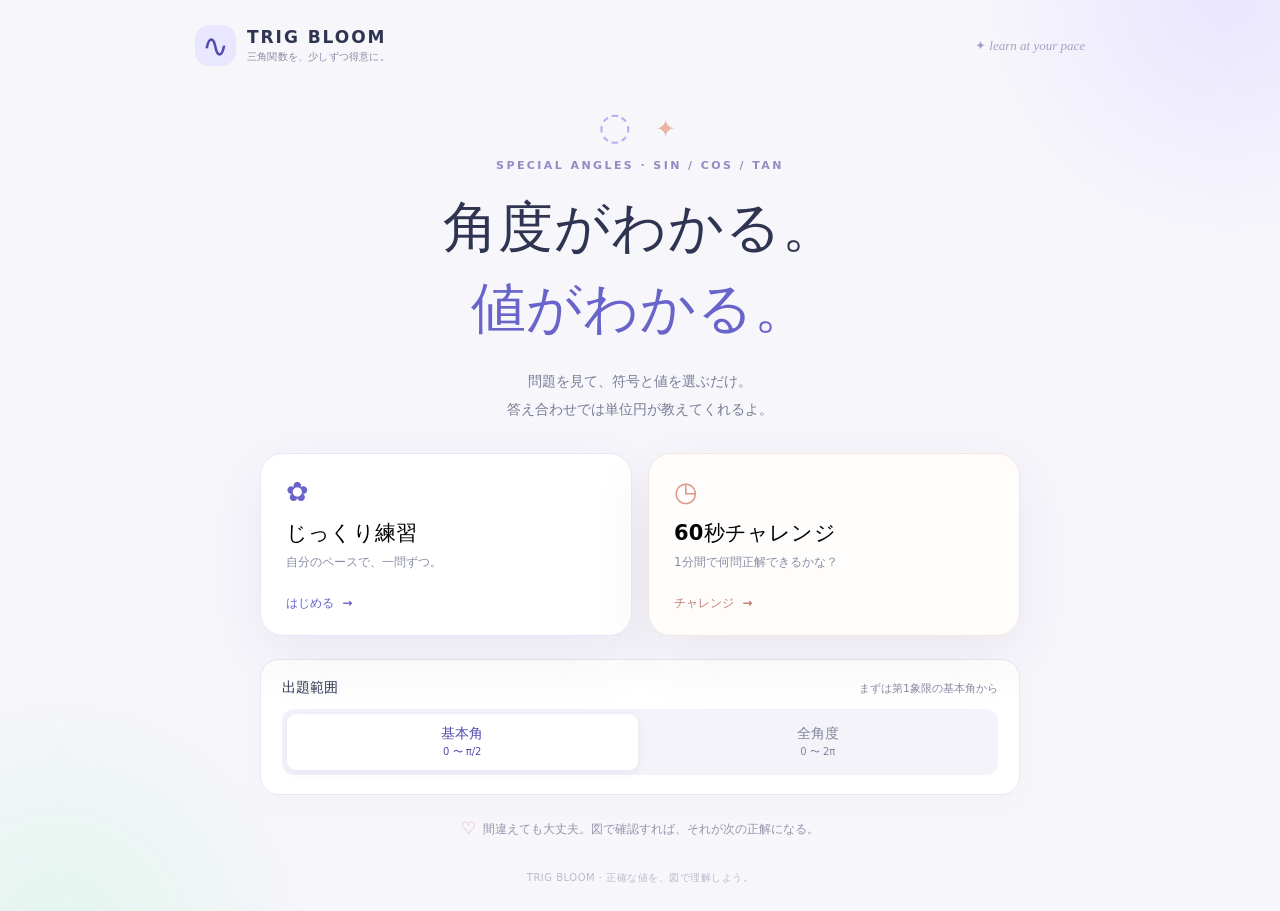
==== trig-bloom/index.html @ b0ac40b4 "Publish TRIG BLOOM special-angle quiz with unit-circle feedback and 60-second mode" ====
<!doctype html>
<html lang="ja">
<head>
  <meta charset="utf-8">
  <meta name="viewport" content="width=device-width,initial-scale=1,viewport-fit=cover">
  <meta name="theme-color" content="#f7f5ff">
  <meta name="description" content="単位円で身につく三角関数の一問一答。じっくり練習と60秒チャレンジ。">
  <title>TRIG BLOOM｜三角関数クイズ</title>
  <style>:root{font-family:"Hiragino Kaku Gothic ProN","Hiragino Sans","Yu Gothic",Meiryo,system-ui,sans-serif;color:#2f3551;background:#f7f6fb;font-synthesis:none;--purple:#6864c9;--purple-dark:#514cad;--lavender:#f0eeff;--teal:#249b91;--salmon:#e18b81;--line:#e8e7f3;--shadow:0 19px 64px rgba(52,53,102,.075)}*{box-sizing:border-box}body{margin:0;min-height:100vh;min-height:100dvh;overflow-x:hidden}button{font:inherit;cursor:pointer;-webkit-tap-highlight-color:transparent}button:focus-visible{outline:3px solid #a7a2ff;outline-offset:3px}button:disabled{cursor:not-allowed}button:active:not(:disabled){transform:translateY(1px)}[hidden]{display:none!important}.ambient{position:fixed;z-index:-1;pointer-events:none;filter:blur(2px);border-radius:100%}.ambient-a{width:490px;height:490px;top:-250px;right:-190px;background:radial-gradient(circle,#eae5ff,transparent 70%)}.ambient-b{width:520px;height:520px;bottom:-300px;left:-200px;background:radial-gradient(circle,#e2f5ed,transparent 68%)}.app{max-width:930px;margin:auto;padding:25px 20px 26px}.site-header{display:flex;align-items:center;justify-content:space-between;gap:18px;margin:0 0 38px}.brand{display:flex;align-items:center;gap:11px}.brand-icon{display:grid;place-items:center;width:41px;height:41px;border-radius:14px;background:#e9e7ff;color:var(--purple-dark);font-size:32px;font-family:Georgia,serif;line-height:1}.brand strong,.brand small{display:block}.brand strong{font-size:17px;letter-spacing:.115em;font-weight:800}.brand small{font-size:10px;color:#888aa1;letter-spacing:.02em;margin-top:3px}.header-note{font-family:Georgia,serif;font-style:italic;font-size:13px;color:#a5a2c5}.screen{animation:up .25s ease}.start-screen{text-align:center;max-width:760px;margin:auto}.welcome-mark{font-size:38px;color:#b7b0ed;letter-spacing:6px;height:55px}.welcome-mark span{color:#e9b4a1;font-size:24px;vertical-align:middle}.eyebrow{font-size:11px;font-weight:800;color:#938bc2;letter-spacing:.22em;margin:0 0 15px}.start-screen h1{font-size:clamp(33px,6vw,55px);line-height:1.47;letter-spacing:.015em;margin:0;font-weight:850}.start-screen h1 em{font-style:normal;color:var(--purple)}.lead{font-size:14px;line-height:2.05;color:#777c95;margin:18px 0 29px}.mode-grid{display:grid;grid-template-columns:1fr 1fr;gap:16px;text-align:left}.mode-card{position:relative;min-height:183px;border:1px solid #e9e5f9;border-radius:23px;background:#fff;padding:23px 25px;box-shadow:var(--shadow);display:flex;flex-direction:column;align-items:flex-start;transition:transform .2s,box-shadow .2s}.mode-card:hover{transform:translateY(-3px);box-shadow:0 22px 55px #4b4b8a19}.mode-timed{background:#fffdfc;border-color:#f3e6dd}.mode-symbol{font-size:27px;color:var(--purple);line-height:1.1;margin-bottom:12px}.mode-timed .mode-symbol{color:#df9583}.mode-name{font-size:21px;font-weight:800;letter-spacing:.01em}.mode-desc{font-size:12px;color:#898da3;margin-top:7px}.mode-cta{font-size:12px;font-weight:800;color:var(--purple);margin-top:auto;padding-top:13px}.mode-timed .mode-cta{color:#be7e70}.mode-cta span{padding-left:4px}.level-card{margin:23px 0 0;border:1px solid var(--line);background:#fff;border-radius:19px;padding:19px 21px;box-shadow:0 8px 30px #61618108}.level-top{display:flex;justify-content:space-between;gap:8px;align-items:center;margin-bottom:12px}.level-heading{font-size:14px;font-weight:800}.level-note{font-size:11px;color:#8a8ca4}.level-switch{display:flex;background:#f4f3fa;border-radius:12px;padding:5px;gap:5px}.level-button{border:0;background:transparent;color:#82859e;border-radius:9px;flex:1;padding:11px 6px;font-size:14px;font-weight:750;transition:background .18s}.level-button small{display:block;font-weight:500;margin-top:2px;font-size:10px}.level-button.active{background:white;color:var(--purple-dark);box-shadow:0 2px 10px #7775b01c}.bottom-tip{margin:23px 0 6px;font-size:12px;color:#9395a9}.bottom-tip span{font-size:17px;color:#dba6a1;vertical-align:-1px;margin-right:3px}.play-screen{max-width:790px;margin:auto}.play-top{display:flex;align-items:center;justify-content:space-between;margin:0 0 15px}.plain-button{padding:7px 2px;border:0;background:none;font-size:12px;font-weight:650;color:#777b94}.plain-button:hover{color:var(--purple)}.mode-pill{font-size:11px;font-weight:750;color:#746cb2;background:#efedff;padding:8px 13px;border-radius:100px}.status-grid{display:flex;gap:13px;margin-bottom:13px}.status-cell{flex:1;min-width:0;padding:15px 20px;border:1px solid #e9e8f1;background:#fff;border-radius:16px;display:flex;align-items:center;justify-content:space-between;gap:8px}.status-label{font-size:12px;color:#9394aa;font-weight:700}.status-label span{color:#e7b07d}.status-cell strong{font-size:25px;line-height:1;color:var(--purple);font-variant-numeric:tabular-nums}.status-cell .unit{font-size:11px;font-weight:600;color:#9799ad}.timer-track{height:8px;background:#ebe9f2;border-radius:12px;overflow:hidden;margin:4px 0 15px}.timer-fill{height:100%;width:100%;border-radius:12px;background:linear-gradient(90deg,#a6ded2,#7b7ace);transition:width .12s linear,background-color .3s}.timer-fill.urgent{background:#e0a18e}.question-card{text-align:center;background:#fff;border:1px solid #eceaf6;border-radius:24px;min-height:189px;padding:23px 12px 21px;box-shadow:var(--shadow);display:flex;flex-direction:column;justify-content:center}.question-small{font-family:system-ui,sans-serif;font-size:11px;letter-spacing:.2em;font-weight:800;color:#a6a0c5}.question-formula{font-family:Georgia,"Times New Roman",serif;font-size:clamp(45px,9vw,72px);font-weight:500;color:#3d4268;display:flex;justify-content:center;align-items:center;gap:.20em;margin:7px 0 2px;white-space:nowrap}.formula-angle{color:var(--purple-dark);font-size:.87em}.formula-eq{font-size:.79em;margin-left:.13em;color:#66698c}.question-guide{font-size:12px;color:#9698aa;margin:8px 0 0}.answer-panel{background:#fff;border:1px solid #eceaf6;border-radius:24px;padding:23px 27px 21px;margin-top:15px;box-shadow:var(--shadow)}.answer-heading{display:flex;justify-content:space-between;align-items:center;gap:8px}.answer-heading h2{font-size:15px;margin:0;font-weight:800}.selected-preview{font-size:10px;color:#9496a9;display:flex;gap:8px;align-items:center}.selected-preview strong{display:inline-flex;align-items:center;justify-content:center;min-width:62px;padding:6px 10px;background:#f3f1ff;border-radius:9px;color:var(--purple-dark);font-size:17px;font-weight:750;font-family:Georgia,"Times New Roman",serif}.sign-line{display:flex;align-items:center;gap:14px;margin-top:19px}.group-name,.values-title{font-weight:750;font-size:12px;color:#555a79}.sign-buttons{display:flex;gap:9px}.sign-button{width:57px;height:42px;border-radius:11px;background:#faf9fe;border:1.5px solid #e9e6f3;color:#656780;font-size:24px;font-weight:700}.sign-button.chosen{border-color:#9085df;background:#f0edff;color:#5f56bc}.sign-button:disabled{opacity:.35}.input-hint{font-size:11px;color:#aaa9b9}.divider-line{height:1px;background:#f0eef5;margin:19px 0}.values-title{display:flex;align-items:center;gap:13px;margin-bottom:12px}.values-title span{font-size:11px;font-weight:400;color:#a3a4b4}.value-grid{display:grid;grid-template-columns:repeat(4,minmax(0,1fr));gap:10px}.value-button{height:59px;border:1.5px solid #e9e7f2;background:#faf9fe;border-radius:13px;font-family:Georgia,"Times New Roman",serif;color:#4f5271;font-size:22px;font-weight:650;transition:background .15s,border-color .15s,transform .15s}.value-button:hover{border-color:#c9c4ef;background:#f3f0ff}.value-button.chosen{border-color:#8579d7;background:#eeebff;box-shadow:inset 0 0 0 1px #8579d7;color:var(--purple-dark)}.value-button.undefined{font-family:inherit;font-size:14px}.action-line{display:flex;align-items:center;justify-content:center;gap:14px;margin-top:20px}.primary-button{height:54px;background:var(--purple);border:1px solid var(--purple);border-radius:13px;color:white;font-size:15px;font-weight:800;padding:0 26px;min-width:235px;box-shadow:0 6px 12px #7573bd29;transition:background .2s,transform .1s}.primary-button:hover:not(:disabled){background:var(--purple-dark)}.primary-button:disabled{opacity:.43;box-shadow:none}.primary-button span{padding-left:8px}.skip-button,.secondary-button{border:0;background:transparent;color:#9597a9;font-size:12px;padding:10px}.skip-button:hover,.secondary-button:hover{color:var(--purple)}.keyboard-tip{color:#b5b4c0;font-size:10px;text-align:center;margin:14px 0 0}.feedback-panel{margin-top:15px;background:#fff;border:1px solid #eceaf6;border-radius:24px;padding:25px 28px 26px;box-shadow:var(--shadow);animation:up .25s ease}.feedback-lead{display:flex;align-items:center;gap:12px}.feedback-emblem{display:grid;place-items:center;background:#e5f6ef;color:#278f7a;border-radius:50%;width:43px;height:43px;font-size:21px}.feedback-emblem.try{color:#b77d6c;background:#fff1e7}.feedback-lead h2{margin:0;color:#394a5d;font-size:20px}.feedback-lead p{margin:4px 0 0;color:#969aaa;font-size:12px}.correct-answer{margin:19px 0;background:#f1f0ff;border-radius:14px;display:flex;align-items:center;justify-content:space-between;gap:6px;padding:15px 19px}.correct-answer span{color:#7776a0;font-size:11px;font-weight:650}.correct-answer strong{font-family:Georgia,"Times New Roman",serif;color:#5954af;font-size:clamp(19px,4vw,27px);font-weight:650}.explanation-layout{display:grid;grid-template-columns:minmax(0,1fr) minmax(0,1fr);align-items:center;gap:20px}.circle-holder{border-radius:18px;background:#fafaff;min-width:0;padding:2px;display:grid;place-items:center}.circle-holder svg{display:block;max-width:340px;width:100%;height:auto}.explanation-copy{padding:8px 0}.tiny-label{font-size:10px;letter-spacing:.19em;font-weight:800;color:#a39bd3}.explanation-copy h3{font-size:17px;margin:7px 0 15px}.coordinate-box{border-left:3px solid #c3b9ed;padding-left:13px;font-family:Georgia,"Times New Roman",serif;font-size:15px;line-height:2;color:#555776}.explanation-copy p{line-height:1.9;font-size:13px;color:#646982}.explanation-copy .circle-footnote{font-size:11px;color:#9898aa}.next-button{display:block;margin:18px auto 0;min-width:240px}.timed-note{text-align:center;margin:11px 0 0;font-size:11px;color:#979aaa}.result-screen{max-width:700px;margin:45px auto 0;text-align:center}.result-sparkle{font-size:34px;color:#b7b0e8;letter-spacing:12px;margin:0 0 16px}.result-screen h1{font-size:clamp(27px,6vw,39px);margin:0}.result-lead{color:#9193a7;font-size:13px;line-height:1.8}.result-feature{background:#fff;border:1px solid var(--line);border-radius:24px;box-shadow:var(--shadow);margin:25px 0 13px;padding:26px 15px}.result-feature>span{color:#8d8ba8;font-size:12px}.result-feature div{margin-top:5px;color:var(--purple);font-weight:800}.result-feature strong{font-size:82px;line-height:1.1;font-variant-numeric:tabular-nums}.result-feature div span{font-size:20px;margin-left:7px}.result-details{display:grid;grid-template-columns:repeat(3,1fr);gap:12px}.result-details>div{padding:20px 8px;background:white;border:1px solid var(--line);border-radius:15px}.result-details span,.result-details strong{display:block}.result-details span{font-size:10px;color:#a1a1b3}.result-details strong{font-size:22px;margin-top:8px;color:#55597b}.result-actions{display:flex;gap:12px;justify-content:center;align-items:center;margin:28px 0}.secondary-button{padding:14px;font-size:13px}.site-footer{font-size:10px;color:#bbb9ca;text-align:center;margin:33px 0 0;letter-spacing:.05em}@keyframes up{from{opacity:.5;transform:translateY(9px)}to{opacity:1;transform:translateY(0)}}@media(max-width:600px){.app{padding:17px 14px 25px}.site-header{margin-bottom:25px}.header-note{display:none}.start-screen h1{font-size:36px}.lead{font-size:13px;margin:15px 0 20px}.mode-grid{gap:11px}.mode-card{padding:17px 15px;min-height:182px;border-radius:18px}.mode-name{font-size:16px}.mode-desc{font-size:11px;line-height:1.55}.level-card{padding:15px}.level-note{font-size:10px}.level-button{font-size:13px}.status-grid{gap:7px}.status-cell{padding:12px 9px;border-radius:12px;flex-direction:column;gap:7px}.status-label{font-size:10px}.status-cell strong{font-size:22px}.question-card{min-height:154px;padding:18px 8px}.question-formula{font-size:clamp(39px,10.5vw,59px)}.answer-panel,.feedback-panel{padding:19px 16px;border-radius:19px}.answer-heading h2{font-size:14px}.sign-line{gap:9px}.input-hint{font-size:10px}.value-grid{gap:8px}.value-button{height:56px;font-size:21px;border-radius:12px}.action-line{gap:8px}.primary-button{min-width:0;flex:1;padding:0 12px}.explanation-layout{grid-template-columns:1fr;gap:10px}.circle-holder svg{max-width:310px}.explanation-copy{padding:5px 6px}.explanation-copy h3{margin-bottom:8px}.coordinate-box{font-size:14px}.correct-answer{padding:12px}.correct-answer strong{font-size:clamp(18px,5vw,24px)}.next-button{width:100%}.result-details{gap:7px}.result-details strong{font-size:17px}.result-actions{flex-direction:column}.result-actions .primary-button{width:100%;flex:none}.keyboard-tip{display:none}}@media(max-width:380px){.mode-card{padding:14px 12px}.mode-name{font-size:15px}.value-button{font-size:19px}.selected-preview{font-size:9px}.question-formula{font-size:39px}.correct-answer strong{font-size:19px}}@media(prefers-reduced-motion:reduce){*,*::before,*::after{animation-duration:.01ms!important;transition-duration:.01ms!important;scroll-behavior:auto!important}}
</style>
  <script defer>'use strict';

// Exact special-angle values. A numeric angle is used only to place the point on the SVG.
const ANGLES = [
  {deg:0,   rad:'0',       sin:'0',      cos:'1',       tan:'0'},
  {deg:30,  rad:'π/6',     sin:'1/2',    cos:'√3/2',    tan:'1/√3'},
  {deg:45,  rad:'π/4',     sin:'1/√2',   cos:'1/√2',    tan:'1'},
  {deg:60,  rad:'π/3',     sin:'√3/2',   cos:'1/2',     tan:'√3'},
  {deg:90,  rad:'π/2',     sin:'1',      cos:'0',       tan:'undef'},
  {deg:120, rad:'2π/3',    sin:'√3/2',   cos:'-1/2',    tan:'-√3'},
  {deg:135, rad:'3π/4',    sin:'1/√2',   cos:'-1/√2',   tan:'-1'},
  {deg:150, rad:'5π/6',    sin:'1/2',    cos:'-√3/2',   tan:'-1/√3'},
  {deg:180, rad:'π',       sin:'0',      cos:'-1',      tan:'0'},
  {deg:210, rad:'7π/6',    sin:'-1/2',   cos:'-√3/2',   tan:'1/√3'},
  {deg:225, rad:'5π/4',    sin:'-1/√2',  cos:'-1/√2',   tan:'1'},
  {deg:240, rad:'4π/3',    sin:'-√3/2',  cos:'-1/2',    tan:'√3'},
  {deg:270, rad:'3π/2',    sin:'-1',     cos:'0',       tan:'undef'},
  {deg:300, rad:'5π/3',    sin:'-√3/2',  cos:'1/2',     tan:'-√3'},
  {deg:315, rad:'7π/4',    sin:'-1/√2',  cos:'1/√2',    tan:'-1'},
  {deg:330, rad:'11π/6',   sin:'-1/2',   cos:'√3/2',    tan:'-1/√3'},
  {deg:360, rad:'2π',      sin:'0',      cos:'1',       tan:'0'}
];
const MAGNITUDES = ['0','1/2','1/√2','√3/2','1','1/√3','√3'];
const FUNCS = ['sin','cos','tan'];
const $ = id => document.getElementById(id);
const els = {};
let level = 'basic';
let mode = 'practice';
let state = 'home';
let current = null;
let queue = [];
let selectedMagnitude = null;
let selectedSign = 1;
let correct = 0;
let attempts = 0;
let streak = 0;
let maxStreak = 0;
let questionCount = 0;
let timerId = null;
let autoNextId = null;
let deadline = 0;
let lastResult = null;

function readRecord(key) { try { return Number(localStorage.getItem(key)) || 0; } catch (_) { return 0; } }
function writeRecord(key,value) { try { localStorage.setItem(key,String(value)); } catch (_) {} }
function shuffle(arr) { for (let i=arr.length-1;i>0;i--) { const j=Math.floor(Math.random()*(i+1)); [arr[i],arr[j]]=[arr[j],arr[i]]; } return arr; }
function showScreen(which) { for (const name of ['home','play','result']) $(name+'Screen').hidden = name!==which; state=which; window.scrollTo({top:0,behavior:'instant'}); }
function normalizeValue(value) { return value==='-0'?'0':value; }
function prettyValue(value) { return value==='undef'?'定義なし':value.replace(/^-/, '−'); }
function currentAnswer() { if (selectedMagnitude===null) return null; if (selectedMagnitude==='undef') return 'undef'; return normalizeValue((selectedSign===-1?'-':'')+selectedMagnitude); }
function updateStats() { $('correctCount').innerHTML=correct+'<span class="unit"> 問</span>'; $('streakCount').innerHTML=streak+'<span class="unit"> 問</span>'; $('attemptCount').innerHTML=attempts+'<span class="unit"> 問</span>'; }

function buildValueButtons() {
  const grid=$('valueGrid'); grid.replaceChildren();
  const items=current && current.fn==='tan' ? [...MAGNITUDES,'undef'] : MAGNITUDES;
  for (let i=0;i<items.length;i++) {
    const value=items[i]; const button=document.createElement('button');
    button.type='button'; button.className='value-button'+(value==='undef'?' undefined':'');
    button.textContent=prettyValue(value); button.dataset.value=value;
    button.setAttribute('aria-pressed',String(value===selectedMagnitude));
    button.setAttribute('aria-label',value==='undef'?'定義なし':prettyValue(value));
    button.addEventListener('click',()=>pickValue(value)); grid.appendChild(button);
  }
}
function pickValue(value) {
  if (state!=='play' || !$('feedbackPanel').hidden) return;
  selectedMagnitude=value;
  if (value==='0'||value==='undef') selectedSign=1;
  updateSelection();
}
function setSign(sign) {
  if (state!=='play'||!$('feedbackPanel').hidden) return;
  selectedSign=sign;
  if (selectedMagnitude==='0'||selectedMagnitude==='undef') selectedSign=1;
  updateSelection();
}
function updateSelection() {
  $('positiveButton').classList.toggle('chosen',selectedSign===1);
  $('negativeButton').classList.toggle('chosen',selectedSign===-1);
  $('positiveButton').setAttribute('aria-pressed',String(selectedSign===1));
  $('negativeButton').setAttribute('aria-pressed',String(selectedSign===-1));
  const neutral = selectedMagnitude==='0'||selectedMagnitude==='undef';
  $('negativeButton').disabled=neutral;
  for (const button of $('valueGrid').querySelectorAll('button')) {
    const yes=button.dataset.value===selectedMagnitude;
    button.classList.toggle('chosen',yes); button.setAttribute('aria-pressed',String(yes));
  }
  const answer=currentAnswer();
  $('answerPreview').textContent=answer===null?'—':prettyValue(answer);
  $('checkButton').disabled=answer===null;
}
function chooseLevel(next) {
  level=next;
  document.querySelectorAll('[data-level]').forEach(b=>{
    const active=b.dataset.level===level;
    b.classList.toggle('active',active); b.setAttribute('aria-pressed',String(active));
  });
  $('levelDescription').textContent=level==='basic'?'まずは第1象限の基本角から':'第2〜4象限の符号にもチャレンジ';
  writeRecord('trig-bloom-level',level==='all'?1:0);
}
function start(nextMode) {
  clearInterval(timerId); clearTimeout(autoNextId); timerId=null; autoNextId=null;
  mode=nextMode; current=null; queue=[]; correct=0; attempts=0; streak=0; maxStreak=0; questionCount=0;
  $('currentMode').textContent=mode==='timed'?'◷ 60秒チャレンジ':'✿ じっくり練習';
  $('timeCell').hidden=mode!=='timed'; $('questionCell').hidden=mode==='timed'; $('timerTrack').hidden=mode!=='timed';
  $('timedAutoNote').hidden=mode!=='timed';
  updateStats(); showScreen('play');
  if (mode==='timed') deadline=performance.now()+60000;
  nextQuestion();
  if (mode==='timed') { tick(); timerId=setInterval(tick,100); }
}
function rebuildQueue() {
  const candidates=ANGLES.filter(a=>level==='all'||a.deg<=90);
  queue=shuffle(candidates.flatMap(angle=>FUNCS.map(fn=>({angle,fn}))));
  // Do not repeat the preceding question when a new cycle starts.
  if (current && queue.length>1 && queue[queue.length-1].angle.deg===current.angle.deg && queue[queue.length-1].fn===current.fn) {
    [queue[0],queue[queue.length-1]]=[queue[queue.length-1],queue[0]];
  }
}
function nextQuestion() {
  if (state!=='play') return;
  clearTimeout(autoNextId); autoNextId=null;
  if (mode==='timed' && performance.now()>=deadline) { finish(); return; }
  if (!queue.length) rebuildQueue();
  current=queue.pop(); questionCount++;
  selectedMagnitude=null; selectedSign=1;
  $('questionNumber').textContent=String(questionCount).padStart(2,'0');
  $('functionText').textContent=current.fn;
  $('angleText').textContent=current.angle.rad;
  $('answerPanel').hidden=false; $('feedbackPanel').hidden=true;
  $('questionGuide').textContent='符号と値を選んで、「決定」を押そう。';
  buildValueButtons(); updateSelection();
}
function submit(skipped=false) {
  if (state!=='play'||!$('feedbackPanel').hidden) return;
  const answer=currentAnswer(); if (!skipped && answer===null) return;
  if (mode==='timed'&&performance.now()>=deadline) { finish(); return; }
  const expected=current.angle[current.fn];
  const isCorrect=!skipped && answer===expected;
  attempts++; if(isCorrect) { correct++; streak++; maxStreak=Math.max(streak,maxStreak); } else { streak=0; }
  lastResult={isCorrect,skipped,expected};
  updateStats(); reveal(lastResult);
  if (mode==='timed') autoNextId=setTimeout(()=>{if(state==='play')nextQuestion();},1250);
}
function reveal(result) {
  const {isCorrect,skipped,expected}=result;
  $('answerPanel').hidden=true; $('feedbackPanel').hidden=false;
  $('feedbackEmblem').textContent=isCorrect?'✦':'♡';
  $('feedbackEmblem').classList.toggle('try',!isCorrect);
  const nice=['いいね、その調子！','ばっちり！','正解！ひとつ身についたね。','いい感じ！'];
  $('feedbackTitle').textContent=isCorrect?nice[Math.floor(Math.random()*nice.length)]:(skipped?'図を見て、ひとつ覚えよう。':'あと一歩。今の確認が力になるよ。');
  $('feedbackSubtitle').textContent=isCorrect?'単位円でも確かめてみよう。':'ここから分かれば、次は大丈夫。';
  $('revealedAnswer').textContent=current.fn+' '+current.angle.rad+' = '+prettyValue(expected);
  $('coordinateX').textContent='x = cos θ = '+prettyValue(current.angle.cos);
  $('coordinateY').textContent='y = sin θ = '+prettyValue(current.angle.sin);
  if(current.fn==='sin') $('answerExplanation').textContent='sin は円周上の点の「縦の位置（y座標）」。上ならプラス、下ならマイナスです。';
  else if(current.fn==='cos') $('answerExplanation').textContent='cos は円周上の点の「横の位置（x座標）」。右ならプラス、左ならマイナスです。';
  else if(expected==='undef') $('answerExplanation').textContent='tan は sin ÷ cos。ここでは cos = 0 なので、0で割ることはできず「定義なし」です。';
  else $('answerExplanation').textContent='tan は sin ÷ cos、つまり y ÷ x。符号は縦と横の向きの組み合わせで決まります。';
  $('circleDrawing').innerHTML=unitCircleSvg(current.angle);
  $('nextButton').textContent=mode==='timed'?'次の問題へ →':'次の問題へ →';
  if (mode!=='timed') $('nextButton').focus({preventScroll:true});
}
function unitCircleSvg(angle) {
  const cx=180,cy=180,r=122,theta=angle.deg*Math.PI/180;
  const px=cx+r*Math.cos(theta),py=cy-r*Math.sin(theta);
  const fx=Number(px.toFixed(2)),fy=Number(py.toFixed(2));
  const deg=angle.deg===360?359.9:angle.deg;
  const arcEndX=Number((cx+40*Math.cos(deg*Math.PI/180)).toFixed(2));
  const arcEndY=Number((cy-40*Math.sin(deg*Math.PI/180)).toFixed(2));
  const arc=deg===0?'':`<path d="M ${cx} ${cy} L ${cx+40} ${cy} A 40 40 0 ${deg>180?1:0} 0 ${arcEndX} ${arcEndY} Z" fill="#ddd8fb" opacity=".75"/>`;
  const pointLabelX=Math.max(30,Math.min(330,fx+(fx>cx?-15:15)));
  const pointLabelY=Math.max(28,Math.min(330,fy+(fy>cy?24:-14)));
  const activeX=angle.cos==='0'?cx:fx;
  return `<svg viewBox="0 0 360 360" role="img" aria-label="単位円の${angle.deg}度の位置。x座標は${prettyValue(angle.cos)}、y座標は${prettyValue(angle.sin)}">
  <rect width="360" height="360" fill="#fafaff" rx="18"/>
  <line x1="28" y1="180" x2="331" y2="180" stroke="#b3b6ce" stroke-width="1.3"/>
  <line x1="180" y1="332" x2="180" y2="29" stroke="#b3b6ce" stroke-width="1.3"/>
  <path d="M 326 175 L 334 180 L 326 185 M 175 34 L 180 26 L 185 34" fill="none" stroke="#b3b6ce" stroke-width="1.6" stroke-linecap="round"/>
  <circle cx="180" cy="180" r="122" fill="none" stroke="#b8b4e4" stroke-width="2.4"/>
  <text x="339" y="171" text-anchor="middle" font-size="16" fill="#8e91af" font-family="Georgia,serif">x</text>
  <text x="192" y="31" font-size="16" fill="#8e91af" font-family="Georgia,serif">y</text>
  <text x="307" y="199" font-size="12" fill="#a2a4ba" font-family="Georgia,serif">1</text>
  <text x="168" y="54" font-size="12" fill="#a2a4ba" font-family="Georgia,serif">1</text>
  <text x="49" y="199" font-size="12" fill="#a2a4ba" font-family="Georgia,serif">−1</text>
  <text x="166" y="317" font-size="12" fill="#a2a4ba" font-family="Georgia,serif">−1</text>
  ${arc}
  <line x1="180" y1="180" x2="${fx}" y2="${fy}" stroke="#8b80d9" stroke-width="2.8" stroke-linecap="round"/>
  <line x1="180" y1="180" x2="${activeX}" y2="180" stroke="#42ae9c" stroke-width="5" stroke-linecap="round" opacity=".92"/>
  <line x1="${fx}" y1="180" x2="${fx}" y2="${fy}" stroke="#eea58a" stroke-width="5" stroke-linecap="round" opacity=".95"/>
  <line x1="${fx}" y1="${fy}" x2="${fx}" y2="180" stroke="#7a719a" stroke-width="1" stroke-dasharray="3 5" opacity=".7"/>
  <circle cx="180" cy="180" r="3.8" fill="#6d6b8e"/>
  <circle cx="${fx}" cy="${fy}" r="7.5" fill="#6159c7" stroke="white" stroke-width="3"/>
  <text x="${pointLabelX}" y="${pointLabelY}" font-size="13" font-weight="700" fill="#6159c7" text-anchor="middle" font-family="Georgia,serif">${angle.rad}</text>
  <text x="192" y="198" font-size="12" fill="#9b9db2" font-family="Georgia,serif">O</text>
  <g transform="translate(20,340)"><rect x="0" y="-10" width="9" height="9" rx="3" fill="#42ae9c"/><text x="15" y="-2" fill="#6e728e" font-family="sans-serif" font-size="11">cos = x</text><rect x="107" y="-10" width="9" height="9" rx="3" fill="#eea58a"/><text x="122" y="-2" fill="#6e728e" font-family="sans-serif" font-size="11">sin = y</text></g>
  </svg>`;
}
function tick() {
  if (state!=='play'||mode!=='timed') return;
  const remain=Math.max(0,deadline-performance.now());
  const sec=Math.ceil(remain/1000);
  $('timerText').innerHTML=sec+'<span class="unit"> 秒</span>';
  $('timerFill').style.width=(remain/600)+'%';
  $('timerFill').classList.toggle('urgent',remain<=10000);
  if(remain<=0)finish();
}
function finish() {
  if(state!=='play')return;
  clearInterval(timerId);clearTimeout(autoNextId);timerId=null;autoNextId=null;
  const key='trig-bloom-record-'+level;
  const old=readRecord(key),isNew=correct>old;
  if(isNew)writeRecord(key,correct);
  $('resultCorrect').textContent=correct;
  $('resultAttempted').textContent=attempts+'問';
  $('resultBestStreak').textContent=maxStreak+'問';
  $('resultRecord').textContent=Math.max(old,correct)+'問';
  $('resultMessage').textContent=isNew?'自己ベスト更新！少しずつできることが増えているね。':(correct?'今日の挑戦が、次の正解につながるよ。':'まずは挑戦できたことがスタート！次もいこう。');
  showScreen('result');
}
function goHome() { clearInterval(timerId);clearTimeout(autoNextId);timerId=null;autoNextId=null;showScreen('home'); }
function handleKey(e) {
  if (state!=='play'||e.altKey||e.ctrlKey||e.metaKey||e.repeat) return;
  if(e.key==='Enter') { e.preventDefault(); if($('feedbackPanel').hidden)submit();else nextQuestion(); return; }
  if(!$('feedbackPanel').hidden) return;
  if(e.key==='-'||e.key==='−') { e.preventDefault();setSign(-1); }
  if(e.key==='+') { e.preventDefault();setSign(1); }
  const n=Number(e.key);
  if (/^[1-7]$/.test(e.key)) { e.preventDefault();pickValue(MAGNITUDES[n-1]); }
  if(e.key==='8'&&current&&current.fn==='tan') { e.preventDefault();pickValue('undef'); }
}
function init() {
  document.querySelectorAll('[data-start]').forEach(b=>b.addEventListener('click',()=>start(b.dataset.start)));
  document.querySelectorAll('[data-level]').forEach(b=>b.addEventListener('click',()=>chooseLevel(b.dataset.level)));
  $('positiveButton').addEventListener('click',()=>setSign(1));
  $('negativeButton').addEventListener('click',()=>setSign(-1));
  $('checkButton').addEventListener('click',()=>submit(false));
  $('skipButton').addEventListener('click',()=>submit(true));
  $('nextButton').addEventListener('click',nextQuestion);
  $('backButton').addEventListener('click',goHome);
  $('homeButton').addEventListener('click',goHome);
  $('retryButton').addEventListener('click',()=>start('timed'));
  document.addEventListener('keydown',handleKey);
  chooseLevel(readRecord('trig-bloom-level')?'all':'basic');
}
init();
</script>
</head>
<body>
  <div class="ambient ambient-a" aria-hidden="true"></div>
  <div class="ambient ambient-b" aria-hidden="true"></div>
  <main class="app">
    <header class="site-header">
      <div class="brand"><span class="brand-icon" aria-hidden="true">∿</span><span><strong>TRIG BLOOM</strong><small>三角関数を、少しずつ得意に。</small></span></div>
      <span class="header-note" aria-hidden="true">✦ learn at your pace</span>
    </header>

    <section class="screen start-screen" id="homeScreen" aria-labelledby="homeTitle">
      <div class="welcome-mark" aria-hidden="true">◌ <span>✦</span></div>
      <p class="eyebrow">SPECIAL ANGLES · SIN / COS / TAN</p>
      <h1 id="homeTitle">角度がわかる。<br><em>値がわかる。</em></h1>
      <p class="lead">問題を見て、符号と値を選ぶだけ。<br>答え合わせでは単位円が教えてくれるよ。</p>
      <div class="mode-grid" aria-label="モードを選ぶ">
        <button class="mode-card mode-practice" type="button" data-start="practice">
          <span class="mode-symbol" aria-hidden="true">✿</span><span class="mode-name">じっくり練習</span>
          <span class="mode-desc">自分のペースで、一問ずつ。</span><span class="mode-cta">はじめる <span aria-hidden="true">→</span></span>
        </button>
        <button class="mode-card mode-timed" type="button" data-start="timed">
          <span class="mode-symbol" aria-hidden="true">◷</span><span class="mode-name">60秒チャレンジ</span>
          <span class="mode-desc">1分間で何問正解できるかな？</span><span class="mode-cta">チャレンジ <span aria-hidden="true">→</span></span>
        </button>
      </div>
      <div class="level-card">
        <div class="level-top"><span class="level-heading">出題範囲</span><span class="level-note" id="levelDescription">まずは第1象限の基本角から</span></div>
        <div class="level-switch" role="group" aria-label="出題範囲">
          <button type="button" class="level-button active" data-level="basic" aria-pressed="true">基本角 <small>0 〜 π/2</small></button>
          <button type="button" class="level-button" data-level="all" aria-pressed="false">全角度 <small>0 〜 2π</small></button>
        </div>
      </div>
      <p class="bottom-tip"><span aria-hidden="true">♡</span> 間違えても大丈夫。図で確認すれば、それが次の正解になる。</p>
    </section>

    <section class="screen play-screen" id="playScreen" hidden aria-label="クイズ画面">
      <div class="play-top"><button type="button" class="plain-button" id="backButton">← モード選択</button><span class="mode-pill" id="currentMode">じっくり練習</span></div>
      <div class="status-grid">
        <div class="status-cell"><span class="status-label">正解</span><strong id="correctCount">0<span class="unit"> 問</span></strong></div>
        <div class="status-cell"><span class="status-label">連続正解 <span aria-hidden="true">✦</span></span><strong id="streakCount">0<span class="unit"> 問</span></strong></div>
        <div class="status-cell" id="timeCell" hidden><span class="status-label">のこり時間</span><strong id="timerText">60<span class="unit"> 秒</span></strong></div>
        <div class="status-cell" id="questionCell"><span class="status-label">チャレンジ数</span><strong id="attemptCount">0<span class="unit"> 問</span></strong></div>
      </div>
      <div class="timer-track" id="timerTrack" hidden aria-label="残り時間"><div class="timer-fill" id="timerFill"></div></div>
      <article class="question-card" aria-label="問題">
        <div class="question-small">QUESTION <span id="questionNumber">01</span></div>
        <div class="question-formula" aria-live="polite"><span id="functionText">sin</span><span class="formula-angle" id="angleText">π/6</span><span class="formula-eq">= ?</span></div>
        <p class="question-guide" id="questionGuide">符号と値を選んで、「決定」を押そう。</p>
      </article>

      <section id="answerPanel" class="answer-panel" aria-label="答えを選ぶ">
        <div class="answer-heading"><h2>答えをつくろう</h2><div class="selected-preview">えらんだ答え <strong id="answerPreview">—</strong></div></div>
        <div class="sign-line"><span class="group-name">符号</span><div class="sign-buttons" role="group" aria-label="答えの符号"><button type="button" id="positiveButton" class="sign-button chosen" aria-pressed="true">＋</button><button type="button" id="negativeButton" class="sign-button" aria-pressed="false">−</button></div><span class="input-hint">マイナスの値なら「−」</span></div>
        <div class="divider-line"></div>
        <div class="values-title">値 <span>ひとつ選ぼう</span></div>
        <div class="value-grid" id="valueGrid" role="group" aria-label="答えの値"></div>
        <div class="action-line"><button type="button" class="primary-button" id="checkButton" disabled>答えを決定 <span aria-hidden="true">→</span></button><button type="button" class="skip-button" id="skipButton">パスする</button></div>
        <p class="keyboard-tip">キーボード：1〜7で値・−で符号・Enterで決定</p>
      </section>

      <section id="feedbackPanel" class="feedback-panel" hidden aria-live="polite">
        <div class="feedback-lead"><div class="feedback-emblem" id="feedbackEmblem" aria-hidden="true">✦</div><div><h2 id="feedbackTitle">いいね！</h2><p id="feedbackSubtitle">単位円で確認してみよう。</p></div></div>
        <div class="correct-answer"><span>正しい答え</span><strong id="revealedAnswer">sin π/6 = 1/2</strong></div>
        <div class="explanation-layout"><div class="circle-holder"><div id="circleDrawing"></div></div><div class="explanation-copy"><span class="tiny-label">UNIT CIRCLE</span><h3>単位円でチェック</h3><div class="coordinate-box"><div id="coordinateX">x = cos θ = 1</div><div id="coordinateY">y = sin θ = 0</div></div><p id="answerExplanation"></p><p class="circle-footnote">円周上の点は <strong>(cos θ, sin θ)</strong></p></div></div>
        <button type="button" id="nextButton" class="primary-button next-button">次の問題へ <span aria-hidden="true">→</span></button>
        <p class="timed-note" id="timedAutoNote" hidden>60秒チャレンジ中は自動で次へ進みます。</p>
      </section>
    </section>

    <section class="screen result-screen" id="resultScreen" hidden aria-label="チャレンジ結果">
      <div class="result-sparkle" aria-hidden="true">✦ ✧ ✦</div><p class="eyebrow">60 SECONDS COMPLETE</p><h1>1分間、おつかれさま！</h1><p class="result-lead" id="resultMessage">挑戦した分だけ、前に進んだよ。</p>
      <div class="result-feature"><span>今回の正解数</span><div><strong id="resultCorrect">0</strong><span>問</span></div></div>
      <div class="result-details"><div><span>答えた問題</span><strong id="resultAttempted">0問</strong></div><div><span>最大連続正解</span><strong id="resultBestStreak">0問</strong></div><div><span>自己ベスト</span><strong id="resultRecord">0問</strong></div></div>
      <div class="result-actions"><button type="button" id="retryButton" class="primary-button">もう1回チャレンジ →</button><button type="button" id="homeButton" class="secondary-button">モード選択へ</button></div>
    </section>
    <footer class="site-footer">TRIG BLOOM · 正確な値を、図で理解しよう。</footer>
  </main>
</body>
</html>
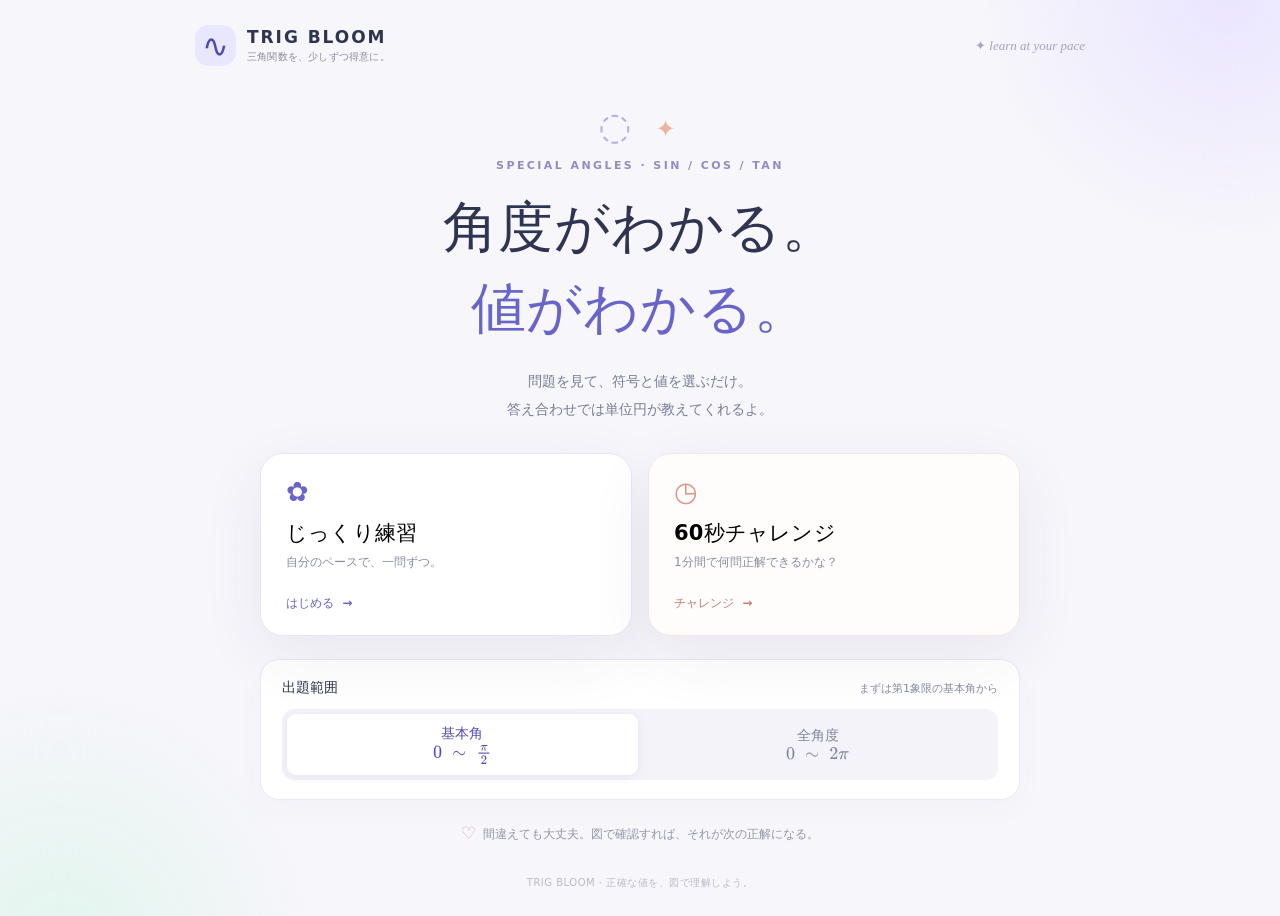
==== commit 574ae708: "Render TRIG BLOOM fractions and trigonometric expressions in authentic TeX vector glyphs" ====
--- a/trig-bloom/index.html
+++ b/trig-bloom/index.html
@@ -5,10 +5,144 @@
   <meta name="viewport" content="width=device-width,initial-scale=1,viewport-fit=cover">
   <meta name="theme-color" content="#f7f5ff">
   <meta name="description" content="単位円で身につく三角関数の一問一答。じっくり練習と60秒チャレンジ。">
-  <title>TRIG BLOOM｜三角関数クイズ</title>
+  <title>TRIG BLOOM｜三角関数クイズ · TeX数式</title>
   <style>:root{font-family:"Hiragino Kaku Gothic ProN","Hiragino Sans","Yu Gothic",Meiryo,system-ui,sans-serif;color:#2f3551;background:#f7f6fb;font-synthesis:none;--purple:#6864c9;--purple-dark:#514cad;--lavender:#f0eeff;--teal:#249b91;--salmon:#e18b81;--line:#e8e7f3;--shadow:0 19px 64px rgba(52,53,102,.075)}*{box-sizing:border-box}body{margin:0;min-height:100vh;min-height:100dvh;overflow-x:hidden}button{font:inherit;cursor:pointer;-webkit-tap-highlight-color:transparent}button:focus-visible{outline:3px solid #a7a2ff;outline-offset:3px}button:disabled{cursor:not-allowed}button:active:not(:disabled){transform:translateY(1px)}[hidden]{display:none!important}.ambient{position:fixed;z-index:-1;pointer-events:none;filter:blur(2px);border-radius:100%}.ambient-a{width:490px;height:490px;top:-250px;right:-190px;background:radial-gradient(circle,#eae5ff,transparent 70%)}.ambient-b{width:520px;height:520px;bottom:-300px;left:-200px;background:radial-gradient(circle,#e2f5ed,transparent 68%)}.app{max-width:930px;margin:auto;padding:25px 20px 26px}.site-header{display:flex;align-items:center;justify-content:space-between;gap:18px;margin:0 0 38px}.brand{display:flex;align-items:center;gap:11px}.brand-icon{display:grid;place-items:center;width:41px;height:41px;border-radius:14px;background:#e9e7ff;color:var(--purple-dark);font-size:32px;font-family:Georgia,serif;line-height:1}.brand strong,.brand small{display:block}.brand strong{font-size:17px;letter-spacing:.115em;font-weight:800}.brand small{font-size:10px;color:#888aa1;letter-spacing:.02em;margin-top:3px}.header-note{font-family:Georgia,serif;font-style:italic;font-size:13px;color:#a5a2c5}.screen{animation:up .25s ease}.start-screen{text-align:center;max-width:760px;margin:auto}.welcome-mark{font-size:38px;color:#b7b0ed;letter-spacing:6px;height:55px}.welcome-mark span{color:#e9b4a1;font-size:24px;vertical-align:middle}.eyebrow{font-size:11px;font-weight:800;color:#938bc2;letter-spacing:.22em;margin:0 0 15px}.start-screen h1{font-size:clamp(33px,6vw,55px);line-height:1.47;letter-spacing:.015em;margin:0;font-weight:850}.start-screen h1 em{font-style:normal;color:var(--purple)}.lead{font-size:14px;line-height:2.05;color:#777c95;margin:18px 0 29px}.mode-grid{display:grid;grid-template-columns:1fr 1fr;gap:16px;text-align:left}.mode-card{position:relative;min-height:183px;border:1px solid #e9e5f9;border-radius:23px;background:#fff;padding:23px 25px;box-shadow:var(--shadow);display:flex;flex-direction:column;align-items:flex-start;transition:transform .2s,box-shadow .2s}.mode-card:hover{transform:translateY(-3px);box-shadow:0 22px 55px #4b4b8a19}.mode-timed{background:#fffdfc;border-color:#f3e6dd}.mode-symbol{font-size:27px;color:var(--purple);line-height:1.1;margin-bottom:12px}.mode-timed .mode-symbol{color:#df9583}.mode-name{font-size:21px;font-weight:800;letter-spacing:.01em}.mode-desc{font-size:12px;color:#898da3;margin-top:7px}.mode-cta{font-size:12px;font-weight:800;color:var(--purple);margin-top:auto;padding-top:13px}.mode-timed .mode-cta{color:#be7e70}.mode-cta span{padding-left:4px}.level-card{margin:23px 0 0;border:1px solid var(--line);background:#fff;border-radius:19px;padding:19px 21px;box-shadow:0 8px 30px #61618108}.level-top{display:flex;justify-content:space-between;gap:8px;align-items:center;margin-bottom:12px}.level-heading{font-size:14px;font-weight:800}.level-note{font-size:11px;color:#8a8ca4}.level-switch{display:flex;background:#f4f3fa;border-radius:12px;padding:5px;gap:5px}.level-button{border:0;background:transparent;color:#82859e;border-radius:9px;flex:1;padding:11px 6px;font-size:14px;font-weight:750;transition:background .18s}.level-button small{display:block;font-weight:500;margin-top:2px;font-size:10px}.level-button.active{background:white;color:var(--purple-dark);box-shadow:0 2px 10px #7775b01c}.bottom-tip{margin:23px 0 6px;font-size:12px;color:#9395a9}.bottom-tip span{font-size:17px;color:#dba6a1;vertical-align:-1px;margin-right:3px}.play-screen{max-width:790px;margin:auto}.play-top{display:flex;align-items:center;justify-content:space-between;margin:0 0 15px}.plain-button{padding:7px 2px;border:0;background:none;font-size:12px;font-weight:650;color:#777b94}.plain-button:hover{color:var(--purple)}.mode-pill{font-size:11px;font-weight:750;color:#746cb2;background:#efedff;padding:8px 13px;border-radius:100px}.status-grid{display:flex;gap:13px;margin-bottom:13px}.status-cell{flex:1;min-width:0;padding:15px 20px;border:1px solid #e9e8f1;background:#fff;border-radius:16px;display:flex;align-items:center;justify-content:space-between;gap:8px}.status-label{font-size:12px;color:#9394aa;font-weight:700}.status-label span{color:#e7b07d}.status-cell strong{font-size:25px;line-height:1;color:var(--purple);font-variant-numeric:tabular-nums}.status-cell .unit{font-size:11px;font-weight:600;color:#9799ad}.timer-track{height:8px;background:#ebe9f2;border-radius:12px;overflow:hidden;margin:4px 0 15px}.timer-fill{height:100%;width:100%;border-radius:12px;background:linear-gradient(90deg,#a6ded2,#7b7ace);transition:width .12s linear,background-color .3s}.timer-fill.urgent{background:#e0a18e}.question-card{text-align:center;background:#fff;border:1px solid #eceaf6;border-radius:24px;min-height:189px;padding:23px 12px 21px;box-shadow:var(--shadow);display:flex;flex-direction:column;justify-content:center}.question-small{font-family:system-ui,sans-serif;font-size:11px;letter-spacing:.2em;font-weight:800;color:#a6a0c5}.question-formula{font-family:Georgia,"Times New Roman",serif;font-size:clamp(45px,9vw,72px);font-weight:500;color:#3d4268;display:flex;justify-content:center;align-items:center;gap:.20em;margin:7px 0 2px;white-space:nowrap}.formula-angle{color:var(--purple-dark);font-size:.87em}.formula-eq{font-size:.79em;margin-left:.13em;color:#66698c}.question-guide{font-size:12px;color:#9698aa;margin:8px 0 0}.answer-panel{background:#fff;border:1px solid #eceaf6;border-radius:24px;padding:23px 27px 21px;margin-top:15px;box-shadow:var(--shadow)}.answer-heading{display:flex;justify-content:space-between;align-items:center;gap:8px}.answer-heading h2{font-size:15px;margin:0;font-weight:800}.selected-preview{font-size:10px;color:#9496a9;display:flex;gap:8px;align-items:center}.selected-preview strong{display:inline-flex;align-items:center;justify-content:center;min-width:62px;padding:6px 10px;background:#f3f1ff;border-radius:9px;color:var(--purple-dark);font-size:17px;font-weight:750;font-family:Georgia,"Times New Roman",serif}.sign-line{display:flex;align-items:center;gap:14px;margin-top:19px}.group-name,.values-title{font-weight:750;font-size:12px;color:#555a79}.sign-buttons{display:flex;gap:9px}.sign-button{width:57px;height:42px;border-radius:11px;background:#faf9fe;border:1.5px solid #e9e6f3;color:#656780;font-size:24px;font-weight:700}.sign-button.chosen{border-color:#9085df;background:#f0edff;color:#5f56bc}.sign-button:disabled{opacity:.35}.input-hint{font-size:11px;color:#aaa9b9}.divider-line{height:1px;background:#f0eef5;margin:19px 0}.values-title{display:flex;align-items:center;gap:13px;margin-bottom:12px}.values-title span{font-size:11px;font-weight:400;color:#a3a4b4}.value-grid{display:grid;grid-template-columns:repeat(4,minmax(0,1fr));gap:10px}.value-button{height:59px;border:1.5px solid #e9e7f2;background:#faf9fe;border-radius:13px;font-family:Georgia,"Times New Roman",serif;color:#4f5271;font-size:22px;font-weight:650;transition:background .15s,border-color .15s,transform .15s}.value-button:hover{border-color:#c9c4ef;background:#f3f0ff}.value-button.chosen{border-color:#8579d7;background:#eeebff;box-shadow:inset 0 0 0 1px #8579d7;color:var(--purple-dark)}.value-button.undefined{font-family:inherit;font-size:14px}.action-line{display:flex;align-items:center;justify-content:center;gap:14px;margin-top:20px}.primary-button{height:54px;background:var(--purple);border:1px solid var(--purple);border-radius:13px;color:white;font-size:15px;font-weight:800;padding:0 26px;min-width:235px;box-shadow:0 6px 12px #7573bd29;transition:background .2s,transform .1s}.primary-button:hover:not(:disabled){background:var(--purple-dark)}.primary-button:disabled{opacity:.43;box-shadow:none}.primary-button span{padding-left:8px}.skip-button,.secondary-button{border:0;background:transparent;color:#9597a9;font-size:12px;padding:10px}.skip-button:hover,.secondary-button:hover{color:var(--purple)}.keyboard-tip{color:#b5b4c0;font-size:10px;text-align:center;margin:14px 0 0}.feedback-panel{margin-top:15px;background:#fff;border:1px solid #eceaf6;border-radius:24px;padding:25px 28px 26px;box-shadow:var(--shadow);animation:up .25s ease}.feedback-lead{display:flex;align-items:center;gap:12px}.feedback-emblem{display:grid;place-items:center;background:#e5f6ef;color:#278f7a;border-radius:50%;width:43px;height:43px;font-size:21px}.feedback-emblem.try{color:#b77d6c;background:#fff1e7}.feedback-lead h2{margin:0;color:#394a5d;font-size:20px}.feedback-lead p{margin:4px 0 0;color:#969aaa;font-size:12px}.correct-answer{margin:19px 0;background:#f1f0ff;border-radius:14px;display:flex;align-items:center;justify-content:space-between;gap:6px;padding:15px 19px}.correct-answer span{color:#7776a0;font-size:11px;font-weight:650}.correct-answer strong{font-family:Georgia,"Times New Roman",serif;color:#5954af;font-size:clamp(19px,4vw,27px);font-weight:650}.explanation-layout{display:grid;grid-template-columns:minmax(0,1fr) minmax(0,1fr);align-items:center;gap:20px}.circle-holder{border-radius:18px;background:#fafaff;min-width:0;padding:2px;display:grid;place-items:center}.circle-holder svg{display:block;max-width:340px;width:100%;height:auto}.explanation-copy{padding:8px 0}.tiny-label{font-size:10px;letter-spacing:.19em;font-weight:800;color:#a39bd3}.explanation-copy h3{font-size:17px;margin:7px 0 15px}.coordinate-box{border-left:3px solid #c3b9ed;padding-left:13px;font-family:Georgia,"Times New Roman",serif;font-size:15px;line-height:2;color:#555776}.explanation-copy p{line-height:1.9;font-size:13px;color:#646982}.explanation-copy .circle-footnote{font-size:11px;color:#9898aa}.next-button{display:block;margin:18px auto 0;min-width:240px}.timed-note{text-align:center;margin:11px 0 0;font-size:11px;color:#979aaa}.result-screen{max-width:700px;margin:45px auto 0;text-align:center}.result-sparkle{font-size:34px;color:#b7b0e8;letter-spacing:12px;margin:0 0 16px}.result-screen h1{font-size:clamp(27px,6vw,39px);margin:0}.result-lead{color:#9193a7;font-size:13px;line-height:1.8}.result-feature{background:#fff;border:1px solid var(--line);border-radius:24px;box-shadow:var(--shadow);margin:25px 0 13px;padding:26px 15px}.result-feature>span{color:#8d8ba8;font-size:12px}.result-feature div{margin-top:5px;color:var(--purple);font-weight:800}.result-feature strong{font-size:82px;line-height:1.1;font-variant-numeric:tabular-nums}.result-feature div span{font-size:20px;margin-left:7px}.result-details{display:grid;grid-template-columns:repeat(3,1fr);gap:12px}.result-details>div{padding:20px 8px;background:white;border:1px solid var(--line);border-radius:15px}.result-details span,.result-details strong{display:block}.result-details span{font-size:10px;color:#a1a1b3}.result-details strong{font-size:22px;margin-top:8px;color:#55597b}.result-actions{display:flex;gap:12px;justify-content:center;align-items:center;margin:28px 0}.secondary-button{padding:14px;font-size:13px}.site-footer{font-size:10px;color:#bbb9ca;text-align:center;margin:33px 0 0;letter-spacing:.05em}@keyframes up{from{opacity:.5;transform:translateY(9px)}to{opacity:1;transform:translateY(0)}}@media(max-width:600px){.app{padding:17px 14px 25px}.site-header{margin-bottom:25px}.header-note{display:none}.start-screen h1{font-size:36px}.lead{font-size:13px;margin:15px 0 20px}.mode-grid{gap:11px}.mode-card{padding:17px 15px;min-height:182px;border-radius:18px}.mode-name{font-size:16px}.mode-desc{font-size:11px;line-height:1.55}.level-card{padding:15px}.level-note{font-size:10px}.level-button{font-size:13px}.status-grid{gap:7px}.status-cell{padding:12px 9px;border-radius:12px;flex-direction:column;gap:7px}.status-label{font-size:10px}.status-cell strong{font-size:22px}.question-card{min-height:154px;padding:18px 8px}.question-formula{font-size:clamp(39px,10.5vw,59px)}.answer-panel,.feedback-panel{padding:19px 16px;border-radius:19px}.answer-heading h2{font-size:14px}.sign-line{gap:9px}.input-hint{font-size:10px}.value-grid{gap:8px}.value-button{height:56px;font-size:21px;border-radius:12px}.action-line{gap:8px}.primary-button{min-width:0;flex:1;padding:0 12px}.explanation-layout{grid-template-columns:1fr;gap:10px}.circle-holder svg{max-width:310px}.explanation-copy{padding:5px 6px}.explanation-copy h3{margin-bottom:8px}.coordinate-box{font-size:14px}.correct-answer{padding:12px}.correct-answer strong{font-size:clamp(18px,5vw,24px)}.next-button{width:100%}.result-details{gap:7px}.result-details strong{font-size:17px}.result-actions{flex-direction:column}.result-actions .primary-button{width:100%;flex:none}.keyboard-tip{display:none}}@media(max-width:380px){.mode-card{padding:14px 12px}.mode-name{font-size:15px}.value-button{font-size:19px}.selected-preview{font-size:9px}.question-formula{font-size:39px}.correct-answer strong{font-size:19px}}@media(prefers-reduced-motion:reduce){*,*::before,*::after{animation-duration:.01ms!important;transition-duration:.01ms!important;scroll-behavior:auto!important}}
+
+/* Authentic TeX glyphs, rendered as vector math (independent of network fonts). */
+.tex-glyph-cache{position:absolute;width:0;height:0;overflow:hidden;pointer-events:none}
+mjx-container.MathJax{display:inline-block;max-width:100%;line-height:1;vertical-align:middle;white-space:nowrap}
+mjx-container.MathJax svg{display:inline-block;max-width:100%;overflow:visible;vertical-align:middle}
+.question-formula{font-family:serif;font-size:clamp(41px,8.5vw,68px);color:#41446f;min-height:98px}
+.question-formula mjx-container.MathJax{max-width:100%;}
+.value-button{font-family:serif;font-size:26px;height:72px;line-height:1.15;display:flex;align-items:center;justify-content:center;padding:6px 4px}
+.value-button mjx-container.MathJax{display:inline-flex;align-items:center;justify-content:center}
+.selected-preview strong{font-size:21px;min-height:45px;min-width:74px;padding:5px 10px;font-family:serif}
+.correct-answer strong{font-family:serif;font-size:clamp(21px,4vw,28px);line-height:1.4;display:inline-flex;align-items:center;justify-content:flex-end;min-height:48px;gap:4px;max-width:80%}
+.correct-answer .undefined-label{font-family:inherit;font-size:.60em;white-space:nowrap;color:#5954af}
+.coordinate-box{font-family:serif;font-size:20px;line-height:1.6}
+.coordinate-box > div{padding:7px 0;min-height:45px;display:flex;align-items:center}
+.circle-footnote mjx-container{font-size:14px;color:#737694}
+.circle-angle-math{font-size:22px;width:100%;height:100%;display:flex;align-items:center;justify-content:center;color:#6159c7}
+.level-button small mjx-container{font-size:14px}
+@media(max-width:600px){
+ .question-formula{font-size:clamp(37px,9.4vw,59px);min-height:75px}
+ .value-button{height:69px;font-size:23px}
+ .selected-preview strong{font-size:18px;min-height:42px}
+ .correct-answer strong{font-size:clamp(20px,4.5vw,26px)}
+ .coordinate-box{font-size:18px}
+}
+@media(max-width:380px){.value-button{font-size:19px;height:65px}.question-formula{font-size:36px}.correct-answer strong{font-size:18px}}
 </style>
-  <script defer>'use strict';
+  
+</head>
+<body>
+  <svg class="tex-glyph-cache" xmlns="http://www.w3.org/2000/svg" width="0" height="0" aria-hidden="true" focusable="false"><defs><path id="MJX-TEX-N-28" d="M94 250Q94 319 104 381T127 488T164 576T202 643T244 695T277 729T302 750H315H319Q333 750 333 741Q333 738 316 720T275 667T226 581T184 443T167 250T184 58T225 -81T274 -167T316 -220T333 -241Q333 -250 318 -250H315H302L274 -226Q180 -141 137 -14T94 250Z"></path><path id="MJX-TEX-N-63" d="M370 305T349 305T313 320T297 358Q297 381 312 396Q317 401 317 402T307 404Q281 408 258 408Q209 408 178 376Q131 329 131 219Q131 137 162 90Q203 29 272 29Q313 29 338 55T374 117Q376 125 379 127T395 129H409Q415 123 415 120Q415 116 411 104T395 71T366 33T318 2T249 -11Q163 -11 99 53T34 214Q34 318 99 383T250 448T370 421T404 357Q404 334 387 320Z"></path><path id="MJX-TEX-N-6F" d="M28 214Q28 309 93 378T250 448Q340 448 405 380T471 215Q471 120 407 55T250 -10Q153 -10 91 57T28 214ZM250 30Q372 30 372 193V225V250Q372 272 371 288T364 326T348 362T317 390T268 410Q263 411 252 411Q222 411 195 399Q152 377 139 338T126 246V226Q126 130 145 91Q177 30 250 30Z"></path><path id="MJX-TEX-N-73" d="M295 316Q295 356 268 385T190 414Q154 414 128 401Q98 382 98 349Q97 344 98 336T114 312T157 287Q175 282 201 278T245 269T277 256Q294 248 310 236T342 195T359 133Q359 71 321 31T198 -10H190Q138 -10 94 26L86 19L77 10Q71 4 65 -1L54 -11H46H42Q39 -11 33 -5V74V132Q33 153 35 157T45 162H54Q66 162 70 158T75 146T82 119T101 77Q136 26 198 26Q295 26 295 104Q295 133 277 151Q257 175 194 187T111 210Q75 227 54 256T33 318Q33 357 50 384T93 424T143 442T187 447H198Q238 447 268 432L283 424L292 431Q302 440 314 448H322H326Q329 448 335 442V310L329 304H301Q295 310 295 316Z"></path><path id="MJX-TEX-N-2061" d=""></path><path id="MJX-TEX-I-1D703" d="M35 200Q35 302 74 415T180 610T319 704Q320 704 327 704T339 705Q393 701 423 656Q462 596 462 495Q462 380 417 261T302 66T168 -10H161Q125 -10 99 10T60 63T41 130T35 200ZM383 566Q383 668 330 668Q294 668 260 623T204 521T170 421T157 371Q206 370 254 370L351 371Q352 372 359 404T375 484T383 566ZM113 132Q113 26 166 26Q181 26 198 36T239 74T287 161T335 307L340 324H145Q145 321 136 286T120 208T113 132Z"></path><path id="MJX-TEX-N-2C" d="M78 35T78 60T94 103T137 121Q165 121 187 96T210 8Q210 -27 201 -60T180 -117T154 -158T130 -185T117 -194Q113 -194 104 -185T95 -172Q95 -168 106 -156T131 -126T157 -76T173 -3V9L172 8Q170 7 167 6T161 3T152 1T140 0Q113 0 96 17Z"></path><path id="MJX-TEX-N-69" d="M69 609Q69 637 87 653T131 669Q154 667 171 652T188 609Q188 579 171 564T129 549Q104 549 87 564T69 609ZM247 0Q232 3 143 3Q132 3 106 3T56 1L34 0H26V46H42Q70 46 91 49Q100 53 102 60T104 102V205V293Q104 345 102 359T88 378Q74 385 41 385H30V408Q30 431 32 431L42 432Q52 433 70 434T106 436Q123 437 142 438T171 441T182 442H185V62Q190 52 197 50T232 46H255V0H247Z"></path><path id="MJX-TEX-N-6E" d="M41 46H55Q94 46 102 60V68Q102 77 102 91T102 122T103 161T103 203Q103 234 103 269T102 328V351Q99 370 88 376T43 385H25V408Q25 431 27 431L37 432Q47 433 65 434T102 436Q119 437 138 438T167 441T178 442H181V402Q181 364 182 364T187 369T199 384T218 402T247 421T285 437Q305 442 336 442Q450 438 463 329Q464 322 464 190V104Q464 66 466 59T477 49Q498 46 526 46H542V0H534L510 1Q487 2 460 2T422 3Q319 3 310 0H302V46H318Q379 46 379 62Q380 64 380 200Q379 335 378 343Q372 371 358 385T334 402T308 404Q263 404 229 370Q202 343 195 315T187 232V168V108Q187 78 188 68T191 55T200 49Q221 46 249 46H265V0H257L234 1Q210 2 183 2T145 3Q42 3 33 0H25V46H41Z"></path><path id="MJX-TEX-N-29" d="M60 749L64 750Q69 750 74 750H86L114 726Q208 641 251 514T294 250Q294 182 284 119T261 12T224 -76T186 -143T145 -194T113 -227T90 -246Q87 -249 86 -250H74Q66 -250 63 -250T58 -247T55 -238Q56 -237 66 -225Q221 -64 221 250T66 725Q56 737 55 738Q55 746 60 749Z"></path><path id="MJX-TEX-N-2212" d="M84 237T84 250T98 270H679Q694 262 694 250T679 230H98Q84 237 84 250Z"></path><path id="MJX-TEX-N-31" d="M213 578L200 573Q186 568 160 563T102 556H83V602H102Q149 604 189 617T245 641T273 663Q275 666 285 666Q294 666 302 660V361L303 61Q310 54 315 52T339 48T401 46H427V0H416Q395 3 257 3Q121 3 100 0H88V46H114Q136 46 152 46T177 47T193 50T201 52T207 57T213 61V578Z"></path><path id="MJX-TEX-N-32" d="M109 429Q82 429 66 447T50 491Q50 562 103 614T235 666Q326 666 387 610T449 465Q449 422 429 383T381 315T301 241Q265 210 201 149L142 93L218 92Q375 92 385 97Q392 99 409 186V189H449V186Q448 183 436 95T421 3V0H50V19V31Q50 38 56 46T86 81Q115 113 136 137Q145 147 170 174T204 211T233 244T261 278T284 308T305 340T320 369T333 401T340 431T343 464Q343 527 309 573T212 619Q179 619 154 602T119 569T109 550Q109 549 114 549Q132 549 151 535T170 489Q170 464 154 447T109 429Z"></path><path id="MJX-TEX-N-221A" d="M95 178Q89 178 81 186T72 200T103 230T169 280T207 309Q209 311 212 311H213Q219 311 227 294T281 177Q300 134 312 108L397 -77Q398 -77 501 136T707 565T814 786Q820 800 834 800Q841 800 846 794T853 782V776L620 293L385 -193Q381 -200 366 -200Q357 -200 354 -197Q352 -195 256 15L160 225L144 214Q129 202 113 190T95 178Z"></path><path id="MJX-TEX-N-33" d="M127 463Q100 463 85 480T69 524Q69 579 117 622T233 665Q268 665 277 664Q351 652 390 611T430 522Q430 470 396 421T302 350L299 348Q299 347 308 345T337 336T375 315Q457 262 457 175Q457 96 395 37T238 -22Q158 -22 100 21T42 130Q42 158 60 175T105 193Q133 193 151 175T169 130Q169 119 166 110T159 94T148 82T136 74T126 70T118 67L114 66Q165 21 238 21Q293 21 321 74Q338 107 338 175V195Q338 290 274 322Q259 328 213 329L171 330L168 332Q166 335 166 348Q166 366 174 366Q202 366 232 371Q266 376 294 413T322 525V533Q322 590 287 612Q265 626 240 626Q208 626 181 615T143 592T132 580H135Q138 579 143 578T153 573T165 566T175 555T183 540T186 520Q186 498 172 481T127 463Z"></path><path id="MJX-TEX-N-30" d="M96 585Q152 666 249 666Q297 666 345 640T423 548Q460 465 460 320Q460 165 417 83Q397 41 362 16T301 -15T250 -22Q224 -22 198 -16T137 16T82 83Q39 165 39 320Q39 494 96 585ZM321 597Q291 629 250 629Q208 629 178 597Q153 571 145 525T137 333Q137 175 145 125T181 46Q209 16 250 16Q290 16 318 46Q347 76 354 130T362 333Q362 478 354 524T321 597Z"></path><path id="MJX-TEX-N-223C" d="M55 166Q55 241 101 304T222 367Q260 367 296 349T362 304T421 252T484 208T554 189Q616 189 655 236T694 338Q694 350 698 358T708 367Q722 367 722 334Q722 260 677 197T562 134H554Q517 134 481 152T414 196T355 248T292 293T223 311Q179 311 145 286Q109 257 96 218T80 156T69 133Q55 133 55 166Z"></path><path id="MJX-TEX-I-1D70B" d="M132 -11Q98 -11 98 22V33L111 61Q186 219 220 334L228 358H196Q158 358 142 355T103 336Q92 329 81 318T62 297T53 285Q51 284 38 284Q19 284 19 294Q19 300 38 329T93 391T164 429Q171 431 389 431Q549 431 553 430Q573 423 573 402Q573 371 541 360Q535 358 472 358H408L405 341Q393 269 393 222Q393 170 402 129T421 65T431 37Q431 20 417 5T381 -10Q370 -10 363 -7T347 17T331 77Q330 86 330 121Q330 170 339 226T357 318T367 358H269L268 354Q268 351 249 275T206 114T175 17Q164 -11 132 -11Z"></path><path id="MJX-TEX-N-3D" d="M56 347Q56 360 70 367H707Q722 359 722 347Q722 336 708 328L390 327H72Q56 332 56 347ZM56 153Q56 168 72 173H708Q722 163 722 153Q722 140 707 133H70Q56 140 56 153Z"></path><path id="MJX-TEX-N-3F" d="M226 668Q190 668 162 656T124 632L114 621Q116 621 119 620T130 616T145 607T157 591T162 567Q162 544 147 529T109 514T71 528T55 566Q55 625 100 661T199 704Q201 704 210 704T224 705H228Q281 705 320 692T378 656T407 612T416 567Q416 503 361 462Q267 395 247 303Q242 279 242 241V224Q242 205 239 202T222 198T205 201T202 218V249Q204 320 220 371T255 445T292 491T315 537Q317 546 317 574V587Q317 604 315 615T304 640T277 661T226 668ZM162 61Q162 89 180 105T224 121Q247 119 264 104T281 61Q281 31 264 16T222 1Q197 1 180 16T162 61Z"></path><path id="MJX-TEX-N-36" d="M42 313Q42 476 123 571T303 666Q372 666 402 630T432 550Q432 525 418 510T379 495Q356 495 341 509T326 548Q326 592 373 601Q351 623 311 626Q240 626 194 566Q147 500 147 364L148 360Q153 366 156 373Q197 433 263 433H267Q313 433 348 414Q372 400 396 374T435 317Q456 268 456 210V192Q456 169 451 149Q440 90 387 34T253 -22Q225 -22 199 -14T143 16T92 75T56 172T42 313ZM257 397Q227 397 205 380T171 335T154 278T148 216Q148 133 160 97T198 39Q222 21 251 21Q302 21 329 59Q342 77 347 104T352 209Q352 289 347 316T329 361Q302 397 257 397Z"></path><path id="MJX-TEX-N-34" d="M462 0Q444 3 333 3Q217 3 199 0H190V46H221Q241 46 248 46T265 48T279 53T286 61Q287 63 287 115V165H28V211L179 442Q332 674 334 675Q336 677 355 677H373L379 671V211H471V165H379V114Q379 73 379 66T385 54Q393 47 442 46H471V0H462ZM293 211V545L74 212L183 211H293Z"></path><path id="MJX-TEX-N-35" d="M164 157Q164 133 148 117T109 101H102Q148 22 224 22Q294 22 326 82Q345 115 345 210Q345 313 318 349Q292 382 260 382H254Q176 382 136 314Q132 307 129 306T114 304Q97 304 95 310Q93 314 93 485V614Q93 664 98 664Q100 666 102 666Q103 666 123 658T178 642T253 634Q324 634 389 662Q397 666 402 666Q410 666 410 648V635Q328 538 205 538Q174 538 149 544L139 546V374Q158 388 169 396T205 412T256 420Q337 420 393 355T449 201Q449 109 385 44T229 -22Q148 -22 99 32T50 154Q50 178 61 192T84 210T107 214Q132 214 148 197T164 157Z"></path><path id="MJX-TEX-N-37" d="M55 458Q56 460 72 567L88 674Q88 676 108 676H128V672Q128 662 143 655T195 646T364 644H485V605L417 512Q408 500 387 472T360 435T339 403T319 367T305 330T292 284T284 230T278 162T275 80Q275 66 275 52T274 28V19Q270 2 255 -10T221 -22Q210 -22 200 -19T179 0T168 40Q168 198 265 368Q285 400 349 489L395 552H302Q128 552 119 546Q113 543 108 522T98 479L95 458V455H55V458Z"></path><path id="MJX-TEX-N-74" d="M27 422Q80 426 109 478T141 600V615H181V431H316V385H181V241Q182 116 182 100T189 68Q203 29 238 29Q282 29 292 100Q293 108 293 146V181H333V146V134Q333 57 291 17Q264 -10 221 -10Q187 -10 162 2T124 33T105 68T98 100Q97 107 97 248V385H18V422H27Z"></path><path id="MJX-TEX-N-61" d="M137 305T115 305T78 320T63 359Q63 394 97 421T218 448Q291 448 336 416T396 340Q401 326 401 309T402 194V124Q402 76 407 58T428 40Q443 40 448 56T453 109V145H493V106Q492 66 490 59Q481 29 455 12T400 -6T353 12T329 54V58L327 55Q325 52 322 49T314 40T302 29T287 17T269 6T247 -2T221 -8T190 -11Q130 -11 82 20T34 107Q34 128 41 147T68 188T116 225T194 253T304 268H318V290Q318 324 312 340Q290 411 215 411Q197 411 181 410T156 406T148 403Q170 388 170 359Q170 334 154 320ZM126 106Q126 75 150 51T209 26Q247 26 276 49T315 109Q317 116 318 175Q318 233 317 233Q309 233 296 232T251 223T193 203T147 166T126 106Z"></path><path id="MJX-TEX-I-1D465" d="M52 289Q59 331 106 386T222 442Q257 442 286 424T329 379Q371 442 430 442Q467 442 494 420T522 361Q522 332 508 314T481 292T458 288Q439 288 427 299T415 328Q415 374 465 391Q454 404 425 404Q412 404 406 402Q368 386 350 336Q290 115 290 78Q290 50 306 38T341 26Q378 26 414 59T463 140Q466 150 469 151T485 153H489Q504 153 504 145Q504 144 502 134Q486 77 440 33T333 -11Q263 -11 227 52Q186 -10 133 -10H127Q78 -10 57 16T35 71Q35 103 54 123T99 143Q142 143 142 101Q142 81 130 66T107 46T94 41L91 40Q91 39 97 36T113 29T132 26Q168 26 194 71Q203 87 217 139T245 247T261 313Q266 340 266 352Q266 380 251 392T217 404Q177 404 142 372T93 290Q91 281 88 280T72 278H58Q52 284 52 289Z"></path><path id="MJX-TEX-I-1D466" d="M21 287Q21 301 36 335T84 406T158 442Q199 442 224 419T250 355Q248 336 247 334Q247 331 231 288T198 191T182 105Q182 62 196 45T238 27Q261 27 281 38T312 61T339 94Q339 95 344 114T358 173T377 247Q415 397 419 404Q432 431 462 431Q475 431 483 424T494 412T496 403Q496 390 447 193T391 -23Q363 -106 294 -155T156 -205Q111 -205 77 -183T43 -117Q43 -95 50 -80T69 -58T89 -48T106 -45Q150 -45 150 -87Q150 -107 138 -122T115 -142T102 -147L99 -148Q101 -153 118 -160T152 -167H160Q177 -167 186 -165Q219 -156 247 -127T290 -65T313 -9T321 21L315 17Q309 13 296 6T270 -6Q250 -11 231 -11Q185 -11 150 11T104 82Q103 89 103 113Q103 170 138 262T173 379Q173 380 173 381Q173 390 173 393T169 400T158 404H154Q131 404 112 385T82 344T65 302T57 280Q55 278 41 278H27Q21 284 21 287Z"></path></defs></svg>
+  <div class="ambient ambient-a" aria-hidden="true"></div>
+  <div class="ambient ambient-b" aria-hidden="true"></div>
+  <main class="app">
+    <header class="site-header">
+      <div class="brand"><span class="brand-icon" aria-hidden="true">∿</span><span><strong>TRIG BLOOM</strong><small>三角関数を、少しずつ得意に。</small></span></div>
+      <span class="header-note" aria-hidden="true">✦ learn at your pace</span>
+    </header>
+
+    <section class="screen start-screen" id="homeScreen" aria-labelledby="homeTitle">
+      <div class="welcome-mark" aria-hidden="true">◌ <span>✦</span></div>
+      <p class="eyebrow">SPECIAL ANGLES · SIN / COS / TAN</p>
+      <h1 id="homeTitle">角度がわかる。<br><em>値がわかる。</em></h1>
+      <p class="lead">問題を見て、符号と値を選ぶだけ。<br>答え合わせでは単位円が教えてくれるよ。</p>
+      <div class="mode-grid" aria-label="モードを選ぶ">
+        <button class="mode-card mode-practice" type="button" data-start="practice">
+          <span class="mode-symbol" aria-hidden="true">✿</span><span class="mode-name">じっくり練習</span>
+          <span class="mode-desc">自分のペースで、一問ずつ。</span><span class="mode-cta">はじめる <span aria-hidden="true">→</span></span>
+        </button>
+        <button class="mode-card mode-timed" type="button" data-start="timed">
+          <span class="mode-symbol" aria-hidden="true">◷</span><span class="mode-name">60秒チャレンジ</span>
+          <span class="mode-desc">1分間で何問正解できるかな？</span><span class="mode-cta">チャレンジ <span aria-hidden="true">→</span></span>
+        </button>
+      </div>
+      <div class="level-card">
+        <div class="level-top"><span class="level-heading">出題範囲</span><span class="level-note" id="levelDescription">まずは第1象限の基本角から</span></div>
+        <div class="level-switch" role="group" aria-label="出題範囲">
+          <button type="button" class="level-button active" data-level="basic" aria-pressed="true">基本角 <small id="basicLevelMath">0 〜 π/2</small></button>
+          <button type="button" class="level-button" data-level="all" aria-pressed="false">全角度 <small id="allLevelMath">0 〜 2π</small></button>
+        </div>
+      </div>
+      <p class="bottom-tip"><span aria-hidden="true">♡</span> 間違えても大丈夫。図で確認すれば、それが次の正解になる。</p>
+    </section>
+
+    <section class="screen play-screen" id="playScreen" hidden aria-label="クイズ画面">
+      <div class="play-top"><button type="button" class="plain-button" id="backButton">← モード選択</button><span class="mode-pill" id="currentMode">じっくり練習</span></div>
+      <div class="status-grid">
+        <div class="status-cell"><span class="status-label">正解</span><strong id="correctCount">0<span class="unit"> 問</span></strong></div>
+        <div class="status-cell"><span class="status-label">連続正解 <span aria-hidden="true">✦</span></span><strong id="streakCount">0<span class="unit"> 問</span></strong></div>
+        <div class="status-cell" id="timeCell" hidden><span class="status-label">のこり時間</span><strong id="timerText">60<span class="unit"> 秒</span></strong></div>
+        <div class="status-cell" id="questionCell"><span class="status-label">チャレンジ数</span><strong id="attemptCount">0<span class="unit"> 問</span></strong></div>
+      </div>
+      <div class="timer-track" id="timerTrack" hidden aria-label="残り時間"><div class="timer-fill" id="timerFill"></div></div>
+      <article class="question-card" aria-label="問題">
+        <div class="question-small">QUESTION <span id="questionNumber">01</span></div>
+        <div class="question-formula math-tex" id="questionFormula" aria-live="polite">sin π/6 = ?</div>
+        <p class="question-guide" id="questionGuide">符号と値を選んで、「決定」を押そう。</p>
+      </article>
+
+      <section id="answerPanel" class="answer-panel" aria-label="答えを選ぶ">
+        <div class="answer-heading"><h2>答えをつくろう</h2><div class="selected-preview">えらんだ答え <strong id="answerPreview">—</strong></div></div>
+        <div class="sign-line"><span class="group-name">符号</span><div class="sign-buttons" role="group" aria-label="答えの符号"><button type="button" id="positiveButton" class="sign-button chosen" aria-pressed="true">＋</button><button type="button" id="negativeButton" class="sign-button" aria-pressed="false">−</button></div><span class="input-hint">マイナスの値なら「−」</span></div>
+        <div class="divider-line"></div>
+        <div class="values-title">値 <span>ひとつ選ぼう</span></div>
+        <div class="value-grid" id="valueGrid" role="group" aria-label="答えの値"></div>
+        <div class="action-line"><button type="button" class="primary-button" id="checkButton" disabled>答えを決定 <span aria-hidden="true">→</span></button><button type="button" class="skip-button" id="skipButton">パスする</button></div>
+        <p class="keyboard-tip">キーボード：1〜7で値・−で符号・Enterで決定</p>
+      </section>
+
+      <section id="feedbackPanel" class="feedback-panel" hidden aria-live="polite">
+        <div class="feedback-lead"><div class="feedback-emblem" id="feedbackEmblem" aria-hidden="true">✦</div><div><h2 id="feedbackTitle">いいね！</h2><p id="feedbackSubtitle">単位円で確認してみよう。</p></div></div>
+        <div class="correct-answer"><span>正しい答え</span><strong id="revealedAnswer" class="math-tex">sin π/6 = 1/2</strong></div>
+        <div class="explanation-layout"><div class="circle-holder"><div id="circleDrawing"></div></div><div class="explanation-copy"><span class="tiny-label">UNIT CIRCLE</span><h3>単位円でチェック</h3><div class="coordinate-box"><div id="coordinateX" class="math-tex">x = cos θ = 1</div><div id="coordinateY" class="math-tex">y = sin θ = 0</div></div><p id="answerExplanation"></p><p class="circle-footnote">円周上の点は <strong id="circleFootnoteMath">(cos θ, sin θ)</strong></p></div></div>
+        <button type="button" id="nextButton" class="primary-button next-button">次の問題へ <span aria-hidden="true">→</span></button>
+        <p class="timed-note" id="timedAutoNote" hidden>60秒チャレンジ中は自動で次へ進みます。</p>
+      </section>
+    </section>
+
+    <section class="screen result-screen" id="resultScreen" hidden aria-label="チャレンジ結果">
+      <div class="result-sparkle" aria-hidden="true">✦ ✧ ✦</div><p class="eyebrow">60 SECONDS COMPLETE</p><h1>1分間、おつかれさま！</h1><p class="result-lead" id="resultMessage">挑戦した分だけ、前に進んだよ。</p>
+      <div class="result-feature"><span>今回の正解数</span><div><strong id="resultCorrect">0</strong><span>問</span></div></div>
+      <div class="result-details"><div><span>答えた問題</span><strong id="resultAttempted">0問</strong></div><div><span>最大連続正解</span><strong id="resultBestStreak">0問</strong></div><div><span>自己ベスト</span><strong id="resultRecord">0問</strong></div></div>
+      <div class="result-actions"><button type="button" id="retryButton" class="primary-button">もう1回チャレンジ →</button><button type="button" id="homeButton" class="secondary-button">モード選択へ</button></div>
+    </section>
+    <footer class="site-footer">TRIG BLOOM · 正確な値を、図で理解しよう。</footer>
+  </main>
+<script>'use strict';
+
+
+// All expressions are pre-typeset by MathJax with TeX glyph outlines.
+// Runtime does not rely on a CDN, network access or system math fonts.
+const MATH_SVGS = {"0":"<mjx-container class=\"MathJax\" jax=\"SVG\"><svg style=\"vertical-align: -0.05ex;\" width=\"1.131ex\" height=\"1.557ex\" role=\"img\" focusable=\"false\" viewBox=\"0 -666 500 688\"><g stroke=\"currentColor\" fill=\"currentColor\" stroke-width=\"0\" transform=\"scale(1,-1)\"><g data-mml-node=\"math\"><g data-mml-node=\"mn\"><use data-c=\"30\" xlink:href=\"#MJX-TEX-N-30\"></use></g></g></g></svg></mjx-container>","1":"<mjx-container class=\"MathJax\" jax=\"SVG\"><svg style=\"vertical-align: 0;\" width=\"1.131ex\" height=\"1.507ex\" role=\"img\" focusable=\"false\" viewBox=\"0 -666 500 666\"><g stroke=\"currentColor\" fill=\"currentColor\" stroke-width=\"0\" transform=\"scale(1,-1)\"><g data-mml-node=\"math\"><g data-mml-node=\"mn\"><use data-c=\"31\" xlink:href=\"#MJX-TEX-N-31\"></use></g></g></g></svg></mjx-container>","(\\cos\\theta,\\;\\sin\\theta)":"<mjx-container class=\"MathJax\" jax=\"SVG\"><svg style=\"vertical-align: -0.566ex;\" width=\"12.077ex\" height=\"2.262ex\" role=\"img\" focusable=\"false\" viewBox=\"0 -750 5338 1000\"><g stroke=\"currentColor\" fill=\"currentColor\" stroke-width=\"0\" transform=\"scale(1,-1)\"><g data-mml-node=\"math\"><g data-mml-node=\"mo\"><use data-c=\"28\" xlink:href=\"#MJX-TEX-N-28\"></use></g><g data-mml-node=\"mi\" transform=\"translate(389,0)\"><use data-c=\"63\" xlink:href=\"#MJX-TEX-N-63\"></use><use data-c=\"6F\" xlink:href=\"#MJX-TEX-N-6F\" transform=\"translate(444,0)\"></use><use data-c=\"73\" xlink:href=\"#MJX-TEX-N-73\" transform=\"translate(944,0)\"></use></g><g data-mml-node=\"mo\" transform=\"translate(1727,0)\"><use data-c=\"2061\" xlink:href=\"#MJX-TEX-N-2061\"></use></g><g data-mml-node=\"mi\" transform=\"translate(1893.7,0)\"><use data-c=\"1D703\" xlink:href=\"#MJX-TEX-I-1D703\"></use></g><g data-mml-node=\"mo\" transform=\"translate(2362.7,0)\"><use data-c=\"2C\" xlink:href=\"#MJX-TEX-N-2C\"></use></g><g data-mml-node=\"mstyle\" transform=\"translate(2640.7,0)\"><g data-mml-node=\"mspace\"></g></g><g data-mml-node=\"mi\" transform=\"translate(3085.3,0)\"><use data-c=\"73\" xlink:href=\"#MJX-TEX-N-73\"></use><use data-c=\"69\" xlink:href=\"#MJX-TEX-N-69\" transform=\"translate(394,0)\"></use><use data-c=\"6E\" xlink:href=\"#MJX-TEX-N-6E\" transform=\"translate(672,0)\"></use></g><g data-mml-node=\"mo\" transform=\"translate(4313.3,0)\"><use data-c=\"2061\" xlink:href=\"#MJX-TEX-N-2061\"></use></g><g data-mml-node=\"mi\" transform=\"translate(4480,0)\"><use data-c=\"1D703\" xlink:href=\"#MJX-TEX-I-1D703\"></use></g><g data-mml-node=\"mo\" transform=\"translate(4949,0)\"><use data-c=\"29\" xlink:href=\"#MJX-TEX-N-29\"></use></g></g></g></svg></mjx-container>","-1":"<mjx-container class=\"MathJax\" jax=\"SVG\"><svg style=\"vertical-align: -0.186ex;\" width=\"2.891ex\" height=\"1.692ex\" role=\"img\" focusable=\"false\" viewBox=\"0 -666 1278 748\"><g stroke=\"currentColor\" fill=\"currentColor\" stroke-width=\"0\" transform=\"scale(1,-1)\"><g data-mml-node=\"math\"><g data-mml-node=\"mo\"><use data-c=\"2212\" xlink:href=\"#MJX-TEX-N-2212\"></use></g><g data-mml-node=\"mn\" transform=\"translate(778,0)\"><use data-c=\"31\" xlink:href=\"#MJX-TEX-N-31\"></use></g></g></g></svg></mjx-container>","-\\frac{1}{2}":"<mjx-container class=\"MathJax\" jax=\"SVG\"><svg style=\"vertical-align: -0.781ex;\" width=\"3.556ex\" height=\"2.737ex\" role=\"img\" focusable=\"false\" viewBox=\"0 -864.9 1571.6 1209.9\"><g stroke=\"currentColor\" fill=\"currentColor\" stroke-width=\"0\" transform=\"scale(1,-1)\"><g data-mml-node=\"math\"><g data-mml-node=\"mo\"><use data-c=\"2212\" xlink:href=\"#MJX-TEX-N-2212\"></use></g><g data-mml-node=\"mfrac\" transform=\"translate(778,0)\"><g data-mml-node=\"mn\" transform=\"translate(220,394) scale(0.707)\"><use data-c=\"31\" xlink:href=\"#MJX-TEX-N-31\"></use></g><g data-mml-node=\"mn\" transform=\"translate(220,-345) scale(0.707)\"><use data-c=\"32\" xlink:href=\"#MJX-TEX-N-32\"></use></g><rect width=\"553.6\" height=\"60\" x=\"120\" y=\"220\"></rect></g></g></g></svg></mjx-container>","-\\frac{1}{\\sqrt{2}}":"<mjx-container class=\"MathJax\" jax=\"SVG\"><svg style=\"vertical-align: -1.334ex;\" width=\"4.92ex\" height=\"3.291ex\" role=\"img\" focusable=\"false\" viewBox=\"0 -864.9 2174.7 1454.5\"><g stroke=\"currentColor\" fill=\"currentColor\" stroke-width=\"0\" transform=\"scale(1,-1)\"><g data-mml-node=\"math\"><g data-mml-node=\"mo\"><use data-c=\"2212\" xlink:href=\"#MJX-TEX-N-2212\"></use></g><g data-mml-node=\"mfrac\" transform=\"translate(778,0)\"><g data-mml-node=\"mn\" transform=\"translate(521.6,394) scale(0.707)\"><use data-c=\"31\" xlink:href=\"#MJX-TEX-N-31\"></use></g><g data-mml-node=\"msqrt\" transform=\"translate(220,-519.2) scale(0.707)\"><g transform=\"translate(853,0)\"><g data-mml-node=\"mn\"><use data-c=\"32\" xlink:href=\"#MJX-TEX-N-32\"></use></g></g><g data-mml-node=\"mo\" transform=\"translate(0,82.9)\"><use data-c=\"221A\" xlink:href=\"#MJX-TEX-N-221A\"></use></g><rect width=\"500\" height=\"42.4\" x=\"853\" y=\"840.5\"></rect></g><rect width=\"1156.7\" height=\"60\" x=\"120\" y=\"220\"></rect></g></g></g></svg></mjx-container>","-\\frac{1}{\\sqrt{3}}":"<mjx-container class=\"MathJax\" jax=\"SVG\"><svg style=\"vertical-align: -1.334ex;\" width=\"4.92ex\" height=\"3.291ex\" role=\"img\" focusable=\"false\" viewBox=\"0 -864.9 2174.7 1454.5\"><g stroke=\"currentColor\" fill=\"currentColor\" stroke-width=\"0\" transform=\"scale(1,-1)\"><g data-mml-node=\"math\"><g data-mml-node=\"mo\"><use data-c=\"2212\" xlink:href=\"#MJX-TEX-N-2212\"></use></g><g data-mml-node=\"mfrac\" transform=\"translate(778,0)\"><g data-mml-node=\"mn\" transform=\"translate(521.6,394) scale(0.707)\"><use data-c=\"31\" xlink:href=\"#MJX-TEX-N-31\"></use></g><g data-mml-node=\"msqrt\" transform=\"translate(220,-511) scale(0.707)\"><g transform=\"translate(853,0)\"><g data-mml-node=\"mn\"><use data-c=\"33\" xlink:href=\"#MJX-TEX-N-33\"></use></g></g><g data-mml-node=\"mo\" transform=\"translate(0,71.4)\"><use data-c=\"221A\" xlink:href=\"#MJX-TEX-N-221A\"></use></g><rect width=\"500\" height=\"42.4\" x=\"853\" y=\"829\"></rect></g><rect width=\"1156.7\" height=\"60\" x=\"120\" y=\"220\"></rect></g></g></g></svg></mjx-container>","-\\frac{\\sqrt{3}}{2}":"<mjx-container class=\"MathJax\" jax=\"SVG\"><svg style=\"vertical-align: -0.781ex;\" width=\"4.92ex\" height=\"3.246ex\" role=\"img\" focusable=\"false\" viewBox=\"0 -1089.5 2174.7 1434.5\"><g stroke=\"currentColor\" fill=\"currentColor\" stroke-width=\"0\" transform=\"scale(1,-1)\"><g data-mml-node=\"math\"><g data-mml-node=\"mo\"><use data-c=\"2212\" xlink:href=\"#MJX-TEX-N-2212\"></use></g><g data-mml-node=\"mfrac\" transform=\"translate(778,0)\"><g data-mml-node=\"msqrt\" transform=\"translate(220,418.5) scale(0.707)\"><g transform=\"translate(853,0)\"><g data-mml-node=\"mn\"><use data-c=\"33\" xlink:href=\"#MJX-TEX-N-33\"></use></g></g><g data-mml-node=\"mo\" transform=\"translate(0,71.4)\"><use data-c=\"221A\" xlink:href=\"#MJX-TEX-N-221A\"></use></g><rect width=\"500\" height=\"42.4\" x=\"853\" y=\"829\"></rect></g><g data-mml-node=\"mn\" transform=\"translate(521.6,-345) scale(0.707)\"><use data-c=\"32\" xlink:href=\"#MJX-TEX-N-32\"></use></g><rect width=\"1156.7\" height=\"60\" x=\"120\" y=\"220\"></rect></g></g></g></svg></mjx-container>","-\\sqrt{3}":"<mjx-container class=\"MathJax\" jax=\"SVG\"><svg style=\"vertical-align: -0.251ex;\" width=\"4.821ex\" height=\"2.398ex\" role=\"img\" focusable=\"false\" viewBox=\"0 -949 2131 1060\"><g stroke=\"currentColor\" fill=\"currentColor\" stroke-width=\"0\" transform=\"scale(1,-1)\"><g data-mml-node=\"math\"><g data-mml-node=\"mo\"><use data-c=\"2212\" xlink:href=\"#MJX-TEX-N-2212\"></use></g><g data-mml-node=\"msqrt\" transform=\"translate(778,0)\"><g transform=\"translate(853,0)\"><g data-mml-node=\"mn\"><use data-c=\"33\" xlink:href=\"#MJX-TEX-N-33\"></use></g></g><g data-mml-node=\"mo\" transform=\"translate(0,89)\"><use data-c=\"221A\" xlink:href=\"#MJX-TEX-N-221A\"></use></g><rect width=\"500\" height=\"60\" x=\"853\" y=\"829\"></rect></g></g></g></svg></mjx-container>","0\\;\\sim\\;2\\pi":"<mjx-container class=\"MathJax\" jax=\"SVG\"><svg style=\"vertical-align: -0.05ex;\" width=\"7.827ex\" height=\"1.557ex\" role=\"img\" focusable=\"false\" viewBox=\"0 -666 3459.6 688\"><g stroke=\"currentColor\" fill=\"currentColor\" stroke-width=\"0\" transform=\"scale(1,-1)\"><g data-mml-node=\"math\"><g data-mml-node=\"mn\"><use data-c=\"30\" xlink:href=\"#MJX-TEX-N-30\"></use></g><g data-mml-node=\"mstyle\" transform=\"translate(500,0)\"><g data-mml-node=\"mspace\"></g></g><g data-mml-node=\"mo\" transform=\"translate(1055.8,0)\"><use data-c=\"223C\" xlink:href=\"#MJX-TEX-N-223C\"></use></g><g data-mml-node=\"mstyle\" transform=\"translate(1833.8,0)\"><g data-mml-node=\"mspace\"></g></g><g data-mml-node=\"mn\" transform=\"translate(2389.6,0)\"><use data-c=\"32\" xlink:href=\"#MJX-TEX-N-32\"></use></g><g data-mml-node=\"mi\" transform=\"translate(2889.6,0)\"><use data-c=\"1D70B\" xlink:href=\"#MJX-TEX-I-1D70B\"></use></g></g></g></svg></mjx-container>","0\\;\\sim\\;\\frac{\\pi}{2}":"<mjx-container class=\"MathJax\" jax=\"SVG\"><svg style=\"vertical-align: -0.781ex;\" width=\"7.314ex\" height=\"2.361ex\" role=\"img\" focusable=\"false\" viewBox=\"0 -698.8 3232.6 1043.8\"><g stroke=\"currentColor\" fill=\"currentColor\" stroke-width=\"0\" transform=\"scale(1,-1)\"><g data-mml-node=\"math\"><g data-mml-node=\"mn\"><use data-c=\"30\" xlink:href=\"#MJX-TEX-N-30\"></use></g><g data-mml-node=\"mstyle\" transform=\"translate(500,0)\"><g data-mml-node=\"mspace\"></g></g><g data-mml-node=\"mo\" transform=\"translate(1055.8,0)\"><use data-c=\"223C\" xlink:href=\"#MJX-TEX-N-223C\"></use></g><g data-mml-node=\"mstyle\" transform=\"translate(1833.8,0)\"><g data-mml-node=\"mspace\"></g></g><g data-mml-node=\"mfrac\" transform=\"translate(2389.6,0)\"><g data-mml-node=\"mi\" transform=\"translate(220,394) scale(0.707)\"><use data-c=\"1D70B\" xlink:href=\"#MJX-TEX-I-1D70B\"></use></g><g data-mml-node=\"mn\" transform=\"translate(244.7,-345) scale(0.707)\"><use data-c=\"32\" xlink:href=\"#MJX-TEX-N-32\"></use></g><rect width=\"603.1\" height=\"60\" x=\"120\" y=\"220\"></rect></g></g></g></svg></mjx-container>","2\\pi":"<mjx-container class=\"MathJax\" jax=\"SVG\"><svg style=\"vertical-align: -0.025ex;\" width=\"2.421ex\" height=\"1.532ex\" role=\"img\" focusable=\"false\" viewBox=\"0 -666 1070 677\"><g stroke=\"currentColor\" fill=\"currentColor\" stroke-width=\"0\" transform=\"scale(1,-1)\"><g data-mml-node=\"math\"><g data-mml-node=\"mn\"><use data-c=\"32\" xlink:href=\"#MJX-TEX-N-32\"></use></g><g data-mml-node=\"mi\" transform=\"translate(500,0)\"><use data-c=\"1D70B\" xlink:href=\"#MJX-TEX-I-1D70B\"></use></g></g></g></svg></mjx-container>","\\cos\\,0\\;=\\; 1":"<mjx-container class=\"MathJax\" jax=\"SVG\"><svg style=\"vertical-align: -0.186ex;\" width=\"10.32ex\" height=\"1.692ex\" role=\"img\" focusable=\"false\" viewBox=\"0 -666 4561.2 748\"><g stroke=\"currentColor\" fill=\"currentColor\" stroke-width=\"0\" transform=\"scale(1,-1)\"><g data-mml-node=\"math\"><g data-mml-node=\"mi\"><use data-c=\"63\" xlink:href=\"#MJX-TEX-N-63\"></use><use data-c=\"6F\" xlink:href=\"#MJX-TEX-N-6F\" transform=\"translate(444,0)\"></use><use data-c=\"73\" xlink:href=\"#MJX-TEX-N-73\" transform=\"translate(944,0)\"></use></g><g data-mml-node=\"mstyle\" transform=\"translate(1338,0)\"><g data-mml-node=\"mspace\"></g></g><g data-mml-node=\"mn\" transform=\"translate(1671.7,0)\"><use data-c=\"30\" xlink:href=\"#MJX-TEX-N-30\"></use></g><g data-mml-node=\"mstyle\" transform=\"translate(2171.7,0)\"><g data-mml-node=\"mspace\"></g></g><g data-mml-node=\"mo\" transform=\"translate(2727.4,0)\"><use data-c=\"3D\" xlink:href=\"#MJX-TEX-N-3D\"></use></g><g data-mml-node=\"mstyle\" transform=\"translate(3505.4,0)\"><g data-mml-node=\"mspace\"></g></g><g data-mml-node=\"mn\" transform=\"translate(4061.2,0)\"><use data-c=\"31\" xlink:href=\"#MJX-TEX-N-31\"></use></g></g></g></svg></mjx-container>","\\cos\\,0\\;=\\; ?":"<mjx-container class=\"MathJax\" jax=\"SVG\"><svg style=\"vertical-align: -0.186ex;\" width=\"9.628ex\" height=\"1.781ex\" role=\"img\" focusable=\"false\" viewBox=\"0 -705 4255.4 787\"><g stroke=\"currentColor\" fill=\"currentColor\" stroke-width=\"0\" transform=\"scale(1,-1)\"><g data-mml-node=\"math\"><g data-mml-node=\"mi\"><use data-c=\"63\" xlink:href=\"#MJX-TEX-N-63\"></use><use data-c=\"6F\" xlink:href=\"#MJX-TEX-N-6F\" transform=\"translate(444,0)\"></use><use data-c=\"73\" xlink:href=\"#MJX-TEX-N-73\" transform=\"translate(944,0)\"></use></g><g data-mml-node=\"mstyle\" transform=\"translate(1338,0)\"><g data-mml-node=\"mspace\"></g></g><g data-mml-node=\"mn\" transform=\"translate(1671.7,0)\"><use data-c=\"30\" xlink:href=\"#MJX-TEX-N-30\"></use></g><g data-mml-node=\"mstyle\" transform=\"translate(2171.7,0)\"><g data-mml-node=\"mspace\"></g></g><g data-mml-node=\"mo\" transform=\"translate(2727.4,0)\"><use data-c=\"3D\" xlink:href=\"#MJX-TEX-N-3D\"></use></g><g data-mml-node=\"mstyle\" transform=\"translate(3505.4,0)\"><g data-mml-node=\"mspace\"></g></g><g data-mml-node=\"mo\" transform=\"translate(3783.4,0)\"><use data-c=\"3F\" xlink:href=\"#MJX-TEX-N-3F\"></use></g></g></g></svg></mjx-container>","\\cos\\,2\\pi\\;=\\; 1":"<mjx-container class=\"MathJax\" jax=\"SVG\"><svg style=\"vertical-align: -0.186ex;\" width=\"11.609ex\" height=\"1.692ex\" role=\"img\" focusable=\"false\" viewBox=\"0 -666 5131.2 748\"><g stroke=\"currentColor\" fill=\"currentColor\" stroke-width=\"0\" transform=\"scale(1,-1)\"><g data-mml-node=\"math\"><g data-mml-node=\"mi\"><use data-c=\"63\" xlink:href=\"#MJX-TEX-N-63\"></use><use data-c=\"6F\" xlink:href=\"#MJX-TEX-N-6F\" transform=\"translate(444,0)\"></use><use data-c=\"73\" xlink:href=\"#MJX-TEX-N-73\" transform=\"translate(944,0)\"></use></g><g data-mml-node=\"mstyle\" transform=\"translate(1338,0)\"><g data-mml-node=\"mspace\"></g></g><g data-mml-node=\"mn\" transform=\"translate(1671.7,0)\"><use data-c=\"32\" xlink:href=\"#MJX-TEX-N-32\"></use></g><g data-mml-node=\"mi\" transform=\"translate(2171.7,0)\"><use data-c=\"1D70B\" xlink:href=\"#MJX-TEX-I-1D70B\"></use></g><g data-mml-node=\"mstyle\" transform=\"translate(2741.7,0)\"><g data-mml-node=\"mspace\"></g></g><g data-mml-node=\"mo\" transform=\"translate(3297.4,0)\"><use data-c=\"3D\" xlink:href=\"#MJX-TEX-N-3D\"></use></g><g data-mml-node=\"mstyle\" transform=\"translate(4075.4,0)\"><g data-mml-node=\"mspace\"></g></g><g data-mml-node=\"mn\" transform=\"translate(4631.2,0)\"><use data-c=\"31\" xlink:href=\"#MJX-TEX-N-31\"></use></g></g></g></svg></mjx-container>","\\cos\\,2\\pi\\;=\\; ?":"<mjx-container class=\"MathJax\" jax=\"SVG\"><svg style=\"vertical-align: -0.186ex;\" width=\"10.917ex\" height=\"1.781ex\" role=\"img\" focusable=\"false\" viewBox=\"0 -705 4825.4 787\"><g stroke=\"currentColor\" fill=\"currentColor\" stroke-width=\"0\" transform=\"scale(1,-1)\"><g data-mml-node=\"math\"><g data-mml-node=\"mi\"><use data-c=\"63\" xlink:href=\"#MJX-TEX-N-63\"></use><use data-c=\"6F\" xlink:href=\"#MJX-TEX-N-6F\" transform=\"translate(444,0)\"></use><use data-c=\"73\" xlink:href=\"#MJX-TEX-N-73\" transform=\"translate(944,0)\"></use></g><g data-mml-node=\"mstyle\" transform=\"translate(1338,0)\"><g data-mml-node=\"mspace\"></g></g><g data-mml-node=\"mn\" transform=\"translate(1671.7,0)\"><use data-c=\"32\" xlink:href=\"#MJX-TEX-N-32\"></use></g><g data-mml-node=\"mi\" transform=\"translate(2171.7,0)\"><use data-c=\"1D70B\" xlink:href=\"#MJX-TEX-I-1D70B\"></use></g><g data-mml-node=\"mstyle\" transform=\"translate(2741.7,0)\"><g data-mml-node=\"mspace\"></g></g><g data-mml-node=\"mo\" transform=\"translate(3297.4,0)\"><use data-c=\"3D\" xlink:href=\"#MJX-TEX-N-3D\"></use></g><g data-mml-node=\"mstyle\" transform=\"translate(4075.4,0)\"><g data-mml-node=\"mspace\"></g></g><g data-mml-node=\"mo\" transform=\"translate(4353.4,0)\"><use data-c=\"3F\" xlink:href=\"#MJX-TEX-N-3F\"></use></g></g></g></svg></mjx-container>","\\cos\\,\\frac{11\\pi}{6}\\;=\\; ?":"<mjx-container class=\"MathJax\" jax=\"SVG\"><svg style=\"vertical-align: -0.816ex;\" width=\"12.004ex\" height=\"2.773ex\" role=\"img\" focusable=\"false\" viewBox=\"0 -864.9 5305.6 1225.5\"><g stroke=\"currentColor\" fill=\"currentColor\" stroke-width=\"0\" transform=\"scale(1,-1)\"><g data-mml-node=\"math\"><g data-mml-node=\"mi\"><use data-c=\"63\" xlink:href=\"#MJX-TEX-N-63\"></use><use data-c=\"6F\" xlink:href=\"#MJX-TEX-N-6F\" transform=\"translate(444,0)\"></use><use data-c=\"73\" xlink:href=\"#MJX-TEX-N-73\" transform=\"translate(944,0)\"></use></g><g data-mml-node=\"mstyle\" transform=\"translate(1338,0)\"><g data-mml-node=\"mspace\"></g></g><g data-mml-node=\"mfrac\" transform=\"translate(1671.7,0)\"><g data-mml-node=\"mrow\" transform=\"translate(220,394) scale(0.707)\"><g data-mml-node=\"mn\"><use data-c=\"31\" xlink:href=\"#MJX-TEX-N-31\"></use><use data-c=\"31\" xlink:href=\"#MJX-TEX-N-31\" transform=\"translate(500,0)\"></use></g><g data-mml-node=\"mi\" transform=\"translate(1000,0)\"><use data-c=\"1D70B\" xlink:href=\"#MJX-TEX-I-1D70B\"></use></g></g><g data-mml-node=\"mn\" transform=\"translate(598.3,-345) scale(0.707)\"><use data-c=\"36\" xlink:href=\"#MJX-TEX-N-36\"></use></g><rect width=\"1310.2\" height=\"60\" x=\"120\" y=\"220\"></rect></g><g data-mml-node=\"mstyle\" transform=\"translate(3221.8,0)\"><g data-mml-node=\"mspace\"></g></g><g data-mml-node=\"mo\" transform=\"translate(3777.6,0)\"><use data-c=\"3D\" xlink:href=\"#MJX-TEX-N-3D\"></use></g><g data-mml-node=\"mstyle\" transform=\"translate(4555.6,0)\"><g data-mml-node=\"mspace\"></g></g><g data-mml-node=\"mo\" transform=\"translate(4833.6,0)\"><use data-c=\"3F\" xlink:href=\"#MJX-TEX-N-3F\"></use></g></g></g></svg></mjx-container>","\\cos\\,\\frac{11\\pi}{6}\\;=\\; \\frac{\\sqrt{3}}{2}":"<mjx-container class=\"MathJax\" jax=\"SVG\"><svg style=\"vertical-align: -0.816ex;\" width=\"14.724ex\" height=\"3.281ex\" role=\"img\" focusable=\"false\" viewBox=\"0 -1089.5 6508.1 1450.1\"><g stroke=\"currentColor\" fill=\"currentColor\" stroke-width=\"0\" transform=\"scale(1,-1)\"><g data-mml-node=\"math\"><g data-mml-node=\"mi\"><use data-c=\"63\" xlink:href=\"#MJX-TEX-N-63\"></use><use data-c=\"6F\" xlink:href=\"#MJX-TEX-N-6F\" transform=\"translate(444,0)\"></use><use data-c=\"73\" xlink:href=\"#MJX-TEX-N-73\" transform=\"translate(944,0)\"></use></g><g data-mml-node=\"mstyle\" transform=\"translate(1338,0)\"><g data-mml-node=\"mspace\"></g></g><g data-mml-node=\"mfrac\" transform=\"translate(1671.7,0)\"><g data-mml-node=\"mrow\" transform=\"translate(220,394) scale(0.707)\"><g data-mml-node=\"mn\"><use data-c=\"31\" xlink:href=\"#MJX-TEX-N-31\"></use><use data-c=\"31\" xlink:href=\"#MJX-TEX-N-31\" transform=\"translate(500,0)\"></use></g><g data-mml-node=\"mi\" transform=\"translate(1000,0)\"><use data-c=\"1D70B\" xlink:href=\"#MJX-TEX-I-1D70B\"></use></g></g><g data-mml-node=\"mn\" transform=\"translate(598.3,-345) scale(0.707)\"><use data-c=\"36\" xlink:href=\"#MJX-TEX-N-36\"></use></g><rect width=\"1310.2\" height=\"60\" x=\"120\" y=\"220\"></rect></g><g data-mml-node=\"mstyle\" transform=\"translate(3221.8,0)\"><g data-mml-node=\"mspace\"></g></g><g data-mml-node=\"mo\" transform=\"translate(3777.6,0)\"><use data-c=\"3D\" xlink:href=\"#MJX-TEX-N-3D\"></use></g><g data-mml-node=\"mstyle\" transform=\"translate(4555.6,0)\"><g data-mml-node=\"mspace\"></g></g><g data-mml-node=\"mfrac\" transform=\"translate(5111.4,0)\"><g data-mml-node=\"msqrt\" transform=\"translate(220,418.5) scale(0.707)\"><g transform=\"translate(853,0)\"><g data-mml-node=\"mn\"><use data-c=\"33\" xlink:href=\"#MJX-TEX-N-33\"></use></g></g><g data-mml-node=\"mo\" transform=\"translate(0,71.4)\"><use data-c=\"221A\" xlink:href=\"#MJX-TEX-N-221A\"></use></g><rect width=\"500\" height=\"42.4\" x=\"853\" y=\"829\"></rect></g><g data-mml-node=\"mn\" transform=\"translate(521.6,-345) scale(0.707)\"><use data-c=\"32\" xlink:href=\"#MJX-TEX-N-32\"></use></g><rect width=\"1156.7\" height=\"60\" x=\"120\" y=\"220\"></rect></g></g></g></svg></mjx-container>","\\cos\\,\\frac{2\\pi}{3}\\;=\\; -\\frac{1}{2}":"<mjx-container class=\"MathJax\" jax=\"SVG\"><svg style=\"vertical-align: -0.816ex;\" width=\"14.32ex\" height=\"2.773ex\" role=\"img\" focusable=\"false\" viewBox=\"0 -864.9 6329.4 1225.5\"><g stroke=\"currentColor\" fill=\"currentColor\" stroke-width=\"0\" transform=\"scale(1,-1)\"><g data-mml-node=\"math\"><g data-mml-node=\"mi\"><use data-c=\"63\" xlink:href=\"#MJX-TEX-N-63\"></use><use data-c=\"6F\" xlink:href=\"#MJX-TEX-N-6F\" transform=\"translate(444,0)\"></use><use data-c=\"73\" xlink:href=\"#MJX-TEX-N-73\" transform=\"translate(944,0)\"></use></g><g data-mml-node=\"mstyle\" transform=\"translate(1338,0)\"><g data-mml-node=\"mspace\"></g></g><g data-mml-node=\"mfrac\" transform=\"translate(1671.7,0)\"><g data-mml-node=\"mrow\" transform=\"translate(220,394) scale(0.707)\"><g data-mml-node=\"mn\"><use data-c=\"32\" xlink:href=\"#MJX-TEX-N-32\"></use></g><g data-mml-node=\"mi\" transform=\"translate(500,0)\"><use data-c=\"1D70B\" xlink:href=\"#MJX-TEX-I-1D70B\"></use></g></g><g data-mml-node=\"mn\" transform=\"translate(421.5,-345) scale(0.707)\"><use data-c=\"33\" xlink:href=\"#MJX-TEX-N-33\"></use></g><rect width=\"956.6\" height=\"60\" x=\"120\" y=\"220\"></rect></g><g data-mml-node=\"mstyle\" transform=\"translate(2868.3,0)\"><g data-mml-node=\"mspace\"></g></g><g data-mml-node=\"mo\" transform=\"translate(3424,0)\"><use data-c=\"3D\" xlink:href=\"#MJX-TEX-N-3D\"></use></g><g data-mml-node=\"mstyle\" transform=\"translate(4202,0)\"><g data-mml-node=\"mspace\"></g></g><g data-mml-node=\"mo\" transform=\"translate(4757.8,0)\"><use data-c=\"2212\" xlink:href=\"#MJX-TEX-N-2212\"></use></g><g data-mml-node=\"mfrac\" transform=\"translate(5535.8,0)\"><g data-mml-node=\"mn\" transform=\"translate(220,394) scale(0.707)\"><use data-c=\"31\" xlink:href=\"#MJX-TEX-N-31\"></use></g><g data-mml-node=\"mn\" transform=\"translate(220,-345) scale(0.707)\"><use data-c=\"32\" xlink:href=\"#MJX-TEX-N-32\"></use></g><rect width=\"553.6\" height=\"60\" x=\"120\" y=\"220\"></rect></g></g></g></svg></mjx-container>","\\cos\\,\\frac{2\\pi}{3}\\;=\\; ?":"<mjx-container class=\"MathJax\" jax=\"SVG\"><svg style=\"vertical-align: -0.816ex;\" width=\"11.204ex\" height=\"2.773ex\" role=\"img\" focusable=\"false\" viewBox=\"0 -864.9 4952 1225.5\"><g stroke=\"currentColor\" fill=\"currentColor\" stroke-width=\"0\" transform=\"scale(1,-1)\"><g data-mml-node=\"math\"><g data-mml-node=\"mi\"><use data-c=\"63\" xlink:href=\"#MJX-TEX-N-63\"></use><use data-c=\"6F\" xlink:href=\"#MJX-TEX-N-6F\" transform=\"translate(444,0)\"></use><use data-c=\"73\" xlink:href=\"#MJX-TEX-N-73\" transform=\"translate(944,0)\"></use></g><g data-mml-node=\"mstyle\" transform=\"translate(1338,0)\"><g data-mml-node=\"mspace\"></g></g><g data-mml-node=\"mfrac\" transform=\"translate(1671.7,0)\"><g data-mml-node=\"mrow\" transform=\"translate(220,394) scale(0.707)\"><g data-mml-node=\"mn\"><use data-c=\"32\" xlink:href=\"#MJX-TEX-N-32\"></use></g><g data-mml-node=\"mi\" transform=\"translate(500,0)\"><use data-c=\"1D70B\" xlink:href=\"#MJX-TEX-I-1D70B\"></use></g></g><g data-mml-node=\"mn\" transform=\"translate(421.5,-345) scale(0.707)\"><use data-c=\"33\" xlink:href=\"#MJX-TEX-N-33\"></use></g><rect width=\"956.6\" height=\"60\" x=\"120\" y=\"220\"></rect></g><g data-mml-node=\"mstyle\" transform=\"translate(2868.3,0)\"><g data-mml-node=\"mspace\"></g></g><g data-mml-node=\"mo\" transform=\"translate(3424,0)\"><use data-c=\"3D\" xlink:href=\"#MJX-TEX-N-3D\"></use></g><g data-mml-node=\"mstyle\" transform=\"translate(4202,0)\"><g data-mml-node=\"mspace\"></g></g><g data-mml-node=\"mo\" transform=\"translate(4480,0)\"><use data-c=\"3F\" xlink:href=\"#MJX-TEX-N-3F\"></use></g></g></g></svg></mjx-container>","\\cos\\,\\frac{3\\pi}{2}\\;=\\; 0":"<mjx-container class=\"MathJax\" jax=\"SVG\"><svg style=\"vertical-align: -0.781ex;\" width=\"11.896ex\" height=\"2.736ex\" role=\"img\" focusable=\"false\" viewBox=\"0 -864.2 5257.8 1209.2\"><g stroke=\"currentColor\" fill=\"currentColor\" stroke-width=\"0\" transform=\"scale(1,-1)\"><g data-mml-node=\"math\"><g data-mml-node=\"mi\"><use data-c=\"63\" xlink:href=\"#MJX-TEX-N-63\"></use><use data-c=\"6F\" xlink:href=\"#MJX-TEX-N-6F\" transform=\"translate(444,0)\"></use><use data-c=\"73\" xlink:href=\"#MJX-TEX-N-73\" transform=\"translate(944,0)\"></use></g><g data-mml-node=\"mstyle\" transform=\"translate(1338,0)\"><g data-mml-node=\"mspace\"></g></g><g data-mml-node=\"mfrac\" transform=\"translate(1671.7,0)\"><g data-mml-node=\"mrow\" transform=\"translate(220,394) scale(0.707)\"><g data-mml-node=\"mn\"><use data-c=\"33\" xlink:href=\"#MJX-TEX-N-33\"></use></g><g data-mml-node=\"mi\" transform=\"translate(500,0)\"><use data-c=\"1D70B\" xlink:href=\"#MJX-TEX-I-1D70B\"></use></g></g><g data-mml-node=\"mn\" transform=\"translate(421.5,-345) scale(0.707)\"><use data-c=\"32\" xlink:href=\"#MJX-TEX-N-32\"></use></g><rect width=\"956.6\" height=\"60\" x=\"120\" y=\"220\"></rect></g><g data-mml-node=\"mstyle\" transform=\"translate(2868.3,0)\"><g data-mml-node=\"mspace\"></g></g><g data-mml-node=\"mo\" transform=\"translate(3424,0)\"><use data-c=\"3D\" xlink:href=\"#MJX-TEX-N-3D\"></use></g><g data-mml-node=\"mstyle\" transform=\"translate(4202,0)\"><g data-mml-node=\"mspace\"></g></g><g data-mml-node=\"mn\" transform=\"translate(4757.8,0)\"><use data-c=\"30\" xlink:href=\"#MJX-TEX-N-30\"></use></g></g></g></svg></mjx-container>","\\cos\\,\\frac{3\\pi}{2}\\;=\\; ?":"<mjx-container class=\"MathJax\" jax=\"SVG\"><svg style=\"vertical-align: -0.781ex;\" width=\"11.204ex\" height=\"2.736ex\" role=\"img\" focusable=\"false\" viewBox=\"0 -864.2 4952 1209.2\"><g stroke=\"currentColor\" fill=\"currentColor\" stroke-width=\"0\" transform=\"scale(1,-1)\"><g data-mml-node=\"math\"><g data-mml-node=\"mi\"><use data-c=\"63\" xlink:href=\"#MJX-TEX-N-63\"></use><use data-c=\"6F\" xlink:href=\"#MJX-TEX-N-6F\" transform=\"translate(444,0)\"></use><use data-c=\"73\" xlink:href=\"#MJX-TEX-N-73\" transform=\"translate(944,0)\"></use></g><g data-mml-node=\"mstyle\" transform=\"translate(1338,0)\"><g data-mml-node=\"mspace\"></g></g><g data-mml-node=\"mfrac\" transform=\"translate(1671.7,0)\"><g data-mml-node=\"mrow\" transform=\"translate(220,394) scale(0.707)\"><g data-mml-node=\"mn\"><use data-c=\"33\" xlink:href=\"#MJX-TEX-N-33\"></use></g><g data-mml-node=\"mi\" transform=\"translate(500,0)\"><use data-c=\"1D70B\" xlink:href=\"#MJX-TEX-I-1D70B\"></use></g></g><g data-mml-node=\"mn\" transform=\"translate(421.5,-345) scale(0.707)\"><use data-c=\"32\" xlink:href=\"#MJX-TEX-N-32\"></use></g><rect width=\"956.6\" height=\"60\" x=\"120\" y=\"220\"></rect></g><g data-mml-node=\"mstyle\" transform=\"translate(2868.3,0)\"><g data-mml-node=\"mspace\"></g></g><g data-mml-node=\"mo\" transform=\"translate(3424,0)\"><use data-c=\"3D\" xlink:href=\"#MJX-TEX-N-3D\"></use></g><g data-mml-node=\"mstyle\" transform=\"translate(4202,0)\"><g data-mml-node=\"mspace\"></g></g><g data-mml-node=\"mo\" transform=\"translate(4480,0)\"><use data-c=\"3F\" xlink:href=\"#MJX-TEX-N-3F\"></use></g></g></g></svg></mjx-container>","\\cos\\,\\frac{3\\pi}{4}\\;=\\; -\\frac{1}{\\sqrt{2}}":"<mjx-container class=\"MathJax\" jax=\"SVG\"><svg style=\"vertical-align: -1.334ex;\" width=\"15.684ex\" height=\"3.291ex\" role=\"img\" focusable=\"false\" viewBox=\"0 -864.9 6932.5 1454.5\"><g stroke=\"currentColor\" fill=\"currentColor\" stroke-width=\"0\" transform=\"scale(1,-1)\"><g data-mml-node=\"math\"><g data-mml-node=\"mi\"><use data-c=\"63\" xlink:href=\"#MJX-TEX-N-63\"></use><use data-c=\"6F\" xlink:href=\"#MJX-TEX-N-6F\" transform=\"translate(444,0)\"></use><use data-c=\"73\" xlink:href=\"#MJX-TEX-N-73\" transform=\"translate(944,0)\"></use></g><g data-mml-node=\"mstyle\" transform=\"translate(1338,0)\"><g data-mml-node=\"mspace\"></g></g><g data-mml-node=\"mfrac\" transform=\"translate(1671.7,0)\"><g data-mml-node=\"mrow\" transform=\"translate(220,394) scale(0.707)\"><g data-mml-node=\"mn\"><use data-c=\"33\" xlink:href=\"#MJX-TEX-N-33\"></use></g><g data-mml-node=\"mi\" transform=\"translate(500,0)\"><use data-c=\"1D70B\" xlink:href=\"#MJX-TEX-I-1D70B\"></use></g></g><g data-mml-node=\"mn\" transform=\"translate(421.5,-345) scale(0.707)\"><use data-c=\"34\" xlink:href=\"#MJX-TEX-N-34\"></use></g><rect width=\"956.6\" height=\"60\" x=\"120\" y=\"220\"></rect></g><g data-mml-node=\"mstyle\" transform=\"translate(2868.3,0)\"><g data-mml-node=\"mspace\"></g></g><g data-mml-node=\"mo\" transform=\"translate(3424,0)\"><use data-c=\"3D\" xlink:href=\"#MJX-TEX-N-3D\"></use></g><g data-mml-node=\"mstyle\" transform=\"translate(4202,0)\"><g data-mml-node=\"mspace\"></g></g><g data-mml-node=\"mo\" transform=\"translate(4757.8,0)\"><use data-c=\"2212\" xlink:href=\"#MJX-TEX-N-2212\"></use></g><g data-mml-node=\"mfrac\" transform=\"translate(5535.8,0)\"><g data-mml-node=\"mn\" transform=\"translate(521.6,394) scale(0.707)\"><use data-c=\"31\" xlink:href=\"#MJX-TEX-N-31\"></use></g><g data-mml-node=\"msqrt\" transform=\"translate(220,-519.2) scale(0.707)\"><g transform=\"translate(853,0)\"><g data-mml-node=\"mn\"><use data-c=\"32\" xlink:href=\"#MJX-TEX-N-32\"></use></g></g><g data-mml-node=\"mo\" transform=\"translate(0,82.9)\"><use data-c=\"221A\" xlink:href=\"#MJX-TEX-N-221A\"></use></g><rect width=\"500\" height=\"42.4\" x=\"853\" y=\"840.5\"></rect></g><rect width=\"1156.7\" height=\"60\" x=\"120\" y=\"220\"></rect></g></g></g></svg></mjx-container>","\\cos\\,\\frac{3\\pi}{4}\\;=\\; ?":"<mjx-container class=\"MathJax\" jax=\"SVG\"><svg style=\"vertical-align: -0.781ex;\" width=\"11.204ex\" height=\"2.736ex\" role=\"img\" focusable=\"false\" viewBox=\"0 -864.2 4952 1209.2\"><g stroke=\"currentColor\" fill=\"currentColor\" stroke-width=\"0\" transform=\"scale(1,-1)\"><g data-mml-node=\"math\"><g data-mml-node=\"mi\"><use data-c=\"63\" xlink:href=\"#MJX-TEX-N-63\"></use><use data-c=\"6F\" xlink:href=\"#MJX-TEX-N-6F\" transform=\"translate(444,0)\"></use><use data-c=\"73\" xlink:href=\"#MJX-TEX-N-73\" transform=\"translate(944,0)\"></use></g><g data-mml-node=\"mstyle\" transform=\"translate(1338,0)\"><g data-mml-node=\"mspace\"></g></g><g data-mml-node=\"mfrac\" transform=\"translate(1671.7,0)\"><g data-mml-node=\"mrow\" transform=\"translate(220,394) scale(0.707)\"><g data-mml-node=\"mn\"><use data-c=\"33\" xlink:href=\"#MJX-TEX-N-33\"></use></g><g data-mml-node=\"mi\" transform=\"translate(500,0)\"><use data-c=\"1D70B\" xlink:href=\"#MJX-TEX-I-1D70B\"></use></g></g><g data-mml-node=\"mn\" transform=\"translate(421.5,-345) scale(0.707)\"><use data-c=\"34\" xlink:href=\"#MJX-TEX-N-34\"></use></g><rect width=\"956.6\" height=\"60\" x=\"120\" y=\"220\"></rect></g><g data-mml-node=\"mstyle\" transform=\"translate(2868.3,0)\"><g data-mml-node=\"mspace\"></g></g><g data-mml-node=\"mo\" transform=\"translate(3424,0)\"><use data-c=\"3D\" xlink:href=\"#MJX-TEX-N-3D\"></use></g><g data-mml-node=\"mstyle\" transform=\"translate(4202,0)\"><g data-mml-node=\"mspace\"></g></g><g data-mml-node=\"mo\" transform=\"translate(4480,0)\"><use data-c=\"3F\" xlink:href=\"#MJX-TEX-N-3F\"></use></g></g></g></svg></mjx-container>","\\cos\\,\\frac{4\\pi}{3}\\;=\\; -\\frac{1}{2}":"<mjx-container class=\"MathJax\" jax=\"SVG\"><svg style=\"vertical-align: -0.816ex;\" width=\"14.32ex\" height=\"2.79ex\" role=\"img\" focusable=\"false\" viewBox=\"0 -872.7 6329.4 1233.3\"><g stroke=\"currentColor\" fill=\"currentColor\" stroke-width=\"0\" transform=\"scale(1,-1)\"><g data-mml-node=\"math\"><g data-mml-node=\"mi\"><use data-c=\"63\" xlink:href=\"#MJX-TEX-N-63\"></use><use data-c=\"6F\" xlink:href=\"#MJX-TEX-N-6F\" transform=\"translate(444,0)\"></use><use data-c=\"73\" xlink:href=\"#MJX-TEX-N-73\" transform=\"translate(944,0)\"></use></g><g data-mml-node=\"mstyle\" transform=\"translate(1338,0)\"><g data-mml-node=\"mspace\"></g></g><g data-mml-node=\"mfrac\" transform=\"translate(1671.7,0)\"><g data-mml-node=\"mrow\" transform=\"translate(220,394) scale(0.707)\"><g data-mml-node=\"mn\"><use data-c=\"34\" xlink:href=\"#MJX-TEX-N-34\"></use></g><g data-mml-node=\"mi\" transform=\"translate(500,0)\"><use data-c=\"1D70B\" xlink:href=\"#MJX-TEX-I-1D70B\"></use></g></g><g data-mml-node=\"mn\" transform=\"translate(421.5,-345) scale(0.707)\"><use data-c=\"33\" xlink:href=\"#MJX-TEX-N-33\"></use></g><rect width=\"956.6\" height=\"60\" x=\"120\" y=\"220\"></rect></g><g data-mml-node=\"mstyle\" transform=\"translate(2868.3,0)\"><g data-mml-node=\"mspace\"></g></g><g data-mml-node=\"mo\" transform=\"translate(3424,0)\"><use data-c=\"3D\" xlink:href=\"#MJX-TEX-N-3D\"></use></g><g data-mml-node=\"mstyle\" transform=\"translate(4202,0)\"><g data-mml-node=\"mspace\"></g></g><g data-mml-node=\"mo\" transform=\"translate(4757.8,0)\"><use data-c=\"2212\" xlink:href=\"#MJX-TEX-N-2212\"></use></g><g data-mml-node=\"mfrac\" transform=\"translate(5535.8,0)\"><g data-mml-node=\"mn\" transform=\"translate(220,394) scale(0.707)\"><use data-c=\"31\" xlink:href=\"#MJX-TEX-N-31\"></use></g><g data-mml-node=\"mn\" transform=\"translate(220,-345) scale(0.707)\"><use data-c=\"32\" xlink:href=\"#MJX-TEX-N-32\"></use></g><rect width=\"553.6\" height=\"60\" x=\"120\" y=\"220\"></rect></g></g></g></svg></mjx-container>","\\cos\\,\\frac{4\\pi}{3}\\;=\\; ?":"<mjx-container class=\"MathJax\" jax=\"SVG\"><svg style=\"vertical-align: -0.816ex;\" width=\"11.204ex\" height=\"2.79ex\" role=\"img\" focusable=\"false\" viewBox=\"0 -872.7 4952 1233.3\"><g stroke=\"currentColor\" fill=\"currentColor\" stroke-width=\"0\" transform=\"scale(1,-1)\"><g data-mml-node=\"math\"><g data-mml-node=\"mi\"><use data-c=\"63\" xlink:href=\"#MJX-TEX-N-63\"></use><use data-c=\"6F\" xlink:href=\"#MJX-TEX-N-6F\" transform=\"translate(444,0)\"></use><use data-c=\"73\" xlink:href=\"#MJX-TEX-N-73\" transform=\"translate(944,0)\"></use></g><g data-mml-node=\"mstyle\" transform=\"translate(1338,0)\"><g data-mml-node=\"mspace\"></g></g><g data-mml-node=\"mfrac\" transform=\"translate(1671.7,0)\"><g data-mml-node=\"mrow\" transform=\"translate(220,394) scale(0.707)\"><g data-mml-node=\"mn\"><use data-c=\"34\" xlink:href=\"#MJX-TEX-N-34\"></use></g><g data-mml-node=\"mi\" transform=\"translate(500,0)\"><use data-c=\"1D70B\" xlink:href=\"#MJX-TEX-I-1D70B\"></use></g></g><g data-mml-node=\"mn\" transform=\"translate(421.5,-345) scale(0.707)\"><use data-c=\"33\" xlink:href=\"#MJX-TEX-N-33\"></use></g><rect width=\"956.6\" height=\"60\" x=\"120\" y=\"220\"></rect></g><g data-mml-node=\"mstyle\" transform=\"translate(2868.3,0)\"><g data-mml-node=\"mspace\"></g></g><g data-mml-node=\"mo\" transform=\"translate(3424,0)\"><use data-c=\"3D\" xlink:href=\"#MJX-TEX-N-3D\"></use></g><g data-mml-node=\"mstyle\" transform=\"translate(4202,0)\"><g data-mml-node=\"mspace\"></g></g><g data-mml-node=\"mo\" transform=\"translate(4480,0)\"><use data-c=\"3F\" xlink:href=\"#MJX-TEX-N-3F\"></use></g></g></g></svg></mjx-container>","\\cos\\,\\frac{5\\pi}{3}\\;=\\; ?":"<mjx-container class=\"MathJax\" jax=\"SVG\"><svg style=\"vertical-align: -0.816ex;\" width=\"11.204ex\" height=\"2.773ex\" role=\"img\" focusable=\"false\" viewBox=\"0 -864.9 4952 1225.5\"><g stroke=\"currentColor\" fill=\"currentColor\" stroke-width=\"0\" transform=\"scale(1,-1)\"><g data-mml-node=\"math\"><g data-mml-node=\"mi\"><use data-c=\"63\" xlink:href=\"#MJX-TEX-N-63\"></use><use data-c=\"6F\" xlink:href=\"#MJX-TEX-N-6F\" transform=\"translate(444,0)\"></use><use data-c=\"73\" xlink:href=\"#MJX-TEX-N-73\" transform=\"translate(944,0)\"></use></g><g data-mml-node=\"mstyle\" transform=\"translate(1338,0)\"><g data-mml-node=\"mspace\"></g></g><g data-mml-node=\"mfrac\" transform=\"translate(1671.7,0)\"><g data-mml-node=\"mrow\" transform=\"translate(220,394) scale(0.707)\"><g data-mml-node=\"mn\"><use data-c=\"35\" xlink:href=\"#MJX-TEX-N-35\"></use></g><g data-mml-node=\"mi\" transform=\"translate(500,0)\"><use data-c=\"1D70B\" xlink:href=\"#MJX-TEX-I-1D70B\"></use></g></g><g data-mml-node=\"mn\" transform=\"translate(421.5,-345) scale(0.707)\"><use data-c=\"33\" xlink:href=\"#MJX-TEX-N-33\"></use></g><rect width=\"956.6\" height=\"60\" x=\"120\" y=\"220\"></rect></g><g data-mml-node=\"mstyle\" transform=\"translate(2868.3,0)\"><g data-mml-node=\"mspace\"></g></g><g data-mml-node=\"mo\" transform=\"translate(3424,0)\"><use data-c=\"3D\" xlink:href=\"#MJX-TEX-N-3D\"></use></g><g data-mml-node=\"mstyle\" transform=\"translate(4202,0)\"><g data-mml-node=\"mspace\"></g></g><g data-mml-node=\"mo\" transform=\"translate(4480,0)\"><use data-c=\"3F\" xlink:href=\"#MJX-TEX-N-3F\"></use></g></g></g></svg></mjx-container>","\\cos\\,\\frac{5\\pi}{3}\\;=\\; \\frac{1}{2}":"<mjx-container class=\"MathJax\" jax=\"SVG\"><svg style=\"vertical-align: -0.816ex;\" width=\"12.56ex\" height=\"2.773ex\" role=\"img\" focusable=\"false\" viewBox=\"0 -864.9 5551.4 1225.5\"><g stroke=\"currentColor\" fill=\"currentColor\" stroke-width=\"0\" transform=\"scale(1,-1)\"><g data-mml-node=\"math\"><g data-mml-node=\"mi\"><use data-c=\"63\" xlink:href=\"#MJX-TEX-N-63\"></use><use data-c=\"6F\" xlink:href=\"#MJX-TEX-N-6F\" transform=\"translate(444,0)\"></use><use data-c=\"73\" xlink:href=\"#MJX-TEX-N-73\" transform=\"translate(944,0)\"></use></g><g data-mml-node=\"mstyle\" transform=\"translate(1338,0)\"><g data-mml-node=\"mspace\"></g></g><g data-mml-node=\"mfrac\" transform=\"translate(1671.7,0)\"><g data-mml-node=\"mrow\" transform=\"translate(220,394) scale(0.707)\"><g data-mml-node=\"mn\"><use data-c=\"35\" xlink:href=\"#MJX-TEX-N-35\"></use></g><g data-mml-node=\"mi\" transform=\"translate(500,0)\"><use data-c=\"1D70B\" xlink:href=\"#MJX-TEX-I-1D70B\"></use></g></g><g data-mml-node=\"mn\" transform=\"translate(421.5,-345) scale(0.707)\"><use data-c=\"33\" xlink:href=\"#MJX-TEX-N-33\"></use></g><rect width=\"956.6\" height=\"60\" x=\"120\" y=\"220\"></rect></g><g data-mml-node=\"mstyle\" transform=\"translate(2868.3,0)\"><g data-mml-node=\"mspace\"></g></g><g data-mml-node=\"mo\" transform=\"translate(3424,0)\"><use data-c=\"3D\" xlink:href=\"#MJX-TEX-N-3D\"></use></g><g data-mml-node=\"mstyle\" transform=\"translate(4202,0)\"><g data-mml-node=\"mspace\"></g></g><g data-mml-node=\"mfrac\" transform=\"translate(4757.8,0)\"><g data-mml-node=\"mn\" transform=\"translate(220,394) scale(0.707)\"><use data-c=\"31\" xlink:href=\"#MJX-TEX-N-31\"></use></g><g data-mml-node=\"mn\" transform=\"translate(220,-345) scale(0.707)\"><use data-c=\"32\" xlink:href=\"#MJX-TEX-N-32\"></use></g><rect width=\"553.6\" height=\"60\" x=\"120\" y=\"220\"></rect></g></g></g></svg></mjx-container>","\\cos\\,\\frac{5\\pi}{4}\\;=\\; -\\frac{1}{\\sqrt{2}}":"<mjx-container class=\"MathJax\" jax=\"SVG\"><svg style=\"vertical-align: -1.334ex;\" width=\"15.684ex\" height=\"3.291ex\" role=\"img\" focusable=\"false\" viewBox=\"0 -864.9 6932.5 1454.5\"><g stroke=\"currentColor\" fill=\"currentColor\" stroke-width=\"0\" transform=\"scale(1,-1)\"><g data-mml-node=\"math\"><g data-mml-node=\"mi\"><use data-c=\"63\" xlink:href=\"#MJX-TEX-N-63\"></use><use data-c=\"6F\" xlink:href=\"#MJX-TEX-N-6F\" transform=\"translate(444,0)\"></use><use data-c=\"73\" xlink:href=\"#MJX-TEX-N-73\" transform=\"translate(944,0)\"></use></g><g data-mml-node=\"mstyle\" transform=\"translate(1338,0)\"><g data-mml-node=\"mspace\"></g></g><g data-mml-node=\"mfrac\" transform=\"translate(1671.7,0)\"><g data-mml-node=\"mrow\" transform=\"translate(220,394) scale(0.707)\"><g data-mml-node=\"mn\"><use data-c=\"35\" xlink:href=\"#MJX-TEX-N-35\"></use></g><g data-mml-node=\"mi\" transform=\"translate(500,0)\"><use data-c=\"1D70B\" xlink:href=\"#MJX-TEX-I-1D70B\"></use></g></g><g data-mml-node=\"mn\" transform=\"translate(421.5,-345) scale(0.707)\"><use data-c=\"34\" xlink:href=\"#MJX-TEX-N-34\"></use></g><rect width=\"956.6\" height=\"60\" x=\"120\" y=\"220\"></rect></g><g data-mml-node=\"mstyle\" transform=\"translate(2868.3,0)\"><g data-mml-node=\"mspace\"></g></g><g data-mml-node=\"mo\" transform=\"translate(3424,0)\"><use data-c=\"3D\" xlink:href=\"#MJX-TEX-N-3D\"></use></g><g data-mml-node=\"mstyle\" transform=\"translate(4202,0)\"><g data-mml-node=\"mspace\"></g></g><g data-mml-node=\"mo\" transform=\"translate(4757.8,0)\"><use data-c=\"2212\" xlink:href=\"#MJX-TEX-N-2212\"></use></g><g data-mml-node=\"mfrac\" transform=\"translate(5535.8,0)\"><g data-mml-node=\"mn\" transform=\"translate(521.6,394) scale(0.707)\"><use data-c=\"31\" xlink:href=\"#MJX-TEX-N-31\"></use></g><g data-mml-node=\"msqrt\" transform=\"translate(220,-519.2) scale(0.707)\"><g transform=\"translate(853,0)\"><g data-mml-node=\"mn\"><use data-c=\"32\" xlink:href=\"#MJX-TEX-N-32\"></use></g></g><g data-mml-node=\"mo\" transform=\"translate(0,82.9)\"><use data-c=\"221A\" xlink:href=\"#MJX-TEX-N-221A\"></use></g><rect width=\"500\" height=\"42.4\" x=\"853\" y=\"840.5\"></rect></g><rect width=\"1156.7\" height=\"60\" x=\"120\" y=\"220\"></rect></g></g></g></svg></mjx-container>","\\cos\\,\\frac{5\\pi}{4}\\;=\\; ?":"<mjx-container class=\"MathJax\" jax=\"SVG\"><svg style=\"vertical-align: -0.781ex;\" width=\"11.204ex\" height=\"2.737ex\" role=\"img\" focusable=\"false\" viewBox=\"0 -864.9 4952 1209.9\"><g stroke=\"currentColor\" fill=\"currentColor\" stroke-width=\"0\" transform=\"scale(1,-1)\"><g data-mml-node=\"math\"><g data-mml-node=\"mi\"><use data-c=\"63\" xlink:href=\"#MJX-TEX-N-63\"></use><use data-c=\"6F\" xlink:href=\"#MJX-TEX-N-6F\" transform=\"translate(444,0)\"></use><use data-c=\"73\" xlink:href=\"#MJX-TEX-N-73\" transform=\"translate(944,0)\"></use></g><g data-mml-node=\"mstyle\" transform=\"translate(1338,0)\"><g data-mml-node=\"mspace\"></g></g><g data-mml-node=\"mfrac\" transform=\"translate(1671.7,0)\"><g data-mml-node=\"mrow\" transform=\"translate(220,394) scale(0.707)\"><g data-mml-node=\"mn\"><use data-c=\"35\" xlink:href=\"#MJX-TEX-N-35\"></use></g><g data-mml-node=\"mi\" transform=\"translate(500,0)\"><use data-c=\"1D70B\" xlink:href=\"#MJX-TEX-I-1D70B\"></use></g></g><g data-mml-node=\"mn\" transform=\"translate(421.5,-345) scale(0.707)\"><use data-c=\"34\" xlink:href=\"#MJX-TEX-N-34\"></use></g><rect width=\"956.6\" height=\"60\" x=\"120\" y=\"220\"></rect></g><g data-mml-node=\"mstyle\" transform=\"translate(2868.3,0)\"><g data-mml-node=\"mspace\"></g></g><g data-mml-node=\"mo\" transform=\"translate(3424,0)\"><use data-c=\"3D\" xlink:href=\"#MJX-TEX-N-3D\"></use></g><g data-mml-node=\"mstyle\" transform=\"translate(4202,0)\"><g data-mml-node=\"mspace\"></g></g><g data-mml-node=\"mo\" transform=\"translate(4480,0)\"><use data-c=\"3F\" xlink:href=\"#MJX-TEX-N-3F\"></use></g></g></g></svg></mjx-container>","\\cos\\,\\frac{5\\pi}{6}\\;=\\; -\\frac{\\sqrt{3}}{2}":"<mjx-container class=\"MathJax\" jax=\"SVG\"><svg style=\"vertical-align: -0.816ex;\" width=\"15.684ex\" height=\"3.281ex\" role=\"img\" focusable=\"false\" viewBox=\"0 -1089.5 6932.5 1450.1\"><g stroke=\"currentColor\" fill=\"currentColor\" stroke-width=\"0\" transform=\"scale(1,-1)\"><g data-mml-node=\"math\"><g data-mml-node=\"mi\"><use data-c=\"63\" xlink:href=\"#MJX-TEX-N-63\"></use><use data-c=\"6F\" xlink:href=\"#MJX-TEX-N-6F\" transform=\"translate(444,0)\"></use><use data-c=\"73\" xlink:href=\"#MJX-TEX-N-73\" transform=\"translate(944,0)\"></use></g><g data-mml-node=\"mstyle\" transform=\"translate(1338,0)\"><g data-mml-node=\"mspace\"></g></g><g data-mml-node=\"mfrac\" transform=\"translate(1671.7,0)\"><g data-mml-node=\"mrow\" transform=\"translate(220,394) scale(0.707)\"><g data-mml-node=\"mn\"><use data-c=\"35\" xlink:href=\"#MJX-TEX-N-35\"></use></g><g data-mml-node=\"mi\" transform=\"translate(500,0)\"><use data-c=\"1D70B\" xlink:href=\"#MJX-TEX-I-1D70B\"></use></g></g><g data-mml-node=\"mn\" transform=\"translate(421.5,-345) scale(0.707)\"><use data-c=\"36\" xlink:href=\"#MJX-TEX-N-36\"></use></g><rect width=\"956.6\" height=\"60\" x=\"120\" y=\"220\"></rect></g><g data-mml-node=\"mstyle\" transform=\"translate(2868.3,0)\"><g data-mml-node=\"mspace\"></g></g><g data-mml-node=\"mo\" transform=\"translate(3424,0)\"><use data-c=\"3D\" xlink:href=\"#MJX-TEX-N-3D\"></use></g><g data-mml-node=\"mstyle\" transform=\"translate(4202,0)\"><g data-mml-node=\"mspace\"></g></g><g data-mml-node=\"mo\" transform=\"translate(4757.8,0)\"><use data-c=\"2212\" xlink:href=\"#MJX-TEX-N-2212\"></use></g><g data-mml-node=\"mfrac\" transform=\"translate(5535.8,0)\"><g data-mml-node=\"msqrt\" transform=\"translate(220,418.5) scale(0.707)\"><g transform=\"translate(853,0)\"><g data-mml-node=\"mn\"><use data-c=\"33\" xlink:href=\"#MJX-TEX-N-33\"></use></g></g><g data-mml-node=\"mo\" transform=\"translate(0,71.4)\"><use data-c=\"221A\" xlink:href=\"#MJX-TEX-N-221A\"></use></g><rect width=\"500\" height=\"42.4\" x=\"853\" y=\"829\"></rect></g><g data-mml-node=\"mn\" transform=\"translate(521.6,-345) scale(0.707)\"><use data-c=\"32\" xlink:href=\"#MJX-TEX-N-32\"></use></g><rect width=\"1156.7\" height=\"60\" x=\"120\" y=\"220\"></rect></g></g></g></svg></mjx-container>","\\cos\\,\\frac{5\\pi}{6}\\;=\\; ?":"<mjx-container class=\"MathJax\" jax=\"SVG\"><svg style=\"vertical-align: -0.816ex;\" width=\"11.204ex\" height=\"2.773ex\" role=\"img\" focusable=\"false\" viewBox=\"0 -864.9 4952 1225.5\"><g stroke=\"currentColor\" fill=\"currentColor\" stroke-width=\"0\" transform=\"scale(1,-1)\"><g data-mml-node=\"math\"><g data-mml-node=\"mi\"><use data-c=\"63\" xlink:href=\"#MJX-TEX-N-63\"></use><use data-c=\"6F\" xlink:href=\"#MJX-TEX-N-6F\" transform=\"translate(444,0)\"></use><use data-c=\"73\" xlink:href=\"#MJX-TEX-N-73\" transform=\"translate(944,0)\"></use></g><g data-mml-node=\"mstyle\" transform=\"translate(1338,0)\"><g data-mml-node=\"mspace\"></g></g><g data-mml-node=\"mfrac\" transform=\"translate(1671.7,0)\"><g data-mml-node=\"mrow\" transform=\"translate(220,394) scale(0.707)\"><g data-mml-node=\"mn\"><use data-c=\"35\" xlink:href=\"#MJX-TEX-N-35\"></use></g><g data-mml-node=\"mi\" transform=\"translate(500,0)\"><use data-c=\"1D70B\" xlink:href=\"#MJX-TEX-I-1D70B\"></use></g></g><g data-mml-node=\"mn\" transform=\"translate(421.5,-345) scale(0.707)\"><use data-c=\"36\" xlink:href=\"#MJX-TEX-N-36\"></use></g><rect width=\"956.6\" height=\"60\" x=\"120\" y=\"220\"></rect></g><g data-mml-node=\"mstyle\" transform=\"translate(2868.3,0)\"><g data-mml-node=\"mspace\"></g></g><g data-mml-node=\"mo\" transform=\"translate(3424,0)\"><use data-c=\"3D\" xlink:href=\"#MJX-TEX-N-3D\"></use></g><g data-mml-node=\"mstyle\" transform=\"translate(4202,0)\"><g data-mml-node=\"mspace\"></g></g><g data-mml-node=\"mo\" transform=\"translate(4480,0)\"><use data-c=\"3F\" xlink:href=\"#MJX-TEX-N-3F\"></use></g></g></g></svg></mjx-container>","\\cos\\,\\frac{7\\pi}{4}\\;=\\; ?":"<mjx-container class=\"MathJax\" jax=\"SVG\"><svg style=\"vertical-align: -0.781ex;\" width=\"11.204ex\" height=\"2.753ex\" role=\"img\" focusable=\"false\" viewBox=\"0 -872 4952 1217\"><g stroke=\"currentColor\" fill=\"currentColor\" stroke-width=\"0\" transform=\"scale(1,-1)\"><g data-mml-node=\"math\"><g data-mml-node=\"mi\"><use data-c=\"63\" xlink:href=\"#MJX-TEX-N-63\"></use><use data-c=\"6F\" xlink:href=\"#MJX-TEX-N-6F\" transform=\"translate(444,0)\"></use><use data-c=\"73\" xlink:href=\"#MJX-TEX-N-73\" transform=\"translate(944,0)\"></use></g><g data-mml-node=\"mstyle\" transform=\"translate(1338,0)\"><g data-mml-node=\"mspace\"></g></g><g data-mml-node=\"mfrac\" transform=\"translate(1671.7,0)\"><g data-mml-node=\"mrow\" transform=\"translate(220,394) scale(0.707)\"><g data-mml-node=\"mn\"><use data-c=\"37\" xlink:href=\"#MJX-TEX-N-37\"></use></g><g data-mml-node=\"mi\" transform=\"translate(500,0)\"><use data-c=\"1D70B\" xlink:href=\"#MJX-TEX-I-1D70B\"></use></g></g><g data-mml-node=\"mn\" transform=\"translate(421.5,-345) scale(0.707)\"><use data-c=\"34\" xlink:href=\"#MJX-TEX-N-34\"></use></g><rect width=\"956.6\" height=\"60\" x=\"120\" y=\"220\"></rect></g><g data-mml-node=\"mstyle\" transform=\"translate(2868.3,0)\"><g data-mml-node=\"mspace\"></g></g><g data-mml-node=\"mo\" transform=\"translate(3424,0)\"><use data-c=\"3D\" xlink:href=\"#MJX-TEX-N-3D\"></use></g><g data-mml-node=\"mstyle\" transform=\"translate(4202,0)\"><g data-mml-node=\"mspace\"></g></g><g data-mml-node=\"mo\" transform=\"translate(4480,0)\"><use data-c=\"3F\" xlink:href=\"#MJX-TEX-N-3F\"></use></g></g></g></svg></mjx-container>","\\cos\\,\\frac{7\\pi}{4}\\;=\\; \\frac{1}{\\sqrt{2}}":"<mjx-container class=\"MathJax\" jax=\"SVG\"><svg style=\"vertical-align: -1.334ex;\" width=\"13.924ex\" height=\"3.307ex\" role=\"img\" focusable=\"false\" viewBox=\"0 -872 6154.5 1461.5\"><g stroke=\"currentColor\" fill=\"currentColor\" stroke-width=\"0\" transform=\"scale(1,-1)\"><g data-mml-node=\"math\"><g data-mml-node=\"mi\"><use data-c=\"63\" xlink:href=\"#MJX-TEX-N-63\"></use><use data-c=\"6F\" xlink:href=\"#MJX-TEX-N-6F\" transform=\"translate(444,0)\"></use><use data-c=\"73\" xlink:href=\"#MJX-TEX-N-73\" transform=\"translate(944,0)\"></use></g><g data-mml-node=\"mstyle\" transform=\"translate(1338,0)\"><g data-mml-node=\"mspace\"></g></g><g data-mml-node=\"mfrac\" transform=\"translate(1671.7,0)\"><g data-mml-node=\"mrow\" transform=\"translate(220,394) scale(0.707)\"><g data-mml-node=\"mn\"><use data-c=\"37\" xlink:href=\"#MJX-TEX-N-37\"></use></g><g data-mml-node=\"mi\" transform=\"translate(500,0)\"><use data-c=\"1D70B\" xlink:href=\"#MJX-TEX-I-1D70B\"></use></g></g><g data-mml-node=\"mn\" transform=\"translate(421.5,-345) scale(0.707)\"><use data-c=\"34\" xlink:href=\"#MJX-TEX-N-34\"></use></g><rect width=\"956.6\" height=\"60\" x=\"120\" y=\"220\"></rect></g><g data-mml-node=\"mstyle\" transform=\"translate(2868.3,0)\"><g data-mml-node=\"mspace\"></g></g><g data-mml-node=\"mo\" transform=\"translate(3424,0)\"><use data-c=\"3D\" xlink:href=\"#MJX-TEX-N-3D\"></use></g><g data-mml-node=\"mstyle\" transform=\"translate(4202,0)\"><g data-mml-node=\"mspace\"></g></g><g data-mml-node=\"mfrac\" transform=\"translate(4757.8,0)\"><g data-mml-node=\"mn\" transform=\"translate(521.6,394) scale(0.707)\"><use data-c=\"31\" xlink:href=\"#MJX-TEX-N-31\"></use></g><g data-mml-node=\"msqrt\" transform=\"translate(220,-519.2) scale(0.707)\"><g transform=\"translate(853,0)\"><g data-mml-node=\"mn\"><use data-c=\"32\" xlink:href=\"#MJX-TEX-N-32\"></use></g></g><g data-mml-node=\"mo\" transform=\"translate(0,82.9)\"><use data-c=\"221A\" xlink:href=\"#MJX-TEX-N-221A\"></use></g><rect width=\"500\" height=\"42.4\" x=\"853\" y=\"840.5\"></rect></g><rect width=\"1156.7\" height=\"60\" x=\"120\" y=\"220\"></rect></g></g></g></svg></mjx-container>","\\cos\\,\\frac{7\\pi}{6}\\;=\\; -\\frac{\\sqrt{3}}{2}":"<mjx-container class=\"MathJax\" jax=\"SVG\"><svg style=\"vertical-align: -0.816ex;\" width=\"15.684ex\" height=\"3.281ex\" role=\"img\" focusable=\"false\" viewBox=\"0 -1089.5 6932.5 1450.1\"><g stroke=\"currentColor\" fill=\"currentColor\" stroke-width=\"0\" transform=\"scale(1,-1)\"><g data-mml-node=\"math\"><g data-mml-node=\"mi\"><use data-c=\"63\" xlink:href=\"#MJX-TEX-N-63\"></use><use data-c=\"6F\" xlink:href=\"#MJX-TEX-N-6F\" transform=\"translate(444,0)\"></use><use data-c=\"73\" xlink:href=\"#MJX-TEX-N-73\" transform=\"translate(944,0)\"></use></g><g data-mml-node=\"mstyle\" transform=\"translate(1338,0)\"><g data-mml-node=\"mspace\"></g></g><g data-mml-node=\"mfrac\" transform=\"translate(1671.7,0)\"><g data-mml-node=\"mrow\" transform=\"translate(220,394) scale(0.707)\"><g data-mml-node=\"mn\"><use data-c=\"37\" xlink:href=\"#MJX-TEX-N-37\"></use></g><g data-mml-node=\"mi\" transform=\"translate(500,0)\"><use data-c=\"1D70B\" xlink:href=\"#MJX-TEX-I-1D70B\"></use></g></g><g data-mml-node=\"mn\" transform=\"translate(421.5,-345) scale(0.707)\"><use data-c=\"36\" xlink:href=\"#MJX-TEX-N-36\"></use></g><rect width=\"956.6\" height=\"60\" x=\"120\" y=\"220\"></rect></g><g data-mml-node=\"mstyle\" transform=\"translate(2868.3,0)\"><g data-mml-node=\"mspace\"></g></g><g data-mml-node=\"mo\" transform=\"translate(3424,0)\"><use data-c=\"3D\" xlink:href=\"#MJX-TEX-N-3D\"></use></g><g data-mml-node=\"mstyle\" transform=\"translate(4202,0)\"><g data-mml-node=\"mspace\"></g></g><g data-mml-node=\"mo\" transform=\"translate(4757.8,0)\"><use data-c=\"2212\" xlink:href=\"#MJX-TEX-N-2212\"></use></g><g data-mml-node=\"mfrac\" transform=\"translate(5535.8,0)\"><g data-mml-node=\"msqrt\" transform=\"translate(220,418.5) scale(0.707)\"><g transform=\"translate(853,0)\"><g data-mml-node=\"mn\"><use data-c=\"33\" xlink:href=\"#MJX-TEX-N-33\"></use></g></g><g data-mml-node=\"mo\" transform=\"translate(0,71.4)\"><use data-c=\"221A\" xlink:href=\"#MJX-TEX-N-221A\"></use></g><rect width=\"500\" height=\"42.4\" x=\"853\" y=\"829\"></rect></g><g data-mml-node=\"mn\" transform=\"translate(521.6,-345) scale(0.707)\"><use data-c=\"32\" xlink:href=\"#MJX-TEX-N-32\"></use></g><rect width=\"1156.7\" height=\"60\" x=\"120\" y=\"220\"></rect></g></g></g></svg></mjx-container>","\\cos\\,\\frac{7\\pi}{6}\\;=\\; ?":"<mjx-container class=\"MathJax\" jax=\"SVG\"><svg style=\"vertical-align: -0.816ex;\" width=\"11.204ex\" height=\"2.789ex\" role=\"img\" focusable=\"false\" viewBox=\"0 -872 4952 1232.6\"><g stroke=\"currentColor\" fill=\"currentColor\" stroke-width=\"0\" transform=\"scale(1,-1)\"><g data-mml-node=\"math\"><g data-mml-node=\"mi\"><use data-c=\"63\" xlink:href=\"#MJX-TEX-N-63\"></use><use data-c=\"6F\" xlink:href=\"#MJX-TEX-N-6F\" transform=\"translate(444,0)\"></use><use data-c=\"73\" xlink:href=\"#MJX-TEX-N-73\" transform=\"translate(944,0)\"></use></g><g data-mml-node=\"mstyle\" transform=\"translate(1338,0)\"><g data-mml-node=\"mspace\"></g></g><g data-mml-node=\"mfrac\" transform=\"translate(1671.7,0)\"><g data-mml-node=\"mrow\" transform=\"translate(220,394) scale(0.707)\"><g data-mml-node=\"mn\"><use data-c=\"37\" xlink:href=\"#MJX-TEX-N-37\"></use></g><g data-mml-node=\"mi\" transform=\"translate(500,0)\"><use data-c=\"1D70B\" xlink:href=\"#MJX-TEX-I-1D70B\"></use></g></g><g data-mml-node=\"mn\" transform=\"translate(421.5,-345) scale(0.707)\"><use data-c=\"36\" xlink:href=\"#MJX-TEX-N-36\"></use></g><rect width=\"956.6\" height=\"60\" x=\"120\" y=\"220\"></rect></g><g data-mml-node=\"mstyle\" transform=\"translate(2868.3,0)\"><g data-mml-node=\"mspace\"></g></g><g data-mml-node=\"mo\" transform=\"translate(3424,0)\"><use data-c=\"3D\" xlink:href=\"#MJX-TEX-N-3D\"></use></g><g data-mml-node=\"mstyle\" transform=\"translate(4202,0)\"><g data-mml-node=\"mspace\"></g></g><g data-mml-node=\"mo\" transform=\"translate(4480,0)\"><use data-c=\"3F\" xlink:href=\"#MJX-TEX-N-3F\"></use></g></g></g></svg></mjx-container>","\\cos\\,\\frac{\\pi}{2}\\;=\\; 0":"<mjx-container class=\"MathJax\" jax=\"SVG\"><svg style=\"vertical-align: -0.781ex;\" width=\"11.096ex\" height=\"2.361ex\" role=\"img\" focusable=\"false\" viewBox=\"0 -698.8 4904.3 1043.8\"><g stroke=\"currentColor\" fill=\"currentColor\" stroke-width=\"0\" transform=\"scale(1,-1)\"><g data-mml-node=\"math\"><g data-mml-node=\"mi\"><use data-c=\"63\" xlink:href=\"#MJX-TEX-N-63\"></use><use data-c=\"6F\" xlink:href=\"#MJX-TEX-N-6F\" transform=\"translate(444,0)\"></use><use data-c=\"73\" xlink:href=\"#MJX-TEX-N-73\" transform=\"translate(944,0)\"></use></g><g data-mml-node=\"mstyle\" transform=\"translate(1338,0)\"><g data-mml-node=\"mspace\"></g></g><g data-mml-node=\"mfrac\" transform=\"translate(1671.7,0)\"><g data-mml-node=\"mi\" transform=\"translate(220,394) scale(0.707)\"><use data-c=\"1D70B\" xlink:href=\"#MJX-TEX-I-1D70B\"></use></g><g data-mml-node=\"mn\" transform=\"translate(244.7,-345) scale(0.707)\"><use data-c=\"32\" xlink:href=\"#MJX-TEX-N-32\"></use></g><rect width=\"603.1\" height=\"60\" x=\"120\" y=\"220\"></rect></g><g data-mml-node=\"mstyle\" transform=\"translate(2514.7,0)\"><g data-mml-node=\"mspace\"></g></g><g data-mml-node=\"mo\" transform=\"translate(3070.5,0)\"><use data-c=\"3D\" xlink:href=\"#MJX-TEX-N-3D\"></use></g><g data-mml-node=\"mstyle\" transform=\"translate(3848.5,0)\"><g data-mml-node=\"mspace\"></g></g><g data-mml-node=\"mn\" transform=\"translate(4404.3,0)\"><use data-c=\"30\" xlink:href=\"#MJX-TEX-N-30\"></use></g></g></g></svg></mjx-container>","\\cos\\,\\frac{\\pi}{2}\\;=\\; ?":"<mjx-container class=\"MathJax\" jax=\"SVG\"><svg style=\"vertical-align: -0.781ex;\" width=\"10.404ex\" height=\"2.376ex\" role=\"img\" focusable=\"false\" viewBox=\"0 -705 4598.5 1050\"><g stroke=\"currentColor\" fill=\"currentColor\" stroke-width=\"0\" transform=\"scale(1,-1)\"><g data-mml-node=\"math\"><g data-mml-node=\"mi\"><use data-c=\"63\" xlink:href=\"#MJX-TEX-N-63\"></use><use data-c=\"6F\" xlink:href=\"#MJX-TEX-N-6F\" transform=\"translate(444,0)\"></use><use data-c=\"73\" xlink:href=\"#MJX-TEX-N-73\" transform=\"translate(944,0)\"></use></g><g data-mml-node=\"mstyle\" transform=\"translate(1338,0)\"><g data-mml-node=\"mspace\"></g></g><g data-mml-node=\"mfrac\" transform=\"translate(1671.7,0)\"><g data-mml-node=\"mi\" transform=\"translate(220,394) scale(0.707)\"><use data-c=\"1D70B\" xlink:href=\"#MJX-TEX-I-1D70B\"></use></g><g data-mml-node=\"mn\" transform=\"translate(244.7,-345) scale(0.707)\"><use data-c=\"32\" xlink:href=\"#MJX-TEX-N-32\"></use></g><rect width=\"603.1\" height=\"60\" x=\"120\" y=\"220\"></rect></g><g data-mml-node=\"mstyle\" transform=\"translate(2514.7,0)\"><g data-mml-node=\"mspace\"></g></g><g data-mml-node=\"mo\" transform=\"translate(3070.5,0)\"><use data-c=\"3D\" xlink:href=\"#MJX-TEX-N-3D\"></use></g><g data-mml-node=\"mstyle\" transform=\"translate(3848.5,0)\"><g data-mml-node=\"mspace\"></g></g><g data-mml-node=\"mo\" transform=\"translate(4126.5,0)\"><use data-c=\"3F\" xlink:href=\"#MJX-TEX-N-3F\"></use></g></g></g></svg></mjx-container>","\\cos\\,\\frac{\\pi}{3}\\;=\\; ?":"<mjx-container class=\"MathJax\" jax=\"SVG\"><svg style=\"vertical-align: -0.816ex;\" width=\"10.404ex\" height=\"2.411ex\" role=\"img\" focusable=\"false\" viewBox=\"0 -705 4598.5 1065.6\"><g stroke=\"currentColor\" fill=\"currentColor\" stroke-width=\"0\" transform=\"scale(1,-1)\"><g data-mml-node=\"math\"><g data-mml-node=\"mi\"><use data-c=\"63\" xlink:href=\"#MJX-TEX-N-63\"></use><use data-c=\"6F\" xlink:href=\"#MJX-TEX-N-6F\" transform=\"translate(444,0)\"></use><use data-c=\"73\" xlink:href=\"#MJX-TEX-N-73\" transform=\"translate(944,0)\"></use></g><g data-mml-node=\"mstyle\" transform=\"translate(1338,0)\"><g data-mml-node=\"mspace\"></g></g><g data-mml-node=\"mfrac\" transform=\"translate(1671.7,0)\"><g data-mml-node=\"mi\" transform=\"translate(220,394) scale(0.707)\"><use data-c=\"1D70B\" xlink:href=\"#MJX-TEX-I-1D70B\"></use></g><g data-mml-node=\"mn\" transform=\"translate(244.7,-345) scale(0.707)\"><use data-c=\"33\" xlink:href=\"#MJX-TEX-N-33\"></use></g><rect width=\"603.1\" height=\"60\" x=\"120\" y=\"220\"></rect></g><g data-mml-node=\"mstyle\" transform=\"translate(2514.7,0)\"><g data-mml-node=\"mspace\"></g></g><g data-mml-node=\"mo\" transform=\"translate(3070.5,0)\"><use data-c=\"3D\" xlink:href=\"#MJX-TEX-N-3D\"></use></g><g data-mml-node=\"mstyle\" transform=\"translate(3848.5,0)\"><g data-mml-node=\"mspace\"></g></g><g data-mml-node=\"mo\" transform=\"translate(4126.5,0)\"><use data-c=\"3F\" xlink:href=\"#MJX-TEX-N-3F\"></use></g></g></g></svg></mjx-container>","\\cos\\,\\frac{\\pi}{3}\\;=\\; \\frac{1}{2}":"<mjx-container class=\"MathJax\" jax=\"SVG\"><svg style=\"vertical-align: -0.816ex;\" width=\"11.76ex\" height=\"2.773ex\" role=\"img\" focusable=\"false\" viewBox=\"0 -864.9 5197.8 1225.5\"><g stroke=\"currentColor\" fill=\"currentColor\" stroke-width=\"0\" transform=\"scale(1,-1)\"><g data-mml-node=\"math\"><g data-mml-node=\"mi\"><use data-c=\"63\" xlink:href=\"#MJX-TEX-N-63\"></use><use data-c=\"6F\" xlink:href=\"#MJX-TEX-N-6F\" transform=\"translate(444,0)\"></use><use data-c=\"73\" xlink:href=\"#MJX-TEX-N-73\" transform=\"translate(944,0)\"></use></g><g data-mml-node=\"mstyle\" transform=\"translate(1338,0)\"><g data-mml-node=\"mspace\"></g></g><g data-mml-node=\"mfrac\" transform=\"translate(1671.7,0)\"><g data-mml-node=\"mi\" transform=\"translate(220,394) scale(0.707)\"><use data-c=\"1D70B\" xlink:href=\"#MJX-TEX-I-1D70B\"></use></g><g data-mml-node=\"mn\" transform=\"translate(244.7,-345) scale(0.707)\"><use data-c=\"33\" xlink:href=\"#MJX-TEX-N-33\"></use></g><rect width=\"603.1\" height=\"60\" x=\"120\" y=\"220\"></rect></g><g data-mml-node=\"mstyle\" transform=\"translate(2514.7,0)\"><g data-mml-node=\"mspace\"></g></g><g data-mml-node=\"mo\" transform=\"translate(3070.5,0)\"><use data-c=\"3D\" xlink:href=\"#MJX-TEX-N-3D\"></use></g><g data-mml-node=\"mstyle\" transform=\"translate(3848.5,0)\"><g data-mml-node=\"mspace\"></g></g><g data-mml-node=\"mfrac\" transform=\"translate(4404.3,0)\"><g data-mml-node=\"mn\" transform=\"translate(220,394) scale(0.707)\"><use data-c=\"31\" xlink:href=\"#MJX-TEX-N-31\"></use></g><g data-mml-node=\"mn\" transform=\"translate(220,-345) scale(0.707)\"><use data-c=\"32\" xlink:href=\"#MJX-TEX-N-32\"></use></g><rect width=\"553.6\" height=\"60\" x=\"120\" y=\"220\"></rect></g></g></g></svg></mjx-container>","\\cos\\,\\frac{\\pi}{4}\\;=\\; ?":"<mjx-container class=\"MathJax\" jax=\"SVG\"><svg style=\"vertical-align: -0.781ex;\" width=\"10.404ex\" height=\"2.376ex\" role=\"img\" focusable=\"false\" viewBox=\"0 -705 4598.5 1050\"><g stroke=\"currentColor\" fill=\"currentColor\" stroke-width=\"0\" transform=\"scale(1,-1)\"><g data-mml-node=\"math\"><g data-mml-node=\"mi\"><use data-c=\"63\" xlink:href=\"#MJX-TEX-N-63\"></use><use data-c=\"6F\" xlink:href=\"#MJX-TEX-N-6F\" transform=\"translate(444,0)\"></use><use data-c=\"73\" xlink:href=\"#MJX-TEX-N-73\" transform=\"translate(944,0)\"></use></g><g data-mml-node=\"mstyle\" transform=\"translate(1338,0)\"><g data-mml-node=\"mspace\"></g></g><g data-mml-node=\"mfrac\" transform=\"translate(1671.7,0)\"><g data-mml-node=\"mi\" transform=\"translate(220,394) scale(0.707)\"><use data-c=\"1D70B\" xlink:href=\"#MJX-TEX-I-1D70B\"></use></g><g data-mml-node=\"mn\" transform=\"translate(244.7,-345) scale(0.707)\"><use data-c=\"34\" xlink:href=\"#MJX-TEX-N-34\"></use></g><rect width=\"603.1\" height=\"60\" x=\"120\" y=\"220\"></rect></g><g data-mml-node=\"mstyle\" transform=\"translate(2514.7,0)\"><g data-mml-node=\"mspace\"></g></g><g data-mml-node=\"mo\" transform=\"translate(3070.5,0)\"><use data-c=\"3D\" xlink:href=\"#MJX-TEX-N-3D\"></use></g><g data-mml-node=\"mstyle\" transform=\"translate(3848.5,0)\"><g data-mml-node=\"mspace\"></g></g><g data-mml-node=\"mo\" transform=\"translate(4126.5,0)\"><use data-c=\"3F\" xlink:href=\"#MJX-TEX-N-3F\"></use></g></g></g></svg></mjx-container>","\\cos\\,\\frac{\\pi}{4}\\;=\\; \\frac{1}{\\sqrt{2}}":"<mjx-container class=\"MathJax\" jax=\"SVG\"><svg style=\"vertical-align: -1.334ex;\" width=\"13.124ex\" height=\"3.291ex\" role=\"img\" focusable=\"false\" viewBox=\"0 -864.9 5801 1454.5\"><g stroke=\"currentColor\" fill=\"currentColor\" stroke-width=\"0\" transform=\"scale(1,-1)\"><g data-mml-node=\"math\"><g data-mml-node=\"mi\"><use data-c=\"63\" xlink:href=\"#MJX-TEX-N-63\"></use><use data-c=\"6F\" xlink:href=\"#MJX-TEX-N-6F\" transform=\"translate(444,0)\"></use><use data-c=\"73\" xlink:href=\"#MJX-TEX-N-73\" transform=\"translate(944,0)\"></use></g><g data-mml-node=\"mstyle\" transform=\"translate(1338,0)\"><g data-mml-node=\"mspace\"></g></g><g data-mml-node=\"mfrac\" transform=\"translate(1671.7,0)\"><g data-mml-node=\"mi\" transform=\"translate(220,394) scale(0.707)\"><use data-c=\"1D70B\" xlink:href=\"#MJX-TEX-I-1D70B\"></use></g><g data-mml-node=\"mn\" transform=\"translate(244.7,-345) scale(0.707)\"><use data-c=\"34\" xlink:href=\"#MJX-TEX-N-34\"></use></g><rect width=\"603.1\" height=\"60\" x=\"120\" y=\"220\"></rect></g><g data-mml-node=\"mstyle\" transform=\"translate(2514.7,0)\"><g data-mml-node=\"mspace\"></g></g><g data-mml-node=\"mo\" transform=\"translate(3070.5,0)\"><use data-c=\"3D\" xlink:href=\"#MJX-TEX-N-3D\"></use></g><g data-mml-node=\"mstyle\" transform=\"translate(3848.5,0)\"><g data-mml-node=\"mspace\"></g></g><g data-mml-node=\"mfrac\" transform=\"translate(4404.3,0)\"><g data-mml-node=\"mn\" transform=\"translate(521.6,394) scale(0.707)\"><use data-c=\"31\" xlink:href=\"#MJX-TEX-N-31\"></use></g><g data-mml-node=\"msqrt\" transform=\"translate(220,-519.2) scale(0.707)\"><g transform=\"translate(853,0)\"><g data-mml-node=\"mn\"><use data-c=\"32\" xlink:href=\"#MJX-TEX-N-32\"></use></g></g><g data-mml-node=\"mo\" transform=\"translate(0,82.9)\"><use data-c=\"221A\" xlink:href=\"#MJX-TEX-N-221A\"></use></g><rect width=\"500\" height=\"42.4\" x=\"853\" y=\"840.5\"></rect></g><rect width=\"1156.7\" height=\"60\" x=\"120\" y=\"220\"></rect></g></g></g></svg></mjx-container>","\\cos\\,\\frac{\\pi}{6}\\;=\\; ?":"<mjx-container class=\"MathJax\" jax=\"SVG\"><svg style=\"vertical-align: -0.816ex;\" width=\"10.404ex\" height=\"2.411ex\" role=\"img\" focusable=\"false\" viewBox=\"0 -705 4598.5 1065.6\"><g stroke=\"currentColor\" fill=\"currentColor\" stroke-width=\"0\" transform=\"scale(1,-1)\"><g data-mml-node=\"math\"><g data-mml-node=\"mi\"><use data-c=\"63\" xlink:href=\"#MJX-TEX-N-63\"></use><use data-c=\"6F\" xlink:href=\"#MJX-TEX-N-6F\" transform=\"translate(444,0)\"></use><use data-c=\"73\" xlink:href=\"#MJX-TEX-N-73\" transform=\"translate(944,0)\"></use></g><g data-mml-node=\"mstyle\" transform=\"translate(1338,0)\"><g data-mml-node=\"mspace\"></g></g><g data-mml-node=\"mfrac\" transform=\"translate(1671.7,0)\"><g data-mml-node=\"mi\" transform=\"translate(220,394) scale(0.707)\"><use data-c=\"1D70B\" xlink:href=\"#MJX-TEX-I-1D70B\"></use></g><g data-mml-node=\"mn\" transform=\"translate(244.7,-345) scale(0.707)\"><use data-c=\"36\" xlink:href=\"#MJX-TEX-N-36\"></use></g><rect width=\"603.1\" height=\"60\" x=\"120\" y=\"220\"></rect></g><g data-mml-node=\"mstyle\" transform=\"translate(2514.7,0)\"><g data-mml-node=\"mspace\"></g></g><g data-mml-node=\"mo\" transform=\"translate(3070.5,0)\"><use data-c=\"3D\" xlink:href=\"#MJX-TEX-N-3D\"></use></g><g data-mml-node=\"mstyle\" transform=\"translate(3848.5,0)\"><g data-mml-node=\"mspace\"></g></g><g data-mml-node=\"mo\" transform=\"translate(4126.5,0)\"><use data-c=\"3F\" xlink:href=\"#MJX-TEX-N-3F\"></use></g></g></g></svg></mjx-container>","\\cos\\,\\frac{\\pi}{6}\\;=\\; \\frac{\\sqrt{3}}{2}":"<mjx-container class=\"MathJax\" jax=\"SVG\"><svg style=\"vertical-align: -0.816ex;\" width=\"13.124ex\" height=\"3.281ex\" role=\"img\" focusable=\"false\" viewBox=\"0 -1089.5 5801 1450.1\"><g stroke=\"currentColor\" fill=\"currentColor\" stroke-width=\"0\" transform=\"scale(1,-1)\"><g data-mml-node=\"math\"><g data-mml-node=\"mi\"><use data-c=\"63\" xlink:href=\"#MJX-TEX-N-63\"></use><use data-c=\"6F\" xlink:href=\"#MJX-TEX-N-6F\" transform=\"translate(444,0)\"></use><use data-c=\"73\" xlink:href=\"#MJX-TEX-N-73\" transform=\"translate(944,0)\"></use></g><g data-mml-node=\"mstyle\" transform=\"translate(1338,0)\"><g data-mml-node=\"mspace\"></g></g><g data-mml-node=\"mfrac\" transform=\"translate(1671.7,0)\"><g data-mml-node=\"mi\" transform=\"translate(220,394) scale(0.707)\"><use data-c=\"1D70B\" xlink:href=\"#MJX-TEX-I-1D70B\"></use></g><g data-mml-node=\"mn\" transform=\"translate(244.7,-345) scale(0.707)\"><use data-c=\"36\" xlink:href=\"#MJX-TEX-N-36\"></use></g><rect width=\"603.1\" height=\"60\" x=\"120\" y=\"220\"></rect></g><g data-mml-node=\"mstyle\" transform=\"translate(2514.7,0)\"><g data-mml-node=\"mspace\"></g></g><g data-mml-node=\"mo\" transform=\"translate(3070.5,0)\"><use data-c=\"3D\" xlink:href=\"#MJX-TEX-N-3D\"></use></g><g data-mml-node=\"mstyle\" transform=\"translate(3848.5,0)\"><g data-mml-node=\"mspace\"></g></g><g data-mml-node=\"mfrac\" transform=\"translate(4404.3,0)\"><g data-mml-node=\"msqrt\" transform=\"translate(220,418.5) scale(0.707)\"><g transform=\"translate(853,0)\"><g data-mml-node=\"mn\"><use data-c=\"33\" xlink:href=\"#MJX-TEX-N-33\"></use></g></g><g data-mml-node=\"mo\" transform=\"translate(0,71.4)\"><use data-c=\"221A\" xlink:href=\"#MJX-TEX-N-221A\"></use></g><rect width=\"500\" height=\"42.4\" x=\"853\" y=\"829\"></rect></g><g data-mml-node=\"mn\" transform=\"translate(521.6,-345) scale(0.707)\"><use data-c=\"32\" xlink:href=\"#MJX-TEX-N-32\"></use></g><rect width=\"1156.7\" height=\"60\" x=\"120\" y=\"220\"></rect></g></g></g></svg></mjx-container>","\\cos\\,\\pi\\;=\\; -1":"<mjx-container class=\"MathJax\" jax=\"SVG\"><svg style=\"vertical-align: -0.186ex;\" width=\"12.238ex\" height=\"1.692ex\" role=\"img\" focusable=\"false\" viewBox=\"0 -666 5409.2 748\"><g stroke=\"currentColor\" fill=\"currentColor\" stroke-width=\"0\" transform=\"scale(1,-1)\"><g data-mml-node=\"math\"><g data-mml-node=\"mi\"><use data-c=\"63\" xlink:href=\"#MJX-TEX-N-63\"></use><use data-c=\"6F\" xlink:href=\"#MJX-TEX-N-6F\" transform=\"translate(444,0)\"></use><use data-c=\"73\" xlink:href=\"#MJX-TEX-N-73\" transform=\"translate(944,0)\"></use></g><g data-mml-node=\"mstyle\" transform=\"translate(1338,0)\"><g data-mml-node=\"mspace\"></g></g><g data-mml-node=\"mi\" transform=\"translate(1671.7,0)\"><use data-c=\"1D70B\" xlink:href=\"#MJX-TEX-I-1D70B\"></use></g><g data-mml-node=\"mstyle\" transform=\"translate(2241.7,0)\"><g data-mml-node=\"mspace\"></g></g><g data-mml-node=\"mo\" transform=\"translate(2797.4,0)\"><use data-c=\"3D\" xlink:href=\"#MJX-TEX-N-3D\"></use></g><g data-mml-node=\"mstyle\" transform=\"translate(3575.4,0)\"><g data-mml-node=\"mspace\"></g></g><g data-mml-node=\"mo\" transform=\"translate(4131.2,0)\"><use data-c=\"2212\" xlink:href=\"#MJX-TEX-N-2212\"></use></g><g data-mml-node=\"mn\" transform=\"translate(4909.2,0)\"><use data-c=\"31\" xlink:href=\"#MJX-TEX-N-31\"></use></g></g></g></svg></mjx-container>","\\cos\\,\\pi\\;=\\; ?":"<mjx-container class=\"MathJax\" jax=\"SVG\"><svg style=\"vertical-align: -0.186ex;\" width=\"9.786ex\" height=\"1.781ex\" role=\"img\" focusable=\"false\" viewBox=\"0 -705 4325.4 787\"><g stroke=\"currentColor\" fill=\"currentColor\" stroke-width=\"0\" transform=\"scale(1,-1)\"><g data-mml-node=\"math\"><g data-mml-node=\"mi\"><use data-c=\"63\" xlink:href=\"#MJX-TEX-N-63\"></use><use data-c=\"6F\" xlink:href=\"#MJX-TEX-N-6F\" transform=\"translate(444,0)\"></use><use data-c=\"73\" xlink:href=\"#MJX-TEX-N-73\" transform=\"translate(944,0)\"></use></g><g data-mml-node=\"mstyle\" transform=\"translate(1338,0)\"><g data-mml-node=\"mspace\"></g></g><g data-mml-node=\"mi\" transform=\"translate(1671.7,0)\"><use data-c=\"1D70B\" xlink:href=\"#MJX-TEX-I-1D70B\"></use></g><g data-mml-node=\"mstyle\" transform=\"translate(2241.7,0)\"><g data-mml-node=\"mspace\"></g></g><g data-mml-node=\"mo\" transform=\"translate(2797.4,0)\"><use data-c=\"3D\" xlink:href=\"#MJX-TEX-N-3D\"></use></g><g data-mml-node=\"mstyle\" transform=\"translate(3575.4,0)\"><g data-mml-node=\"mspace\"></g></g><g data-mml-node=\"mo\" transform=\"translate(3853.4,0)\"><use data-c=\"3F\" xlink:href=\"#MJX-TEX-N-3F\"></use></g></g></g></svg></mjx-container>","\\frac{11\\pi}{6}":"<mjx-container class=\"MathJax\" jax=\"SVG\"><svg style=\"vertical-align: -0.816ex;\" width=\"3.507ex\" height=\"2.773ex\" role=\"img\" focusable=\"false\" viewBox=\"0 -864.9 1550.2 1225.5\"><g stroke=\"currentColor\" fill=\"currentColor\" stroke-width=\"0\" transform=\"scale(1,-1)\"><g data-mml-node=\"math\"><g data-mml-node=\"mfrac\"><g data-mml-node=\"mrow\" transform=\"translate(220,394) scale(0.707)\"><g data-mml-node=\"mn\"><use data-c=\"31\" xlink:href=\"#MJX-TEX-N-31\"></use><use data-c=\"31\" xlink:href=\"#MJX-TEX-N-31\" transform=\"translate(500,0)\"></use></g><g data-mml-node=\"mi\" transform=\"translate(1000,0)\"><use data-c=\"1D70B\" xlink:href=\"#MJX-TEX-I-1D70B\"></use></g></g><g data-mml-node=\"mn\" transform=\"translate(598.3,-345) scale(0.707)\"><use data-c=\"36\" xlink:href=\"#MJX-TEX-N-36\"></use></g><rect width=\"1310.2\" height=\"60\" x=\"120\" y=\"220\"></rect></g></g></g></svg></mjx-container>","\\frac{1}{2}":"<mjx-container class=\"MathJax\" jax=\"SVG\"><svg style=\"vertical-align: -0.781ex;\" width=\"1.795ex\" height=\"2.737ex\" role=\"img\" focusable=\"false\" viewBox=\"0 -864.9 793.6 1209.9\"><g stroke=\"currentColor\" fill=\"currentColor\" stroke-width=\"0\" transform=\"scale(1,-1)\"><g data-mml-node=\"math\"><g data-mml-node=\"mfrac\"><g data-mml-node=\"mn\" transform=\"translate(220,394) scale(0.707)\"><use data-c=\"31\" xlink:href=\"#MJX-TEX-N-31\"></use></g><g data-mml-node=\"mn\" transform=\"translate(220,-345) scale(0.707)\"><use data-c=\"32\" xlink:href=\"#MJX-TEX-N-32\"></use></g><rect width=\"553.6\" height=\"60\" x=\"120\" y=\"220\"></rect></g></g></g></svg></mjx-container>","\\frac{1}{\\sqrt{2}}":"<mjx-container class=\"MathJax\" jax=\"SVG\"><svg style=\"vertical-align: -1.334ex;\" width=\"3.16ex\" height=\"3.291ex\" role=\"img\" focusable=\"false\" viewBox=\"0 -864.9 1396.7 1454.5\"><g stroke=\"currentColor\" fill=\"currentColor\" stroke-width=\"0\" transform=\"scale(1,-1)\"><g data-mml-node=\"math\"><g data-mml-node=\"mfrac\"><g data-mml-node=\"mn\" transform=\"translate(521.6,394) scale(0.707)\"><use data-c=\"31\" xlink:href=\"#MJX-TEX-N-31\"></use></g><g data-mml-node=\"msqrt\" transform=\"translate(220,-519.2) scale(0.707)\"><g transform=\"translate(853,0)\"><g data-mml-node=\"mn\"><use data-c=\"32\" xlink:href=\"#MJX-TEX-N-32\"></use></g></g><g data-mml-node=\"mo\" transform=\"translate(0,82.9)\"><use data-c=\"221A\" xlink:href=\"#MJX-TEX-N-221A\"></use></g><rect width=\"500\" height=\"42.4\" x=\"853\" y=\"840.5\"></rect></g><rect width=\"1156.7\" height=\"60\" x=\"120\" y=\"220\"></rect></g></g></g></svg></mjx-container>","\\frac{1}{\\sqrt{3}}":"<mjx-container class=\"MathJax\" jax=\"SVG\"><svg style=\"vertical-align: -1.334ex;\" width=\"3.16ex\" height=\"3.291ex\" role=\"img\" focusable=\"false\" viewBox=\"0 -864.9 1396.7 1454.5\"><g stroke=\"currentColor\" fill=\"currentColor\" stroke-width=\"0\" transform=\"scale(1,-1)\"><g data-mml-node=\"math\"><g data-mml-node=\"mfrac\"><g data-mml-node=\"mn\" transform=\"translate(521.6,394) scale(0.707)\"><use data-c=\"31\" xlink:href=\"#MJX-TEX-N-31\"></use></g><g data-mml-node=\"msqrt\" transform=\"translate(220,-511) scale(0.707)\"><g transform=\"translate(853,0)\"><g data-mml-node=\"mn\"><use data-c=\"33\" xlink:href=\"#MJX-TEX-N-33\"></use></g></g><g data-mml-node=\"mo\" transform=\"translate(0,71.4)\"><use data-c=\"221A\" xlink:href=\"#MJX-TEX-N-221A\"></use></g><rect width=\"500\" height=\"42.4\" x=\"853\" y=\"829\"></rect></g><rect width=\"1156.7\" height=\"60\" x=\"120\" y=\"220\"></rect></g></g></g></svg></mjx-container>","\\frac{2\\pi}{3}":"<mjx-container class=\"MathJax\" jax=\"SVG\"><svg style=\"vertical-align: -0.816ex;\" width=\"2.707ex\" height=\"2.773ex\" role=\"img\" focusable=\"false\" viewBox=\"0 -864.9 1196.6 1225.5\"><g stroke=\"currentColor\" fill=\"currentColor\" stroke-width=\"0\" transform=\"scale(1,-1)\"><g data-mml-node=\"math\"><g data-mml-node=\"mfrac\"><g data-mml-node=\"mrow\" transform=\"translate(220,394) scale(0.707)\"><g data-mml-node=\"mn\"><use data-c=\"32\" xlink:href=\"#MJX-TEX-N-32\"></use></g><g data-mml-node=\"mi\" transform=\"translate(500,0)\"><use data-c=\"1D70B\" xlink:href=\"#MJX-TEX-I-1D70B\"></use></g></g><g data-mml-node=\"mn\" transform=\"translate(421.5,-345) scale(0.707)\"><use data-c=\"33\" xlink:href=\"#MJX-TEX-N-33\"></use></g><rect width=\"956.6\" height=\"60\" x=\"120\" y=\"220\"></rect></g></g></g></svg></mjx-container>","\\frac{3\\pi}{2}":"<mjx-container class=\"MathJax\" jax=\"SVG\"><svg style=\"vertical-align: -0.781ex;\" width=\"2.707ex\" height=\"2.736ex\" role=\"img\" focusable=\"false\" viewBox=\"0 -864.2 1196.6 1209.2\"><g stroke=\"currentColor\" fill=\"currentColor\" stroke-width=\"0\" transform=\"scale(1,-1)\"><g data-mml-node=\"math\"><g data-mml-node=\"mfrac\"><g data-mml-node=\"mrow\" transform=\"translate(220,394) scale(0.707)\"><g data-mml-node=\"mn\"><use data-c=\"33\" xlink:href=\"#MJX-TEX-N-33\"></use></g><g data-mml-node=\"mi\" transform=\"translate(500,0)\"><use data-c=\"1D70B\" xlink:href=\"#MJX-TEX-I-1D70B\"></use></g></g><g data-mml-node=\"mn\" transform=\"translate(421.5,-345) scale(0.707)\"><use data-c=\"32\" xlink:href=\"#MJX-TEX-N-32\"></use></g><rect width=\"956.6\" height=\"60\" x=\"120\" y=\"220\"></rect></g></g></g></svg></mjx-container>","\\frac{3\\pi}{4}":"<mjx-container class=\"MathJax\" jax=\"SVG\"><svg style=\"vertical-align: -0.781ex;\" width=\"2.707ex\" height=\"2.736ex\" role=\"img\" focusable=\"false\" viewBox=\"0 -864.2 1196.6 1209.2\"><g stroke=\"currentColor\" fill=\"currentColor\" stroke-width=\"0\" transform=\"scale(1,-1)\"><g data-mml-node=\"math\"><g data-mml-node=\"mfrac\"><g data-mml-node=\"mrow\" transform=\"translate(220,394) scale(0.707)\"><g data-mml-node=\"mn\"><use data-c=\"33\" xlink:href=\"#MJX-TEX-N-33\"></use></g><g data-mml-node=\"mi\" transform=\"translate(500,0)\"><use data-c=\"1D70B\" xlink:href=\"#MJX-TEX-I-1D70B\"></use></g></g><g data-mml-node=\"mn\" transform=\"translate(421.5,-345) scale(0.707)\"><use data-c=\"34\" xlink:href=\"#MJX-TEX-N-34\"></use></g><rect width=\"956.6\" height=\"60\" x=\"120\" y=\"220\"></rect></g></g></g></svg></mjx-container>","\\frac{4\\pi}{3}":"<mjx-container class=\"MathJax\" jax=\"SVG\"><svg style=\"vertical-align: -0.816ex;\" width=\"2.707ex\" height=\"2.79ex\" role=\"img\" focusable=\"false\" viewBox=\"0 -872.7 1196.6 1233.3\"><g stroke=\"currentColor\" fill=\"currentColor\" stroke-width=\"0\" transform=\"scale(1,-1)\"><g data-mml-node=\"math\"><g data-mml-node=\"mfrac\"><g data-mml-node=\"mrow\" transform=\"translate(220,394) scale(0.707)\"><g data-mml-node=\"mn\"><use data-c=\"34\" xlink:href=\"#MJX-TEX-N-34\"></use></g><g data-mml-node=\"mi\" transform=\"translate(500,0)\"><use data-c=\"1D70B\" xlink:href=\"#MJX-TEX-I-1D70B\"></use></g></g><g data-mml-node=\"mn\" transform=\"translate(421.5,-345) scale(0.707)\"><use data-c=\"33\" xlink:href=\"#MJX-TEX-N-33\"></use></g><rect width=\"956.6\" height=\"60\" x=\"120\" y=\"220\"></rect></g></g></g></svg></mjx-container>","\\frac{5\\pi}{3}":"<mjx-container class=\"MathJax\" jax=\"SVG\"><svg style=\"vertical-align: -0.816ex;\" width=\"2.707ex\" height=\"2.773ex\" role=\"img\" focusable=\"false\" viewBox=\"0 -864.9 1196.6 1225.5\"><g stroke=\"currentColor\" fill=\"currentColor\" stroke-width=\"0\" transform=\"scale(1,-1)\"><g data-mml-node=\"math\"><g data-mml-node=\"mfrac\"><g data-mml-node=\"mrow\" transform=\"translate(220,394) scale(0.707)\"><g data-mml-node=\"mn\"><use data-c=\"35\" xlink:href=\"#MJX-TEX-N-35\"></use></g><g data-mml-node=\"mi\" transform=\"translate(500,0)\"><use data-c=\"1D70B\" xlink:href=\"#MJX-TEX-I-1D70B\"></use></g></g><g data-mml-node=\"mn\" transform=\"translate(421.5,-345) scale(0.707)\"><use data-c=\"33\" xlink:href=\"#MJX-TEX-N-33\"></use></g><rect width=\"956.6\" height=\"60\" x=\"120\" y=\"220\"></rect></g></g></g></svg></mjx-container>","\\frac{5\\pi}{4}":"<mjx-container class=\"MathJax\" jax=\"SVG\"><svg style=\"vertical-align: -0.781ex;\" width=\"2.707ex\" height=\"2.737ex\" role=\"img\" focusable=\"false\" viewBox=\"0 -864.9 1196.6 1209.9\"><g stroke=\"currentColor\" fill=\"currentColor\" stroke-width=\"0\" transform=\"scale(1,-1)\"><g data-mml-node=\"math\"><g data-mml-node=\"mfrac\"><g data-mml-node=\"mrow\" transform=\"translate(220,394) scale(0.707)\"><g data-mml-node=\"mn\"><use data-c=\"35\" xlink:href=\"#MJX-TEX-N-35\"></use></g><g data-mml-node=\"mi\" transform=\"translate(500,0)\"><use data-c=\"1D70B\" xlink:href=\"#MJX-TEX-I-1D70B\"></use></g></g><g data-mml-node=\"mn\" transform=\"translate(421.5,-345) scale(0.707)\"><use data-c=\"34\" xlink:href=\"#MJX-TEX-N-34\"></use></g><rect width=\"956.6\" height=\"60\" x=\"120\" y=\"220\"></rect></g></g></g></svg></mjx-container>","\\frac{5\\pi}{6}":"<mjx-container class=\"MathJax\" jax=\"SVG\"><svg style=\"vertical-align: -0.816ex;\" width=\"2.707ex\" height=\"2.773ex\" role=\"img\" focusable=\"false\" viewBox=\"0 -864.9 1196.6 1225.5\"><g stroke=\"currentColor\" fill=\"currentColor\" stroke-width=\"0\" transform=\"scale(1,-1)\"><g data-mml-node=\"math\"><g data-mml-node=\"mfrac\"><g data-mml-node=\"mrow\" transform=\"translate(220,394) scale(0.707)\"><g data-mml-node=\"mn\"><use data-c=\"35\" xlink:href=\"#MJX-TEX-N-35\"></use></g><g data-mml-node=\"mi\" transform=\"translate(500,0)\"><use data-c=\"1D70B\" xlink:href=\"#MJX-TEX-I-1D70B\"></use></g></g><g data-mml-node=\"mn\" transform=\"translate(421.5,-345) scale(0.707)\"><use data-c=\"36\" xlink:href=\"#MJX-TEX-N-36\"></use></g><rect width=\"956.6\" height=\"60\" x=\"120\" y=\"220\"></rect></g></g></g></svg></mjx-container>","\\frac{7\\pi}{4}":"<mjx-container class=\"MathJax\" jax=\"SVG\"><svg style=\"vertical-align: -0.781ex;\" width=\"2.707ex\" height=\"2.753ex\" role=\"img\" focusable=\"false\" viewBox=\"0 -872 1196.6 1217\"><g stroke=\"currentColor\" fill=\"currentColor\" stroke-width=\"0\" transform=\"scale(1,-1)\"><g data-mml-node=\"math\"><g data-mml-node=\"mfrac\"><g data-mml-node=\"mrow\" transform=\"translate(220,394) scale(0.707)\"><g data-mml-node=\"mn\"><use data-c=\"37\" xlink:href=\"#MJX-TEX-N-37\"></use></g><g data-mml-node=\"mi\" transform=\"translate(500,0)\"><use data-c=\"1D70B\" xlink:href=\"#MJX-TEX-I-1D70B\"></use></g></g><g data-mml-node=\"mn\" transform=\"translate(421.5,-345) scale(0.707)\"><use data-c=\"34\" xlink:href=\"#MJX-TEX-N-34\"></use></g><rect width=\"956.6\" height=\"60\" x=\"120\" y=\"220\"></rect></g></g></g></svg></mjx-container>","\\frac{7\\pi}{6}":"<mjx-container class=\"MathJax\" jax=\"SVG\"><svg style=\"vertical-align: -0.816ex;\" width=\"2.707ex\" height=\"2.789ex\" role=\"img\" focusable=\"false\" viewBox=\"0 -872 1196.6 1232.6\"><g stroke=\"currentColor\" fill=\"currentColor\" stroke-width=\"0\" transform=\"scale(1,-1)\"><g data-mml-node=\"math\"><g data-mml-node=\"mfrac\"><g data-mml-node=\"mrow\" transform=\"translate(220,394) scale(0.707)\"><g data-mml-node=\"mn\"><use data-c=\"37\" xlink:href=\"#MJX-TEX-N-37\"></use></g><g data-mml-node=\"mi\" transform=\"translate(500,0)\"><use data-c=\"1D70B\" xlink:href=\"#MJX-TEX-I-1D70B\"></use></g></g><g data-mml-node=\"mn\" transform=\"translate(421.5,-345) scale(0.707)\"><use data-c=\"36\" xlink:href=\"#MJX-TEX-N-36\"></use></g><rect width=\"956.6\" height=\"60\" x=\"120\" y=\"220\"></rect></g></g></g></svg></mjx-container>","\\frac{\\pi}{2}":"<mjx-container class=\"MathJax\" jax=\"SVG\"><svg style=\"vertical-align: -0.781ex;\" width=\"1.907ex\" height=\"2.361ex\" role=\"img\" focusable=\"false\" viewBox=\"0 -698.8 843.1 1043.8\"><g stroke=\"currentColor\" fill=\"currentColor\" stroke-width=\"0\" transform=\"scale(1,-1)\"><g data-mml-node=\"math\"><g data-mml-node=\"mfrac\"><g data-mml-node=\"mi\" transform=\"translate(220,394) scale(0.707)\"><use data-c=\"1D70B\" xlink:href=\"#MJX-TEX-I-1D70B\"></use></g><g data-mml-node=\"mn\" transform=\"translate(244.7,-345) scale(0.707)\"><use data-c=\"32\" xlink:href=\"#MJX-TEX-N-32\"></use></g><rect width=\"603.1\" height=\"60\" x=\"120\" y=\"220\"></rect></g></g></g></svg></mjx-container>","\\frac{\\pi}{3}":"<mjx-container class=\"MathJax\" jax=\"SVG\"><svg style=\"vertical-align: -0.816ex;\" width=\"1.907ex\" height=\"2.397ex\" role=\"img\" focusable=\"false\" viewBox=\"0 -698.8 843.1 1059.3\"><g stroke=\"currentColor\" fill=\"currentColor\" stroke-width=\"0\" transform=\"scale(1,-1)\"><g data-mml-node=\"math\"><g data-mml-node=\"mfrac\"><g data-mml-node=\"mi\" transform=\"translate(220,394) scale(0.707)\"><use data-c=\"1D70B\" xlink:href=\"#MJX-TEX-I-1D70B\"></use></g><g data-mml-node=\"mn\" transform=\"translate(244.7,-345) scale(0.707)\"><use data-c=\"33\" xlink:href=\"#MJX-TEX-N-33\"></use></g><rect width=\"603.1\" height=\"60\" x=\"120\" y=\"220\"></rect></g></g></g></svg></mjx-container>","\\frac{\\pi}{4}":"<mjx-container class=\"MathJax\" jax=\"SVG\"><svg style=\"vertical-align: -0.781ex;\" width=\"1.907ex\" height=\"2.361ex\" role=\"img\" focusable=\"false\" viewBox=\"0 -698.8 843.1 1043.8\"><g stroke=\"currentColor\" fill=\"currentColor\" stroke-width=\"0\" transform=\"scale(1,-1)\"><g data-mml-node=\"math\"><g data-mml-node=\"mfrac\"><g data-mml-node=\"mi\" transform=\"translate(220,394) scale(0.707)\"><use data-c=\"1D70B\" xlink:href=\"#MJX-TEX-I-1D70B\"></use></g><g data-mml-node=\"mn\" transform=\"translate(244.7,-345) scale(0.707)\"><use data-c=\"34\" xlink:href=\"#MJX-TEX-N-34\"></use></g><rect width=\"603.1\" height=\"60\" x=\"120\" y=\"220\"></rect></g></g></g></svg></mjx-container>","\\frac{\\pi}{6}":"<mjx-container class=\"MathJax\" jax=\"SVG\"><svg style=\"vertical-align: -0.816ex;\" width=\"1.907ex\" height=\"2.397ex\" role=\"img\" focusable=\"false\" viewBox=\"0 -698.8 843.1 1059.3\"><g stroke=\"currentColor\" fill=\"currentColor\" stroke-width=\"0\" transform=\"scale(1,-1)\"><g data-mml-node=\"math\"><g data-mml-node=\"mfrac\"><g data-mml-node=\"mi\" transform=\"translate(220,394) scale(0.707)\"><use data-c=\"1D70B\" xlink:href=\"#MJX-TEX-I-1D70B\"></use></g><g data-mml-node=\"mn\" transform=\"translate(244.7,-345) scale(0.707)\"><use data-c=\"36\" xlink:href=\"#MJX-TEX-N-36\"></use></g><rect width=\"603.1\" height=\"60\" x=\"120\" y=\"220\"></rect></g></g></g></svg></mjx-container>","\\frac{\\sqrt{3}}{2}":"<mjx-container class=\"MathJax\" jax=\"SVG\"><svg style=\"vertical-align: -0.781ex;\" width=\"3.16ex\" height=\"3.246ex\" role=\"img\" focusable=\"false\" viewBox=\"0 -1089.5 1396.7 1434.5\"><g stroke=\"currentColor\" fill=\"currentColor\" stroke-width=\"0\" transform=\"scale(1,-1)\"><g data-mml-node=\"math\"><g data-mml-node=\"mfrac\"><g data-mml-node=\"msqrt\" transform=\"translate(220,418.5) scale(0.707)\"><g transform=\"translate(853,0)\"><g data-mml-node=\"mn\"><use data-c=\"33\" xlink:href=\"#MJX-TEX-N-33\"></use></g></g><g data-mml-node=\"mo\" transform=\"translate(0,71.4)\"><use data-c=\"221A\" xlink:href=\"#MJX-TEX-N-221A\"></use></g><rect width=\"500\" height=\"42.4\" x=\"853\" y=\"829\"></rect></g><g data-mml-node=\"mn\" transform=\"translate(521.6,-345) scale(0.707)\"><use data-c=\"32\" xlink:href=\"#MJX-TEX-N-32\"></use></g><rect width=\"1156.7\" height=\"60\" x=\"120\" y=\"220\"></rect></g></g></g></svg></mjx-container>","\\pi":"<mjx-container class=\"MathJax\" jax=\"SVG\"><svg style=\"vertical-align: -0.025ex;\" width=\"1.29ex\" height=\"1ex\" role=\"img\" focusable=\"false\" viewBox=\"0 -431 570 442\"><g stroke=\"currentColor\" fill=\"currentColor\" stroke-width=\"0\" transform=\"scale(1,-1)\"><g data-mml-node=\"math\"><g data-mml-node=\"mi\"><use data-c=\"1D70B\" xlink:href=\"#MJX-TEX-I-1D70B\"></use></g></g></g></svg></mjx-container>","\\sin\\,0\\;=\\; 0":"<mjx-container class=\"MathJax\" jax=\"SVG\"><svg style=\"vertical-align: -0.186ex;\" width=\"10.071ex\" height=\"1.699ex\" role=\"img\" focusable=\"false\" viewBox=\"0 -669 4451.2 751\"><g stroke=\"currentColor\" fill=\"currentColor\" stroke-width=\"0\" transform=\"scale(1,-1)\"><g data-mml-node=\"math\"><g data-mml-node=\"mi\"><use data-c=\"73\" xlink:href=\"#MJX-TEX-N-73\"></use><use data-c=\"69\" xlink:href=\"#MJX-TEX-N-69\" transform=\"translate(394,0)\"></use><use data-c=\"6E\" xlink:href=\"#MJX-TEX-N-6E\" transform=\"translate(672,0)\"></use></g><g data-mml-node=\"mstyle\" transform=\"translate(1228,0)\"><g data-mml-node=\"mspace\"></g></g><g data-mml-node=\"mn\" transform=\"translate(1561.7,0)\"><use data-c=\"30\" xlink:href=\"#MJX-TEX-N-30\"></use></g><g data-mml-node=\"mstyle\" transform=\"translate(2061.7,0)\"><g data-mml-node=\"mspace\"></g></g><g data-mml-node=\"mo\" transform=\"translate(2617.4,0)\"><use data-c=\"3D\" xlink:href=\"#MJX-TEX-N-3D\"></use></g><g data-mml-node=\"mstyle\" transform=\"translate(3395.4,0)\"><g data-mml-node=\"mspace\"></g></g><g data-mml-node=\"mn\" transform=\"translate(3951.2,0)\"><use data-c=\"30\" xlink:href=\"#MJX-TEX-N-30\"></use></g></g></g></svg></mjx-container>","\\sin\\,0\\;=\\; ?":"<mjx-container class=\"MathJax\" jax=\"SVG\"><svg style=\"vertical-align: -0.186ex;\" width=\"9.379ex\" height=\"1.781ex\" role=\"img\" focusable=\"false\" viewBox=\"0 -705 4145.4 787\"><g stroke=\"currentColor\" fill=\"currentColor\" stroke-width=\"0\" transform=\"scale(1,-1)\"><g data-mml-node=\"math\"><g data-mml-node=\"mi\"><use data-c=\"73\" xlink:href=\"#MJX-TEX-N-73\"></use><use data-c=\"69\" xlink:href=\"#MJX-TEX-N-69\" transform=\"translate(394,0)\"></use><use data-c=\"6E\" xlink:href=\"#MJX-TEX-N-6E\" transform=\"translate(672,0)\"></use></g><g data-mml-node=\"mstyle\" transform=\"translate(1228,0)\"><g data-mml-node=\"mspace\"></g></g><g data-mml-node=\"mn\" transform=\"translate(1561.7,0)\"><use data-c=\"30\" xlink:href=\"#MJX-TEX-N-30\"></use></g><g data-mml-node=\"mstyle\" transform=\"translate(2061.7,0)\"><g data-mml-node=\"mspace\"></g></g><g data-mml-node=\"mo\" transform=\"translate(2617.4,0)\"><use data-c=\"3D\" xlink:href=\"#MJX-TEX-N-3D\"></use></g><g data-mml-node=\"mstyle\" transform=\"translate(3395.4,0)\"><g data-mml-node=\"mspace\"></g></g><g data-mml-node=\"mo\" transform=\"translate(3673.4,0)\"><use data-c=\"3F\" xlink:href=\"#MJX-TEX-N-3F\"></use></g></g></g></svg></mjx-container>","\\sin\\,2\\pi\\;=\\; 0":"<mjx-container class=\"MathJax\" jax=\"SVG\"><svg style=\"vertical-align: -0.186ex;\" width=\"11.36ex\" height=\"1.699ex\" role=\"img\" focusable=\"false\" viewBox=\"0 -669 5021.2 751\"><g stroke=\"currentColor\" fill=\"currentColor\" stroke-width=\"0\" transform=\"scale(1,-1)\"><g data-mml-node=\"math\"><g data-mml-node=\"mi\"><use data-c=\"73\" xlink:href=\"#MJX-TEX-N-73\"></use><use data-c=\"69\" xlink:href=\"#MJX-TEX-N-69\" transform=\"translate(394,0)\"></use><use data-c=\"6E\" xlink:href=\"#MJX-TEX-N-6E\" transform=\"translate(672,0)\"></use></g><g data-mml-node=\"mstyle\" transform=\"translate(1228,0)\"><g data-mml-node=\"mspace\"></g></g><g data-mml-node=\"mn\" transform=\"translate(1561.7,0)\"><use data-c=\"32\" xlink:href=\"#MJX-TEX-N-32\"></use></g><g data-mml-node=\"mi\" transform=\"translate(2061.7,0)\"><use data-c=\"1D70B\" xlink:href=\"#MJX-TEX-I-1D70B\"></use></g><g data-mml-node=\"mstyle\" transform=\"translate(2631.7,0)\"><g data-mml-node=\"mspace\"></g></g><g data-mml-node=\"mo\" transform=\"translate(3187.4,0)\"><use data-c=\"3D\" xlink:href=\"#MJX-TEX-N-3D\"></use></g><g data-mml-node=\"mstyle\" transform=\"translate(3965.4,0)\"><g data-mml-node=\"mspace\"></g></g><g data-mml-node=\"mn\" transform=\"translate(4521.2,0)\"><use data-c=\"30\" xlink:href=\"#MJX-TEX-N-30\"></use></g></g></g></svg></mjx-container>","\\sin\\,2\\pi\\;=\\; ?":"<mjx-container class=\"MathJax\" jax=\"SVG\"><svg style=\"vertical-align: -0.186ex;\" width=\"10.668ex\" height=\"1.781ex\" role=\"img\" focusable=\"false\" viewBox=\"0 -705 4715.4 787\"><g stroke=\"currentColor\" fill=\"currentColor\" stroke-width=\"0\" transform=\"scale(1,-1)\"><g data-mml-node=\"math\"><g data-mml-node=\"mi\"><use data-c=\"73\" xlink:href=\"#MJX-TEX-N-73\"></use><use data-c=\"69\" xlink:href=\"#MJX-TEX-N-69\" transform=\"translate(394,0)\"></use><use data-c=\"6E\" xlink:href=\"#MJX-TEX-N-6E\" transform=\"translate(672,0)\"></use></g><g data-mml-node=\"mstyle\" transform=\"translate(1228,0)\"><g data-mml-node=\"mspace\"></g></g><g data-mml-node=\"mn\" transform=\"translate(1561.7,0)\"><use data-c=\"32\" xlink:href=\"#MJX-TEX-N-32\"></use></g><g data-mml-node=\"mi\" transform=\"translate(2061.7,0)\"><use data-c=\"1D70B\" xlink:href=\"#MJX-TEX-I-1D70B\"></use></g><g data-mml-node=\"mstyle\" transform=\"translate(2631.7,0)\"><g data-mml-node=\"mspace\"></g></g><g data-mml-node=\"mo\" transform=\"translate(3187.4,0)\"><use data-c=\"3D\" xlink:href=\"#MJX-TEX-N-3D\"></use></g><g data-mml-node=\"mstyle\" transform=\"translate(3965.4,0)\"><g data-mml-node=\"mspace\"></g></g><g data-mml-node=\"mo\" transform=\"translate(4243.4,0)\"><use data-c=\"3F\" xlink:href=\"#MJX-TEX-N-3F\"></use></g></g></g></svg></mjx-container>","\\sin\\,\\frac{11\\pi}{6}\\;=\\; -\\frac{1}{2}":"<mjx-container class=\"MathJax\" jax=\"SVG\"><svg style=\"vertical-align: -0.816ex;\" width=\"14.871ex\" height=\"2.773ex\" role=\"img\" focusable=\"false\" viewBox=\"0 -864.9 6572.9 1225.5\"><g stroke=\"currentColor\" fill=\"currentColor\" stroke-width=\"0\" transform=\"scale(1,-1)\"><g data-mml-node=\"math\"><g data-mml-node=\"mi\"><use data-c=\"73\" xlink:href=\"#MJX-TEX-N-73\"></use><use data-c=\"69\" xlink:href=\"#MJX-TEX-N-69\" transform=\"translate(394,0)\"></use><use data-c=\"6E\" xlink:href=\"#MJX-TEX-N-6E\" transform=\"translate(672,0)\"></use></g><g data-mml-node=\"mstyle\" transform=\"translate(1228,0)\"><g data-mml-node=\"mspace\"></g></g><g data-mml-node=\"mfrac\" transform=\"translate(1561.7,0)\"><g data-mml-node=\"mrow\" transform=\"translate(220,394) scale(0.707)\"><g data-mml-node=\"mn\"><use data-c=\"31\" xlink:href=\"#MJX-TEX-N-31\"></use><use data-c=\"31\" xlink:href=\"#MJX-TEX-N-31\" transform=\"translate(500,0)\"></use></g><g data-mml-node=\"mi\" transform=\"translate(1000,0)\"><use data-c=\"1D70B\" xlink:href=\"#MJX-TEX-I-1D70B\"></use></g></g><g data-mml-node=\"mn\" transform=\"translate(598.3,-345) scale(0.707)\"><use data-c=\"36\" xlink:href=\"#MJX-TEX-N-36\"></use></g><rect width=\"1310.2\" height=\"60\" x=\"120\" y=\"220\"></rect></g><g data-mml-node=\"mstyle\" transform=\"translate(3111.8,0)\"><g data-mml-node=\"mspace\"></g></g><g data-mml-node=\"mo\" transform=\"translate(3667.6,0)\"><use data-c=\"3D\" xlink:href=\"#MJX-TEX-N-3D\"></use></g><g data-mml-node=\"mstyle\" transform=\"translate(4445.6,0)\"><g data-mml-node=\"mspace\"></g></g><g data-mml-node=\"mo\" transform=\"translate(5001.4,0)\"><use data-c=\"2212\" xlink:href=\"#MJX-TEX-N-2212\"></use></g><g data-mml-node=\"mfrac\" transform=\"translate(5779.4,0)\"><g data-mml-node=\"mn\" transform=\"translate(220,394) scale(0.707)\"><use data-c=\"31\" xlink:href=\"#MJX-TEX-N-31\"></use></g><g data-mml-node=\"mn\" transform=\"translate(220,-345) scale(0.707)\"><use data-c=\"32\" xlink:href=\"#MJX-TEX-N-32\"></use></g><rect width=\"553.6\" height=\"60\" x=\"120\" y=\"220\"></rect></g></g></g></svg></mjx-container>","\\sin\\,\\frac{11\\pi}{6}\\;=\\; ?":"<mjx-container class=\"MathJax\" jax=\"SVG\"><svg style=\"vertical-align: -0.816ex;\" width=\"11.755ex\" height=\"2.773ex\" role=\"img\" focusable=\"false\" viewBox=\"0 -864.9 5195.6 1225.5\"><g stroke=\"currentColor\" fill=\"currentColor\" stroke-width=\"0\" transform=\"scale(1,-1)\"><g data-mml-node=\"math\"><g data-mml-node=\"mi\"><use data-c=\"73\" xlink:href=\"#MJX-TEX-N-73\"></use><use data-c=\"69\" xlink:href=\"#MJX-TEX-N-69\" transform=\"translate(394,0)\"></use><use data-c=\"6E\" xlink:href=\"#MJX-TEX-N-6E\" transform=\"translate(672,0)\"></use></g><g data-mml-node=\"mstyle\" transform=\"translate(1228,0)\"><g data-mml-node=\"mspace\"></g></g><g data-mml-node=\"mfrac\" transform=\"translate(1561.7,0)\"><g data-mml-node=\"mrow\" transform=\"translate(220,394) scale(0.707)\"><g data-mml-node=\"mn\"><use data-c=\"31\" xlink:href=\"#MJX-TEX-N-31\"></use><use data-c=\"31\" xlink:href=\"#MJX-TEX-N-31\" transform=\"translate(500,0)\"></use></g><g data-mml-node=\"mi\" transform=\"translate(1000,0)\"><use data-c=\"1D70B\" xlink:href=\"#MJX-TEX-I-1D70B\"></use></g></g><g data-mml-node=\"mn\" transform=\"translate(598.3,-345) scale(0.707)\"><use data-c=\"36\" xlink:href=\"#MJX-TEX-N-36\"></use></g><rect width=\"1310.2\" height=\"60\" x=\"120\" y=\"220\"></rect></g><g data-mml-node=\"mstyle\" transform=\"translate(3111.8,0)\"><g data-mml-node=\"mspace\"></g></g><g data-mml-node=\"mo\" transform=\"translate(3667.6,0)\"><use data-c=\"3D\" xlink:href=\"#MJX-TEX-N-3D\"></use></g><g data-mml-node=\"mstyle\" transform=\"translate(4445.6,0)\"><g data-mml-node=\"mspace\"></g></g><g data-mml-node=\"mo\" transform=\"translate(4723.6,0)\"><use data-c=\"3F\" xlink:href=\"#MJX-TEX-N-3F\"></use></g></g></g></svg></mjx-container>","\\sin\\,\\frac{2\\pi}{3}\\;=\\; ?":"<mjx-container class=\"MathJax\" jax=\"SVG\"><svg style=\"vertical-align: -0.816ex;\" width=\"10.955ex\" height=\"2.773ex\" role=\"img\" focusable=\"false\" viewBox=\"0 -864.9 4842 1225.5\"><g stroke=\"currentColor\" fill=\"currentColor\" stroke-width=\"0\" transform=\"scale(1,-1)\"><g data-mml-node=\"math\"><g data-mml-node=\"mi\"><use data-c=\"73\" xlink:href=\"#MJX-TEX-N-73\"></use><use data-c=\"69\" xlink:href=\"#MJX-TEX-N-69\" transform=\"translate(394,0)\"></use><use data-c=\"6E\" xlink:href=\"#MJX-TEX-N-6E\" transform=\"translate(672,0)\"></use></g><g data-mml-node=\"mstyle\" transform=\"translate(1228,0)\"><g data-mml-node=\"mspace\"></g></g><g data-mml-node=\"mfrac\" transform=\"translate(1561.7,0)\"><g data-mml-node=\"mrow\" transform=\"translate(220,394) scale(0.707)\"><g data-mml-node=\"mn\"><use data-c=\"32\" xlink:href=\"#MJX-TEX-N-32\"></use></g><g data-mml-node=\"mi\" transform=\"translate(500,0)\"><use data-c=\"1D70B\" xlink:href=\"#MJX-TEX-I-1D70B\"></use></g></g><g data-mml-node=\"mn\" transform=\"translate(421.5,-345) scale(0.707)\"><use data-c=\"33\" xlink:href=\"#MJX-TEX-N-33\"></use></g><rect width=\"956.6\" height=\"60\" x=\"120\" y=\"220\"></rect></g><g data-mml-node=\"mstyle\" transform=\"translate(2758.3,0)\"><g data-mml-node=\"mspace\"></g></g><g data-mml-node=\"mo\" transform=\"translate(3314,0)\"><use data-c=\"3D\" xlink:href=\"#MJX-TEX-N-3D\"></use></g><g data-mml-node=\"mstyle\" transform=\"translate(4092,0)\"><g data-mml-node=\"mspace\"></g></g><g data-mml-node=\"mo\" transform=\"translate(4370,0)\"><use data-c=\"3F\" xlink:href=\"#MJX-TEX-N-3F\"></use></g></g></g></svg></mjx-container>","\\sin\\,\\frac{2\\pi}{3}\\;=\\; \\frac{\\sqrt{3}}{2}":"<mjx-container class=\"MathJax\" jax=\"SVG\"><svg style=\"vertical-align: -0.816ex;\" width=\"13.675ex\" height=\"3.281ex\" role=\"img\" focusable=\"false\" viewBox=\"0 -1089.5 6044.5 1450.1\"><g stroke=\"currentColor\" fill=\"currentColor\" stroke-width=\"0\" transform=\"scale(1,-1)\"><g data-mml-node=\"math\"><g data-mml-node=\"mi\"><use data-c=\"73\" xlink:href=\"#MJX-TEX-N-73\"></use><use data-c=\"69\" xlink:href=\"#MJX-TEX-N-69\" transform=\"translate(394,0)\"></use><use data-c=\"6E\" xlink:href=\"#MJX-TEX-N-6E\" transform=\"translate(672,0)\"></use></g><g data-mml-node=\"mstyle\" transform=\"translate(1228,0)\"><g data-mml-node=\"mspace\"></g></g><g data-mml-node=\"mfrac\" transform=\"translate(1561.7,0)\"><g data-mml-node=\"mrow\" transform=\"translate(220,394) scale(0.707)\"><g data-mml-node=\"mn\"><use data-c=\"32\" xlink:href=\"#MJX-TEX-N-32\"></use></g><g data-mml-node=\"mi\" transform=\"translate(500,0)\"><use data-c=\"1D70B\" xlink:href=\"#MJX-TEX-I-1D70B\"></use></g></g><g data-mml-node=\"mn\" transform=\"translate(421.5,-345) scale(0.707)\"><use data-c=\"33\" xlink:href=\"#MJX-TEX-N-33\"></use></g><rect width=\"956.6\" height=\"60\" x=\"120\" y=\"220\"></rect></g><g data-mml-node=\"mstyle\" transform=\"translate(2758.3,0)\"><g data-mml-node=\"mspace\"></g></g><g data-mml-node=\"mo\" transform=\"translate(3314,0)\"><use data-c=\"3D\" xlink:href=\"#MJX-TEX-N-3D\"></use></g><g data-mml-node=\"mstyle\" transform=\"translate(4092,0)\"><g data-mml-node=\"mspace\"></g></g><g data-mml-node=\"mfrac\" transform=\"translate(4647.8,0)\"><g data-mml-node=\"msqrt\" transform=\"translate(220,418.5) scale(0.707)\"><g transform=\"translate(853,0)\"><g data-mml-node=\"mn\"><use data-c=\"33\" xlink:href=\"#MJX-TEX-N-33\"></use></g></g><g data-mml-node=\"mo\" transform=\"translate(0,71.4)\"><use data-c=\"221A\" xlink:href=\"#MJX-TEX-N-221A\"></use></g><rect width=\"500\" height=\"42.4\" x=\"853\" y=\"829\"></rect></g><g data-mml-node=\"mn\" transform=\"translate(521.6,-345) scale(0.707)\"><use data-c=\"32\" xlink:href=\"#MJX-TEX-N-32\"></use></g><rect width=\"1156.7\" height=\"60\" x=\"120\" y=\"220\"></rect></g></g></g></svg></mjx-container>","\\sin\\,\\frac{3\\pi}{2}\\;=\\; -1":"<mjx-container class=\"MathJax\" jax=\"SVG\"><svg style=\"vertical-align: -0.781ex;\" width=\"13.407ex\" height=\"2.736ex\" role=\"img\" focusable=\"false\" viewBox=\"0 -864.2 5925.8 1209.2\"><g stroke=\"currentColor\" fill=\"currentColor\" stroke-width=\"0\" transform=\"scale(1,-1)\"><g data-mml-node=\"math\"><g data-mml-node=\"mi\"><use data-c=\"73\" xlink:href=\"#MJX-TEX-N-73\"></use><use data-c=\"69\" xlink:href=\"#MJX-TEX-N-69\" transform=\"translate(394,0)\"></use><use data-c=\"6E\" xlink:href=\"#MJX-TEX-N-6E\" transform=\"translate(672,0)\"></use></g><g data-mml-node=\"mstyle\" transform=\"translate(1228,0)\"><g data-mml-node=\"mspace\"></g></g><g data-mml-node=\"mfrac\" transform=\"translate(1561.7,0)\"><g data-mml-node=\"mrow\" transform=\"translate(220,394) scale(0.707)\"><g data-mml-node=\"mn\"><use data-c=\"33\" xlink:href=\"#MJX-TEX-N-33\"></use></g><g data-mml-node=\"mi\" transform=\"translate(500,0)\"><use data-c=\"1D70B\" xlink:href=\"#MJX-TEX-I-1D70B\"></use></g></g><g data-mml-node=\"mn\" transform=\"translate(421.5,-345) scale(0.707)\"><use data-c=\"32\" xlink:href=\"#MJX-TEX-N-32\"></use></g><rect width=\"956.6\" height=\"60\" x=\"120\" y=\"220\"></rect></g><g data-mml-node=\"mstyle\" transform=\"translate(2758.3,0)\"><g data-mml-node=\"mspace\"></g></g><g data-mml-node=\"mo\" transform=\"translate(3314,0)\"><use data-c=\"3D\" xlink:href=\"#MJX-TEX-N-3D\"></use></g><g data-mml-node=\"mstyle\" transform=\"translate(4092,0)\"><g data-mml-node=\"mspace\"></g></g><g data-mml-node=\"mo\" transform=\"translate(4647.8,0)\"><use data-c=\"2212\" xlink:href=\"#MJX-TEX-N-2212\"></use></g><g data-mml-node=\"mn\" transform=\"translate(5425.8,0)\"><use data-c=\"31\" xlink:href=\"#MJX-TEX-N-31\"></use></g></g></g></svg></mjx-container>","\\sin\\,\\frac{3\\pi}{2}\\;=\\; ?":"<mjx-container class=\"MathJax\" jax=\"SVG\"><svg style=\"vertical-align: -0.781ex;\" width=\"10.955ex\" height=\"2.736ex\" role=\"img\" focusable=\"false\" viewBox=\"0 -864.2 4842 1209.2\"><g stroke=\"currentColor\" fill=\"currentColor\" stroke-width=\"0\" transform=\"scale(1,-1)\"><g data-mml-node=\"math\"><g data-mml-node=\"mi\"><use data-c=\"73\" xlink:href=\"#MJX-TEX-N-73\"></use><use data-c=\"69\" xlink:href=\"#MJX-TEX-N-69\" transform=\"translate(394,0)\"></use><use data-c=\"6E\" xlink:href=\"#MJX-TEX-N-6E\" transform=\"translate(672,0)\"></use></g><g data-mml-node=\"mstyle\" transform=\"translate(1228,0)\"><g data-mml-node=\"mspace\"></g></g><g data-mml-node=\"mfrac\" transform=\"translate(1561.7,0)\"><g data-mml-node=\"mrow\" transform=\"translate(220,394) scale(0.707)\"><g data-mml-node=\"mn\"><use data-c=\"33\" xlink:href=\"#MJX-TEX-N-33\"></use></g><g data-mml-node=\"mi\" transform=\"translate(500,0)\"><use data-c=\"1D70B\" xlink:href=\"#MJX-TEX-I-1D70B\"></use></g></g><g data-mml-node=\"mn\" transform=\"translate(421.5,-345) scale(0.707)\"><use data-c=\"32\" xlink:href=\"#MJX-TEX-N-32\"></use></g><rect width=\"956.6\" height=\"60\" x=\"120\" y=\"220\"></rect></g><g data-mml-node=\"mstyle\" transform=\"translate(2758.3,0)\"><g data-mml-node=\"mspace\"></g></g><g data-mml-node=\"mo\" transform=\"translate(3314,0)\"><use data-c=\"3D\" xlink:href=\"#MJX-TEX-N-3D\"></use></g><g data-mml-node=\"mstyle\" transform=\"translate(4092,0)\"><g data-mml-node=\"mspace\"></g></g><g data-mml-node=\"mo\" transform=\"translate(4370,0)\"><use data-c=\"3F\" xlink:href=\"#MJX-TEX-N-3F\"></use></g></g></g></svg></mjx-container>","\\sin\\,\\frac{3\\pi}{4}\\;=\\; ?":"<mjx-container class=\"MathJax\" jax=\"SVG\"><svg style=\"vertical-align: -0.781ex;\" width=\"10.955ex\" height=\"2.736ex\" role=\"img\" focusable=\"false\" viewBox=\"0 -864.2 4842 1209.2\"><g stroke=\"currentColor\" fill=\"currentColor\" stroke-width=\"0\" transform=\"scale(1,-1)\"><g data-mml-node=\"math\"><g data-mml-node=\"mi\"><use data-c=\"73\" xlink:href=\"#MJX-TEX-N-73\"></use><use data-c=\"69\" xlink:href=\"#MJX-TEX-N-69\" transform=\"translate(394,0)\"></use><use data-c=\"6E\" xlink:href=\"#MJX-TEX-N-6E\" transform=\"translate(672,0)\"></use></g><g data-mml-node=\"mstyle\" transform=\"translate(1228,0)\"><g data-mml-node=\"mspace\"></g></g><g data-mml-node=\"mfrac\" transform=\"translate(1561.7,0)\"><g data-mml-node=\"mrow\" transform=\"translate(220,394) scale(0.707)\"><g data-mml-node=\"mn\"><use data-c=\"33\" xlink:href=\"#MJX-TEX-N-33\"></use></g><g data-mml-node=\"mi\" transform=\"translate(500,0)\"><use data-c=\"1D70B\" xlink:href=\"#MJX-TEX-I-1D70B\"></use></g></g><g data-mml-node=\"mn\" transform=\"translate(421.5,-345) scale(0.707)\"><use data-c=\"34\" xlink:href=\"#MJX-TEX-N-34\"></use></g><rect width=\"956.6\" height=\"60\" x=\"120\" y=\"220\"></rect></g><g data-mml-node=\"mstyle\" transform=\"translate(2758.3,0)\"><g data-mml-node=\"mspace\"></g></g><g data-mml-node=\"mo\" transform=\"translate(3314,0)\"><use data-c=\"3D\" xlink:href=\"#MJX-TEX-N-3D\"></use></g><g data-mml-node=\"mstyle\" transform=\"translate(4092,0)\"><g data-mml-node=\"mspace\"></g></g><g data-mml-node=\"mo\" transform=\"translate(4370,0)\"><use data-c=\"3F\" xlink:href=\"#MJX-TEX-N-3F\"></use></g></g></g></svg></mjx-container>","\\sin\\,\\frac{3\\pi}{4}\\;=\\; \\frac{1}{\\sqrt{2}}":"<mjx-container class=\"MathJax\" jax=\"SVG\"><svg style=\"vertical-align: -1.334ex;\" width=\"13.675ex\" height=\"3.291ex\" role=\"img\" focusable=\"false\" viewBox=\"0 -864.9 6044.5 1454.5\"><g stroke=\"currentColor\" fill=\"currentColor\" stroke-width=\"0\" transform=\"scale(1,-1)\"><g data-mml-node=\"math\"><g data-mml-node=\"mi\"><use data-c=\"73\" xlink:href=\"#MJX-TEX-N-73\"></use><use data-c=\"69\" xlink:href=\"#MJX-TEX-N-69\" transform=\"translate(394,0)\"></use><use data-c=\"6E\" xlink:href=\"#MJX-TEX-N-6E\" transform=\"translate(672,0)\"></use></g><g data-mml-node=\"mstyle\" transform=\"translate(1228,0)\"><g data-mml-node=\"mspace\"></g></g><g data-mml-node=\"mfrac\" transform=\"translate(1561.7,0)\"><g data-mml-node=\"mrow\" transform=\"translate(220,394) scale(0.707)\"><g data-mml-node=\"mn\"><use data-c=\"33\" xlink:href=\"#MJX-TEX-N-33\"></use></g><g data-mml-node=\"mi\" transform=\"translate(500,0)\"><use data-c=\"1D70B\" xlink:href=\"#MJX-TEX-I-1D70B\"></use></g></g><g data-mml-node=\"mn\" transform=\"translate(421.5,-345) scale(0.707)\"><use data-c=\"34\" xlink:href=\"#MJX-TEX-N-34\"></use></g><rect width=\"956.6\" height=\"60\" x=\"120\" y=\"220\"></rect></g><g data-mml-node=\"mstyle\" transform=\"translate(2758.3,0)\"><g data-mml-node=\"mspace\"></g></g><g data-mml-node=\"mo\" transform=\"translate(3314,0)\"><use data-c=\"3D\" xlink:href=\"#MJX-TEX-N-3D\"></use></g><g data-mml-node=\"mstyle\" transform=\"translate(4092,0)\"><g data-mml-node=\"mspace\"></g></g><g data-mml-node=\"mfrac\" transform=\"translate(4647.8,0)\"><g data-mml-node=\"mn\" transform=\"translate(521.6,394) scale(0.707)\"><use data-c=\"31\" xlink:href=\"#MJX-TEX-N-31\"></use></g><g data-mml-node=\"msqrt\" transform=\"translate(220,-519.2) scale(0.707)\"><g transform=\"translate(853,0)\"><g data-mml-node=\"mn\"><use data-c=\"32\" xlink:href=\"#MJX-TEX-N-32\"></use></g></g><g data-mml-node=\"mo\" transform=\"translate(0,82.9)\"><use data-c=\"221A\" xlink:href=\"#MJX-TEX-N-221A\"></use></g><rect width=\"500\" height=\"42.4\" x=\"853\" y=\"840.5\"></rect></g><rect width=\"1156.7\" height=\"60\" x=\"120\" y=\"220\"></rect></g></g></g></svg></mjx-container>","\\sin\\,\\frac{4\\pi}{3}\\;=\\; -\\frac{\\sqrt{3}}{2}":"<mjx-container class=\"MathJax\" jax=\"SVG\"><svg style=\"vertical-align: -0.816ex;\" width=\"15.436ex\" height=\"3.281ex\" role=\"img\" focusable=\"false\" viewBox=\"0 -1089.5 6822.5 1450.1\"><g stroke=\"currentColor\" fill=\"currentColor\" stroke-width=\"0\" transform=\"scale(1,-1)\"><g data-mml-node=\"math\"><g data-mml-node=\"mi\"><use data-c=\"73\" xlink:href=\"#MJX-TEX-N-73\"></use><use data-c=\"69\" xlink:href=\"#MJX-TEX-N-69\" transform=\"translate(394,0)\"></use><use data-c=\"6E\" xlink:href=\"#MJX-TEX-N-6E\" transform=\"translate(672,0)\"></use></g><g data-mml-node=\"mstyle\" transform=\"translate(1228,0)\"><g data-mml-node=\"mspace\"></g></g><g data-mml-node=\"mfrac\" transform=\"translate(1561.7,0)\"><g data-mml-node=\"mrow\" transform=\"translate(220,394) scale(0.707)\"><g data-mml-node=\"mn\"><use data-c=\"34\" xlink:href=\"#MJX-TEX-N-34\"></use></g><g data-mml-node=\"mi\" transform=\"translate(500,0)\"><use data-c=\"1D70B\" xlink:href=\"#MJX-TEX-I-1D70B\"></use></g></g><g data-mml-node=\"mn\" transform=\"translate(421.5,-345) scale(0.707)\"><use data-c=\"33\" xlink:href=\"#MJX-TEX-N-33\"></use></g><rect width=\"956.6\" height=\"60\" x=\"120\" y=\"220\"></rect></g><g data-mml-node=\"mstyle\" transform=\"translate(2758.3,0)\"><g data-mml-node=\"mspace\"></g></g><g data-mml-node=\"mo\" transform=\"translate(3314,0)\"><use data-c=\"3D\" xlink:href=\"#MJX-TEX-N-3D\"></use></g><g data-mml-node=\"mstyle\" transform=\"translate(4092,0)\"><g data-mml-node=\"mspace\"></g></g><g data-mml-node=\"mo\" transform=\"translate(4647.8,0)\"><use data-c=\"2212\" xlink:href=\"#MJX-TEX-N-2212\"></use></g><g data-mml-node=\"mfrac\" transform=\"translate(5425.8,0)\"><g data-mml-node=\"msqrt\" transform=\"translate(220,418.5) scale(0.707)\"><g transform=\"translate(853,0)\"><g data-mml-node=\"mn\"><use data-c=\"33\" xlink:href=\"#MJX-TEX-N-33\"></use></g></g><g data-mml-node=\"mo\" transform=\"translate(0,71.4)\"><use data-c=\"221A\" xlink:href=\"#MJX-TEX-N-221A\"></use></g><rect width=\"500\" height=\"42.4\" x=\"853\" y=\"829\"></rect></g><g data-mml-node=\"mn\" transform=\"translate(521.6,-345) scale(0.707)\"><use data-c=\"32\" xlink:href=\"#MJX-TEX-N-32\"></use></g><rect width=\"1156.7\" height=\"60\" x=\"120\" y=\"220\"></rect></g></g></g></svg></mjx-container>","\\sin\\,\\frac{4\\pi}{3}\\;=\\; ?":"<mjx-container class=\"MathJax\" jax=\"SVG\"><svg style=\"vertical-align: -0.816ex;\" width=\"10.955ex\" height=\"2.79ex\" role=\"img\" focusable=\"false\" viewBox=\"0 -872.7 4842 1233.3\"><g stroke=\"currentColor\" fill=\"currentColor\" stroke-width=\"0\" transform=\"scale(1,-1)\"><g data-mml-node=\"math\"><g data-mml-node=\"mi\"><use data-c=\"73\" xlink:href=\"#MJX-TEX-N-73\"></use><use data-c=\"69\" xlink:href=\"#MJX-TEX-N-69\" transform=\"translate(394,0)\"></use><use data-c=\"6E\" xlink:href=\"#MJX-TEX-N-6E\" transform=\"translate(672,0)\"></use></g><g data-mml-node=\"mstyle\" transform=\"translate(1228,0)\"><g data-mml-node=\"mspace\"></g></g><g data-mml-node=\"mfrac\" transform=\"translate(1561.7,0)\"><g data-mml-node=\"mrow\" transform=\"translate(220,394) scale(0.707)\"><g data-mml-node=\"mn\"><use data-c=\"34\" xlink:href=\"#MJX-TEX-N-34\"></use></g><g data-mml-node=\"mi\" transform=\"translate(500,0)\"><use data-c=\"1D70B\" xlink:href=\"#MJX-TEX-I-1D70B\"></use></g></g><g data-mml-node=\"mn\" transform=\"translate(421.5,-345) scale(0.707)\"><use data-c=\"33\" xlink:href=\"#MJX-TEX-N-33\"></use></g><rect width=\"956.6\" height=\"60\" x=\"120\" y=\"220\"></rect></g><g data-mml-node=\"mstyle\" transform=\"translate(2758.3,0)\"><g data-mml-node=\"mspace\"></g></g><g data-mml-node=\"mo\" transform=\"translate(3314,0)\"><use data-c=\"3D\" xlink:href=\"#MJX-TEX-N-3D\"></use></g><g data-mml-node=\"mstyle\" transform=\"translate(4092,0)\"><g data-mml-node=\"mspace\"></g></g><g data-mml-node=\"mo\" transform=\"translate(4370,0)\"><use data-c=\"3F\" xlink:href=\"#MJX-TEX-N-3F\"></use></g></g></g></svg></mjx-container>","\\sin\\,\\frac{5\\pi}{3}\\;=\\; -\\frac{\\sqrt{3}}{2}":"<mjx-container class=\"MathJax\" jax=\"SVG\"><svg style=\"vertical-align: -0.816ex;\" width=\"15.436ex\" height=\"3.281ex\" role=\"img\" focusable=\"false\" viewBox=\"0 -1089.5 6822.5 1450.1\"><g stroke=\"currentColor\" fill=\"currentColor\" stroke-width=\"0\" transform=\"scale(1,-1)\"><g data-mml-node=\"math\"><g data-mml-node=\"mi\"><use data-c=\"73\" xlink:href=\"#MJX-TEX-N-73\"></use><use data-c=\"69\" xlink:href=\"#MJX-TEX-N-69\" transform=\"translate(394,0)\"></use><use data-c=\"6E\" xlink:href=\"#MJX-TEX-N-6E\" transform=\"translate(672,0)\"></use></g><g data-mml-node=\"mstyle\" transform=\"translate(1228,0)\"><g data-mml-node=\"mspace\"></g></g><g data-mml-node=\"mfrac\" transform=\"translate(1561.7,0)\"><g data-mml-node=\"mrow\" transform=\"translate(220,394) scale(0.707)\"><g data-mml-node=\"mn\"><use data-c=\"35\" xlink:href=\"#MJX-TEX-N-35\"></use></g><g data-mml-node=\"mi\" transform=\"translate(500,0)\"><use data-c=\"1D70B\" xlink:href=\"#MJX-TEX-I-1D70B\"></use></g></g><g data-mml-node=\"mn\" transform=\"translate(421.5,-345) scale(0.707)\"><use data-c=\"33\" xlink:href=\"#MJX-TEX-N-33\"></use></g><rect width=\"956.6\" height=\"60\" x=\"120\" y=\"220\"></rect></g><g data-mml-node=\"mstyle\" transform=\"translate(2758.3,0)\"><g data-mml-node=\"mspace\"></g></g><g data-mml-node=\"mo\" transform=\"translate(3314,0)\"><use data-c=\"3D\" xlink:href=\"#MJX-TEX-N-3D\"></use></g><g data-mml-node=\"mstyle\" transform=\"translate(4092,0)\"><g data-mml-node=\"mspace\"></g></g><g data-mml-node=\"mo\" transform=\"translate(4647.8,0)\"><use data-c=\"2212\" xlink:href=\"#MJX-TEX-N-2212\"></use></g><g data-mml-node=\"mfrac\" transform=\"translate(5425.8,0)\"><g data-mml-node=\"msqrt\" transform=\"translate(220,418.5) scale(0.707)\"><g transform=\"translate(853,0)\"><g data-mml-node=\"mn\"><use data-c=\"33\" xlink:href=\"#MJX-TEX-N-33\"></use></g></g><g data-mml-node=\"mo\" transform=\"translate(0,71.4)\"><use data-c=\"221A\" xlink:href=\"#MJX-TEX-N-221A\"></use></g><rect width=\"500\" height=\"42.4\" x=\"853\" y=\"829\"></rect></g><g data-mml-node=\"mn\" transform=\"translate(521.6,-345) scale(0.707)\"><use data-c=\"32\" xlink:href=\"#MJX-TEX-N-32\"></use></g><rect width=\"1156.7\" height=\"60\" x=\"120\" y=\"220\"></rect></g></g></g></svg></mjx-container>","\\sin\\,\\frac{5\\pi}{3}\\;=\\; ?":"<mjx-container class=\"MathJax\" jax=\"SVG\"><svg style=\"vertical-align: -0.816ex;\" width=\"10.955ex\" height=\"2.773ex\" role=\"img\" focusable=\"false\" viewBox=\"0 -864.9 4842 1225.5\"><g stroke=\"currentColor\" fill=\"currentColor\" stroke-width=\"0\" transform=\"scale(1,-1)\"><g data-mml-node=\"math\"><g data-mml-node=\"mi\"><use data-c=\"73\" xlink:href=\"#MJX-TEX-N-73\"></use><use data-c=\"69\" xlink:href=\"#MJX-TEX-N-69\" transform=\"translate(394,0)\"></use><use data-c=\"6E\" xlink:href=\"#MJX-TEX-N-6E\" transform=\"translate(672,0)\"></use></g><g data-mml-node=\"mstyle\" transform=\"translate(1228,0)\"><g data-mml-node=\"mspace\"></g></g><g data-mml-node=\"mfrac\" transform=\"translate(1561.7,0)\"><g data-mml-node=\"mrow\" transform=\"translate(220,394) scale(0.707)\"><g data-mml-node=\"mn\"><use data-c=\"35\" xlink:href=\"#MJX-TEX-N-35\"></use></g><g data-mml-node=\"mi\" transform=\"translate(500,0)\"><use data-c=\"1D70B\" xlink:href=\"#MJX-TEX-I-1D70B\"></use></g></g><g data-mml-node=\"mn\" transform=\"translate(421.5,-345) scale(0.707)\"><use data-c=\"33\" xlink:href=\"#MJX-TEX-N-33\"></use></g><rect width=\"956.6\" height=\"60\" x=\"120\" y=\"220\"></rect></g><g data-mml-node=\"mstyle\" transform=\"translate(2758.3,0)\"><g data-mml-node=\"mspace\"></g></g><g data-mml-node=\"mo\" transform=\"translate(3314,0)\"><use data-c=\"3D\" xlink:href=\"#MJX-TEX-N-3D\"></use></g><g data-mml-node=\"mstyle\" transform=\"translate(4092,0)\"><g data-mml-node=\"mspace\"></g></g><g data-mml-node=\"mo\" transform=\"translate(4370,0)\"><use data-c=\"3F\" xlink:href=\"#MJX-TEX-N-3F\"></use></g></g></g></svg></mjx-container>","\\sin\\,\\frac{5\\pi}{4}\\;=\\; -\\frac{1}{\\sqrt{2}}":"<mjx-container class=\"MathJax\" jax=\"SVG\"><svg style=\"vertical-align: -1.334ex;\" width=\"15.436ex\" height=\"3.291ex\" role=\"img\" focusable=\"false\" viewBox=\"0 -864.9 6822.5 1454.5\"><g stroke=\"currentColor\" fill=\"currentColor\" stroke-width=\"0\" transform=\"scale(1,-1)\"><g data-mml-node=\"math\"><g data-mml-node=\"mi\"><use data-c=\"73\" xlink:href=\"#MJX-TEX-N-73\"></use><use data-c=\"69\" xlink:href=\"#MJX-TEX-N-69\" transform=\"translate(394,0)\"></use><use data-c=\"6E\" xlink:href=\"#MJX-TEX-N-6E\" transform=\"translate(672,0)\"></use></g><g data-mml-node=\"mstyle\" transform=\"translate(1228,0)\"><g data-mml-node=\"mspace\"></g></g><g data-mml-node=\"mfrac\" transform=\"translate(1561.7,0)\"><g data-mml-node=\"mrow\" transform=\"translate(220,394) scale(0.707)\"><g data-mml-node=\"mn\"><use data-c=\"35\" xlink:href=\"#MJX-TEX-N-35\"></use></g><g data-mml-node=\"mi\" transform=\"translate(500,0)\"><use data-c=\"1D70B\" xlink:href=\"#MJX-TEX-I-1D70B\"></use></g></g><g data-mml-node=\"mn\" transform=\"translate(421.5,-345) scale(0.707)\"><use data-c=\"34\" xlink:href=\"#MJX-TEX-N-34\"></use></g><rect width=\"956.6\" height=\"60\" x=\"120\" y=\"220\"></rect></g><g data-mml-node=\"mstyle\" transform=\"translate(2758.3,0)\"><g data-mml-node=\"mspace\"></g></g><g data-mml-node=\"mo\" transform=\"translate(3314,0)\"><use data-c=\"3D\" xlink:href=\"#MJX-TEX-N-3D\"></use></g><g data-mml-node=\"mstyle\" transform=\"translate(4092,0)\"><g data-mml-node=\"mspace\"></g></g><g data-mml-node=\"mo\" transform=\"translate(4647.8,0)\"><use data-c=\"2212\" xlink:href=\"#MJX-TEX-N-2212\"></use></g><g data-mml-node=\"mfrac\" transform=\"translate(5425.8,0)\"><g data-mml-node=\"mn\" transform=\"translate(521.6,394) scale(0.707)\"><use data-c=\"31\" xlink:href=\"#MJX-TEX-N-31\"></use></g><g data-mml-node=\"msqrt\" transform=\"translate(220,-519.2) scale(0.707)\"><g transform=\"translate(853,0)\"><g data-mml-node=\"mn\"><use data-c=\"32\" xlink:href=\"#MJX-TEX-N-32\"></use></g></g><g data-mml-node=\"mo\" transform=\"translate(0,82.9)\"><use data-c=\"221A\" xlink:href=\"#MJX-TEX-N-221A\"></use></g><rect width=\"500\" height=\"42.4\" x=\"853\" y=\"840.5\"></rect></g><rect width=\"1156.7\" height=\"60\" x=\"120\" y=\"220\"></rect></g></g></g></svg></mjx-container>","\\sin\\,\\frac{5\\pi}{4}\\;=\\; ?":"<mjx-container class=\"MathJax\" jax=\"SVG\"><svg style=\"vertical-align: -0.781ex;\" width=\"10.955ex\" height=\"2.737ex\" role=\"img\" focusable=\"false\" viewBox=\"0 -864.9 4842 1209.9\"><g stroke=\"currentColor\" fill=\"currentColor\" stroke-width=\"0\" transform=\"scale(1,-1)\"><g data-mml-node=\"math\"><g data-mml-node=\"mi\"><use data-c=\"73\" xlink:href=\"#MJX-TEX-N-73\"></use><use data-c=\"69\" xlink:href=\"#MJX-TEX-N-69\" transform=\"translate(394,0)\"></use><use data-c=\"6E\" xlink:href=\"#MJX-TEX-N-6E\" transform=\"translate(672,0)\"></use></g><g data-mml-node=\"mstyle\" transform=\"translate(1228,0)\"><g data-mml-node=\"mspace\"></g></g><g data-mml-node=\"mfrac\" transform=\"translate(1561.7,0)\"><g data-mml-node=\"mrow\" transform=\"translate(220,394) scale(0.707)\"><g data-mml-node=\"mn\"><use data-c=\"35\" xlink:href=\"#MJX-TEX-N-35\"></use></g><g data-mml-node=\"mi\" transform=\"translate(500,0)\"><use data-c=\"1D70B\" xlink:href=\"#MJX-TEX-I-1D70B\"></use></g></g><g data-mml-node=\"mn\" transform=\"translate(421.5,-345) scale(0.707)\"><use data-c=\"34\" xlink:href=\"#MJX-TEX-N-34\"></use></g><rect width=\"956.6\" height=\"60\" x=\"120\" y=\"220\"></rect></g><g data-mml-node=\"mstyle\" transform=\"translate(2758.3,0)\"><g data-mml-node=\"mspace\"></g></g><g data-mml-node=\"mo\" transform=\"translate(3314,0)\"><use data-c=\"3D\" xlink:href=\"#MJX-TEX-N-3D\"></use></g><g data-mml-node=\"mstyle\" transform=\"translate(4092,0)\"><g data-mml-node=\"mspace\"></g></g><g data-mml-node=\"mo\" transform=\"translate(4370,0)\"><use data-c=\"3F\" xlink:href=\"#MJX-TEX-N-3F\"></use></g></g></g></svg></mjx-container>","\\sin\\,\\frac{5\\pi}{6}\\;=\\; ?":"<mjx-container class=\"MathJax\" jax=\"SVG\"><svg style=\"vertical-align: -0.816ex;\" width=\"10.955ex\" height=\"2.773ex\" role=\"img\" focusable=\"false\" viewBox=\"0 -864.9 4842 1225.5\"><g stroke=\"currentColor\" fill=\"currentColor\" stroke-width=\"0\" transform=\"scale(1,-1)\"><g data-mml-node=\"math\"><g data-mml-node=\"mi\"><use data-c=\"73\" xlink:href=\"#MJX-TEX-N-73\"></use><use data-c=\"69\" xlink:href=\"#MJX-TEX-N-69\" transform=\"translate(394,0)\"></use><use data-c=\"6E\" xlink:href=\"#MJX-TEX-N-6E\" transform=\"translate(672,0)\"></use></g><g data-mml-node=\"mstyle\" transform=\"translate(1228,0)\"><g data-mml-node=\"mspace\"></g></g><g data-mml-node=\"mfrac\" transform=\"translate(1561.7,0)\"><g data-mml-node=\"mrow\" transform=\"translate(220,394) scale(0.707)\"><g data-mml-node=\"mn\"><use data-c=\"35\" xlink:href=\"#MJX-TEX-N-35\"></use></g><g data-mml-node=\"mi\" transform=\"translate(500,0)\"><use data-c=\"1D70B\" xlink:href=\"#MJX-TEX-I-1D70B\"></use></g></g><g data-mml-node=\"mn\" transform=\"translate(421.5,-345) scale(0.707)\"><use data-c=\"36\" xlink:href=\"#MJX-TEX-N-36\"></use></g><rect width=\"956.6\" height=\"60\" x=\"120\" y=\"220\"></rect></g><g data-mml-node=\"mstyle\" transform=\"translate(2758.3,0)\"><g data-mml-node=\"mspace\"></g></g><g data-mml-node=\"mo\" transform=\"translate(3314,0)\"><use data-c=\"3D\" xlink:href=\"#MJX-TEX-N-3D\"></use></g><g data-mml-node=\"mstyle\" transform=\"translate(4092,0)\"><g data-mml-node=\"mspace\"></g></g><g data-mml-node=\"mo\" transform=\"translate(4370,0)\"><use data-c=\"3F\" xlink:href=\"#MJX-TEX-N-3F\"></use></g></g></g></svg></mjx-container>","\\sin\\,\\frac{5\\pi}{6}\\;=\\; \\frac{1}{2}":"<mjx-container class=\"MathJax\" jax=\"SVG\"><svg style=\"vertical-align: -0.816ex;\" width=\"12.311ex\" height=\"2.773ex\" role=\"img\" focusable=\"false\" viewBox=\"0 -864.9 5441.4 1225.5\"><g stroke=\"currentColor\" fill=\"currentColor\" stroke-width=\"0\" transform=\"scale(1,-1)\"><g data-mml-node=\"math\"><g data-mml-node=\"mi\"><use data-c=\"73\" xlink:href=\"#MJX-TEX-N-73\"></use><use data-c=\"69\" xlink:href=\"#MJX-TEX-N-69\" transform=\"translate(394,0)\"></use><use data-c=\"6E\" xlink:href=\"#MJX-TEX-N-6E\" transform=\"translate(672,0)\"></use></g><g data-mml-node=\"mstyle\" transform=\"translate(1228,0)\"><g data-mml-node=\"mspace\"></g></g><g data-mml-node=\"mfrac\" transform=\"translate(1561.7,0)\"><g data-mml-node=\"mrow\" transform=\"translate(220,394) scale(0.707)\"><g data-mml-node=\"mn\"><use data-c=\"35\" xlink:href=\"#MJX-TEX-N-35\"></use></g><g data-mml-node=\"mi\" transform=\"translate(500,0)\"><use data-c=\"1D70B\" xlink:href=\"#MJX-TEX-I-1D70B\"></use></g></g><g data-mml-node=\"mn\" transform=\"translate(421.5,-345) scale(0.707)\"><use data-c=\"36\" xlink:href=\"#MJX-TEX-N-36\"></use></g><rect width=\"956.6\" height=\"60\" x=\"120\" y=\"220\"></rect></g><g data-mml-node=\"mstyle\" transform=\"translate(2758.3,0)\"><g data-mml-node=\"mspace\"></g></g><g data-mml-node=\"mo\" transform=\"translate(3314,0)\"><use data-c=\"3D\" xlink:href=\"#MJX-TEX-N-3D\"></use></g><g data-mml-node=\"mstyle\" transform=\"translate(4092,0)\"><g data-mml-node=\"mspace\"></g></g><g data-mml-node=\"mfrac\" transform=\"translate(4647.8,0)\"><g data-mml-node=\"mn\" transform=\"translate(220,394) scale(0.707)\"><use data-c=\"31\" xlink:href=\"#MJX-TEX-N-31\"></use></g><g data-mml-node=\"mn\" transform=\"translate(220,-345) scale(0.707)\"><use data-c=\"32\" xlink:href=\"#MJX-TEX-N-32\"></use></g><rect width=\"553.6\" height=\"60\" x=\"120\" y=\"220\"></rect></g></g></g></svg></mjx-container>","\\sin\\,\\frac{7\\pi}{4}\\;=\\; -\\frac{1}{\\sqrt{2}}":"<mjx-container class=\"MathJax\" jax=\"SVG\"><svg style=\"vertical-align: -1.334ex;\" width=\"15.436ex\" height=\"3.307ex\" role=\"img\" focusable=\"false\" viewBox=\"0 -872 6822.5 1461.5\"><g stroke=\"currentColor\" fill=\"currentColor\" stroke-width=\"0\" transform=\"scale(1,-1)\"><g data-mml-node=\"math\"><g data-mml-node=\"mi\"><use data-c=\"73\" xlink:href=\"#MJX-TEX-N-73\"></use><use data-c=\"69\" xlink:href=\"#MJX-TEX-N-69\" transform=\"translate(394,0)\"></use><use data-c=\"6E\" xlink:href=\"#MJX-TEX-N-6E\" transform=\"translate(672,0)\"></use></g><g data-mml-node=\"mstyle\" transform=\"translate(1228,0)\"><g data-mml-node=\"mspace\"></g></g><g data-mml-node=\"mfrac\" transform=\"translate(1561.7,0)\"><g data-mml-node=\"mrow\" transform=\"translate(220,394) scale(0.707)\"><g data-mml-node=\"mn\"><use data-c=\"37\" xlink:href=\"#MJX-TEX-N-37\"></use></g><g data-mml-node=\"mi\" transform=\"translate(500,0)\"><use data-c=\"1D70B\" xlink:href=\"#MJX-TEX-I-1D70B\"></use></g></g><g data-mml-node=\"mn\" transform=\"translate(421.5,-345) scale(0.707)\"><use data-c=\"34\" xlink:href=\"#MJX-TEX-N-34\"></use></g><rect width=\"956.6\" height=\"60\" x=\"120\" y=\"220\"></rect></g><g data-mml-node=\"mstyle\" transform=\"translate(2758.3,0)\"><g data-mml-node=\"mspace\"></g></g><g data-mml-node=\"mo\" transform=\"translate(3314,0)\"><use data-c=\"3D\" xlink:href=\"#MJX-TEX-N-3D\"></use></g><g data-mml-node=\"mstyle\" transform=\"translate(4092,0)\"><g data-mml-node=\"mspace\"></g></g><g data-mml-node=\"mo\" transform=\"translate(4647.8,0)\"><use data-c=\"2212\" xlink:href=\"#MJX-TEX-N-2212\"></use></g><g data-mml-node=\"mfrac\" transform=\"translate(5425.8,0)\"><g data-mml-node=\"mn\" transform=\"translate(521.6,394) scale(0.707)\"><use data-c=\"31\" xlink:href=\"#MJX-TEX-N-31\"></use></g><g data-mml-node=\"msqrt\" transform=\"translate(220,-519.2) scale(0.707)\"><g transform=\"translate(853,0)\"><g data-mml-node=\"mn\"><use data-c=\"32\" xlink:href=\"#MJX-TEX-N-32\"></use></g></g><g data-mml-node=\"mo\" transform=\"translate(0,82.9)\"><use data-c=\"221A\" xlink:href=\"#MJX-TEX-N-221A\"></use></g><rect width=\"500\" height=\"42.4\" x=\"853\" y=\"840.5\"></rect></g><rect width=\"1156.7\" height=\"60\" x=\"120\" y=\"220\"></rect></g></g></g></svg></mjx-container>","\\sin\\,\\frac{7\\pi}{4}\\;=\\; ?":"<mjx-container class=\"MathJax\" jax=\"SVG\"><svg style=\"vertical-align: -0.781ex;\" width=\"10.955ex\" height=\"2.753ex\" role=\"img\" focusable=\"false\" viewBox=\"0 -872 4842 1217\"><g stroke=\"currentColor\" fill=\"currentColor\" stroke-width=\"0\" transform=\"scale(1,-1)\"><g data-mml-node=\"math\"><g data-mml-node=\"mi\"><use data-c=\"73\" xlink:href=\"#MJX-TEX-N-73\"></use><use data-c=\"69\" xlink:href=\"#MJX-TEX-N-69\" transform=\"translate(394,0)\"></use><use data-c=\"6E\" xlink:href=\"#MJX-TEX-N-6E\" transform=\"translate(672,0)\"></use></g><g data-mml-node=\"mstyle\" transform=\"translate(1228,0)\"><g data-mml-node=\"mspace\"></g></g><g data-mml-node=\"mfrac\" transform=\"translate(1561.7,0)\"><g data-mml-node=\"mrow\" transform=\"translate(220,394) scale(0.707)\"><g data-mml-node=\"mn\"><use data-c=\"37\" xlink:href=\"#MJX-TEX-N-37\"></use></g><g data-mml-node=\"mi\" transform=\"translate(500,0)\"><use data-c=\"1D70B\" xlink:href=\"#MJX-TEX-I-1D70B\"></use></g></g><g data-mml-node=\"mn\" transform=\"translate(421.5,-345) scale(0.707)\"><use data-c=\"34\" xlink:href=\"#MJX-TEX-N-34\"></use></g><rect width=\"956.6\" height=\"60\" x=\"120\" y=\"220\"></rect></g><g data-mml-node=\"mstyle\" transform=\"translate(2758.3,0)\"><g data-mml-node=\"mspace\"></g></g><g data-mml-node=\"mo\" transform=\"translate(3314,0)\"><use data-c=\"3D\" xlink:href=\"#MJX-TEX-N-3D\"></use></g><g data-mml-node=\"mstyle\" transform=\"translate(4092,0)\"><g data-mml-node=\"mspace\"></g></g><g data-mml-node=\"mo\" transform=\"translate(4370,0)\"><use data-c=\"3F\" xlink:href=\"#MJX-TEX-N-3F\"></use></g></g></g></svg></mjx-container>","\\sin\\,\\frac{7\\pi}{6}\\;=\\; -\\frac{1}{2}":"<mjx-container class=\"MathJax\" jax=\"SVG\"><svg style=\"vertical-align: -0.816ex;\" width=\"14.071ex\" height=\"2.789ex\" role=\"img\" focusable=\"false\" viewBox=\"0 -872 6219.4 1232.6\"><g stroke=\"currentColor\" fill=\"currentColor\" stroke-width=\"0\" transform=\"scale(1,-1)\"><g data-mml-node=\"math\"><g data-mml-node=\"mi\"><use data-c=\"73\" xlink:href=\"#MJX-TEX-N-73\"></use><use data-c=\"69\" xlink:href=\"#MJX-TEX-N-69\" transform=\"translate(394,0)\"></use><use data-c=\"6E\" xlink:href=\"#MJX-TEX-N-6E\" transform=\"translate(672,0)\"></use></g><g data-mml-node=\"mstyle\" transform=\"translate(1228,0)\"><g data-mml-node=\"mspace\"></g></g><g data-mml-node=\"mfrac\" transform=\"translate(1561.7,0)\"><g data-mml-node=\"mrow\" transform=\"translate(220,394) scale(0.707)\"><g data-mml-node=\"mn\"><use data-c=\"37\" xlink:href=\"#MJX-TEX-N-37\"></use></g><g data-mml-node=\"mi\" transform=\"translate(500,0)\"><use data-c=\"1D70B\" xlink:href=\"#MJX-TEX-I-1D70B\"></use></g></g><g data-mml-node=\"mn\" transform=\"translate(421.5,-345) scale(0.707)\"><use data-c=\"36\" xlink:href=\"#MJX-TEX-N-36\"></use></g><rect width=\"956.6\" height=\"60\" x=\"120\" y=\"220\"></rect></g><g data-mml-node=\"mstyle\" transform=\"translate(2758.3,0)\"><g data-mml-node=\"mspace\"></g></g><g data-mml-node=\"mo\" transform=\"translate(3314,0)\"><use data-c=\"3D\" xlink:href=\"#MJX-TEX-N-3D\"></use></g><g data-mml-node=\"mstyle\" transform=\"translate(4092,0)\"><g data-mml-node=\"mspace\"></g></g><g data-mml-node=\"mo\" transform=\"translate(4647.8,0)\"><use data-c=\"2212\" xlink:href=\"#MJX-TEX-N-2212\"></use></g><g data-mml-node=\"mfrac\" transform=\"translate(5425.8,0)\"><g data-mml-node=\"mn\" transform=\"translate(220,394) scale(0.707)\"><use data-c=\"31\" xlink:href=\"#MJX-TEX-N-31\"></use></g><g data-mml-node=\"mn\" transform=\"translate(220,-345) scale(0.707)\"><use data-c=\"32\" xlink:href=\"#MJX-TEX-N-32\"></use></g><rect width=\"553.6\" height=\"60\" x=\"120\" y=\"220\"></rect></g></g></g></svg></mjx-container>","\\sin\\,\\frac{7\\pi}{6}\\;=\\; ?":"<mjx-container class=\"MathJax\" jax=\"SVG\"><svg style=\"vertical-align: -0.816ex;\" width=\"10.955ex\" height=\"2.789ex\" role=\"img\" focusable=\"false\" viewBox=\"0 -872 4842 1232.6\"><g stroke=\"currentColor\" fill=\"currentColor\" stroke-width=\"0\" transform=\"scale(1,-1)\"><g data-mml-node=\"math\"><g data-mml-node=\"mi\"><use data-c=\"73\" xlink:href=\"#MJX-TEX-N-73\"></use><use data-c=\"69\" xlink:href=\"#MJX-TEX-N-69\" transform=\"translate(394,0)\"></use><use data-c=\"6E\" xlink:href=\"#MJX-TEX-N-6E\" transform=\"translate(672,0)\"></use></g><g data-mml-node=\"mstyle\" transform=\"translate(1228,0)\"><g data-mml-node=\"mspace\"></g></g><g data-mml-node=\"mfrac\" transform=\"translate(1561.7,0)\"><g data-mml-node=\"mrow\" transform=\"translate(220,394) scale(0.707)\"><g data-mml-node=\"mn\"><use data-c=\"37\" xlink:href=\"#MJX-TEX-N-37\"></use></g><g data-mml-node=\"mi\" transform=\"translate(500,0)\"><use data-c=\"1D70B\" xlink:href=\"#MJX-TEX-I-1D70B\"></use></g></g><g data-mml-node=\"mn\" transform=\"translate(421.5,-345) scale(0.707)\"><use data-c=\"36\" xlink:href=\"#MJX-TEX-N-36\"></use></g><rect width=\"956.6\" height=\"60\" x=\"120\" y=\"220\"></rect></g><g data-mml-node=\"mstyle\" transform=\"translate(2758.3,0)\"><g data-mml-node=\"mspace\"></g></g><g data-mml-node=\"mo\" transform=\"translate(3314,0)\"><use data-c=\"3D\" xlink:href=\"#MJX-TEX-N-3D\"></use></g><g data-mml-node=\"mstyle\" transform=\"translate(4092,0)\"><g data-mml-node=\"mspace\"></g></g><g data-mml-node=\"mo\" transform=\"translate(4370,0)\"><use data-c=\"3F\" xlink:href=\"#MJX-TEX-N-3F\"></use></g></g></g></svg></mjx-container>","\\sin\\,\\frac{\\pi}{2}\\;=\\; 1":"<mjx-container class=\"MathJax\" jax=\"SVG\"><svg style=\"vertical-align: -0.781ex;\" width=\"10.847ex\" height=\"2.361ex\" role=\"img\" focusable=\"false\" viewBox=\"0 -698.8 4794.3 1043.8\"><g stroke=\"currentColor\" fill=\"currentColor\" stroke-width=\"0\" transform=\"scale(1,-1)\"><g data-mml-node=\"math\"><g data-mml-node=\"mi\"><use data-c=\"73\" xlink:href=\"#MJX-TEX-N-73\"></use><use data-c=\"69\" xlink:href=\"#MJX-TEX-N-69\" transform=\"translate(394,0)\"></use><use data-c=\"6E\" xlink:href=\"#MJX-TEX-N-6E\" transform=\"translate(672,0)\"></use></g><g data-mml-node=\"mstyle\" transform=\"translate(1228,0)\"><g data-mml-node=\"mspace\"></g></g><g data-mml-node=\"mfrac\" transform=\"translate(1561.7,0)\"><g data-mml-node=\"mi\" transform=\"translate(220,394) scale(0.707)\"><use data-c=\"1D70B\" xlink:href=\"#MJX-TEX-I-1D70B\"></use></g><g data-mml-node=\"mn\" transform=\"translate(244.7,-345) scale(0.707)\"><use data-c=\"32\" xlink:href=\"#MJX-TEX-N-32\"></use></g><rect width=\"603.1\" height=\"60\" x=\"120\" y=\"220\"></rect></g><g data-mml-node=\"mstyle\" transform=\"translate(2404.7,0)\"><g data-mml-node=\"mspace\"></g></g><g data-mml-node=\"mo\" transform=\"translate(2960.5,0)\"><use data-c=\"3D\" xlink:href=\"#MJX-TEX-N-3D\"></use></g><g data-mml-node=\"mstyle\" transform=\"translate(3738.5,0)\"><g data-mml-node=\"mspace\"></g></g><g data-mml-node=\"mn\" transform=\"translate(4294.3,0)\"><use data-c=\"31\" xlink:href=\"#MJX-TEX-N-31\"></use></g></g></g></svg></mjx-container>","\\sin\\,\\frac{\\pi}{2}\\;=\\; ?":"<mjx-container class=\"MathJax\" jax=\"SVG\"><svg style=\"vertical-align: -0.781ex;\" width=\"10.155ex\" height=\"2.376ex\" role=\"img\" focusable=\"false\" viewBox=\"0 -705 4488.5 1050\"><g stroke=\"currentColor\" fill=\"currentColor\" stroke-width=\"0\" transform=\"scale(1,-1)\"><g data-mml-node=\"math\"><g data-mml-node=\"mi\"><use data-c=\"73\" xlink:href=\"#MJX-TEX-N-73\"></use><use data-c=\"69\" xlink:href=\"#MJX-TEX-N-69\" transform=\"translate(394,0)\"></use><use data-c=\"6E\" xlink:href=\"#MJX-TEX-N-6E\" transform=\"translate(672,0)\"></use></g><g data-mml-node=\"mstyle\" transform=\"translate(1228,0)\"><g data-mml-node=\"mspace\"></g></g><g data-mml-node=\"mfrac\" transform=\"translate(1561.7,0)\"><g data-mml-node=\"mi\" transform=\"translate(220,394) scale(0.707)\"><use data-c=\"1D70B\" xlink:href=\"#MJX-TEX-I-1D70B\"></use></g><g data-mml-node=\"mn\" transform=\"translate(244.7,-345) scale(0.707)\"><use data-c=\"32\" xlink:href=\"#MJX-TEX-N-32\"></use></g><rect width=\"603.1\" height=\"60\" x=\"120\" y=\"220\"></rect></g><g data-mml-node=\"mstyle\" transform=\"translate(2404.7,0)\"><g data-mml-node=\"mspace\"></g></g><g data-mml-node=\"mo\" transform=\"translate(2960.5,0)\"><use data-c=\"3D\" xlink:href=\"#MJX-TEX-N-3D\"></use></g><g data-mml-node=\"mstyle\" transform=\"translate(3738.5,0)\"><g data-mml-node=\"mspace\"></g></g><g data-mml-node=\"mo\" transform=\"translate(4016.5,0)\"><use data-c=\"3F\" xlink:href=\"#MJX-TEX-N-3F\"></use></g></g></g></svg></mjx-container>","\\sin\\,\\frac{\\pi}{3}\\;=\\; ?":"<mjx-container class=\"MathJax\" jax=\"SVG\"><svg style=\"vertical-align: -0.816ex;\" width=\"10.155ex\" height=\"2.411ex\" role=\"img\" focusable=\"false\" viewBox=\"0 -705 4488.5 1065.6\"><g stroke=\"currentColor\" fill=\"currentColor\" stroke-width=\"0\" transform=\"scale(1,-1)\"><g data-mml-node=\"math\"><g data-mml-node=\"mi\"><use data-c=\"73\" xlink:href=\"#MJX-TEX-N-73\"></use><use data-c=\"69\" xlink:href=\"#MJX-TEX-N-69\" transform=\"translate(394,0)\"></use><use data-c=\"6E\" xlink:href=\"#MJX-TEX-N-6E\" transform=\"translate(672,0)\"></use></g><g data-mml-node=\"mstyle\" transform=\"translate(1228,0)\"><g data-mml-node=\"mspace\"></g></g><g data-mml-node=\"mfrac\" transform=\"translate(1561.7,0)\"><g data-mml-node=\"mi\" transform=\"translate(220,394) scale(0.707)\"><use data-c=\"1D70B\" xlink:href=\"#MJX-TEX-I-1D70B\"></use></g><g data-mml-node=\"mn\" transform=\"translate(244.7,-345) scale(0.707)\"><use data-c=\"33\" xlink:href=\"#MJX-TEX-N-33\"></use></g><rect width=\"603.1\" height=\"60\" x=\"120\" y=\"220\"></rect></g><g data-mml-node=\"mstyle\" transform=\"translate(2404.7,0)\"><g data-mml-node=\"mspace\"></g></g><g data-mml-node=\"mo\" transform=\"translate(2960.5,0)\"><use data-c=\"3D\" xlink:href=\"#MJX-TEX-N-3D\"></use></g><g data-mml-node=\"mstyle\" transform=\"translate(3738.5,0)\"><g data-mml-node=\"mspace\"></g></g><g data-mml-node=\"mo\" transform=\"translate(4016.5,0)\"><use data-c=\"3F\" xlink:href=\"#MJX-TEX-N-3F\"></use></g></g></g></svg></mjx-container>","\\sin\\,\\frac{\\pi}{3}\\;=\\; \\frac{\\sqrt{3}}{2}":"<mjx-container class=\"MathJax\" jax=\"SVG\"><svg style=\"vertical-align: -0.816ex;\" width=\"12.876ex\" height=\"3.281ex\" role=\"img\" focusable=\"false\" viewBox=\"0 -1089.5 5691 1450.1\"><g stroke=\"currentColor\" fill=\"currentColor\" stroke-width=\"0\" transform=\"scale(1,-1)\"><g data-mml-node=\"math\"><g data-mml-node=\"mi\"><use data-c=\"73\" xlink:href=\"#MJX-TEX-N-73\"></use><use data-c=\"69\" xlink:href=\"#MJX-TEX-N-69\" transform=\"translate(394,0)\"></use><use data-c=\"6E\" xlink:href=\"#MJX-TEX-N-6E\" transform=\"translate(672,0)\"></use></g><g data-mml-node=\"mstyle\" transform=\"translate(1228,0)\"><g data-mml-node=\"mspace\"></g></g><g data-mml-node=\"mfrac\" transform=\"translate(1561.7,0)\"><g data-mml-node=\"mi\" transform=\"translate(220,394) scale(0.707)\"><use data-c=\"1D70B\" xlink:href=\"#MJX-TEX-I-1D70B\"></use></g><g data-mml-node=\"mn\" transform=\"translate(244.7,-345) scale(0.707)\"><use data-c=\"33\" xlink:href=\"#MJX-TEX-N-33\"></use></g><rect width=\"603.1\" height=\"60\" x=\"120\" y=\"220\"></rect></g><g data-mml-node=\"mstyle\" transform=\"translate(2404.7,0)\"><g data-mml-node=\"mspace\"></g></g><g data-mml-node=\"mo\" transform=\"translate(2960.5,0)\"><use data-c=\"3D\" xlink:href=\"#MJX-TEX-N-3D\"></use></g><g data-mml-node=\"mstyle\" transform=\"translate(3738.5,0)\"><g data-mml-node=\"mspace\"></g></g><g data-mml-node=\"mfrac\" transform=\"translate(4294.3,0)\"><g data-mml-node=\"msqrt\" transform=\"translate(220,418.5) scale(0.707)\"><g transform=\"translate(853,0)\"><g data-mml-node=\"mn\"><use data-c=\"33\" xlink:href=\"#MJX-TEX-N-33\"></use></g></g><g data-mml-node=\"mo\" transform=\"translate(0,71.4)\"><use data-c=\"221A\" xlink:href=\"#MJX-TEX-N-221A\"></use></g><rect width=\"500\" height=\"42.4\" x=\"853\" y=\"829\"></rect></g><g data-mml-node=\"mn\" transform=\"translate(521.6,-345) scale(0.707)\"><use data-c=\"32\" xlink:href=\"#MJX-TEX-N-32\"></use></g><rect width=\"1156.7\" height=\"60\" x=\"120\" y=\"220\"></rect></g></g></g></svg></mjx-container>","\\sin\\,\\frac{\\pi}{4}\\;=\\; ?":"<mjx-container class=\"MathJax\" jax=\"SVG\"><svg style=\"vertical-align: -0.781ex;\" width=\"10.155ex\" height=\"2.376ex\" role=\"img\" focusable=\"false\" viewBox=\"0 -705 4488.5 1050\"><g stroke=\"currentColor\" fill=\"currentColor\" stroke-width=\"0\" transform=\"scale(1,-1)\"><g data-mml-node=\"math\"><g data-mml-node=\"mi\"><use data-c=\"73\" xlink:href=\"#MJX-TEX-N-73\"></use><use data-c=\"69\" xlink:href=\"#MJX-TEX-N-69\" transform=\"translate(394,0)\"></use><use data-c=\"6E\" xlink:href=\"#MJX-TEX-N-6E\" transform=\"translate(672,0)\"></use></g><g data-mml-node=\"mstyle\" transform=\"translate(1228,0)\"><g data-mml-node=\"mspace\"></g></g><g data-mml-node=\"mfrac\" transform=\"translate(1561.7,0)\"><g data-mml-node=\"mi\" transform=\"translate(220,394) scale(0.707)\"><use data-c=\"1D70B\" xlink:href=\"#MJX-TEX-I-1D70B\"></use></g><g data-mml-node=\"mn\" transform=\"translate(244.7,-345) scale(0.707)\"><use data-c=\"34\" xlink:href=\"#MJX-TEX-N-34\"></use></g><rect width=\"603.1\" height=\"60\" x=\"120\" y=\"220\"></rect></g><g data-mml-node=\"mstyle\" transform=\"translate(2404.7,0)\"><g data-mml-node=\"mspace\"></g></g><g data-mml-node=\"mo\" transform=\"translate(2960.5,0)\"><use data-c=\"3D\" xlink:href=\"#MJX-TEX-N-3D\"></use></g><g data-mml-node=\"mstyle\" transform=\"translate(3738.5,0)\"><g data-mml-node=\"mspace\"></g></g><g data-mml-node=\"mo\" transform=\"translate(4016.5,0)\"><use data-c=\"3F\" xlink:href=\"#MJX-TEX-N-3F\"></use></g></g></g></svg></mjx-container>","\\sin\\,\\frac{\\pi}{4}\\;=\\; \\frac{1}{\\sqrt{2}}":"<mjx-container class=\"MathJax\" jax=\"SVG\"><svg style=\"vertical-align: -1.334ex;\" width=\"12.876ex\" height=\"3.291ex\" role=\"img\" focusable=\"false\" viewBox=\"0 -864.9 5691 1454.5\"><g stroke=\"currentColor\" fill=\"currentColor\" stroke-width=\"0\" transform=\"scale(1,-1)\"><g data-mml-node=\"math\"><g data-mml-node=\"mi\"><use data-c=\"73\" xlink:href=\"#MJX-TEX-N-73\"></use><use data-c=\"69\" xlink:href=\"#MJX-TEX-N-69\" transform=\"translate(394,0)\"></use><use data-c=\"6E\" xlink:href=\"#MJX-TEX-N-6E\" transform=\"translate(672,0)\"></use></g><g data-mml-node=\"mstyle\" transform=\"translate(1228,0)\"><g data-mml-node=\"mspace\"></g></g><g data-mml-node=\"mfrac\" transform=\"translate(1561.7,0)\"><g data-mml-node=\"mi\" transform=\"translate(220,394) scale(0.707)\"><use data-c=\"1D70B\" xlink:href=\"#MJX-TEX-I-1D70B\"></use></g><g data-mml-node=\"mn\" transform=\"translate(244.7,-345) scale(0.707)\"><use data-c=\"34\" xlink:href=\"#MJX-TEX-N-34\"></use></g><rect width=\"603.1\" height=\"60\" x=\"120\" y=\"220\"></rect></g><g data-mml-node=\"mstyle\" transform=\"translate(2404.7,0)\"><g data-mml-node=\"mspace\"></g></g><g data-mml-node=\"mo\" transform=\"translate(2960.5,0)\"><use data-c=\"3D\" xlink:href=\"#MJX-TEX-N-3D\"></use></g><g data-mml-node=\"mstyle\" transform=\"translate(3738.5,0)\"><g data-mml-node=\"mspace\"></g></g><g data-mml-node=\"mfrac\" transform=\"translate(4294.3,0)\"><g data-mml-node=\"mn\" transform=\"translate(521.6,394) scale(0.707)\"><use data-c=\"31\" xlink:href=\"#MJX-TEX-N-31\"></use></g><g data-mml-node=\"msqrt\" transform=\"translate(220,-519.2) scale(0.707)\"><g transform=\"translate(853,0)\"><g data-mml-node=\"mn\"><use data-c=\"32\" xlink:href=\"#MJX-TEX-N-32\"></use></g></g><g data-mml-node=\"mo\" transform=\"translate(0,82.9)\"><use data-c=\"221A\" xlink:href=\"#MJX-TEX-N-221A\"></use></g><rect width=\"500\" height=\"42.4\" x=\"853\" y=\"840.5\"></rect></g><rect width=\"1156.7\" height=\"60\" x=\"120\" y=\"220\"></rect></g></g></g></svg></mjx-container>","\\sin\\,\\frac{\\pi}{6}\\;=\\; ?":"<mjx-container class=\"MathJax\" jax=\"SVG\"><svg style=\"vertical-align: -0.816ex;\" width=\"10.155ex\" height=\"2.411ex\" role=\"img\" focusable=\"false\" viewBox=\"0 -705 4488.5 1065.6\"><g stroke=\"currentColor\" fill=\"currentColor\" stroke-width=\"0\" transform=\"scale(1,-1)\"><g data-mml-node=\"math\"><g data-mml-node=\"mi\"><use data-c=\"73\" xlink:href=\"#MJX-TEX-N-73\"></use><use data-c=\"69\" xlink:href=\"#MJX-TEX-N-69\" transform=\"translate(394,0)\"></use><use data-c=\"6E\" xlink:href=\"#MJX-TEX-N-6E\" transform=\"translate(672,0)\"></use></g><g data-mml-node=\"mstyle\" transform=\"translate(1228,0)\"><g data-mml-node=\"mspace\"></g></g><g data-mml-node=\"mfrac\" transform=\"translate(1561.7,0)\"><g data-mml-node=\"mi\" transform=\"translate(220,394) scale(0.707)\"><use data-c=\"1D70B\" xlink:href=\"#MJX-TEX-I-1D70B\"></use></g><g data-mml-node=\"mn\" transform=\"translate(244.7,-345) scale(0.707)\"><use data-c=\"36\" xlink:href=\"#MJX-TEX-N-36\"></use></g><rect width=\"603.1\" height=\"60\" x=\"120\" y=\"220\"></rect></g><g data-mml-node=\"mstyle\" transform=\"translate(2404.7,0)\"><g data-mml-node=\"mspace\"></g></g><g data-mml-node=\"mo\" transform=\"translate(2960.5,0)\"><use data-c=\"3D\" xlink:href=\"#MJX-TEX-N-3D\"></use></g><g data-mml-node=\"mstyle\" transform=\"translate(3738.5,0)\"><g data-mml-node=\"mspace\"></g></g><g data-mml-node=\"mo\" transform=\"translate(4016.5,0)\"><use data-c=\"3F\" xlink:href=\"#MJX-TEX-N-3F\"></use></g></g></g></svg></mjx-container>","\\sin\\,\\frac{\\pi}{6}\\;=\\; \\frac{1}{2}":"<mjx-container class=\"MathJax\" jax=\"SVG\"><svg style=\"vertical-align: -0.816ex;\" width=\"11.511ex\" height=\"2.773ex\" role=\"img\" focusable=\"false\" viewBox=\"0 -864.9 5087.8 1225.5\"><g stroke=\"currentColor\" fill=\"currentColor\" stroke-width=\"0\" transform=\"scale(1,-1)\"><g data-mml-node=\"math\"><g data-mml-node=\"mi\"><use data-c=\"73\" xlink:href=\"#MJX-TEX-N-73\"></use><use data-c=\"69\" xlink:href=\"#MJX-TEX-N-69\" transform=\"translate(394,0)\"></use><use data-c=\"6E\" xlink:href=\"#MJX-TEX-N-6E\" transform=\"translate(672,0)\"></use></g><g data-mml-node=\"mstyle\" transform=\"translate(1228,0)\"><g data-mml-node=\"mspace\"></g></g><g data-mml-node=\"mfrac\" transform=\"translate(1561.7,0)\"><g data-mml-node=\"mi\" transform=\"translate(220,394) scale(0.707)\"><use data-c=\"1D70B\" xlink:href=\"#MJX-TEX-I-1D70B\"></use></g><g data-mml-node=\"mn\" transform=\"translate(244.7,-345) scale(0.707)\"><use data-c=\"36\" xlink:href=\"#MJX-TEX-N-36\"></use></g><rect width=\"603.1\" height=\"60\" x=\"120\" y=\"220\"></rect></g><g data-mml-node=\"mstyle\" transform=\"translate(2404.7,0)\"><g data-mml-node=\"mspace\"></g></g><g data-mml-node=\"mo\" transform=\"translate(2960.5,0)\"><use data-c=\"3D\" xlink:href=\"#MJX-TEX-N-3D\"></use></g><g data-mml-node=\"mstyle\" transform=\"translate(3738.5,0)\"><g data-mml-node=\"mspace\"></g></g><g data-mml-node=\"mfrac\" transform=\"translate(4294.3,0)\"><g data-mml-node=\"mn\" transform=\"translate(220,394) scale(0.707)\"><use data-c=\"31\" xlink:href=\"#MJX-TEX-N-31\"></use></g><g data-mml-node=\"mn\" transform=\"translate(220,-345) scale(0.707)\"><use data-c=\"32\" xlink:href=\"#MJX-TEX-N-32\"></use></g><rect width=\"553.6\" height=\"60\" x=\"120\" y=\"220\"></rect></g></g></g></svg></mjx-container>","\\sin\\,\\pi\\;=\\; 0":"<mjx-container class=\"MathJax\" jax=\"SVG\"><svg style=\"vertical-align: -0.186ex;\" width=\"10.229ex\" height=\"1.699ex\" role=\"img\" focusable=\"false\" viewBox=\"0 -669 4521.2 751\"><g stroke=\"currentColor\" fill=\"currentColor\" stroke-width=\"0\" transform=\"scale(1,-1)\"><g data-mml-node=\"math\"><g data-mml-node=\"mi\"><use data-c=\"73\" xlink:href=\"#MJX-TEX-N-73\"></use><use data-c=\"69\" xlink:href=\"#MJX-TEX-N-69\" transform=\"translate(394,0)\"></use><use data-c=\"6E\" xlink:href=\"#MJX-TEX-N-6E\" transform=\"translate(672,0)\"></use></g><g data-mml-node=\"mstyle\" transform=\"translate(1228,0)\"><g data-mml-node=\"mspace\"></g></g><g data-mml-node=\"mi\" transform=\"translate(1561.7,0)\"><use data-c=\"1D70B\" xlink:href=\"#MJX-TEX-I-1D70B\"></use></g><g data-mml-node=\"mstyle\" transform=\"translate(2131.7,0)\"><g data-mml-node=\"mspace\"></g></g><g data-mml-node=\"mo\" transform=\"translate(2687.4,0)\"><use data-c=\"3D\" xlink:href=\"#MJX-TEX-N-3D\"></use></g><g data-mml-node=\"mstyle\" transform=\"translate(3465.4,0)\"><g data-mml-node=\"mspace\"></g></g><g data-mml-node=\"mn\" transform=\"translate(4021.2,0)\"><use data-c=\"30\" xlink:href=\"#MJX-TEX-N-30\"></use></g></g></g></svg></mjx-container>","\\sin\\,\\pi\\;=\\; ?":"<mjx-container class=\"MathJax\" jax=\"SVG\"><svg style=\"vertical-align: -0.186ex;\" width=\"9.537ex\" height=\"1.781ex\" role=\"img\" focusable=\"false\" viewBox=\"0 -705 4215.4 787\"><g stroke=\"currentColor\" fill=\"currentColor\" stroke-width=\"0\" transform=\"scale(1,-1)\"><g data-mml-node=\"math\"><g data-mml-node=\"mi\"><use data-c=\"73\" xlink:href=\"#MJX-TEX-N-73\"></use><use data-c=\"69\" xlink:href=\"#MJX-TEX-N-69\" transform=\"translate(394,0)\"></use><use data-c=\"6E\" xlink:href=\"#MJX-TEX-N-6E\" transform=\"translate(672,0)\"></use></g><g data-mml-node=\"mstyle\" transform=\"translate(1228,0)\"><g data-mml-node=\"mspace\"></g></g><g data-mml-node=\"mi\" transform=\"translate(1561.7,0)\"><use data-c=\"1D70B\" xlink:href=\"#MJX-TEX-I-1D70B\"></use></g><g data-mml-node=\"mstyle\" transform=\"translate(2131.7,0)\"><g data-mml-node=\"mspace\"></g></g><g data-mml-node=\"mo\" transform=\"translate(2687.4,0)\"><use data-c=\"3D\" xlink:href=\"#MJX-TEX-N-3D\"></use></g><g data-mml-node=\"mstyle\" transform=\"translate(3465.4,0)\"><g data-mml-node=\"mspace\"></g></g><g data-mml-node=\"mo\" transform=\"translate(3743.4,0)\"><use data-c=\"3F\" xlink:href=\"#MJX-TEX-N-3F\"></use></g></g></g></svg></mjx-container>","\\sqrt{3}":"<mjx-container class=\"MathJax\" jax=\"SVG\"><svg style=\"vertical-align: -0.251ex;\" width=\"3.061ex\" height=\"2.398ex\" role=\"img\" focusable=\"false\" viewBox=\"0 -949 1353 1060\"><g stroke=\"currentColor\" fill=\"currentColor\" stroke-width=\"0\" transform=\"scale(1,-1)\"><g data-mml-node=\"math\"><g data-mml-node=\"msqrt\"><g transform=\"translate(853,0)\"><g data-mml-node=\"mn\"><use data-c=\"33\" xlink:href=\"#MJX-TEX-N-33\"></use></g></g><g data-mml-node=\"mo\" transform=\"translate(0,89)\"><use data-c=\"221A\" xlink:href=\"#MJX-TEX-N-221A\"></use></g><rect width=\"500\" height=\"60\" x=\"853\" y=\"829\"></rect></g></g></g></svg></mjx-container>","\\tan\\,0\\;=\\; 0":"<mjx-container class=\"MathJax\" jax=\"SVG\"><svg style=\"vertical-align: -0.186ex;\" width=\"10.562ex\" height=\"1.692ex\" role=\"img\" focusable=\"false\" viewBox=\"0 -666 4668.2 748\"><g stroke=\"currentColor\" fill=\"currentColor\" stroke-width=\"0\" transform=\"scale(1,-1)\"><g data-mml-node=\"math\"><g data-mml-node=\"mi\"><use data-c=\"74\" xlink:href=\"#MJX-TEX-N-74\"></use><use data-c=\"61\" xlink:href=\"#MJX-TEX-N-61\" transform=\"translate(389,0)\"></use><use data-c=\"6E\" xlink:href=\"#MJX-TEX-N-6E\" transform=\"translate(889,0)\"></use></g><g data-mml-node=\"mstyle\" transform=\"translate(1445,0)\"><g data-mml-node=\"mspace\"></g></g><g data-mml-node=\"mn\" transform=\"translate(1778.7,0)\"><use data-c=\"30\" xlink:href=\"#MJX-TEX-N-30\"></use></g><g data-mml-node=\"mstyle\" transform=\"translate(2278.7,0)\"><g data-mml-node=\"mspace\"></g></g><g data-mml-node=\"mo\" transform=\"translate(2834.4,0)\"><use data-c=\"3D\" xlink:href=\"#MJX-TEX-N-3D\"></use></g><g data-mml-node=\"mstyle\" transform=\"translate(3612.4,0)\"><g data-mml-node=\"mspace\"></g></g><g data-mml-node=\"mn\" transform=\"translate(4168.2,0)\"><use data-c=\"30\" xlink:href=\"#MJX-TEX-N-30\"></use></g></g></g></svg></mjx-container>","\\tan\\,0\\;=\\; ?":"<mjx-container class=\"MathJax\" jax=\"SVG\"><svg style=\"vertical-align: -0.186ex;\" width=\"9.87ex\" height=\"1.781ex\" role=\"img\" focusable=\"false\" viewBox=\"0 -705 4362.4 787\"><g stroke=\"currentColor\" fill=\"currentColor\" stroke-width=\"0\" transform=\"scale(1,-1)\"><g data-mml-node=\"math\"><g data-mml-node=\"mi\"><use data-c=\"74\" xlink:href=\"#MJX-TEX-N-74\"></use><use data-c=\"61\" xlink:href=\"#MJX-TEX-N-61\" transform=\"translate(389,0)\"></use><use data-c=\"6E\" xlink:href=\"#MJX-TEX-N-6E\" transform=\"translate(889,0)\"></use></g><g data-mml-node=\"mstyle\" transform=\"translate(1445,0)\"><g data-mml-node=\"mspace\"></g></g><g data-mml-node=\"mn\" transform=\"translate(1778.7,0)\"><use data-c=\"30\" xlink:href=\"#MJX-TEX-N-30\"></use></g><g data-mml-node=\"mstyle\" transform=\"translate(2278.7,0)\"><g data-mml-node=\"mspace\"></g></g><g data-mml-node=\"mo\" transform=\"translate(2834.4,0)\"><use data-c=\"3D\" xlink:href=\"#MJX-TEX-N-3D\"></use></g><g data-mml-node=\"mstyle\" transform=\"translate(3612.4,0)\"><g data-mml-node=\"mspace\"></g></g><g data-mml-node=\"mo\" transform=\"translate(3890.4,0)\"><use data-c=\"3F\" xlink:href=\"#MJX-TEX-N-3F\"></use></g></g></g></svg></mjx-container>","\\tan\\,2\\pi\\;=\\; 0":"<mjx-container class=\"MathJax\" jax=\"SVG\"><svg style=\"vertical-align: -0.186ex;\" width=\"11.851ex\" height=\"1.692ex\" role=\"img\" focusable=\"false\" viewBox=\"0 -666 5238.2 748\"><g stroke=\"currentColor\" fill=\"currentColor\" stroke-width=\"0\" transform=\"scale(1,-1)\"><g data-mml-node=\"math\"><g data-mml-node=\"mi\"><use data-c=\"74\" xlink:href=\"#MJX-TEX-N-74\"></use><use data-c=\"61\" xlink:href=\"#MJX-TEX-N-61\" transform=\"translate(389,0)\"></use><use data-c=\"6E\" xlink:href=\"#MJX-TEX-N-6E\" transform=\"translate(889,0)\"></use></g><g data-mml-node=\"mstyle\" transform=\"translate(1445,0)\"><g data-mml-node=\"mspace\"></g></g><g data-mml-node=\"mn\" transform=\"translate(1778.7,0)\"><use data-c=\"32\" xlink:href=\"#MJX-TEX-N-32\"></use></g><g data-mml-node=\"mi\" transform=\"translate(2278.7,0)\"><use data-c=\"1D70B\" xlink:href=\"#MJX-TEX-I-1D70B\"></use></g><g data-mml-node=\"mstyle\" transform=\"translate(2848.7,0)\"><g data-mml-node=\"mspace\"></g></g><g data-mml-node=\"mo\" transform=\"translate(3404.4,0)\"><use data-c=\"3D\" xlink:href=\"#MJX-TEX-N-3D\"></use></g><g data-mml-node=\"mstyle\" transform=\"translate(4182.4,0)\"><g data-mml-node=\"mspace\"></g></g><g data-mml-node=\"mn\" transform=\"translate(4738.2,0)\"><use data-c=\"30\" xlink:href=\"#MJX-TEX-N-30\"></use></g></g></g></svg></mjx-container>","\\tan\\,2\\pi\\;=\\; ?":"<mjx-container class=\"MathJax\" jax=\"SVG\"><svg style=\"vertical-align: -0.186ex;\" width=\"11.159ex\" height=\"1.781ex\" role=\"img\" focusable=\"false\" viewBox=\"0 -705 4932.4 787\"><g stroke=\"currentColor\" fill=\"currentColor\" stroke-width=\"0\" transform=\"scale(1,-1)\"><g data-mml-node=\"math\"><g data-mml-node=\"mi\"><use data-c=\"74\" xlink:href=\"#MJX-TEX-N-74\"></use><use data-c=\"61\" xlink:href=\"#MJX-TEX-N-61\" transform=\"translate(389,0)\"></use><use data-c=\"6E\" xlink:href=\"#MJX-TEX-N-6E\" transform=\"translate(889,0)\"></use></g><g data-mml-node=\"mstyle\" transform=\"translate(1445,0)\"><g data-mml-node=\"mspace\"></g></g><g data-mml-node=\"mn\" transform=\"translate(1778.7,0)\"><use data-c=\"32\" xlink:href=\"#MJX-TEX-N-32\"></use></g><g data-mml-node=\"mi\" transform=\"translate(2278.7,0)\"><use data-c=\"1D70B\" xlink:href=\"#MJX-TEX-I-1D70B\"></use></g><g data-mml-node=\"mstyle\" transform=\"translate(2848.7,0)\"><g data-mml-node=\"mspace\"></g></g><g data-mml-node=\"mo\" transform=\"translate(3404.4,0)\"><use data-c=\"3D\" xlink:href=\"#MJX-TEX-N-3D\"></use></g><g data-mml-node=\"mstyle\" transform=\"translate(4182.4,0)\"><g data-mml-node=\"mspace\"></g></g><g data-mml-node=\"mo\" transform=\"translate(4460.4,0)\"><use data-c=\"3F\" xlink:href=\"#MJX-TEX-N-3F\"></use></g></g></g></svg></mjx-container>","\\tan\\,\\frac{11\\pi}{6}\\;=\\; -\\frac{1}{\\sqrt{3}}":"<mjx-container class=\"MathJax\" jax=\"SVG\"><svg style=\"vertical-align: -1.334ex;\" width=\"16.726ex\" height=\"3.291ex\" role=\"img\" focusable=\"false\" viewBox=\"0 -864.9 7393.1 1454.5\"><g stroke=\"currentColor\" fill=\"currentColor\" stroke-width=\"0\" transform=\"scale(1,-1)\"><g data-mml-node=\"math\"><g data-mml-node=\"mi\"><use data-c=\"74\" xlink:href=\"#MJX-TEX-N-74\"></use><use data-c=\"61\" xlink:href=\"#MJX-TEX-N-61\" transform=\"translate(389,0)\"></use><use data-c=\"6E\" xlink:href=\"#MJX-TEX-N-6E\" transform=\"translate(889,0)\"></use></g><g data-mml-node=\"mstyle\" transform=\"translate(1445,0)\"><g data-mml-node=\"mspace\"></g></g><g data-mml-node=\"mfrac\" transform=\"translate(1778.7,0)\"><g data-mml-node=\"mrow\" transform=\"translate(220,394) scale(0.707)\"><g data-mml-node=\"mn\"><use data-c=\"31\" xlink:href=\"#MJX-TEX-N-31\"></use><use data-c=\"31\" xlink:href=\"#MJX-TEX-N-31\" transform=\"translate(500,0)\"></use></g><g data-mml-node=\"mi\" transform=\"translate(1000,0)\"><use data-c=\"1D70B\" xlink:href=\"#MJX-TEX-I-1D70B\"></use></g></g><g data-mml-node=\"mn\" transform=\"translate(598.3,-345) scale(0.707)\"><use data-c=\"36\" xlink:href=\"#MJX-TEX-N-36\"></use></g><rect width=\"1310.2\" height=\"60\" x=\"120\" y=\"220\"></rect></g><g data-mml-node=\"mstyle\" transform=\"translate(3328.8,0)\"><g data-mml-node=\"mspace\"></g></g><g data-mml-node=\"mo\" transform=\"translate(3884.6,0)\"><use data-c=\"3D\" xlink:href=\"#MJX-TEX-N-3D\"></use></g><g data-mml-node=\"mstyle\" transform=\"translate(4662.6,0)\"><g data-mml-node=\"mspace\"></g></g><g data-mml-node=\"mo\" transform=\"translate(5218.4,0)\"><use data-c=\"2212\" xlink:href=\"#MJX-TEX-N-2212\"></use></g><g data-mml-node=\"mfrac\" transform=\"translate(5996.4,0)\"><g data-mml-node=\"mn\" transform=\"translate(521.6,394) scale(0.707)\"><use data-c=\"31\" xlink:href=\"#MJX-TEX-N-31\"></use></g><g data-mml-node=\"msqrt\" transform=\"translate(220,-511) scale(0.707)\"><g transform=\"translate(853,0)\"><g data-mml-node=\"mn\"><use data-c=\"33\" xlink:href=\"#MJX-TEX-N-33\"></use></g></g><g data-mml-node=\"mo\" transform=\"translate(0,71.4)\"><use data-c=\"221A\" xlink:href=\"#MJX-TEX-N-221A\"></use></g><rect width=\"500\" height=\"42.4\" x=\"853\" y=\"829\"></rect></g><rect width=\"1156.7\" height=\"60\" x=\"120\" y=\"220\"></rect></g></g></g></svg></mjx-container>","\\tan\\,\\frac{11\\pi}{6}\\;=\\; ?":"<mjx-container class=\"MathJax\" jax=\"SVG\"><svg style=\"vertical-align: -0.816ex;\" width=\"12.246ex\" height=\"2.773ex\" role=\"img\" focusable=\"false\" viewBox=\"0 -864.9 5412.6 1225.5\"><g stroke=\"currentColor\" fill=\"currentColor\" stroke-width=\"0\" transform=\"scale(1,-1)\"><g data-mml-node=\"math\"><g data-mml-node=\"mi\"><use data-c=\"74\" xlink:href=\"#MJX-TEX-N-74\"></use><use data-c=\"61\" xlink:href=\"#MJX-TEX-N-61\" transform=\"translate(389,0)\"></use><use data-c=\"6E\" xlink:href=\"#MJX-TEX-N-6E\" transform=\"translate(889,0)\"></use></g><g data-mml-node=\"mstyle\" transform=\"translate(1445,0)\"><g data-mml-node=\"mspace\"></g></g><g data-mml-node=\"mfrac\" transform=\"translate(1778.7,0)\"><g data-mml-node=\"mrow\" transform=\"translate(220,394) scale(0.707)\"><g data-mml-node=\"mn\"><use data-c=\"31\" xlink:href=\"#MJX-TEX-N-31\"></use><use data-c=\"31\" xlink:href=\"#MJX-TEX-N-31\" transform=\"translate(500,0)\"></use></g><g data-mml-node=\"mi\" transform=\"translate(1000,0)\"><use data-c=\"1D70B\" xlink:href=\"#MJX-TEX-I-1D70B\"></use></g></g><g data-mml-node=\"mn\" transform=\"translate(598.3,-345) scale(0.707)\"><use data-c=\"36\" xlink:href=\"#MJX-TEX-N-36\"></use></g><rect width=\"1310.2\" height=\"60\" x=\"120\" y=\"220\"></rect></g><g data-mml-node=\"mstyle\" transform=\"translate(3328.8,0)\"><g data-mml-node=\"mspace\"></g></g><g data-mml-node=\"mo\" transform=\"translate(3884.6,0)\"><use data-c=\"3D\" xlink:href=\"#MJX-TEX-N-3D\"></use></g><g data-mml-node=\"mstyle\" transform=\"translate(4662.6,0)\"><g data-mml-node=\"mspace\"></g></g><g data-mml-node=\"mo\" transform=\"translate(4940.6,0)\"><use data-c=\"3F\" xlink:href=\"#MJX-TEX-N-3F\"></use></g></g></g></svg></mjx-container>","\\tan\\,\\frac{2\\pi}{3}\\;=\\; -\\sqrt{3}":"<mjx-container class=\"MathJax\" jax=\"SVG\"><svg style=\"vertical-align: -0.816ex;\" width=\"15.828ex\" height=\"2.963ex\" role=\"img\" focusable=\"false\" viewBox=\"0 -949 6995.8 1309.6\"><g stroke=\"currentColor\" fill=\"currentColor\" stroke-width=\"0\" transform=\"scale(1,-1)\"><g data-mml-node=\"math\"><g data-mml-node=\"mi\"><use data-c=\"74\" xlink:href=\"#MJX-TEX-N-74\"></use><use data-c=\"61\" xlink:href=\"#MJX-TEX-N-61\" transform=\"translate(389,0)\"></use><use data-c=\"6E\" xlink:href=\"#MJX-TEX-N-6E\" transform=\"translate(889,0)\"></use></g><g data-mml-node=\"mstyle\" transform=\"translate(1445,0)\"><g data-mml-node=\"mspace\"></g></g><g data-mml-node=\"mfrac\" transform=\"translate(1778.7,0)\"><g data-mml-node=\"mrow\" transform=\"translate(220,394) scale(0.707)\"><g data-mml-node=\"mn\"><use data-c=\"32\" xlink:href=\"#MJX-TEX-N-32\"></use></g><g data-mml-node=\"mi\" transform=\"translate(500,0)\"><use data-c=\"1D70B\" xlink:href=\"#MJX-TEX-I-1D70B\"></use></g></g><g data-mml-node=\"mn\" transform=\"translate(421.5,-345) scale(0.707)\"><use data-c=\"33\" xlink:href=\"#MJX-TEX-N-33\"></use></g><rect width=\"956.6\" height=\"60\" x=\"120\" y=\"220\"></rect></g><g data-mml-node=\"mstyle\" transform=\"translate(2975.3,0)\"><g data-mml-node=\"mspace\"></g></g><g data-mml-node=\"mo\" transform=\"translate(3531,0)\"><use data-c=\"3D\" xlink:href=\"#MJX-TEX-N-3D\"></use></g><g data-mml-node=\"mstyle\" transform=\"translate(4309,0)\"><g data-mml-node=\"mspace\"></g></g><g data-mml-node=\"mo\" transform=\"translate(4864.8,0)\"><use data-c=\"2212\" xlink:href=\"#MJX-TEX-N-2212\"></use></g><g data-mml-node=\"msqrt\" transform=\"translate(5642.8,0)\"><g transform=\"translate(853,0)\"><g data-mml-node=\"mn\"><use data-c=\"33\" xlink:href=\"#MJX-TEX-N-33\"></use></g></g><g data-mml-node=\"mo\" transform=\"translate(0,89)\"><use data-c=\"221A\" xlink:href=\"#MJX-TEX-N-221A\"></use></g><rect width=\"500\" height=\"60\" x=\"853\" y=\"829\"></rect></g></g></g></svg></mjx-container>","\\tan\\,\\frac{2\\pi}{3}\\;=\\; ?":"<mjx-container class=\"MathJax\" jax=\"SVG\"><svg style=\"vertical-align: -0.816ex;\" width=\"11.446ex\" height=\"2.773ex\" role=\"img\" focusable=\"false\" viewBox=\"0 -864.9 5059 1225.5\"><g stroke=\"currentColor\" fill=\"currentColor\" stroke-width=\"0\" transform=\"scale(1,-1)\"><g data-mml-node=\"math\"><g data-mml-node=\"mi\"><use data-c=\"74\" xlink:href=\"#MJX-TEX-N-74\"></use><use data-c=\"61\" xlink:href=\"#MJX-TEX-N-61\" transform=\"translate(389,0)\"></use><use data-c=\"6E\" xlink:href=\"#MJX-TEX-N-6E\" transform=\"translate(889,0)\"></use></g><g data-mml-node=\"mstyle\" transform=\"translate(1445,0)\"><g data-mml-node=\"mspace\"></g></g><g data-mml-node=\"mfrac\" transform=\"translate(1778.7,0)\"><g data-mml-node=\"mrow\" transform=\"translate(220,394) scale(0.707)\"><g data-mml-node=\"mn\"><use data-c=\"32\" xlink:href=\"#MJX-TEX-N-32\"></use></g><g data-mml-node=\"mi\" transform=\"translate(500,0)\"><use data-c=\"1D70B\" xlink:href=\"#MJX-TEX-I-1D70B\"></use></g></g><g data-mml-node=\"mn\" transform=\"translate(421.5,-345) scale(0.707)\"><use data-c=\"33\" xlink:href=\"#MJX-TEX-N-33\"></use></g><rect width=\"956.6\" height=\"60\" x=\"120\" y=\"220\"></rect></g><g data-mml-node=\"mstyle\" transform=\"translate(2975.3,0)\"><g data-mml-node=\"mspace\"></g></g><g data-mml-node=\"mo\" transform=\"translate(3531,0)\"><use data-c=\"3D\" xlink:href=\"#MJX-TEX-N-3D\"></use></g><g data-mml-node=\"mstyle\" transform=\"translate(4309,0)\"><g data-mml-node=\"mspace\"></g></g><g data-mml-node=\"mo\" transform=\"translate(4587,0)\"><use data-c=\"3F\" xlink:href=\"#MJX-TEX-N-3F\"></use></g></g></g></svg></mjx-container>","\\tan\\,\\frac{3\\pi}{2}\\;=\\;":"<mjx-container class=\"MathJax\" jax=\"SVG\"><svg style=\"vertical-align: -0.781ex;\" width=\"10.378ex\" height=\"2.736ex\" role=\"img\" focusable=\"false\" viewBox=\"0 -864.2 4587 1209.2\"><g stroke=\"currentColor\" fill=\"currentColor\" stroke-width=\"0\" transform=\"scale(1,-1)\"><g data-mml-node=\"math\"><g data-mml-node=\"mi\"><use data-c=\"74\" xlink:href=\"#MJX-TEX-N-74\"></use><use data-c=\"61\" xlink:href=\"#MJX-TEX-N-61\" transform=\"translate(389,0)\"></use><use data-c=\"6E\" xlink:href=\"#MJX-TEX-N-6E\" transform=\"translate(889,0)\"></use></g><g data-mml-node=\"mstyle\" transform=\"translate(1445,0)\"><g data-mml-node=\"mspace\"></g></g><g data-mml-node=\"mfrac\" transform=\"translate(1778.7,0)\"><g data-mml-node=\"mrow\" transform=\"translate(220,394) scale(0.707)\"><g data-mml-node=\"mn\"><use data-c=\"33\" xlink:href=\"#MJX-TEX-N-33\"></use></g><g data-mml-node=\"mi\" transform=\"translate(500,0)\"><use data-c=\"1D70B\" xlink:href=\"#MJX-TEX-I-1D70B\"></use></g></g><g data-mml-node=\"mn\" transform=\"translate(421.5,-345) scale(0.707)\"><use data-c=\"32\" xlink:href=\"#MJX-TEX-N-32\"></use></g><rect width=\"956.6\" height=\"60\" x=\"120\" y=\"220\"></rect></g><g data-mml-node=\"mstyle\" transform=\"translate(2975.3,0)\"><g data-mml-node=\"mspace\"></g></g><g data-mml-node=\"mo\" transform=\"translate(3531,0)\"><use data-c=\"3D\" xlink:href=\"#MJX-TEX-N-3D\"></use></g><g data-mml-node=\"mstyle\" transform=\"translate(4309,0)\"><g data-mml-node=\"mspace\"></g></g></g></g></svg></mjx-container>","\\tan\\,\\frac{3\\pi}{2}\\;=\\; ?":"<mjx-container class=\"MathJax\" jax=\"SVG\"><svg style=\"vertical-align: -0.781ex;\" width=\"11.446ex\" height=\"2.736ex\" role=\"img\" focusable=\"false\" viewBox=\"0 -864.2 5059 1209.2\"><g stroke=\"currentColor\" fill=\"currentColor\" stroke-width=\"0\" transform=\"scale(1,-1)\"><g data-mml-node=\"math\"><g data-mml-node=\"mi\"><use data-c=\"74\" xlink:href=\"#MJX-TEX-N-74\"></use><use data-c=\"61\" xlink:href=\"#MJX-TEX-N-61\" transform=\"translate(389,0)\"></use><use data-c=\"6E\" xlink:href=\"#MJX-TEX-N-6E\" transform=\"translate(889,0)\"></use></g><g data-mml-node=\"mstyle\" transform=\"translate(1445,0)\"><g data-mml-node=\"mspace\"></g></g><g data-mml-node=\"mfrac\" transform=\"translate(1778.7,0)\"><g data-mml-node=\"mrow\" transform=\"translate(220,394) scale(0.707)\"><g data-mml-node=\"mn\"><use data-c=\"33\" xlink:href=\"#MJX-TEX-N-33\"></use></g><g data-mml-node=\"mi\" transform=\"translate(500,0)\"><use data-c=\"1D70B\" xlink:href=\"#MJX-TEX-I-1D70B\"></use></g></g><g data-mml-node=\"mn\" transform=\"translate(421.5,-345) scale(0.707)\"><use data-c=\"32\" xlink:href=\"#MJX-TEX-N-32\"></use></g><rect width=\"956.6\" height=\"60\" x=\"120\" y=\"220\"></rect></g><g data-mml-node=\"mstyle\" transform=\"translate(2975.3,0)\"><g data-mml-node=\"mspace\"></g></g><g data-mml-node=\"mo\" transform=\"translate(3531,0)\"><use data-c=\"3D\" xlink:href=\"#MJX-TEX-N-3D\"></use></g><g data-mml-node=\"mstyle\" transform=\"translate(4309,0)\"><g data-mml-node=\"mspace\"></g></g><g data-mml-node=\"mo\" transform=\"translate(4587,0)\"><use data-c=\"3F\" xlink:href=\"#MJX-TEX-N-3F\"></use></g></g></g></svg></mjx-container>","\\tan\\,\\frac{3\\pi}{4}\\;=\\; -1":"<mjx-container class=\"MathJax\" jax=\"SVG\"><svg style=\"vertical-align: -0.781ex;\" width=\"13.898ex\" height=\"2.736ex\" role=\"img\" focusable=\"false\" viewBox=\"0 -864.2 6142.8 1209.2\"><g stroke=\"currentColor\" fill=\"currentColor\" stroke-width=\"0\" transform=\"scale(1,-1)\"><g data-mml-node=\"math\"><g data-mml-node=\"mi\"><use data-c=\"74\" xlink:href=\"#MJX-TEX-N-74\"></use><use data-c=\"61\" xlink:href=\"#MJX-TEX-N-61\" transform=\"translate(389,0)\"></use><use data-c=\"6E\" xlink:href=\"#MJX-TEX-N-6E\" transform=\"translate(889,0)\"></use></g><g data-mml-node=\"mstyle\" transform=\"translate(1445,0)\"><g data-mml-node=\"mspace\"></g></g><g data-mml-node=\"mfrac\" transform=\"translate(1778.7,0)\"><g data-mml-node=\"mrow\" transform=\"translate(220,394) scale(0.707)\"><g data-mml-node=\"mn\"><use data-c=\"33\" xlink:href=\"#MJX-TEX-N-33\"></use></g><g data-mml-node=\"mi\" transform=\"translate(500,0)\"><use data-c=\"1D70B\" xlink:href=\"#MJX-TEX-I-1D70B\"></use></g></g><g data-mml-node=\"mn\" transform=\"translate(421.5,-345) scale(0.707)\"><use data-c=\"34\" xlink:href=\"#MJX-TEX-N-34\"></use></g><rect width=\"956.6\" height=\"60\" x=\"120\" y=\"220\"></rect></g><g data-mml-node=\"mstyle\" transform=\"translate(2975.3,0)\"><g data-mml-node=\"mspace\"></g></g><g data-mml-node=\"mo\" transform=\"translate(3531,0)\"><use data-c=\"3D\" xlink:href=\"#MJX-TEX-N-3D\"></use></g><g data-mml-node=\"mstyle\" transform=\"translate(4309,0)\"><g data-mml-node=\"mspace\"></g></g><g data-mml-node=\"mo\" transform=\"translate(4864.8,0)\"><use data-c=\"2212\" xlink:href=\"#MJX-TEX-N-2212\"></use></g><g data-mml-node=\"mn\" transform=\"translate(5642.8,0)\"><use data-c=\"31\" xlink:href=\"#MJX-TEX-N-31\"></use></g></g></g></svg></mjx-container>","\\tan\\,\\frac{3\\pi}{4}\\;=\\; ?":"<mjx-container class=\"MathJax\" jax=\"SVG\"><svg style=\"vertical-align: -0.781ex;\" width=\"11.446ex\" height=\"2.736ex\" role=\"img\" focusable=\"false\" viewBox=\"0 -864.2 5059 1209.2\"><g stroke=\"currentColor\" fill=\"currentColor\" stroke-width=\"0\" transform=\"scale(1,-1)\"><g data-mml-node=\"math\"><g data-mml-node=\"mi\"><use data-c=\"74\" xlink:href=\"#MJX-TEX-N-74\"></use><use data-c=\"61\" xlink:href=\"#MJX-TEX-N-61\" transform=\"translate(389,0)\"></use><use data-c=\"6E\" xlink:href=\"#MJX-TEX-N-6E\" transform=\"translate(889,0)\"></use></g><g data-mml-node=\"mstyle\" transform=\"translate(1445,0)\"><g data-mml-node=\"mspace\"></g></g><g data-mml-node=\"mfrac\" transform=\"translate(1778.7,0)\"><g data-mml-node=\"mrow\" transform=\"translate(220,394) scale(0.707)\"><g data-mml-node=\"mn\"><use data-c=\"33\" xlink:href=\"#MJX-TEX-N-33\"></use></g><g data-mml-node=\"mi\" transform=\"translate(500,0)\"><use data-c=\"1D70B\" xlink:href=\"#MJX-TEX-I-1D70B\"></use></g></g><g data-mml-node=\"mn\" transform=\"translate(421.5,-345) scale(0.707)\"><use data-c=\"34\" xlink:href=\"#MJX-TEX-N-34\"></use></g><rect width=\"956.6\" height=\"60\" x=\"120\" y=\"220\"></rect></g><g data-mml-node=\"mstyle\" transform=\"translate(2975.3,0)\"><g data-mml-node=\"mspace\"></g></g><g data-mml-node=\"mo\" transform=\"translate(3531,0)\"><use data-c=\"3D\" xlink:href=\"#MJX-TEX-N-3D\"></use></g><g data-mml-node=\"mstyle\" transform=\"translate(4309,0)\"><g data-mml-node=\"mspace\"></g></g><g data-mml-node=\"mo\" transform=\"translate(4587,0)\"><use data-c=\"3F\" xlink:href=\"#MJX-TEX-N-3F\"></use></g></g></g></svg></mjx-container>","\\tan\\,\\frac{4\\pi}{3}\\;=\\; ?":"<mjx-container class=\"MathJax\" jax=\"SVG\"><svg style=\"vertical-align: -0.816ex;\" width=\"11.446ex\" height=\"2.79ex\" role=\"img\" focusable=\"false\" viewBox=\"0 -872.7 5059 1233.3\"><g stroke=\"currentColor\" fill=\"currentColor\" stroke-width=\"0\" transform=\"scale(1,-1)\"><g data-mml-node=\"math\"><g data-mml-node=\"mi\"><use data-c=\"74\" xlink:href=\"#MJX-TEX-N-74\"></use><use data-c=\"61\" xlink:href=\"#MJX-TEX-N-61\" transform=\"translate(389,0)\"></use><use data-c=\"6E\" xlink:href=\"#MJX-TEX-N-6E\" transform=\"translate(889,0)\"></use></g><g data-mml-node=\"mstyle\" transform=\"translate(1445,0)\"><g data-mml-node=\"mspace\"></g></g><g data-mml-node=\"mfrac\" transform=\"translate(1778.7,0)\"><g data-mml-node=\"mrow\" transform=\"translate(220,394) scale(0.707)\"><g data-mml-node=\"mn\"><use data-c=\"34\" xlink:href=\"#MJX-TEX-N-34\"></use></g><g data-mml-node=\"mi\" transform=\"translate(500,0)\"><use data-c=\"1D70B\" xlink:href=\"#MJX-TEX-I-1D70B\"></use></g></g><g data-mml-node=\"mn\" transform=\"translate(421.5,-345) scale(0.707)\"><use data-c=\"33\" xlink:href=\"#MJX-TEX-N-33\"></use></g><rect width=\"956.6\" height=\"60\" x=\"120\" y=\"220\"></rect></g><g data-mml-node=\"mstyle\" transform=\"translate(2975.3,0)\"><g data-mml-node=\"mspace\"></g></g><g data-mml-node=\"mo\" transform=\"translate(3531,0)\"><use data-c=\"3D\" xlink:href=\"#MJX-TEX-N-3D\"></use></g><g data-mml-node=\"mstyle\" transform=\"translate(4309,0)\"><g data-mml-node=\"mspace\"></g></g><g data-mml-node=\"mo\" transform=\"translate(4587,0)\"><use data-c=\"3F\" xlink:href=\"#MJX-TEX-N-3F\"></use></g></g></g></svg></mjx-container>","\\tan\\,\\frac{4\\pi}{3}\\;=\\; \\sqrt{3}":"<mjx-container class=\"MathJax\" jax=\"SVG\"><svg style=\"vertical-align: -0.816ex;\" width=\"14.067ex\" height=\"2.963ex\" role=\"img\" focusable=\"false\" viewBox=\"0 -949 6217.8 1309.6\"><g stroke=\"currentColor\" fill=\"currentColor\" stroke-width=\"0\" transform=\"scale(1,-1)\"><g data-mml-node=\"math\"><g data-mml-node=\"mi\"><use data-c=\"74\" xlink:href=\"#MJX-TEX-N-74\"></use><use data-c=\"61\" xlink:href=\"#MJX-TEX-N-61\" transform=\"translate(389,0)\"></use><use data-c=\"6E\" xlink:href=\"#MJX-TEX-N-6E\" transform=\"translate(889,0)\"></use></g><g data-mml-node=\"mstyle\" transform=\"translate(1445,0)\"><g data-mml-node=\"mspace\"></g></g><g data-mml-node=\"mfrac\" transform=\"translate(1778.7,0)\"><g data-mml-node=\"mrow\" transform=\"translate(220,394) scale(0.707)\"><g data-mml-node=\"mn\"><use data-c=\"34\" xlink:href=\"#MJX-TEX-N-34\"></use></g><g data-mml-node=\"mi\" transform=\"translate(500,0)\"><use data-c=\"1D70B\" xlink:href=\"#MJX-TEX-I-1D70B\"></use></g></g><g data-mml-node=\"mn\" transform=\"translate(421.5,-345) scale(0.707)\"><use data-c=\"33\" xlink:href=\"#MJX-TEX-N-33\"></use></g><rect width=\"956.6\" height=\"60\" x=\"120\" y=\"220\"></rect></g><g data-mml-node=\"mstyle\" transform=\"translate(2975.3,0)\"><g data-mml-node=\"mspace\"></g></g><g data-mml-node=\"mo\" transform=\"translate(3531,0)\"><use data-c=\"3D\" xlink:href=\"#MJX-TEX-N-3D\"></use></g><g data-mml-node=\"mstyle\" transform=\"translate(4309,0)\"><g data-mml-node=\"mspace\"></g></g><g data-mml-node=\"msqrt\" transform=\"translate(4864.8,0)\"><g transform=\"translate(853,0)\"><g data-mml-node=\"mn\"><use data-c=\"33\" xlink:href=\"#MJX-TEX-N-33\"></use></g></g><g data-mml-node=\"mo\" transform=\"translate(0,89)\"><use data-c=\"221A\" xlink:href=\"#MJX-TEX-N-221A\"></use></g><rect width=\"500\" height=\"60\" x=\"853\" y=\"829\"></rect></g></g></g></svg></mjx-container>","\\tan\\,\\frac{5\\pi}{3}\\;=\\; -\\sqrt{3}":"<mjx-container class=\"MathJax\" jax=\"SVG\"><svg style=\"vertical-align: -0.816ex;\" width=\"15.828ex\" height=\"2.963ex\" role=\"img\" focusable=\"false\" viewBox=\"0 -949 6995.8 1309.6\"><g stroke=\"currentColor\" fill=\"currentColor\" stroke-width=\"0\" transform=\"scale(1,-1)\"><g data-mml-node=\"math\"><g data-mml-node=\"mi\"><use data-c=\"74\" xlink:href=\"#MJX-TEX-N-74\"></use><use data-c=\"61\" xlink:href=\"#MJX-TEX-N-61\" transform=\"translate(389,0)\"></use><use data-c=\"6E\" xlink:href=\"#MJX-TEX-N-6E\" transform=\"translate(889,0)\"></use></g><g data-mml-node=\"mstyle\" transform=\"translate(1445,0)\"><g data-mml-node=\"mspace\"></g></g><g data-mml-node=\"mfrac\" transform=\"translate(1778.7,0)\"><g data-mml-node=\"mrow\" transform=\"translate(220,394) scale(0.707)\"><g data-mml-node=\"mn\"><use data-c=\"35\" xlink:href=\"#MJX-TEX-N-35\"></use></g><g data-mml-node=\"mi\" transform=\"translate(500,0)\"><use data-c=\"1D70B\" xlink:href=\"#MJX-TEX-I-1D70B\"></use></g></g><g data-mml-node=\"mn\" transform=\"translate(421.5,-345) scale(0.707)\"><use data-c=\"33\" xlink:href=\"#MJX-TEX-N-33\"></use></g><rect width=\"956.6\" height=\"60\" x=\"120\" y=\"220\"></rect></g><g data-mml-node=\"mstyle\" transform=\"translate(2975.3,0)\"><g data-mml-node=\"mspace\"></g></g><g data-mml-node=\"mo\" transform=\"translate(3531,0)\"><use data-c=\"3D\" xlink:href=\"#MJX-TEX-N-3D\"></use></g><g data-mml-node=\"mstyle\" transform=\"translate(4309,0)\"><g data-mml-node=\"mspace\"></g></g><g data-mml-node=\"mo\" transform=\"translate(4864.8,0)\"><use data-c=\"2212\" xlink:href=\"#MJX-TEX-N-2212\"></use></g><g data-mml-node=\"msqrt\" transform=\"translate(5642.8,0)\"><g transform=\"translate(853,0)\"><g data-mml-node=\"mn\"><use data-c=\"33\" xlink:href=\"#MJX-TEX-N-33\"></use></g></g><g data-mml-node=\"mo\" transform=\"translate(0,89)\"><use data-c=\"221A\" xlink:href=\"#MJX-TEX-N-221A\"></use></g><rect width=\"500\" height=\"60\" x=\"853\" y=\"829\"></rect></g></g></g></svg></mjx-container>","\\tan\\,\\frac{5\\pi}{3}\\;=\\; ?":"<mjx-container class=\"MathJax\" jax=\"SVG\"><svg style=\"vertical-align: -0.816ex;\" width=\"11.446ex\" height=\"2.773ex\" role=\"img\" focusable=\"false\" viewBox=\"0 -864.9 5059 1225.5\"><g stroke=\"currentColor\" fill=\"currentColor\" stroke-width=\"0\" transform=\"scale(1,-1)\"><g data-mml-node=\"math\"><g data-mml-node=\"mi\"><use data-c=\"74\" xlink:href=\"#MJX-TEX-N-74\"></use><use data-c=\"61\" xlink:href=\"#MJX-TEX-N-61\" transform=\"translate(389,0)\"></use><use data-c=\"6E\" xlink:href=\"#MJX-TEX-N-6E\" transform=\"translate(889,0)\"></use></g><g data-mml-node=\"mstyle\" transform=\"translate(1445,0)\"><g data-mml-node=\"mspace\"></g></g><g data-mml-node=\"mfrac\" transform=\"translate(1778.7,0)\"><g data-mml-node=\"mrow\" transform=\"translate(220,394) scale(0.707)\"><g data-mml-node=\"mn\"><use data-c=\"35\" xlink:href=\"#MJX-TEX-N-35\"></use></g><g data-mml-node=\"mi\" transform=\"translate(500,0)\"><use data-c=\"1D70B\" xlink:href=\"#MJX-TEX-I-1D70B\"></use></g></g><g data-mml-node=\"mn\" transform=\"translate(421.5,-345) scale(0.707)\"><use data-c=\"33\" xlink:href=\"#MJX-TEX-N-33\"></use></g><rect width=\"956.6\" height=\"60\" x=\"120\" y=\"220\"></rect></g><g data-mml-node=\"mstyle\" transform=\"translate(2975.3,0)\"><g data-mml-node=\"mspace\"></g></g><g data-mml-node=\"mo\" transform=\"translate(3531,0)\"><use data-c=\"3D\" xlink:href=\"#MJX-TEX-N-3D\"></use></g><g data-mml-node=\"mstyle\" transform=\"translate(4309,0)\"><g data-mml-node=\"mspace\"></g></g><g data-mml-node=\"mo\" transform=\"translate(4587,0)\"><use data-c=\"3F\" xlink:href=\"#MJX-TEX-N-3F\"></use></g></g></g></svg></mjx-container>","\\tan\\,\\frac{5\\pi}{4}\\;=\\; 1":"<mjx-container class=\"MathJax\" jax=\"SVG\"><svg style=\"vertical-align: -0.781ex;\" width=\"12.138ex\" height=\"2.737ex\" role=\"img\" focusable=\"false\" viewBox=\"0 -864.9 5364.8 1209.9\"><g stroke=\"currentColor\" fill=\"currentColor\" stroke-width=\"0\" transform=\"scale(1,-1)\"><g data-mml-node=\"math\"><g data-mml-node=\"mi\"><use data-c=\"74\" xlink:href=\"#MJX-TEX-N-74\"></use><use data-c=\"61\" xlink:href=\"#MJX-TEX-N-61\" transform=\"translate(389,0)\"></use><use data-c=\"6E\" xlink:href=\"#MJX-TEX-N-6E\" transform=\"translate(889,0)\"></use></g><g data-mml-node=\"mstyle\" transform=\"translate(1445,0)\"><g data-mml-node=\"mspace\"></g></g><g data-mml-node=\"mfrac\" transform=\"translate(1778.7,0)\"><g data-mml-node=\"mrow\" transform=\"translate(220,394) scale(0.707)\"><g data-mml-node=\"mn\"><use data-c=\"35\" xlink:href=\"#MJX-TEX-N-35\"></use></g><g data-mml-node=\"mi\" transform=\"translate(500,0)\"><use data-c=\"1D70B\" xlink:href=\"#MJX-TEX-I-1D70B\"></use></g></g><g data-mml-node=\"mn\" transform=\"translate(421.5,-345) scale(0.707)\"><use data-c=\"34\" xlink:href=\"#MJX-TEX-N-34\"></use></g><rect width=\"956.6\" height=\"60\" x=\"120\" y=\"220\"></rect></g><g data-mml-node=\"mstyle\" transform=\"translate(2975.3,0)\"><g data-mml-node=\"mspace\"></g></g><g data-mml-node=\"mo\" transform=\"translate(3531,0)\"><use data-c=\"3D\" xlink:href=\"#MJX-TEX-N-3D\"></use></g><g data-mml-node=\"mstyle\" transform=\"translate(4309,0)\"><g data-mml-node=\"mspace\"></g></g><g data-mml-node=\"mn\" transform=\"translate(4864.8,0)\"><use data-c=\"31\" xlink:href=\"#MJX-TEX-N-31\"></use></g></g></g></svg></mjx-container>","\\tan\\,\\frac{5\\pi}{4}\\;=\\; ?":"<mjx-container class=\"MathJax\" jax=\"SVG\"><svg style=\"vertical-align: -0.781ex;\" width=\"11.446ex\" height=\"2.737ex\" role=\"img\" focusable=\"false\" viewBox=\"0 -864.9 5059 1209.9\"><g stroke=\"currentColor\" fill=\"currentColor\" stroke-width=\"0\" transform=\"scale(1,-1)\"><g data-mml-node=\"math\"><g data-mml-node=\"mi\"><use data-c=\"74\" xlink:href=\"#MJX-TEX-N-74\"></use><use data-c=\"61\" xlink:href=\"#MJX-TEX-N-61\" transform=\"translate(389,0)\"></use><use data-c=\"6E\" xlink:href=\"#MJX-TEX-N-6E\" transform=\"translate(889,0)\"></use></g><g data-mml-node=\"mstyle\" transform=\"translate(1445,0)\"><g data-mml-node=\"mspace\"></g></g><g data-mml-node=\"mfrac\" transform=\"translate(1778.7,0)\"><g data-mml-node=\"mrow\" transform=\"translate(220,394) scale(0.707)\"><g data-mml-node=\"mn\"><use data-c=\"35\" xlink:href=\"#MJX-TEX-N-35\"></use></g><g data-mml-node=\"mi\" transform=\"translate(500,0)\"><use data-c=\"1D70B\" xlink:href=\"#MJX-TEX-I-1D70B\"></use></g></g><g data-mml-node=\"mn\" transform=\"translate(421.5,-345) scale(0.707)\"><use data-c=\"34\" xlink:href=\"#MJX-TEX-N-34\"></use></g><rect width=\"956.6\" height=\"60\" x=\"120\" y=\"220\"></rect></g><g data-mml-node=\"mstyle\" transform=\"translate(2975.3,0)\"><g data-mml-node=\"mspace\"></g></g><g data-mml-node=\"mo\" transform=\"translate(3531,0)\"><use data-c=\"3D\" xlink:href=\"#MJX-TEX-N-3D\"></use></g><g data-mml-node=\"mstyle\" transform=\"translate(4309,0)\"><g data-mml-node=\"mspace\"></g></g><g data-mml-node=\"mo\" transform=\"translate(4587,0)\"><use data-c=\"3F\" xlink:href=\"#MJX-TEX-N-3F\"></use></g></g></g></svg></mjx-container>","\\tan\\,\\frac{5\\pi}{6}\\;=\\; -\\frac{1}{\\sqrt{3}}":"<mjx-container class=\"MathJax\" jax=\"SVG\"><svg style=\"vertical-align: -1.334ex;\" width=\"15.927ex\" height=\"3.291ex\" role=\"img\" focusable=\"false\" viewBox=\"0 -864.9 7039.5 1454.5\"><g stroke=\"currentColor\" fill=\"currentColor\" stroke-width=\"0\" transform=\"scale(1,-1)\"><g data-mml-node=\"math\"><g data-mml-node=\"mi\"><use data-c=\"74\" xlink:href=\"#MJX-TEX-N-74\"></use><use data-c=\"61\" xlink:href=\"#MJX-TEX-N-61\" transform=\"translate(389,0)\"></use><use data-c=\"6E\" xlink:href=\"#MJX-TEX-N-6E\" transform=\"translate(889,0)\"></use></g><g data-mml-node=\"mstyle\" transform=\"translate(1445,0)\"><g data-mml-node=\"mspace\"></g></g><g data-mml-node=\"mfrac\" transform=\"translate(1778.7,0)\"><g data-mml-node=\"mrow\" transform=\"translate(220,394) scale(0.707)\"><g data-mml-node=\"mn\"><use data-c=\"35\" xlink:href=\"#MJX-TEX-N-35\"></use></g><g data-mml-node=\"mi\" transform=\"translate(500,0)\"><use data-c=\"1D70B\" xlink:href=\"#MJX-TEX-I-1D70B\"></use></g></g><g data-mml-node=\"mn\" transform=\"translate(421.5,-345) scale(0.707)\"><use data-c=\"36\" xlink:href=\"#MJX-TEX-N-36\"></use></g><rect width=\"956.6\" height=\"60\" x=\"120\" y=\"220\"></rect></g><g data-mml-node=\"mstyle\" transform=\"translate(2975.3,0)\"><g data-mml-node=\"mspace\"></g></g><g data-mml-node=\"mo\" transform=\"translate(3531,0)\"><use data-c=\"3D\" xlink:href=\"#MJX-TEX-N-3D\"></use></g><g data-mml-node=\"mstyle\" transform=\"translate(4309,0)\"><g data-mml-node=\"mspace\"></g></g><g data-mml-node=\"mo\" transform=\"translate(4864.8,0)\"><use data-c=\"2212\" xlink:href=\"#MJX-TEX-N-2212\"></use></g><g data-mml-node=\"mfrac\" transform=\"translate(5642.8,0)\"><g data-mml-node=\"mn\" transform=\"translate(521.6,394) scale(0.707)\"><use data-c=\"31\" xlink:href=\"#MJX-TEX-N-31\"></use></g><g data-mml-node=\"msqrt\" transform=\"translate(220,-511) scale(0.707)\"><g transform=\"translate(853,0)\"><g data-mml-node=\"mn\"><use data-c=\"33\" xlink:href=\"#MJX-TEX-N-33\"></use></g></g><g data-mml-node=\"mo\" transform=\"translate(0,71.4)\"><use data-c=\"221A\" xlink:href=\"#MJX-TEX-N-221A\"></use></g><rect width=\"500\" height=\"42.4\" x=\"853\" y=\"829\"></rect></g><rect width=\"1156.7\" height=\"60\" x=\"120\" y=\"220\"></rect></g></g></g></svg></mjx-container>","\\tan\\,\\frac{5\\pi}{6}\\;=\\; ?":"<mjx-container class=\"MathJax\" jax=\"SVG\"><svg style=\"vertical-align: -0.816ex;\" width=\"11.446ex\" height=\"2.773ex\" role=\"img\" focusable=\"false\" viewBox=\"0 -864.9 5059 1225.5\"><g stroke=\"currentColor\" fill=\"currentColor\" stroke-width=\"0\" transform=\"scale(1,-1)\"><g data-mml-node=\"math\"><g data-mml-node=\"mi\"><use data-c=\"74\" xlink:href=\"#MJX-TEX-N-74\"></use><use data-c=\"61\" xlink:href=\"#MJX-TEX-N-61\" transform=\"translate(389,0)\"></use><use data-c=\"6E\" xlink:href=\"#MJX-TEX-N-6E\" transform=\"translate(889,0)\"></use></g><g data-mml-node=\"mstyle\" transform=\"translate(1445,0)\"><g data-mml-node=\"mspace\"></g></g><g data-mml-node=\"mfrac\" transform=\"translate(1778.7,0)\"><g data-mml-node=\"mrow\" transform=\"translate(220,394) scale(0.707)\"><g data-mml-node=\"mn\"><use data-c=\"35\" xlink:href=\"#MJX-TEX-N-35\"></use></g><g data-mml-node=\"mi\" transform=\"translate(500,0)\"><use data-c=\"1D70B\" xlink:href=\"#MJX-TEX-I-1D70B\"></use></g></g><g data-mml-node=\"mn\" transform=\"translate(421.5,-345) scale(0.707)\"><use data-c=\"36\" xlink:href=\"#MJX-TEX-N-36\"></use></g><rect width=\"956.6\" height=\"60\" x=\"120\" y=\"220\"></rect></g><g data-mml-node=\"mstyle\" transform=\"translate(2975.3,0)\"><g data-mml-node=\"mspace\"></g></g><g data-mml-node=\"mo\" transform=\"translate(3531,0)\"><use data-c=\"3D\" xlink:href=\"#MJX-TEX-N-3D\"></use></g><g data-mml-node=\"mstyle\" transform=\"translate(4309,0)\"><g data-mml-node=\"mspace\"></g></g><g data-mml-node=\"mo\" transform=\"translate(4587,0)\"><use data-c=\"3F\" xlink:href=\"#MJX-TEX-N-3F\"></use></g></g></g></svg></mjx-container>","\\tan\\,\\frac{7\\pi}{4}\\;=\\; -1":"<mjx-container class=\"MathJax\" jax=\"SVG\"><svg style=\"vertical-align: -0.781ex;\" width=\"13.898ex\" height=\"2.753ex\" role=\"img\" focusable=\"false\" viewBox=\"0 -872 6142.8 1217\"><g stroke=\"currentColor\" fill=\"currentColor\" stroke-width=\"0\" transform=\"scale(1,-1)\"><g data-mml-node=\"math\"><g data-mml-node=\"mi\"><use data-c=\"74\" xlink:href=\"#MJX-TEX-N-74\"></use><use data-c=\"61\" xlink:href=\"#MJX-TEX-N-61\" transform=\"translate(389,0)\"></use><use data-c=\"6E\" xlink:href=\"#MJX-TEX-N-6E\" transform=\"translate(889,0)\"></use></g><g data-mml-node=\"mstyle\" transform=\"translate(1445,0)\"><g data-mml-node=\"mspace\"></g></g><g data-mml-node=\"mfrac\" transform=\"translate(1778.7,0)\"><g data-mml-node=\"mrow\" transform=\"translate(220,394) scale(0.707)\"><g data-mml-node=\"mn\"><use data-c=\"37\" xlink:href=\"#MJX-TEX-N-37\"></use></g><g data-mml-node=\"mi\" transform=\"translate(500,0)\"><use data-c=\"1D70B\" xlink:href=\"#MJX-TEX-I-1D70B\"></use></g></g><g data-mml-node=\"mn\" transform=\"translate(421.5,-345) scale(0.707)\"><use data-c=\"34\" xlink:href=\"#MJX-TEX-N-34\"></use></g><rect width=\"956.6\" height=\"60\" x=\"120\" y=\"220\"></rect></g><g data-mml-node=\"mstyle\" transform=\"translate(2975.3,0)\"><g data-mml-node=\"mspace\"></g></g><g data-mml-node=\"mo\" transform=\"translate(3531,0)\"><use data-c=\"3D\" xlink:href=\"#MJX-TEX-N-3D\"></use></g><g data-mml-node=\"mstyle\" transform=\"translate(4309,0)\"><g data-mml-node=\"mspace\"></g></g><g data-mml-node=\"mo\" transform=\"translate(4864.8,0)\"><use data-c=\"2212\" xlink:href=\"#MJX-TEX-N-2212\"></use></g><g data-mml-node=\"mn\" transform=\"translate(5642.8,0)\"><use data-c=\"31\" xlink:href=\"#MJX-TEX-N-31\"></use></g></g></g></svg></mjx-container>","\\tan\\,\\frac{7\\pi}{4}\\;=\\; ?":"<mjx-container class=\"MathJax\" jax=\"SVG\"><svg style=\"vertical-align: -0.781ex;\" width=\"11.446ex\" height=\"2.753ex\" role=\"img\" focusable=\"false\" viewBox=\"0 -872 5059 1217\"><g stroke=\"currentColor\" fill=\"currentColor\" stroke-width=\"0\" transform=\"scale(1,-1)\"><g data-mml-node=\"math\"><g data-mml-node=\"mi\"><use data-c=\"74\" xlink:href=\"#MJX-TEX-N-74\"></use><use data-c=\"61\" xlink:href=\"#MJX-TEX-N-61\" transform=\"translate(389,0)\"></use><use data-c=\"6E\" xlink:href=\"#MJX-TEX-N-6E\" transform=\"translate(889,0)\"></use></g><g data-mml-node=\"mstyle\" transform=\"translate(1445,0)\"><g data-mml-node=\"mspace\"></g></g><g data-mml-node=\"mfrac\" transform=\"translate(1778.7,0)\"><g data-mml-node=\"mrow\" transform=\"translate(220,394) scale(0.707)\"><g data-mml-node=\"mn\"><use data-c=\"37\" xlink:href=\"#MJX-TEX-N-37\"></use></g><g data-mml-node=\"mi\" transform=\"translate(500,0)\"><use data-c=\"1D70B\" xlink:href=\"#MJX-TEX-I-1D70B\"></use></g></g><g data-mml-node=\"mn\" transform=\"translate(421.5,-345) scale(0.707)\"><use data-c=\"34\" xlink:href=\"#MJX-TEX-N-34\"></use></g><rect width=\"956.6\" height=\"60\" x=\"120\" y=\"220\"></rect></g><g data-mml-node=\"mstyle\" transform=\"translate(2975.3,0)\"><g data-mml-node=\"mspace\"></g></g><g data-mml-node=\"mo\" transform=\"translate(3531,0)\"><use data-c=\"3D\" xlink:href=\"#MJX-TEX-N-3D\"></use></g><g data-mml-node=\"mstyle\" transform=\"translate(4309,0)\"><g data-mml-node=\"mspace\"></g></g><g data-mml-node=\"mo\" transform=\"translate(4587,0)\"><use data-c=\"3F\" xlink:href=\"#MJX-TEX-N-3F\"></use></g></g></g></svg></mjx-container>","\\tan\\,\\frac{7\\pi}{6}\\;=\\; ?":"<mjx-container class=\"MathJax\" jax=\"SVG\"><svg style=\"vertical-align: -0.816ex;\" width=\"11.446ex\" height=\"2.789ex\" role=\"img\" focusable=\"false\" viewBox=\"0 -872 5059 1232.6\"><g stroke=\"currentColor\" fill=\"currentColor\" stroke-width=\"0\" transform=\"scale(1,-1)\"><g data-mml-node=\"math\"><g data-mml-node=\"mi\"><use data-c=\"74\" xlink:href=\"#MJX-TEX-N-74\"></use><use data-c=\"61\" xlink:href=\"#MJX-TEX-N-61\" transform=\"translate(389,0)\"></use><use data-c=\"6E\" xlink:href=\"#MJX-TEX-N-6E\" transform=\"translate(889,0)\"></use></g><g data-mml-node=\"mstyle\" transform=\"translate(1445,0)\"><g data-mml-node=\"mspace\"></g></g><g data-mml-node=\"mfrac\" transform=\"translate(1778.7,0)\"><g data-mml-node=\"mrow\" transform=\"translate(220,394) scale(0.707)\"><g data-mml-node=\"mn\"><use data-c=\"37\" xlink:href=\"#MJX-TEX-N-37\"></use></g><g data-mml-node=\"mi\" transform=\"translate(500,0)\"><use data-c=\"1D70B\" xlink:href=\"#MJX-TEX-I-1D70B\"></use></g></g><g data-mml-node=\"mn\" transform=\"translate(421.5,-345) scale(0.707)\"><use data-c=\"36\" xlink:href=\"#MJX-TEX-N-36\"></use></g><rect width=\"956.6\" height=\"60\" x=\"120\" y=\"220\"></rect></g><g data-mml-node=\"mstyle\" transform=\"translate(2975.3,0)\"><g data-mml-node=\"mspace\"></g></g><g data-mml-node=\"mo\" transform=\"translate(3531,0)\"><use data-c=\"3D\" xlink:href=\"#MJX-TEX-N-3D\"></use></g><g data-mml-node=\"mstyle\" transform=\"translate(4309,0)\"><g data-mml-node=\"mspace\"></g></g><g data-mml-node=\"mo\" transform=\"translate(4587,0)\"><use data-c=\"3F\" xlink:href=\"#MJX-TEX-N-3F\"></use></g></g></g></svg></mjx-container>","\\tan\\,\\frac{7\\pi}{6}\\;=\\; \\frac{1}{\\sqrt{3}}":"<mjx-container class=\"MathJax\" jax=\"SVG\"><svg style=\"vertical-align: -1.334ex;\" width=\"14.166ex\" height=\"3.307ex\" role=\"img\" focusable=\"false\" viewBox=\"0 -872 6261.5 1461.5\"><g stroke=\"currentColor\" fill=\"currentColor\" stroke-width=\"0\" transform=\"scale(1,-1)\"><g data-mml-node=\"math\"><g data-mml-node=\"mi\"><use data-c=\"74\" xlink:href=\"#MJX-TEX-N-74\"></use><use data-c=\"61\" xlink:href=\"#MJX-TEX-N-61\" transform=\"translate(389,0)\"></use><use data-c=\"6E\" xlink:href=\"#MJX-TEX-N-6E\" transform=\"translate(889,0)\"></use></g><g data-mml-node=\"mstyle\" transform=\"translate(1445,0)\"><g data-mml-node=\"mspace\"></g></g><g data-mml-node=\"mfrac\" transform=\"translate(1778.7,0)\"><g data-mml-node=\"mrow\" transform=\"translate(220,394) scale(0.707)\"><g data-mml-node=\"mn\"><use data-c=\"37\" xlink:href=\"#MJX-TEX-N-37\"></use></g><g data-mml-node=\"mi\" transform=\"translate(500,0)\"><use data-c=\"1D70B\" xlink:href=\"#MJX-TEX-I-1D70B\"></use></g></g><g data-mml-node=\"mn\" transform=\"translate(421.5,-345) scale(0.707)\"><use data-c=\"36\" xlink:href=\"#MJX-TEX-N-36\"></use></g><rect width=\"956.6\" height=\"60\" x=\"120\" y=\"220\"></rect></g><g data-mml-node=\"mstyle\" transform=\"translate(2975.3,0)\"><g data-mml-node=\"mspace\"></g></g><g data-mml-node=\"mo\" transform=\"translate(3531,0)\"><use data-c=\"3D\" xlink:href=\"#MJX-TEX-N-3D\"></use></g><g data-mml-node=\"mstyle\" transform=\"translate(4309,0)\"><g data-mml-node=\"mspace\"></g></g><g data-mml-node=\"mfrac\" transform=\"translate(4864.8,0)\"><g data-mml-node=\"mn\" transform=\"translate(521.6,394) scale(0.707)\"><use data-c=\"31\" xlink:href=\"#MJX-TEX-N-31\"></use></g><g data-mml-node=\"msqrt\" transform=\"translate(220,-511) scale(0.707)\"><g transform=\"translate(853,0)\"><g data-mml-node=\"mn\"><use data-c=\"33\" xlink:href=\"#MJX-TEX-N-33\"></use></g></g><g data-mml-node=\"mo\" transform=\"translate(0,71.4)\"><use data-c=\"221A\" xlink:href=\"#MJX-TEX-N-221A\"></use></g><rect width=\"500\" height=\"42.4\" x=\"853\" y=\"829\"></rect></g><rect width=\"1156.7\" height=\"60\" x=\"120\" y=\"220\"></rect></g></g></g></svg></mjx-container>","\\tan\\,\\frac{\\pi}{2}\\;=\\;":"<mjx-container class=\"MathJax\" jax=\"SVG\"><svg style=\"vertical-align: -0.781ex;\" width=\"9.578ex\" height=\"2.361ex\" role=\"img\" focusable=\"false\" viewBox=\"0 -698.8 4233.5 1043.8\"><g stroke=\"currentColor\" fill=\"currentColor\" stroke-width=\"0\" transform=\"scale(1,-1)\"><g data-mml-node=\"math\"><g data-mml-node=\"mi\"><use data-c=\"74\" xlink:href=\"#MJX-TEX-N-74\"></use><use data-c=\"61\" xlink:href=\"#MJX-TEX-N-61\" transform=\"translate(389,0)\"></use><use data-c=\"6E\" xlink:href=\"#MJX-TEX-N-6E\" transform=\"translate(889,0)\"></use></g><g data-mml-node=\"mstyle\" transform=\"translate(1445,0)\"><g data-mml-node=\"mspace\"></g></g><g data-mml-node=\"mfrac\" transform=\"translate(1778.7,0)\"><g data-mml-node=\"mi\" transform=\"translate(220,394) scale(0.707)\"><use data-c=\"1D70B\" xlink:href=\"#MJX-TEX-I-1D70B\"></use></g><g data-mml-node=\"mn\" transform=\"translate(244.7,-345) scale(0.707)\"><use data-c=\"32\" xlink:href=\"#MJX-TEX-N-32\"></use></g><rect width=\"603.1\" height=\"60\" x=\"120\" y=\"220\"></rect></g><g data-mml-node=\"mstyle\" transform=\"translate(2621.7,0)\"><g data-mml-node=\"mspace\"></g></g><g data-mml-node=\"mo\" transform=\"translate(3177.5,0)\"><use data-c=\"3D\" xlink:href=\"#MJX-TEX-N-3D\"></use></g><g data-mml-node=\"mstyle\" transform=\"translate(3955.5,0)\"><g data-mml-node=\"mspace\"></g></g></g></g></svg></mjx-container>","\\tan\\,\\frac{\\pi}{2}\\;=\\; ?":"<mjx-container class=\"MathJax\" jax=\"SVG\"><svg style=\"vertical-align: -0.781ex;\" width=\"10.646ex\" height=\"2.376ex\" role=\"img\" focusable=\"false\" viewBox=\"0 -705 4705.5 1050\"><g stroke=\"currentColor\" fill=\"currentColor\" stroke-width=\"0\" transform=\"scale(1,-1)\"><g data-mml-node=\"math\"><g data-mml-node=\"mi\"><use data-c=\"74\" xlink:href=\"#MJX-TEX-N-74\"></use><use data-c=\"61\" xlink:href=\"#MJX-TEX-N-61\" transform=\"translate(389,0)\"></use><use data-c=\"6E\" xlink:href=\"#MJX-TEX-N-6E\" transform=\"translate(889,0)\"></use></g><g data-mml-node=\"mstyle\" transform=\"translate(1445,0)\"><g data-mml-node=\"mspace\"></g></g><g data-mml-node=\"mfrac\" transform=\"translate(1778.7,0)\"><g data-mml-node=\"mi\" transform=\"translate(220,394) scale(0.707)\"><use data-c=\"1D70B\" xlink:href=\"#MJX-TEX-I-1D70B\"></use></g><g data-mml-node=\"mn\" transform=\"translate(244.7,-345) scale(0.707)\"><use data-c=\"32\" xlink:href=\"#MJX-TEX-N-32\"></use></g><rect width=\"603.1\" height=\"60\" x=\"120\" y=\"220\"></rect></g><g data-mml-node=\"mstyle\" transform=\"translate(2621.7,0)\"><g data-mml-node=\"mspace\"></g></g><g data-mml-node=\"mo\" transform=\"translate(3177.5,0)\"><use data-c=\"3D\" xlink:href=\"#MJX-TEX-N-3D\"></use></g><g data-mml-node=\"mstyle\" transform=\"translate(3955.5,0)\"><g data-mml-node=\"mspace\"></g></g><g data-mml-node=\"mo\" transform=\"translate(4233.5,0)\"><use data-c=\"3F\" xlink:href=\"#MJX-TEX-N-3F\"></use></g></g></g></svg></mjx-container>","\\tan\\,\\frac{\\pi}{3}\\;=\\; ?":"<mjx-container class=\"MathJax\" jax=\"SVG\"><svg style=\"vertical-align: -0.816ex;\" width=\"10.646ex\" height=\"2.411ex\" role=\"img\" focusable=\"false\" viewBox=\"0 -705 4705.5 1065.6\"><g stroke=\"currentColor\" fill=\"currentColor\" stroke-width=\"0\" transform=\"scale(1,-1)\"><g data-mml-node=\"math\"><g data-mml-node=\"mi\"><use data-c=\"74\" xlink:href=\"#MJX-TEX-N-74\"></use><use data-c=\"61\" xlink:href=\"#MJX-TEX-N-61\" transform=\"translate(389,0)\"></use><use data-c=\"6E\" xlink:href=\"#MJX-TEX-N-6E\" transform=\"translate(889,0)\"></use></g><g data-mml-node=\"mstyle\" transform=\"translate(1445,0)\"><g data-mml-node=\"mspace\"></g></g><g data-mml-node=\"mfrac\" transform=\"translate(1778.7,0)\"><g data-mml-node=\"mi\" transform=\"translate(220,394) scale(0.707)\"><use data-c=\"1D70B\" xlink:href=\"#MJX-TEX-I-1D70B\"></use></g><g data-mml-node=\"mn\" transform=\"translate(244.7,-345) scale(0.707)\"><use data-c=\"33\" xlink:href=\"#MJX-TEX-N-33\"></use></g><rect width=\"603.1\" height=\"60\" x=\"120\" y=\"220\"></rect></g><g data-mml-node=\"mstyle\" transform=\"translate(2621.7,0)\"><g data-mml-node=\"mspace\"></g></g><g data-mml-node=\"mo\" transform=\"translate(3177.5,0)\"><use data-c=\"3D\" xlink:href=\"#MJX-TEX-N-3D\"></use></g><g data-mml-node=\"mstyle\" transform=\"translate(3955.5,0)\"><g data-mml-node=\"mspace\"></g></g><g data-mml-node=\"mo\" transform=\"translate(4233.5,0)\"><use data-c=\"3F\" xlink:href=\"#MJX-TEX-N-3F\"></use></g></g></g></svg></mjx-container>","\\tan\\,\\frac{\\pi}{3}\\;=\\; \\sqrt{3}":"<mjx-container class=\"MathJax\" jax=\"SVG\"><svg style=\"vertical-align: -0.816ex;\" width=\"13.268ex\" height=\"2.963ex\" role=\"img\" focusable=\"false\" viewBox=\"0 -949 5864.3 1309.6\"><g stroke=\"currentColor\" fill=\"currentColor\" stroke-width=\"0\" transform=\"scale(1,-1)\"><g data-mml-node=\"math\"><g data-mml-node=\"mi\"><use data-c=\"74\" xlink:href=\"#MJX-TEX-N-74\"></use><use data-c=\"61\" xlink:href=\"#MJX-TEX-N-61\" transform=\"translate(389,0)\"></use><use data-c=\"6E\" xlink:href=\"#MJX-TEX-N-6E\" transform=\"translate(889,0)\"></use></g><g data-mml-node=\"mstyle\" transform=\"translate(1445,0)\"><g data-mml-node=\"mspace\"></g></g><g data-mml-node=\"mfrac\" transform=\"translate(1778.7,0)\"><g data-mml-node=\"mi\" transform=\"translate(220,394) scale(0.707)\"><use data-c=\"1D70B\" xlink:href=\"#MJX-TEX-I-1D70B\"></use></g><g data-mml-node=\"mn\" transform=\"translate(244.7,-345) scale(0.707)\"><use data-c=\"33\" xlink:href=\"#MJX-TEX-N-33\"></use></g><rect width=\"603.1\" height=\"60\" x=\"120\" y=\"220\"></rect></g><g data-mml-node=\"mstyle\" transform=\"translate(2621.7,0)\"><g data-mml-node=\"mspace\"></g></g><g data-mml-node=\"mo\" transform=\"translate(3177.5,0)\"><use data-c=\"3D\" xlink:href=\"#MJX-TEX-N-3D\"></use></g><g data-mml-node=\"mstyle\" transform=\"translate(3955.5,0)\"><g data-mml-node=\"mspace\"></g></g><g data-mml-node=\"msqrt\" transform=\"translate(4511.3,0)\"><g transform=\"translate(853,0)\"><g data-mml-node=\"mn\"><use data-c=\"33\" xlink:href=\"#MJX-TEX-N-33\"></use></g></g><g data-mml-node=\"mo\" transform=\"translate(0,89)\"><use data-c=\"221A\" xlink:href=\"#MJX-TEX-N-221A\"></use></g><rect width=\"500\" height=\"60\" x=\"853\" y=\"829\"></rect></g></g></g></svg></mjx-container>","\\tan\\,\\frac{\\pi}{4}\\;=\\; 1":"<mjx-container class=\"MathJax\" jax=\"SVG\"><svg style=\"vertical-align: -0.781ex;\" width=\"11.338ex\" height=\"2.361ex\" role=\"img\" focusable=\"false\" viewBox=\"0 -698.8 5011.3 1043.8\"><g stroke=\"currentColor\" fill=\"currentColor\" stroke-width=\"0\" transform=\"scale(1,-1)\"><g data-mml-node=\"math\"><g data-mml-node=\"mi\"><use data-c=\"74\" xlink:href=\"#MJX-TEX-N-74\"></use><use data-c=\"61\" xlink:href=\"#MJX-TEX-N-61\" transform=\"translate(389,0)\"></use><use data-c=\"6E\" xlink:href=\"#MJX-TEX-N-6E\" transform=\"translate(889,0)\"></use></g><g data-mml-node=\"mstyle\" transform=\"translate(1445,0)\"><g data-mml-node=\"mspace\"></g></g><g data-mml-node=\"mfrac\" transform=\"translate(1778.7,0)\"><g data-mml-node=\"mi\" transform=\"translate(220,394) scale(0.707)\"><use data-c=\"1D70B\" xlink:href=\"#MJX-TEX-I-1D70B\"></use></g><g data-mml-node=\"mn\" transform=\"translate(244.7,-345) scale(0.707)\"><use data-c=\"34\" xlink:href=\"#MJX-TEX-N-34\"></use></g><rect width=\"603.1\" height=\"60\" x=\"120\" y=\"220\"></rect></g><g data-mml-node=\"mstyle\" transform=\"translate(2621.7,0)\"><g data-mml-node=\"mspace\"></g></g><g data-mml-node=\"mo\" transform=\"translate(3177.5,0)\"><use data-c=\"3D\" xlink:href=\"#MJX-TEX-N-3D\"></use></g><g data-mml-node=\"mstyle\" transform=\"translate(3955.5,0)\"><g data-mml-node=\"mspace\"></g></g><g data-mml-node=\"mn\" transform=\"translate(4511.3,0)\"><use data-c=\"31\" xlink:href=\"#MJX-TEX-N-31\"></use></g></g></g></svg></mjx-container>","\\tan\\,\\frac{\\pi}{4}\\;=\\; ?":"<mjx-container class=\"MathJax\" jax=\"SVG\"><svg style=\"vertical-align: -0.781ex;\" width=\"10.646ex\" height=\"2.376ex\" role=\"img\" focusable=\"false\" viewBox=\"0 -705 4705.5 1050\"><g stroke=\"currentColor\" fill=\"currentColor\" stroke-width=\"0\" transform=\"scale(1,-1)\"><g data-mml-node=\"math\"><g data-mml-node=\"mi\"><use data-c=\"74\" xlink:href=\"#MJX-TEX-N-74\"></use><use data-c=\"61\" xlink:href=\"#MJX-TEX-N-61\" transform=\"translate(389,0)\"></use><use data-c=\"6E\" xlink:href=\"#MJX-TEX-N-6E\" transform=\"translate(889,0)\"></use></g><g data-mml-node=\"mstyle\" transform=\"translate(1445,0)\"><g data-mml-node=\"mspace\"></g></g><g data-mml-node=\"mfrac\" transform=\"translate(1778.7,0)\"><g data-mml-node=\"mi\" transform=\"translate(220,394) scale(0.707)\"><use data-c=\"1D70B\" xlink:href=\"#MJX-TEX-I-1D70B\"></use></g><g data-mml-node=\"mn\" transform=\"translate(244.7,-345) scale(0.707)\"><use data-c=\"34\" xlink:href=\"#MJX-TEX-N-34\"></use></g><rect width=\"603.1\" height=\"60\" x=\"120\" y=\"220\"></rect></g><g data-mml-node=\"mstyle\" transform=\"translate(2621.7,0)\"><g data-mml-node=\"mspace\"></g></g><g data-mml-node=\"mo\" transform=\"translate(3177.5,0)\"><use data-c=\"3D\" xlink:href=\"#MJX-TEX-N-3D\"></use></g><g data-mml-node=\"mstyle\" transform=\"translate(3955.5,0)\"><g data-mml-node=\"mspace\"></g></g><g data-mml-node=\"mo\" transform=\"translate(4233.5,0)\"><use data-c=\"3F\" xlink:href=\"#MJX-TEX-N-3F\"></use></g></g></g></svg></mjx-container>","\\tan\\,\\frac{\\pi}{6}\\;=\\; ?":"<mjx-container class=\"MathJax\" jax=\"SVG\"><svg style=\"vertical-align: -0.816ex;\" width=\"10.646ex\" height=\"2.411ex\" role=\"img\" focusable=\"false\" viewBox=\"0 -705 4705.5 1065.6\"><g stroke=\"currentColor\" fill=\"currentColor\" stroke-width=\"0\" transform=\"scale(1,-1)\"><g data-mml-node=\"math\"><g data-mml-node=\"mi\"><use data-c=\"74\" xlink:href=\"#MJX-TEX-N-74\"></use><use data-c=\"61\" xlink:href=\"#MJX-TEX-N-61\" transform=\"translate(389,0)\"></use><use data-c=\"6E\" xlink:href=\"#MJX-TEX-N-6E\" transform=\"translate(889,0)\"></use></g><g data-mml-node=\"mstyle\" transform=\"translate(1445,0)\"><g data-mml-node=\"mspace\"></g></g><g data-mml-node=\"mfrac\" transform=\"translate(1778.7,0)\"><g data-mml-node=\"mi\" transform=\"translate(220,394) scale(0.707)\"><use data-c=\"1D70B\" xlink:href=\"#MJX-TEX-I-1D70B\"></use></g><g data-mml-node=\"mn\" transform=\"translate(244.7,-345) scale(0.707)\"><use data-c=\"36\" xlink:href=\"#MJX-TEX-N-36\"></use></g><rect width=\"603.1\" height=\"60\" x=\"120\" y=\"220\"></rect></g><g data-mml-node=\"mstyle\" transform=\"translate(2621.7,0)\"><g data-mml-node=\"mspace\"></g></g><g data-mml-node=\"mo\" transform=\"translate(3177.5,0)\"><use data-c=\"3D\" xlink:href=\"#MJX-TEX-N-3D\"></use></g><g data-mml-node=\"mstyle\" transform=\"translate(3955.5,0)\"><g data-mml-node=\"mspace\"></g></g><g data-mml-node=\"mo\" transform=\"translate(4233.5,0)\"><use data-c=\"3F\" xlink:href=\"#MJX-TEX-N-3F\"></use></g></g></g></svg></mjx-container>","\\tan\\,\\frac{\\pi}{6}\\;=\\; \\frac{1}{\\sqrt{3}}":"<mjx-container class=\"MathJax\" jax=\"SVG\"><svg style=\"vertical-align: -1.334ex;\" width=\"13.366ex\" height=\"3.291ex\" role=\"img\" focusable=\"false\" viewBox=\"0 -864.9 5908 1454.5\"><g stroke=\"currentColor\" fill=\"currentColor\" stroke-width=\"0\" transform=\"scale(1,-1)\"><g data-mml-node=\"math\"><g data-mml-node=\"mi\"><use data-c=\"74\" xlink:href=\"#MJX-TEX-N-74\"></use><use data-c=\"61\" xlink:href=\"#MJX-TEX-N-61\" transform=\"translate(389,0)\"></use><use data-c=\"6E\" xlink:href=\"#MJX-TEX-N-6E\" transform=\"translate(889,0)\"></use></g><g data-mml-node=\"mstyle\" transform=\"translate(1445,0)\"><g data-mml-node=\"mspace\"></g></g><g data-mml-node=\"mfrac\" transform=\"translate(1778.7,0)\"><g data-mml-node=\"mi\" transform=\"translate(220,394) scale(0.707)\"><use data-c=\"1D70B\" xlink:href=\"#MJX-TEX-I-1D70B\"></use></g><g data-mml-node=\"mn\" transform=\"translate(244.7,-345) scale(0.707)\"><use data-c=\"36\" xlink:href=\"#MJX-TEX-N-36\"></use></g><rect width=\"603.1\" height=\"60\" x=\"120\" y=\"220\"></rect></g><g data-mml-node=\"mstyle\" transform=\"translate(2621.7,0)\"><g data-mml-node=\"mspace\"></g></g><g data-mml-node=\"mo\" transform=\"translate(3177.5,0)\"><use data-c=\"3D\" xlink:href=\"#MJX-TEX-N-3D\"></use></g><g data-mml-node=\"mstyle\" transform=\"translate(3955.5,0)\"><g data-mml-node=\"mspace\"></g></g><g data-mml-node=\"mfrac\" transform=\"translate(4511.3,0)\"><g data-mml-node=\"mn\" transform=\"translate(521.6,394) scale(0.707)\"><use data-c=\"31\" xlink:href=\"#MJX-TEX-N-31\"></use></g><g data-mml-node=\"msqrt\" transform=\"translate(220,-511) scale(0.707)\"><g transform=\"translate(853,0)\"><g data-mml-node=\"mn\"><use data-c=\"33\" xlink:href=\"#MJX-TEX-N-33\"></use></g></g><g data-mml-node=\"mo\" transform=\"translate(0,71.4)\"><use data-c=\"221A\" xlink:href=\"#MJX-TEX-N-221A\"></use></g><rect width=\"500\" height=\"42.4\" x=\"853\" y=\"829\"></rect></g><rect width=\"1156.7\" height=\"60\" x=\"120\" y=\"220\"></rect></g></g></g></svg></mjx-container>","\\tan\\,\\pi\\;=\\; 0":"<mjx-container class=\"MathJax\" jax=\"SVG\"><svg style=\"vertical-align: -0.186ex;\" width=\"10.72ex\" height=\"1.692ex\" role=\"img\" focusable=\"false\" viewBox=\"0 -666 4738.2 748\"><g stroke=\"currentColor\" fill=\"currentColor\" stroke-width=\"0\" transform=\"scale(1,-1)\"><g data-mml-node=\"math\"><g data-mml-node=\"mi\"><use data-c=\"74\" xlink:href=\"#MJX-TEX-N-74\"></use><use data-c=\"61\" xlink:href=\"#MJX-TEX-N-61\" transform=\"translate(389,0)\"></use><use data-c=\"6E\" xlink:href=\"#MJX-TEX-N-6E\" transform=\"translate(889,0)\"></use></g><g data-mml-node=\"mstyle\" transform=\"translate(1445,0)\"><g data-mml-node=\"mspace\"></g></g><g data-mml-node=\"mi\" transform=\"translate(1778.7,0)\"><use data-c=\"1D70B\" xlink:href=\"#MJX-TEX-I-1D70B\"></use></g><g data-mml-node=\"mstyle\" transform=\"translate(2348.7,0)\"><g data-mml-node=\"mspace\"></g></g><g data-mml-node=\"mo\" transform=\"translate(2904.4,0)\"><use data-c=\"3D\" xlink:href=\"#MJX-TEX-N-3D\"></use></g><g data-mml-node=\"mstyle\" transform=\"translate(3682.4,0)\"><g data-mml-node=\"mspace\"></g></g><g data-mml-node=\"mn\" transform=\"translate(4238.2,0)\"><use data-c=\"30\" xlink:href=\"#MJX-TEX-N-30\"></use></g></g></g></svg></mjx-container>","\\tan\\,\\pi\\;=\\; ?":"<mjx-container class=\"MathJax\" jax=\"SVG\"><svg style=\"vertical-align: -0.186ex;\" width=\"10.028ex\" height=\"1.781ex\" role=\"img\" focusable=\"false\" viewBox=\"0 -705 4432.4 787\"><g stroke=\"currentColor\" fill=\"currentColor\" stroke-width=\"0\" transform=\"scale(1,-1)\"><g data-mml-node=\"math\"><g data-mml-node=\"mi\"><use data-c=\"74\" xlink:href=\"#MJX-TEX-N-74\"></use><use data-c=\"61\" xlink:href=\"#MJX-TEX-N-61\" transform=\"translate(389,0)\"></use><use data-c=\"6E\" xlink:href=\"#MJX-TEX-N-6E\" transform=\"translate(889,0)\"></use></g><g data-mml-node=\"mstyle\" transform=\"translate(1445,0)\"><g data-mml-node=\"mspace\"></g></g><g data-mml-node=\"mi\" transform=\"translate(1778.7,0)\"><use data-c=\"1D70B\" xlink:href=\"#MJX-TEX-I-1D70B\"></use></g><g data-mml-node=\"mstyle\" transform=\"translate(2348.7,0)\"><g data-mml-node=\"mspace\"></g></g><g data-mml-node=\"mo\" transform=\"translate(2904.4,0)\"><use data-c=\"3D\" xlink:href=\"#MJX-TEX-N-3D\"></use></g><g data-mml-node=\"mstyle\" transform=\"translate(3682.4,0)\"><g data-mml-node=\"mspace\"></g></g><g data-mml-node=\"mo\" transform=\"translate(3960.4,0)\"><use data-c=\"3F\" xlink:href=\"#MJX-TEX-N-3F\"></use></g></g></g></svg></mjx-container>","x\\;=\\;\\cos\\theta\\;=\\;-1":"<mjx-container class=\"MathJax\" jax=\"SVG\"><svg style=\"vertical-align: -0.186ex;\" width=\"17.201ex\" height=\"1.781ex\" role=\"img\" focusable=\"false\" viewBox=\"0 -705 7602.8 787\"><g stroke=\"currentColor\" fill=\"currentColor\" stroke-width=\"0\" transform=\"scale(1,-1)\"><g data-mml-node=\"math\"><g data-mml-node=\"mi\"><use data-c=\"1D465\" xlink:href=\"#MJX-TEX-I-1D465\"></use></g><g data-mml-node=\"mstyle\" transform=\"translate(572,0)\"><g data-mml-node=\"mspace\"></g></g><g data-mml-node=\"mo\" transform=\"translate(1127.8,0)\"><use data-c=\"3D\" xlink:href=\"#MJX-TEX-N-3D\"></use></g><g data-mml-node=\"mstyle\" transform=\"translate(1905.8,0)\"><g data-mml-node=\"mspace\"></g></g><g data-mml-node=\"mi\" transform=\"translate(2461.6,0)\"><use data-c=\"63\" xlink:href=\"#MJX-TEX-N-63\"></use><use data-c=\"6F\" xlink:href=\"#MJX-TEX-N-6F\" transform=\"translate(444,0)\"></use><use data-c=\"73\" xlink:href=\"#MJX-TEX-N-73\" transform=\"translate(944,0)\"></use></g><g data-mml-node=\"mo\" transform=\"translate(3799.6,0)\"><use data-c=\"2061\" xlink:href=\"#MJX-TEX-N-2061\"></use></g><g data-mml-node=\"mi\" transform=\"translate(3966.2,0)\"><use data-c=\"1D703\" xlink:href=\"#MJX-TEX-I-1D703\"></use></g><g data-mml-node=\"mstyle\" transform=\"translate(4435.2,0)\"><g data-mml-node=\"mspace\"></g></g><g data-mml-node=\"mo\" transform=\"translate(4991,0)\"><use data-c=\"3D\" xlink:href=\"#MJX-TEX-N-3D\"></use></g><g data-mml-node=\"mstyle\" transform=\"translate(5769,0)\"><g data-mml-node=\"mspace\"></g></g><g data-mml-node=\"mo\" transform=\"translate(6324.8,0)\"><use data-c=\"2212\" xlink:href=\"#MJX-TEX-N-2212\"></use></g><g data-mml-node=\"mn\" transform=\"translate(7102.8,0)\"><use data-c=\"31\" xlink:href=\"#MJX-TEX-N-31\"></use></g></g></g></svg></mjx-container>","x\\;=\\;\\cos\\theta\\;=\\;-\\frac{1}{2}":"<mjx-container class=\"MathJax\" jax=\"SVG\"><svg style=\"vertical-align: -0.781ex;\" width=\"17.865ex\" height=\"2.737ex\" role=\"img\" focusable=\"false\" viewBox=\"0 -864.9 7896.3 1209.9\"><g stroke=\"currentColor\" fill=\"currentColor\" stroke-width=\"0\" transform=\"scale(1,-1)\"><g data-mml-node=\"math\"><g data-mml-node=\"mi\"><use data-c=\"1D465\" xlink:href=\"#MJX-TEX-I-1D465\"></use></g><g data-mml-node=\"mstyle\" transform=\"translate(572,0)\"><g data-mml-node=\"mspace\"></g></g><g data-mml-node=\"mo\" transform=\"translate(1127.8,0)\"><use data-c=\"3D\" xlink:href=\"#MJX-TEX-N-3D\"></use></g><g data-mml-node=\"mstyle\" transform=\"translate(1905.8,0)\"><g data-mml-node=\"mspace\"></g></g><g data-mml-node=\"mi\" transform=\"translate(2461.6,0)\"><use data-c=\"63\" xlink:href=\"#MJX-TEX-N-63\"></use><use data-c=\"6F\" xlink:href=\"#MJX-TEX-N-6F\" transform=\"translate(444,0)\"></use><use data-c=\"73\" xlink:href=\"#MJX-TEX-N-73\" transform=\"translate(944,0)\"></use></g><g data-mml-node=\"mo\" transform=\"translate(3799.6,0)\"><use data-c=\"2061\" xlink:href=\"#MJX-TEX-N-2061\"></use></g><g data-mml-node=\"mi\" transform=\"translate(3966.2,0)\"><use data-c=\"1D703\" xlink:href=\"#MJX-TEX-I-1D703\"></use></g><g data-mml-node=\"mstyle\" transform=\"translate(4435.2,0)\"><g data-mml-node=\"mspace\"></g></g><g data-mml-node=\"mo\" transform=\"translate(4991,0)\"><use data-c=\"3D\" xlink:href=\"#MJX-TEX-N-3D\"></use></g><g data-mml-node=\"mstyle\" transform=\"translate(5769,0)\"><g data-mml-node=\"mspace\"></g></g><g data-mml-node=\"mo\" transform=\"translate(6324.8,0)\"><use data-c=\"2212\" xlink:href=\"#MJX-TEX-N-2212\"></use></g><g data-mml-node=\"mfrac\" transform=\"translate(7102.8,0)\"><g data-mml-node=\"mn\" transform=\"translate(220,394) scale(0.707)\"><use data-c=\"31\" xlink:href=\"#MJX-TEX-N-31\"></use></g><g data-mml-node=\"mn\" transform=\"translate(220,-345) scale(0.707)\"><use data-c=\"32\" xlink:href=\"#MJX-TEX-N-32\"></use></g><rect width=\"553.6\" height=\"60\" x=\"120\" y=\"220\"></rect></g></g></g></svg></mjx-container>","x\\;=\\;\\cos\\theta\\;=\\;-\\frac{1}{\\sqrt{2}}":"<mjx-container class=\"MathJax\" jax=\"SVG\"><svg style=\"vertical-align: -1.334ex;\" width=\"19.23ex\" height=\"3.291ex\" role=\"img\" focusable=\"false\" viewBox=\"0 -864.9 8499.5 1454.5\"><g stroke=\"currentColor\" fill=\"currentColor\" stroke-width=\"0\" transform=\"scale(1,-1)\"><g data-mml-node=\"math\"><g data-mml-node=\"mi\"><use data-c=\"1D465\" xlink:href=\"#MJX-TEX-I-1D465\"></use></g><g data-mml-node=\"mstyle\" transform=\"translate(572,0)\"><g data-mml-node=\"mspace\"></g></g><g data-mml-node=\"mo\" transform=\"translate(1127.8,0)\"><use data-c=\"3D\" xlink:href=\"#MJX-TEX-N-3D\"></use></g><g data-mml-node=\"mstyle\" transform=\"translate(1905.8,0)\"><g data-mml-node=\"mspace\"></g></g><g data-mml-node=\"mi\" transform=\"translate(2461.6,0)\"><use data-c=\"63\" xlink:href=\"#MJX-TEX-N-63\"></use><use data-c=\"6F\" xlink:href=\"#MJX-TEX-N-6F\" transform=\"translate(444,0)\"></use><use data-c=\"73\" xlink:href=\"#MJX-TEX-N-73\" transform=\"translate(944,0)\"></use></g><g data-mml-node=\"mo\" transform=\"translate(3799.6,0)\"><use data-c=\"2061\" xlink:href=\"#MJX-TEX-N-2061\"></use></g><g data-mml-node=\"mi\" transform=\"translate(3966.2,0)\"><use data-c=\"1D703\" xlink:href=\"#MJX-TEX-I-1D703\"></use></g><g data-mml-node=\"mstyle\" transform=\"translate(4435.2,0)\"><g data-mml-node=\"mspace\"></g></g><g data-mml-node=\"mo\" transform=\"translate(4991,0)\"><use data-c=\"3D\" xlink:href=\"#MJX-TEX-N-3D\"></use></g><g data-mml-node=\"mstyle\" transform=\"translate(5769,0)\"><g data-mml-node=\"mspace\"></g></g><g data-mml-node=\"mo\" transform=\"translate(6324.8,0)\"><use data-c=\"2212\" xlink:href=\"#MJX-TEX-N-2212\"></use></g><g data-mml-node=\"mfrac\" transform=\"translate(7102.8,0)\"><g data-mml-node=\"mn\" transform=\"translate(521.6,394) scale(0.707)\"><use data-c=\"31\" xlink:href=\"#MJX-TEX-N-31\"></use></g><g data-mml-node=\"msqrt\" transform=\"translate(220,-519.2) scale(0.707)\"><g transform=\"translate(853,0)\"><g data-mml-node=\"mn\"><use data-c=\"32\" xlink:href=\"#MJX-TEX-N-32\"></use></g></g><g data-mml-node=\"mo\" transform=\"translate(0,82.9)\"><use data-c=\"221A\" xlink:href=\"#MJX-TEX-N-221A\"></use></g><rect width=\"500\" height=\"42.4\" x=\"853\" y=\"840.5\"></rect></g><rect width=\"1156.7\" height=\"60\" x=\"120\" y=\"220\"></rect></g></g></g></svg></mjx-container>","x\\;=\\;\\cos\\theta\\;=\\;-\\frac{\\sqrt{3}}{2}":"<mjx-container class=\"MathJax\" jax=\"SVG\"><svg style=\"vertical-align: -0.781ex;\" width=\"19.23ex\" height=\"3.246ex\" role=\"img\" focusable=\"false\" viewBox=\"0 -1089.5 8499.5 1434.5\"><g stroke=\"currentColor\" fill=\"currentColor\" stroke-width=\"0\" transform=\"scale(1,-1)\"><g data-mml-node=\"math\"><g data-mml-node=\"mi\"><use data-c=\"1D465\" xlink:href=\"#MJX-TEX-I-1D465\"></use></g><g data-mml-node=\"mstyle\" transform=\"translate(572,0)\"><g data-mml-node=\"mspace\"></g></g><g data-mml-node=\"mo\" transform=\"translate(1127.8,0)\"><use data-c=\"3D\" xlink:href=\"#MJX-TEX-N-3D\"></use></g><g data-mml-node=\"mstyle\" transform=\"translate(1905.8,0)\"><g data-mml-node=\"mspace\"></g></g><g data-mml-node=\"mi\" transform=\"translate(2461.6,0)\"><use data-c=\"63\" xlink:href=\"#MJX-TEX-N-63\"></use><use data-c=\"6F\" xlink:href=\"#MJX-TEX-N-6F\" transform=\"translate(444,0)\"></use><use data-c=\"73\" xlink:href=\"#MJX-TEX-N-73\" transform=\"translate(944,0)\"></use></g><g data-mml-node=\"mo\" transform=\"translate(3799.6,0)\"><use data-c=\"2061\" xlink:href=\"#MJX-TEX-N-2061\"></use></g><g data-mml-node=\"mi\" transform=\"translate(3966.2,0)\"><use data-c=\"1D703\" xlink:href=\"#MJX-TEX-I-1D703\"></use></g><g data-mml-node=\"mstyle\" transform=\"translate(4435.2,0)\"><g data-mml-node=\"mspace\"></g></g><g data-mml-node=\"mo\" transform=\"translate(4991,0)\"><use data-c=\"3D\" xlink:href=\"#MJX-TEX-N-3D\"></use></g><g data-mml-node=\"mstyle\" transform=\"translate(5769,0)\"><g data-mml-node=\"mspace\"></g></g><g data-mml-node=\"mo\" transform=\"translate(6324.8,0)\"><use data-c=\"2212\" xlink:href=\"#MJX-TEX-N-2212\"></use></g><g data-mml-node=\"mfrac\" transform=\"translate(7102.8,0)\"><g data-mml-node=\"msqrt\" transform=\"translate(220,418.5) scale(0.707)\"><g transform=\"translate(853,0)\"><g data-mml-node=\"mn\"><use data-c=\"33\" xlink:href=\"#MJX-TEX-N-33\"></use></g></g><g data-mml-node=\"mo\" transform=\"translate(0,71.4)\"><use data-c=\"221A\" xlink:href=\"#MJX-TEX-N-221A\"></use></g><rect width=\"500\" height=\"42.4\" x=\"853\" y=\"829\"></rect></g><g data-mml-node=\"mn\" transform=\"translate(521.6,-345) scale(0.707)\"><use data-c=\"32\" xlink:href=\"#MJX-TEX-N-32\"></use></g><rect width=\"1156.7\" height=\"60\" x=\"120\" y=\"220\"></rect></g></g></g></svg></mjx-container>","x\\;=\\;\\cos\\theta\\;=\\;0":"<mjx-container class=\"MathJax\" jax=\"SVG\"><svg style=\"vertical-align: -0.186ex;\" width=\"15.441ex\" height=\"1.781ex\" role=\"img\" focusable=\"false\" viewBox=\"0 -705 6824.8 787\"><g stroke=\"currentColor\" fill=\"currentColor\" stroke-width=\"0\" transform=\"scale(1,-1)\"><g data-mml-node=\"math\"><g data-mml-node=\"mi\"><use data-c=\"1D465\" xlink:href=\"#MJX-TEX-I-1D465\"></use></g><g data-mml-node=\"mstyle\" transform=\"translate(572,0)\"><g data-mml-node=\"mspace\"></g></g><g data-mml-node=\"mo\" transform=\"translate(1127.8,0)\"><use data-c=\"3D\" xlink:href=\"#MJX-TEX-N-3D\"></use></g><g data-mml-node=\"mstyle\" transform=\"translate(1905.8,0)\"><g data-mml-node=\"mspace\"></g></g><g data-mml-node=\"mi\" transform=\"translate(2461.6,0)\"><use data-c=\"63\" xlink:href=\"#MJX-TEX-N-63\"></use><use data-c=\"6F\" xlink:href=\"#MJX-TEX-N-6F\" transform=\"translate(444,0)\"></use><use data-c=\"73\" xlink:href=\"#MJX-TEX-N-73\" transform=\"translate(944,0)\"></use></g><g data-mml-node=\"mo\" transform=\"translate(3799.6,0)\"><use data-c=\"2061\" xlink:href=\"#MJX-TEX-N-2061\"></use></g><g data-mml-node=\"mi\" transform=\"translate(3966.2,0)\"><use data-c=\"1D703\" xlink:href=\"#MJX-TEX-I-1D703\"></use></g><g data-mml-node=\"mstyle\" transform=\"translate(4435.2,0)\"><g data-mml-node=\"mspace\"></g></g><g data-mml-node=\"mo\" transform=\"translate(4991,0)\"><use data-c=\"3D\" xlink:href=\"#MJX-TEX-N-3D\"></use></g><g data-mml-node=\"mstyle\" transform=\"translate(5769,0)\"><g data-mml-node=\"mspace\"></g></g><g data-mml-node=\"mn\" transform=\"translate(6324.8,0)\"><use data-c=\"30\" xlink:href=\"#MJX-TEX-N-30\"></use></g></g></g></svg></mjx-container>","x\\;=\\;\\cos\\theta\\;=\\;1":"<mjx-container class=\"MathJax\" jax=\"SVG\"><svg style=\"vertical-align: -0.186ex;\" width=\"15.441ex\" height=\"1.781ex\" role=\"img\" focusable=\"false\" viewBox=\"0 -705 6824.8 787\"><g stroke=\"currentColor\" fill=\"currentColor\" stroke-width=\"0\" transform=\"scale(1,-1)\"><g data-mml-node=\"math\"><g data-mml-node=\"mi\"><use data-c=\"1D465\" xlink:href=\"#MJX-TEX-I-1D465\"></use></g><g data-mml-node=\"mstyle\" transform=\"translate(572,0)\"><g data-mml-node=\"mspace\"></g></g><g data-mml-node=\"mo\" transform=\"translate(1127.8,0)\"><use data-c=\"3D\" xlink:href=\"#MJX-TEX-N-3D\"></use></g><g data-mml-node=\"mstyle\" transform=\"translate(1905.8,0)\"><g data-mml-node=\"mspace\"></g></g><g data-mml-node=\"mi\" transform=\"translate(2461.6,0)\"><use data-c=\"63\" xlink:href=\"#MJX-TEX-N-63\"></use><use data-c=\"6F\" xlink:href=\"#MJX-TEX-N-6F\" transform=\"translate(444,0)\"></use><use data-c=\"73\" xlink:href=\"#MJX-TEX-N-73\" transform=\"translate(944,0)\"></use></g><g data-mml-node=\"mo\" transform=\"translate(3799.6,0)\"><use data-c=\"2061\" xlink:href=\"#MJX-TEX-N-2061\"></use></g><g data-mml-node=\"mi\" transform=\"translate(3966.2,0)\"><use data-c=\"1D703\" xlink:href=\"#MJX-TEX-I-1D703\"></use></g><g data-mml-node=\"mstyle\" transform=\"translate(4435.2,0)\"><g data-mml-node=\"mspace\"></g></g><g data-mml-node=\"mo\" transform=\"translate(4991,0)\"><use data-c=\"3D\" xlink:href=\"#MJX-TEX-N-3D\"></use></g><g data-mml-node=\"mstyle\" transform=\"translate(5769,0)\"><g data-mml-node=\"mspace\"></g></g><g data-mml-node=\"mn\" transform=\"translate(6324.8,0)\"><use data-c=\"31\" xlink:href=\"#MJX-TEX-N-31\"></use></g></g></g></svg></mjx-container>","x\\;=\\;\\cos\\theta\\;=\\;\\frac{1}{2}":"<mjx-container class=\"MathJax\" jax=\"SVG\"><svg style=\"vertical-align: -0.781ex;\" width=\"16.105ex\" height=\"2.737ex\" role=\"img\" focusable=\"false\" viewBox=\"0 -864.9 7118.3 1209.9\"><g stroke=\"currentColor\" fill=\"currentColor\" stroke-width=\"0\" transform=\"scale(1,-1)\"><g data-mml-node=\"math\"><g data-mml-node=\"mi\"><use data-c=\"1D465\" xlink:href=\"#MJX-TEX-I-1D465\"></use></g><g data-mml-node=\"mstyle\" transform=\"translate(572,0)\"><g data-mml-node=\"mspace\"></g></g><g data-mml-node=\"mo\" transform=\"translate(1127.8,0)\"><use data-c=\"3D\" xlink:href=\"#MJX-TEX-N-3D\"></use></g><g data-mml-node=\"mstyle\" transform=\"translate(1905.8,0)\"><g data-mml-node=\"mspace\"></g></g><g data-mml-node=\"mi\" transform=\"translate(2461.6,0)\"><use data-c=\"63\" xlink:href=\"#MJX-TEX-N-63\"></use><use data-c=\"6F\" xlink:href=\"#MJX-TEX-N-6F\" transform=\"translate(444,0)\"></use><use data-c=\"73\" xlink:href=\"#MJX-TEX-N-73\" transform=\"translate(944,0)\"></use></g><g data-mml-node=\"mo\" transform=\"translate(3799.6,0)\"><use data-c=\"2061\" xlink:href=\"#MJX-TEX-N-2061\"></use></g><g data-mml-node=\"mi\" transform=\"translate(3966.2,0)\"><use data-c=\"1D703\" xlink:href=\"#MJX-TEX-I-1D703\"></use></g><g data-mml-node=\"mstyle\" transform=\"translate(4435.2,0)\"><g data-mml-node=\"mspace\"></g></g><g data-mml-node=\"mo\" transform=\"translate(4991,0)\"><use data-c=\"3D\" xlink:href=\"#MJX-TEX-N-3D\"></use></g><g data-mml-node=\"mstyle\" transform=\"translate(5769,0)\"><g data-mml-node=\"mspace\"></g></g><g data-mml-node=\"mfrac\" transform=\"translate(6324.8,0)\"><g data-mml-node=\"mn\" transform=\"translate(220,394) scale(0.707)\"><use data-c=\"31\" xlink:href=\"#MJX-TEX-N-31\"></use></g><g data-mml-node=\"mn\" transform=\"translate(220,-345) scale(0.707)\"><use data-c=\"32\" xlink:href=\"#MJX-TEX-N-32\"></use></g><rect width=\"553.6\" height=\"60\" x=\"120\" y=\"220\"></rect></g></g></g></svg></mjx-container>","x\\;=\\;\\cos\\theta\\;=\\;\\frac{1}{\\sqrt{2}}":"<mjx-container class=\"MathJax\" jax=\"SVG\"><svg style=\"vertical-align: -1.334ex;\" width=\"17.469ex\" height=\"3.291ex\" role=\"img\" focusable=\"false\" viewBox=\"0 -864.9 7721.5 1454.5\"><g stroke=\"currentColor\" fill=\"currentColor\" stroke-width=\"0\" transform=\"scale(1,-1)\"><g data-mml-node=\"math\"><g data-mml-node=\"mi\"><use data-c=\"1D465\" xlink:href=\"#MJX-TEX-I-1D465\"></use></g><g data-mml-node=\"mstyle\" transform=\"translate(572,0)\"><g data-mml-node=\"mspace\"></g></g><g data-mml-node=\"mo\" transform=\"translate(1127.8,0)\"><use data-c=\"3D\" xlink:href=\"#MJX-TEX-N-3D\"></use></g><g data-mml-node=\"mstyle\" transform=\"translate(1905.8,0)\"><g data-mml-node=\"mspace\"></g></g><g data-mml-node=\"mi\" transform=\"translate(2461.6,0)\"><use data-c=\"63\" xlink:href=\"#MJX-TEX-N-63\"></use><use data-c=\"6F\" xlink:href=\"#MJX-TEX-N-6F\" transform=\"translate(444,0)\"></use><use data-c=\"73\" xlink:href=\"#MJX-TEX-N-73\" transform=\"translate(944,0)\"></use></g><g data-mml-node=\"mo\" transform=\"translate(3799.6,0)\"><use data-c=\"2061\" xlink:href=\"#MJX-TEX-N-2061\"></use></g><g data-mml-node=\"mi\" transform=\"translate(3966.2,0)\"><use data-c=\"1D703\" xlink:href=\"#MJX-TEX-I-1D703\"></use></g><g data-mml-node=\"mstyle\" transform=\"translate(4435.2,0)\"><g data-mml-node=\"mspace\"></g></g><g data-mml-node=\"mo\" transform=\"translate(4991,0)\"><use data-c=\"3D\" xlink:href=\"#MJX-TEX-N-3D\"></use></g><g data-mml-node=\"mstyle\" transform=\"translate(5769,0)\"><g data-mml-node=\"mspace\"></g></g><g data-mml-node=\"mfrac\" transform=\"translate(6324.8,0)\"><g data-mml-node=\"mn\" transform=\"translate(521.6,394) scale(0.707)\"><use data-c=\"31\" xlink:href=\"#MJX-TEX-N-31\"></use></g><g data-mml-node=\"msqrt\" transform=\"translate(220,-519.2) scale(0.707)\"><g transform=\"translate(853,0)\"><g data-mml-node=\"mn\"><use data-c=\"32\" xlink:href=\"#MJX-TEX-N-32\"></use></g></g><g data-mml-node=\"mo\" transform=\"translate(0,82.9)\"><use data-c=\"221A\" xlink:href=\"#MJX-TEX-N-221A\"></use></g><rect width=\"500\" height=\"42.4\" x=\"853\" y=\"840.5\"></rect></g><rect width=\"1156.7\" height=\"60\" x=\"120\" y=\"220\"></rect></g></g></g></svg></mjx-container>","x\\;=\\;\\cos\\theta\\;=\\;\\frac{\\sqrt{3}}{2}":"<mjx-container class=\"MathJax\" jax=\"SVG\"><svg style=\"vertical-align: -0.781ex;\" width=\"17.469ex\" height=\"3.246ex\" role=\"img\" focusable=\"false\" viewBox=\"0 -1089.5 7721.5 1434.5\"><g stroke=\"currentColor\" fill=\"currentColor\" stroke-width=\"0\" transform=\"scale(1,-1)\"><g data-mml-node=\"math\"><g data-mml-node=\"mi\"><use data-c=\"1D465\" xlink:href=\"#MJX-TEX-I-1D465\"></use></g><g data-mml-node=\"mstyle\" transform=\"translate(572,0)\"><g data-mml-node=\"mspace\"></g></g><g data-mml-node=\"mo\" transform=\"translate(1127.8,0)\"><use data-c=\"3D\" xlink:href=\"#MJX-TEX-N-3D\"></use></g><g data-mml-node=\"mstyle\" transform=\"translate(1905.8,0)\"><g data-mml-node=\"mspace\"></g></g><g data-mml-node=\"mi\" transform=\"translate(2461.6,0)\"><use data-c=\"63\" xlink:href=\"#MJX-TEX-N-63\"></use><use data-c=\"6F\" xlink:href=\"#MJX-TEX-N-6F\" transform=\"translate(444,0)\"></use><use data-c=\"73\" xlink:href=\"#MJX-TEX-N-73\" transform=\"translate(944,0)\"></use></g><g data-mml-node=\"mo\" transform=\"translate(3799.6,0)\"><use data-c=\"2061\" xlink:href=\"#MJX-TEX-N-2061\"></use></g><g data-mml-node=\"mi\" transform=\"translate(3966.2,0)\"><use data-c=\"1D703\" xlink:href=\"#MJX-TEX-I-1D703\"></use></g><g data-mml-node=\"mstyle\" transform=\"translate(4435.2,0)\"><g data-mml-node=\"mspace\"></g></g><g data-mml-node=\"mo\" transform=\"translate(4991,0)\"><use data-c=\"3D\" xlink:href=\"#MJX-TEX-N-3D\"></use></g><g data-mml-node=\"mstyle\" transform=\"translate(5769,0)\"><g data-mml-node=\"mspace\"></g></g><g data-mml-node=\"mfrac\" transform=\"translate(6324.8,0)\"><g data-mml-node=\"msqrt\" transform=\"translate(220,418.5) scale(0.707)\"><g transform=\"translate(853,0)\"><g data-mml-node=\"mn\"><use data-c=\"33\" xlink:href=\"#MJX-TEX-N-33\"></use></g></g><g data-mml-node=\"mo\" transform=\"translate(0,71.4)\"><use data-c=\"221A\" xlink:href=\"#MJX-TEX-N-221A\"></use></g><rect width=\"500\" height=\"42.4\" x=\"853\" y=\"829\"></rect></g><g data-mml-node=\"mn\" transform=\"translate(521.6,-345) scale(0.707)\"><use data-c=\"32\" xlink:href=\"#MJX-TEX-N-32\"></use></g><rect width=\"1156.7\" height=\"60\" x=\"120\" y=\"220\"></rect></g></g></g></svg></mjx-container>","y\\;=\\;\\sin\\theta\\;=\\;-1":"<mjx-container class=\"MathJax\" jax=\"SVG\"><svg style=\"vertical-align: -0.464ex;\" width=\"16.766ex\" height=\"2.059ex\" role=\"img\" focusable=\"false\" viewBox=\"0 -705 7410.8 910\"><g stroke=\"currentColor\" fill=\"currentColor\" stroke-width=\"0\" transform=\"scale(1,-1)\"><g data-mml-node=\"math\"><g data-mml-node=\"mi\"><use data-c=\"1D466\" xlink:href=\"#MJX-TEX-I-1D466\"></use></g><g data-mml-node=\"mstyle\" transform=\"translate(490,0)\"><g data-mml-node=\"mspace\"></g></g><g data-mml-node=\"mo\" transform=\"translate(1045.8,0)\"><use data-c=\"3D\" xlink:href=\"#MJX-TEX-N-3D\"></use></g><g data-mml-node=\"mstyle\" transform=\"translate(1823.8,0)\"><g data-mml-node=\"mspace\"></g></g><g data-mml-node=\"mi\" transform=\"translate(2379.6,0)\"><use data-c=\"73\" xlink:href=\"#MJX-TEX-N-73\"></use><use data-c=\"69\" xlink:href=\"#MJX-TEX-N-69\" transform=\"translate(394,0)\"></use><use data-c=\"6E\" xlink:href=\"#MJX-TEX-N-6E\" transform=\"translate(672,0)\"></use></g><g data-mml-node=\"mo\" transform=\"translate(3607.6,0)\"><use data-c=\"2061\" xlink:href=\"#MJX-TEX-N-2061\"></use></g><g data-mml-node=\"mi\" transform=\"translate(3774.2,0)\"><use data-c=\"1D703\" xlink:href=\"#MJX-TEX-I-1D703\"></use></g><g data-mml-node=\"mstyle\" transform=\"translate(4243.2,0)\"><g data-mml-node=\"mspace\"></g></g><g data-mml-node=\"mo\" transform=\"translate(4799,0)\"><use data-c=\"3D\" xlink:href=\"#MJX-TEX-N-3D\"></use></g><g data-mml-node=\"mstyle\" transform=\"translate(5577,0)\"><g data-mml-node=\"mspace\"></g></g><g data-mml-node=\"mo\" transform=\"translate(6132.8,0)\"><use data-c=\"2212\" xlink:href=\"#MJX-TEX-N-2212\"></use></g><g data-mml-node=\"mn\" transform=\"translate(6910.8,0)\"><use data-c=\"31\" xlink:href=\"#MJX-TEX-N-31\"></use></g></g></g></svg></mjx-container>","y\\;=\\;\\sin\\theta\\;=\\;-\\frac{1}{2}":"<mjx-container class=\"MathJax\" jax=\"SVG\"><svg style=\"vertical-align: -0.781ex;\" width=\"17.431ex\" height=\"2.737ex\" role=\"img\" focusable=\"false\" viewBox=\"0 -864.9 7704.3 1209.9\"><g stroke=\"currentColor\" fill=\"currentColor\" stroke-width=\"0\" transform=\"scale(1,-1)\"><g data-mml-node=\"math\"><g data-mml-node=\"mi\"><use data-c=\"1D466\" xlink:href=\"#MJX-TEX-I-1D466\"></use></g><g data-mml-node=\"mstyle\" transform=\"translate(490,0)\"><g data-mml-node=\"mspace\"></g></g><g data-mml-node=\"mo\" transform=\"translate(1045.8,0)\"><use data-c=\"3D\" xlink:href=\"#MJX-TEX-N-3D\"></use></g><g data-mml-node=\"mstyle\" transform=\"translate(1823.8,0)\"><g data-mml-node=\"mspace\"></g></g><g data-mml-node=\"mi\" transform=\"translate(2379.6,0)\"><use data-c=\"73\" xlink:href=\"#MJX-TEX-N-73\"></use><use data-c=\"69\" xlink:href=\"#MJX-TEX-N-69\" transform=\"translate(394,0)\"></use><use data-c=\"6E\" xlink:href=\"#MJX-TEX-N-6E\" transform=\"translate(672,0)\"></use></g><g data-mml-node=\"mo\" transform=\"translate(3607.6,0)\"><use data-c=\"2061\" xlink:href=\"#MJX-TEX-N-2061\"></use></g><g data-mml-node=\"mi\" transform=\"translate(3774.2,0)\"><use data-c=\"1D703\" xlink:href=\"#MJX-TEX-I-1D703\"></use></g><g data-mml-node=\"mstyle\" transform=\"translate(4243.2,0)\"><g data-mml-node=\"mspace\"></g></g><g data-mml-node=\"mo\" transform=\"translate(4799,0)\"><use data-c=\"3D\" xlink:href=\"#MJX-TEX-N-3D\"></use></g><g data-mml-node=\"mstyle\" transform=\"translate(5577,0)\"><g data-mml-node=\"mspace\"></g></g><g data-mml-node=\"mo\" transform=\"translate(6132.8,0)\"><use data-c=\"2212\" xlink:href=\"#MJX-TEX-N-2212\"></use></g><g data-mml-node=\"mfrac\" transform=\"translate(6910.8,0)\"><g data-mml-node=\"mn\" transform=\"translate(220,394) scale(0.707)\"><use data-c=\"31\" xlink:href=\"#MJX-TEX-N-31\"></use></g><g data-mml-node=\"mn\" transform=\"translate(220,-345) scale(0.707)\"><use data-c=\"32\" xlink:href=\"#MJX-TEX-N-32\"></use></g><rect width=\"553.6\" height=\"60\" x=\"120\" y=\"220\"></rect></g></g></g></svg></mjx-container>","y\\;=\\;\\sin\\theta\\;=\\;-\\frac{1}{\\sqrt{2}}":"<mjx-container class=\"MathJax\" jax=\"SVG\"><svg style=\"vertical-align: -1.334ex;\" width=\"18.795ex\" height=\"3.291ex\" role=\"img\" focusable=\"false\" viewBox=\"0 -864.9 8307.5 1454.5\"><g stroke=\"currentColor\" fill=\"currentColor\" stroke-width=\"0\" transform=\"scale(1,-1)\"><g data-mml-node=\"math\"><g data-mml-node=\"mi\"><use data-c=\"1D466\" xlink:href=\"#MJX-TEX-I-1D466\"></use></g><g data-mml-node=\"mstyle\" transform=\"translate(490,0)\"><g data-mml-node=\"mspace\"></g></g><g data-mml-node=\"mo\" transform=\"translate(1045.8,0)\"><use data-c=\"3D\" xlink:href=\"#MJX-TEX-N-3D\"></use></g><g data-mml-node=\"mstyle\" transform=\"translate(1823.8,0)\"><g data-mml-node=\"mspace\"></g></g><g data-mml-node=\"mi\" transform=\"translate(2379.6,0)\"><use data-c=\"73\" xlink:href=\"#MJX-TEX-N-73\"></use><use data-c=\"69\" xlink:href=\"#MJX-TEX-N-69\" transform=\"translate(394,0)\"></use><use data-c=\"6E\" xlink:href=\"#MJX-TEX-N-6E\" transform=\"translate(672,0)\"></use></g><g data-mml-node=\"mo\" transform=\"translate(3607.6,0)\"><use data-c=\"2061\" xlink:href=\"#MJX-TEX-N-2061\"></use></g><g data-mml-node=\"mi\" transform=\"translate(3774.2,0)\"><use data-c=\"1D703\" xlink:href=\"#MJX-TEX-I-1D703\"></use></g><g data-mml-node=\"mstyle\" transform=\"translate(4243.2,0)\"><g data-mml-node=\"mspace\"></g></g><g data-mml-node=\"mo\" transform=\"translate(4799,0)\"><use data-c=\"3D\" xlink:href=\"#MJX-TEX-N-3D\"></use></g><g data-mml-node=\"mstyle\" transform=\"translate(5577,0)\"><g data-mml-node=\"mspace\"></g></g><g data-mml-node=\"mo\" transform=\"translate(6132.8,0)\"><use data-c=\"2212\" xlink:href=\"#MJX-TEX-N-2212\"></use></g><g data-mml-node=\"mfrac\" transform=\"translate(6910.8,0)\"><g data-mml-node=\"mn\" transform=\"translate(521.6,394) scale(0.707)\"><use data-c=\"31\" xlink:href=\"#MJX-TEX-N-31\"></use></g><g data-mml-node=\"msqrt\" transform=\"translate(220,-519.2) scale(0.707)\"><g transform=\"translate(853,0)\"><g data-mml-node=\"mn\"><use data-c=\"32\" xlink:href=\"#MJX-TEX-N-32\"></use></g></g><g data-mml-node=\"mo\" transform=\"translate(0,82.9)\"><use data-c=\"221A\" xlink:href=\"#MJX-TEX-N-221A\"></use></g><rect width=\"500\" height=\"42.4\" x=\"853\" y=\"840.5\"></rect></g><rect width=\"1156.7\" height=\"60\" x=\"120\" y=\"220\"></rect></g></g></g></svg></mjx-container>","y\\;=\\;\\sin\\theta\\;=\\;-\\frac{\\sqrt{3}}{2}":"<mjx-container class=\"MathJax\" jax=\"SVG\"><svg style=\"vertical-align: -0.781ex;\" width=\"18.795ex\" height=\"3.246ex\" role=\"img\" focusable=\"false\" viewBox=\"0 -1089.5 8307.5 1434.5\"><g stroke=\"currentColor\" fill=\"currentColor\" stroke-width=\"0\" transform=\"scale(1,-1)\"><g data-mml-node=\"math\"><g data-mml-node=\"mi\"><use data-c=\"1D466\" xlink:href=\"#MJX-TEX-I-1D466\"></use></g><g data-mml-node=\"mstyle\" transform=\"translate(490,0)\"><g data-mml-node=\"mspace\"></g></g><g data-mml-node=\"mo\" transform=\"translate(1045.8,0)\"><use data-c=\"3D\" xlink:href=\"#MJX-TEX-N-3D\"></use></g><g data-mml-node=\"mstyle\" transform=\"translate(1823.8,0)\"><g data-mml-node=\"mspace\"></g></g><g data-mml-node=\"mi\" transform=\"translate(2379.6,0)\"><use data-c=\"73\" xlink:href=\"#MJX-TEX-N-73\"></use><use data-c=\"69\" xlink:href=\"#MJX-TEX-N-69\" transform=\"translate(394,0)\"></use><use data-c=\"6E\" xlink:href=\"#MJX-TEX-N-6E\" transform=\"translate(672,0)\"></use></g><g data-mml-node=\"mo\" transform=\"translate(3607.6,0)\"><use data-c=\"2061\" xlink:href=\"#MJX-TEX-N-2061\"></use></g><g data-mml-node=\"mi\" transform=\"translate(3774.2,0)\"><use data-c=\"1D703\" xlink:href=\"#MJX-TEX-I-1D703\"></use></g><g data-mml-node=\"mstyle\" transform=\"translate(4243.2,0)\"><g data-mml-node=\"mspace\"></g></g><g data-mml-node=\"mo\" transform=\"translate(4799,0)\"><use data-c=\"3D\" xlink:href=\"#MJX-TEX-N-3D\"></use></g><g data-mml-node=\"mstyle\" transform=\"translate(5577,0)\"><g data-mml-node=\"mspace\"></g></g><g data-mml-node=\"mo\" transform=\"translate(6132.8,0)\"><use data-c=\"2212\" xlink:href=\"#MJX-TEX-N-2212\"></use></g><g data-mml-node=\"mfrac\" transform=\"translate(6910.8,0)\"><g data-mml-node=\"msqrt\" transform=\"translate(220,418.5) scale(0.707)\"><g transform=\"translate(853,0)\"><g data-mml-node=\"mn\"><use data-c=\"33\" xlink:href=\"#MJX-TEX-N-33\"></use></g></g><g data-mml-node=\"mo\" transform=\"translate(0,71.4)\"><use data-c=\"221A\" xlink:href=\"#MJX-TEX-N-221A\"></use></g><rect width=\"500\" height=\"42.4\" x=\"853\" y=\"829\"></rect></g><g data-mml-node=\"mn\" transform=\"translate(521.6,-345) scale(0.707)\"><use data-c=\"32\" xlink:href=\"#MJX-TEX-N-32\"></use></g><rect width=\"1156.7\" height=\"60\" x=\"120\" y=\"220\"></rect></g></g></g></svg></mjx-container>","y\\;=\\;\\sin\\theta\\;=\\;0":"<mjx-container class=\"MathJax\" jax=\"SVG\"><svg style=\"vertical-align: -0.464ex;\" width=\"15.006ex\" height=\"2.059ex\" role=\"img\" focusable=\"false\" viewBox=\"0 -705 6632.8 910\"><g stroke=\"currentColor\" fill=\"currentColor\" stroke-width=\"0\" transform=\"scale(1,-1)\"><g data-mml-node=\"math\"><g data-mml-node=\"mi\"><use data-c=\"1D466\" xlink:href=\"#MJX-TEX-I-1D466\"></use></g><g data-mml-node=\"mstyle\" transform=\"translate(490,0)\"><g data-mml-node=\"mspace\"></g></g><g data-mml-node=\"mo\" transform=\"translate(1045.8,0)\"><use data-c=\"3D\" xlink:href=\"#MJX-TEX-N-3D\"></use></g><g data-mml-node=\"mstyle\" transform=\"translate(1823.8,0)\"><g data-mml-node=\"mspace\"></g></g><g data-mml-node=\"mi\" transform=\"translate(2379.6,0)\"><use data-c=\"73\" xlink:href=\"#MJX-TEX-N-73\"></use><use data-c=\"69\" xlink:href=\"#MJX-TEX-N-69\" transform=\"translate(394,0)\"></use><use data-c=\"6E\" xlink:href=\"#MJX-TEX-N-6E\" transform=\"translate(672,0)\"></use></g><g data-mml-node=\"mo\" transform=\"translate(3607.6,0)\"><use data-c=\"2061\" xlink:href=\"#MJX-TEX-N-2061\"></use></g><g data-mml-node=\"mi\" transform=\"translate(3774.2,0)\"><use data-c=\"1D703\" xlink:href=\"#MJX-TEX-I-1D703\"></use></g><g data-mml-node=\"mstyle\" transform=\"translate(4243.2,0)\"><g data-mml-node=\"mspace\"></g></g><g data-mml-node=\"mo\" transform=\"translate(4799,0)\"><use data-c=\"3D\" xlink:href=\"#MJX-TEX-N-3D\"></use></g><g data-mml-node=\"mstyle\" transform=\"translate(5577,0)\"><g data-mml-node=\"mspace\"></g></g><g data-mml-node=\"mn\" transform=\"translate(6132.8,0)\"><use data-c=\"30\" xlink:href=\"#MJX-TEX-N-30\"></use></g></g></g></svg></mjx-container>","y\\;=\\;\\sin\\theta\\;=\\;1":"<mjx-container class=\"MathJax\" jax=\"SVG\"><svg style=\"vertical-align: -0.464ex;\" width=\"15.006ex\" height=\"2.059ex\" role=\"img\" focusable=\"false\" viewBox=\"0 -705 6632.8 910\"><g stroke=\"currentColor\" fill=\"currentColor\" stroke-width=\"0\" transform=\"scale(1,-1)\"><g data-mml-node=\"math\"><g data-mml-node=\"mi\"><use data-c=\"1D466\" xlink:href=\"#MJX-TEX-I-1D466\"></use></g><g data-mml-node=\"mstyle\" transform=\"translate(490,0)\"><g data-mml-node=\"mspace\"></g></g><g data-mml-node=\"mo\" transform=\"translate(1045.8,0)\"><use data-c=\"3D\" xlink:href=\"#MJX-TEX-N-3D\"></use></g><g data-mml-node=\"mstyle\" transform=\"translate(1823.8,0)\"><g data-mml-node=\"mspace\"></g></g><g data-mml-node=\"mi\" transform=\"translate(2379.6,0)\"><use data-c=\"73\" xlink:href=\"#MJX-TEX-N-73\"></use><use data-c=\"69\" xlink:href=\"#MJX-TEX-N-69\" transform=\"translate(394,0)\"></use><use data-c=\"6E\" xlink:href=\"#MJX-TEX-N-6E\" transform=\"translate(672,0)\"></use></g><g data-mml-node=\"mo\" transform=\"translate(3607.6,0)\"><use data-c=\"2061\" xlink:href=\"#MJX-TEX-N-2061\"></use></g><g data-mml-node=\"mi\" transform=\"translate(3774.2,0)\"><use data-c=\"1D703\" xlink:href=\"#MJX-TEX-I-1D703\"></use></g><g data-mml-node=\"mstyle\" transform=\"translate(4243.2,0)\"><g data-mml-node=\"mspace\"></g></g><g data-mml-node=\"mo\" transform=\"translate(4799,0)\"><use data-c=\"3D\" xlink:href=\"#MJX-TEX-N-3D\"></use></g><g data-mml-node=\"mstyle\" transform=\"translate(5577,0)\"><g data-mml-node=\"mspace\"></g></g><g data-mml-node=\"mn\" transform=\"translate(6132.8,0)\"><use data-c=\"31\" xlink:href=\"#MJX-TEX-N-31\"></use></g></g></g></svg></mjx-container>","y\\;=\\;\\sin\\theta\\;=\\;\\frac{1}{2}":"<mjx-container class=\"MathJax\" jax=\"SVG\"><svg style=\"vertical-align: -0.781ex;\" width=\"15.67ex\" height=\"2.737ex\" role=\"img\" focusable=\"false\" viewBox=\"0 -864.9 6926.3 1209.9\"><g stroke=\"currentColor\" fill=\"currentColor\" stroke-width=\"0\" transform=\"scale(1,-1)\"><g data-mml-node=\"math\"><g data-mml-node=\"mi\"><use data-c=\"1D466\" xlink:href=\"#MJX-TEX-I-1D466\"></use></g><g data-mml-node=\"mstyle\" transform=\"translate(490,0)\"><g data-mml-node=\"mspace\"></g></g><g data-mml-node=\"mo\" transform=\"translate(1045.8,0)\"><use data-c=\"3D\" xlink:href=\"#MJX-TEX-N-3D\"></use></g><g data-mml-node=\"mstyle\" transform=\"translate(1823.8,0)\"><g data-mml-node=\"mspace\"></g></g><g data-mml-node=\"mi\" transform=\"translate(2379.6,0)\"><use data-c=\"73\" xlink:href=\"#MJX-TEX-N-73\"></use><use data-c=\"69\" xlink:href=\"#MJX-TEX-N-69\" transform=\"translate(394,0)\"></use><use data-c=\"6E\" xlink:href=\"#MJX-TEX-N-6E\" transform=\"translate(672,0)\"></use></g><g data-mml-node=\"mo\" transform=\"translate(3607.6,0)\"><use data-c=\"2061\" xlink:href=\"#MJX-TEX-N-2061\"></use></g><g data-mml-node=\"mi\" transform=\"translate(3774.2,0)\"><use data-c=\"1D703\" xlink:href=\"#MJX-TEX-I-1D703\"></use></g><g data-mml-node=\"mstyle\" transform=\"translate(4243.2,0)\"><g data-mml-node=\"mspace\"></g></g><g data-mml-node=\"mo\" transform=\"translate(4799,0)\"><use data-c=\"3D\" xlink:href=\"#MJX-TEX-N-3D\"></use></g><g data-mml-node=\"mstyle\" transform=\"translate(5577,0)\"><g data-mml-node=\"mspace\"></g></g><g data-mml-node=\"mfrac\" transform=\"translate(6132.8,0)\"><g data-mml-node=\"mn\" transform=\"translate(220,394) scale(0.707)\"><use data-c=\"31\" xlink:href=\"#MJX-TEX-N-31\"></use></g><g data-mml-node=\"mn\" transform=\"translate(220,-345) scale(0.707)\"><use data-c=\"32\" xlink:href=\"#MJX-TEX-N-32\"></use></g><rect width=\"553.6\" height=\"60\" x=\"120\" y=\"220\"></rect></g></g></g></svg></mjx-container>","y\\;=\\;\\sin\\theta\\;=\\;\\frac{1}{\\sqrt{2}}":"<mjx-container class=\"MathJax\" jax=\"SVG\"><svg style=\"vertical-align: -1.334ex;\" width=\"17.035ex\" height=\"3.291ex\" role=\"img\" focusable=\"false\" viewBox=\"0 -864.9 7529.5 1454.5\"><g stroke=\"currentColor\" fill=\"currentColor\" stroke-width=\"0\" transform=\"scale(1,-1)\"><g data-mml-node=\"math\"><g data-mml-node=\"mi\"><use data-c=\"1D466\" xlink:href=\"#MJX-TEX-I-1D466\"></use></g><g data-mml-node=\"mstyle\" transform=\"translate(490,0)\"><g data-mml-node=\"mspace\"></g></g><g data-mml-node=\"mo\" transform=\"translate(1045.8,0)\"><use data-c=\"3D\" xlink:href=\"#MJX-TEX-N-3D\"></use></g><g data-mml-node=\"mstyle\" transform=\"translate(1823.8,0)\"><g data-mml-node=\"mspace\"></g></g><g data-mml-node=\"mi\" transform=\"translate(2379.6,0)\"><use data-c=\"73\" xlink:href=\"#MJX-TEX-N-73\"></use><use data-c=\"69\" xlink:href=\"#MJX-TEX-N-69\" transform=\"translate(394,0)\"></use><use data-c=\"6E\" xlink:href=\"#MJX-TEX-N-6E\" transform=\"translate(672,0)\"></use></g><g data-mml-node=\"mo\" transform=\"translate(3607.6,0)\"><use data-c=\"2061\" xlink:href=\"#MJX-TEX-N-2061\"></use></g><g data-mml-node=\"mi\" transform=\"translate(3774.2,0)\"><use data-c=\"1D703\" xlink:href=\"#MJX-TEX-I-1D703\"></use></g><g data-mml-node=\"mstyle\" transform=\"translate(4243.2,0)\"><g data-mml-node=\"mspace\"></g></g><g data-mml-node=\"mo\" transform=\"translate(4799,0)\"><use data-c=\"3D\" xlink:href=\"#MJX-TEX-N-3D\"></use></g><g data-mml-node=\"mstyle\" transform=\"translate(5577,0)\"><g data-mml-node=\"mspace\"></g></g><g data-mml-node=\"mfrac\" transform=\"translate(6132.8,0)\"><g data-mml-node=\"mn\" transform=\"translate(521.6,394) scale(0.707)\"><use data-c=\"31\" xlink:href=\"#MJX-TEX-N-31\"></use></g><g data-mml-node=\"msqrt\" transform=\"translate(220,-519.2) scale(0.707)\"><g transform=\"translate(853,0)\"><g data-mml-node=\"mn\"><use data-c=\"32\" xlink:href=\"#MJX-TEX-N-32\"></use></g></g><g data-mml-node=\"mo\" transform=\"translate(0,82.9)\"><use data-c=\"221A\" xlink:href=\"#MJX-TEX-N-221A\"></use></g><rect width=\"500\" height=\"42.4\" x=\"853\" y=\"840.5\"></rect></g><rect width=\"1156.7\" height=\"60\" x=\"120\" y=\"220\"></rect></g></g></g></svg></mjx-container>","y\\;=\\;\\sin\\theta\\;=\\;\\frac{\\sqrt{3}}{2}":"<mjx-container class=\"MathJax\" jax=\"SVG\"><svg style=\"vertical-align: -0.781ex;\" width=\"17.035ex\" height=\"3.246ex\" role=\"img\" focusable=\"false\" viewBox=\"0 -1089.5 7529.5 1434.5\"><g stroke=\"currentColor\" fill=\"currentColor\" stroke-width=\"0\" transform=\"scale(1,-1)\"><g data-mml-node=\"math\"><g data-mml-node=\"mi\"><use data-c=\"1D466\" xlink:href=\"#MJX-TEX-I-1D466\"></use></g><g data-mml-node=\"mstyle\" transform=\"translate(490,0)\"><g data-mml-node=\"mspace\"></g></g><g data-mml-node=\"mo\" transform=\"translate(1045.8,0)\"><use data-c=\"3D\" xlink:href=\"#MJX-TEX-N-3D\"></use></g><g data-mml-node=\"mstyle\" transform=\"translate(1823.8,0)\"><g data-mml-node=\"mspace\"></g></g><g data-mml-node=\"mi\" transform=\"translate(2379.6,0)\"><use data-c=\"73\" xlink:href=\"#MJX-TEX-N-73\"></use><use data-c=\"69\" xlink:href=\"#MJX-TEX-N-69\" transform=\"translate(394,0)\"></use><use data-c=\"6E\" xlink:href=\"#MJX-TEX-N-6E\" transform=\"translate(672,0)\"></use></g><g data-mml-node=\"mo\" transform=\"translate(3607.6,0)\"><use data-c=\"2061\" xlink:href=\"#MJX-TEX-N-2061\"></use></g><g data-mml-node=\"mi\" transform=\"translate(3774.2,0)\"><use data-c=\"1D703\" xlink:href=\"#MJX-TEX-I-1D703\"></use></g><g data-mml-node=\"mstyle\" transform=\"translate(4243.2,0)\"><g data-mml-node=\"mspace\"></g></g><g data-mml-node=\"mo\" transform=\"translate(4799,0)\"><use data-c=\"3D\" xlink:href=\"#MJX-TEX-N-3D\"></use></g><g data-mml-node=\"mstyle\" transform=\"translate(5577,0)\"><g data-mml-node=\"mspace\"></g></g><g data-mml-node=\"mfrac\" transform=\"translate(6132.8,0)\"><g data-mml-node=\"msqrt\" transform=\"translate(220,418.5) scale(0.707)\"><g transform=\"translate(853,0)\"><g data-mml-node=\"mn\"><use data-c=\"33\" xlink:href=\"#MJX-TEX-N-33\"></use></g></g><g data-mml-node=\"mo\" transform=\"translate(0,71.4)\"><use data-c=\"221A\" xlink:href=\"#MJX-TEX-N-221A\"></use></g><rect width=\"500\" height=\"42.4\" x=\"853\" y=\"829\"></rect></g><g data-mml-node=\"mn\" transform=\"translate(521.6,-345) scale(0.707)\"><use data-c=\"32\" xlink:href=\"#MJX-TEX-N-32\"></use></g><rect width=\"1156.7\" height=\"60\" x=\"120\" y=\"220\"></rect></g></g></g></svg></mjx-container>"};
+function texPart(piece) {
+  if (piece.startsWith('√')) return '\\sqrt{'+piece.slice(1)+'}';
+  if (piece.endsWith('π')) return (piece.slice(0,-1)||'')+'\\pi';
+  return piece;
+}
+function texValue(value) {
+  if (value==='undef') return null;
+  const sign=value.startsWith('-')?'-':'';
+  const abs=value.replace(/^-/,'');
+  if(abs.includes('/')) {
+    const [n,d]=abs.split('/');
+    return sign+'\\frac{'+texPart(n)+'}{'+texPart(d)+'}';
+  }
+  return sign+texPart(abs);
+}
+function texQuestion(fn,angle) {return '\\'+fn+'\\,'+texValue(angle)+'\\;=\\; ?';}
+function texAnswer(fn,angle,value) {return '\\'+fn+'\\,'+texValue(angle)+'\\;=\\; '+texValue(value);}
+function texCoordinate(axis,value) {return axis+'\\;=\\;\\'+(axis==='x'?'cos':'sin')+'\\theta\\;=\\;'+texValue(value);}
+function svgMath(tex) {
+  if(tex===null)return '定義なし';
+  return MATH_SVGS[tex]||tex;
+}
+function readableMath(tex){
+  return tex.replaceAll('\\frac{','(').replaceAll('}{',')/(').replaceAll('\\sqrt{','√').replaceAll('\\pi','π');
+}
 
 // Exact special-angle values. A numeric angle is used only to place the point on the SVG.
 const ANGLES = [
@@ -66,7 +200,7 @@
   for (let i=0;i<items.length;i++) {
     const value=items[i]; const button=document.createElement('button');
     button.type='button'; button.className='value-button'+(value==='undef'?' undefined':'');
-    button.textContent=prettyValue(value); button.dataset.value=value;
+    button.innerHTML=svgMath(texValue(value)); button.dataset.value=value;
     button.setAttribute('aria-pressed',String(value===selectedMagnitude));
     button.setAttribute('aria-label',value==='undef'?'定義なし':prettyValue(value));
     button.addEventListener('click',()=>pickValue(value)); grid.appendChild(button);
@@ -96,7 +230,7 @@
     button.classList.toggle('chosen',yes); button.setAttribute('aria-pressed',String(yes));
   }
   const answer=currentAnswer();
-  $('answerPreview').textContent=answer===null?'—':prettyValue(answer);
+  $('answerPreview').innerHTML=answer===null?'—':svgMath(texValue(answer));
   $('checkButton').disabled=answer===null;
 }
 function chooseLevel(next) {
@@ -135,8 +269,7 @@
   current=queue.pop(); questionCount++;
   selectedMagnitude=null; selectedSign=1;
   $('questionNumber').textContent=String(questionCount).padStart(2,'0');
-  $('functionText').textContent=current.fn;
-  $('angleText').textContent=current.angle.rad;
+  $('questionFormula').innerHTML=svgMath(texQuestion(current.fn,current.angle.rad));
   $('answerPanel').hidden=false; $('feedbackPanel').hidden=true;
   $('questionGuide').textContent='符号と値を選んで、「決定」を押そう。';
   buildValueButtons(); updateSelection();
@@ -160,9 +293,9 @@
   const nice=['いいね、その調子！','ばっちり！','正解！ひとつ身についたね。','いい感じ！'];
   $('feedbackTitle').textContent=isCorrect?nice[Math.floor(Math.random()*nice.length)]:(skipped?'図を見て、ひとつ覚えよう。':'あと一歩。今の確認が力になるよ。');
   $('feedbackSubtitle').textContent=isCorrect?'単位円でも確かめてみよう。':'ここから分かれば、次は大丈夫。';
-  $('revealedAnswer').textContent=current.fn+' '+current.angle.rad+' = '+prettyValue(expected);
-  $('coordinateX').textContent='x = cos θ = '+prettyValue(current.angle.cos);
-  $('coordinateY').textContent='y = sin θ = '+prettyValue(current.angle.sin);
+  $('revealedAnswer').innerHTML=expected==='undef'?(svgMath(texQuestion(current.fn,current.angle.rad).replace('?', '').trim())+' <span class="undefined-label">定義なし</span>'):svgMath(texAnswer(current.fn,current.angle.rad,expected));
+  $('coordinateX').innerHTML=svgMath(texCoordinate('x',current.angle.cos));
+  $('coordinateY').innerHTML=svgMath(texCoordinate('y',current.angle.sin));
   if(current.fn==='sin') $('answerExplanation').textContent='sin は円周上の点の「縦の位置（y座標）」。上ならプラス、下ならマイナスです。';
   else if(current.fn==='cos') $('answerExplanation').textContent='cos は円周上の点の「横の位置（x座標）」。右ならプラス、左ならマイナスです。';
   else if(expected==='undef') $('answerExplanation').textContent='tan は sin ÷ cos。ここでは cos = 0 なので、0で割ることはできず「定義なし」です。';
@@ -179,8 +312,8 @@
   const arcEndX=Number((cx+40*Math.cos(deg*Math.PI/180)).toFixed(2));
   const arcEndY=Number((cy-40*Math.sin(deg*Math.PI/180)).toFixed(2));
   const arc=deg===0?'':`<path d="M ${cx} ${cy} L ${cx+40} ${cy} A 40 40 0 ${deg>180?1:0} 0 ${arcEndX} ${arcEndY} Z" fill="#ddd8fb" opacity=".75"/>`;
-  const pointLabelX=Math.max(30,Math.min(330,fx+(fx>cx?-15:15)));
-  const pointLabelY=Math.max(28,Math.min(330,fy+(fy>cy?24:-14)));
+  const pointLabelX=(angle.deg===90||angle.deg===270)?244:Math.max(30,Math.min(330,fx+(fx>cx?-15:15)));
+  const pointLabelY=(angle.deg===90)?72:(angle.deg===270?306:Math.max(28,Math.min(330,fy+(fy>cy?24:-14))));
   const activeX=angle.cos==='0'?cx:fx;
   return `<svg viewBox="0 0 360 360" role="img" aria-label="単位円の${angle.deg}度の位置。x座標は${prettyValue(angle.cos)}、y座標は${prettyValue(angle.sin)}">
   <rect width="360" height="360" fill="#fafaff" rx="18"/>
@@ -201,7 +334,7 @@
   <line x1="${fx}" y1="${fy}" x2="${fx}" y2="180" stroke="#7a719a" stroke-width="1" stroke-dasharray="3 5" opacity=".7"/>
   <circle cx="180" cy="180" r="3.8" fill="#6d6b8e"/>
   <circle cx="${fx}" cy="${fy}" r="7.5" fill="#6159c7" stroke="white" stroke-width="3"/>
-  <text x="${pointLabelX}" y="${pointLabelY}" font-size="13" font-weight="700" fill="#6159c7" text-anchor="middle" font-family="Georgia,serif">${angle.rad}</text>
+  <foreignObject x="${Math.max(6,pointLabelX-44)}" y="${Math.max(5,pointLabelY-20)}" width="88" height="42"><div xmlns="http://www.w3.org/1999/xhtml" class="circle-angle-math">${svgMath(texValue(angle.rad))}</div></foreignObject>
   <text x="192" y="198" font-size="12" fill="#9b9db2" font-family="Georgia,serif">O</text>
   <g transform="translate(20,340)"><rect x="0" y="-10" width="9" height="9" rx="3" fill="#42ae9c"/><text x="15" y="-2" fill="#6e728e" font-family="sans-serif" font-size="11">cos = x</text><rect x="107" y="-10" width="9" height="9" rx="3" fill="#eea58a"/><text x="122" y="-2" fill="#6e728e" font-family="sans-serif" font-size="11">sin = y</text></g>
   </svg>`;
@@ -251,86 +384,12 @@
   $('homeButton').addEventListener('click',goHome);
   $('retryButton').addEventListener('click',()=>start('timed'));
   document.addEventListener('keydown',handleKey);
+  $('basicLevelMath').innerHTML=svgMath('0\\;\\sim\\;\\frac{\\pi}{2}');
+  $('allLevelMath').innerHTML=svgMath('0\\;\\sim\\;2\\pi');
+  $('circleFootnoteMath').innerHTML=svgMath('(\\cos\\theta,\\;\\sin\\theta)');
   chooseLevel(readRecord('trig-bloom-level')?'all':'basic');
 }
 init();
 </script>
-</head>
-<body>
-  <div class="ambient ambient-a" aria-hidden="true"></div>
-  <div class="ambient ambient-b" aria-hidden="true"></div>
-  <main class="app">
-    <header class="site-header">
-      <div class="brand"><span class="brand-icon" aria-hidden="true">∿</span><span><strong>TRIG BLOOM</strong><small>三角関数を、少しずつ得意に。</small></span></div>
-      <span class="header-note" aria-hidden="true">✦ learn at your pace</span>
-    </header>
-
-    <section class="screen start-screen" id="homeScreen" aria-labelledby="homeTitle">
-      <div class="welcome-mark" aria-hidden="true">◌ <span>✦</span></div>
-      <p class="eyebrow">SPECIAL ANGLES · SIN / COS / TAN</p>
-      <h1 id="homeTitle">角度がわかる。<br><em>値がわかる。</em></h1>
-      <p class="lead">問題を見て、符号と値を選ぶだけ。<br>答え合わせでは単位円が教えてくれるよ。</p>
-      <div class="mode-grid" aria-label="モードを選ぶ">
-        <button class="mode-card mode-practice" type="button" data-start="practice">
-          <span class="mode-symbol" aria-hidden="true">✿</span><span class="mode-name">じっくり練習</span>
-          <span class="mode-desc">自分のペースで、一問ずつ。</span><span class="mode-cta">はじめる <span aria-hidden="true">→</span></span>
-        </button>
-        <button class="mode-card mode-timed" type="button" data-start="timed">
-          <span class="mode-symbol" aria-hidden="true">◷</span><span class="mode-name">60秒チャレンジ</span>
-          <span class="mode-desc">1分間で何問正解できるかな？</span><span class="mode-cta">チャレンジ <span aria-hidden="true">→</span></span>
-        </button>
-      </div>
-      <div class="level-card">
-        <div class="level-top"><span class="level-heading">出題範囲</span><span class="level-note" id="levelDescription">まずは第1象限の基本角から</span></div>
-        <div class="level-switch" role="group" aria-label="出題範囲">
-          <button type="button" class="level-button active" data-level="basic" aria-pressed="true">基本角 <small>0 〜 π/2</small></button>
-          <button type="button" class="level-button" data-level="all" aria-pressed="false">全角度 <small>0 〜 2π</small></button>
-        </div>
-      </div>
-      <p class="bottom-tip"><span aria-hidden="true">♡</span> 間違えても大丈夫。図で確認すれば、それが次の正解になる。</p>
-    </section>
-
-    <section class="screen play-screen" id="playScreen" hidden aria-label="クイズ画面">
-      <div class="play-top"><button type="button" class="plain-button" id="backButton">← モード選択</button><span class="mode-pill" id="currentMode">じっくり練習</span></div>
-      <div class="status-grid">
-        <div class="status-cell"><span class="status-label">正解</span><strong id="correctCount">0<span class="unit"> 問</span></strong></div>
-        <div class="status-cell"><span class="status-label">連続正解 <span aria-hidden="true">✦</span></span><strong id="streakCount">0<span class="unit"> 問</span></strong></div>
-        <div class="status-cell" id="timeCell" hidden><span class="status-label">のこり時間</span><strong id="timerText">60<span class="unit"> 秒</span></strong></div>
-        <div class="status-cell" id="questionCell"><span class="status-label">チャレンジ数</span><strong id="attemptCount">0<span class="unit"> 問</span></strong></div>
-      </div>
-      <div class="timer-track" id="timerTrack" hidden aria-label="残り時間"><div class="timer-fill" id="timerFill"></div></div>
-      <article class="question-card" aria-label="問題">
-        <div class="question-small">QUESTION <span id="questionNumber">01</span></div>
-        <div class="question-formula" aria-live="polite"><span id="functionText">sin</span><span class="formula-angle" id="angleText">π/6</span><span class="formula-eq">= ?</span></div>
-        <p class="question-guide" id="questionGuide">符号と値を選んで、「決定」を押そう。</p>
-      </article>
-
-      <section id="answerPanel" class="answer-panel" aria-label="答えを選ぶ">
-        <div class="answer-heading"><h2>答えをつくろう</h2><div class="selected-preview">えらんだ答え <strong id="answerPreview">—</strong></div></div>
-        <div class="sign-line"><span class="group-name">符号</span><div class="sign-buttons" role="group" aria-label="答えの符号"><button type="button" id="positiveButton" class="sign-button chosen" aria-pressed="true">＋</button><button type="button" id="negativeButton" class="sign-button" aria-pressed="false">−</button></div><span class="input-hint">マイナスの値なら「−」</span></div>
-        <div class="divider-line"></div>
-        <div class="values-title">値 <span>ひとつ選ぼう</span></div>
-        <div class="value-grid" id="valueGrid" role="group" aria-label="答えの値"></div>
-        <div class="action-line"><button type="button" class="primary-button" id="checkButton" disabled>答えを決定 <span aria-hidden="true">→</span></button><button type="button" class="skip-button" id="skipButton">パスする</button></div>
-        <p class="keyboard-tip">キーボード：1〜7で値・−で符号・Enterで決定</p>
-      </section>
-
-      <section id="feedbackPanel" class="feedback-panel" hidden aria-live="polite">
-        <div class="feedback-lead"><div class="feedback-emblem" id="feedbackEmblem" aria-hidden="true">✦</div><div><h2 id="feedbackTitle">いいね！</h2><p id="feedbackSubtitle">単位円で確認してみよう。</p></div></div>
-        <div class="correct-answer"><span>正しい答え</span><strong id="revealedAnswer">sin π/6 = 1/2</strong></div>
-        <div class="explanation-layout"><div class="circle-holder"><div id="circleDrawing"></div></div><div class="explanation-copy"><span class="tiny-label">UNIT CIRCLE</span><h3>単位円でチェック</h3><div class="coordinate-box"><div id="coordinateX">x = cos θ = 1</div><div id="coordinateY">y = sin θ = 0</div></div><p id="answerExplanation"></p><p class="circle-footnote">円周上の点は <strong>(cos θ, sin θ)</strong></p></div></div>
-        <button type="button" id="nextButton" class="primary-button next-button">次の問題へ <span aria-hidden="true">→</span></button>
-        <p class="timed-note" id="timedAutoNote" hidden>60秒チャレンジ中は自動で次へ進みます。</p>
-      </section>
-    </section>
-
-    <section class="screen result-screen" id="resultScreen" hidden aria-label="チャレンジ結果">
-      <div class="result-sparkle" aria-hidden="true">✦ ✧ ✦</div><p class="eyebrow">60 SECONDS COMPLETE</p><h1>1分間、おつかれさま！</h1><p class="result-lead" id="resultMessage">挑戦した分だけ、前に進んだよ。</p>
-      <div class="result-feature"><span>今回の正解数</span><div><strong id="resultCorrect">0</strong><span>問</span></div></div>
-      <div class="result-details"><div><span>答えた問題</span><strong id="resultAttempted">0問</strong></div><div><span>最大連続正解</span><strong id="resultBestStreak">0問</strong></div><div><span>自己ベスト</span><strong id="resultRecord">0問</strong></div></div>
-      <div class="result-actions"><button type="button" id="retryButton" class="primary-button">もう1回チャレンジ →</button><button type="button" id="homeButton" class="secondary-button">モード選択へ</button></div>
-    </section>
-    <footer class="site-footer">TRIG BLOOM · 正確な値を、図で理解しよう。</footer>
-  </main>
 </body>
-</html>+</html>
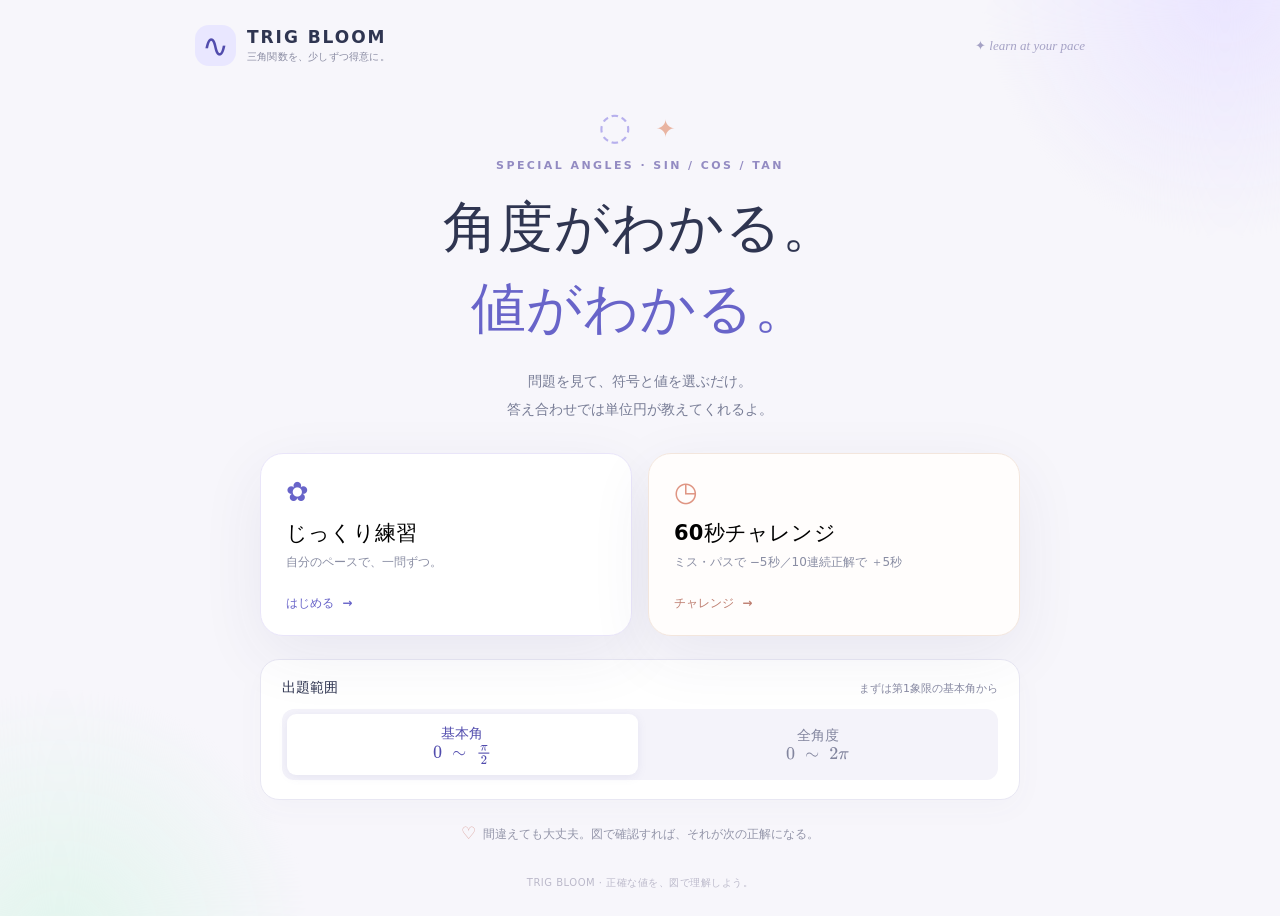
==== commit 06d9f4f2: "Improve TRIG BLOOM feedback layout and 60-second challenge time bonuses and penalties" ====
--- a/trig-bloom/index.html
+++ b/trig-bloom/index.html
@@ -32,6 +32,72 @@
  .coordinate-box{font-size:18px}
 }
 @media(max-width:380px){.value-button{font-size:19px;height:65px}.question-formula{font-size:36px}.correct-answer strong{font-size:18px}}
+
+/* v3 — uncluttered, legible answer review */
+.feedback-panel{padding:22px 24px 22px}
+.feedback-lead{gap:13px}
+.feedback-emblem{flex:none;width:49px;height:49px;font-size:24px}
+.feedback-lead h2{font-size:22px;line-height:1.4}
+.feedback-lead p{font-size:13px;line-height:1.5}
+.correct-answer{margin:15px 0 16px;display:flex;flex-direction:column;align-items:center;gap:11px;text-align:center;padding:15px 16px 20px;border-radius:18px}
+.correct-answer span{font-size:13px;letter-spacing:.06em}
+.correct-answer strong{width:100%;max-width:100%;min-width:0;min-height:50px;display:flex;justify-content:center;align-items:center;font-size:clamp(25px,4.7vw,36px);color:#534eac;line-height:1.3}
+.correct-answer strong mjx-container.MathJax{max-width:100%}
+.explanation-layout{grid-template-columns:minmax(0,260px) minmax(0,1fr);gap:18px;align-items:start}
+.circle-holder{border:1px solid #efedf8;padding:6px 4px 10px;overflow:hidden}
+.circle-holder #circleDrawing{width:100%;max-width:270px}
+.circle-holder svg{max-width:270px;width:100%;height:auto}
+.circle-angle-heading{height:39px;display:flex;align-items:center;justify-content:center;gap:8px;font-weight:650;font-size:13px;color:#75779a}
+.circle-angle-heading span{color:#5d56bf;font-size:22px;display:inline-flex;align-items:center;min-width:0}
+.circle-angle-heading small{font-size:12px;font-weight:500;color:#9996aa}
+.circle-legend{display:flex;justify-content:center;gap:16px;color:#7e809c;font-size:12px;margin-top:-2px}
+.circle-legend span{display:flex;align-items:center;gap:6px}
+.circle-legend i{width:10px;height:10px;display:inline-block;border-radius:3px}
+.legend-x{background:#42ae9c}.legend-y{background:#eea58a}
+.explanation-copy{padding:4px 0}
+.explanation-copy .tiny-label{font-size:10px}
+.explanation-copy h3{margin:5px 0 11px;font-size:16px}
+.coordinate-box{border:0;padding:0;display:flex;flex-wrap:wrap;gap:9px;font-size:19px;line-height:1.2}
+.coordinate-box > div{background:#f8f8fe;border:1px solid #eceaf7;border-radius:11px;padding:9px 11px;min-height:46px;max-width:100%}
+.explanation-copy p{line-height:1.6;font-size:13px;margin:12px 0 0}
+.explanation-copy .circle-footnote{margin-top:10px;font-size:11px}
+.next-button{margin-top:15px}
+.time-adjustment{margin:0 0 8px;padding:10px 14px;text-align:center;font-size:14px;font-weight:800;border-radius:12px}
+.time-gain{background:#e3f5ed;color:#237c66}
+.time-loss{background:#fff0e7;color:#ac5a42}
+body.timed-mode .site-header{margin-bottom:17px}
+body.timed-mode .feedback-panel{max-width:650px;margin:15px auto 0}
+body.timed-mode .correct-answer{margin-bottom:10px}
+body.timed-mode .timed-note{margin-top:6px}
+@media(max-width:600px){
+ .feedback-panel{padding:18px 16px 18px}
+ .feedback-lead h2{font-size:20px}
+ .feedback-lead p{font-size:12px}
+ .feedback-emblem{width:42px;height:42px;font-size:21px}
+ .correct-answer{margin:12px 0 14px;padding:13px 10px 17px;gap:9px}
+ .correct-answer strong{font-size:clamp(24px,6.8vw,31px);min-height:42px}
+ .explanation-layout{display:grid;grid-template-columns:1fr;gap:9px}
+ .circle-holder{width:min(100%,236px);margin:0 auto;padding:0 4px 7px}
+ .circle-holder #circleDrawing,.circle-holder svg{max-width:228px}
+ .circle-angle-heading{height:37px}
+ .explanation-copy{padding:3px 0}
+ .explanation-copy .tiny-label{display:none}
+ .explanation-copy h3{font-size:15px;margin:0 0 8px;text-align:center}
+ .coordinate-box{justify-content:center;gap:8px;font-size:17px}
+ .coordinate-box > div{padding:8px 10px;min-height:42px}
+ .explanation-copy p{text-align:center;font-size:12px;line-height:1.5;margin:9px 0 0}
+ .explanation-copy .circle-footnote{display:none}
+ .next-button{margin-top:14px}
+ body.timed-mode .question-card{min-height:126px}
+ body.timed-mode .feedback-panel{padding:18px 16px}
+ body.timed-mode .correct-answer{margin:12px 0}
+}
+@media(max-width:360px){
+ .correct-answer strong{font-size:23px}
+ .coordinate-box{font-size:16px}
+ .circle-holder{width:218px}
+ .circle-holder #circleDrawing,.circle-holder svg{max-width:210px}
+}
 </style>
   
 </head>
@@ -57,7 +123,7 @@
         </button>
         <button class="mode-card mode-timed" type="button" data-start="timed">
           <span class="mode-symbol" aria-hidden="true">◷</span><span class="mode-name">60秒チャレンジ</span>
-          <span class="mode-desc">1分間で何問正解できるかな？</span><span class="mode-cta">チャレンジ <span aria-hidden="true">→</span></span>
+          <span class="mode-desc">ミス・パスで −5秒／10連続正解で ＋5秒</span><span class="mode-cta">チャレンジ <span aria-hidden="true">→</span></span>
         </button>
       </div>
       <div class="level-card">
@@ -98,14 +164,14 @@
       <section id="feedbackPanel" class="feedback-panel" hidden aria-live="polite">
         <div class="feedback-lead"><div class="feedback-emblem" id="feedbackEmblem" aria-hidden="true">✦</div><div><h2 id="feedbackTitle">いいね！</h2><p id="feedbackSubtitle">単位円で確認してみよう。</p></div></div>
         <div class="correct-answer"><span>正しい答え</span><strong id="revealedAnswer" class="math-tex">sin π/6 = 1/2</strong></div>
-        <div class="explanation-layout"><div class="circle-holder"><div id="circleDrawing"></div></div><div class="explanation-copy"><span class="tiny-label">UNIT CIRCLE</span><h3>単位円でチェック</h3><div class="coordinate-box"><div id="coordinateX" class="math-tex">x = cos θ = 1</div><div id="coordinateY" class="math-tex">y = sin θ = 0</div></div><p id="answerExplanation"></p><p class="circle-footnote">円周上の点は <strong id="circleFootnoteMath">(cos θ, sin θ)</strong></p></div></div>
+        <p class="time-adjustment" id="timeAdjustment" hidden></p><div class="explanation-layout" id="explanationLayout"><div class="circle-holder"><div id="circleDrawing"></div></div><div class="explanation-copy"><span class="tiny-label">UNIT CIRCLE</span><h3>単位円でチェック</h3><div class="coordinate-box"><div id="coordinateX" class="math-tex">x = cos θ = 1</div><div id="coordinateY" class="math-tex">y = sin θ = 0</div></div><p id="answerExplanation"></p><p class="circle-footnote">円周上の点は <strong id="circleFootnoteMath">(cos θ, sin θ)</strong></p></div></div>
         <button type="button" id="nextButton" class="primary-button next-button">次の問題へ <span aria-hidden="true">→</span></button>
-        <p class="timed-note" id="timedAutoNote" hidden>60秒チャレンジ中は自動で次へ進みます。</p>
+        <p class="timed-note" id="timedAutoNote" hidden>もうすぐ次の問題へ。</p>
       </section>
     </section>
 
     <section class="screen result-screen" id="resultScreen" hidden aria-label="チャレンジ結果">
-      <div class="result-sparkle" aria-hidden="true">✦ ✧ ✦</div><p class="eyebrow">60 SECONDS COMPLETE</p><h1>1分間、おつかれさま！</h1><p class="result-lead" id="resultMessage">挑戦した分だけ、前に進んだよ。</p>
+      <div class="result-sparkle" aria-hidden="true">✦ ✧ ✦</div><p class="eyebrow">TIME ATTACK · FINISH</p><h1>チャレンジ、おつかれさま！</h1><p class="result-lead" id="resultMessage">挑戦した分だけ、前に進んだよ。</p>
       <div class="result-feature"><span>今回の正解数</span><div><strong id="resultCorrect">0</strong><span>問</span></div></div>
       <div class="result-details"><div><span>答えた問題</span><strong id="resultAttempted">0問</strong></div><div><span>最大連続正解</span><strong id="resultBestStreak">0問</strong></div><div><span>自己ベスト</span><strong id="resultRecord">0問</strong></div></div>
       <div class="result-actions"><button type="button" id="retryButton" class="primary-button">もう1回チャレンジ →</button><button type="button" id="homeButton" class="secondary-button">モード選択へ</button></div>
@@ -248,6 +314,7 @@
   $('currentMode').textContent=mode==='timed'?'◷ 60秒チャレンジ':'✿ じっくり練習';
   $('timeCell').hidden=mode!=='timed'; $('questionCell').hidden=mode==='timed'; $('timerTrack').hidden=mode!=='timed';
   $('timedAutoNote').hidden=mode!=='timed';
+  document.body.classList.toggle('timed-mode',mode==='timed');
   updateStats(); showScreen('play');
   if (mode==='timed') deadline=performance.now()+60000;
   nextQuestion();
@@ -271,6 +338,7 @@
   $('questionNumber').textContent=String(questionCount).padStart(2,'0');
   $('questionFormula').innerHTML=svgMath(texQuestion(current.fn,current.angle.rad));
   $('answerPanel').hidden=false; $('feedbackPanel').hidden=true;
+  $('timeAdjustment').hidden=true;
   $('questionGuide').textContent='符号と値を選んで、「決定」を押そう。';
   buildValueButtons(); updateSelection();
 }
@@ -280,29 +348,52 @@
   if (mode==='timed'&&performance.now()>=deadline) { finish(); return; }
   const expected=current.angle[current.fn];
   const isCorrect=!skipped && answer===expected;
-  attempts++; if(isCorrect) { correct++; streak++; maxStreak=Math.max(streak,maxStreak); } else { streak=0; }
-  lastResult={isCorrect,skipped,expected};
+  attempts++;
+  if(isCorrect) { correct++; streak++; maxStreak=Math.max(streak,maxStreak); }
+  else { streak=0; }
+  // In the time attack, even a pass counts as a miss.
+  // Every tenth CONSECUTIVE correct answer awards 5 seconds.
+  const timeDelta=mode==='timed' ? (isCorrect?(streak%10===0?5:0):-5) : 0;
+  if(mode==='timed') deadline+=timeDelta*1000;
+  lastResult={isCorrect,skipped,expected,timeDelta};
   updateStats(); reveal(lastResult);
-  if (mode==='timed') autoNextId=setTimeout(()=>{if(state==='play')nextQuestion();},1250);
+  if(mode==='timed') {
+    tick();
+    if(state!=='play') return;
+    autoNextId=setTimeout(()=>{if(state==='play')nextQuestion();},680);
+  }
 }
 function reveal(result) {
-  const {isCorrect,skipped,expected}=result;
+  const {isCorrect,skipped,expected,timeDelta=0}=result;
+  const timed=mode==='timed';
   $('answerPanel').hidden=true; $('feedbackPanel').hidden=false;
   $('feedbackEmblem').textContent=isCorrect?'✦':'♡';
   $('feedbackEmblem').classList.toggle('try',!isCorrect);
   const nice=['いいね、その調子！','ばっちり！','正解！ひとつ身についたね。','いい感じ！'];
-  $('feedbackTitle').textContent=isCorrect?nice[Math.floor(Math.random()*nice.length)]:(skipped?'図を見て、ひとつ覚えよう。':'あと一歩。今の確認が力になるよ。');
-  $('feedbackSubtitle').textContent=isCorrect?'単位円でも確かめてみよう。':'ここから分かれば、次は大丈夫。';
+  $('feedbackTitle').textContent=timed && timeDelta===5 ? '10連続正解！' :
+    (timed && !isCorrect ? (skipped?'ひとつ覚えて次へ！':'次にいこう！') : (isCorrect?nice[Math.floor(Math.random()*nice.length)]:(skipped?'図を見て、ひとつ覚えよう。':'あと一歩。今の確認が力になるよ。')));
+  $('feedbackSubtitle').textContent=timed?(isCorrect?'その調子で次へ！':'次で取り返そう。'):
+    (isCorrect?'位置と座標を確認しよう。':'ここから分かれば、次は大丈夫。');
   $('revealedAnswer').innerHTML=expected==='undef'?(svgMath(texQuestion(current.fn,current.angle.rad).replace('?', '').trim())+' <span class="undefined-label">定義なし</span>'):svgMath(texAnswer(current.fn,current.angle.rad,expected));
-  $('coordinateX').innerHTML=svgMath(texCoordinate('x',current.angle.cos));
-  $('coordinateY').innerHTML=svgMath(texCoordinate('y',current.angle.sin));
-  if(current.fn==='sin') $('answerExplanation').textContent='sin は円周上の点の「縦の位置（y座標）」。上ならプラス、下ならマイナスです。';
-  else if(current.fn==='cos') $('answerExplanation').textContent='cos は円周上の点の「横の位置（x座標）」。右ならプラス、左ならマイナスです。';
-  else if(expected==='undef') $('answerExplanation').textContent='tan は sin ÷ cos。ここでは cos = 0 なので、0で割ることはできず「定義なし」です。';
-  else $('answerExplanation').textContent='tan は sin ÷ cos、つまり y ÷ x。符号は縦と横の向きの組み合わせで決まります。';
-  $('circleDrawing').innerHTML=unitCircleSvg(current.angle);
+  $('explanationLayout').hidden=timed;
+  const adjust=$('timeAdjustment');
+  adjust.hidden=!timed || timeDelta===0;
+  if(timeDelta!==0) {
+    adjust.className='time-adjustment '+(timeDelta>0?'time-gain':'time-loss');
+    adjust.textContent=timeDelta>0?'✦ 10問連続正解！ 残り時間 ＋5秒':'ミス・パス：残り時間 −5秒';
+  }
+  if(!timed) {
+    $('coordinateX').innerHTML=svgMath(texCoordinate('x',current.angle.cos));
+    $('coordinateY').innerHTML=svgMath(texCoordinate('y',current.angle.sin));
+  }
+  if(current.fn==='sin') $('answerExplanation').textContent='sin は縦の位置（y座標）。上側は＋、下側は−です。';
+  else if(current.fn==='cos') $('answerExplanation').textContent='cos は横の位置（x座標）。右側は＋、左側は−です。';
+  else if(expected==='undef') $('answerExplanation').textContent='tan は sin ÷ cos。cos = 0 なので、定義されません。';
+  else $('answerExplanation').textContent='tan は y ÷ x。縦と横の符号に注目しよう。';
+  $('circleDrawing').innerHTML=timed?'':unitCircleSvg(current.angle);
   $('nextButton').textContent=mode==='timed'?'次の問題へ →':'次の問題へ →';
-  if (mode!=='timed') $('nextButton').focus({preventScroll:true});
+  $('nextButton').hidden=timed;
+  if(!timed) $('nextButton').focus({preventScroll:true});
 }
 function unitCircleSvg(angle) {
   const cx=180,cy=180,r=122,theta=angle.deg*Math.PI/180;
@@ -312,11 +403,10 @@
   const arcEndX=Number((cx+40*Math.cos(deg*Math.PI/180)).toFixed(2));
   const arcEndY=Number((cy-40*Math.sin(deg*Math.PI/180)).toFixed(2));
   const arc=deg===0?'':`<path d="M ${cx} ${cy} L ${cx+40} ${cy} A 40 40 0 ${deg>180?1:0} 0 ${arcEndX} ${arcEndY} Z" fill="#ddd8fb" opacity=".75"/>`;
-  const pointLabelX=(angle.deg===90||angle.deg===270)?244:Math.max(30,Math.min(330,fx+(fx>cx?-15:15)));
-  const pointLabelY=(angle.deg===90)?72:(angle.deg===270?306:Math.max(28,Math.min(330,fy+(fy>cy?24:-14))));
   const activeX=angle.cos==='0'?cx:fx;
-  return `<svg viewBox="0 0 360 360" role="img" aria-label="単位円の${angle.deg}度の位置。x座標は${prettyValue(angle.cos)}、y座標は${prettyValue(angle.sin)}">
-  <rect width="360" height="360" fill="#fafaff" rx="18"/>
+  return `<div class="circle-angle-heading">角度 <span>${svgMath(texValue(angle.rad))}</span><small>（${angle.deg}°）</small></div>
+  <svg viewBox="0 0 360 330" role="img" aria-label="単位円の${angle.deg}度の位置。x座標は${prettyValue(angle.cos)}、y座標は${prettyValue(angle.sin)}">
+  <rect width="360" height="330" fill="#fafaff" rx="18"/>
   <line x1="28" y1="180" x2="331" y2="180" stroke="#b3b6ce" stroke-width="1.3"/>
   <line x1="180" y1="332" x2="180" y2="29" stroke="#b3b6ce" stroke-width="1.3"/>
   <path d="M 326 175 L 334 180 L 326 185 M 175 34 L 180 26 L 185 34" fill="none" stroke="#b3b6ce" stroke-width="1.6" stroke-linecap="round"/>
@@ -334,17 +424,15 @@
   <line x1="${fx}" y1="${fy}" x2="${fx}" y2="180" stroke="#7a719a" stroke-width="1" stroke-dasharray="3 5" opacity=".7"/>
   <circle cx="180" cy="180" r="3.8" fill="#6d6b8e"/>
   <circle cx="${fx}" cy="${fy}" r="7.5" fill="#6159c7" stroke="white" stroke-width="3"/>
-  <foreignObject x="${Math.max(6,pointLabelX-44)}" y="${Math.max(5,pointLabelY-20)}" width="88" height="42"><div xmlns="http://www.w3.org/1999/xhtml" class="circle-angle-math">${svgMath(texValue(angle.rad))}</div></foreignObject>
   <text x="192" y="198" font-size="12" fill="#9b9db2" font-family="Georgia,serif">O</text>
-  <g transform="translate(20,340)"><rect x="0" y="-10" width="9" height="9" rx="3" fill="#42ae9c"/><text x="15" y="-2" fill="#6e728e" font-family="sans-serif" font-size="11">cos = x</text><rect x="107" y="-10" width="9" height="9" rx="3" fill="#eea58a"/><text x="122" y="-2" fill="#6e728e" font-family="sans-serif" font-size="11">sin = y</text></g>
-  </svg>`;
+  </svg><div class="circle-legend"><span><i class="legend-x"></i>横：cos</span><span><i class="legend-y"></i>縦：sin</span></div>`;
 }
 function tick() {
   if (state!=='play'||mode!=='timed') return;
   const remain=Math.max(0,deadline-performance.now());
   const sec=Math.ceil(remain/1000);
   $('timerText').innerHTML=sec+'<span class="unit"> 秒</span>';
-  $('timerFill').style.width=(remain/600)+'%';
+  $('timerFill').style.width=Math.min(100,remain/600)+'%';
   $('timerFill').classList.toggle('urgent',remain<=10000);
   if(remain<=0)finish();
 }
@@ -361,7 +449,7 @@
   $('resultMessage').textContent=isNew?'自己ベスト更新！少しずつできることが増えているね。':(correct?'今日の挑戦が、次の正解につながるよ。':'まずは挑戦できたことがスタート！次もいこう。');
   showScreen('result');
 }
-function goHome() { clearInterval(timerId);clearTimeout(autoNextId);timerId=null;autoNextId=null;showScreen('home'); }
+function goHome() { clearInterval(timerId);clearTimeout(autoNextId);timerId=null;autoNextId=null;document.body.classList.remove('timed-mode');showScreen('home'); }
 function handleKey(e) {
   if (state!=='play'||e.altKey||e.ctrlKey||e.metaKey||e.repeat) return;
   if(e.key==='Enter') { e.preventDefault(); if($('feedbackPanel').hidden)submit();else nextQuestion(); return; }
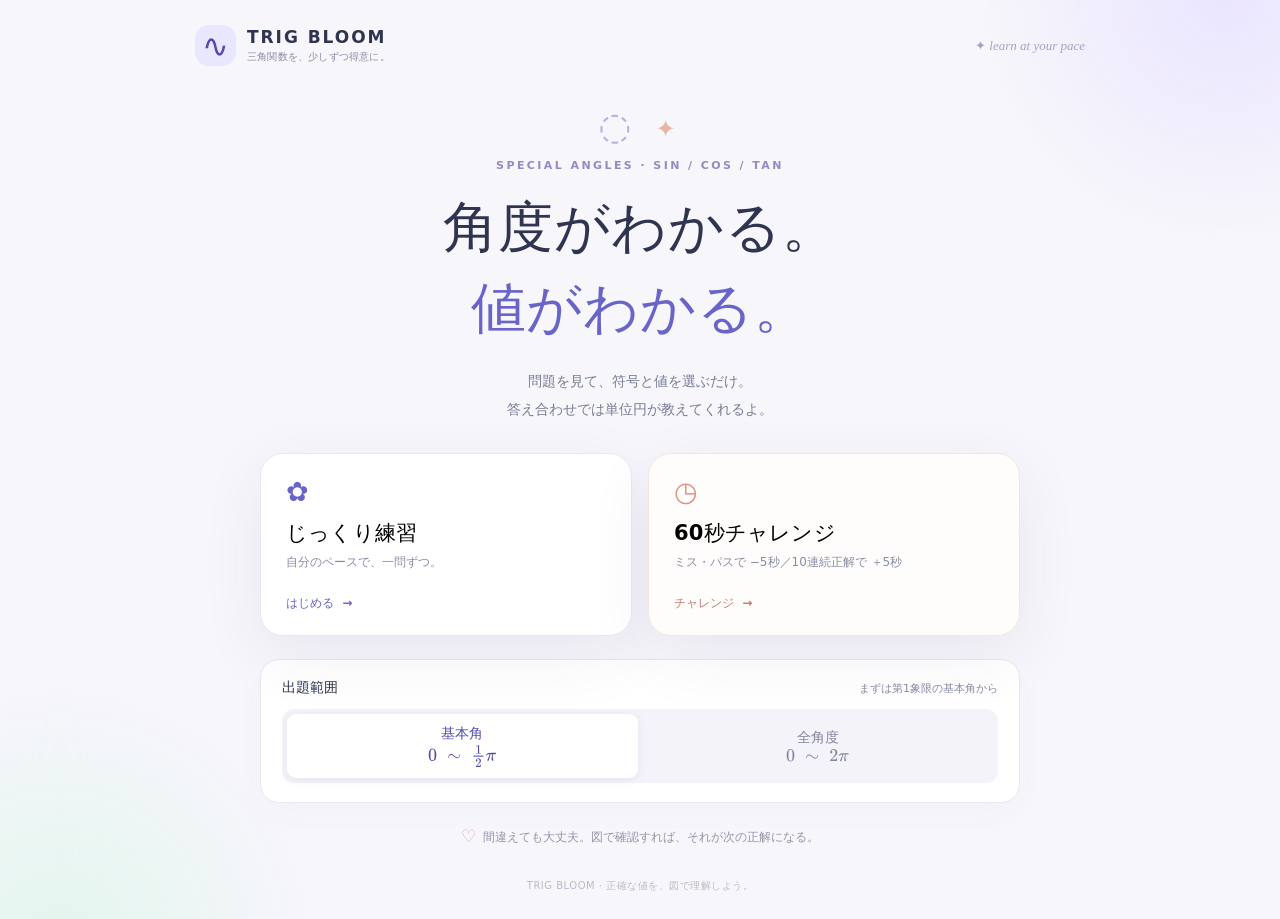
==== commit 9d1f837f: "Typeset radians as fractional coefficients of pi across question, feedback and unit circle" ====
--- a/trig-bloom/index.html
+++ b/trig-bloom/index.html
@@ -182,8 +182,9 @@
 
 
 // All expressions are pre-typeset by MathJax with TeX glyph outlines.
+// Angles use the textbook-style coefficient fraction, with pi to its right.
 // Runtime does not rely on a CDN, network access or system math fonts.
-const MATH_SVGS = {"0":"<mjx-container class=\"MathJax\" jax=\"SVG\"><svg style=\"vertical-align: -0.05ex;\" width=\"1.131ex\" height=\"1.557ex\" role=\"img\" focusable=\"false\" viewBox=\"0 -666 500 688\"><g stroke=\"currentColor\" fill=\"currentColor\" stroke-width=\"0\" transform=\"scale(1,-1)\"><g data-mml-node=\"math\"><g data-mml-node=\"mn\"><use data-c=\"30\" xlink:href=\"#MJX-TEX-N-30\"></use></g></g></g></svg></mjx-container>","1":"<mjx-container class=\"MathJax\" jax=\"SVG\"><svg style=\"vertical-align: 0;\" width=\"1.131ex\" height=\"1.507ex\" role=\"img\" focusable=\"false\" viewBox=\"0 -666 500 666\"><g stroke=\"currentColor\" fill=\"currentColor\" stroke-width=\"0\" transform=\"scale(1,-1)\"><g data-mml-node=\"math\"><g data-mml-node=\"mn\"><use data-c=\"31\" xlink:href=\"#MJX-TEX-N-31\"></use></g></g></g></svg></mjx-container>","(\\cos\\theta,\\;\\sin\\theta)":"<mjx-container class=\"MathJax\" jax=\"SVG\"><svg style=\"vertical-align: -0.566ex;\" width=\"12.077ex\" height=\"2.262ex\" role=\"img\" focusable=\"false\" viewBox=\"0 -750 5338 1000\"><g stroke=\"currentColor\" fill=\"currentColor\" stroke-width=\"0\" transform=\"scale(1,-1)\"><g data-mml-node=\"math\"><g data-mml-node=\"mo\"><use data-c=\"28\" xlink:href=\"#MJX-TEX-N-28\"></use></g><g data-mml-node=\"mi\" transform=\"translate(389,0)\"><use data-c=\"63\" xlink:href=\"#MJX-TEX-N-63\"></use><use data-c=\"6F\" xlink:href=\"#MJX-TEX-N-6F\" transform=\"translate(444,0)\"></use><use data-c=\"73\" xlink:href=\"#MJX-TEX-N-73\" transform=\"translate(944,0)\"></use></g><g data-mml-node=\"mo\" transform=\"translate(1727,0)\"><use data-c=\"2061\" xlink:href=\"#MJX-TEX-N-2061\"></use></g><g data-mml-node=\"mi\" transform=\"translate(1893.7,0)\"><use data-c=\"1D703\" xlink:href=\"#MJX-TEX-I-1D703\"></use></g><g data-mml-node=\"mo\" transform=\"translate(2362.7,0)\"><use data-c=\"2C\" xlink:href=\"#MJX-TEX-N-2C\"></use></g><g data-mml-node=\"mstyle\" transform=\"translate(2640.7,0)\"><g data-mml-node=\"mspace\"></g></g><g data-mml-node=\"mi\" transform=\"translate(3085.3,0)\"><use data-c=\"73\" xlink:href=\"#MJX-TEX-N-73\"></use><use data-c=\"69\" xlink:href=\"#MJX-TEX-N-69\" transform=\"translate(394,0)\"></use><use data-c=\"6E\" xlink:href=\"#MJX-TEX-N-6E\" transform=\"translate(672,0)\"></use></g><g data-mml-node=\"mo\" transform=\"translate(4313.3,0)\"><use data-c=\"2061\" xlink:href=\"#MJX-TEX-N-2061\"></use></g><g data-mml-node=\"mi\" transform=\"translate(4480,0)\"><use data-c=\"1D703\" xlink:href=\"#MJX-TEX-I-1D703\"></use></g><g data-mml-node=\"mo\" transform=\"translate(4949,0)\"><use data-c=\"29\" xlink:href=\"#MJX-TEX-N-29\"></use></g></g></g></svg></mjx-container>","-1":"<mjx-container class=\"MathJax\" jax=\"SVG\"><svg style=\"vertical-align: -0.186ex;\" width=\"2.891ex\" height=\"1.692ex\" role=\"img\" focusable=\"false\" viewBox=\"0 -666 1278 748\"><g stroke=\"currentColor\" fill=\"currentColor\" stroke-width=\"0\" transform=\"scale(1,-1)\"><g data-mml-node=\"math\"><g data-mml-node=\"mo\"><use data-c=\"2212\" xlink:href=\"#MJX-TEX-N-2212\"></use></g><g data-mml-node=\"mn\" transform=\"translate(778,0)\"><use data-c=\"31\" xlink:href=\"#MJX-TEX-N-31\"></use></g></g></g></svg></mjx-container>","-\\frac{1}{2}":"<mjx-container class=\"MathJax\" jax=\"SVG\"><svg style=\"vertical-align: -0.781ex;\" width=\"3.556ex\" height=\"2.737ex\" role=\"img\" focusable=\"false\" viewBox=\"0 -864.9 1571.6 1209.9\"><g stroke=\"currentColor\" fill=\"currentColor\" stroke-width=\"0\" transform=\"scale(1,-1)\"><g data-mml-node=\"math\"><g data-mml-node=\"mo\"><use data-c=\"2212\" xlink:href=\"#MJX-TEX-N-2212\"></use></g><g data-mml-node=\"mfrac\" transform=\"translate(778,0)\"><g data-mml-node=\"mn\" transform=\"translate(220,394) scale(0.707)\"><use data-c=\"31\" xlink:href=\"#MJX-TEX-N-31\"></use></g><g data-mml-node=\"mn\" transform=\"translate(220,-345) scale(0.707)\"><use data-c=\"32\" xlink:href=\"#MJX-TEX-N-32\"></use></g><rect width=\"553.6\" height=\"60\" x=\"120\" y=\"220\"></rect></g></g></g></svg></mjx-container>","-\\frac{1}{\\sqrt{2}}":"<mjx-container class=\"MathJax\" jax=\"SVG\"><svg style=\"vertical-align: -1.334ex;\" width=\"4.92ex\" height=\"3.291ex\" role=\"img\" focusable=\"false\" viewBox=\"0 -864.9 2174.7 1454.5\"><g stroke=\"currentColor\" fill=\"currentColor\" stroke-width=\"0\" transform=\"scale(1,-1)\"><g data-mml-node=\"math\"><g data-mml-node=\"mo\"><use data-c=\"2212\" xlink:href=\"#MJX-TEX-N-2212\"></use></g><g data-mml-node=\"mfrac\" transform=\"translate(778,0)\"><g data-mml-node=\"mn\" transform=\"translate(521.6,394) scale(0.707)\"><use data-c=\"31\" xlink:href=\"#MJX-TEX-N-31\"></use></g><g data-mml-node=\"msqrt\" transform=\"translate(220,-519.2) scale(0.707)\"><g transform=\"translate(853,0)\"><g data-mml-node=\"mn\"><use data-c=\"32\" xlink:href=\"#MJX-TEX-N-32\"></use></g></g><g data-mml-node=\"mo\" transform=\"translate(0,82.9)\"><use data-c=\"221A\" xlink:href=\"#MJX-TEX-N-221A\"></use></g><rect width=\"500\" height=\"42.4\" x=\"853\" y=\"840.5\"></rect></g><rect width=\"1156.7\" height=\"60\" x=\"120\" y=\"220\"></rect></g></g></g></svg></mjx-container>","-\\frac{1}{\\sqrt{3}}":"<mjx-container class=\"MathJax\" jax=\"SVG\"><svg style=\"vertical-align: -1.334ex;\" width=\"4.92ex\" height=\"3.291ex\" role=\"img\" focusable=\"false\" viewBox=\"0 -864.9 2174.7 1454.5\"><g stroke=\"currentColor\" fill=\"currentColor\" stroke-width=\"0\" transform=\"scale(1,-1)\"><g data-mml-node=\"math\"><g data-mml-node=\"mo\"><use data-c=\"2212\" xlink:href=\"#MJX-TEX-N-2212\"></use></g><g data-mml-node=\"mfrac\" transform=\"translate(778,0)\"><g data-mml-node=\"mn\" transform=\"translate(521.6,394) scale(0.707)\"><use data-c=\"31\" xlink:href=\"#MJX-TEX-N-31\"></use></g><g data-mml-node=\"msqrt\" transform=\"translate(220,-511) scale(0.707)\"><g transform=\"translate(853,0)\"><g data-mml-node=\"mn\"><use data-c=\"33\" xlink:href=\"#MJX-TEX-N-33\"></use></g></g><g data-mml-node=\"mo\" transform=\"translate(0,71.4)\"><use data-c=\"221A\" xlink:href=\"#MJX-TEX-N-221A\"></use></g><rect width=\"500\" height=\"42.4\" x=\"853\" y=\"829\"></rect></g><rect width=\"1156.7\" height=\"60\" x=\"120\" y=\"220\"></rect></g></g></g></svg></mjx-container>","-\\frac{\\sqrt{3}}{2}":"<mjx-container class=\"MathJax\" jax=\"SVG\"><svg style=\"vertical-align: -0.781ex;\" width=\"4.92ex\" height=\"3.246ex\" role=\"img\" focusable=\"false\" viewBox=\"0 -1089.5 2174.7 1434.5\"><g stroke=\"currentColor\" fill=\"currentColor\" stroke-width=\"0\" transform=\"scale(1,-1)\"><g data-mml-node=\"math\"><g data-mml-node=\"mo\"><use data-c=\"2212\" xlink:href=\"#MJX-TEX-N-2212\"></use></g><g data-mml-node=\"mfrac\" transform=\"translate(778,0)\"><g data-mml-node=\"msqrt\" transform=\"translate(220,418.5) scale(0.707)\"><g transform=\"translate(853,0)\"><g data-mml-node=\"mn\"><use data-c=\"33\" xlink:href=\"#MJX-TEX-N-33\"></use></g></g><g data-mml-node=\"mo\" transform=\"translate(0,71.4)\"><use data-c=\"221A\" xlink:href=\"#MJX-TEX-N-221A\"></use></g><rect width=\"500\" height=\"42.4\" x=\"853\" y=\"829\"></rect></g><g data-mml-node=\"mn\" transform=\"translate(521.6,-345) scale(0.707)\"><use data-c=\"32\" xlink:href=\"#MJX-TEX-N-32\"></use></g><rect width=\"1156.7\" height=\"60\" x=\"120\" y=\"220\"></rect></g></g></g></svg></mjx-container>","-\\sqrt{3}":"<mjx-container class=\"MathJax\" jax=\"SVG\"><svg style=\"vertical-align: -0.251ex;\" width=\"4.821ex\" height=\"2.398ex\" role=\"img\" focusable=\"false\" viewBox=\"0 -949 2131 1060\"><g stroke=\"currentColor\" fill=\"currentColor\" stroke-width=\"0\" transform=\"scale(1,-1)\"><g data-mml-node=\"math\"><g data-mml-node=\"mo\"><use data-c=\"2212\" xlink:href=\"#MJX-TEX-N-2212\"></use></g><g data-mml-node=\"msqrt\" transform=\"translate(778,0)\"><g transform=\"translate(853,0)\"><g data-mml-node=\"mn\"><use data-c=\"33\" xlink:href=\"#MJX-TEX-N-33\"></use></g></g><g data-mml-node=\"mo\" transform=\"translate(0,89)\"><use data-c=\"221A\" xlink:href=\"#MJX-TEX-N-221A\"></use></g><rect width=\"500\" height=\"60\" x=\"853\" y=\"829\"></rect></g></g></g></svg></mjx-container>","0\\;\\sim\\;2\\pi":"<mjx-container class=\"MathJax\" jax=\"SVG\"><svg style=\"vertical-align: -0.05ex;\" width=\"7.827ex\" height=\"1.557ex\" role=\"img\" focusable=\"false\" viewBox=\"0 -666 3459.6 688\"><g stroke=\"currentColor\" fill=\"currentColor\" stroke-width=\"0\" transform=\"scale(1,-1)\"><g data-mml-node=\"math\"><g data-mml-node=\"mn\"><use data-c=\"30\" xlink:href=\"#MJX-TEX-N-30\"></use></g><g data-mml-node=\"mstyle\" transform=\"translate(500,0)\"><g data-mml-node=\"mspace\"></g></g><g data-mml-node=\"mo\" transform=\"translate(1055.8,0)\"><use data-c=\"223C\" xlink:href=\"#MJX-TEX-N-223C\"></use></g><g data-mml-node=\"mstyle\" transform=\"translate(1833.8,0)\"><g data-mml-node=\"mspace\"></g></g><g data-mml-node=\"mn\" transform=\"translate(2389.6,0)\"><use data-c=\"32\" xlink:href=\"#MJX-TEX-N-32\"></use></g><g data-mml-node=\"mi\" transform=\"translate(2889.6,0)\"><use data-c=\"1D70B\" xlink:href=\"#MJX-TEX-I-1D70B\"></use></g></g></g></svg></mjx-container>","0\\;\\sim\\;\\frac{\\pi}{2}":"<mjx-container class=\"MathJax\" jax=\"SVG\"><svg style=\"vertical-align: -0.781ex;\" width=\"7.314ex\" height=\"2.361ex\" role=\"img\" focusable=\"false\" viewBox=\"0 -698.8 3232.6 1043.8\"><g stroke=\"currentColor\" fill=\"currentColor\" stroke-width=\"0\" transform=\"scale(1,-1)\"><g data-mml-node=\"math\"><g data-mml-node=\"mn\"><use data-c=\"30\" xlink:href=\"#MJX-TEX-N-30\"></use></g><g data-mml-node=\"mstyle\" transform=\"translate(500,0)\"><g data-mml-node=\"mspace\"></g></g><g data-mml-node=\"mo\" transform=\"translate(1055.8,0)\"><use data-c=\"223C\" xlink:href=\"#MJX-TEX-N-223C\"></use></g><g data-mml-node=\"mstyle\" transform=\"translate(1833.8,0)\"><g data-mml-node=\"mspace\"></g></g><g data-mml-node=\"mfrac\" transform=\"translate(2389.6,0)\"><g data-mml-node=\"mi\" transform=\"translate(220,394) scale(0.707)\"><use data-c=\"1D70B\" xlink:href=\"#MJX-TEX-I-1D70B\"></use></g><g data-mml-node=\"mn\" transform=\"translate(244.7,-345) scale(0.707)\"><use data-c=\"32\" xlink:href=\"#MJX-TEX-N-32\"></use></g><rect width=\"603.1\" height=\"60\" x=\"120\" y=\"220\"></rect></g></g></g></svg></mjx-container>","2\\pi":"<mjx-container class=\"MathJax\" jax=\"SVG\"><svg style=\"vertical-align: -0.025ex;\" width=\"2.421ex\" height=\"1.532ex\" role=\"img\" focusable=\"false\" viewBox=\"0 -666 1070 677\"><g stroke=\"currentColor\" fill=\"currentColor\" stroke-width=\"0\" transform=\"scale(1,-1)\"><g data-mml-node=\"math\"><g data-mml-node=\"mn\"><use data-c=\"32\" xlink:href=\"#MJX-TEX-N-32\"></use></g><g data-mml-node=\"mi\" transform=\"translate(500,0)\"><use data-c=\"1D70B\" xlink:href=\"#MJX-TEX-I-1D70B\"></use></g></g></g></svg></mjx-container>","\\cos\\,0\\;=\\; 1":"<mjx-container class=\"MathJax\" jax=\"SVG\"><svg style=\"vertical-align: -0.186ex;\" width=\"10.32ex\" height=\"1.692ex\" role=\"img\" focusable=\"false\" viewBox=\"0 -666 4561.2 748\"><g stroke=\"currentColor\" fill=\"currentColor\" stroke-width=\"0\" transform=\"scale(1,-1)\"><g data-mml-node=\"math\"><g data-mml-node=\"mi\"><use data-c=\"63\" xlink:href=\"#MJX-TEX-N-63\"></use><use data-c=\"6F\" xlink:href=\"#MJX-TEX-N-6F\" transform=\"translate(444,0)\"></use><use data-c=\"73\" xlink:href=\"#MJX-TEX-N-73\" transform=\"translate(944,0)\"></use></g><g data-mml-node=\"mstyle\" transform=\"translate(1338,0)\"><g data-mml-node=\"mspace\"></g></g><g data-mml-node=\"mn\" transform=\"translate(1671.7,0)\"><use data-c=\"30\" xlink:href=\"#MJX-TEX-N-30\"></use></g><g data-mml-node=\"mstyle\" transform=\"translate(2171.7,0)\"><g data-mml-node=\"mspace\"></g></g><g data-mml-node=\"mo\" transform=\"translate(2727.4,0)\"><use data-c=\"3D\" xlink:href=\"#MJX-TEX-N-3D\"></use></g><g data-mml-node=\"mstyle\" transform=\"translate(3505.4,0)\"><g data-mml-node=\"mspace\"></g></g><g data-mml-node=\"mn\" transform=\"translate(4061.2,0)\"><use data-c=\"31\" xlink:href=\"#MJX-TEX-N-31\"></use></g></g></g></svg></mjx-container>","\\cos\\,0\\;=\\; ?":"<mjx-container class=\"MathJax\" jax=\"SVG\"><svg style=\"vertical-align: -0.186ex;\" width=\"9.628ex\" height=\"1.781ex\" role=\"img\" focusable=\"false\" viewBox=\"0 -705 4255.4 787\"><g stroke=\"currentColor\" fill=\"currentColor\" stroke-width=\"0\" transform=\"scale(1,-1)\"><g data-mml-node=\"math\"><g data-mml-node=\"mi\"><use data-c=\"63\" xlink:href=\"#MJX-TEX-N-63\"></use><use data-c=\"6F\" xlink:href=\"#MJX-TEX-N-6F\" transform=\"translate(444,0)\"></use><use data-c=\"73\" xlink:href=\"#MJX-TEX-N-73\" transform=\"translate(944,0)\"></use></g><g data-mml-node=\"mstyle\" transform=\"translate(1338,0)\"><g data-mml-node=\"mspace\"></g></g><g data-mml-node=\"mn\" transform=\"translate(1671.7,0)\"><use data-c=\"30\" xlink:href=\"#MJX-TEX-N-30\"></use></g><g data-mml-node=\"mstyle\" transform=\"translate(2171.7,0)\"><g data-mml-node=\"mspace\"></g></g><g data-mml-node=\"mo\" transform=\"translate(2727.4,0)\"><use data-c=\"3D\" xlink:href=\"#MJX-TEX-N-3D\"></use></g><g data-mml-node=\"mstyle\" transform=\"translate(3505.4,0)\"><g data-mml-node=\"mspace\"></g></g><g data-mml-node=\"mo\" transform=\"translate(3783.4,0)\"><use data-c=\"3F\" xlink:href=\"#MJX-TEX-N-3F\"></use></g></g></g></svg></mjx-container>","\\cos\\,2\\pi\\;=\\; 1":"<mjx-container class=\"MathJax\" jax=\"SVG\"><svg style=\"vertical-align: -0.186ex;\" width=\"11.609ex\" height=\"1.692ex\" role=\"img\" focusable=\"false\" viewBox=\"0 -666 5131.2 748\"><g stroke=\"currentColor\" fill=\"currentColor\" stroke-width=\"0\" transform=\"scale(1,-1)\"><g data-mml-node=\"math\"><g data-mml-node=\"mi\"><use data-c=\"63\" xlink:href=\"#MJX-TEX-N-63\"></use><use data-c=\"6F\" xlink:href=\"#MJX-TEX-N-6F\" transform=\"translate(444,0)\"></use><use data-c=\"73\" xlink:href=\"#MJX-TEX-N-73\" transform=\"translate(944,0)\"></use></g><g data-mml-node=\"mstyle\" transform=\"translate(1338,0)\"><g data-mml-node=\"mspace\"></g></g><g data-mml-node=\"mn\" transform=\"translate(1671.7,0)\"><use data-c=\"32\" xlink:href=\"#MJX-TEX-N-32\"></use></g><g data-mml-node=\"mi\" transform=\"translate(2171.7,0)\"><use data-c=\"1D70B\" xlink:href=\"#MJX-TEX-I-1D70B\"></use></g><g data-mml-node=\"mstyle\" transform=\"translate(2741.7,0)\"><g data-mml-node=\"mspace\"></g></g><g data-mml-node=\"mo\" transform=\"translate(3297.4,0)\"><use data-c=\"3D\" xlink:href=\"#MJX-TEX-N-3D\"></use></g><g data-mml-node=\"mstyle\" transform=\"translate(4075.4,0)\"><g data-mml-node=\"mspace\"></g></g><g data-mml-node=\"mn\" transform=\"translate(4631.2,0)\"><use data-c=\"31\" xlink:href=\"#MJX-TEX-N-31\"></use></g></g></g></svg></mjx-container>","\\cos\\,2\\pi\\;=\\; ?":"<mjx-container class=\"MathJax\" jax=\"SVG\"><svg style=\"vertical-align: -0.186ex;\" width=\"10.917ex\" height=\"1.781ex\" role=\"img\" focusable=\"false\" viewBox=\"0 -705 4825.4 787\"><g stroke=\"currentColor\" fill=\"currentColor\" stroke-width=\"0\" transform=\"scale(1,-1)\"><g data-mml-node=\"math\"><g data-mml-node=\"mi\"><use data-c=\"63\" xlink:href=\"#MJX-TEX-N-63\"></use><use data-c=\"6F\" xlink:href=\"#MJX-TEX-N-6F\" transform=\"translate(444,0)\"></use><use data-c=\"73\" xlink:href=\"#MJX-TEX-N-73\" transform=\"translate(944,0)\"></use></g><g data-mml-node=\"mstyle\" transform=\"translate(1338,0)\"><g data-mml-node=\"mspace\"></g></g><g data-mml-node=\"mn\" transform=\"translate(1671.7,0)\"><use data-c=\"32\" xlink:href=\"#MJX-TEX-N-32\"></use></g><g data-mml-node=\"mi\" transform=\"translate(2171.7,0)\"><use data-c=\"1D70B\" xlink:href=\"#MJX-TEX-I-1D70B\"></use></g><g data-mml-node=\"mstyle\" transform=\"translate(2741.7,0)\"><g data-mml-node=\"mspace\"></g></g><g data-mml-node=\"mo\" transform=\"translate(3297.4,0)\"><use data-c=\"3D\" xlink:href=\"#MJX-TEX-N-3D\"></use></g><g data-mml-node=\"mstyle\" transform=\"translate(4075.4,0)\"><g data-mml-node=\"mspace\"></g></g><g data-mml-node=\"mo\" transform=\"translate(4353.4,0)\"><use data-c=\"3F\" xlink:href=\"#MJX-TEX-N-3F\"></use></g></g></g></svg></mjx-container>","\\cos\\,\\frac{11\\pi}{6}\\;=\\; ?":"<mjx-container class=\"MathJax\" jax=\"SVG\"><svg style=\"vertical-align: -0.816ex;\" width=\"12.004ex\" height=\"2.773ex\" role=\"img\" focusable=\"false\" viewBox=\"0 -864.9 5305.6 1225.5\"><g stroke=\"currentColor\" fill=\"currentColor\" stroke-width=\"0\" transform=\"scale(1,-1)\"><g data-mml-node=\"math\"><g data-mml-node=\"mi\"><use data-c=\"63\" xlink:href=\"#MJX-TEX-N-63\"></use><use data-c=\"6F\" xlink:href=\"#MJX-TEX-N-6F\" transform=\"translate(444,0)\"></use><use data-c=\"73\" xlink:href=\"#MJX-TEX-N-73\" transform=\"translate(944,0)\"></use></g><g data-mml-node=\"mstyle\" transform=\"translate(1338,0)\"><g data-mml-node=\"mspace\"></g></g><g data-mml-node=\"mfrac\" transform=\"translate(1671.7,0)\"><g data-mml-node=\"mrow\" transform=\"translate(220,394) scale(0.707)\"><g data-mml-node=\"mn\"><use data-c=\"31\" xlink:href=\"#MJX-TEX-N-31\"></use><use data-c=\"31\" xlink:href=\"#MJX-TEX-N-31\" transform=\"translate(500,0)\"></use></g><g data-mml-node=\"mi\" transform=\"translate(1000,0)\"><use data-c=\"1D70B\" xlink:href=\"#MJX-TEX-I-1D70B\"></use></g></g><g data-mml-node=\"mn\" transform=\"translate(598.3,-345) scale(0.707)\"><use data-c=\"36\" xlink:href=\"#MJX-TEX-N-36\"></use></g><rect width=\"1310.2\" height=\"60\" x=\"120\" y=\"220\"></rect></g><g data-mml-node=\"mstyle\" transform=\"translate(3221.8,0)\"><g data-mml-node=\"mspace\"></g></g><g data-mml-node=\"mo\" transform=\"translate(3777.6,0)\"><use data-c=\"3D\" xlink:href=\"#MJX-TEX-N-3D\"></use></g><g data-mml-node=\"mstyle\" transform=\"translate(4555.6,0)\"><g data-mml-node=\"mspace\"></g></g><g data-mml-node=\"mo\" transform=\"translate(4833.6,0)\"><use data-c=\"3F\" xlink:href=\"#MJX-TEX-N-3F\"></use></g></g></g></svg></mjx-container>","\\cos\\,\\frac{11\\pi}{6}\\;=\\; \\frac{\\sqrt{3}}{2}":"<mjx-container class=\"MathJax\" jax=\"SVG\"><svg style=\"vertical-align: -0.816ex;\" width=\"14.724ex\" height=\"3.281ex\" role=\"img\" focusable=\"false\" viewBox=\"0 -1089.5 6508.1 1450.1\"><g stroke=\"currentColor\" fill=\"currentColor\" stroke-width=\"0\" transform=\"scale(1,-1)\"><g data-mml-node=\"math\"><g data-mml-node=\"mi\"><use data-c=\"63\" xlink:href=\"#MJX-TEX-N-63\"></use><use data-c=\"6F\" xlink:href=\"#MJX-TEX-N-6F\" transform=\"translate(444,0)\"></use><use data-c=\"73\" xlink:href=\"#MJX-TEX-N-73\" transform=\"translate(944,0)\"></use></g><g data-mml-node=\"mstyle\" transform=\"translate(1338,0)\"><g data-mml-node=\"mspace\"></g></g><g data-mml-node=\"mfrac\" transform=\"translate(1671.7,0)\"><g data-mml-node=\"mrow\" transform=\"translate(220,394) scale(0.707)\"><g data-mml-node=\"mn\"><use data-c=\"31\" xlink:href=\"#MJX-TEX-N-31\"></use><use data-c=\"31\" xlink:href=\"#MJX-TEX-N-31\" transform=\"translate(500,0)\"></use></g><g data-mml-node=\"mi\" transform=\"translate(1000,0)\"><use data-c=\"1D70B\" xlink:href=\"#MJX-TEX-I-1D70B\"></use></g></g><g data-mml-node=\"mn\" transform=\"translate(598.3,-345) scale(0.707)\"><use data-c=\"36\" xlink:href=\"#MJX-TEX-N-36\"></use></g><rect width=\"1310.2\" height=\"60\" x=\"120\" y=\"220\"></rect></g><g data-mml-node=\"mstyle\" transform=\"translate(3221.8,0)\"><g data-mml-node=\"mspace\"></g></g><g data-mml-node=\"mo\" transform=\"translate(3777.6,0)\"><use data-c=\"3D\" xlink:href=\"#MJX-TEX-N-3D\"></use></g><g data-mml-node=\"mstyle\" transform=\"translate(4555.6,0)\"><g data-mml-node=\"mspace\"></g></g><g data-mml-node=\"mfrac\" transform=\"translate(5111.4,0)\"><g data-mml-node=\"msqrt\" transform=\"translate(220,418.5) scale(0.707)\"><g transform=\"translate(853,0)\"><g data-mml-node=\"mn\"><use data-c=\"33\" xlink:href=\"#MJX-TEX-N-33\"></use></g></g><g data-mml-node=\"mo\" transform=\"translate(0,71.4)\"><use data-c=\"221A\" xlink:href=\"#MJX-TEX-N-221A\"></use></g><rect width=\"500\" height=\"42.4\" x=\"853\" y=\"829\"></rect></g><g data-mml-node=\"mn\" transform=\"translate(521.6,-345) scale(0.707)\"><use data-c=\"32\" xlink:href=\"#MJX-TEX-N-32\"></use></g><rect width=\"1156.7\" height=\"60\" x=\"120\" y=\"220\"></rect></g></g></g></svg></mjx-container>","\\cos\\,\\frac{2\\pi}{3}\\;=\\; -\\frac{1}{2}":"<mjx-container class=\"MathJax\" jax=\"SVG\"><svg style=\"vertical-align: -0.816ex;\" width=\"14.32ex\" height=\"2.773ex\" role=\"img\" focusable=\"false\" viewBox=\"0 -864.9 6329.4 1225.5\"><g stroke=\"currentColor\" fill=\"currentColor\" stroke-width=\"0\" transform=\"scale(1,-1)\"><g data-mml-node=\"math\"><g data-mml-node=\"mi\"><use data-c=\"63\" xlink:href=\"#MJX-TEX-N-63\"></use><use data-c=\"6F\" xlink:href=\"#MJX-TEX-N-6F\" transform=\"translate(444,0)\"></use><use data-c=\"73\" xlink:href=\"#MJX-TEX-N-73\" transform=\"translate(944,0)\"></use></g><g data-mml-node=\"mstyle\" transform=\"translate(1338,0)\"><g data-mml-node=\"mspace\"></g></g><g data-mml-node=\"mfrac\" transform=\"translate(1671.7,0)\"><g data-mml-node=\"mrow\" transform=\"translate(220,394) scale(0.707)\"><g data-mml-node=\"mn\"><use data-c=\"32\" xlink:href=\"#MJX-TEX-N-32\"></use></g><g data-mml-node=\"mi\" transform=\"translate(500,0)\"><use data-c=\"1D70B\" xlink:href=\"#MJX-TEX-I-1D70B\"></use></g></g><g data-mml-node=\"mn\" transform=\"translate(421.5,-345) scale(0.707)\"><use data-c=\"33\" xlink:href=\"#MJX-TEX-N-33\"></use></g><rect width=\"956.6\" height=\"60\" x=\"120\" y=\"220\"></rect></g><g data-mml-node=\"mstyle\" transform=\"translate(2868.3,0)\"><g data-mml-node=\"mspace\"></g></g><g data-mml-node=\"mo\" transform=\"translate(3424,0)\"><use data-c=\"3D\" xlink:href=\"#MJX-TEX-N-3D\"></use></g><g data-mml-node=\"mstyle\" transform=\"translate(4202,0)\"><g data-mml-node=\"mspace\"></g></g><g data-mml-node=\"mo\" transform=\"translate(4757.8,0)\"><use data-c=\"2212\" xlink:href=\"#MJX-TEX-N-2212\"></use></g><g data-mml-node=\"mfrac\" transform=\"translate(5535.8,0)\"><g data-mml-node=\"mn\" transform=\"translate(220,394) scale(0.707)\"><use data-c=\"31\" xlink:href=\"#MJX-TEX-N-31\"></use></g><g data-mml-node=\"mn\" transform=\"translate(220,-345) scale(0.707)\"><use data-c=\"32\" xlink:href=\"#MJX-TEX-N-32\"></use></g><rect width=\"553.6\" height=\"60\" x=\"120\" y=\"220\"></rect></g></g></g></svg></mjx-container>","\\cos\\,\\frac{2\\pi}{3}\\;=\\; ?":"<mjx-container class=\"MathJax\" jax=\"SVG\"><svg style=\"vertical-align: -0.816ex;\" width=\"11.204ex\" height=\"2.773ex\" role=\"img\" focusable=\"false\" viewBox=\"0 -864.9 4952 1225.5\"><g stroke=\"currentColor\" fill=\"currentColor\" stroke-width=\"0\" transform=\"scale(1,-1)\"><g data-mml-node=\"math\"><g data-mml-node=\"mi\"><use data-c=\"63\" xlink:href=\"#MJX-TEX-N-63\"></use><use data-c=\"6F\" xlink:href=\"#MJX-TEX-N-6F\" transform=\"translate(444,0)\"></use><use data-c=\"73\" xlink:href=\"#MJX-TEX-N-73\" transform=\"translate(944,0)\"></use></g><g data-mml-node=\"mstyle\" transform=\"translate(1338,0)\"><g data-mml-node=\"mspace\"></g></g><g data-mml-node=\"mfrac\" transform=\"translate(1671.7,0)\"><g data-mml-node=\"mrow\" transform=\"translate(220,394) scale(0.707)\"><g data-mml-node=\"mn\"><use data-c=\"32\" xlink:href=\"#MJX-TEX-N-32\"></use></g><g data-mml-node=\"mi\" transform=\"translate(500,0)\"><use data-c=\"1D70B\" xlink:href=\"#MJX-TEX-I-1D70B\"></use></g></g><g data-mml-node=\"mn\" transform=\"translate(421.5,-345) scale(0.707)\"><use data-c=\"33\" xlink:href=\"#MJX-TEX-N-33\"></use></g><rect width=\"956.6\" height=\"60\" x=\"120\" y=\"220\"></rect></g><g data-mml-node=\"mstyle\" transform=\"translate(2868.3,0)\"><g data-mml-node=\"mspace\"></g></g><g data-mml-node=\"mo\" transform=\"translate(3424,0)\"><use data-c=\"3D\" xlink:href=\"#MJX-TEX-N-3D\"></use></g><g data-mml-node=\"mstyle\" transform=\"translate(4202,0)\"><g data-mml-node=\"mspace\"></g></g><g data-mml-node=\"mo\" transform=\"translate(4480,0)\"><use data-c=\"3F\" xlink:href=\"#MJX-TEX-N-3F\"></use></g></g></g></svg></mjx-container>","\\cos\\,\\frac{3\\pi}{2}\\;=\\; 0":"<mjx-container class=\"MathJax\" jax=\"SVG\"><svg style=\"vertical-align: -0.781ex;\" width=\"11.896ex\" height=\"2.736ex\" role=\"img\" focusable=\"false\" viewBox=\"0 -864.2 5257.8 1209.2\"><g stroke=\"currentColor\" fill=\"currentColor\" stroke-width=\"0\" transform=\"scale(1,-1)\"><g data-mml-node=\"math\"><g data-mml-node=\"mi\"><use data-c=\"63\" xlink:href=\"#MJX-TEX-N-63\"></use><use data-c=\"6F\" xlink:href=\"#MJX-TEX-N-6F\" transform=\"translate(444,0)\"></use><use data-c=\"73\" xlink:href=\"#MJX-TEX-N-73\" transform=\"translate(944,0)\"></use></g><g data-mml-node=\"mstyle\" transform=\"translate(1338,0)\"><g data-mml-node=\"mspace\"></g></g><g data-mml-node=\"mfrac\" transform=\"translate(1671.7,0)\"><g data-mml-node=\"mrow\" transform=\"translate(220,394) scale(0.707)\"><g data-mml-node=\"mn\"><use data-c=\"33\" xlink:href=\"#MJX-TEX-N-33\"></use></g><g data-mml-node=\"mi\" transform=\"translate(500,0)\"><use data-c=\"1D70B\" xlink:href=\"#MJX-TEX-I-1D70B\"></use></g></g><g data-mml-node=\"mn\" transform=\"translate(421.5,-345) scale(0.707)\"><use data-c=\"32\" xlink:href=\"#MJX-TEX-N-32\"></use></g><rect width=\"956.6\" height=\"60\" x=\"120\" y=\"220\"></rect></g><g data-mml-node=\"mstyle\" transform=\"translate(2868.3,0)\"><g data-mml-node=\"mspace\"></g></g><g data-mml-node=\"mo\" transform=\"translate(3424,0)\"><use data-c=\"3D\" xlink:href=\"#MJX-TEX-N-3D\"></use></g><g data-mml-node=\"mstyle\" transform=\"translate(4202,0)\"><g data-mml-node=\"mspace\"></g></g><g data-mml-node=\"mn\" transform=\"translate(4757.8,0)\"><use data-c=\"30\" xlink:href=\"#MJX-TEX-N-30\"></use></g></g></g></svg></mjx-container>","\\cos\\,\\frac{3\\pi}{2}\\;=\\; ?":"<mjx-container class=\"MathJax\" jax=\"SVG\"><svg style=\"vertical-align: -0.781ex;\" width=\"11.204ex\" height=\"2.736ex\" role=\"img\" focusable=\"false\" viewBox=\"0 -864.2 4952 1209.2\"><g stroke=\"currentColor\" fill=\"currentColor\" stroke-width=\"0\" transform=\"scale(1,-1)\"><g data-mml-node=\"math\"><g data-mml-node=\"mi\"><use data-c=\"63\" xlink:href=\"#MJX-TEX-N-63\"></use><use data-c=\"6F\" xlink:href=\"#MJX-TEX-N-6F\" transform=\"translate(444,0)\"></use><use data-c=\"73\" xlink:href=\"#MJX-TEX-N-73\" transform=\"translate(944,0)\"></use></g><g data-mml-node=\"mstyle\" transform=\"translate(1338,0)\"><g data-mml-node=\"mspace\"></g></g><g data-mml-node=\"mfrac\" transform=\"translate(1671.7,0)\"><g data-mml-node=\"mrow\" transform=\"translate(220,394) scale(0.707)\"><g data-mml-node=\"mn\"><use data-c=\"33\" xlink:href=\"#MJX-TEX-N-33\"></use></g><g data-mml-node=\"mi\" transform=\"translate(500,0)\"><use data-c=\"1D70B\" xlink:href=\"#MJX-TEX-I-1D70B\"></use></g></g><g data-mml-node=\"mn\" transform=\"translate(421.5,-345) scale(0.707)\"><use data-c=\"32\" xlink:href=\"#MJX-TEX-N-32\"></use></g><rect width=\"956.6\" height=\"60\" x=\"120\" y=\"220\"></rect></g><g data-mml-node=\"mstyle\" transform=\"translate(2868.3,0)\"><g data-mml-node=\"mspace\"></g></g><g data-mml-node=\"mo\" transform=\"translate(3424,0)\"><use data-c=\"3D\" xlink:href=\"#MJX-TEX-N-3D\"></use></g><g data-mml-node=\"mstyle\" transform=\"translate(4202,0)\"><g data-mml-node=\"mspace\"></g></g><g data-mml-node=\"mo\" transform=\"translate(4480,0)\"><use data-c=\"3F\" xlink:href=\"#MJX-TEX-N-3F\"></use></g></g></g></svg></mjx-container>","\\cos\\,\\frac{3\\pi}{4}\\;=\\; -\\frac{1}{\\sqrt{2}}":"<mjx-container class=\"MathJax\" jax=\"SVG\"><svg style=\"vertical-align: -1.334ex;\" width=\"15.684ex\" height=\"3.291ex\" role=\"img\" focusable=\"false\" viewBox=\"0 -864.9 6932.5 1454.5\"><g stroke=\"currentColor\" fill=\"currentColor\" stroke-width=\"0\" transform=\"scale(1,-1)\"><g data-mml-node=\"math\"><g data-mml-node=\"mi\"><use data-c=\"63\" xlink:href=\"#MJX-TEX-N-63\"></use><use data-c=\"6F\" xlink:href=\"#MJX-TEX-N-6F\" transform=\"translate(444,0)\"></use><use data-c=\"73\" xlink:href=\"#MJX-TEX-N-73\" transform=\"translate(944,0)\"></use></g><g data-mml-node=\"mstyle\" transform=\"translate(1338,0)\"><g data-mml-node=\"mspace\"></g></g><g data-mml-node=\"mfrac\" transform=\"translate(1671.7,0)\"><g data-mml-node=\"mrow\" transform=\"translate(220,394) scale(0.707)\"><g data-mml-node=\"mn\"><use data-c=\"33\" xlink:href=\"#MJX-TEX-N-33\"></use></g><g data-mml-node=\"mi\" transform=\"translate(500,0)\"><use data-c=\"1D70B\" xlink:href=\"#MJX-TEX-I-1D70B\"></use></g></g><g data-mml-node=\"mn\" transform=\"translate(421.5,-345) scale(0.707)\"><use data-c=\"34\" xlink:href=\"#MJX-TEX-N-34\"></use></g><rect width=\"956.6\" height=\"60\" x=\"120\" y=\"220\"></rect></g><g data-mml-node=\"mstyle\" transform=\"translate(2868.3,0)\"><g data-mml-node=\"mspace\"></g></g><g data-mml-node=\"mo\" transform=\"translate(3424,0)\"><use data-c=\"3D\" xlink:href=\"#MJX-TEX-N-3D\"></use></g><g data-mml-node=\"mstyle\" transform=\"translate(4202,0)\"><g data-mml-node=\"mspace\"></g></g><g data-mml-node=\"mo\" transform=\"translate(4757.8,0)\"><use data-c=\"2212\" xlink:href=\"#MJX-TEX-N-2212\"></use></g><g data-mml-node=\"mfrac\" transform=\"translate(5535.8,0)\"><g data-mml-node=\"mn\" transform=\"translate(521.6,394) scale(0.707)\"><use data-c=\"31\" xlink:href=\"#MJX-TEX-N-31\"></use></g><g data-mml-node=\"msqrt\" transform=\"translate(220,-519.2) scale(0.707)\"><g transform=\"translate(853,0)\"><g data-mml-node=\"mn\"><use data-c=\"32\" xlink:href=\"#MJX-TEX-N-32\"></use></g></g><g data-mml-node=\"mo\" transform=\"translate(0,82.9)\"><use data-c=\"221A\" xlink:href=\"#MJX-TEX-N-221A\"></use></g><rect width=\"500\" height=\"42.4\" x=\"853\" y=\"840.5\"></rect></g><rect width=\"1156.7\" height=\"60\" x=\"120\" y=\"220\"></rect></g></g></g></svg></mjx-container>","\\cos\\,\\frac{3\\pi}{4}\\;=\\; ?":"<mjx-container class=\"MathJax\" jax=\"SVG\"><svg style=\"vertical-align: -0.781ex;\" width=\"11.204ex\" height=\"2.736ex\" role=\"img\" focusable=\"false\" viewBox=\"0 -864.2 4952 1209.2\"><g stroke=\"currentColor\" fill=\"currentColor\" stroke-width=\"0\" transform=\"scale(1,-1)\"><g data-mml-node=\"math\"><g data-mml-node=\"mi\"><use data-c=\"63\" xlink:href=\"#MJX-TEX-N-63\"></use><use data-c=\"6F\" xlink:href=\"#MJX-TEX-N-6F\" transform=\"translate(444,0)\"></use><use data-c=\"73\" xlink:href=\"#MJX-TEX-N-73\" transform=\"translate(944,0)\"></use></g><g data-mml-node=\"mstyle\" transform=\"translate(1338,0)\"><g data-mml-node=\"mspace\"></g></g><g data-mml-node=\"mfrac\" transform=\"translate(1671.7,0)\"><g data-mml-node=\"mrow\" transform=\"translate(220,394) scale(0.707)\"><g data-mml-node=\"mn\"><use data-c=\"33\" xlink:href=\"#MJX-TEX-N-33\"></use></g><g data-mml-node=\"mi\" transform=\"translate(500,0)\"><use data-c=\"1D70B\" xlink:href=\"#MJX-TEX-I-1D70B\"></use></g></g><g data-mml-node=\"mn\" transform=\"translate(421.5,-345) scale(0.707)\"><use data-c=\"34\" xlink:href=\"#MJX-TEX-N-34\"></use></g><rect width=\"956.6\" height=\"60\" x=\"120\" y=\"220\"></rect></g><g data-mml-node=\"mstyle\" transform=\"translate(2868.3,0)\"><g data-mml-node=\"mspace\"></g></g><g data-mml-node=\"mo\" transform=\"translate(3424,0)\"><use data-c=\"3D\" xlink:href=\"#MJX-TEX-N-3D\"></use></g><g data-mml-node=\"mstyle\" transform=\"translate(4202,0)\"><g data-mml-node=\"mspace\"></g></g><g data-mml-node=\"mo\" transform=\"translate(4480,0)\"><use data-c=\"3F\" xlink:href=\"#MJX-TEX-N-3F\"></use></g></g></g></svg></mjx-container>","\\cos\\,\\frac{4\\pi}{3}\\;=\\; -\\frac{1}{2}":"<mjx-container class=\"MathJax\" jax=\"SVG\"><svg style=\"vertical-align: -0.816ex;\" width=\"14.32ex\" height=\"2.79ex\" role=\"img\" focusable=\"false\" viewBox=\"0 -872.7 6329.4 1233.3\"><g stroke=\"currentColor\" fill=\"currentColor\" stroke-width=\"0\" transform=\"scale(1,-1)\"><g data-mml-node=\"math\"><g data-mml-node=\"mi\"><use data-c=\"63\" xlink:href=\"#MJX-TEX-N-63\"></use><use data-c=\"6F\" xlink:href=\"#MJX-TEX-N-6F\" transform=\"translate(444,0)\"></use><use data-c=\"73\" xlink:href=\"#MJX-TEX-N-73\" transform=\"translate(944,0)\"></use></g><g data-mml-node=\"mstyle\" transform=\"translate(1338,0)\"><g data-mml-node=\"mspace\"></g></g><g data-mml-node=\"mfrac\" transform=\"translate(1671.7,0)\"><g data-mml-node=\"mrow\" transform=\"translate(220,394) scale(0.707)\"><g data-mml-node=\"mn\"><use data-c=\"34\" xlink:href=\"#MJX-TEX-N-34\"></use></g><g data-mml-node=\"mi\" transform=\"translate(500,0)\"><use data-c=\"1D70B\" xlink:href=\"#MJX-TEX-I-1D70B\"></use></g></g><g data-mml-node=\"mn\" transform=\"translate(421.5,-345) scale(0.707)\"><use data-c=\"33\" xlink:href=\"#MJX-TEX-N-33\"></use></g><rect width=\"956.6\" height=\"60\" x=\"120\" y=\"220\"></rect></g><g data-mml-node=\"mstyle\" transform=\"translate(2868.3,0)\"><g data-mml-node=\"mspace\"></g></g><g data-mml-node=\"mo\" transform=\"translate(3424,0)\"><use data-c=\"3D\" xlink:href=\"#MJX-TEX-N-3D\"></use></g><g data-mml-node=\"mstyle\" transform=\"translate(4202,0)\"><g data-mml-node=\"mspace\"></g></g><g data-mml-node=\"mo\" transform=\"translate(4757.8,0)\"><use data-c=\"2212\" xlink:href=\"#MJX-TEX-N-2212\"></use></g><g data-mml-node=\"mfrac\" transform=\"translate(5535.8,0)\"><g data-mml-node=\"mn\" transform=\"translate(220,394) scale(0.707)\"><use data-c=\"31\" xlink:href=\"#MJX-TEX-N-31\"></use></g><g data-mml-node=\"mn\" transform=\"translate(220,-345) scale(0.707)\"><use data-c=\"32\" xlink:href=\"#MJX-TEX-N-32\"></use></g><rect width=\"553.6\" height=\"60\" x=\"120\" y=\"220\"></rect></g></g></g></svg></mjx-container>","\\cos\\,\\frac{4\\pi}{3}\\;=\\; ?":"<mjx-container class=\"MathJax\" jax=\"SVG\"><svg style=\"vertical-align: -0.816ex;\" width=\"11.204ex\" height=\"2.79ex\" role=\"img\" focusable=\"false\" viewBox=\"0 -872.7 4952 1233.3\"><g stroke=\"currentColor\" fill=\"currentColor\" stroke-width=\"0\" transform=\"scale(1,-1)\"><g data-mml-node=\"math\"><g data-mml-node=\"mi\"><use data-c=\"63\" xlink:href=\"#MJX-TEX-N-63\"></use><use data-c=\"6F\" xlink:href=\"#MJX-TEX-N-6F\" transform=\"translate(444,0)\"></use><use data-c=\"73\" xlink:href=\"#MJX-TEX-N-73\" transform=\"translate(944,0)\"></use></g><g data-mml-node=\"mstyle\" transform=\"translate(1338,0)\"><g data-mml-node=\"mspace\"></g></g><g data-mml-node=\"mfrac\" transform=\"translate(1671.7,0)\"><g data-mml-node=\"mrow\" transform=\"translate(220,394) scale(0.707)\"><g data-mml-node=\"mn\"><use data-c=\"34\" xlink:href=\"#MJX-TEX-N-34\"></use></g><g data-mml-node=\"mi\" transform=\"translate(500,0)\"><use data-c=\"1D70B\" xlink:href=\"#MJX-TEX-I-1D70B\"></use></g></g><g data-mml-node=\"mn\" transform=\"translate(421.5,-345) scale(0.707)\"><use data-c=\"33\" xlink:href=\"#MJX-TEX-N-33\"></use></g><rect width=\"956.6\" height=\"60\" x=\"120\" y=\"220\"></rect></g><g data-mml-node=\"mstyle\" transform=\"translate(2868.3,0)\"><g data-mml-node=\"mspace\"></g></g><g data-mml-node=\"mo\" transform=\"translate(3424,0)\"><use data-c=\"3D\" xlink:href=\"#MJX-TEX-N-3D\"></use></g><g data-mml-node=\"mstyle\" transform=\"translate(4202,0)\"><g data-mml-node=\"mspace\"></g></g><g data-mml-node=\"mo\" transform=\"translate(4480,0)\"><use data-c=\"3F\" xlink:href=\"#MJX-TEX-N-3F\"></use></g></g></g></svg></mjx-container>","\\cos\\,\\frac{5\\pi}{3}\\;=\\; ?":"<mjx-container class=\"MathJax\" jax=\"SVG\"><svg style=\"vertical-align: -0.816ex;\" width=\"11.204ex\" height=\"2.773ex\" role=\"img\" focusable=\"false\" viewBox=\"0 -864.9 4952 1225.5\"><g stroke=\"currentColor\" fill=\"currentColor\" stroke-width=\"0\" transform=\"scale(1,-1)\"><g data-mml-node=\"math\"><g data-mml-node=\"mi\"><use data-c=\"63\" xlink:href=\"#MJX-TEX-N-63\"></use><use data-c=\"6F\" xlink:href=\"#MJX-TEX-N-6F\" transform=\"translate(444,0)\"></use><use data-c=\"73\" xlink:href=\"#MJX-TEX-N-73\" transform=\"translate(944,0)\"></use></g><g data-mml-node=\"mstyle\" transform=\"translate(1338,0)\"><g data-mml-node=\"mspace\"></g></g><g data-mml-node=\"mfrac\" transform=\"translate(1671.7,0)\"><g data-mml-node=\"mrow\" transform=\"translate(220,394) scale(0.707)\"><g data-mml-node=\"mn\"><use data-c=\"35\" xlink:href=\"#MJX-TEX-N-35\"></use></g><g data-mml-node=\"mi\" transform=\"translate(500,0)\"><use data-c=\"1D70B\" xlink:href=\"#MJX-TEX-I-1D70B\"></use></g></g><g data-mml-node=\"mn\" transform=\"translate(421.5,-345) scale(0.707)\"><use data-c=\"33\" xlink:href=\"#MJX-TEX-N-33\"></use></g><rect width=\"956.6\" height=\"60\" x=\"120\" y=\"220\"></rect></g><g data-mml-node=\"mstyle\" transform=\"translate(2868.3,0)\"><g data-mml-node=\"mspace\"></g></g><g data-mml-node=\"mo\" transform=\"translate(3424,0)\"><use data-c=\"3D\" xlink:href=\"#MJX-TEX-N-3D\"></use></g><g data-mml-node=\"mstyle\" transform=\"translate(4202,0)\"><g data-mml-node=\"mspace\"></g></g><g data-mml-node=\"mo\" transform=\"translate(4480,0)\"><use data-c=\"3F\" xlink:href=\"#MJX-TEX-N-3F\"></use></g></g></g></svg></mjx-container>","\\cos\\,\\frac{5\\pi}{3}\\;=\\; \\frac{1}{2}":"<mjx-container class=\"MathJax\" jax=\"SVG\"><svg style=\"vertical-align: -0.816ex;\" width=\"12.56ex\" height=\"2.773ex\" role=\"img\" focusable=\"false\" viewBox=\"0 -864.9 5551.4 1225.5\"><g stroke=\"currentColor\" fill=\"currentColor\" stroke-width=\"0\" transform=\"scale(1,-1)\"><g data-mml-node=\"math\"><g data-mml-node=\"mi\"><use data-c=\"63\" xlink:href=\"#MJX-TEX-N-63\"></use><use data-c=\"6F\" xlink:href=\"#MJX-TEX-N-6F\" transform=\"translate(444,0)\"></use><use data-c=\"73\" xlink:href=\"#MJX-TEX-N-73\" transform=\"translate(944,0)\"></use></g><g data-mml-node=\"mstyle\" transform=\"translate(1338,0)\"><g data-mml-node=\"mspace\"></g></g><g data-mml-node=\"mfrac\" transform=\"translate(1671.7,0)\"><g data-mml-node=\"mrow\" transform=\"translate(220,394) scale(0.707)\"><g data-mml-node=\"mn\"><use data-c=\"35\" xlink:href=\"#MJX-TEX-N-35\"></use></g><g data-mml-node=\"mi\" transform=\"translate(500,0)\"><use data-c=\"1D70B\" xlink:href=\"#MJX-TEX-I-1D70B\"></use></g></g><g data-mml-node=\"mn\" transform=\"translate(421.5,-345) scale(0.707)\"><use data-c=\"33\" xlink:href=\"#MJX-TEX-N-33\"></use></g><rect width=\"956.6\" height=\"60\" x=\"120\" y=\"220\"></rect></g><g data-mml-node=\"mstyle\" transform=\"translate(2868.3,0)\"><g data-mml-node=\"mspace\"></g></g><g data-mml-node=\"mo\" transform=\"translate(3424,0)\"><use data-c=\"3D\" xlink:href=\"#MJX-TEX-N-3D\"></use></g><g data-mml-node=\"mstyle\" transform=\"translate(4202,0)\"><g data-mml-node=\"mspace\"></g></g><g data-mml-node=\"mfrac\" transform=\"translate(4757.8,0)\"><g data-mml-node=\"mn\" transform=\"translate(220,394) scale(0.707)\"><use data-c=\"31\" xlink:href=\"#MJX-TEX-N-31\"></use></g><g data-mml-node=\"mn\" transform=\"translate(220,-345) scale(0.707)\"><use data-c=\"32\" xlink:href=\"#MJX-TEX-N-32\"></use></g><rect width=\"553.6\" height=\"60\" x=\"120\" y=\"220\"></rect></g></g></g></svg></mjx-container>","\\cos\\,\\frac{5\\pi}{4}\\;=\\; -\\frac{1}{\\sqrt{2}}":"<mjx-container class=\"MathJax\" jax=\"SVG\"><svg style=\"vertical-align: -1.334ex;\" width=\"15.684ex\" height=\"3.291ex\" role=\"img\" focusable=\"false\" viewBox=\"0 -864.9 6932.5 1454.5\"><g stroke=\"currentColor\" fill=\"currentColor\" stroke-width=\"0\" transform=\"scale(1,-1)\"><g data-mml-node=\"math\"><g data-mml-node=\"mi\"><use data-c=\"63\" xlink:href=\"#MJX-TEX-N-63\"></use><use data-c=\"6F\" xlink:href=\"#MJX-TEX-N-6F\" transform=\"translate(444,0)\"></use><use data-c=\"73\" xlink:href=\"#MJX-TEX-N-73\" transform=\"translate(944,0)\"></use></g><g data-mml-node=\"mstyle\" transform=\"translate(1338,0)\"><g data-mml-node=\"mspace\"></g></g><g data-mml-node=\"mfrac\" transform=\"translate(1671.7,0)\"><g data-mml-node=\"mrow\" transform=\"translate(220,394) scale(0.707)\"><g data-mml-node=\"mn\"><use data-c=\"35\" xlink:href=\"#MJX-TEX-N-35\"></use></g><g data-mml-node=\"mi\" transform=\"translate(500,0)\"><use data-c=\"1D70B\" xlink:href=\"#MJX-TEX-I-1D70B\"></use></g></g><g data-mml-node=\"mn\" transform=\"translate(421.5,-345) scale(0.707)\"><use data-c=\"34\" xlink:href=\"#MJX-TEX-N-34\"></use></g><rect width=\"956.6\" height=\"60\" x=\"120\" y=\"220\"></rect></g><g data-mml-node=\"mstyle\" transform=\"translate(2868.3,0)\"><g data-mml-node=\"mspace\"></g></g><g data-mml-node=\"mo\" transform=\"translate(3424,0)\"><use data-c=\"3D\" xlink:href=\"#MJX-TEX-N-3D\"></use></g><g data-mml-node=\"mstyle\" transform=\"translate(4202,0)\"><g data-mml-node=\"mspace\"></g></g><g data-mml-node=\"mo\" transform=\"translate(4757.8,0)\"><use data-c=\"2212\" xlink:href=\"#MJX-TEX-N-2212\"></use></g><g data-mml-node=\"mfrac\" transform=\"translate(5535.8,0)\"><g data-mml-node=\"mn\" transform=\"translate(521.6,394) scale(0.707)\"><use data-c=\"31\" xlink:href=\"#MJX-TEX-N-31\"></use></g><g data-mml-node=\"msqrt\" transform=\"translate(220,-519.2) scale(0.707)\"><g transform=\"translate(853,0)\"><g data-mml-node=\"mn\"><use data-c=\"32\" xlink:href=\"#MJX-TEX-N-32\"></use></g></g><g data-mml-node=\"mo\" transform=\"translate(0,82.9)\"><use data-c=\"221A\" xlink:href=\"#MJX-TEX-N-221A\"></use></g><rect width=\"500\" height=\"42.4\" x=\"853\" y=\"840.5\"></rect></g><rect width=\"1156.7\" height=\"60\" x=\"120\" y=\"220\"></rect></g></g></g></svg></mjx-container>","\\cos\\,\\frac{5\\pi}{4}\\;=\\; ?":"<mjx-container class=\"MathJax\" jax=\"SVG\"><svg style=\"vertical-align: -0.781ex;\" width=\"11.204ex\" height=\"2.737ex\" role=\"img\" focusable=\"false\" viewBox=\"0 -864.9 4952 1209.9\"><g stroke=\"currentColor\" fill=\"currentColor\" stroke-width=\"0\" transform=\"scale(1,-1)\"><g data-mml-node=\"math\"><g data-mml-node=\"mi\"><use data-c=\"63\" xlink:href=\"#MJX-TEX-N-63\"></use><use data-c=\"6F\" xlink:href=\"#MJX-TEX-N-6F\" transform=\"translate(444,0)\"></use><use data-c=\"73\" xlink:href=\"#MJX-TEX-N-73\" transform=\"translate(944,0)\"></use></g><g data-mml-node=\"mstyle\" transform=\"translate(1338,0)\"><g data-mml-node=\"mspace\"></g></g><g data-mml-node=\"mfrac\" transform=\"translate(1671.7,0)\"><g data-mml-node=\"mrow\" transform=\"translate(220,394) scale(0.707)\"><g data-mml-node=\"mn\"><use data-c=\"35\" xlink:href=\"#MJX-TEX-N-35\"></use></g><g data-mml-node=\"mi\" transform=\"translate(500,0)\"><use data-c=\"1D70B\" xlink:href=\"#MJX-TEX-I-1D70B\"></use></g></g><g data-mml-node=\"mn\" transform=\"translate(421.5,-345) scale(0.707)\"><use data-c=\"34\" xlink:href=\"#MJX-TEX-N-34\"></use></g><rect width=\"956.6\" height=\"60\" x=\"120\" y=\"220\"></rect></g><g data-mml-node=\"mstyle\" transform=\"translate(2868.3,0)\"><g data-mml-node=\"mspace\"></g></g><g data-mml-node=\"mo\" transform=\"translate(3424,0)\"><use data-c=\"3D\" xlink:href=\"#MJX-TEX-N-3D\"></use></g><g data-mml-node=\"mstyle\" transform=\"translate(4202,0)\"><g data-mml-node=\"mspace\"></g></g><g data-mml-node=\"mo\" transform=\"translate(4480,0)\"><use data-c=\"3F\" xlink:href=\"#MJX-TEX-N-3F\"></use></g></g></g></svg></mjx-container>","\\cos\\,\\frac{5\\pi}{6}\\;=\\; -\\frac{\\sqrt{3}}{2}":"<mjx-container class=\"MathJax\" jax=\"SVG\"><svg style=\"vertical-align: -0.816ex;\" width=\"15.684ex\" height=\"3.281ex\" role=\"img\" focusable=\"false\" viewBox=\"0 -1089.5 6932.5 1450.1\"><g stroke=\"currentColor\" fill=\"currentColor\" stroke-width=\"0\" transform=\"scale(1,-1)\"><g data-mml-node=\"math\"><g data-mml-node=\"mi\"><use data-c=\"63\" xlink:href=\"#MJX-TEX-N-63\"></use><use data-c=\"6F\" xlink:href=\"#MJX-TEX-N-6F\" transform=\"translate(444,0)\"></use><use data-c=\"73\" xlink:href=\"#MJX-TEX-N-73\" transform=\"translate(944,0)\"></use></g><g data-mml-node=\"mstyle\" transform=\"translate(1338,0)\"><g data-mml-node=\"mspace\"></g></g><g data-mml-node=\"mfrac\" transform=\"translate(1671.7,0)\"><g data-mml-node=\"mrow\" transform=\"translate(220,394) scale(0.707)\"><g data-mml-node=\"mn\"><use data-c=\"35\" xlink:href=\"#MJX-TEX-N-35\"></use></g><g data-mml-node=\"mi\" transform=\"translate(500,0)\"><use data-c=\"1D70B\" xlink:href=\"#MJX-TEX-I-1D70B\"></use></g></g><g data-mml-node=\"mn\" transform=\"translate(421.5,-345) scale(0.707)\"><use data-c=\"36\" xlink:href=\"#MJX-TEX-N-36\"></use></g><rect width=\"956.6\" height=\"60\" x=\"120\" y=\"220\"></rect></g><g data-mml-node=\"mstyle\" transform=\"translate(2868.3,0)\"><g data-mml-node=\"mspace\"></g></g><g data-mml-node=\"mo\" transform=\"translate(3424,0)\"><use data-c=\"3D\" xlink:href=\"#MJX-TEX-N-3D\"></use></g><g data-mml-node=\"mstyle\" transform=\"translate(4202,0)\"><g data-mml-node=\"mspace\"></g></g><g data-mml-node=\"mo\" transform=\"translate(4757.8,0)\"><use data-c=\"2212\" xlink:href=\"#MJX-TEX-N-2212\"></use></g><g data-mml-node=\"mfrac\" transform=\"translate(5535.8,0)\"><g data-mml-node=\"msqrt\" transform=\"translate(220,418.5) scale(0.707)\"><g transform=\"translate(853,0)\"><g data-mml-node=\"mn\"><use data-c=\"33\" xlink:href=\"#MJX-TEX-N-33\"></use></g></g><g data-mml-node=\"mo\" transform=\"translate(0,71.4)\"><use data-c=\"221A\" xlink:href=\"#MJX-TEX-N-221A\"></use></g><rect width=\"500\" height=\"42.4\" x=\"853\" y=\"829\"></rect></g><g data-mml-node=\"mn\" transform=\"translate(521.6,-345) scale(0.707)\"><use data-c=\"32\" xlink:href=\"#MJX-TEX-N-32\"></use></g><rect width=\"1156.7\" height=\"60\" x=\"120\" y=\"220\"></rect></g></g></g></svg></mjx-container>","\\cos\\,\\frac{5\\pi}{6}\\;=\\; ?":"<mjx-container class=\"MathJax\" jax=\"SVG\"><svg style=\"vertical-align: -0.816ex;\" width=\"11.204ex\" height=\"2.773ex\" role=\"img\" focusable=\"false\" viewBox=\"0 -864.9 4952 1225.5\"><g stroke=\"currentColor\" fill=\"currentColor\" stroke-width=\"0\" transform=\"scale(1,-1)\"><g data-mml-node=\"math\"><g data-mml-node=\"mi\"><use data-c=\"63\" xlink:href=\"#MJX-TEX-N-63\"></use><use data-c=\"6F\" xlink:href=\"#MJX-TEX-N-6F\" transform=\"translate(444,0)\"></use><use data-c=\"73\" xlink:href=\"#MJX-TEX-N-73\" transform=\"translate(944,0)\"></use></g><g data-mml-node=\"mstyle\" transform=\"translate(1338,0)\"><g data-mml-node=\"mspace\"></g></g><g data-mml-node=\"mfrac\" transform=\"translate(1671.7,0)\"><g data-mml-node=\"mrow\" transform=\"translate(220,394) scale(0.707)\"><g data-mml-node=\"mn\"><use data-c=\"35\" xlink:href=\"#MJX-TEX-N-35\"></use></g><g data-mml-node=\"mi\" transform=\"translate(500,0)\"><use data-c=\"1D70B\" xlink:href=\"#MJX-TEX-I-1D70B\"></use></g></g><g data-mml-node=\"mn\" transform=\"translate(421.5,-345) scale(0.707)\"><use data-c=\"36\" xlink:href=\"#MJX-TEX-N-36\"></use></g><rect width=\"956.6\" height=\"60\" x=\"120\" y=\"220\"></rect></g><g data-mml-node=\"mstyle\" transform=\"translate(2868.3,0)\"><g data-mml-node=\"mspace\"></g></g><g data-mml-node=\"mo\" transform=\"translate(3424,0)\"><use data-c=\"3D\" xlink:href=\"#MJX-TEX-N-3D\"></use></g><g data-mml-node=\"mstyle\" transform=\"translate(4202,0)\"><g data-mml-node=\"mspace\"></g></g><g data-mml-node=\"mo\" transform=\"translate(4480,0)\"><use data-c=\"3F\" xlink:href=\"#MJX-TEX-N-3F\"></use></g></g></g></svg></mjx-container>","\\cos\\,\\frac{7\\pi}{4}\\;=\\; ?":"<mjx-container class=\"MathJax\" jax=\"SVG\"><svg style=\"vertical-align: -0.781ex;\" width=\"11.204ex\" height=\"2.753ex\" role=\"img\" focusable=\"false\" viewBox=\"0 -872 4952 1217\"><g stroke=\"currentColor\" fill=\"currentColor\" stroke-width=\"0\" transform=\"scale(1,-1)\"><g data-mml-node=\"math\"><g data-mml-node=\"mi\"><use data-c=\"63\" xlink:href=\"#MJX-TEX-N-63\"></use><use data-c=\"6F\" xlink:href=\"#MJX-TEX-N-6F\" transform=\"translate(444,0)\"></use><use data-c=\"73\" xlink:href=\"#MJX-TEX-N-73\" transform=\"translate(944,0)\"></use></g><g data-mml-node=\"mstyle\" transform=\"translate(1338,0)\"><g data-mml-node=\"mspace\"></g></g><g data-mml-node=\"mfrac\" transform=\"translate(1671.7,0)\"><g data-mml-node=\"mrow\" transform=\"translate(220,394) scale(0.707)\"><g data-mml-node=\"mn\"><use data-c=\"37\" xlink:href=\"#MJX-TEX-N-37\"></use></g><g data-mml-node=\"mi\" transform=\"translate(500,0)\"><use data-c=\"1D70B\" xlink:href=\"#MJX-TEX-I-1D70B\"></use></g></g><g data-mml-node=\"mn\" transform=\"translate(421.5,-345) scale(0.707)\"><use data-c=\"34\" xlink:href=\"#MJX-TEX-N-34\"></use></g><rect width=\"956.6\" height=\"60\" x=\"120\" y=\"220\"></rect></g><g data-mml-node=\"mstyle\" transform=\"translate(2868.3,0)\"><g data-mml-node=\"mspace\"></g></g><g data-mml-node=\"mo\" transform=\"translate(3424,0)\"><use data-c=\"3D\" xlink:href=\"#MJX-TEX-N-3D\"></use></g><g data-mml-node=\"mstyle\" transform=\"translate(4202,0)\"><g data-mml-node=\"mspace\"></g></g><g data-mml-node=\"mo\" transform=\"translate(4480,0)\"><use data-c=\"3F\" xlink:href=\"#MJX-TEX-N-3F\"></use></g></g></g></svg></mjx-container>","\\cos\\,\\frac{7\\pi}{4}\\;=\\; \\frac{1}{\\sqrt{2}}":"<mjx-container class=\"MathJax\" jax=\"SVG\"><svg style=\"vertical-align: -1.334ex;\" width=\"13.924ex\" height=\"3.307ex\" role=\"img\" focusable=\"false\" viewBox=\"0 -872 6154.5 1461.5\"><g stroke=\"currentColor\" fill=\"currentColor\" stroke-width=\"0\" transform=\"scale(1,-1)\"><g data-mml-node=\"math\"><g data-mml-node=\"mi\"><use data-c=\"63\" xlink:href=\"#MJX-TEX-N-63\"></use><use data-c=\"6F\" xlink:href=\"#MJX-TEX-N-6F\" transform=\"translate(444,0)\"></use><use data-c=\"73\" xlink:href=\"#MJX-TEX-N-73\" transform=\"translate(944,0)\"></use></g><g data-mml-node=\"mstyle\" transform=\"translate(1338,0)\"><g data-mml-node=\"mspace\"></g></g><g data-mml-node=\"mfrac\" transform=\"translate(1671.7,0)\"><g data-mml-node=\"mrow\" transform=\"translate(220,394) scale(0.707)\"><g data-mml-node=\"mn\"><use data-c=\"37\" xlink:href=\"#MJX-TEX-N-37\"></use></g><g data-mml-node=\"mi\" transform=\"translate(500,0)\"><use data-c=\"1D70B\" xlink:href=\"#MJX-TEX-I-1D70B\"></use></g></g><g data-mml-node=\"mn\" transform=\"translate(421.5,-345) scale(0.707)\"><use data-c=\"34\" xlink:href=\"#MJX-TEX-N-34\"></use></g><rect width=\"956.6\" height=\"60\" x=\"120\" y=\"220\"></rect></g><g data-mml-node=\"mstyle\" transform=\"translate(2868.3,0)\"><g data-mml-node=\"mspace\"></g></g><g data-mml-node=\"mo\" transform=\"translate(3424,0)\"><use data-c=\"3D\" xlink:href=\"#MJX-TEX-N-3D\"></use></g><g data-mml-node=\"mstyle\" transform=\"translate(4202,0)\"><g data-mml-node=\"mspace\"></g></g><g data-mml-node=\"mfrac\" transform=\"translate(4757.8,0)\"><g data-mml-node=\"mn\" transform=\"translate(521.6,394) scale(0.707)\"><use data-c=\"31\" xlink:href=\"#MJX-TEX-N-31\"></use></g><g data-mml-node=\"msqrt\" transform=\"translate(220,-519.2) scale(0.707)\"><g transform=\"translate(853,0)\"><g data-mml-node=\"mn\"><use data-c=\"32\" xlink:href=\"#MJX-TEX-N-32\"></use></g></g><g data-mml-node=\"mo\" transform=\"translate(0,82.9)\"><use data-c=\"221A\" xlink:href=\"#MJX-TEX-N-221A\"></use></g><rect width=\"500\" height=\"42.4\" x=\"853\" y=\"840.5\"></rect></g><rect width=\"1156.7\" height=\"60\" x=\"120\" y=\"220\"></rect></g></g></g></svg></mjx-container>","\\cos\\,\\frac{7\\pi}{6}\\;=\\; -\\frac{\\sqrt{3}}{2}":"<mjx-container class=\"MathJax\" jax=\"SVG\"><svg style=\"vertical-align: -0.816ex;\" width=\"15.684ex\" height=\"3.281ex\" role=\"img\" focusable=\"false\" viewBox=\"0 -1089.5 6932.5 1450.1\"><g stroke=\"currentColor\" fill=\"currentColor\" stroke-width=\"0\" transform=\"scale(1,-1)\"><g data-mml-node=\"math\"><g data-mml-node=\"mi\"><use data-c=\"63\" xlink:href=\"#MJX-TEX-N-63\"></use><use data-c=\"6F\" xlink:href=\"#MJX-TEX-N-6F\" transform=\"translate(444,0)\"></use><use data-c=\"73\" xlink:href=\"#MJX-TEX-N-73\" transform=\"translate(944,0)\"></use></g><g data-mml-node=\"mstyle\" transform=\"translate(1338,0)\"><g data-mml-node=\"mspace\"></g></g><g data-mml-node=\"mfrac\" transform=\"translate(1671.7,0)\"><g data-mml-node=\"mrow\" transform=\"translate(220,394) scale(0.707)\"><g data-mml-node=\"mn\"><use data-c=\"37\" xlink:href=\"#MJX-TEX-N-37\"></use></g><g data-mml-node=\"mi\" transform=\"translate(500,0)\"><use data-c=\"1D70B\" xlink:href=\"#MJX-TEX-I-1D70B\"></use></g></g><g data-mml-node=\"mn\" transform=\"translate(421.5,-345) scale(0.707)\"><use data-c=\"36\" xlink:href=\"#MJX-TEX-N-36\"></use></g><rect width=\"956.6\" height=\"60\" x=\"120\" y=\"220\"></rect></g><g data-mml-node=\"mstyle\" transform=\"translate(2868.3,0)\"><g data-mml-node=\"mspace\"></g></g><g data-mml-node=\"mo\" transform=\"translate(3424,0)\"><use data-c=\"3D\" xlink:href=\"#MJX-TEX-N-3D\"></use></g><g data-mml-node=\"mstyle\" transform=\"translate(4202,0)\"><g data-mml-node=\"mspace\"></g></g><g data-mml-node=\"mo\" transform=\"translate(4757.8,0)\"><use data-c=\"2212\" xlink:href=\"#MJX-TEX-N-2212\"></use></g><g data-mml-node=\"mfrac\" transform=\"translate(5535.8,0)\"><g data-mml-node=\"msqrt\" transform=\"translate(220,418.5) scale(0.707)\"><g transform=\"translate(853,0)\"><g data-mml-node=\"mn\"><use data-c=\"33\" xlink:href=\"#MJX-TEX-N-33\"></use></g></g><g data-mml-node=\"mo\" transform=\"translate(0,71.4)\"><use data-c=\"221A\" xlink:href=\"#MJX-TEX-N-221A\"></use></g><rect width=\"500\" height=\"42.4\" x=\"853\" y=\"829\"></rect></g><g data-mml-node=\"mn\" transform=\"translate(521.6,-345) scale(0.707)\"><use data-c=\"32\" xlink:href=\"#MJX-TEX-N-32\"></use></g><rect width=\"1156.7\" height=\"60\" x=\"120\" y=\"220\"></rect></g></g></g></svg></mjx-container>","\\cos\\,\\frac{7\\pi}{6}\\;=\\; ?":"<mjx-container class=\"MathJax\" jax=\"SVG\"><svg style=\"vertical-align: -0.816ex;\" width=\"11.204ex\" height=\"2.789ex\" role=\"img\" focusable=\"false\" viewBox=\"0 -872 4952 1232.6\"><g stroke=\"currentColor\" fill=\"currentColor\" stroke-width=\"0\" transform=\"scale(1,-1)\"><g data-mml-node=\"math\"><g data-mml-node=\"mi\"><use data-c=\"63\" xlink:href=\"#MJX-TEX-N-63\"></use><use data-c=\"6F\" xlink:href=\"#MJX-TEX-N-6F\" transform=\"translate(444,0)\"></use><use data-c=\"73\" xlink:href=\"#MJX-TEX-N-73\" transform=\"translate(944,0)\"></use></g><g data-mml-node=\"mstyle\" transform=\"translate(1338,0)\"><g data-mml-node=\"mspace\"></g></g><g data-mml-node=\"mfrac\" transform=\"translate(1671.7,0)\"><g data-mml-node=\"mrow\" transform=\"translate(220,394) scale(0.707)\"><g data-mml-node=\"mn\"><use data-c=\"37\" xlink:href=\"#MJX-TEX-N-37\"></use></g><g data-mml-node=\"mi\" transform=\"translate(500,0)\"><use data-c=\"1D70B\" xlink:href=\"#MJX-TEX-I-1D70B\"></use></g></g><g data-mml-node=\"mn\" transform=\"translate(421.5,-345) scale(0.707)\"><use data-c=\"36\" xlink:href=\"#MJX-TEX-N-36\"></use></g><rect width=\"956.6\" height=\"60\" x=\"120\" y=\"220\"></rect></g><g data-mml-node=\"mstyle\" transform=\"translate(2868.3,0)\"><g data-mml-node=\"mspace\"></g></g><g data-mml-node=\"mo\" transform=\"translate(3424,0)\"><use data-c=\"3D\" xlink:href=\"#MJX-TEX-N-3D\"></use></g><g data-mml-node=\"mstyle\" transform=\"translate(4202,0)\"><g data-mml-node=\"mspace\"></g></g><g data-mml-node=\"mo\" transform=\"translate(4480,0)\"><use data-c=\"3F\" xlink:href=\"#MJX-TEX-N-3F\"></use></g></g></g></svg></mjx-container>","\\cos\\,\\frac{\\pi}{2}\\;=\\; 0":"<mjx-container class=\"MathJax\" jax=\"SVG\"><svg style=\"vertical-align: -0.781ex;\" width=\"11.096ex\" height=\"2.361ex\" role=\"img\" focusable=\"false\" viewBox=\"0 -698.8 4904.3 1043.8\"><g stroke=\"currentColor\" fill=\"currentColor\" stroke-width=\"0\" transform=\"scale(1,-1)\"><g data-mml-node=\"math\"><g data-mml-node=\"mi\"><use data-c=\"63\" xlink:href=\"#MJX-TEX-N-63\"></use><use data-c=\"6F\" xlink:href=\"#MJX-TEX-N-6F\" transform=\"translate(444,0)\"></use><use data-c=\"73\" xlink:href=\"#MJX-TEX-N-73\" transform=\"translate(944,0)\"></use></g><g data-mml-node=\"mstyle\" transform=\"translate(1338,0)\"><g data-mml-node=\"mspace\"></g></g><g data-mml-node=\"mfrac\" transform=\"translate(1671.7,0)\"><g data-mml-node=\"mi\" transform=\"translate(220,394) scale(0.707)\"><use data-c=\"1D70B\" xlink:href=\"#MJX-TEX-I-1D70B\"></use></g><g data-mml-node=\"mn\" transform=\"translate(244.7,-345) scale(0.707)\"><use data-c=\"32\" xlink:href=\"#MJX-TEX-N-32\"></use></g><rect width=\"603.1\" height=\"60\" x=\"120\" y=\"220\"></rect></g><g data-mml-node=\"mstyle\" transform=\"translate(2514.7,0)\"><g data-mml-node=\"mspace\"></g></g><g data-mml-node=\"mo\" transform=\"translate(3070.5,0)\"><use data-c=\"3D\" xlink:href=\"#MJX-TEX-N-3D\"></use></g><g data-mml-node=\"mstyle\" transform=\"translate(3848.5,0)\"><g data-mml-node=\"mspace\"></g></g><g data-mml-node=\"mn\" transform=\"translate(4404.3,0)\"><use data-c=\"30\" xlink:href=\"#MJX-TEX-N-30\"></use></g></g></g></svg></mjx-container>","\\cos\\,\\frac{\\pi}{2}\\;=\\; ?":"<mjx-container class=\"MathJax\" jax=\"SVG\"><svg style=\"vertical-align: -0.781ex;\" width=\"10.404ex\" height=\"2.376ex\" role=\"img\" focusable=\"false\" viewBox=\"0 -705 4598.5 1050\"><g stroke=\"currentColor\" fill=\"currentColor\" stroke-width=\"0\" transform=\"scale(1,-1)\"><g data-mml-node=\"math\"><g data-mml-node=\"mi\"><use data-c=\"63\" xlink:href=\"#MJX-TEX-N-63\"></use><use data-c=\"6F\" xlink:href=\"#MJX-TEX-N-6F\" transform=\"translate(444,0)\"></use><use data-c=\"73\" xlink:href=\"#MJX-TEX-N-73\" transform=\"translate(944,0)\"></use></g><g data-mml-node=\"mstyle\" transform=\"translate(1338,0)\"><g data-mml-node=\"mspace\"></g></g><g data-mml-node=\"mfrac\" transform=\"translate(1671.7,0)\"><g data-mml-node=\"mi\" transform=\"translate(220,394) scale(0.707)\"><use data-c=\"1D70B\" xlink:href=\"#MJX-TEX-I-1D70B\"></use></g><g data-mml-node=\"mn\" transform=\"translate(244.7,-345) scale(0.707)\"><use data-c=\"32\" xlink:href=\"#MJX-TEX-N-32\"></use></g><rect width=\"603.1\" height=\"60\" x=\"120\" y=\"220\"></rect></g><g data-mml-node=\"mstyle\" transform=\"translate(2514.7,0)\"><g data-mml-node=\"mspace\"></g></g><g data-mml-node=\"mo\" transform=\"translate(3070.5,0)\"><use data-c=\"3D\" xlink:href=\"#MJX-TEX-N-3D\"></use></g><g data-mml-node=\"mstyle\" transform=\"translate(3848.5,0)\"><g data-mml-node=\"mspace\"></g></g><g data-mml-node=\"mo\" transform=\"translate(4126.5,0)\"><use data-c=\"3F\" xlink:href=\"#MJX-TEX-N-3F\"></use></g></g></g></svg></mjx-container>","\\cos\\,\\frac{\\pi}{3}\\;=\\; ?":"<mjx-container class=\"MathJax\" jax=\"SVG\"><svg style=\"vertical-align: -0.816ex;\" width=\"10.404ex\" height=\"2.411ex\" role=\"img\" focusable=\"false\" viewBox=\"0 -705 4598.5 1065.6\"><g stroke=\"currentColor\" fill=\"currentColor\" stroke-width=\"0\" transform=\"scale(1,-1)\"><g data-mml-node=\"math\"><g data-mml-node=\"mi\"><use data-c=\"63\" xlink:href=\"#MJX-TEX-N-63\"></use><use data-c=\"6F\" xlink:href=\"#MJX-TEX-N-6F\" transform=\"translate(444,0)\"></use><use data-c=\"73\" xlink:href=\"#MJX-TEX-N-73\" transform=\"translate(944,0)\"></use></g><g data-mml-node=\"mstyle\" transform=\"translate(1338,0)\"><g data-mml-node=\"mspace\"></g></g><g data-mml-node=\"mfrac\" transform=\"translate(1671.7,0)\"><g data-mml-node=\"mi\" transform=\"translate(220,394) scale(0.707)\"><use data-c=\"1D70B\" xlink:href=\"#MJX-TEX-I-1D70B\"></use></g><g data-mml-node=\"mn\" transform=\"translate(244.7,-345) scale(0.707)\"><use data-c=\"33\" xlink:href=\"#MJX-TEX-N-33\"></use></g><rect width=\"603.1\" height=\"60\" x=\"120\" y=\"220\"></rect></g><g data-mml-node=\"mstyle\" transform=\"translate(2514.7,0)\"><g data-mml-node=\"mspace\"></g></g><g data-mml-node=\"mo\" transform=\"translate(3070.5,0)\"><use data-c=\"3D\" xlink:href=\"#MJX-TEX-N-3D\"></use></g><g data-mml-node=\"mstyle\" transform=\"translate(3848.5,0)\"><g data-mml-node=\"mspace\"></g></g><g data-mml-node=\"mo\" transform=\"translate(4126.5,0)\"><use data-c=\"3F\" xlink:href=\"#MJX-TEX-N-3F\"></use></g></g></g></svg></mjx-container>","\\cos\\,\\frac{\\pi}{3}\\;=\\; \\frac{1}{2}":"<mjx-container class=\"MathJax\" jax=\"SVG\"><svg style=\"vertical-align: -0.816ex;\" width=\"11.76ex\" height=\"2.773ex\" role=\"img\" focusable=\"false\" viewBox=\"0 -864.9 5197.8 1225.5\"><g stroke=\"currentColor\" fill=\"currentColor\" stroke-width=\"0\" transform=\"scale(1,-1)\"><g data-mml-node=\"math\"><g data-mml-node=\"mi\"><use data-c=\"63\" xlink:href=\"#MJX-TEX-N-63\"></use><use data-c=\"6F\" xlink:href=\"#MJX-TEX-N-6F\" transform=\"translate(444,0)\"></use><use data-c=\"73\" xlink:href=\"#MJX-TEX-N-73\" transform=\"translate(944,0)\"></use></g><g data-mml-node=\"mstyle\" transform=\"translate(1338,0)\"><g data-mml-node=\"mspace\"></g></g><g data-mml-node=\"mfrac\" transform=\"translate(1671.7,0)\"><g data-mml-node=\"mi\" transform=\"translate(220,394) scale(0.707)\"><use data-c=\"1D70B\" xlink:href=\"#MJX-TEX-I-1D70B\"></use></g><g data-mml-node=\"mn\" transform=\"translate(244.7,-345) scale(0.707)\"><use data-c=\"33\" xlink:href=\"#MJX-TEX-N-33\"></use></g><rect width=\"603.1\" height=\"60\" x=\"120\" y=\"220\"></rect></g><g data-mml-node=\"mstyle\" transform=\"translate(2514.7,0)\"><g data-mml-node=\"mspace\"></g></g><g data-mml-node=\"mo\" transform=\"translate(3070.5,0)\"><use data-c=\"3D\" xlink:href=\"#MJX-TEX-N-3D\"></use></g><g data-mml-node=\"mstyle\" transform=\"translate(3848.5,0)\"><g data-mml-node=\"mspace\"></g></g><g data-mml-node=\"mfrac\" transform=\"translate(4404.3,0)\"><g data-mml-node=\"mn\" transform=\"translate(220,394) scale(0.707)\"><use data-c=\"31\" xlink:href=\"#MJX-TEX-N-31\"></use></g><g data-mml-node=\"mn\" transform=\"translate(220,-345) scale(0.707)\"><use data-c=\"32\" xlink:href=\"#MJX-TEX-N-32\"></use></g><rect width=\"553.6\" height=\"60\" x=\"120\" y=\"220\"></rect></g></g></g></svg></mjx-container>","\\cos\\,\\frac{\\pi}{4}\\;=\\; ?":"<mjx-container class=\"MathJax\" jax=\"SVG\"><svg style=\"vertical-align: -0.781ex;\" width=\"10.404ex\" height=\"2.376ex\" role=\"img\" focusable=\"false\" viewBox=\"0 -705 4598.5 1050\"><g stroke=\"currentColor\" fill=\"currentColor\" stroke-width=\"0\" transform=\"scale(1,-1)\"><g data-mml-node=\"math\"><g data-mml-node=\"mi\"><use data-c=\"63\" xlink:href=\"#MJX-TEX-N-63\"></use><use data-c=\"6F\" xlink:href=\"#MJX-TEX-N-6F\" transform=\"translate(444,0)\"></use><use data-c=\"73\" xlink:href=\"#MJX-TEX-N-73\" transform=\"translate(944,0)\"></use></g><g data-mml-node=\"mstyle\" transform=\"translate(1338,0)\"><g data-mml-node=\"mspace\"></g></g><g data-mml-node=\"mfrac\" transform=\"translate(1671.7,0)\"><g data-mml-node=\"mi\" transform=\"translate(220,394) scale(0.707)\"><use data-c=\"1D70B\" xlink:href=\"#MJX-TEX-I-1D70B\"></use></g><g data-mml-node=\"mn\" transform=\"translate(244.7,-345) scale(0.707)\"><use data-c=\"34\" xlink:href=\"#MJX-TEX-N-34\"></use></g><rect width=\"603.1\" height=\"60\" x=\"120\" y=\"220\"></rect></g><g data-mml-node=\"mstyle\" transform=\"translate(2514.7,0)\"><g data-mml-node=\"mspace\"></g></g><g data-mml-node=\"mo\" transform=\"translate(3070.5,0)\"><use data-c=\"3D\" xlink:href=\"#MJX-TEX-N-3D\"></use></g><g data-mml-node=\"mstyle\" transform=\"translate(3848.5,0)\"><g data-mml-node=\"mspace\"></g></g><g data-mml-node=\"mo\" transform=\"translate(4126.5,0)\"><use data-c=\"3F\" xlink:href=\"#MJX-TEX-N-3F\"></use></g></g></g></svg></mjx-container>","\\cos\\,\\frac{\\pi}{4}\\;=\\; \\frac{1}{\\sqrt{2}}":"<mjx-container class=\"MathJax\" jax=\"SVG\"><svg style=\"vertical-align: -1.334ex;\" width=\"13.124ex\" height=\"3.291ex\" role=\"img\" focusable=\"false\" viewBox=\"0 -864.9 5801 1454.5\"><g stroke=\"currentColor\" fill=\"currentColor\" stroke-width=\"0\" transform=\"scale(1,-1)\"><g data-mml-node=\"math\"><g data-mml-node=\"mi\"><use data-c=\"63\" xlink:href=\"#MJX-TEX-N-63\"></use><use data-c=\"6F\" xlink:href=\"#MJX-TEX-N-6F\" transform=\"translate(444,0)\"></use><use data-c=\"73\" xlink:href=\"#MJX-TEX-N-73\" transform=\"translate(944,0)\"></use></g><g data-mml-node=\"mstyle\" transform=\"translate(1338,0)\"><g data-mml-node=\"mspace\"></g></g><g data-mml-node=\"mfrac\" transform=\"translate(1671.7,0)\"><g data-mml-node=\"mi\" transform=\"translate(220,394) scale(0.707)\"><use data-c=\"1D70B\" xlink:href=\"#MJX-TEX-I-1D70B\"></use></g><g data-mml-node=\"mn\" transform=\"translate(244.7,-345) scale(0.707)\"><use data-c=\"34\" xlink:href=\"#MJX-TEX-N-34\"></use></g><rect width=\"603.1\" height=\"60\" x=\"120\" y=\"220\"></rect></g><g data-mml-node=\"mstyle\" transform=\"translate(2514.7,0)\"><g data-mml-node=\"mspace\"></g></g><g data-mml-node=\"mo\" transform=\"translate(3070.5,0)\"><use data-c=\"3D\" xlink:href=\"#MJX-TEX-N-3D\"></use></g><g data-mml-node=\"mstyle\" transform=\"translate(3848.5,0)\"><g data-mml-node=\"mspace\"></g></g><g data-mml-node=\"mfrac\" transform=\"translate(4404.3,0)\"><g data-mml-node=\"mn\" transform=\"translate(521.6,394) scale(0.707)\"><use data-c=\"31\" xlink:href=\"#MJX-TEX-N-31\"></use></g><g data-mml-node=\"msqrt\" transform=\"translate(220,-519.2) scale(0.707)\"><g transform=\"translate(853,0)\"><g data-mml-node=\"mn\"><use data-c=\"32\" xlink:href=\"#MJX-TEX-N-32\"></use></g></g><g data-mml-node=\"mo\" transform=\"translate(0,82.9)\"><use data-c=\"221A\" xlink:href=\"#MJX-TEX-N-221A\"></use></g><rect width=\"500\" height=\"42.4\" x=\"853\" y=\"840.5\"></rect></g><rect width=\"1156.7\" height=\"60\" x=\"120\" y=\"220\"></rect></g></g></g></svg></mjx-container>","\\cos\\,\\frac{\\pi}{6}\\;=\\; ?":"<mjx-container class=\"MathJax\" jax=\"SVG\"><svg style=\"vertical-align: -0.816ex;\" width=\"10.404ex\" height=\"2.411ex\" role=\"img\" focusable=\"false\" viewBox=\"0 -705 4598.5 1065.6\"><g stroke=\"currentColor\" fill=\"currentColor\" stroke-width=\"0\" transform=\"scale(1,-1)\"><g data-mml-node=\"math\"><g data-mml-node=\"mi\"><use data-c=\"63\" xlink:href=\"#MJX-TEX-N-63\"></use><use data-c=\"6F\" xlink:href=\"#MJX-TEX-N-6F\" transform=\"translate(444,0)\"></use><use data-c=\"73\" xlink:href=\"#MJX-TEX-N-73\" transform=\"translate(944,0)\"></use></g><g data-mml-node=\"mstyle\" transform=\"translate(1338,0)\"><g data-mml-node=\"mspace\"></g></g><g data-mml-node=\"mfrac\" transform=\"translate(1671.7,0)\"><g data-mml-node=\"mi\" transform=\"translate(220,394) scale(0.707)\"><use data-c=\"1D70B\" xlink:href=\"#MJX-TEX-I-1D70B\"></use></g><g data-mml-node=\"mn\" transform=\"translate(244.7,-345) scale(0.707)\"><use data-c=\"36\" xlink:href=\"#MJX-TEX-N-36\"></use></g><rect width=\"603.1\" height=\"60\" x=\"120\" y=\"220\"></rect></g><g data-mml-node=\"mstyle\" transform=\"translate(2514.7,0)\"><g data-mml-node=\"mspace\"></g></g><g data-mml-node=\"mo\" transform=\"translate(3070.5,0)\"><use data-c=\"3D\" xlink:href=\"#MJX-TEX-N-3D\"></use></g><g data-mml-node=\"mstyle\" transform=\"translate(3848.5,0)\"><g data-mml-node=\"mspace\"></g></g><g data-mml-node=\"mo\" transform=\"translate(4126.5,0)\"><use data-c=\"3F\" xlink:href=\"#MJX-TEX-N-3F\"></use></g></g></g></svg></mjx-container>","\\cos\\,\\frac{\\pi}{6}\\;=\\; \\frac{\\sqrt{3}}{2}":"<mjx-container class=\"MathJax\" jax=\"SVG\"><svg style=\"vertical-align: -0.816ex;\" width=\"13.124ex\" height=\"3.281ex\" role=\"img\" focusable=\"false\" viewBox=\"0 -1089.5 5801 1450.1\"><g stroke=\"currentColor\" fill=\"currentColor\" stroke-width=\"0\" transform=\"scale(1,-1)\"><g data-mml-node=\"math\"><g data-mml-node=\"mi\"><use data-c=\"63\" xlink:href=\"#MJX-TEX-N-63\"></use><use data-c=\"6F\" xlink:href=\"#MJX-TEX-N-6F\" transform=\"translate(444,0)\"></use><use data-c=\"73\" xlink:href=\"#MJX-TEX-N-73\" transform=\"translate(944,0)\"></use></g><g data-mml-node=\"mstyle\" transform=\"translate(1338,0)\"><g data-mml-node=\"mspace\"></g></g><g data-mml-node=\"mfrac\" transform=\"translate(1671.7,0)\"><g data-mml-node=\"mi\" transform=\"translate(220,394) scale(0.707)\"><use data-c=\"1D70B\" xlink:href=\"#MJX-TEX-I-1D70B\"></use></g><g data-mml-node=\"mn\" transform=\"translate(244.7,-345) scale(0.707)\"><use data-c=\"36\" xlink:href=\"#MJX-TEX-N-36\"></use></g><rect width=\"603.1\" height=\"60\" x=\"120\" y=\"220\"></rect></g><g data-mml-node=\"mstyle\" transform=\"translate(2514.7,0)\"><g data-mml-node=\"mspace\"></g></g><g data-mml-node=\"mo\" transform=\"translate(3070.5,0)\"><use data-c=\"3D\" xlink:href=\"#MJX-TEX-N-3D\"></use></g><g data-mml-node=\"mstyle\" transform=\"translate(3848.5,0)\"><g data-mml-node=\"mspace\"></g></g><g data-mml-node=\"mfrac\" transform=\"translate(4404.3,0)\"><g data-mml-node=\"msqrt\" transform=\"translate(220,418.5) scale(0.707)\"><g transform=\"translate(853,0)\"><g data-mml-node=\"mn\"><use data-c=\"33\" xlink:href=\"#MJX-TEX-N-33\"></use></g></g><g data-mml-node=\"mo\" transform=\"translate(0,71.4)\"><use data-c=\"221A\" xlink:href=\"#MJX-TEX-N-221A\"></use></g><rect width=\"500\" height=\"42.4\" x=\"853\" y=\"829\"></rect></g><g data-mml-node=\"mn\" transform=\"translate(521.6,-345) scale(0.707)\"><use data-c=\"32\" xlink:href=\"#MJX-TEX-N-32\"></use></g><rect width=\"1156.7\" height=\"60\" x=\"120\" y=\"220\"></rect></g></g></g></svg></mjx-container>","\\cos\\,\\pi\\;=\\; -1":"<mjx-container class=\"MathJax\" jax=\"SVG\"><svg style=\"vertical-align: -0.186ex;\" width=\"12.238ex\" height=\"1.692ex\" role=\"img\" focusable=\"false\" viewBox=\"0 -666 5409.2 748\"><g stroke=\"currentColor\" fill=\"currentColor\" stroke-width=\"0\" transform=\"scale(1,-1)\"><g data-mml-node=\"math\"><g data-mml-node=\"mi\"><use data-c=\"63\" xlink:href=\"#MJX-TEX-N-63\"></use><use data-c=\"6F\" xlink:href=\"#MJX-TEX-N-6F\" transform=\"translate(444,0)\"></use><use data-c=\"73\" xlink:href=\"#MJX-TEX-N-73\" transform=\"translate(944,0)\"></use></g><g data-mml-node=\"mstyle\" transform=\"translate(1338,0)\"><g data-mml-node=\"mspace\"></g></g><g data-mml-node=\"mi\" transform=\"translate(1671.7,0)\"><use data-c=\"1D70B\" xlink:href=\"#MJX-TEX-I-1D70B\"></use></g><g data-mml-node=\"mstyle\" transform=\"translate(2241.7,0)\"><g data-mml-node=\"mspace\"></g></g><g data-mml-node=\"mo\" transform=\"translate(2797.4,0)\"><use data-c=\"3D\" xlink:href=\"#MJX-TEX-N-3D\"></use></g><g data-mml-node=\"mstyle\" transform=\"translate(3575.4,0)\"><g data-mml-node=\"mspace\"></g></g><g data-mml-node=\"mo\" transform=\"translate(4131.2,0)\"><use data-c=\"2212\" xlink:href=\"#MJX-TEX-N-2212\"></use></g><g data-mml-node=\"mn\" transform=\"translate(4909.2,0)\"><use data-c=\"31\" xlink:href=\"#MJX-TEX-N-31\"></use></g></g></g></svg></mjx-container>","\\cos\\,\\pi\\;=\\; ?":"<mjx-container class=\"MathJax\" jax=\"SVG\"><svg style=\"vertical-align: -0.186ex;\" width=\"9.786ex\" height=\"1.781ex\" role=\"img\" focusable=\"false\" viewBox=\"0 -705 4325.4 787\"><g stroke=\"currentColor\" fill=\"currentColor\" stroke-width=\"0\" transform=\"scale(1,-1)\"><g data-mml-node=\"math\"><g data-mml-node=\"mi\"><use data-c=\"63\" xlink:href=\"#MJX-TEX-N-63\"></use><use data-c=\"6F\" xlink:href=\"#MJX-TEX-N-6F\" transform=\"translate(444,0)\"></use><use data-c=\"73\" xlink:href=\"#MJX-TEX-N-73\" transform=\"translate(944,0)\"></use></g><g data-mml-node=\"mstyle\" transform=\"translate(1338,0)\"><g data-mml-node=\"mspace\"></g></g><g data-mml-node=\"mi\" transform=\"translate(1671.7,0)\"><use data-c=\"1D70B\" xlink:href=\"#MJX-TEX-I-1D70B\"></use></g><g data-mml-node=\"mstyle\" transform=\"translate(2241.7,0)\"><g data-mml-node=\"mspace\"></g></g><g data-mml-node=\"mo\" transform=\"translate(2797.4,0)\"><use data-c=\"3D\" xlink:href=\"#MJX-TEX-N-3D\"></use></g><g data-mml-node=\"mstyle\" transform=\"translate(3575.4,0)\"><g data-mml-node=\"mspace\"></g></g><g data-mml-node=\"mo\" transform=\"translate(3853.4,0)\"><use data-c=\"3F\" xlink:href=\"#MJX-TEX-N-3F\"></use></g></g></g></svg></mjx-container>","\\frac{11\\pi}{6}":"<mjx-container class=\"MathJax\" jax=\"SVG\"><svg style=\"vertical-align: -0.816ex;\" width=\"3.507ex\" height=\"2.773ex\" role=\"img\" focusable=\"false\" viewBox=\"0 -864.9 1550.2 1225.5\"><g stroke=\"currentColor\" fill=\"currentColor\" stroke-width=\"0\" transform=\"scale(1,-1)\"><g data-mml-node=\"math\"><g data-mml-node=\"mfrac\"><g data-mml-node=\"mrow\" transform=\"translate(220,394) scale(0.707)\"><g data-mml-node=\"mn\"><use data-c=\"31\" xlink:href=\"#MJX-TEX-N-31\"></use><use data-c=\"31\" xlink:href=\"#MJX-TEX-N-31\" transform=\"translate(500,0)\"></use></g><g data-mml-node=\"mi\" transform=\"translate(1000,0)\"><use data-c=\"1D70B\" xlink:href=\"#MJX-TEX-I-1D70B\"></use></g></g><g data-mml-node=\"mn\" transform=\"translate(598.3,-345) scale(0.707)\"><use data-c=\"36\" xlink:href=\"#MJX-TEX-N-36\"></use></g><rect width=\"1310.2\" height=\"60\" x=\"120\" y=\"220\"></rect></g></g></g></svg></mjx-container>","\\frac{1}{2}":"<mjx-container class=\"MathJax\" jax=\"SVG\"><svg style=\"vertical-align: -0.781ex;\" width=\"1.795ex\" height=\"2.737ex\" role=\"img\" focusable=\"false\" viewBox=\"0 -864.9 793.6 1209.9\"><g stroke=\"currentColor\" fill=\"currentColor\" stroke-width=\"0\" transform=\"scale(1,-1)\"><g data-mml-node=\"math\"><g data-mml-node=\"mfrac\"><g data-mml-node=\"mn\" transform=\"translate(220,394) scale(0.707)\"><use data-c=\"31\" xlink:href=\"#MJX-TEX-N-31\"></use></g><g data-mml-node=\"mn\" transform=\"translate(220,-345) scale(0.707)\"><use data-c=\"32\" xlink:href=\"#MJX-TEX-N-32\"></use></g><rect width=\"553.6\" height=\"60\" x=\"120\" y=\"220\"></rect></g></g></g></svg></mjx-container>","\\frac{1}{\\sqrt{2}}":"<mjx-container class=\"MathJax\" jax=\"SVG\"><svg style=\"vertical-align: -1.334ex;\" width=\"3.16ex\" height=\"3.291ex\" role=\"img\" focusable=\"false\" viewBox=\"0 -864.9 1396.7 1454.5\"><g stroke=\"currentColor\" fill=\"currentColor\" stroke-width=\"0\" transform=\"scale(1,-1)\"><g data-mml-node=\"math\"><g data-mml-node=\"mfrac\"><g data-mml-node=\"mn\" transform=\"translate(521.6,394) scale(0.707)\"><use data-c=\"31\" xlink:href=\"#MJX-TEX-N-31\"></use></g><g data-mml-node=\"msqrt\" transform=\"translate(220,-519.2) scale(0.707)\"><g transform=\"translate(853,0)\"><g data-mml-node=\"mn\"><use data-c=\"32\" xlink:href=\"#MJX-TEX-N-32\"></use></g></g><g data-mml-node=\"mo\" transform=\"translate(0,82.9)\"><use data-c=\"221A\" xlink:href=\"#MJX-TEX-N-221A\"></use></g><rect width=\"500\" height=\"42.4\" x=\"853\" y=\"840.5\"></rect></g><rect width=\"1156.7\" height=\"60\" x=\"120\" y=\"220\"></rect></g></g></g></svg></mjx-container>","\\frac{1}{\\sqrt{3}}":"<mjx-container class=\"MathJax\" jax=\"SVG\"><svg style=\"vertical-align: -1.334ex;\" width=\"3.16ex\" height=\"3.291ex\" role=\"img\" focusable=\"false\" viewBox=\"0 -864.9 1396.7 1454.5\"><g stroke=\"currentColor\" fill=\"currentColor\" stroke-width=\"0\" transform=\"scale(1,-1)\"><g data-mml-node=\"math\"><g data-mml-node=\"mfrac\"><g data-mml-node=\"mn\" transform=\"translate(521.6,394) scale(0.707)\"><use data-c=\"31\" xlink:href=\"#MJX-TEX-N-31\"></use></g><g data-mml-node=\"msqrt\" transform=\"translate(220,-511) scale(0.707)\"><g transform=\"translate(853,0)\"><g data-mml-node=\"mn\"><use data-c=\"33\" xlink:href=\"#MJX-TEX-N-33\"></use></g></g><g data-mml-node=\"mo\" transform=\"translate(0,71.4)\"><use data-c=\"221A\" xlink:href=\"#MJX-TEX-N-221A\"></use></g><rect width=\"500\" height=\"42.4\" x=\"853\" y=\"829\"></rect></g><rect width=\"1156.7\" height=\"60\" x=\"120\" y=\"220\"></rect></g></g></g></svg></mjx-container>","\\frac{2\\pi}{3}":"<mjx-container class=\"MathJax\" jax=\"SVG\"><svg style=\"vertical-align: -0.816ex;\" width=\"2.707ex\" height=\"2.773ex\" role=\"img\" focusable=\"false\" viewBox=\"0 -864.9 1196.6 1225.5\"><g stroke=\"currentColor\" fill=\"currentColor\" stroke-width=\"0\" transform=\"scale(1,-1)\"><g data-mml-node=\"math\"><g data-mml-node=\"mfrac\"><g data-mml-node=\"mrow\" transform=\"translate(220,394) scale(0.707)\"><g data-mml-node=\"mn\"><use data-c=\"32\" xlink:href=\"#MJX-TEX-N-32\"></use></g><g data-mml-node=\"mi\" transform=\"translate(500,0)\"><use data-c=\"1D70B\" xlink:href=\"#MJX-TEX-I-1D70B\"></use></g></g><g data-mml-node=\"mn\" transform=\"translate(421.5,-345) scale(0.707)\"><use data-c=\"33\" xlink:href=\"#MJX-TEX-N-33\"></use></g><rect width=\"956.6\" height=\"60\" x=\"120\" y=\"220\"></rect></g></g></g></svg></mjx-container>","\\frac{3\\pi}{2}":"<mjx-container class=\"MathJax\" jax=\"SVG\"><svg style=\"vertical-align: -0.781ex;\" width=\"2.707ex\" height=\"2.736ex\" role=\"img\" focusable=\"false\" viewBox=\"0 -864.2 1196.6 1209.2\"><g stroke=\"currentColor\" fill=\"currentColor\" stroke-width=\"0\" transform=\"scale(1,-1)\"><g data-mml-node=\"math\"><g data-mml-node=\"mfrac\"><g data-mml-node=\"mrow\" transform=\"translate(220,394) scale(0.707)\"><g data-mml-node=\"mn\"><use data-c=\"33\" xlink:href=\"#MJX-TEX-N-33\"></use></g><g data-mml-node=\"mi\" transform=\"translate(500,0)\"><use data-c=\"1D70B\" xlink:href=\"#MJX-TEX-I-1D70B\"></use></g></g><g data-mml-node=\"mn\" transform=\"translate(421.5,-345) scale(0.707)\"><use data-c=\"32\" xlink:href=\"#MJX-TEX-N-32\"></use></g><rect width=\"956.6\" height=\"60\" x=\"120\" y=\"220\"></rect></g></g></g></svg></mjx-container>","\\frac{3\\pi}{4}":"<mjx-container class=\"MathJax\" jax=\"SVG\"><svg style=\"vertical-align: -0.781ex;\" width=\"2.707ex\" height=\"2.736ex\" role=\"img\" focusable=\"false\" viewBox=\"0 -864.2 1196.6 1209.2\"><g stroke=\"currentColor\" fill=\"currentColor\" stroke-width=\"0\" transform=\"scale(1,-1)\"><g data-mml-node=\"math\"><g data-mml-node=\"mfrac\"><g data-mml-node=\"mrow\" transform=\"translate(220,394) scale(0.707)\"><g data-mml-node=\"mn\"><use data-c=\"33\" xlink:href=\"#MJX-TEX-N-33\"></use></g><g data-mml-node=\"mi\" transform=\"translate(500,0)\"><use data-c=\"1D70B\" xlink:href=\"#MJX-TEX-I-1D70B\"></use></g></g><g data-mml-node=\"mn\" transform=\"translate(421.5,-345) scale(0.707)\"><use data-c=\"34\" xlink:href=\"#MJX-TEX-N-34\"></use></g><rect width=\"956.6\" height=\"60\" x=\"120\" y=\"220\"></rect></g></g></g></svg></mjx-container>","\\frac{4\\pi}{3}":"<mjx-container class=\"MathJax\" jax=\"SVG\"><svg style=\"vertical-align: -0.816ex;\" width=\"2.707ex\" height=\"2.79ex\" role=\"img\" focusable=\"false\" viewBox=\"0 -872.7 1196.6 1233.3\"><g stroke=\"currentColor\" fill=\"currentColor\" stroke-width=\"0\" transform=\"scale(1,-1)\"><g data-mml-node=\"math\"><g data-mml-node=\"mfrac\"><g data-mml-node=\"mrow\" transform=\"translate(220,394) scale(0.707)\"><g data-mml-node=\"mn\"><use data-c=\"34\" xlink:href=\"#MJX-TEX-N-34\"></use></g><g data-mml-node=\"mi\" transform=\"translate(500,0)\"><use data-c=\"1D70B\" xlink:href=\"#MJX-TEX-I-1D70B\"></use></g></g><g data-mml-node=\"mn\" transform=\"translate(421.5,-345) scale(0.707)\"><use data-c=\"33\" xlink:href=\"#MJX-TEX-N-33\"></use></g><rect width=\"956.6\" height=\"60\" x=\"120\" y=\"220\"></rect></g></g></g></svg></mjx-container>","\\frac{5\\pi}{3}":"<mjx-container class=\"MathJax\" jax=\"SVG\"><svg style=\"vertical-align: -0.816ex;\" width=\"2.707ex\" height=\"2.773ex\" role=\"img\" focusable=\"false\" viewBox=\"0 -864.9 1196.6 1225.5\"><g stroke=\"currentColor\" fill=\"currentColor\" stroke-width=\"0\" transform=\"scale(1,-1)\"><g data-mml-node=\"math\"><g data-mml-node=\"mfrac\"><g data-mml-node=\"mrow\" transform=\"translate(220,394) scale(0.707)\"><g data-mml-node=\"mn\"><use data-c=\"35\" xlink:href=\"#MJX-TEX-N-35\"></use></g><g data-mml-node=\"mi\" transform=\"translate(500,0)\"><use data-c=\"1D70B\" xlink:href=\"#MJX-TEX-I-1D70B\"></use></g></g><g data-mml-node=\"mn\" transform=\"translate(421.5,-345) scale(0.707)\"><use data-c=\"33\" xlink:href=\"#MJX-TEX-N-33\"></use></g><rect width=\"956.6\" height=\"60\" x=\"120\" y=\"220\"></rect></g></g></g></svg></mjx-container>","\\frac{5\\pi}{4}":"<mjx-container class=\"MathJax\" jax=\"SVG\"><svg style=\"vertical-align: -0.781ex;\" width=\"2.707ex\" height=\"2.737ex\" role=\"img\" focusable=\"false\" viewBox=\"0 -864.9 1196.6 1209.9\"><g stroke=\"currentColor\" fill=\"currentColor\" stroke-width=\"0\" transform=\"scale(1,-1)\"><g data-mml-node=\"math\"><g data-mml-node=\"mfrac\"><g data-mml-node=\"mrow\" transform=\"translate(220,394) scale(0.707)\"><g data-mml-node=\"mn\"><use data-c=\"35\" xlink:href=\"#MJX-TEX-N-35\"></use></g><g data-mml-node=\"mi\" transform=\"translate(500,0)\"><use data-c=\"1D70B\" xlink:href=\"#MJX-TEX-I-1D70B\"></use></g></g><g data-mml-node=\"mn\" transform=\"translate(421.5,-345) scale(0.707)\"><use data-c=\"34\" xlink:href=\"#MJX-TEX-N-34\"></use></g><rect width=\"956.6\" height=\"60\" x=\"120\" y=\"220\"></rect></g></g></g></svg></mjx-container>","\\frac{5\\pi}{6}":"<mjx-container class=\"MathJax\" jax=\"SVG\"><svg style=\"vertical-align: -0.816ex;\" width=\"2.707ex\" height=\"2.773ex\" role=\"img\" focusable=\"false\" viewBox=\"0 -864.9 1196.6 1225.5\"><g stroke=\"currentColor\" fill=\"currentColor\" stroke-width=\"0\" transform=\"scale(1,-1)\"><g data-mml-node=\"math\"><g data-mml-node=\"mfrac\"><g data-mml-node=\"mrow\" transform=\"translate(220,394) scale(0.707)\"><g data-mml-node=\"mn\"><use data-c=\"35\" xlink:href=\"#MJX-TEX-N-35\"></use></g><g data-mml-node=\"mi\" transform=\"translate(500,0)\"><use data-c=\"1D70B\" xlink:href=\"#MJX-TEX-I-1D70B\"></use></g></g><g data-mml-node=\"mn\" transform=\"translate(421.5,-345) scale(0.707)\"><use data-c=\"36\" xlink:href=\"#MJX-TEX-N-36\"></use></g><rect width=\"956.6\" height=\"60\" x=\"120\" y=\"220\"></rect></g></g></g></svg></mjx-container>","\\frac{7\\pi}{4}":"<mjx-container class=\"MathJax\" jax=\"SVG\"><svg style=\"vertical-align: -0.781ex;\" width=\"2.707ex\" height=\"2.753ex\" role=\"img\" focusable=\"false\" viewBox=\"0 -872 1196.6 1217\"><g stroke=\"currentColor\" fill=\"currentColor\" stroke-width=\"0\" transform=\"scale(1,-1)\"><g data-mml-node=\"math\"><g data-mml-node=\"mfrac\"><g data-mml-node=\"mrow\" transform=\"translate(220,394) scale(0.707)\"><g data-mml-node=\"mn\"><use data-c=\"37\" xlink:href=\"#MJX-TEX-N-37\"></use></g><g data-mml-node=\"mi\" transform=\"translate(500,0)\"><use data-c=\"1D70B\" xlink:href=\"#MJX-TEX-I-1D70B\"></use></g></g><g data-mml-node=\"mn\" transform=\"translate(421.5,-345) scale(0.707)\"><use data-c=\"34\" xlink:href=\"#MJX-TEX-N-34\"></use></g><rect width=\"956.6\" height=\"60\" x=\"120\" y=\"220\"></rect></g></g></g></svg></mjx-container>","\\frac{7\\pi}{6}":"<mjx-container class=\"MathJax\" jax=\"SVG\"><svg style=\"vertical-align: -0.816ex;\" width=\"2.707ex\" height=\"2.789ex\" role=\"img\" focusable=\"false\" viewBox=\"0 -872 1196.6 1232.6\"><g stroke=\"currentColor\" fill=\"currentColor\" stroke-width=\"0\" transform=\"scale(1,-1)\"><g data-mml-node=\"math\"><g data-mml-node=\"mfrac\"><g data-mml-node=\"mrow\" transform=\"translate(220,394) scale(0.707)\"><g data-mml-node=\"mn\"><use data-c=\"37\" xlink:href=\"#MJX-TEX-N-37\"></use></g><g data-mml-node=\"mi\" transform=\"translate(500,0)\"><use data-c=\"1D70B\" xlink:href=\"#MJX-TEX-I-1D70B\"></use></g></g><g data-mml-node=\"mn\" transform=\"translate(421.5,-345) scale(0.707)\"><use data-c=\"36\" xlink:href=\"#MJX-TEX-N-36\"></use></g><rect width=\"956.6\" height=\"60\" x=\"120\" y=\"220\"></rect></g></g></g></svg></mjx-container>","\\frac{\\pi}{2}":"<mjx-container class=\"MathJax\" jax=\"SVG\"><svg style=\"vertical-align: -0.781ex;\" width=\"1.907ex\" height=\"2.361ex\" role=\"img\" focusable=\"false\" viewBox=\"0 -698.8 843.1 1043.8\"><g stroke=\"currentColor\" fill=\"currentColor\" stroke-width=\"0\" transform=\"scale(1,-1)\"><g data-mml-node=\"math\"><g data-mml-node=\"mfrac\"><g data-mml-node=\"mi\" transform=\"translate(220,394) scale(0.707)\"><use data-c=\"1D70B\" xlink:href=\"#MJX-TEX-I-1D70B\"></use></g><g data-mml-node=\"mn\" transform=\"translate(244.7,-345) scale(0.707)\"><use data-c=\"32\" xlink:href=\"#MJX-TEX-N-32\"></use></g><rect width=\"603.1\" height=\"60\" x=\"120\" y=\"220\"></rect></g></g></g></svg></mjx-container>","\\frac{\\pi}{3}":"<mjx-container class=\"MathJax\" jax=\"SVG\"><svg style=\"vertical-align: -0.816ex;\" width=\"1.907ex\" height=\"2.397ex\" role=\"img\" focusable=\"false\" viewBox=\"0 -698.8 843.1 1059.3\"><g stroke=\"currentColor\" fill=\"currentColor\" stroke-width=\"0\" transform=\"scale(1,-1)\"><g data-mml-node=\"math\"><g data-mml-node=\"mfrac\"><g data-mml-node=\"mi\" transform=\"translate(220,394) scale(0.707)\"><use data-c=\"1D70B\" xlink:href=\"#MJX-TEX-I-1D70B\"></use></g><g data-mml-node=\"mn\" transform=\"translate(244.7,-345) scale(0.707)\"><use data-c=\"33\" xlink:href=\"#MJX-TEX-N-33\"></use></g><rect width=\"603.1\" height=\"60\" x=\"120\" y=\"220\"></rect></g></g></g></svg></mjx-container>","\\frac{\\pi}{4}":"<mjx-container class=\"MathJax\" jax=\"SVG\"><svg style=\"vertical-align: -0.781ex;\" width=\"1.907ex\" height=\"2.361ex\" role=\"img\" focusable=\"false\" viewBox=\"0 -698.8 843.1 1043.8\"><g stroke=\"currentColor\" fill=\"currentColor\" stroke-width=\"0\" transform=\"scale(1,-1)\"><g data-mml-node=\"math\"><g data-mml-node=\"mfrac\"><g data-mml-node=\"mi\" transform=\"translate(220,394) scale(0.707)\"><use data-c=\"1D70B\" xlink:href=\"#MJX-TEX-I-1D70B\"></use></g><g data-mml-node=\"mn\" transform=\"translate(244.7,-345) scale(0.707)\"><use data-c=\"34\" xlink:href=\"#MJX-TEX-N-34\"></use></g><rect width=\"603.1\" height=\"60\" x=\"120\" y=\"220\"></rect></g></g></g></svg></mjx-container>","\\frac{\\pi}{6}":"<mjx-container class=\"MathJax\" jax=\"SVG\"><svg style=\"vertical-align: -0.816ex;\" width=\"1.907ex\" height=\"2.397ex\" role=\"img\" focusable=\"false\" viewBox=\"0 -698.8 843.1 1059.3\"><g stroke=\"currentColor\" fill=\"currentColor\" stroke-width=\"0\" transform=\"scale(1,-1)\"><g data-mml-node=\"math\"><g data-mml-node=\"mfrac\"><g data-mml-node=\"mi\" transform=\"translate(220,394) scale(0.707)\"><use data-c=\"1D70B\" xlink:href=\"#MJX-TEX-I-1D70B\"></use></g><g data-mml-node=\"mn\" transform=\"translate(244.7,-345) scale(0.707)\"><use data-c=\"36\" xlink:href=\"#MJX-TEX-N-36\"></use></g><rect width=\"603.1\" height=\"60\" x=\"120\" y=\"220\"></rect></g></g></g></svg></mjx-container>","\\frac{\\sqrt{3}}{2}":"<mjx-container class=\"MathJax\" jax=\"SVG\"><svg style=\"vertical-align: -0.781ex;\" width=\"3.16ex\" height=\"3.246ex\" role=\"img\" focusable=\"false\" viewBox=\"0 -1089.5 1396.7 1434.5\"><g stroke=\"currentColor\" fill=\"currentColor\" stroke-width=\"0\" transform=\"scale(1,-1)\"><g data-mml-node=\"math\"><g data-mml-node=\"mfrac\"><g data-mml-node=\"msqrt\" transform=\"translate(220,418.5) scale(0.707)\"><g transform=\"translate(853,0)\"><g data-mml-node=\"mn\"><use data-c=\"33\" xlink:href=\"#MJX-TEX-N-33\"></use></g></g><g data-mml-node=\"mo\" transform=\"translate(0,71.4)\"><use data-c=\"221A\" xlink:href=\"#MJX-TEX-N-221A\"></use></g><rect width=\"500\" height=\"42.4\" x=\"853\" y=\"829\"></rect></g><g data-mml-node=\"mn\" transform=\"translate(521.6,-345) scale(0.707)\"><use data-c=\"32\" xlink:href=\"#MJX-TEX-N-32\"></use></g><rect width=\"1156.7\" height=\"60\" x=\"120\" y=\"220\"></rect></g></g></g></svg></mjx-container>","\\pi":"<mjx-container class=\"MathJax\" jax=\"SVG\"><svg style=\"vertical-align: -0.025ex;\" width=\"1.29ex\" height=\"1ex\" role=\"img\" focusable=\"false\" viewBox=\"0 -431 570 442\"><g stroke=\"currentColor\" fill=\"currentColor\" stroke-width=\"0\" transform=\"scale(1,-1)\"><g data-mml-node=\"math\"><g data-mml-node=\"mi\"><use data-c=\"1D70B\" xlink:href=\"#MJX-TEX-I-1D70B\"></use></g></g></g></svg></mjx-container>","\\sin\\,0\\;=\\; 0":"<mjx-container class=\"MathJax\" jax=\"SVG\"><svg style=\"vertical-align: -0.186ex;\" width=\"10.071ex\" height=\"1.699ex\" role=\"img\" focusable=\"false\" viewBox=\"0 -669 4451.2 751\"><g stroke=\"currentColor\" fill=\"currentColor\" stroke-width=\"0\" transform=\"scale(1,-1)\"><g data-mml-node=\"math\"><g data-mml-node=\"mi\"><use data-c=\"73\" xlink:href=\"#MJX-TEX-N-73\"></use><use data-c=\"69\" xlink:href=\"#MJX-TEX-N-69\" transform=\"translate(394,0)\"></use><use data-c=\"6E\" xlink:href=\"#MJX-TEX-N-6E\" transform=\"translate(672,0)\"></use></g><g data-mml-node=\"mstyle\" transform=\"translate(1228,0)\"><g data-mml-node=\"mspace\"></g></g><g data-mml-node=\"mn\" transform=\"translate(1561.7,0)\"><use data-c=\"30\" xlink:href=\"#MJX-TEX-N-30\"></use></g><g data-mml-node=\"mstyle\" transform=\"translate(2061.7,0)\"><g data-mml-node=\"mspace\"></g></g><g data-mml-node=\"mo\" transform=\"translate(2617.4,0)\"><use data-c=\"3D\" xlink:href=\"#MJX-TEX-N-3D\"></use></g><g data-mml-node=\"mstyle\" transform=\"translate(3395.4,0)\"><g data-mml-node=\"mspace\"></g></g><g data-mml-node=\"mn\" transform=\"translate(3951.2,0)\"><use data-c=\"30\" xlink:href=\"#MJX-TEX-N-30\"></use></g></g></g></svg></mjx-container>","\\sin\\,0\\;=\\; ?":"<mjx-container class=\"MathJax\" jax=\"SVG\"><svg style=\"vertical-align: -0.186ex;\" width=\"9.379ex\" height=\"1.781ex\" role=\"img\" focusable=\"false\" viewBox=\"0 -705 4145.4 787\"><g stroke=\"currentColor\" fill=\"currentColor\" stroke-width=\"0\" transform=\"scale(1,-1)\"><g data-mml-node=\"math\"><g data-mml-node=\"mi\"><use data-c=\"73\" xlink:href=\"#MJX-TEX-N-73\"></use><use data-c=\"69\" xlink:href=\"#MJX-TEX-N-69\" transform=\"translate(394,0)\"></use><use data-c=\"6E\" xlink:href=\"#MJX-TEX-N-6E\" transform=\"translate(672,0)\"></use></g><g data-mml-node=\"mstyle\" transform=\"translate(1228,0)\"><g data-mml-node=\"mspace\"></g></g><g data-mml-node=\"mn\" transform=\"translate(1561.7,0)\"><use data-c=\"30\" xlink:href=\"#MJX-TEX-N-30\"></use></g><g data-mml-node=\"mstyle\" transform=\"translate(2061.7,0)\"><g data-mml-node=\"mspace\"></g></g><g data-mml-node=\"mo\" transform=\"translate(2617.4,0)\"><use data-c=\"3D\" xlink:href=\"#MJX-TEX-N-3D\"></use></g><g data-mml-node=\"mstyle\" transform=\"translate(3395.4,0)\"><g data-mml-node=\"mspace\"></g></g><g data-mml-node=\"mo\" transform=\"translate(3673.4,0)\"><use data-c=\"3F\" xlink:href=\"#MJX-TEX-N-3F\"></use></g></g></g></svg></mjx-container>","\\sin\\,2\\pi\\;=\\; 0":"<mjx-container class=\"MathJax\" jax=\"SVG\"><svg style=\"vertical-align: -0.186ex;\" width=\"11.36ex\" height=\"1.699ex\" role=\"img\" focusable=\"false\" viewBox=\"0 -669 5021.2 751\"><g stroke=\"currentColor\" fill=\"currentColor\" stroke-width=\"0\" transform=\"scale(1,-1)\"><g data-mml-node=\"math\"><g data-mml-node=\"mi\"><use data-c=\"73\" xlink:href=\"#MJX-TEX-N-73\"></use><use data-c=\"69\" xlink:href=\"#MJX-TEX-N-69\" transform=\"translate(394,0)\"></use><use data-c=\"6E\" xlink:href=\"#MJX-TEX-N-6E\" transform=\"translate(672,0)\"></use></g><g data-mml-node=\"mstyle\" transform=\"translate(1228,0)\"><g data-mml-node=\"mspace\"></g></g><g data-mml-node=\"mn\" transform=\"translate(1561.7,0)\"><use data-c=\"32\" xlink:href=\"#MJX-TEX-N-32\"></use></g><g data-mml-node=\"mi\" transform=\"translate(2061.7,0)\"><use data-c=\"1D70B\" xlink:href=\"#MJX-TEX-I-1D70B\"></use></g><g data-mml-node=\"mstyle\" transform=\"translate(2631.7,0)\"><g data-mml-node=\"mspace\"></g></g><g data-mml-node=\"mo\" transform=\"translate(3187.4,0)\"><use data-c=\"3D\" xlink:href=\"#MJX-TEX-N-3D\"></use></g><g data-mml-node=\"mstyle\" transform=\"translate(3965.4,0)\"><g data-mml-node=\"mspace\"></g></g><g data-mml-node=\"mn\" transform=\"translate(4521.2,0)\"><use data-c=\"30\" xlink:href=\"#MJX-TEX-N-30\"></use></g></g></g></svg></mjx-container>","\\sin\\,2\\pi\\;=\\; ?":"<mjx-container class=\"MathJax\" jax=\"SVG\"><svg style=\"vertical-align: -0.186ex;\" width=\"10.668ex\" height=\"1.781ex\" role=\"img\" focusable=\"false\" viewBox=\"0 -705 4715.4 787\"><g stroke=\"currentColor\" fill=\"currentColor\" stroke-width=\"0\" transform=\"scale(1,-1)\"><g data-mml-node=\"math\"><g data-mml-node=\"mi\"><use data-c=\"73\" xlink:href=\"#MJX-TEX-N-73\"></use><use data-c=\"69\" xlink:href=\"#MJX-TEX-N-69\" transform=\"translate(394,0)\"></use><use data-c=\"6E\" xlink:href=\"#MJX-TEX-N-6E\" transform=\"translate(672,0)\"></use></g><g data-mml-node=\"mstyle\" transform=\"translate(1228,0)\"><g data-mml-node=\"mspace\"></g></g><g data-mml-node=\"mn\" transform=\"translate(1561.7,0)\"><use data-c=\"32\" xlink:href=\"#MJX-TEX-N-32\"></use></g><g data-mml-node=\"mi\" transform=\"translate(2061.7,0)\"><use data-c=\"1D70B\" xlink:href=\"#MJX-TEX-I-1D70B\"></use></g><g data-mml-node=\"mstyle\" transform=\"translate(2631.7,0)\"><g data-mml-node=\"mspace\"></g></g><g data-mml-node=\"mo\" transform=\"translate(3187.4,0)\"><use data-c=\"3D\" xlink:href=\"#MJX-TEX-N-3D\"></use></g><g data-mml-node=\"mstyle\" transform=\"translate(3965.4,0)\"><g data-mml-node=\"mspace\"></g></g><g data-mml-node=\"mo\" transform=\"translate(4243.4,0)\"><use data-c=\"3F\" xlink:href=\"#MJX-TEX-N-3F\"></use></g></g></g></svg></mjx-container>","\\sin\\,\\frac{11\\pi}{6}\\;=\\; -\\frac{1}{2}":"<mjx-container class=\"MathJax\" jax=\"SVG\"><svg style=\"vertical-align: -0.816ex;\" width=\"14.871ex\" height=\"2.773ex\" role=\"img\" focusable=\"false\" viewBox=\"0 -864.9 6572.9 1225.5\"><g stroke=\"currentColor\" fill=\"currentColor\" stroke-width=\"0\" transform=\"scale(1,-1)\"><g data-mml-node=\"math\"><g data-mml-node=\"mi\"><use data-c=\"73\" xlink:href=\"#MJX-TEX-N-73\"></use><use data-c=\"69\" xlink:href=\"#MJX-TEX-N-69\" transform=\"translate(394,0)\"></use><use data-c=\"6E\" xlink:href=\"#MJX-TEX-N-6E\" transform=\"translate(672,0)\"></use></g><g data-mml-node=\"mstyle\" transform=\"translate(1228,0)\"><g data-mml-node=\"mspace\"></g></g><g data-mml-node=\"mfrac\" transform=\"translate(1561.7,0)\"><g data-mml-node=\"mrow\" transform=\"translate(220,394) scale(0.707)\"><g data-mml-node=\"mn\"><use data-c=\"31\" xlink:href=\"#MJX-TEX-N-31\"></use><use data-c=\"31\" xlink:href=\"#MJX-TEX-N-31\" transform=\"translate(500,0)\"></use></g><g data-mml-node=\"mi\" transform=\"translate(1000,0)\"><use data-c=\"1D70B\" xlink:href=\"#MJX-TEX-I-1D70B\"></use></g></g><g data-mml-node=\"mn\" transform=\"translate(598.3,-345) scale(0.707)\"><use data-c=\"36\" xlink:href=\"#MJX-TEX-N-36\"></use></g><rect width=\"1310.2\" height=\"60\" x=\"120\" y=\"220\"></rect></g><g data-mml-node=\"mstyle\" transform=\"translate(3111.8,0)\"><g data-mml-node=\"mspace\"></g></g><g data-mml-node=\"mo\" transform=\"translate(3667.6,0)\"><use data-c=\"3D\" xlink:href=\"#MJX-TEX-N-3D\"></use></g><g data-mml-node=\"mstyle\" transform=\"translate(4445.6,0)\"><g data-mml-node=\"mspace\"></g></g><g data-mml-node=\"mo\" transform=\"translate(5001.4,0)\"><use data-c=\"2212\" xlink:href=\"#MJX-TEX-N-2212\"></use></g><g data-mml-node=\"mfrac\" transform=\"translate(5779.4,0)\"><g data-mml-node=\"mn\" transform=\"translate(220,394) scale(0.707)\"><use data-c=\"31\" xlink:href=\"#MJX-TEX-N-31\"></use></g><g data-mml-node=\"mn\" transform=\"translate(220,-345) scale(0.707)\"><use data-c=\"32\" xlink:href=\"#MJX-TEX-N-32\"></use></g><rect width=\"553.6\" height=\"60\" x=\"120\" y=\"220\"></rect></g></g></g></svg></mjx-container>","\\sin\\,\\frac{11\\pi}{6}\\;=\\; ?":"<mjx-container class=\"MathJax\" jax=\"SVG\"><svg style=\"vertical-align: -0.816ex;\" width=\"11.755ex\" height=\"2.773ex\" role=\"img\" focusable=\"false\" viewBox=\"0 -864.9 5195.6 1225.5\"><g stroke=\"currentColor\" fill=\"currentColor\" stroke-width=\"0\" transform=\"scale(1,-1)\"><g data-mml-node=\"math\"><g data-mml-node=\"mi\"><use data-c=\"73\" xlink:href=\"#MJX-TEX-N-73\"></use><use data-c=\"69\" xlink:href=\"#MJX-TEX-N-69\" transform=\"translate(394,0)\"></use><use data-c=\"6E\" xlink:href=\"#MJX-TEX-N-6E\" transform=\"translate(672,0)\"></use></g><g data-mml-node=\"mstyle\" transform=\"translate(1228,0)\"><g data-mml-node=\"mspace\"></g></g><g data-mml-node=\"mfrac\" transform=\"translate(1561.7,0)\"><g data-mml-node=\"mrow\" transform=\"translate(220,394) scale(0.707)\"><g data-mml-node=\"mn\"><use data-c=\"31\" xlink:href=\"#MJX-TEX-N-31\"></use><use data-c=\"31\" xlink:href=\"#MJX-TEX-N-31\" transform=\"translate(500,0)\"></use></g><g data-mml-node=\"mi\" transform=\"translate(1000,0)\"><use data-c=\"1D70B\" xlink:href=\"#MJX-TEX-I-1D70B\"></use></g></g><g data-mml-node=\"mn\" transform=\"translate(598.3,-345) scale(0.707)\"><use data-c=\"36\" xlink:href=\"#MJX-TEX-N-36\"></use></g><rect width=\"1310.2\" height=\"60\" x=\"120\" y=\"220\"></rect></g><g data-mml-node=\"mstyle\" transform=\"translate(3111.8,0)\"><g data-mml-node=\"mspace\"></g></g><g data-mml-node=\"mo\" transform=\"translate(3667.6,0)\"><use data-c=\"3D\" xlink:href=\"#MJX-TEX-N-3D\"></use></g><g data-mml-node=\"mstyle\" transform=\"translate(4445.6,0)\"><g data-mml-node=\"mspace\"></g></g><g data-mml-node=\"mo\" transform=\"translate(4723.6,0)\"><use data-c=\"3F\" xlink:href=\"#MJX-TEX-N-3F\"></use></g></g></g></svg></mjx-container>","\\sin\\,\\frac{2\\pi}{3}\\;=\\; ?":"<mjx-container class=\"MathJax\" jax=\"SVG\"><svg style=\"vertical-align: -0.816ex;\" width=\"10.955ex\" height=\"2.773ex\" role=\"img\" focusable=\"false\" viewBox=\"0 -864.9 4842 1225.5\"><g stroke=\"currentColor\" fill=\"currentColor\" stroke-width=\"0\" transform=\"scale(1,-1)\"><g data-mml-node=\"math\"><g data-mml-node=\"mi\"><use data-c=\"73\" xlink:href=\"#MJX-TEX-N-73\"></use><use data-c=\"69\" xlink:href=\"#MJX-TEX-N-69\" transform=\"translate(394,0)\"></use><use data-c=\"6E\" xlink:href=\"#MJX-TEX-N-6E\" transform=\"translate(672,0)\"></use></g><g data-mml-node=\"mstyle\" transform=\"translate(1228,0)\"><g data-mml-node=\"mspace\"></g></g><g data-mml-node=\"mfrac\" transform=\"translate(1561.7,0)\"><g data-mml-node=\"mrow\" transform=\"translate(220,394) scale(0.707)\"><g data-mml-node=\"mn\"><use data-c=\"32\" xlink:href=\"#MJX-TEX-N-32\"></use></g><g data-mml-node=\"mi\" transform=\"translate(500,0)\"><use data-c=\"1D70B\" xlink:href=\"#MJX-TEX-I-1D70B\"></use></g></g><g data-mml-node=\"mn\" transform=\"translate(421.5,-345) scale(0.707)\"><use data-c=\"33\" xlink:href=\"#MJX-TEX-N-33\"></use></g><rect width=\"956.6\" height=\"60\" x=\"120\" y=\"220\"></rect></g><g data-mml-node=\"mstyle\" transform=\"translate(2758.3,0)\"><g data-mml-node=\"mspace\"></g></g><g data-mml-node=\"mo\" transform=\"translate(3314,0)\"><use data-c=\"3D\" xlink:href=\"#MJX-TEX-N-3D\"></use></g><g data-mml-node=\"mstyle\" transform=\"translate(4092,0)\"><g data-mml-node=\"mspace\"></g></g><g data-mml-node=\"mo\" transform=\"translate(4370,0)\"><use data-c=\"3F\" xlink:href=\"#MJX-TEX-N-3F\"></use></g></g></g></svg></mjx-container>","\\sin\\,\\frac{2\\pi}{3}\\;=\\; \\frac{\\sqrt{3}}{2}":"<mjx-container class=\"MathJax\" jax=\"SVG\"><svg style=\"vertical-align: -0.816ex;\" width=\"13.675ex\" height=\"3.281ex\" role=\"img\" focusable=\"false\" viewBox=\"0 -1089.5 6044.5 1450.1\"><g stroke=\"currentColor\" fill=\"currentColor\" stroke-width=\"0\" transform=\"scale(1,-1)\"><g data-mml-node=\"math\"><g data-mml-node=\"mi\"><use data-c=\"73\" xlink:href=\"#MJX-TEX-N-73\"></use><use data-c=\"69\" xlink:href=\"#MJX-TEX-N-69\" transform=\"translate(394,0)\"></use><use data-c=\"6E\" xlink:href=\"#MJX-TEX-N-6E\" transform=\"translate(672,0)\"></use></g><g data-mml-node=\"mstyle\" transform=\"translate(1228,0)\"><g data-mml-node=\"mspace\"></g></g><g data-mml-node=\"mfrac\" transform=\"translate(1561.7,0)\"><g data-mml-node=\"mrow\" transform=\"translate(220,394) scale(0.707)\"><g data-mml-node=\"mn\"><use data-c=\"32\" xlink:href=\"#MJX-TEX-N-32\"></use></g><g data-mml-node=\"mi\" transform=\"translate(500,0)\"><use data-c=\"1D70B\" xlink:href=\"#MJX-TEX-I-1D70B\"></use></g></g><g data-mml-node=\"mn\" transform=\"translate(421.5,-345) scale(0.707)\"><use data-c=\"33\" xlink:href=\"#MJX-TEX-N-33\"></use></g><rect width=\"956.6\" height=\"60\" x=\"120\" y=\"220\"></rect></g><g data-mml-node=\"mstyle\" transform=\"translate(2758.3,0)\"><g data-mml-node=\"mspace\"></g></g><g data-mml-node=\"mo\" transform=\"translate(3314,0)\"><use data-c=\"3D\" xlink:href=\"#MJX-TEX-N-3D\"></use></g><g data-mml-node=\"mstyle\" transform=\"translate(4092,0)\"><g data-mml-node=\"mspace\"></g></g><g data-mml-node=\"mfrac\" transform=\"translate(4647.8,0)\"><g data-mml-node=\"msqrt\" transform=\"translate(220,418.5) scale(0.707)\"><g transform=\"translate(853,0)\"><g data-mml-node=\"mn\"><use data-c=\"33\" xlink:href=\"#MJX-TEX-N-33\"></use></g></g><g data-mml-node=\"mo\" transform=\"translate(0,71.4)\"><use data-c=\"221A\" xlink:href=\"#MJX-TEX-N-221A\"></use></g><rect width=\"500\" height=\"42.4\" x=\"853\" y=\"829\"></rect></g><g data-mml-node=\"mn\" transform=\"translate(521.6,-345) scale(0.707)\"><use data-c=\"32\" xlink:href=\"#MJX-TEX-N-32\"></use></g><rect width=\"1156.7\" height=\"60\" x=\"120\" y=\"220\"></rect></g></g></g></svg></mjx-container>","\\sin\\,\\frac{3\\pi}{2}\\;=\\; -1":"<mjx-container class=\"MathJax\" jax=\"SVG\"><svg style=\"vertical-align: -0.781ex;\" width=\"13.407ex\" height=\"2.736ex\" role=\"img\" focusable=\"false\" viewBox=\"0 -864.2 5925.8 1209.2\"><g stroke=\"currentColor\" fill=\"currentColor\" stroke-width=\"0\" transform=\"scale(1,-1)\"><g data-mml-node=\"math\"><g data-mml-node=\"mi\"><use data-c=\"73\" xlink:href=\"#MJX-TEX-N-73\"></use><use data-c=\"69\" xlink:href=\"#MJX-TEX-N-69\" transform=\"translate(394,0)\"></use><use data-c=\"6E\" xlink:href=\"#MJX-TEX-N-6E\" transform=\"translate(672,0)\"></use></g><g data-mml-node=\"mstyle\" transform=\"translate(1228,0)\"><g data-mml-node=\"mspace\"></g></g><g data-mml-node=\"mfrac\" transform=\"translate(1561.7,0)\"><g data-mml-node=\"mrow\" transform=\"translate(220,394) scale(0.707)\"><g data-mml-node=\"mn\"><use data-c=\"33\" xlink:href=\"#MJX-TEX-N-33\"></use></g><g data-mml-node=\"mi\" transform=\"translate(500,0)\"><use data-c=\"1D70B\" xlink:href=\"#MJX-TEX-I-1D70B\"></use></g></g><g data-mml-node=\"mn\" transform=\"translate(421.5,-345) scale(0.707)\"><use data-c=\"32\" xlink:href=\"#MJX-TEX-N-32\"></use></g><rect width=\"956.6\" height=\"60\" x=\"120\" y=\"220\"></rect></g><g data-mml-node=\"mstyle\" transform=\"translate(2758.3,0)\"><g data-mml-node=\"mspace\"></g></g><g data-mml-node=\"mo\" transform=\"translate(3314,0)\"><use data-c=\"3D\" xlink:href=\"#MJX-TEX-N-3D\"></use></g><g data-mml-node=\"mstyle\" transform=\"translate(4092,0)\"><g data-mml-node=\"mspace\"></g></g><g data-mml-node=\"mo\" transform=\"translate(4647.8,0)\"><use data-c=\"2212\" xlink:href=\"#MJX-TEX-N-2212\"></use></g><g data-mml-node=\"mn\" transform=\"translate(5425.8,0)\"><use data-c=\"31\" xlink:href=\"#MJX-TEX-N-31\"></use></g></g></g></svg></mjx-container>","\\sin\\,\\frac{3\\pi}{2}\\;=\\; ?":"<mjx-container class=\"MathJax\" jax=\"SVG\"><svg style=\"vertical-align: -0.781ex;\" width=\"10.955ex\" height=\"2.736ex\" role=\"img\" focusable=\"false\" viewBox=\"0 -864.2 4842 1209.2\"><g stroke=\"currentColor\" fill=\"currentColor\" stroke-width=\"0\" transform=\"scale(1,-1)\"><g data-mml-node=\"math\"><g data-mml-node=\"mi\"><use data-c=\"73\" xlink:href=\"#MJX-TEX-N-73\"></use><use data-c=\"69\" xlink:href=\"#MJX-TEX-N-69\" transform=\"translate(394,0)\"></use><use data-c=\"6E\" xlink:href=\"#MJX-TEX-N-6E\" transform=\"translate(672,0)\"></use></g><g data-mml-node=\"mstyle\" transform=\"translate(1228,0)\"><g data-mml-node=\"mspace\"></g></g><g data-mml-node=\"mfrac\" transform=\"translate(1561.7,0)\"><g data-mml-node=\"mrow\" transform=\"translate(220,394) scale(0.707)\"><g data-mml-node=\"mn\"><use data-c=\"33\" xlink:href=\"#MJX-TEX-N-33\"></use></g><g data-mml-node=\"mi\" transform=\"translate(500,0)\"><use data-c=\"1D70B\" xlink:href=\"#MJX-TEX-I-1D70B\"></use></g></g><g data-mml-node=\"mn\" transform=\"translate(421.5,-345) scale(0.707)\"><use data-c=\"32\" xlink:href=\"#MJX-TEX-N-32\"></use></g><rect width=\"956.6\" height=\"60\" x=\"120\" y=\"220\"></rect></g><g data-mml-node=\"mstyle\" transform=\"translate(2758.3,0)\"><g data-mml-node=\"mspace\"></g></g><g data-mml-node=\"mo\" transform=\"translate(3314,0)\"><use data-c=\"3D\" xlink:href=\"#MJX-TEX-N-3D\"></use></g><g data-mml-node=\"mstyle\" transform=\"translate(4092,0)\"><g data-mml-node=\"mspace\"></g></g><g data-mml-node=\"mo\" transform=\"translate(4370,0)\"><use data-c=\"3F\" xlink:href=\"#MJX-TEX-N-3F\"></use></g></g></g></svg></mjx-container>","\\sin\\,\\frac{3\\pi}{4}\\;=\\; ?":"<mjx-container class=\"MathJax\" jax=\"SVG\"><svg style=\"vertical-align: -0.781ex;\" width=\"10.955ex\" height=\"2.736ex\" role=\"img\" focusable=\"false\" viewBox=\"0 -864.2 4842 1209.2\"><g stroke=\"currentColor\" fill=\"currentColor\" stroke-width=\"0\" transform=\"scale(1,-1)\"><g data-mml-node=\"math\"><g data-mml-node=\"mi\"><use data-c=\"73\" xlink:href=\"#MJX-TEX-N-73\"></use><use data-c=\"69\" xlink:href=\"#MJX-TEX-N-69\" transform=\"translate(394,0)\"></use><use data-c=\"6E\" xlink:href=\"#MJX-TEX-N-6E\" transform=\"translate(672,0)\"></use></g><g data-mml-node=\"mstyle\" transform=\"translate(1228,0)\"><g data-mml-node=\"mspace\"></g></g><g data-mml-node=\"mfrac\" transform=\"translate(1561.7,0)\"><g data-mml-node=\"mrow\" transform=\"translate(220,394) scale(0.707)\"><g data-mml-node=\"mn\"><use data-c=\"33\" xlink:href=\"#MJX-TEX-N-33\"></use></g><g data-mml-node=\"mi\" transform=\"translate(500,0)\"><use data-c=\"1D70B\" xlink:href=\"#MJX-TEX-I-1D70B\"></use></g></g><g data-mml-node=\"mn\" transform=\"translate(421.5,-345) scale(0.707)\"><use data-c=\"34\" xlink:href=\"#MJX-TEX-N-34\"></use></g><rect width=\"956.6\" height=\"60\" x=\"120\" y=\"220\"></rect></g><g data-mml-node=\"mstyle\" transform=\"translate(2758.3,0)\"><g data-mml-node=\"mspace\"></g></g><g data-mml-node=\"mo\" transform=\"translate(3314,0)\"><use data-c=\"3D\" xlink:href=\"#MJX-TEX-N-3D\"></use></g><g data-mml-node=\"mstyle\" transform=\"translate(4092,0)\"><g data-mml-node=\"mspace\"></g></g><g data-mml-node=\"mo\" transform=\"translate(4370,0)\"><use data-c=\"3F\" xlink:href=\"#MJX-TEX-N-3F\"></use></g></g></g></svg></mjx-container>","\\sin\\,\\frac{3\\pi}{4}\\;=\\; \\frac{1}{\\sqrt{2}}":"<mjx-container class=\"MathJax\" jax=\"SVG\"><svg style=\"vertical-align: -1.334ex;\" width=\"13.675ex\" height=\"3.291ex\" role=\"img\" focusable=\"false\" viewBox=\"0 -864.9 6044.5 1454.5\"><g stroke=\"currentColor\" fill=\"currentColor\" stroke-width=\"0\" transform=\"scale(1,-1)\"><g data-mml-node=\"math\"><g data-mml-node=\"mi\"><use data-c=\"73\" xlink:href=\"#MJX-TEX-N-73\"></use><use data-c=\"69\" xlink:href=\"#MJX-TEX-N-69\" transform=\"translate(394,0)\"></use><use data-c=\"6E\" xlink:href=\"#MJX-TEX-N-6E\" transform=\"translate(672,0)\"></use></g><g data-mml-node=\"mstyle\" transform=\"translate(1228,0)\"><g data-mml-node=\"mspace\"></g></g><g data-mml-node=\"mfrac\" transform=\"translate(1561.7,0)\"><g data-mml-node=\"mrow\" transform=\"translate(220,394) scale(0.707)\"><g data-mml-node=\"mn\"><use data-c=\"33\" xlink:href=\"#MJX-TEX-N-33\"></use></g><g data-mml-node=\"mi\" transform=\"translate(500,0)\"><use data-c=\"1D70B\" xlink:href=\"#MJX-TEX-I-1D70B\"></use></g></g><g data-mml-node=\"mn\" transform=\"translate(421.5,-345) scale(0.707)\"><use data-c=\"34\" xlink:href=\"#MJX-TEX-N-34\"></use></g><rect width=\"956.6\" height=\"60\" x=\"120\" y=\"220\"></rect></g><g data-mml-node=\"mstyle\" transform=\"translate(2758.3,0)\"><g data-mml-node=\"mspace\"></g></g><g data-mml-node=\"mo\" transform=\"translate(3314,0)\"><use data-c=\"3D\" xlink:href=\"#MJX-TEX-N-3D\"></use></g><g data-mml-node=\"mstyle\" transform=\"translate(4092,0)\"><g data-mml-node=\"mspace\"></g></g><g data-mml-node=\"mfrac\" transform=\"translate(4647.8,0)\"><g data-mml-node=\"mn\" transform=\"translate(521.6,394) scale(0.707)\"><use data-c=\"31\" xlink:href=\"#MJX-TEX-N-31\"></use></g><g data-mml-node=\"msqrt\" transform=\"translate(220,-519.2) scale(0.707)\"><g transform=\"translate(853,0)\"><g data-mml-node=\"mn\"><use data-c=\"32\" xlink:href=\"#MJX-TEX-N-32\"></use></g></g><g data-mml-node=\"mo\" transform=\"translate(0,82.9)\"><use data-c=\"221A\" xlink:href=\"#MJX-TEX-N-221A\"></use></g><rect width=\"500\" height=\"42.4\" x=\"853\" y=\"840.5\"></rect></g><rect width=\"1156.7\" height=\"60\" x=\"120\" y=\"220\"></rect></g></g></g></svg></mjx-container>","\\sin\\,\\frac{4\\pi}{3}\\;=\\; -\\frac{\\sqrt{3}}{2}":"<mjx-container class=\"MathJax\" jax=\"SVG\"><svg style=\"vertical-align: -0.816ex;\" width=\"15.436ex\" height=\"3.281ex\" role=\"img\" focusable=\"false\" viewBox=\"0 -1089.5 6822.5 1450.1\"><g stroke=\"currentColor\" fill=\"currentColor\" stroke-width=\"0\" transform=\"scale(1,-1)\"><g data-mml-node=\"math\"><g data-mml-node=\"mi\"><use data-c=\"73\" xlink:href=\"#MJX-TEX-N-73\"></use><use data-c=\"69\" xlink:href=\"#MJX-TEX-N-69\" transform=\"translate(394,0)\"></use><use data-c=\"6E\" xlink:href=\"#MJX-TEX-N-6E\" transform=\"translate(672,0)\"></use></g><g data-mml-node=\"mstyle\" transform=\"translate(1228,0)\"><g data-mml-node=\"mspace\"></g></g><g data-mml-node=\"mfrac\" transform=\"translate(1561.7,0)\"><g data-mml-node=\"mrow\" transform=\"translate(220,394) scale(0.707)\"><g data-mml-node=\"mn\"><use data-c=\"34\" xlink:href=\"#MJX-TEX-N-34\"></use></g><g data-mml-node=\"mi\" transform=\"translate(500,0)\"><use data-c=\"1D70B\" xlink:href=\"#MJX-TEX-I-1D70B\"></use></g></g><g data-mml-node=\"mn\" transform=\"translate(421.5,-345) scale(0.707)\"><use data-c=\"33\" xlink:href=\"#MJX-TEX-N-33\"></use></g><rect width=\"956.6\" height=\"60\" x=\"120\" y=\"220\"></rect></g><g data-mml-node=\"mstyle\" transform=\"translate(2758.3,0)\"><g data-mml-node=\"mspace\"></g></g><g data-mml-node=\"mo\" transform=\"translate(3314,0)\"><use data-c=\"3D\" xlink:href=\"#MJX-TEX-N-3D\"></use></g><g data-mml-node=\"mstyle\" transform=\"translate(4092,0)\"><g data-mml-node=\"mspace\"></g></g><g data-mml-node=\"mo\" transform=\"translate(4647.8,0)\"><use data-c=\"2212\" xlink:href=\"#MJX-TEX-N-2212\"></use></g><g data-mml-node=\"mfrac\" transform=\"translate(5425.8,0)\"><g data-mml-node=\"msqrt\" transform=\"translate(220,418.5) scale(0.707)\"><g transform=\"translate(853,0)\"><g data-mml-node=\"mn\"><use data-c=\"33\" xlink:href=\"#MJX-TEX-N-33\"></use></g></g><g data-mml-node=\"mo\" transform=\"translate(0,71.4)\"><use data-c=\"221A\" xlink:href=\"#MJX-TEX-N-221A\"></use></g><rect width=\"500\" height=\"42.4\" x=\"853\" y=\"829\"></rect></g><g data-mml-node=\"mn\" transform=\"translate(521.6,-345) scale(0.707)\"><use data-c=\"32\" xlink:href=\"#MJX-TEX-N-32\"></use></g><rect width=\"1156.7\" height=\"60\" x=\"120\" y=\"220\"></rect></g></g></g></svg></mjx-container>","\\sin\\,\\frac{4\\pi}{3}\\;=\\; ?":"<mjx-container class=\"MathJax\" jax=\"SVG\"><svg style=\"vertical-align: -0.816ex;\" width=\"10.955ex\" height=\"2.79ex\" role=\"img\" focusable=\"false\" viewBox=\"0 -872.7 4842 1233.3\"><g stroke=\"currentColor\" fill=\"currentColor\" stroke-width=\"0\" transform=\"scale(1,-1)\"><g data-mml-node=\"math\"><g data-mml-node=\"mi\"><use data-c=\"73\" xlink:href=\"#MJX-TEX-N-73\"></use><use data-c=\"69\" xlink:href=\"#MJX-TEX-N-69\" transform=\"translate(394,0)\"></use><use data-c=\"6E\" xlink:href=\"#MJX-TEX-N-6E\" transform=\"translate(672,0)\"></use></g><g data-mml-node=\"mstyle\" transform=\"translate(1228,0)\"><g data-mml-node=\"mspace\"></g></g><g data-mml-node=\"mfrac\" transform=\"translate(1561.7,0)\"><g data-mml-node=\"mrow\" transform=\"translate(220,394) scale(0.707)\"><g data-mml-node=\"mn\"><use data-c=\"34\" xlink:href=\"#MJX-TEX-N-34\"></use></g><g data-mml-node=\"mi\" transform=\"translate(500,0)\"><use data-c=\"1D70B\" xlink:href=\"#MJX-TEX-I-1D70B\"></use></g></g><g data-mml-node=\"mn\" transform=\"translate(421.5,-345) scale(0.707)\"><use data-c=\"33\" xlink:href=\"#MJX-TEX-N-33\"></use></g><rect width=\"956.6\" height=\"60\" x=\"120\" y=\"220\"></rect></g><g data-mml-node=\"mstyle\" transform=\"translate(2758.3,0)\"><g data-mml-node=\"mspace\"></g></g><g data-mml-node=\"mo\" transform=\"translate(3314,0)\"><use data-c=\"3D\" xlink:href=\"#MJX-TEX-N-3D\"></use></g><g data-mml-node=\"mstyle\" transform=\"translate(4092,0)\"><g data-mml-node=\"mspace\"></g></g><g data-mml-node=\"mo\" transform=\"translate(4370,0)\"><use data-c=\"3F\" xlink:href=\"#MJX-TEX-N-3F\"></use></g></g></g></svg></mjx-container>","\\sin\\,\\frac{5\\pi}{3}\\;=\\; -\\frac{\\sqrt{3}}{2}":"<mjx-container class=\"MathJax\" jax=\"SVG\"><svg style=\"vertical-align: -0.816ex;\" width=\"15.436ex\" height=\"3.281ex\" role=\"img\" focusable=\"false\" viewBox=\"0 -1089.5 6822.5 1450.1\"><g stroke=\"currentColor\" fill=\"currentColor\" stroke-width=\"0\" transform=\"scale(1,-1)\"><g data-mml-node=\"math\"><g data-mml-node=\"mi\"><use data-c=\"73\" xlink:href=\"#MJX-TEX-N-73\"></use><use data-c=\"69\" xlink:href=\"#MJX-TEX-N-69\" transform=\"translate(394,0)\"></use><use data-c=\"6E\" xlink:href=\"#MJX-TEX-N-6E\" transform=\"translate(672,0)\"></use></g><g data-mml-node=\"mstyle\" transform=\"translate(1228,0)\"><g data-mml-node=\"mspace\"></g></g><g data-mml-node=\"mfrac\" transform=\"translate(1561.7,0)\"><g data-mml-node=\"mrow\" transform=\"translate(220,394) scale(0.707)\"><g data-mml-node=\"mn\"><use data-c=\"35\" xlink:href=\"#MJX-TEX-N-35\"></use></g><g data-mml-node=\"mi\" transform=\"translate(500,0)\"><use data-c=\"1D70B\" xlink:href=\"#MJX-TEX-I-1D70B\"></use></g></g><g data-mml-node=\"mn\" transform=\"translate(421.5,-345) scale(0.707)\"><use data-c=\"33\" xlink:href=\"#MJX-TEX-N-33\"></use></g><rect width=\"956.6\" height=\"60\" x=\"120\" y=\"220\"></rect></g><g data-mml-node=\"mstyle\" transform=\"translate(2758.3,0)\"><g data-mml-node=\"mspace\"></g></g><g data-mml-node=\"mo\" transform=\"translate(3314,0)\"><use data-c=\"3D\" xlink:href=\"#MJX-TEX-N-3D\"></use></g><g data-mml-node=\"mstyle\" transform=\"translate(4092,0)\"><g data-mml-node=\"mspace\"></g></g><g data-mml-node=\"mo\" transform=\"translate(4647.8,0)\"><use data-c=\"2212\" xlink:href=\"#MJX-TEX-N-2212\"></use></g><g data-mml-node=\"mfrac\" transform=\"translate(5425.8,0)\"><g data-mml-node=\"msqrt\" transform=\"translate(220,418.5) scale(0.707)\"><g transform=\"translate(853,0)\"><g data-mml-node=\"mn\"><use data-c=\"33\" xlink:href=\"#MJX-TEX-N-33\"></use></g></g><g data-mml-node=\"mo\" transform=\"translate(0,71.4)\"><use data-c=\"221A\" xlink:href=\"#MJX-TEX-N-221A\"></use></g><rect width=\"500\" height=\"42.4\" x=\"853\" y=\"829\"></rect></g><g data-mml-node=\"mn\" transform=\"translate(521.6,-345) scale(0.707)\"><use data-c=\"32\" xlink:href=\"#MJX-TEX-N-32\"></use></g><rect width=\"1156.7\" height=\"60\" x=\"120\" y=\"220\"></rect></g></g></g></svg></mjx-container>","\\sin\\,\\frac{5\\pi}{3}\\;=\\; ?":"<mjx-container class=\"MathJax\" jax=\"SVG\"><svg style=\"vertical-align: -0.816ex;\" width=\"10.955ex\" height=\"2.773ex\" role=\"img\" focusable=\"false\" viewBox=\"0 -864.9 4842 1225.5\"><g stroke=\"currentColor\" fill=\"currentColor\" stroke-width=\"0\" transform=\"scale(1,-1)\"><g data-mml-node=\"math\"><g data-mml-node=\"mi\"><use data-c=\"73\" xlink:href=\"#MJX-TEX-N-73\"></use><use data-c=\"69\" xlink:href=\"#MJX-TEX-N-69\" transform=\"translate(394,0)\"></use><use data-c=\"6E\" xlink:href=\"#MJX-TEX-N-6E\" transform=\"translate(672,0)\"></use></g><g data-mml-node=\"mstyle\" transform=\"translate(1228,0)\"><g data-mml-node=\"mspace\"></g></g><g data-mml-node=\"mfrac\" transform=\"translate(1561.7,0)\"><g data-mml-node=\"mrow\" transform=\"translate(220,394) scale(0.707)\"><g data-mml-node=\"mn\"><use data-c=\"35\" xlink:href=\"#MJX-TEX-N-35\"></use></g><g data-mml-node=\"mi\" transform=\"translate(500,0)\"><use data-c=\"1D70B\" xlink:href=\"#MJX-TEX-I-1D70B\"></use></g></g><g data-mml-node=\"mn\" transform=\"translate(421.5,-345) scale(0.707)\"><use data-c=\"33\" xlink:href=\"#MJX-TEX-N-33\"></use></g><rect width=\"956.6\" height=\"60\" x=\"120\" y=\"220\"></rect></g><g data-mml-node=\"mstyle\" transform=\"translate(2758.3,0)\"><g data-mml-node=\"mspace\"></g></g><g data-mml-node=\"mo\" transform=\"translate(3314,0)\"><use data-c=\"3D\" xlink:href=\"#MJX-TEX-N-3D\"></use></g><g data-mml-node=\"mstyle\" transform=\"translate(4092,0)\"><g data-mml-node=\"mspace\"></g></g><g data-mml-node=\"mo\" transform=\"translate(4370,0)\"><use data-c=\"3F\" xlink:href=\"#MJX-TEX-N-3F\"></use></g></g></g></svg></mjx-container>","\\sin\\,\\frac{5\\pi}{4}\\;=\\; -\\frac{1}{\\sqrt{2}}":"<mjx-container class=\"MathJax\" jax=\"SVG\"><svg style=\"vertical-align: -1.334ex;\" width=\"15.436ex\" height=\"3.291ex\" role=\"img\" focusable=\"false\" viewBox=\"0 -864.9 6822.5 1454.5\"><g stroke=\"currentColor\" fill=\"currentColor\" stroke-width=\"0\" transform=\"scale(1,-1)\"><g data-mml-node=\"math\"><g data-mml-node=\"mi\"><use data-c=\"73\" xlink:href=\"#MJX-TEX-N-73\"></use><use data-c=\"69\" xlink:href=\"#MJX-TEX-N-69\" transform=\"translate(394,0)\"></use><use data-c=\"6E\" xlink:href=\"#MJX-TEX-N-6E\" transform=\"translate(672,0)\"></use></g><g data-mml-node=\"mstyle\" transform=\"translate(1228,0)\"><g data-mml-node=\"mspace\"></g></g><g data-mml-node=\"mfrac\" transform=\"translate(1561.7,0)\"><g data-mml-node=\"mrow\" transform=\"translate(220,394) scale(0.707)\"><g data-mml-node=\"mn\"><use data-c=\"35\" xlink:href=\"#MJX-TEX-N-35\"></use></g><g data-mml-node=\"mi\" transform=\"translate(500,0)\"><use data-c=\"1D70B\" xlink:href=\"#MJX-TEX-I-1D70B\"></use></g></g><g data-mml-node=\"mn\" transform=\"translate(421.5,-345) scale(0.707)\"><use data-c=\"34\" xlink:href=\"#MJX-TEX-N-34\"></use></g><rect width=\"956.6\" height=\"60\" x=\"120\" y=\"220\"></rect></g><g data-mml-node=\"mstyle\" transform=\"translate(2758.3,0)\"><g data-mml-node=\"mspace\"></g></g><g data-mml-node=\"mo\" transform=\"translate(3314,0)\"><use data-c=\"3D\" xlink:href=\"#MJX-TEX-N-3D\"></use></g><g data-mml-node=\"mstyle\" transform=\"translate(4092,0)\"><g data-mml-node=\"mspace\"></g></g><g data-mml-node=\"mo\" transform=\"translate(4647.8,0)\"><use data-c=\"2212\" xlink:href=\"#MJX-TEX-N-2212\"></use></g><g data-mml-node=\"mfrac\" transform=\"translate(5425.8,0)\"><g data-mml-node=\"mn\" transform=\"translate(521.6,394) scale(0.707)\"><use data-c=\"31\" xlink:href=\"#MJX-TEX-N-31\"></use></g><g data-mml-node=\"msqrt\" transform=\"translate(220,-519.2) scale(0.707)\"><g transform=\"translate(853,0)\"><g data-mml-node=\"mn\"><use data-c=\"32\" xlink:href=\"#MJX-TEX-N-32\"></use></g></g><g data-mml-node=\"mo\" transform=\"translate(0,82.9)\"><use data-c=\"221A\" xlink:href=\"#MJX-TEX-N-221A\"></use></g><rect width=\"500\" height=\"42.4\" x=\"853\" y=\"840.5\"></rect></g><rect width=\"1156.7\" height=\"60\" x=\"120\" y=\"220\"></rect></g></g></g></svg></mjx-container>","\\sin\\,\\frac{5\\pi}{4}\\;=\\; ?":"<mjx-container class=\"MathJax\" jax=\"SVG\"><svg style=\"vertical-align: -0.781ex;\" width=\"10.955ex\" height=\"2.737ex\" role=\"img\" focusable=\"false\" viewBox=\"0 -864.9 4842 1209.9\"><g stroke=\"currentColor\" fill=\"currentColor\" stroke-width=\"0\" transform=\"scale(1,-1)\"><g data-mml-node=\"math\"><g data-mml-node=\"mi\"><use data-c=\"73\" xlink:href=\"#MJX-TEX-N-73\"></use><use data-c=\"69\" xlink:href=\"#MJX-TEX-N-69\" transform=\"translate(394,0)\"></use><use data-c=\"6E\" xlink:href=\"#MJX-TEX-N-6E\" transform=\"translate(672,0)\"></use></g><g data-mml-node=\"mstyle\" transform=\"translate(1228,0)\"><g data-mml-node=\"mspace\"></g></g><g data-mml-node=\"mfrac\" transform=\"translate(1561.7,0)\"><g data-mml-node=\"mrow\" transform=\"translate(220,394) scale(0.707)\"><g data-mml-node=\"mn\"><use data-c=\"35\" xlink:href=\"#MJX-TEX-N-35\"></use></g><g data-mml-node=\"mi\" transform=\"translate(500,0)\"><use data-c=\"1D70B\" xlink:href=\"#MJX-TEX-I-1D70B\"></use></g></g><g data-mml-node=\"mn\" transform=\"translate(421.5,-345) scale(0.707)\"><use data-c=\"34\" xlink:href=\"#MJX-TEX-N-34\"></use></g><rect width=\"956.6\" height=\"60\" x=\"120\" y=\"220\"></rect></g><g data-mml-node=\"mstyle\" transform=\"translate(2758.3,0)\"><g data-mml-node=\"mspace\"></g></g><g data-mml-node=\"mo\" transform=\"translate(3314,0)\"><use data-c=\"3D\" xlink:href=\"#MJX-TEX-N-3D\"></use></g><g data-mml-node=\"mstyle\" transform=\"translate(4092,0)\"><g data-mml-node=\"mspace\"></g></g><g data-mml-node=\"mo\" transform=\"translate(4370,0)\"><use data-c=\"3F\" xlink:href=\"#MJX-TEX-N-3F\"></use></g></g></g></svg></mjx-container>","\\sin\\,\\frac{5\\pi}{6}\\;=\\; ?":"<mjx-container class=\"MathJax\" jax=\"SVG\"><svg style=\"vertical-align: -0.816ex;\" width=\"10.955ex\" height=\"2.773ex\" role=\"img\" focusable=\"false\" viewBox=\"0 -864.9 4842 1225.5\"><g stroke=\"currentColor\" fill=\"currentColor\" stroke-width=\"0\" transform=\"scale(1,-1)\"><g data-mml-node=\"math\"><g data-mml-node=\"mi\"><use data-c=\"73\" xlink:href=\"#MJX-TEX-N-73\"></use><use data-c=\"69\" xlink:href=\"#MJX-TEX-N-69\" transform=\"translate(394,0)\"></use><use data-c=\"6E\" xlink:href=\"#MJX-TEX-N-6E\" transform=\"translate(672,0)\"></use></g><g data-mml-node=\"mstyle\" transform=\"translate(1228,0)\"><g data-mml-node=\"mspace\"></g></g><g data-mml-node=\"mfrac\" transform=\"translate(1561.7,0)\"><g data-mml-node=\"mrow\" transform=\"translate(220,394) scale(0.707)\"><g data-mml-node=\"mn\"><use data-c=\"35\" xlink:href=\"#MJX-TEX-N-35\"></use></g><g data-mml-node=\"mi\" transform=\"translate(500,0)\"><use data-c=\"1D70B\" xlink:href=\"#MJX-TEX-I-1D70B\"></use></g></g><g data-mml-node=\"mn\" transform=\"translate(421.5,-345) scale(0.707)\"><use data-c=\"36\" xlink:href=\"#MJX-TEX-N-36\"></use></g><rect width=\"956.6\" height=\"60\" x=\"120\" y=\"220\"></rect></g><g data-mml-node=\"mstyle\" transform=\"translate(2758.3,0)\"><g data-mml-node=\"mspace\"></g></g><g data-mml-node=\"mo\" transform=\"translate(3314,0)\"><use data-c=\"3D\" xlink:href=\"#MJX-TEX-N-3D\"></use></g><g data-mml-node=\"mstyle\" transform=\"translate(4092,0)\"><g data-mml-node=\"mspace\"></g></g><g data-mml-node=\"mo\" transform=\"translate(4370,0)\"><use data-c=\"3F\" xlink:href=\"#MJX-TEX-N-3F\"></use></g></g></g></svg></mjx-container>","\\sin\\,\\frac{5\\pi}{6}\\;=\\; \\frac{1}{2}":"<mjx-container class=\"MathJax\" jax=\"SVG\"><svg style=\"vertical-align: -0.816ex;\" width=\"12.311ex\" height=\"2.773ex\" role=\"img\" focusable=\"false\" viewBox=\"0 -864.9 5441.4 1225.5\"><g stroke=\"currentColor\" fill=\"currentColor\" stroke-width=\"0\" transform=\"scale(1,-1)\"><g data-mml-node=\"math\"><g data-mml-node=\"mi\"><use data-c=\"73\" xlink:href=\"#MJX-TEX-N-73\"></use><use data-c=\"69\" xlink:href=\"#MJX-TEX-N-69\" transform=\"translate(394,0)\"></use><use data-c=\"6E\" xlink:href=\"#MJX-TEX-N-6E\" transform=\"translate(672,0)\"></use></g><g data-mml-node=\"mstyle\" transform=\"translate(1228,0)\"><g data-mml-node=\"mspace\"></g></g><g data-mml-node=\"mfrac\" transform=\"translate(1561.7,0)\"><g data-mml-node=\"mrow\" transform=\"translate(220,394) scale(0.707)\"><g data-mml-node=\"mn\"><use data-c=\"35\" xlink:href=\"#MJX-TEX-N-35\"></use></g><g data-mml-node=\"mi\" transform=\"translate(500,0)\"><use data-c=\"1D70B\" xlink:href=\"#MJX-TEX-I-1D70B\"></use></g></g><g data-mml-node=\"mn\" transform=\"translate(421.5,-345) scale(0.707)\"><use data-c=\"36\" xlink:href=\"#MJX-TEX-N-36\"></use></g><rect width=\"956.6\" height=\"60\" x=\"120\" y=\"220\"></rect></g><g data-mml-node=\"mstyle\" transform=\"translate(2758.3,0)\"><g data-mml-node=\"mspace\"></g></g><g data-mml-node=\"mo\" transform=\"translate(3314,0)\"><use data-c=\"3D\" xlink:href=\"#MJX-TEX-N-3D\"></use></g><g data-mml-node=\"mstyle\" transform=\"translate(4092,0)\"><g data-mml-node=\"mspace\"></g></g><g data-mml-node=\"mfrac\" transform=\"translate(4647.8,0)\"><g data-mml-node=\"mn\" transform=\"translate(220,394) scale(0.707)\"><use data-c=\"31\" xlink:href=\"#MJX-TEX-N-31\"></use></g><g data-mml-node=\"mn\" transform=\"translate(220,-345) scale(0.707)\"><use data-c=\"32\" xlink:href=\"#MJX-TEX-N-32\"></use></g><rect width=\"553.6\" height=\"60\" x=\"120\" y=\"220\"></rect></g></g></g></svg></mjx-container>","\\sin\\,\\frac{7\\pi}{4}\\;=\\; -\\frac{1}{\\sqrt{2}}":"<mjx-container class=\"MathJax\" jax=\"SVG\"><svg style=\"vertical-align: -1.334ex;\" width=\"15.436ex\" height=\"3.307ex\" role=\"img\" focusable=\"false\" viewBox=\"0 -872 6822.5 1461.5\"><g stroke=\"currentColor\" fill=\"currentColor\" stroke-width=\"0\" transform=\"scale(1,-1)\"><g data-mml-node=\"math\"><g data-mml-node=\"mi\"><use data-c=\"73\" xlink:href=\"#MJX-TEX-N-73\"></use><use data-c=\"69\" xlink:href=\"#MJX-TEX-N-69\" transform=\"translate(394,0)\"></use><use data-c=\"6E\" xlink:href=\"#MJX-TEX-N-6E\" transform=\"translate(672,0)\"></use></g><g data-mml-node=\"mstyle\" transform=\"translate(1228,0)\"><g data-mml-node=\"mspace\"></g></g><g data-mml-node=\"mfrac\" transform=\"translate(1561.7,0)\"><g data-mml-node=\"mrow\" transform=\"translate(220,394) scale(0.707)\"><g data-mml-node=\"mn\"><use data-c=\"37\" xlink:href=\"#MJX-TEX-N-37\"></use></g><g data-mml-node=\"mi\" transform=\"translate(500,0)\"><use data-c=\"1D70B\" xlink:href=\"#MJX-TEX-I-1D70B\"></use></g></g><g data-mml-node=\"mn\" transform=\"translate(421.5,-345) scale(0.707)\"><use data-c=\"34\" xlink:href=\"#MJX-TEX-N-34\"></use></g><rect width=\"956.6\" height=\"60\" x=\"120\" y=\"220\"></rect></g><g data-mml-node=\"mstyle\" transform=\"translate(2758.3,0)\"><g data-mml-node=\"mspace\"></g></g><g data-mml-node=\"mo\" transform=\"translate(3314,0)\"><use data-c=\"3D\" xlink:href=\"#MJX-TEX-N-3D\"></use></g><g data-mml-node=\"mstyle\" transform=\"translate(4092,0)\"><g data-mml-node=\"mspace\"></g></g><g data-mml-node=\"mo\" transform=\"translate(4647.8,0)\"><use data-c=\"2212\" xlink:href=\"#MJX-TEX-N-2212\"></use></g><g data-mml-node=\"mfrac\" transform=\"translate(5425.8,0)\"><g data-mml-node=\"mn\" transform=\"translate(521.6,394) scale(0.707)\"><use data-c=\"31\" xlink:href=\"#MJX-TEX-N-31\"></use></g><g data-mml-node=\"msqrt\" transform=\"translate(220,-519.2) scale(0.707)\"><g transform=\"translate(853,0)\"><g data-mml-node=\"mn\"><use data-c=\"32\" xlink:href=\"#MJX-TEX-N-32\"></use></g></g><g data-mml-node=\"mo\" transform=\"translate(0,82.9)\"><use data-c=\"221A\" xlink:href=\"#MJX-TEX-N-221A\"></use></g><rect width=\"500\" height=\"42.4\" x=\"853\" y=\"840.5\"></rect></g><rect width=\"1156.7\" height=\"60\" x=\"120\" y=\"220\"></rect></g></g></g></svg></mjx-container>","\\sin\\,\\frac{7\\pi}{4}\\;=\\; ?":"<mjx-container class=\"MathJax\" jax=\"SVG\"><svg style=\"vertical-align: -0.781ex;\" width=\"10.955ex\" height=\"2.753ex\" role=\"img\" focusable=\"false\" viewBox=\"0 -872 4842 1217\"><g stroke=\"currentColor\" fill=\"currentColor\" stroke-width=\"0\" transform=\"scale(1,-1)\"><g data-mml-node=\"math\"><g data-mml-node=\"mi\"><use data-c=\"73\" xlink:href=\"#MJX-TEX-N-73\"></use><use data-c=\"69\" xlink:href=\"#MJX-TEX-N-69\" transform=\"translate(394,0)\"></use><use data-c=\"6E\" xlink:href=\"#MJX-TEX-N-6E\" transform=\"translate(672,0)\"></use></g><g data-mml-node=\"mstyle\" transform=\"translate(1228,0)\"><g data-mml-node=\"mspace\"></g></g><g data-mml-node=\"mfrac\" transform=\"translate(1561.7,0)\"><g data-mml-node=\"mrow\" transform=\"translate(220,394) scale(0.707)\"><g data-mml-node=\"mn\"><use data-c=\"37\" xlink:href=\"#MJX-TEX-N-37\"></use></g><g data-mml-node=\"mi\" transform=\"translate(500,0)\"><use data-c=\"1D70B\" xlink:href=\"#MJX-TEX-I-1D70B\"></use></g></g><g data-mml-node=\"mn\" transform=\"translate(421.5,-345) scale(0.707)\"><use data-c=\"34\" xlink:href=\"#MJX-TEX-N-34\"></use></g><rect width=\"956.6\" height=\"60\" x=\"120\" y=\"220\"></rect></g><g data-mml-node=\"mstyle\" transform=\"translate(2758.3,0)\"><g data-mml-node=\"mspace\"></g></g><g data-mml-node=\"mo\" transform=\"translate(3314,0)\"><use data-c=\"3D\" xlink:href=\"#MJX-TEX-N-3D\"></use></g><g data-mml-node=\"mstyle\" transform=\"translate(4092,0)\"><g data-mml-node=\"mspace\"></g></g><g data-mml-node=\"mo\" transform=\"translate(4370,0)\"><use data-c=\"3F\" xlink:href=\"#MJX-TEX-N-3F\"></use></g></g></g></svg></mjx-container>","\\sin\\,\\frac{7\\pi}{6}\\;=\\; -\\frac{1}{2}":"<mjx-container class=\"MathJax\" jax=\"SVG\"><svg style=\"vertical-align: -0.816ex;\" width=\"14.071ex\" height=\"2.789ex\" role=\"img\" focusable=\"false\" viewBox=\"0 -872 6219.4 1232.6\"><g stroke=\"currentColor\" fill=\"currentColor\" stroke-width=\"0\" transform=\"scale(1,-1)\"><g data-mml-node=\"math\"><g data-mml-node=\"mi\"><use data-c=\"73\" xlink:href=\"#MJX-TEX-N-73\"></use><use data-c=\"69\" xlink:href=\"#MJX-TEX-N-69\" transform=\"translate(394,0)\"></use><use data-c=\"6E\" xlink:href=\"#MJX-TEX-N-6E\" transform=\"translate(672,0)\"></use></g><g data-mml-node=\"mstyle\" transform=\"translate(1228,0)\"><g data-mml-node=\"mspace\"></g></g><g data-mml-node=\"mfrac\" transform=\"translate(1561.7,0)\"><g data-mml-node=\"mrow\" transform=\"translate(220,394) scale(0.707)\"><g data-mml-node=\"mn\"><use data-c=\"37\" xlink:href=\"#MJX-TEX-N-37\"></use></g><g data-mml-node=\"mi\" transform=\"translate(500,0)\"><use data-c=\"1D70B\" xlink:href=\"#MJX-TEX-I-1D70B\"></use></g></g><g data-mml-node=\"mn\" transform=\"translate(421.5,-345) scale(0.707)\"><use data-c=\"36\" xlink:href=\"#MJX-TEX-N-36\"></use></g><rect width=\"956.6\" height=\"60\" x=\"120\" y=\"220\"></rect></g><g data-mml-node=\"mstyle\" transform=\"translate(2758.3,0)\"><g data-mml-node=\"mspace\"></g></g><g data-mml-node=\"mo\" transform=\"translate(3314,0)\"><use data-c=\"3D\" xlink:href=\"#MJX-TEX-N-3D\"></use></g><g data-mml-node=\"mstyle\" transform=\"translate(4092,0)\"><g data-mml-node=\"mspace\"></g></g><g data-mml-node=\"mo\" transform=\"translate(4647.8,0)\"><use data-c=\"2212\" xlink:href=\"#MJX-TEX-N-2212\"></use></g><g data-mml-node=\"mfrac\" transform=\"translate(5425.8,0)\"><g data-mml-node=\"mn\" transform=\"translate(220,394) scale(0.707)\"><use data-c=\"31\" xlink:href=\"#MJX-TEX-N-31\"></use></g><g data-mml-node=\"mn\" transform=\"translate(220,-345) scale(0.707)\"><use data-c=\"32\" xlink:href=\"#MJX-TEX-N-32\"></use></g><rect width=\"553.6\" height=\"60\" x=\"120\" y=\"220\"></rect></g></g></g></svg></mjx-container>","\\sin\\,\\frac{7\\pi}{6}\\;=\\; ?":"<mjx-container class=\"MathJax\" jax=\"SVG\"><svg style=\"vertical-align: -0.816ex;\" width=\"10.955ex\" height=\"2.789ex\" role=\"img\" focusable=\"false\" viewBox=\"0 -872 4842 1232.6\"><g stroke=\"currentColor\" fill=\"currentColor\" stroke-width=\"0\" transform=\"scale(1,-1)\"><g data-mml-node=\"math\"><g data-mml-node=\"mi\"><use data-c=\"73\" xlink:href=\"#MJX-TEX-N-73\"></use><use data-c=\"69\" xlink:href=\"#MJX-TEX-N-69\" transform=\"translate(394,0)\"></use><use data-c=\"6E\" xlink:href=\"#MJX-TEX-N-6E\" transform=\"translate(672,0)\"></use></g><g data-mml-node=\"mstyle\" transform=\"translate(1228,0)\"><g data-mml-node=\"mspace\"></g></g><g data-mml-node=\"mfrac\" transform=\"translate(1561.7,0)\"><g data-mml-node=\"mrow\" transform=\"translate(220,394) scale(0.707)\"><g data-mml-node=\"mn\"><use data-c=\"37\" xlink:href=\"#MJX-TEX-N-37\"></use></g><g data-mml-node=\"mi\" transform=\"translate(500,0)\"><use data-c=\"1D70B\" xlink:href=\"#MJX-TEX-I-1D70B\"></use></g></g><g data-mml-node=\"mn\" transform=\"translate(421.5,-345) scale(0.707)\"><use data-c=\"36\" xlink:href=\"#MJX-TEX-N-36\"></use></g><rect width=\"956.6\" height=\"60\" x=\"120\" y=\"220\"></rect></g><g data-mml-node=\"mstyle\" transform=\"translate(2758.3,0)\"><g data-mml-node=\"mspace\"></g></g><g data-mml-node=\"mo\" transform=\"translate(3314,0)\"><use data-c=\"3D\" xlink:href=\"#MJX-TEX-N-3D\"></use></g><g data-mml-node=\"mstyle\" transform=\"translate(4092,0)\"><g data-mml-node=\"mspace\"></g></g><g data-mml-node=\"mo\" transform=\"translate(4370,0)\"><use data-c=\"3F\" xlink:href=\"#MJX-TEX-N-3F\"></use></g></g></g></svg></mjx-container>","\\sin\\,\\frac{\\pi}{2}\\;=\\; 1":"<mjx-container class=\"MathJax\" jax=\"SVG\"><svg style=\"vertical-align: -0.781ex;\" width=\"10.847ex\" height=\"2.361ex\" role=\"img\" focusable=\"false\" viewBox=\"0 -698.8 4794.3 1043.8\"><g stroke=\"currentColor\" fill=\"currentColor\" stroke-width=\"0\" transform=\"scale(1,-1)\"><g data-mml-node=\"math\"><g data-mml-node=\"mi\"><use data-c=\"73\" xlink:href=\"#MJX-TEX-N-73\"></use><use data-c=\"69\" xlink:href=\"#MJX-TEX-N-69\" transform=\"translate(394,0)\"></use><use data-c=\"6E\" xlink:href=\"#MJX-TEX-N-6E\" transform=\"translate(672,0)\"></use></g><g data-mml-node=\"mstyle\" transform=\"translate(1228,0)\"><g data-mml-node=\"mspace\"></g></g><g data-mml-node=\"mfrac\" transform=\"translate(1561.7,0)\"><g data-mml-node=\"mi\" transform=\"translate(220,394) scale(0.707)\"><use data-c=\"1D70B\" xlink:href=\"#MJX-TEX-I-1D70B\"></use></g><g data-mml-node=\"mn\" transform=\"translate(244.7,-345) scale(0.707)\"><use data-c=\"32\" xlink:href=\"#MJX-TEX-N-32\"></use></g><rect width=\"603.1\" height=\"60\" x=\"120\" y=\"220\"></rect></g><g data-mml-node=\"mstyle\" transform=\"translate(2404.7,0)\"><g data-mml-node=\"mspace\"></g></g><g data-mml-node=\"mo\" transform=\"translate(2960.5,0)\"><use data-c=\"3D\" xlink:href=\"#MJX-TEX-N-3D\"></use></g><g data-mml-node=\"mstyle\" transform=\"translate(3738.5,0)\"><g data-mml-node=\"mspace\"></g></g><g data-mml-node=\"mn\" transform=\"translate(4294.3,0)\"><use data-c=\"31\" xlink:href=\"#MJX-TEX-N-31\"></use></g></g></g></svg></mjx-container>","\\sin\\,\\frac{\\pi}{2}\\;=\\; ?":"<mjx-container class=\"MathJax\" jax=\"SVG\"><svg style=\"vertical-align: -0.781ex;\" width=\"10.155ex\" height=\"2.376ex\" role=\"img\" focusable=\"false\" viewBox=\"0 -705 4488.5 1050\"><g stroke=\"currentColor\" fill=\"currentColor\" stroke-width=\"0\" transform=\"scale(1,-1)\"><g data-mml-node=\"math\"><g data-mml-node=\"mi\"><use data-c=\"73\" xlink:href=\"#MJX-TEX-N-73\"></use><use data-c=\"69\" xlink:href=\"#MJX-TEX-N-69\" transform=\"translate(394,0)\"></use><use data-c=\"6E\" xlink:href=\"#MJX-TEX-N-6E\" transform=\"translate(672,0)\"></use></g><g data-mml-node=\"mstyle\" transform=\"translate(1228,0)\"><g data-mml-node=\"mspace\"></g></g><g data-mml-node=\"mfrac\" transform=\"translate(1561.7,0)\"><g data-mml-node=\"mi\" transform=\"translate(220,394) scale(0.707)\"><use data-c=\"1D70B\" xlink:href=\"#MJX-TEX-I-1D70B\"></use></g><g data-mml-node=\"mn\" transform=\"translate(244.7,-345) scale(0.707)\"><use data-c=\"32\" xlink:href=\"#MJX-TEX-N-32\"></use></g><rect width=\"603.1\" height=\"60\" x=\"120\" y=\"220\"></rect></g><g data-mml-node=\"mstyle\" transform=\"translate(2404.7,0)\"><g data-mml-node=\"mspace\"></g></g><g data-mml-node=\"mo\" transform=\"translate(2960.5,0)\"><use data-c=\"3D\" xlink:href=\"#MJX-TEX-N-3D\"></use></g><g data-mml-node=\"mstyle\" transform=\"translate(3738.5,0)\"><g data-mml-node=\"mspace\"></g></g><g data-mml-node=\"mo\" transform=\"translate(4016.5,0)\"><use data-c=\"3F\" xlink:href=\"#MJX-TEX-N-3F\"></use></g></g></g></svg></mjx-container>","\\sin\\,\\frac{\\pi}{3}\\;=\\; ?":"<mjx-container class=\"MathJax\" jax=\"SVG\"><svg style=\"vertical-align: -0.816ex;\" width=\"10.155ex\" height=\"2.411ex\" role=\"img\" focusable=\"false\" viewBox=\"0 -705 4488.5 1065.6\"><g stroke=\"currentColor\" fill=\"currentColor\" stroke-width=\"0\" transform=\"scale(1,-1)\"><g data-mml-node=\"math\"><g data-mml-node=\"mi\"><use data-c=\"73\" xlink:href=\"#MJX-TEX-N-73\"></use><use data-c=\"69\" xlink:href=\"#MJX-TEX-N-69\" transform=\"translate(394,0)\"></use><use data-c=\"6E\" xlink:href=\"#MJX-TEX-N-6E\" transform=\"translate(672,0)\"></use></g><g data-mml-node=\"mstyle\" transform=\"translate(1228,0)\"><g data-mml-node=\"mspace\"></g></g><g data-mml-node=\"mfrac\" transform=\"translate(1561.7,0)\"><g data-mml-node=\"mi\" transform=\"translate(220,394) scale(0.707)\"><use data-c=\"1D70B\" xlink:href=\"#MJX-TEX-I-1D70B\"></use></g><g data-mml-node=\"mn\" transform=\"translate(244.7,-345) scale(0.707)\"><use data-c=\"33\" xlink:href=\"#MJX-TEX-N-33\"></use></g><rect width=\"603.1\" height=\"60\" x=\"120\" y=\"220\"></rect></g><g data-mml-node=\"mstyle\" transform=\"translate(2404.7,0)\"><g data-mml-node=\"mspace\"></g></g><g data-mml-node=\"mo\" transform=\"translate(2960.5,0)\"><use data-c=\"3D\" xlink:href=\"#MJX-TEX-N-3D\"></use></g><g data-mml-node=\"mstyle\" transform=\"translate(3738.5,0)\"><g data-mml-node=\"mspace\"></g></g><g data-mml-node=\"mo\" transform=\"translate(4016.5,0)\"><use data-c=\"3F\" xlink:href=\"#MJX-TEX-N-3F\"></use></g></g></g></svg></mjx-container>","\\sin\\,\\frac{\\pi}{3}\\;=\\; \\frac{\\sqrt{3}}{2}":"<mjx-container class=\"MathJax\" jax=\"SVG\"><svg style=\"vertical-align: -0.816ex;\" width=\"12.876ex\" height=\"3.281ex\" role=\"img\" focusable=\"false\" viewBox=\"0 -1089.5 5691 1450.1\"><g stroke=\"currentColor\" fill=\"currentColor\" stroke-width=\"0\" transform=\"scale(1,-1)\"><g data-mml-node=\"math\"><g data-mml-node=\"mi\"><use data-c=\"73\" xlink:href=\"#MJX-TEX-N-73\"></use><use data-c=\"69\" xlink:href=\"#MJX-TEX-N-69\" transform=\"translate(394,0)\"></use><use data-c=\"6E\" xlink:href=\"#MJX-TEX-N-6E\" transform=\"translate(672,0)\"></use></g><g data-mml-node=\"mstyle\" transform=\"translate(1228,0)\"><g data-mml-node=\"mspace\"></g></g><g data-mml-node=\"mfrac\" transform=\"translate(1561.7,0)\"><g data-mml-node=\"mi\" transform=\"translate(220,394) scale(0.707)\"><use data-c=\"1D70B\" xlink:href=\"#MJX-TEX-I-1D70B\"></use></g><g data-mml-node=\"mn\" transform=\"translate(244.7,-345) scale(0.707)\"><use data-c=\"33\" xlink:href=\"#MJX-TEX-N-33\"></use></g><rect width=\"603.1\" height=\"60\" x=\"120\" y=\"220\"></rect></g><g data-mml-node=\"mstyle\" transform=\"translate(2404.7,0)\"><g data-mml-node=\"mspace\"></g></g><g data-mml-node=\"mo\" transform=\"translate(2960.5,0)\"><use data-c=\"3D\" xlink:href=\"#MJX-TEX-N-3D\"></use></g><g data-mml-node=\"mstyle\" transform=\"translate(3738.5,0)\"><g data-mml-node=\"mspace\"></g></g><g data-mml-node=\"mfrac\" transform=\"translate(4294.3,0)\"><g data-mml-node=\"msqrt\" transform=\"translate(220,418.5) scale(0.707)\"><g transform=\"translate(853,0)\"><g data-mml-node=\"mn\"><use data-c=\"33\" xlink:href=\"#MJX-TEX-N-33\"></use></g></g><g data-mml-node=\"mo\" transform=\"translate(0,71.4)\"><use data-c=\"221A\" xlink:href=\"#MJX-TEX-N-221A\"></use></g><rect width=\"500\" height=\"42.4\" x=\"853\" y=\"829\"></rect></g><g data-mml-node=\"mn\" transform=\"translate(521.6,-345) scale(0.707)\"><use data-c=\"32\" xlink:href=\"#MJX-TEX-N-32\"></use></g><rect width=\"1156.7\" height=\"60\" x=\"120\" y=\"220\"></rect></g></g></g></svg></mjx-container>","\\sin\\,\\frac{\\pi}{4}\\;=\\; ?":"<mjx-container class=\"MathJax\" jax=\"SVG\"><svg style=\"vertical-align: -0.781ex;\" width=\"10.155ex\" height=\"2.376ex\" role=\"img\" focusable=\"false\" viewBox=\"0 -705 4488.5 1050\"><g stroke=\"currentColor\" fill=\"currentColor\" stroke-width=\"0\" transform=\"scale(1,-1)\"><g data-mml-node=\"math\"><g data-mml-node=\"mi\"><use data-c=\"73\" xlink:href=\"#MJX-TEX-N-73\"></use><use data-c=\"69\" xlink:href=\"#MJX-TEX-N-69\" transform=\"translate(394,0)\"></use><use data-c=\"6E\" xlink:href=\"#MJX-TEX-N-6E\" transform=\"translate(672,0)\"></use></g><g data-mml-node=\"mstyle\" transform=\"translate(1228,0)\"><g data-mml-node=\"mspace\"></g></g><g data-mml-node=\"mfrac\" transform=\"translate(1561.7,0)\"><g data-mml-node=\"mi\" transform=\"translate(220,394) scale(0.707)\"><use data-c=\"1D70B\" xlink:href=\"#MJX-TEX-I-1D70B\"></use></g><g data-mml-node=\"mn\" transform=\"translate(244.7,-345) scale(0.707)\"><use data-c=\"34\" xlink:href=\"#MJX-TEX-N-34\"></use></g><rect width=\"603.1\" height=\"60\" x=\"120\" y=\"220\"></rect></g><g data-mml-node=\"mstyle\" transform=\"translate(2404.7,0)\"><g data-mml-node=\"mspace\"></g></g><g data-mml-node=\"mo\" transform=\"translate(2960.5,0)\"><use data-c=\"3D\" xlink:href=\"#MJX-TEX-N-3D\"></use></g><g data-mml-node=\"mstyle\" transform=\"translate(3738.5,0)\"><g data-mml-node=\"mspace\"></g></g><g data-mml-node=\"mo\" transform=\"translate(4016.5,0)\"><use data-c=\"3F\" xlink:href=\"#MJX-TEX-N-3F\"></use></g></g></g></svg></mjx-container>","\\sin\\,\\frac{\\pi}{4}\\;=\\; \\frac{1}{\\sqrt{2}}":"<mjx-container class=\"MathJax\" jax=\"SVG\"><svg style=\"vertical-align: -1.334ex;\" width=\"12.876ex\" height=\"3.291ex\" role=\"img\" focusable=\"false\" viewBox=\"0 -864.9 5691 1454.5\"><g stroke=\"currentColor\" fill=\"currentColor\" stroke-width=\"0\" transform=\"scale(1,-1)\"><g data-mml-node=\"math\"><g data-mml-node=\"mi\"><use data-c=\"73\" xlink:href=\"#MJX-TEX-N-73\"></use><use data-c=\"69\" xlink:href=\"#MJX-TEX-N-69\" transform=\"translate(394,0)\"></use><use data-c=\"6E\" xlink:href=\"#MJX-TEX-N-6E\" transform=\"translate(672,0)\"></use></g><g data-mml-node=\"mstyle\" transform=\"translate(1228,0)\"><g data-mml-node=\"mspace\"></g></g><g data-mml-node=\"mfrac\" transform=\"translate(1561.7,0)\"><g data-mml-node=\"mi\" transform=\"translate(220,394) scale(0.707)\"><use data-c=\"1D70B\" xlink:href=\"#MJX-TEX-I-1D70B\"></use></g><g data-mml-node=\"mn\" transform=\"translate(244.7,-345) scale(0.707)\"><use data-c=\"34\" xlink:href=\"#MJX-TEX-N-34\"></use></g><rect width=\"603.1\" height=\"60\" x=\"120\" y=\"220\"></rect></g><g data-mml-node=\"mstyle\" transform=\"translate(2404.7,0)\"><g data-mml-node=\"mspace\"></g></g><g data-mml-node=\"mo\" transform=\"translate(2960.5,0)\"><use data-c=\"3D\" xlink:href=\"#MJX-TEX-N-3D\"></use></g><g data-mml-node=\"mstyle\" transform=\"translate(3738.5,0)\"><g data-mml-node=\"mspace\"></g></g><g data-mml-node=\"mfrac\" transform=\"translate(4294.3,0)\"><g data-mml-node=\"mn\" transform=\"translate(521.6,394) scale(0.707)\"><use data-c=\"31\" xlink:href=\"#MJX-TEX-N-31\"></use></g><g data-mml-node=\"msqrt\" transform=\"translate(220,-519.2) scale(0.707)\"><g transform=\"translate(853,0)\"><g data-mml-node=\"mn\"><use data-c=\"32\" xlink:href=\"#MJX-TEX-N-32\"></use></g></g><g data-mml-node=\"mo\" transform=\"translate(0,82.9)\"><use data-c=\"221A\" xlink:href=\"#MJX-TEX-N-221A\"></use></g><rect width=\"500\" height=\"42.4\" x=\"853\" y=\"840.5\"></rect></g><rect width=\"1156.7\" height=\"60\" x=\"120\" y=\"220\"></rect></g></g></g></svg></mjx-container>","\\sin\\,\\frac{\\pi}{6}\\;=\\; ?":"<mjx-container class=\"MathJax\" jax=\"SVG\"><svg style=\"vertical-align: -0.816ex;\" width=\"10.155ex\" height=\"2.411ex\" role=\"img\" focusable=\"false\" viewBox=\"0 -705 4488.5 1065.6\"><g stroke=\"currentColor\" fill=\"currentColor\" stroke-width=\"0\" transform=\"scale(1,-1)\"><g data-mml-node=\"math\"><g data-mml-node=\"mi\"><use data-c=\"73\" xlink:href=\"#MJX-TEX-N-73\"></use><use data-c=\"69\" xlink:href=\"#MJX-TEX-N-69\" transform=\"translate(394,0)\"></use><use data-c=\"6E\" xlink:href=\"#MJX-TEX-N-6E\" transform=\"translate(672,0)\"></use></g><g data-mml-node=\"mstyle\" transform=\"translate(1228,0)\"><g data-mml-node=\"mspace\"></g></g><g data-mml-node=\"mfrac\" transform=\"translate(1561.7,0)\"><g data-mml-node=\"mi\" transform=\"translate(220,394) scale(0.707)\"><use data-c=\"1D70B\" xlink:href=\"#MJX-TEX-I-1D70B\"></use></g><g data-mml-node=\"mn\" transform=\"translate(244.7,-345) scale(0.707)\"><use data-c=\"36\" xlink:href=\"#MJX-TEX-N-36\"></use></g><rect width=\"603.1\" height=\"60\" x=\"120\" y=\"220\"></rect></g><g data-mml-node=\"mstyle\" transform=\"translate(2404.7,0)\"><g data-mml-node=\"mspace\"></g></g><g data-mml-node=\"mo\" transform=\"translate(2960.5,0)\"><use data-c=\"3D\" xlink:href=\"#MJX-TEX-N-3D\"></use></g><g data-mml-node=\"mstyle\" transform=\"translate(3738.5,0)\"><g data-mml-node=\"mspace\"></g></g><g data-mml-node=\"mo\" transform=\"translate(4016.5,0)\"><use data-c=\"3F\" xlink:href=\"#MJX-TEX-N-3F\"></use></g></g></g></svg></mjx-container>","\\sin\\,\\frac{\\pi}{6}\\;=\\; \\frac{1}{2}":"<mjx-container class=\"MathJax\" jax=\"SVG\"><svg style=\"vertical-align: -0.816ex;\" width=\"11.511ex\" height=\"2.773ex\" role=\"img\" focusable=\"false\" viewBox=\"0 -864.9 5087.8 1225.5\"><g stroke=\"currentColor\" fill=\"currentColor\" stroke-width=\"0\" transform=\"scale(1,-1)\"><g data-mml-node=\"math\"><g data-mml-node=\"mi\"><use data-c=\"73\" xlink:href=\"#MJX-TEX-N-73\"></use><use data-c=\"69\" xlink:href=\"#MJX-TEX-N-69\" transform=\"translate(394,0)\"></use><use data-c=\"6E\" xlink:href=\"#MJX-TEX-N-6E\" transform=\"translate(672,0)\"></use></g><g data-mml-node=\"mstyle\" transform=\"translate(1228,0)\"><g data-mml-node=\"mspace\"></g></g><g data-mml-node=\"mfrac\" transform=\"translate(1561.7,0)\"><g data-mml-node=\"mi\" transform=\"translate(220,394) scale(0.707)\"><use data-c=\"1D70B\" xlink:href=\"#MJX-TEX-I-1D70B\"></use></g><g data-mml-node=\"mn\" transform=\"translate(244.7,-345) scale(0.707)\"><use data-c=\"36\" xlink:href=\"#MJX-TEX-N-36\"></use></g><rect width=\"603.1\" height=\"60\" x=\"120\" y=\"220\"></rect></g><g data-mml-node=\"mstyle\" transform=\"translate(2404.7,0)\"><g data-mml-node=\"mspace\"></g></g><g data-mml-node=\"mo\" transform=\"translate(2960.5,0)\"><use data-c=\"3D\" xlink:href=\"#MJX-TEX-N-3D\"></use></g><g data-mml-node=\"mstyle\" transform=\"translate(3738.5,0)\"><g data-mml-node=\"mspace\"></g></g><g data-mml-node=\"mfrac\" transform=\"translate(4294.3,0)\"><g data-mml-node=\"mn\" transform=\"translate(220,394) scale(0.707)\"><use data-c=\"31\" xlink:href=\"#MJX-TEX-N-31\"></use></g><g data-mml-node=\"mn\" transform=\"translate(220,-345) scale(0.707)\"><use data-c=\"32\" xlink:href=\"#MJX-TEX-N-32\"></use></g><rect width=\"553.6\" height=\"60\" x=\"120\" y=\"220\"></rect></g></g></g></svg></mjx-container>","\\sin\\,\\pi\\;=\\; 0":"<mjx-container class=\"MathJax\" jax=\"SVG\"><svg style=\"vertical-align: -0.186ex;\" width=\"10.229ex\" height=\"1.699ex\" role=\"img\" focusable=\"false\" viewBox=\"0 -669 4521.2 751\"><g stroke=\"currentColor\" fill=\"currentColor\" stroke-width=\"0\" transform=\"scale(1,-1)\"><g data-mml-node=\"math\"><g data-mml-node=\"mi\"><use data-c=\"73\" xlink:href=\"#MJX-TEX-N-73\"></use><use data-c=\"69\" xlink:href=\"#MJX-TEX-N-69\" transform=\"translate(394,0)\"></use><use data-c=\"6E\" xlink:href=\"#MJX-TEX-N-6E\" transform=\"translate(672,0)\"></use></g><g data-mml-node=\"mstyle\" transform=\"translate(1228,0)\"><g data-mml-node=\"mspace\"></g></g><g data-mml-node=\"mi\" transform=\"translate(1561.7,0)\"><use data-c=\"1D70B\" xlink:href=\"#MJX-TEX-I-1D70B\"></use></g><g data-mml-node=\"mstyle\" transform=\"translate(2131.7,0)\"><g data-mml-node=\"mspace\"></g></g><g data-mml-node=\"mo\" transform=\"translate(2687.4,0)\"><use data-c=\"3D\" xlink:href=\"#MJX-TEX-N-3D\"></use></g><g data-mml-node=\"mstyle\" transform=\"translate(3465.4,0)\"><g data-mml-node=\"mspace\"></g></g><g data-mml-node=\"mn\" transform=\"translate(4021.2,0)\"><use data-c=\"30\" xlink:href=\"#MJX-TEX-N-30\"></use></g></g></g></svg></mjx-container>","\\sin\\,\\pi\\;=\\; ?":"<mjx-container class=\"MathJax\" jax=\"SVG\"><svg style=\"vertical-align: -0.186ex;\" width=\"9.537ex\" height=\"1.781ex\" role=\"img\" focusable=\"false\" viewBox=\"0 -705 4215.4 787\"><g stroke=\"currentColor\" fill=\"currentColor\" stroke-width=\"0\" transform=\"scale(1,-1)\"><g data-mml-node=\"math\"><g data-mml-node=\"mi\"><use data-c=\"73\" xlink:href=\"#MJX-TEX-N-73\"></use><use data-c=\"69\" xlink:href=\"#MJX-TEX-N-69\" transform=\"translate(394,0)\"></use><use data-c=\"6E\" xlink:href=\"#MJX-TEX-N-6E\" transform=\"translate(672,0)\"></use></g><g data-mml-node=\"mstyle\" transform=\"translate(1228,0)\"><g data-mml-node=\"mspace\"></g></g><g data-mml-node=\"mi\" transform=\"translate(1561.7,0)\"><use data-c=\"1D70B\" xlink:href=\"#MJX-TEX-I-1D70B\"></use></g><g data-mml-node=\"mstyle\" transform=\"translate(2131.7,0)\"><g data-mml-node=\"mspace\"></g></g><g data-mml-node=\"mo\" transform=\"translate(2687.4,0)\"><use data-c=\"3D\" xlink:href=\"#MJX-TEX-N-3D\"></use></g><g data-mml-node=\"mstyle\" transform=\"translate(3465.4,0)\"><g data-mml-node=\"mspace\"></g></g><g data-mml-node=\"mo\" transform=\"translate(3743.4,0)\"><use data-c=\"3F\" xlink:href=\"#MJX-TEX-N-3F\"></use></g></g></g></svg></mjx-container>","\\sqrt{3}":"<mjx-container class=\"MathJax\" jax=\"SVG\"><svg style=\"vertical-align: -0.251ex;\" width=\"3.061ex\" height=\"2.398ex\" role=\"img\" focusable=\"false\" viewBox=\"0 -949 1353 1060\"><g stroke=\"currentColor\" fill=\"currentColor\" stroke-width=\"0\" transform=\"scale(1,-1)\"><g data-mml-node=\"math\"><g data-mml-node=\"msqrt\"><g transform=\"translate(853,0)\"><g data-mml-node=\"mn\"><use data-c=\"33\" xlink:href=\"#MJX-TEX-N-33\"></use></g></g><g data-mml-node=\"mo\" transform=\"translate(0,89)\"><use data-c=\"221A\" xlink:href=\"#MJX-TEX-N-221A\"></use></g><rect width=\"500\" height=\"60\" x=\"853\" y=\"829\"></rect></g></g></g></svg></mjx-container>","\\tan\\,0\\;=\\; 0":"<mjx-container class=\"MathJax\" jax=\"SVG\"><svg style=\"vertical-align: -0.186ex;\" width=\"10.562ex\" height=\"1.692ex\" role=\"img\" focusable=\"false\" viewBox=\"0 -666 4668.2 748\"><g stroke=\"currentColor\" fill=\"currentColor\" stroke-width=\"0\" transform=\"scale(1,-1)\"><g data-mml-node=\"math\"><g data-mml-node=\"mi\"><use data-c=\"74\" xlink:href=\"#MJX-TEX-N-74\"></use><use data-c=\"61\" xlink:href=\"#MJX-TEX-N-61\" transform=\"translate(389,0)\"></use><use data-c=\"6E\" xlink:href=\"#MJX-TEX-N-6E\" transform=\"translate(889,0)\"></use></g><g data-mml-node=\"mstyle\" transform=\"translate(1445,0)\"><g data-mml-node=\"mspace\"></g></g><g data-mml-node=\"mn\" transform=\"translate(1778.7,0)\"><use data-c=\"30\" xlink:href=\"#MJX-TEX-N-30\"></use></g><g data-mml-node=\"mstyle\" transform=\"translate(2278.7,0)\"><g data-mml-node=\"mspace\"></g></g><g data-mml-node=\"mo\" transform=\"translate(2834.4,0)\"><use data-c=\"3D\" xlink:href=\"#MJX-TEX-N-3D\"></use></g><g data-mml-node=\"mstyle\" transform=\"translate(3612.4,0)\"><g data-mml-node=\"mspace\"></g></g><g data-mml-node=\"mn\" transform=\"translate(4168.2,0)\"><use data-c=\"30\" xlink:href=\"#MJX-TEX-N-30\"></use></g></g></g></svg></mjx-container>","\\tan\\,0\\;=\\; ?":"<mjx-container class=\"MathJax\" jax=\"SVG\"><svg style=\"vertical-align: -0.186ex;\" width=\"9.87ex\" height=\"1.781ex\" role=\"img\" focusable=\"false\" viewBox=\"0 -705 4362.4 787\"><g stroke=\"currentColor\" fill=\"currentColor\" stroke-width=\"0\" transform=\"scale(1,-1)\"><g data-mml-node=\"math\"><g data-mml-node=\"mi\"><use data-c=\"74\" xlink:href=\"#MJX-TEX-N-74\"></use><use data-c=\"61\" xlink:href=\"#MJX-TEX-N-61\" transform=\"translate(389,0)\"></use><use data-c=\"6E\" xlink:href=\"#MJX-TEX-N-6E\" transform=\"translate(889,0)\"></use></g><g data-mml-node=\"mstyle\" transform=\"translate(1445,0)\"><g data-mml-node=\"mspace\"></g></g><g data-mml-node=\"mn\" transform=\"translate(1778.7,0)\"><use data-c=\"30\" xlink:href=\"#MJX-TEX-N-30\"></use></g><g data-mml-node=\"mstyle\" transform=\"translate(2278.7,0)\"><g data-mml-node=\"mspace\"></g></g><g data-mml-node=\"mo\" transform=\"translate(2834.4,0)\"><use data-c=\"3D\" xlink:href=\"#MJX-TEX-N-3D\"></use></g><g data-mml-node=\"mstyle\" transform=\"translate(3612.4,0)\"><g data-mml-node=\"mspace\"></g></g><g data-mml-node=\"mo\" transform=\"translate(3890.4,0)\"><use data-c=\"3F\" xlink:href=\"#MJX-TEX-N-3F\"></use></g></g></g></svg></mjx-container>","\\tan\\,2\\pi\\;=\\; 0":"<mjx-container class=\"MathJax\" jax=\"SVG\"><svg style=\"vertical-align: -0.186ex;\" width=\"11.851ex\" height=\"1.692ex\" role=\"img\" focusable=\"false\" viewBox=\"0 -666 5238.2 748\"><g stroke=\"currentColor\" fill=\"currentColor\" stroke-width=\"0\" transform=\"scale(1,-1)\"><g data-mml-node=\"math\"><g data-mml-node=\"mi\"><use data-c=\"74\" xlink:href=\"#MJX-TEX-N-74\"></use><use data-c=\"61\" xlink:href=\"#MJX-TEX-N-61\" transform=\"translate(389,0)\"></use><use data-c=\"6E\" xlink:href=\"#MJX-TEX-N-6E\" transform=\"translate(889,0)\"></use></g><g data-mml-node=\"mstyle\" transform=\"translate(1445,0)\"><g data-mml-node=\"mspace\"></g></g><g data-mml-node=\"mn\" transform=\"translate(1778.7,0)\"><use data-c=\"32\" xlink:href=\"#MJX-TEX-N-32\"></use></g><g data-mml-node=\"mi\" transform=\"translate(2278.7,0)\"><use data-c=\"1D70B\" xlink:href=\"#MJX-TEX-I-1D70B\"></use></g><g data-mml-node=\"mstyle\" transform=\"translate(2848.7,0)\"><g data-mml-node=\"mspace\"></g></g><g data-mml-node=\"mo\" transform=\"translate(3404.4,0)\"><use data-c=\"3D\" xlink:href=\"#MJX-TEX-N-3D\"></use></g><g data-mml-node=\"mstyle\" transform=\"translate(4182.4,0)\"><g data-mml-node=\"mspace\"></g></g><g data-mml-node=\"mn\" transform=\"translate(4738.2,0)\"><use data-c=\"30\" xlink:href=\"#MJX-TEX-N-30\"></use></g></g></g></svg></mjx-container>","\\tan\\,2\\pi\\;=\\; ?":"<mjx-container class=\"MathJax\" jax=\"SVG\"><svg style=\"vertical-align: -0.186ex;\" width=\"11.159ex\" height=\"1.781ex\" role=\"img\" focusable=\"false\" viewBox=\"0 -705 4932.4 787\"><g stroke=\"currentColor\" fill=\"currentColor\" stroke-width=\"0\" transform=\"scale(1,-1)\"><g data-mml-node=\"math\"><g data-mml-node=\"mi\"><use data-c=\"74\" xlink:href=\"#MJX-TEX-N-74\"></use><use data-c=\"61\" xlink:href=\"#MJX-TEX-N-61\" transform=\"translate(389,0)\"></use><use data-c=\"6E\" xlink:href=\"#MJX-TEX-N-6E\" transform=\"translate(889,0)\"></use></g><g data-mml-node=\"mstyle\" transform=\"translate(1445,0)\"><g data-mml-node=\"mspace\"></g></g><g data-mml-node=\"mn\" transform=\"translate(1778.7,0)\"><use data-c=\"32\" xlink:href=\"#MJX-TEX-N-32\"></use></g><g data-mml-node=\"mi\" transform=\"translate(2278.7,0)\"><use data-c=\"1D70B\" xlink:href=\"#MJX-TEX-I-1D70B\"></use></g><g data-mml-node=\"mstyle\" transform=\"translate(2848.7,0)\"><g data-mml-node=\"mspace\"></g></g><g data-mml-node=\"mo\" transform=\"translate(3404.4,0)\"><use data-c=\"3D\" xlink:href=\"#MJX-TEX-N-3D\"></use></g><g data-mml-node=\"mstyle\" transform=\"translate(4182.4,0)\"><g data-mml-node=\"mspace\"></g></g><g data-mml-node=\"mo\" transform=\"translate(4460.4,0)\"><use data-c=\"3F\" xlink:href=\"#MJX-TEX-N-3F\"></use></g></g></g></svg></mjx-container>","\\tan\\,\\frac{11\\pi}{6}\\;=\\; -\\frac{1}{\\sqrt{3}}":"<mjx-container class=\"MathJax\" jax=\"SVG\"><svg style=\"vertical-align: -1.334ex;\" width=\"16.726ex\" height=\"3.291ex\" role=\"img\" focusable=\"false\" viewBox=\"0 -864.9 7393.1 1454.5\"><g stroke=\"currentColor\" fill=\"currentColor\" stroke-width=\"0\" transform=\"scale(1,-1)\"><g data-mml-node=\"math\"><g data-mml-node=\"mi\"><use data-c=\"74\" xlink:href=\"#MJX-TEX-N-74\"></use><use data-c=\"61\" xlink:href=\"#MJX-TEX-N-61\" transform=\"translate(389,0)\"></use><use data-c=\"6E\" xlink:href=\"#MJX-TEX-N-6E\" transform=\"translate(889,0)\"></use></g><g data-mml-node=\"mstyle\" transform=\"translate(1445,0)\"><g data-mml-node=\"mspace\"></g></g><g data-mml-node=\"mfrac\" transform=\"translate(1778.7,0)\"><g data-mml-node=\"mrow\" transform=\"translate(220,394) scale(0.707)\"><g data-mml-node=\"mn\"><use data-c=\"31\" xlink:href=\"#MJX-TEX-N-31\"></use><use data-c=\"31\" xlink:href=\"#MJX-TEX-N-31\" transform=\"translate(500,0)\"></use></g><g data-mml-node=\"mi\" transform=\"translate(1000,0)\"><use data-c=\"1D70B\" xlink:href=\"#MJX-TEX-I-1D70B\"></use></g></g><g data-mml-node=\"mn\" transform=\"translate(598.3,-345) scale(0.707)\"><use data-c=\"36\" xlink:href=\"#MJX-TEX-N-36\"></use></g><rect width=\"1310.2\" height=\"60\" x=\"120\" y=\"220\"></rect></g><g data-mml-node=\"mstyle\" transform=\"translate(3328.8,0)\"><g data-mml-node=\"mspace\"></g></g><g data-mml-node=\"mo\" transform=\"translate(3884.6,0)\"><use data-c=\"3D\" xlink:href=\"#MJX-TEX-N-3D\"></use></g><g data-mml-node=\"mstyle\" transform=\"translate(4662.6,0)\"><g data-mml-node=\"mspace\"></g></g><g data-mml-node=\"mo\" transform=\"translate(5218.4,0)\"><use data-c=\"2212\" xlink:href=\"#MJX-TEX-N-2212\"></use></g><g data-mml-node=\"mfrac\" transform=\"translate(5996.4,0)\"><g data-mml-node=\"mn\" transform=\"translate(521.6,394) scale(0.707)\"><use data-c=\"31\" xlink:href=\"#MJX-TEX-N-31\"></use></g><g data-mml-node=\"msqrt\" transform=\"translate(220,-511) scale(0.707)\"><g transform=\"translate(853,0)\"><g data-mml-node=\"mn\"><use data-c=\"33\" xlink:href=\"#MJX-TEX-N-33\"></use></g></g><g data-mml-node=\"mo\" transform=\"translate(0,71.4)\"><use data-c=\"221A\" xlink:href=\"#MJX-TEX-N-221A\"></use></g><rect width=\"500\" height=\"42.4\" x=\"853\" y=\"829\"></rect></g><rect width=\"1156.7\" height=\"60\" x=\"120\" y=\"220\"></rect></g></g></g></svg></mjx-container>","\\tan\\,\\frac{11\\pi}{6}\\;=\\; ?":"<mjx-container class=\"MathJax\" jax=\"SVG\"><svg style=\"vertical-align: -0.816ex;\" width=\"12.246ex\" height=\"2.773ex\" role=\"img\" focusable=\"false\" viewBox=\"0 -864.9 5412.6 1225.5\"><g stroke=\"currentColor\" fill=\"currentColor\" stroke-width=\"0\" transform=\"scale(1,-1)\"><g data-mml-node=\"math\"><g data-mml-node=\"mi\"><use data-c=\"74\" xlink:href=\"#MJX-TEX-N-74\"></use><use data-c=\"61\" xlink:href=\"#MJX-TEX-N-61\" transform=\"translate(389,0)\"></use><use data-c=\"6E\" xlink:href=\"#MJX-TEX-N-6E\" transform=\"translate(889,0)\"></use></g><g data-mml-node=\"mstyle\" transform=\"translate(1445,0)\"><g data-mml-node=\"mspace\"></g></g><g data-mml-node=\"mfrac\" transform=\"translate(1778.7,0)\"><g data-mml-node=\"mrow\" transform=\"translate(220,394) scale(0.707)\"><g data-mml-node=\"mn\"><use data-c=\"31\" xlink:href=\"#MJX-TEX-N-31\"></use><use data-c=\"31\" xlink:href=\"#MJX-TEX-N-31\" transform=\"translate(500,0)\"></use></g><g data-mml-node=\"mi\" transform=\"translate(1000,0)\"><use data-c=\"1D70B\" xlink:href=\"#MJX-TEX-I-1D70B\"></use></g></g><g data-mml-node=\"mn\" transform=\"translate(598.3,-345) scale(0.707)\"><use data-c=\"36\" xlink:href=\"#MJX-TEX-N-36\"></use></g><rect width=\"1310.2\" height=\"60\" x=\"120\" y=\"220\"></rect></g><g data-mml-node=\"mstyle\" transform=\"translate(3328.8,0)\"><g data-mml-node=\"mspace\"></g></g><g data-mml-node=\"mo\" transform=\"translate(3884.6,0)\"><use data-c=\"3D\" xlink:href=\"#MJX-TEX-N-3D\"></use></g><g data-mml-node=\"mstyle\" transform=\"translate(4662.6,0)\"><g data-mml-node=\"mspace\"></g></g><g data-mml-node=\"mo\" transform=\"translate(4940.6,0)\"><use data-c=\"3F\" xlink:href=\"#MJX-TEX-N-3F\"></use></g></g></g></svg></mjx-container>","\\tan\\,\\frac{2\\pi}{3}\\;=\\; -\\sqrt{3}":"<mjx-container class=\"MathJax\" jax=\"SVG\"><svg style=\"vertical-align: -0.816ex;\" width=\"15.828ex\" height=\"2.963ex\" role=\"img\" focusable=\"false\" viewBox=\"0 -949 6995.8 1309.6\"><g stroke=\"currentColor\" fill=\"currentColor\" stroke-width=\"0\" transform=\"scale(1,-1)\"><g data-mml-node=\"math\"><g data-mml-node=\"mi\"><use data-c=\"74\" xlink:href=\"#MJX-TEX-N-74\"></use><use data-c=\"61\" xlink:href=\"#MJX-TEX-N-61\" transform=\"translate(389,0)\"></use><use data-c=\"6E\" xlink:href=\"#MJX-TEX-N-6E\" transform=\"translate(889,0)\"></use></g><g data-mml-node=\"mstyle\" transform=\"translate(1445,0)\"><g data-mml-node=\"mspace\"></g></g><g data-mml-node=\"mfrac\" transform=\"translate(1778.7,0)\"><g data-mml-node=\"mrow\" transform=\"translate(220,394) scale(0.707)\"><g data-mml-node=\"mn\"><use data-c=\"32\" xlink:href=\"#MJX-TEX-N-32\"></use></g><g data-mml-node=\"mi\" transform=\"translate(500,0)\"><use data-c=\"1D70B\" xlink:href=\"#MJX-TEX-I-1D70B\"></use></g></g><g data-mml-node=\"mn\" transform=\"translate(421.5,-345) scale(0.707)\"><use data-c=\"33\" xlink:href=\"#MJX-TEX-N-33\"></use></g><rect width=\"956.6\" height=\"60\" x=\"120\" y=\"220\"></rect></g><g data-mml-node=\"mstyle\" transform=\"translate(2975.3,0)\"><g data-mml-node=\"mspace\"></g></g><g data-mml-node=\"mo\" transform=\"translate(3531,0)\"><use data-c=\"3D\" xlink:href=\"#MJX-TEX-N-3D\"></use></g><g data-mml-node=\"mstyle\" transform=\"translate(4309,0)\"><g data-mml-node=\"mspace\"></g></g><g data-mml-node=\"mo\" transform=\"translate(4864.8,0)\"><use data-c=\"2212\" xlink:href=\"#MJX-TEX-N-2212\"></use></g><g data-mml-node=\"msqrt\" transform=\"translate(5642.8,0)\"><g transform=\"translate(853,0)\"><g data-mml-node=\"mn\"><use data-c=\"33\" xlink:href=\"#MJX-TEX-N-33\"></use></g></g><g data-mml-node=\"mo\" transform=\"translate(0,89)\"><use data-c=\"221A\" xlink:href=\"#MJX-TEX-N-221A\"></use></g><rect width=\"500\" height=\"60\" x=\"853\" y=\"829\"></rect></g></g></g></svg></mjx-container>","\\tan\\,\\frac{2\\pi}{3}\\;=\\; ?":"<mjx-container class=\"MathJax\" jax=\"SVG\"><svg style=\"vertical-align: -0.816ex;\" width=\"11.446ex\" height=\"2.773ex\" role=\"img\" focusable=\"false\" viewBox=\"0 -864.9 5059 1225.5\"><g stroke=\"currentColor\" fill=\"currentColor\" stroke-width=\"0\" transform=\"scale(1,-1)\"><g data-mml-node=\"math\"><g data-mml-node=\"mi\"><use data-c=\"74\" xlink:href=\"#MJX-TEX-N-74\"></use><use data-c=\"61\" xlink:href=\"#MJX-TEX-N-61\" transform=\"translate(389,0)\"></use><use data-c=\"6E\" xlink:href=\"#MJX-TEX-N-6E\" transform=\"translate(889,0)\"></use></g><g data-mml-node=\"mstyle\" transform=\"translate(1445,0)\"><g data-mml-node=\"mspace\"></g></g><g data-mml-node=\"mfrac\" transform=\"translate(1778.7,0)\"><g data-mml-node=\"mrow\" transform=\"translate(220,394) scale(0.707)\"><g data-mml-node=\"mn\"><use data-c=\"32\" xlink:href=\"#MJX-TEX-N-32\"></use></g><g data-mml-node=\"mi\" transform=\"translate(500,0)\"><use data-c=\"1D70B\" xlink:href=\"#MJX-TEX-I-1D70B\"></use></g></g><g data-mml-node=\"mn\" transform=\"translate(421.5,-345) scale(0.707)\"><use data-c=\"33\" xlink:href=\"#MJX-TEX-N-33\"></use></g><rect width=\"956.6\" height=\"60\" x=\"120\" y=\"220\"></rect></g><g data-mml-node=\"mstyle\" transform=\"translate(2975.3,0)\"><g data-mml-node=\"mspace\"></g></g><g data-mml-node=\"mo\" transform=\"translate(3531,0)\"><use data-c=\"3D\" xlink:href=\"#MJX-TEX-N-3D\"></use></g><g data-mml-node=\"mstyle\" transform=\"translate(4309,0)\"><g data-mml-node=\"mspace\"></g></g><g data-mml-node=\"mo\" transform=\"translate(4587,0)\"><use data-c=\"3F\" xlink:href=\"#MJX-TEX-N-3F\"></use></g></g></g></svg></mjx-container>","\\tan\\,\\frac{3\\pi}{2}\\;=\\;":"<mjx-container class=\"MathJax\" jax=\"SVG\"><svg style=\"vertical-align: -0.781ex;\" width=\"10.378ex\" height=\"2.736ex\" role=\"img\" focusable=\"false\" viewBox=\"0 -864.2 4587 1209.2\"><g stroke=\"currentColor\" fill=\"currentColor\" stroke-width=\"0\" transform=\"scale(1,-1)\"><g data-mml-node=\"math\"><g data-mml-node=\"mi\"><use data-c=\"74\" xlink:href=\"#MJX-TEX-N-74\"></use><use data-c=\"61\" xlink:href=\"#MJX-TEX-N-61\" transform=\"translate(389,0)\"></use><use data-c=\"6E\" xlink:href=\"#MJX-TEX-N-6E\" transform=\"translate(889,0)\"></use></g><g data-mml-node=\"mstyle\" transform=\"translate(1445,0)\"><g data-mml-node=\"mspace\"></g></g><g data-mml-node=\"mfrac\" transform=\"translate(1778.7,0)\"><g data-mml-node=\"mrow\" transform=\"translate(220,394) scale(0.707)\"><g data-mml-node=\"mn\"><use data-c=\"33\" xlink:href=\"#MJX-TEX-N-33\"></use></g><g data-mml-node=\"mi\" transform=\"translate(500,0)\"><use data-c=\"1D70B\" xlink:href=\"#MJX-TEX-I-1D70B\"></use></g></g><g data-mml-node=\"mn\" transform=\"translate(421.5,-345) scale(0.707)\"><use data-c=\"32\" xlink:href=\"#MJX-TEX-N-32\"></use></g><rect width=\"956.6\" height=\"60\" x=\"120\" y=\"220\"></rect></g><g data-mml-node=\"mstyle\" transform=\"translate(2975.3,0)\"><g data-mml-node=\"mspace\"></g></g><g data-mml-node=\"mo\" transform=\"translate(3531,0)\"><use data-c=\"3D\" xlink:href=\"#MJX-TEX-N-3D\"></use></g><g data-mml-node=\"mstyle\" transform=\"translate(4309,0)\"><g data-mml-node=\"mspace\"></g></g></g></g></svg></mjx-container>","\\tan\\,\\frac{3\\pi}{2}\\;=\\; ?":"<mjx-container class=\"MathJax\" jax=\"SVG\"><svg style=\"vertical-align: -0.781ex;\" width=\"11.446ex\" height=\"2.736ex\" role=\"img\" focusable=\"false\" viewBox=\"0 -864.2 5059 1209.2\"><g stroke=\"currentColor\" fill=\"currentColor\" stroke-width=\"0\" transform=\"scale(1,-1)\"><g data-mml-node=\"math\"><g data-mml-node=\"mi\"><use data-c=\"74\" xlink:href=\"#MJX-TEX-N-74\"></use><use data-c=\"61\" xlink:href=\"#MJX-TEX-N-61\" transform=\"translate(389,0)\"></use><use data-c=\"6E\" xlink:href=\"#MJX-TEX-N-6E\" transform=\"translate(889,0)\"></use></g><g data-mml-node=\"mstyle\" transform=\"translate(1445,0)\"><g data-mml-node=\"mspace\"></g></g><g data-mml-node=\"mfrac\" transform=\"translate(1778.7,0)\"><g data-mml-node=\"mrow\" transform=\"translate(220,394) scale(0.707)\"><g data-mml-node=\"mn\"><use data-c=\"33\" xlink:href=\"#MJX-TEX-N-33\"></use></g><g data-mml-node=\"mi\" transform=\"translate(500,0)\"><use data-c=\"1D70B\" xlink:href=\"#MJX-TEX-I-1D70B\"></use></g></g><g data-mml-node=\"mn\" transform=\"translate(421.5,-345) scale(0.707)\"><use data-c=\"32\" xlink:href=\"#MJX-TEX-N-32\"></use></g><rect width=\"956.6\" height=\"60\" x=\"120\" y=\"220\"></rect></g><g data-mml-node=\"mstyle\" transform=\"translate(2975.3,0)\"><g data-mml-node=\"mspace\"></g></g><g data-mml-node=\"mo\" transform=\"translate(3531,0)\"><use data-c=\"3D\" xlink:href=\"#MJX-TEX-N-3D\"></use></g><g data-mml-node=\"mstyle\" transform=\"translate(4309,0)\"><g data-mml-node=\"mspace\"></g></g><g data-mml-node=\"mo\" transform=\"translate(4587,0)\"><use data-c=\"3F\" xlink:href=\"#MJX-TEX-N-3F\"></use></g></g></g></svg></mjx-container>","\\tan\\,\\frac{3\\pi}{4}\\;=\\; -1":"<mjx-container class=\"MathJax\" jax=\"SVG\"><svg style=\"vertical-align: -0.781ex;\" width=\"13.898ex\" height=\"2.736ex\" role=\"img\" focusable=\"false\" viewBox=\"0 -864.2 6142.8 1209.2\"><g stroke=\"currentColor\" fill=\"currentColor\" stroke-width=\"0\" transform=\"scale(1,-1)\"><g data-mml-node=\"math\"><g data-mml-node=\"mi\"><use data-c=\"74\" xlink:href=\"#MJX-TEX-N-74\"></use><use data-c=\"61\" xlink:href=\"#MJX-TEX-N-61\" transform=\"translate(389,0)\"></use><use data-c=\"6E\" xlink:href=\"#MJX-TEX-N-6E\" transform=\"translate(889,0)\"></use></g><g data-mml-node=\"mstyle\" transform=\"translate(1445,0)\"><g data-mml-node=\"mspace\"></g></g><g data-mml-node=\"mfrac\" transform=\"translate(1778.7,0)\"><g data-mml-node=\"mrow\" transform=\"translate(220,394) scale(0.707)\"><g data-mml-node=\"mn\"><use data-c=\"33\" xlink:href=\"#MJX-TEX-N-33\"></use></g><g data-mml-node=\"mi\" transform=\"translate(500,0)\"><use data-c=\"1D70B\" xlink:href=\"#MJX-TEX-I-1D70B\"></use></g></g><g data-mml-node=\"mn\" transform=\"translate(421.5,-345) scale(0.707)\"><use data-c=\"34\" xlink:href=\"#MJX-TEX-N-34\"></use></g><rect width=\"956.6\" height=\"60\" x=\"120\" y=\"220\"></rect></g><g data-mml-node=\"mstyle\" transform=\"translate(2975.3,0)\"><g data-mml-node=\"mspace\"></g></g><g data-mml-node=\"mo\" transform=\"translate(3531,0)\"><use data-c=\"3D\" xlink:href=\"#MJX-TEX-N-3D\"></use></g><g data-mml-node=\"mstyle\" transform=\"translate(4309,0)\"><g data-mml-node=\"mspace\"></g></g><g data-mml-node=\"mo\" transform=\"translate(4864.8,0)\"><use data-c=\"2212\" xlink:href=\"#MJX-TEX-N-2212\"></use></g><g data-mml-node=\"mn\" transform=\"translate(5642.8,0)\"><use data-c=\"31\" xlink:href=\"#MJX-TEX-N-31\"></use></g></g></g></svg></mjx-container>","\\tan\\,\\frac{3\\pi}{4}\\;=\\; ?":"<mjx-container class=\"MathJax\" jax=\"SVG\"><svg style=\"vertical-align: -0.781ex;\" width=\"11.446ex\" height=\"2.736ex\" role=\"img\" focusable=\"false\" viewBox=\"0 -864.2 5059 1209.2\"><g stroke=\"currentColor\" fill=\"currentColor\" stroke-width=\"0\" transform=\"scale(1,-1)\"><g data-mml-node=\"math\"><g data-mml-node=\"mi\"><use data-c=\"74\" xlink:href=\"#MJX-TEX-N-74\"></use><use data-c=\"61\" xlink:href=\"#MJX-TEX-N-61\" transform=\"translate(389,0)\"></use><use data-c=\"6E\" xlink:href=\"#MJX-TEX-N-6E\" transform=\"translate(889,0)\"></use></g><g data-mml-node=\"mstyle\" transform=\"translate(1445,0)\"><g data-mml-node=\"mspace\"></g></g><g data-mml-node=\"mfrac\" transform=\"translate(1778.7,0)\"><g data-mml-node=\"mrow\" transform=\"translate(220,394) scale(0.707)\"><g data-mml-node=\"mn\"><use data-c=\"33\" xlink:href=\"#MJX-TEX-N-33\"></use></g><g data-mml-node=\"mi\" transform=\"translate(500,0)\"><use data-c=\"1D70B\" xlink:href=\"#MJX-TEX-I-1D70B\"></use></g></g><g data-mml-node=\"mn\" transform=\"translate(421.5,-345) scale(0.707)\"><use data-c=\"34\" xlink:href=\"#MJX-TEX-N-34\"></use></g><rect width=\"956.6\" height=\"60\" x=\"120\" y=\"220\"></rect></g><g data-mml-node=\"mstyle\" transform=\"translate(2975.3,0)\"><g data-mml-node=\"mspace\"></g></g><g data-mml-node=\"mo\" transform=\"translate(3531,0)\"><use data-c=\"3D\" xlink:href=\"#MJX-TEX-N-3D\"></use></g><g data-mml-node=\"mstyle\" transform=\"translate(4309,0)\"><g data-mml-node=\"mspace\"></g></g><g data-mml-node=\"mo\" transform=\"translate(4587,0)\"><use data-c=\"3F\" xlink:href=\"#MJX-TEX-N-3F\"></use></g></g></g></svg></mjx-container>","\\tan\\,\\frac{4\\pi}{3}\\;=\\; ?":"<mjx-container class=\"MathJax\" jax=\"SVG\"><svg style=\"vertical-align: -0.816ex;\" width=\"11.446ex\" height=\"2.79ex\" role=\"img\" focusable=\"false\" viewBox=\"0 -872.7 5059 1233.3\"><g stroke=\"currentColor\" fill=\"currentColor\" stroke-width=\"0\" transform=\"scale(1,-1)\"><g data-mml-node=\"math\"><g data-mml-node=\"mi\"><use data-c=\"74\" xlink:href=\"#MJX-TEX-N-74\"></use><use data-c=\"61\" xlink:href=\"#MJX-TEX-N-61\" transform=\"translate(389,0)\"></use><use data-c=\"6E\" xlink:href=\"#MJX-TEX-N-6E\" transform=\"translate(889,0)\"></use></g><g data-mml-node=\"mstyle\" transform=\"translate(1445,0)\"><g data-mml-node=\"mspace\"></g></g><g data-mml-node=\"mfrac\" transform=\"translate(1778.7,0)\"><g data-mml-node=\"mrow\" transform=\"translate(220,394) scale(0.707)\"><g data-mml-node=\"mn\"><use data-c=\"34\" xlink:href=\"#MJX-TEX-N-34\"></use></g><g data-mml-node=\"mi\" transform=\"translate(500,0)\"><use data-c=\"1D70B\" xlink:href=\"#MJX-TEX-I-1D70B\"></use></g></g><g data-mml-node=\"mn\" transform=\"translate(421.5,-345) scale(0.707)\"><use data-c=\"33\" xlink:href=\"#MJX-TEX-N-33\"></use></g><rect width=\"956.6\" height=\"60\" x=\"120\" y=\"220\"></rect></g><g data-mml-node=\"mstyle\" transform=\"translate(2975.3,0)\"><g data-mml-node=\"mspace\"></g></g><g data-mml-node=\"mo\" transform=\"translate(3531,0)\"><use data-c=\"3D\" xlink:href=\"#MJX-TEX-N-3D\"></use></g><g data-mml-node=\"mstyle\" transform=\"translate(4309,0)\"><g data-mml-node=\"mspace\"></g></g><g data-mml-node=\"mo\" transform=\"translate(4587,0)\"><use data-c=\"3F\" xlink:href=\"#MJX-TEX-N-3F\"></use></g></g></g></svg></mjx-container>","\\tan\\,\\frac{4\\pi}{3}\\;=\\; \\sqrt{3}":"<mjx-container class=\"MathJax\" jax=\"SVG\"><svg style=\"vertical-align: -0.816ex;\" width=\"14.067ex\" height=\"2.963ex\" role=\"img\" focusable=\"false\" viewBox=\"0 -949 6217.8 1309.6\"><g stroke=\"currentColor\" fill=\"currentColor\" stroke-width=\"0\" transform=\"scale(1,-1)\"><g data-mml-node=\"math\"><g data-mml-node=\"mi\"><use data-c=\"74\" xlink:href=\"#MJX-TEX-N-74\"></use><use data-c=\"61\" xlink:href=\"#MJX-TEX-N-61\" transform=\"translate(389,0)\"></use><use data-c=\"6E\" xlink:href=\"#MJX-TEX-N-6E\" transform=\"translate(889,0)\"></use></g><g data-mml-node=\"mstyle\" transform=\"translate(1445,0)\"><g data-mml-node=\"mspace\"></g></g><g data-mml-node=\"mfrac\" transform=\"translate(1778.7,0)\"><g data-mml-node=\"mrow\" transform=\"translate(220,394) scale(0.707)\"><g data-mml-node=\"mn\"><use data-c=\"34\" xlink:href=\"#MJX-TEX-N-34\"></use></g><g data-mml-node=\"mi\" transform=\"translate(500,0)\"><use data-c=\"1D70B\" xlink:href=\"#MJX-TEX-I-1D70B\"></use></g></g><g data-mml-node=\"mn\" transform=\"translate(421.5,-345) scale(0.707)\"><use data-c=\"33\" xlink:href=\"#MJX-TEX-N-33\"></use></g><rect width=\"956.6\" height=\"60\" x=\"120\" y=\"220\"></rect></g><g data-mml-node=\"mstyle\" transform=\"translate(2975.3,0)\"><g data-mml-node=\"mspace\"></g></g><g data-mml-node=\"mo\" transform=\"translate(3531,0)\"><use data-c=\"3D\" xlink:href=\"#MJX-TEX-N-3D\"></use></g><g data-mml-node=\"mstyle\" transform=\"translate(4309,0)\"><g data-mml-node=\"mspace\"></g></g><g data-mml-node=\"msqrt\" transform=\"translate(4864.8,0)\"><g transform=\"translate(853,0)\"><g data-mml-node=\"mn\"><use data-c=\"33\" xlink:href=\"#MJX-TEX-N-33\"></use></g></g><g data-mml-node=\"mo\" transform=\"translate(0,89)\"><use data-c=\"221A\" xlink:href=\"#MJX-TEX-N-221A\"></use></g><rect width=\"500\" height=\"60\" x=\"853\" y=\"829\"></rect></g></g></g></svg></mjx-container>","\\tan\\,\\frac{5\\pi}{3}\\;=\\; -\\sqrt{3}":"<mjx-container class=\"MathJax\" jax=\"SVG\"><svg style=\"vertical-align: -0.816ex;\" width=\"15.828ex\" height=\"2.963ex\" role=\"img\" focusable=\"false\" viewBox=\"0 -949 6995.8 1309.6\"><g stroke=\"currentColor\" fill=\"currentColor\" stroke-width=\"0\" transform=\"scale(1,-1)\"><g data-mml-node=\"math\"><g data-mml-node=\"mi\"><use data-c=\"74\" xlink:href=\"#MJX-TEX-N-74\"></use><use data-c=\"61\" xlink:href=\"#MJX-TEX-N-61\" transform=\"translate(389,0)\"></use><use data-c=\"6E\" xlink:href=\"#MJX-TEX-N-6E\" transform=\"translate(889,0)\"></use></g><g data-mml-node=\"mstyle\" transform=\"translate(1445,0)\"><g data-mml-node=\"mspace\"></g></g><g data-mml-node=\"mfrac\" transform=\"translate(1778.7,0)\"><g data-mml-node=\"mrow\" transform=\"translate(220,394) scale(0.707)\"><g data-mml-node=\"mn\"><use data-c=\"35\" xlink:href=\"#MJX-TEX-N-35\"></use></g><g data-mml-node=\"mi\" transform=\"translate(500,0)\"><use data-c=\"1D70B\" xlink:href=\"#MJX-TEX-I-1D70B\"></use></g></g><g data-mml-node=\"mn\" transform=\"translate(421.5,-345) scale(0.707)\"><use data-c=\"33\" xlink:href=\"#MJX-TEX-N-33\"></use></g><rect width=\"956.6\" height=\"60\" x=\"120\" y=\"220\"></rect></g><g data-mml-node=\"mstyle\" transform=\"translate(2975.3,0)\"><g data-mml-node=\"mspace\"></g></g><g data-mml-node=\"mo\" transform=\"translate(3531,0)\"><use data-c=\"3D\" xlink:href=\"#MJX-TEX-N-3D\"></use></g><g data-mml-node=\"mstyle\" transform=\"translate(4309,0)\"><g data-mml-node=\"mspace\"></g></g><g data-mml-node=\"mo\" transform=\"translate(4864.8,0)\"><use data-c=\"2212\" xlink:href=\"#MJX-TEX-N-2212\"></use></g><g data-mml-node=\"msqrt\" transform=\"translate(5642.8,0)\"><g transform=\"translate(853,0)\"><g data-mml-node=\"mn\"><use data-c=\"33\" xlink:href=\"#MJX-TEX-N-33\"></use></g></g><g data-mml-node=\"mo\" transform=\"translate(0,89)\"><use data-c=\"221A\" xlink:href=\"#MJX-TEX-N-221A\"></use></g><rect width=\"500\" height=\"60\" x=\"853\" y=\"829\"></rect></g></g></g></svg></mjx-container>","\\tan\\,\\frac{5\\pi}{3}\\;=\\; ?":"<mjx-container class=\"MathJax\" jax=\"SVG\"><svg style=\"vertical-align: -0.816ex;\" width=\"11.446ex\" height=\"2.773ex\" role=\"img\" focusable=\"false\" viewBox=\"0 -864.9 5059 1225.5\"><g stroke=\"currentColor\" fill=\"currentColor\" stroke-width=\"0\" transform=\"scale(1,-1)\"><g data-mml-node=\"math\"><g data-mml-node=\"mi\"><use data-c=\"74\" xlink:href=\"#MJX-TEX-N-74\"></use><use data-c=\"61\" xlink:href=\"#MJX-TEX-N-61\" transform=\"translate(389,0)\"></use><use data-c=\"6E\" xlink:href=\"#MJX-TEX-N-6E\" transform=\"translate(889,0)\"></use></g><g data-mml-node=\"mstyle\" transform=\"translate(1445,0)\"><g data-mml-node=\"mspace\"></g></g><g data-mml-node=\"mfrac\" transform=\"translate(1778.7,0)\"><g data-mml-node=\"mrow\" transform=\"translate(220,394) scale(0.707)\"><g data-mml-node=\"mn\"><use data-c=\"35\" xlink:href=\"#MJX-TEX-N-35\"></use></g><g data-mml-node=\"mi\" transform=\"translate(500,0)\"><use data-c=\"1D70B\" xlink:href=\"#MJX-TEX-I-1D70B\"></use></g></g><g data-mml-node=\"mn\" transform=\"translate(421.5,-345) scale(0.707)\"><use data-c=\"33\" xlink:href=\"#MJX-TEX-N-33\"></use></g><rect width=\"956.6\" height=\"60\" x=\"120\" y=\"220\"></rect></g><g data-mml-node=\"mstyle\" transform=\"translate(2975.3,0)\"><g data-mml-node=\"mspace\"></g></g><g data-mml-node=\"mo\" transform=\"translate(3531,0)\"><use data-c=\"3D\" xlink:href=\"#MJX-TEX-N-3D\"></use></g><g data-mml-node=\"mstyle\" transform=\"translate(4309,0)\"><g data-mml-node=\"mspace\"></g></g><g data-mml-node=\"mo\" transform=\"translate(4587,0)\"><use data-c=\"3F\" xlink:href=\"#MJX-TEX-N-3F\"></use></g></g></g></svg></mjx-container>","\\tan\\,\\frac{5\\pi}{4}\\;=\\; 1":"<mjx-container class=\"MathJax\" jax=\"SVG\"><svg style=\"vertical-align: -0.781ex;\" width=\"12.138ex\" height=\"2.737ex\" role=\"img\" focusable=\"false\" viewBox=\"0 -864.9 5364.8 1209.9\"><g stroke=\"currentColor\" fill=\"currentColor\" stroke-width=\"0\" transform=\"scale(1,-1)\"><g data-mml-node=\"math\"><g data-mml-node=\"mi\"><use data-c=\"74\" xlink:href=\"#MJX-TEX-N-74\"></use><use data-c=\"61\" xlink:href=\"#MJX-TEX-N-61\" transform=\"translate(389,0)\"></use><use data-c=\"6E\" xlink:href=\"#MJX-TEX-N-6E\" transform=\"translate(889,0)\"></use></g><g data-mml-node=\"mstyle\" transform=\"translate(1445,0)\"><g data-mml-node=\"mspace\"></g></g><g data-mml-node=\"mfrac\" transform=\"translate(1778.7,0)\"><g data-mml-node=\"mrow\" transform=\"translate(220,394) scale(0.707)\"><g data-mml-node=\"mn\"><use data-c=\"35\" xlink:href=\"#MJX-TEX-N-35\"></use></g><g data-mml-node=\"mi\" transform=\"translate(500,0)\"><use data-c=\"1D70B\" xlink:href=\"#MJX-TEX-I-1D70B\"></use></g></g><g data-mml-node=\"mn\" transform=\"translate(421.5,-345) scale(0.707)\"><use data-c=\"34\" xlink:href=\"#MJX-TEX-N-34\"></use></g><rect width=\"956.6\" height=\"60\" x=\"120\" y=\"220\"></rect></g><g data-mml-node=\"mstyle\" transform=\"translate(2975.3,0)\"><g data-mml-node=\"mspace\"></g></g><g data-mml-node=\"mo\" transform=\"translate(3531,0)\"><use data-c=\"3D\" xlink:href=\"#MJX-TEX-N-3D\"></use></g><g data-mml-node=\"mstyle\" transform=\"translate(4309,0)\"><g data-mml-node=\"mspace\"></g></g><g data-mml-node=\"mn\" transform=\"translate(4864.8,0)\"><use data-c=\"31\" xlink:href=\"#MJX-TEX-N-31\"></use></g></g></g></svg></mjx-container>","\\tan\\,\\frac{5\\pi}{4}\\;=\\; ?":"<mjx-container class=\"MathJax\" jax=\"SVG\"><svg style=\"vertical-align: -0.781ex;\" width=\"11.446ex\" height=\"2.737ex\" role=\"img\" focusable=\"false\" viewBox=\"0 -864.9 5059 1209.9\"><g stroke=\"currentColor\" fill=\"currentColor\" stroke-width=\"0\" transform=\"scale(1,-1)\"><g data-mml-node=\"math\"><g data-mml-node=\"mi\"><use data-c=\"74\" xlink:href=\"#MJX-TEX-N-74\"></use><use data-c=\"61\" xlink:href=\"#MJX-TEX-N-61\" transform=\"translate(389,0)\"></use><use data-c=\"6E\" xlink:href=\"#MJX-TEX-N-6E\" transform=\"translate(889,0)\"></use></g><g data-mml-node=\"mstyle\" transform=\"translate(1445,0)\"><g data-mml-node=\"mspace\"></g></g><g data-mml-node=\"mfrac\" transform=\"translate(1778.7,0)\"><g data-mml-node=\"mrow\" transform=\"translate(220,394) scale(0.707)\"><g data-mml-node=\"mn\"><use data-c=\"35\" xlink:href=\"#MJX-TEX-N-35\"></use></g><g data-mml-node=\"mi\" transform=\"translate(500,0)\"><use data-c=\"1D70B\" xlink:href=\"#MJX-TEX-I-1D70B\"></use></g></g><g data-mml-node=\"mn\" transform=\"translate(421.5,-345) scale(0.707)\"><use data-c=\"34\" xlink:href=\"#MJX-TEX-N-34\"></use></g><rect width=\"956.6\" height=\"60\" x=\"120\" y=\"220\"></rect></g><g data-mml-node=\"mstyle\" transform=\"translate(2975.3,0)\"><g data-mml-node=\"mspace\"></g></g><g data-mml-node=\"mo\" transform=\"translate(3531,0)\"><use data-c=\"3D\" xlink:href=\"#MJX-TEX-N-3D\"></use></g><g data-mml-node=\"mstyle\" transform=\"translate(4309,0)\"><g data-mml-node=\"mspace\"></g></g><g data-mml-node=\"mo\" transform=\"translate(4587,0)\"><use data-c=\"3F\" xlink:href=\"#MJX-TEX-N-3F\"></use></g></g></g></svg></mjx-container>","\\tan\\,\\frac{5\\pi}{6}\\;=\\; -\\frac{1}{\\sqrt{3}}":"<mjx-container class=\"MathJax\" jax=\"SVG\"><svg style=\"vertical-align: -1.334ex;\" width=\"15.927ex\" height=\"3.291ex\" role=\"img\" focusable=\"false\" viewBox=\"0 -864.9 7039.5 1454.5\"><g stroke=\"currentColor\" fill=\"currentColor\" stroke-width=\"0\" transform=\"scale(1,-1)\"><g data-mml-node=\"math\"><g data-mml-node=\"mi\"><use data-c=\"74\" xlink:href=\"#MJX-TEX-N-74\"></use><use data-c=\"61\" xlink:href=\"#MJX-TEX-N-61\" transform=\"translate(389,0)\"></use><use data-c=\"6E\" xlink:href=\"#MJX-TEX-N-6E\" transform=\"translate(889,0)\"></use></g><g data-mml-node=\"mstyle\" transform=\"translate(1445,0)\"><g data-mml-node=\"mspace\"></g></g><g data-mml-node=\"mfrac\" transform=\"translate(1778.7,0)\"><g data-mml-node=\"mrow\" transform=\"translate(220,394) scale(0.707)\"><g data-mml-node=\"mn\"><use data-c=\"35\" xlink:href=\"#MJX-TEX-N-35\"></use></g><g data-mml-node=\"mi\" transform=\"translate(500,0)\"><use data-c=\"1D70B\" xlink:href=\"#MJX-TEX-I-1D70B\"></use></g></g><g data-mml-node=\"mn\" transform=\"translate(421.5,-345) scale(0.707)\"><use data-c=\"36\" xlink:href=\"#MJX-TEX-N-36\"></use></g><rect width=\"956.6\" height=\"60\" x=\"120\" y=\"220\"></rect></g><g data-mml-node=\"mstyle\" transform=\"translate(2975.3,0)\"><g data-mml-node=\"mspace\"></g></g><g data-mml-node=\"mo\" transform=\"translate(3531,0)\"><use data-c=\"3D\" xlink:href=\"#MJX-TEX-N-3D\"></use></g><g data-mml-node=\"mstyle\" transform=\"translate(4309,0)\"><g data-mml-node=\"mspace\"></g></g><g data-mml-node=\"mo\" transform=\"translate(4864.8,0)\"><use data-c=\"2212\" xlink:href=\"#MJX-TEX-N-2212\"></use></g><g data-mml-node=\"mfrac\" transform=\"translate(5642.8,0)\"><g data-mml-node=\"mn\" transform=\"translate(521.6,394) scale(0.707)\"><use data-c=\"31\" xlink:href=\"#MJX-TEX-N-31\"></use></g><g data-mml-node=\"msqrt\" transform=\"translate(220,-511) scale(0.707)\"><g transform=\"translate(853,0)\"><g data-mml-node=\"mn\"><use data-c=\"33\" xlink:href=\"#MJX-TEX-N-33\"></use></g></g><g data-mml-node=\"mo\" transform=\"translate(0,71.4)\"><use data-c=\"221A\" xlink:href=\"#MJX-TEX-N-221A\"></use></g><rect width=\"500\" height=\"42.4\" x=\"853\" y=\"829\"></rect></g><rect width=\"1156.7\" height=\"60\" x=\"120\" y=\"220\"></rect></g></g></g></svg></mjx-container>","\\tan\\,\\frac{5\\pi}{6}\\;=\\; ?":"<mjx-container class=\"MathJax\" jax=\"SVG\"><svg style=\"vertical-align: -0.816ex;\" width=\"11.446ex\" height=\"2.773ex\" role=\"img\" focusable=\"false\" viewBox=\"0 -864.9 5059 1225.5\"><g stroke=\"currentColor\" fill=\"currentColor\" stroke-width=\"0\" transform=\"scale(1,-1)\"><g data-mml-node=\"math\"><g data-mml-node=\"mi\"><use data-c=\"74\" xlink:href=\"#MJX-TEX-N-74\"></use><use data-c=\"61\" xlink:href=\"#MJX-TEX-N-61\" transform=\"translate(389,0)\"></use><use data-c=\"6E\" xlink:href=\"#MJX-TEX-N-6E\" transform=\"translate(889,0)\"></use></g><g data-mml-node=\"mstyle\" transform=\"translate(1445,0)\"><g data-mml-node=\"mspace\"></g></g><g data-mml-node=\"mfrac\" transform=\"translate(1778.7,0)\"><g data-mml-node=\"mrow\" transform=\"translate(220,394) scale(0.707)\"><g data-mml-node=\"mn\"><use data-c=\"35\" xlink:href=\"#MJX-TEX-N-35\"></use></g><g data-mml-node=\"mi\" transform=\"translate(500,0)\"><use data-c=\"1D70B\" xlink:href=\"#MJX-TEX-I-1D70B\"></use></g></g><g data-mml-node=\"mn\" transform=\"translate(421.5,-345) scale(0.707)\"><use data-c=\"36\" xlink:href=\"#MJX-TEX-N-36\"></use></g><rect width=\"956.6\" height=\"60\" x=\"120\" y=\"220\"></rect></g><g data-mml-node=\"mstyle\" transform=\"translate(2975.3,0)\"><g data-mml-node=\"mspace\"></g></g><g data-mml-node=\"mo\" transform=\"translate(3531,0)\"><use data-c=\"3D\" xlink:href=\"#MJX-TEX-N-3D\"></use></g><g data-mml-node=\"mstyle\" transform=\"translate(4309,0)\"><g data-mml-node=\"mspace\"></g></g><g data-mml-node=\"mo\" transform=\"translate(4587,0)\"><use data-c=\"3F\" xlink:href=\"#MJX-TEX-N-3F\"></use></g></g></g></svg></mjx-container>","\\tan\\,\\frac{7\\pi}{4}\\;=\\; -1":"<mjx-container class=\"MathJax\" jax=\"SVG\"><svg style=\"vertical-align: -0.781ex;\" width=\"13.898ex\" height=\"2.753ex\" role=\"img\" focusable=\"false\" viewBox=\"0 -872 6142.8 1217\"><g stroke=\"currentColor\" fill=\"currentColor\" stroke-width=\"0\" transform=\"scale(1,-1)\"><g data-mml-node=\"math\"><g data-mml-node=\"mi\"><use data-c=\"74\" xlink:href=\"#MJX-TEX-N-74\"></use><use data-c=\"61\" xlink:href=\"#MJX-TEX-N-61\" transform=\"translate(389,0)\"></use><use data-c=\"6E\" xlink:href=\"#MJX-TEX-N-6E\" transform=\"translate(889,0)\"></use></g><g data-mml-node=\"mstyle\" transform=\"translate(1445,0)\"><g data-mml-node=\"mspace\"></g></g><g data-mml-node=\"mfrac\" transform=\"translate(1778.7,0)\"><g data-mml-node=\"mrow\" transform=\"translate(220,394) scale(0.707)\"><g data-mml-node=\"mn\"><use data-c=\"37\" xlink:href=\"#MJX-TEX-N-37\"></use></g><g data-mml-node=\"mi\" transform=\"translate(500,0)\"><use data-c=\"1D70B\" xlink:href=\"#MJX-TEX-I-1D70B\"></use></g></g><g data-mml-node=\"mn\" transform=\"translate(421.5,-345) scale(0.707)\"><use data-c=\"34\" xlink:href=\"#MJX-TEX-N-34\"></use></g><rect width=\"956.6\" height=\"60\" x=\"120\" y=\"220\"></rect></g><g data-mml-node=\"mstyle\" transform=\"translate(2975.3,0)\"><g data-mml-node=\"mspace\"></g></g><g data-mml-node=\"mo\" transform=\"translate(3531,0)\"><use data-c=\"3D\" xlink:href=\"#MJX-TEX-N-3D\"></use></g><g data-mml-node=\"mstyle\" transform=\"translate(4309,0)\"><g data-mml-node=\"mspace\"></g></g><g data-mml-node=\"mo\" transform=\"translate(4864.8,0)\"><use data-c=\"2212\" xlink:href=\"#MJX-TEX-N-2212\"></use></g><g data-mml-node=\"mn\" transform=\"translate(5642.8,0)\"><use data-c=\"31\" xlink:href=\"#MJX-TEX-N-31\"></use></g></g></g></svg></mjx-container>","\\tan\\,\\frac{7\\pi}{4}\\;=\\; ?":"<mjx-container class=\"MathJax\" jax=\"SVG\"><svg style=\"vertical-align: -0.781ex;\" width=\"11.446ex\" height=\"2.753ex\" role=\"img\" focusable=\"false\" viewBox=\"0 -872 5059 1217\"><g stroke=\"currentColor\" fill=\"currentColor\" stroke-width=\"0\" transform=\"scale(1,-1)\"><g data-mml-node=\"math\"><g data-mml-node=\"mi\"><use data-c=\"74\" xlink:href=\"#MJX-TEX-N-74\"></use><use data-c=\"61\" xlink:href=\"#MJX-TEX-N-61\" transform=\"translate(389,0)\"></use><use data-c=\"6E\" xlink:href=\"#MJX-TEX-N-6E\" transform=\"translate(889,0)\"></use></g><g data-mml-node=\"mstyle\" transform=\"translate(1445,0)\"><g data-mml-node=\"mspace\"></g></g><g data-mml-node=\"mfrac\" transform=\"translate(1778.7,0)\"><g data-mml-node=\"mrow\" transform=\"translate(220,394) scale(0.707)\"><g data-mml-node=\"mn\"><use data-c=\"37\" xlink:href=\"#MJX-TEX-N-37\"></use></g><g data-mml-node=\"mi\" transform=\"translate(500,0)\"><use data-c=\"1D70B\" xlink:href=\"#MJX-TEX-I-1D70B\"></use></g></g><g data-mml-node=\"mn\" transform=\"translate(421.5,-345) scale(0.707)\"><use data-c=\"34\" xlink:href=\"#MJX-TEX-N-34\"></use></g><rect width=\"956.6\" height=\"60\" x=\"120\" y=\"220\"></rect></g><g data-mml-node=\"mstyle\" transform=\"translate(2975.3,0)\"><g data-mml-node=\"mspace\"></g></g><g data-mml-node=\"mo\" transform=\"translate(3531,0)\"><use data-c=\"3D\" xlink:href=\"#MJX-TEX-N-3D\"></use></g><g data-mml-node=\"mstyle\" transform=\"translate(4309,0)\"><g data-mml-node=\"mspace\"></g></g><g data-mml-node=\"mo\" transform=\"translate(4587,0)\"><use data-c=\"3F\" xlink:href=\"#MJX-TEX-N-3F\"></use></g></g></g></svg></mjx-container>","\\tan\\,\\frac{7\\pi}{6}\\;=\\; ?":"<mjx-container class=\"MathJax\" jax=\"SVG\"><svg style=\"vertical-align: -0.816ex;\" width=\"11.446ex\" height=\"2.789ex\" role=\"img\" focusable=\"false\" viewBox=\"0 -872 5059 1232.6\"><g stroke=\"currentColor\" fill=\"currentColor\" stroke-width=\"0\" transform=\"scale(1,-1)\"><g data-mml-node=\"math\"><g data-mml-node=\"mi\"><use data-c=\"74\" xlink:href=\"#MJX-TEX-N-74\"></use><use data-c=\"61\" xlink:href=\"#MJX-TEX-N-61\" transform=\"translate(389,0)\"></use><use data-c=\"6E\" xlink:href=\"#MJX-TEX-N-6E\" transform=\"translate(889,0)\"></use></g><g data-mml-node=\"mstyle\" transform=\"translate(1445,0)\"><g data-mml-node=\"mspace\"></g></g><g data-mml-node=\"mfrac\" transform=\"translate(1778.7,0)\"><g data-mml-node=\"mrow\" transform=\"translate(220,394) scale(0.707)\"><g data-mml-node=\"mn\"><use data-c=\"37\" xlink:href=\"#MJX-TEX-N-37\"></use></g><g data-mml-node=\"mi\" transform=\"translate(500,0)\"><use data-c=\"1D70B\" xlink:href=\"#MJX-TEX-I-1D70B\"></use></g></g><g data-mml-node=\"mn\" transform=\"translate(421.5,-345) scale(0.707)\"><use data-c=\"36\" xlink:href=\"#MJX-TEX-N-36\"></use></g><rect width=\"956.6\" height=\"60\" x=\"120\" y=\"220\"></rect></g><g data-mml-node=\"mstyle\" transform=\"translate(2975.3,0)\"><g data-mml-node=\"mspace\"></g></g><g data-mml-node=\"mo\" transform=\"translate(3531,0)\"><use data-c=\"3D\" xlink:href=\"#MJX-TEX-N-3D\"></use></g><g data-mml-node=\"mstyle\" transform=\"translate(4309,0)\"><g data-mml-node=\"mspace\"></g></g><g data-mml-node=\"mo\" transform=\"translate(4587,0)\"><use data-c=\"3F\" xlink:href=\"#MJX-TEX-N-3F\"></use></g></g></g></svg></mjx-container>","\\tan\\,\\frac{7\\pi}{6}\\;=\\; \\frac{1}{\\sqrt{3}}":"<mjx-container class=\"MathJax\" jax=\"SVG\"><svg style=\"vertical-align: -1.334ex;\" width=\"14.166ex\" height=\"3.307ex\" role=\"img\" focusable=\"false\" viewBox=\"0 -872 6261.5 1461.5\"><g stroke=\"currentColor\" fill=\"currentColor\" stroke-width=\"0\" transform=\"scale(1,-1)\"><g data-mml-node=\"math\"><g data-mml-node=\"mi\"><use data-c=\"74\" xlink:href=\"#MJX-TEX-N-74\"></use><use data-c=\"61\" xlink:href=\"#MJX-TEX-N-61\" transform=\"translate(389,0)\"></use><use data-c=\"6E\" xlink:href=\"#MJX-TEX-N-6E\" transform=\"translate(889,0)\"></use></g><g data-mml-node=\"mstyle\" transform=\"translate(1445,0)\"><g data-mml-node=\"mspace\"></g></g><g data-mml-node=\"mfrac\" transform=\"translate(1778.7,0)\"><g data-mml-node=\"mrow\" transform=\"translate(220,394) scale(0.707)\"><g data-mml-node=\"mn\"><use data-c=\"37\" xlink:href=\"#MJX-TEX-N-37\"></use></g><g data-mml-node=\"mi\" transform=\"translate(500,0)\"><use data-c=\"1D70B\" xlink:href=\"#MJX-TEX-I-1D70B\"></use></g></g><g data-mml-node=\"mn\" transform=\"translate(421.5,-345) scale(0.707)\"><use data-c=\"36\" xlink:href=\"#MJX-TEX-N-36\"></use></g><rect width=\"956.6\" height=\"60\" x=\"120\" y=\"220\"></rect></g><g data-mml-node=\"mstyle\" transform=\"translate(2975.3,0)\"><g data-mml-node=\"mspace\"></g></g><g data-mml-node=\"mo\" transform=\"translate(3531,0)\"><use data-c=\"3D\" xlink:href=\"#MJX-TEX-N-3D\"></use></g><g data-mml-node=\"mstyle\" transform=\"translate(4309,0)\"><g data-mml-node=\"mspace\"></g></g><g data-mml-node=\"mfrac\" transform=\"translate(4864.8,0)\"><g data-mml-node=\"mn\" transform=\"translate(521.6,394) scale(0.707)\"><use data-c=\"31\" xlink:href=\"#MJX-TEX-N-31\"></use></g><g data-mml-node=\"msqrt\" transform=\"translate(220,-511) scale(0.707)\"><g transform=\"translate(853,0)\"><g data-mml-node=\"mn\"><use data-c=\"33\" xlink:href=\"#MJX-TEX-N-33\"></use></g></g><g data-mml-node=\"mo\" transform=\"translate(0,71.4)\"><use data-c=\"221A\" xlink:href=\"#MJX-TEX-N-221A\"></use></g><rect width=\"500\" height=\"42.4\" x=\"853\" y=\"829\"></rect></g><rect width=\"1156.7\" height=\"60\" x=\"120\" y=\"220\"></rect></g></g></g></svg></mjx-container>","\\tan\\,\\frac{\\pi}{2}\\;=\\;":"<mjx-container class=\"MathJax\" jax=\"SVG\"><svg style=\"vertical-align: -0.781ex;\" width=\"9.578ex\" height=\"2.361ex\" role=\"img\" focusable=\"false\" viewBox=\"0 -698.8 4233.5 1043.8\"><g stroke=\"currentColor\" fill=\"currentColor\" stroke-width=\"0\" transform=\"scale(1,-1)\"><g data-mml-node=\"math\"><g data-mml-node=\"mi\"><use data-c=\"74\" xlink:href=\"#MJX-TEX-N-74\"></use><use data-c=\"61\" xlink:href=\"#MJX-TEX-N-61\" transform=\"translate(389,0)\"></use><use data-c=\"6E\" xlink:href=\"#MJX-TEX-N-6E\" transform=\"translate(889,0)\"></use></g><g data-mml-node=\"mstyle\" transform=\"translate(1445,0)\"><g data-mml-node=\"mspace\"></g></g><g data-mml-node=\"mfrac\" transform=\"translate(1778.7,0)\"><g data-mml-node=\"mi\" transform=\"translate(220,394) scale(0.707)\"><use data-c=\"1D70B\" xlink:href=\"#MJX-TEX-I-1D70B\"></use></g><g data-mml-node=\"mn\" transform=\"translate(244.7,-345) scale(0.707)\"><use data-c=\"32\" xlink:href=\"#MJX-TEX-N-32\"></use></g><rect width=\"603.1\" height=\"60\" x=\"120\" y=\"220\"></rect></g><g data-mml-node=\"mstyle\" transform=\"translate(2621.7,0)\"><g data-mml-node=\"mspace\"></g></g><g data-mml-node=\"mo\" transform=\"translate(3177.5,0)\"><use data-c=\"3D\" xlink:href=\"#MJX-TEX-N-3D\"></use></g><g data-mml-node=\"mstyle\" transform=\"translate(3955.5,0)\"><g data-mml-node=\"mspace\"></g></g></g></g></svg></mjx-container>","\\tan\\,\\frac{\\pi}{2}\\;=\\; ?":"<mjx-container class=\"MathJax\" jax=\"SVG\"><svg style=\"vertical-align: -0.781ex;\" width=\"10.646ex\" height=\"2.376ex\" role=\"img\" focusable=\"false\" viewBox=\"0 -705 4705.5 1050\"><g stroke=\"currentColor\" fill=\"currentColor\" stroke-width=\"0\" transform=\"scale(1,-1)\"><g data-mml-node=\"math\"><g data-mml-node=\"mi\"><use data-c=\"74\" xlink:href=\"#MJX-TEX-N-74\"></use><use data-c=\"61\" xlink:href=\"#MJX-TEX-N-61\" transform=\"translate(389,0)\"></use><use data-c=\"6E\" xlink:href=\"#MJX-TEX-N-6E\" transform=\"translate(889,0)\"></use></g><g data-mml-node=\"mstyle\" transform=\"translate(1445,0)\"><g data-mml-node=\"mspace\"></g></g><g data-mml-node=\"mfrac\" transform=\"translate(1778.7,0)\"><g data-mml-node=\"mi\" transform=\"translate(220,394) scale(0.707)\"><use data-c=\"1D70B\" xlink:href=\"#MJX-TEX-I-1D70B\"></use></g><g data-mml-node=\"mn\" transform=\"translate(244.7,-345) scale(0.707)\"><use data-c=\"32\" xlink:href=\"#MJX-TEX-N-32\"></use></g><rect width=\"603.1\" height=\"60\" x=\"120\" y=\"220\"></rect></g><g data-mml-node=\"mstyle\" transform=\"translate(2621.7,0)\"><g data-mml-node=\"mspace\"></g></g><g data-mml-node=\"mo\" transform=\"translate(3177.5,0)\"><use data-c=\"3D\" xlink:href=\"#MJX-TEX-N-3D\"></use></g><g data-mml-node=\"mstyle\" transform=\"translate(3955.5,0)\"><g data-mml-node=\"mspace\"></g></g><g data-mml-node=\"mo\" transform=\"translate(4233.5,0)\"><use data-c=\"3F\" xlink:href=\"#MJX-TEX-N-3F\"></use></g></g></g></svg></mjx-container>","\\tan\\,\\frac{\\pi}{3}\\;=\\; ?":"<mjx-container class=\"MathJax\" jax=\"SVG\"><svg style=\"vertical-align: -0.816ex;\" width=\"10.646ex\" height=\"2.411ex\" role=\"img\" focusable=\"false\" viewBox=\"0 -705 4705.5 1065.6\"><g stroke=\"currentColor\" fill=\"currentColor\" stroke-width=\"0\" transform=\"scale(1,-1)\"><g data-mml-node=\"math\"><g data-mml-node=\"mi\"><use data-c=\"74\" xlink:href=\"#MJX-TEX-N-74\"></use><use data-c=\"61\" xlink:href=\"#MJX-TEX-N-61\" transform=\"translate(389,0)\"></use><use data-c=\"6E\" xlink:href=\"#MJX-TEX-N-6E\" transform=\"translate(889,0)\"></use></g><g data-mml-node=\"mstyle\" transform=\"translate(1445,0)\"><g data-mml-node=\"mspace\"></g></g><g data-mml-node=\"mfrac\" transform=\"translate(1778.7,0)\"><g data-mml-node=\"mi\" transform=\"translate(220,394) scale(0.707)\"><use data-c=\"1D70B\" xlink:href=\"#MJX-TEX-I-1D70B\"></use></g><g data-mml-node=\"mn\" transform=\"translate(244.7,-345) scale(0.707)\"><use data-c=\"33\" xlink:href=\"#MJX-TEX-N-33\"></use></g><rect width=\"603.1\" height=\"60\" x=\"120\" y=\"220\"></rect></g><g data-mml-node=\"mstyle\" transform=\"translate(2621.7,0)\"><g data-mml-node=\"mspace\"></g></g><g data-mml-node=\"mo\" transform=\"translate(3177.5,0)\"><use data-c=\"3D\" xlink:href=\"#MJX-TEX-N-3D\"></use></g><g data-mml-node=\"mstyle\" transform=\"translate(3955.5,0)\"><g data-mml-node=\"mspace\"></g></g><g data-mml-node=\"mo\" transform=\"translate(4233.5,0)\"><use data-c=\"3F\" xlink:href=\"#MJX-TEX-N-3F\"></use></g></g></g></svg></mjx-container>","\\tan\\,\\frac{\\pi}{3}\\;=\\; \\sqrt{3}":"<mjx-container class=\"MathJax\" jax=\"SVG\"><svg style=\"vertical-align: -0.816ex;\" width=\"13.268ex\" height=\"2.963ex\" role=\"img\" focusable=\"false\" viewBox=\"0 -949 5864.3 1309.6\"><g stroke=\"currentColor\" fill=\"currentColor\" stroke-width=\"0\" transform=\"scale(1,-1)\"><g data-mml-node=\"math\"><g data-mml-node=\"mi\"><use data-c=\"74\" xlink:href=\"#MJX-TEX-N-74\"></use><use data-c=\"61\" xlink:href=\"#MJX-TEX-N-61\" transform=\"translate(389,0)\"></use><use data-c=\"6E\" xlink:href=\"#MJX-TEX-N-6E\" transform=\"translate(889,0)\"></use></g><g data-mml-node=\"mstyle\" transform=\"translate(1445,0)\"><g data-mml-node=\"mspace\"></g></g><g data-mml-node=\"mfrac\" transform=\"translate(1778.7,0)\"><g data-mml-node=\"mi\" transform=\"translate(220,394) scale(0.707)\"><use data-c=\"1D70B\" xlink:href=\"#MJX-TEX-I-1D70B\"></use></g><g data-mml-node=\"mn\" transform=\"translate(244.7,-345) scale(0.707)\"><use data-c=\"33\" xlink:href=\"#MJX-TEX-N-33\"></use></g><rect width=\"603.1\" height=\"60\" x=\"120\" y=\"220\"></rect></g><g data-mml-node=\"mstyle\" transform=\"translate(2621.7,0)\"><g data-mml-node=\"mspace\"></g></g><g data-mml-node=\"mo\" transform=\"translate(3177.5,0)\"><use data-c=\"3D\" xlink:href=\"#MJX-TEX-N-3D\"></use></g><g data-mml-node=\"mstyle\" transform=\"translate(3955.5,0)\"><g data-mml-node=\"mspace\"></g></g><g data-mml-node=\"msqrt\" transform=\"translate(4511.3,0)\"><g transform=\"translate(853,0)\"><g data-mml-node=\"mn\"><use data-c=\"33\" xlink:href=\"#MJX-TEX-N-33\"></use></g></g><g data-mml-node=\"mo\" transform=\"translate(0,89)\"><use data-c=\"221A\" xlink:href=\"#MJX-TEX-N-221A\"></use></g><rect width=\"500\" height=\"60\" x=\"853\" y=\"829\"></rect></g></g></g></svg></mjx-container>","\\tan\\,\\frac{\\pi}{4}\\;=\\; 1":"<mjx-container class=\"MathJax\" jax=\"SVG\"><svg style=\"vertical-align: -0.781ex;\" width=\"11.338ex\" height=\"2.361ex\" role=\"img\" focusable=\"false\" viewBox=\"0 -698.8 5011.3 1043.8\"><g stroke=\"currentColor\" fill=\"currentColor\" stroke-width=\"0\" transform=\"scale(1,-1)\"><g data-mml-node=\"math\"><g data-mml-node=\"mi\"><use data-c=\"74\" xlink:href=\"#MJX-TEX-N-74\"></use><use data-c=\"61\" xlink:href=\"#MJX-TEX-N-61\" transform=\"translate(389,0)\"></use><use data-c=\"6E\" xlink:href=\"#MJX-TEX-N-6E\" transform=\"translate(889,0)\"></use></g><g data-mml-node=\"mstyle\" transform=\"translate(1445,0)\"><g data-mml-node=\"mspace\"></g></g><g data-mml-node=\"mfrac\" transform=\"translate(1778.7,0)\"><g data-mml-node=\"mi\" transform=\"translate(220,394) scale(0.707)\"><use data-c=\"1D70B\" xlink:href=\"#MJX-TEX-I-1D70B\"></use></g><g data-mml-node=\"mn\" transform=\"translate(244.7,-345) scale(0.707)\"><use data-c=\"34\" xlink:href=\"#MJX-TEX-N-34\"></use></g><rect width=\"603.1\" height=\"60\" x=\"120\" y=\"220\"></rect></g><g data-mml-node=\"mstyle\" transform=\"translate(2621.7,0)\"><g data-mml-node=\"mspace\"></g></g><g data-mml-node=\"mo\" transform=\"translate(3177.5,0)\"><use data-c=\"3D\" xlink:href=\"#MJX-TEX-N-3D\"></use></g><g data-mml-node=\"mstyle\" transform=\"translate(3955.5,0)\"><g data-mml-node=\"mspace\"></g></g><g data-mml-node=\"mn\" transform=\"translate(4511.3,0)\"><use data-c=\"31\" xlink:href=\"#MJX-TEX-N-31\"></use></g></g></g></svg></mjx-container>","\\tan\\,\\frac{\\pi}{4}\\;=\\; ?":"<mjx-container class=\"MathJax\" jax=\"SVG\"><svg style=\"vertical-align: -0.781ex;\" width=\"10.646ex\" height=\"2.376ex\" role=\"img\" focusable=\"false\" viewBox=\"0 -705 4705.5 1050\"><g stroke=\"currentColor\" fill=\"currentColor\" stroke-width=\"0\" transform=\"scale(1,-1)\"><g data-mml-node=\"math\"><g data-mml-node=\"mi\"><use data-c=\"74\" xlink:href=\"#MJX-TEX-N-74\"></use><use data-c=\"61\" xlink:href=\"#MJX-TEX-N-61\" transform=\"translate(389,0)\"></use><use data-c=\"6E\" xlink:href=\"#MJX-TEX-N-6E\" transform=\"translate(889,0)\"></use></g><g data-mml-node=\"mstyle\" transform=\"translate(1445,0)\"><g data-mml-node=\"mspace\"></g></g><g data-mml-node=\"mfrac\" transform=\"translate(1778.7,0)\"><g data-mml-node=\"mi\" transform=\"translate(220,394) scale(0.707)\"><use data-c=\"1D70B\" xlink:href=\"#MJX-TEX-I-1D70B\"></use></g><g data-mml-node=\"mn\" transform=\"translate(244.7,-345) scale(0.707)\"><use data-c=\"34\" xlink:href=\"#MJX-TEX-N-34\"></use></g><rect width=\"603.1\" height=\"60\" x=\"120\" y=\"220\"></rect></g><g data-mml-node=\"mstyle\" transform=\"translate(2621.7,0)\"><g data-mml-node=\"mspace\"></g></g><g data-mml-node=\"mo\" transform=\"translate(3177.5,0)\"><use data-c=\"3D\" xlink:href=\"#MJX-TEX-N-3D\"></use></g><g data-mml-node=\"mstyle\" transform=\"translate(3955.5,0)\"><g data-mml-node=\"mspace\"></g></g><g data-mml-node=\"mo\" transform=\"translate(4233.5,0)\"><use data-c=\"3F\" xlink:href=\"#MJX-TEX-N-3F\"></use></g></g></g></svg></mjx-container>","\\tan\\,\\frac{\\pi}{6}\\;=\\; ?":"<mjx-container class=\"MathJax\" jax=\"SVG\"><svg style=\"vertical-align: -0.816ex;\" width=\"10.646ex\" height=\"2.411ex\" role=\"img\" focusable=\"false\" viewBox=\"0 -705 4705.5 1065.6\"><g stroke=\"currentColor\" fill=\"currentColor\" stroke-width=\"0\" transform=\"scale(1,-1)\"><g data-mml-node=\"math\"><g data-mml-node=\"mi\"><use data-c=\"74\" xlink:href=\"#MJX-TEX-N-74\"></use><use data-c=\"61\" xlink:href=\"#MJX-TEX-N-61\" transform=\"translate(389,0)\"></use><use data-c=\"6E\" xlink:href=\"#MJX-TEX-N-6E\" transform=\"translate(889,0)\"></use></g><g data-mml-node=\"mstyle\" transform=\"translate(1445,0)\"><g data-mml-node=\"mspace\"></g></g><g data-mml-node=\"mfrac\" transform=\"translate(1778.7,0)\"><g data-mml-node=\"mi\" transform=\"translate(220,394) scale(0.707)\"><use data-c=\"1D70B\" xlink:href=\"#MJX-TEX-I-1D70B\"></use></g><g data-mml-node=\"mn\" transform=\"translate(244.7,-345) scale(0.707)\"><use data-c=\"36\" xlink:href=\"#MJX-TEX-N-36\"></use></g><rect width=\"603.1\" height=\"60\" x=\"120\" y=\"220\"></rect></g><g data-mml-node=\"mstyle\" transform=\"translate(2621.7,0)\"><g data-mml-node=\"mspace\"></g></g><g data-mml-node=\"mo\" transform=\"translate(3177.5,0)\"><use data-c=\"3D\" xlink:href=\"#MJX-TEX-N-3D\"></use></g><g data-mml-node=\"mstyle\" transform=\"translate(3955.5,0)\"><g data-mml-node=\"mspace\"></g></g><g data-mml-node=\"mo\" transform=\"translate(4233.5,0)\"><use data-c=\"3F\" xlink:href=\"#MJX-TEX-N-3F\"></use></g></g></g></svg></mjx-container>","\\tan\\,\\frac{\\pi}{6}\\;=\\; \\frac{1}{\\sqrt{3}}":"<mjx-container class=\"MathJax\" jax=\"SVG\"><svg style=\"vertical-align: -1.334ex;\" width=\"13.366ex\" height=\"3.291ex\" role=\"img\" focusable=\"false\" viewBox=\"0 -864.9 5908 1454.5\"><g stroke=\"currentColor\" fill=\"currentColor\" stroke-width=\"0\" transform=\"scale(1,-1)\"><g data-mml-node=\"math\"><g data-mml-node=\"mi\"><use data-c=\"74\" xlink:href=\"#MJX-TEX-N-74\"></use><use data-c=\"61\" xlink:href=\"#MJX-TEX-N-61\" transform=\"translate(389,0)\"></use><use data-c=\"6E\" xlink:href=\"#MJX-TEX-N-6E\" transform=\"translate(889,0)\"></use></g><g data-mml-node=\"mstyle\" transform=\"translate(1445,0)\"><g data-mml-node=\"mspace\"></g></g><g data-mml-node=\"mfrac\" transform=\"translate(1778.7,0)\"><g data-mml-node=\"mi\" transform=\"translate(220,394) scale(0.707)\"><use data-c=\"1D70B\" xlink:href=\"#MJX-TEX-I-1D70B\"></use></g><g data-mml-node=\"mn\" transform=\"translate(244.7,-345) scale(0.707)\"><use data-c=\"36\" xlink:href=\"#MJX-TEX-N-36\"></use></g><rect width=\"603.1\" height=\"60\" x=\"120\" y=\"220\"></rect></g><g data-mml-node=\"mstyle\" transform=\"translate(2621.7,0)\"><g data-mml-node=\"mspace\"></g></g><g data-mml-node=\"mo\" transform=\"translate(3177.5,0)\"><use data-c=\"3D\" xlink:href=\"#MJX-TEX-N-3D\"></use></g><g data-mml-node=\"mstyle\" transform=\"translate(3955.5,0)\"><g data-mml-node=\"mspace\"></g></g><g data-mml-node=\"mfrac\" transform=\"translate(4511.3,0)\"><g data-mml-node=\"mn\" transform=\"translate(521.6,394) scale(0.707)\"><use data-c=\"31\" xlink:href=\"#MJX-TEX-N-31\"></use></g><g data-mml-node=\"msqrt\" transform=\"translate(220,-511) scale(0.707)\"><g transform=\"translate(853,0)\"><g data-mml-node=\"mn\"><use data-c=\"33\" xlink:href=\"#MJX-TEX-N-33\"></use></g></g><g data-mml-node=\"mo\" transform=\"translate(0,71.4)\"><use data-c=\"221A\" xlink:href=\"#MJX-TEX-N-221A\"></use></g><rect width=\"500\" height=\"42.4\" x=\"853\" y=\"829\"></rect></g><rect width=\"1156.7\" height=\"60\" x=\"120\" y=\"220\"></rect></g></g></g></svg></mjx-container>","\\tan\\,\\pi\\;=\\; 0":"<mjx-container class=\"MathJax\" jax=\"SVG\"><svg style=\"vertical-align: -0.186ex;\" width=\"10.72ex\" height=\"1.692ex\" role=\"img\" focusable=\"false\" viewBox=\"0 -666 4738.2 748\"><g stroke=\"currentColor\" fill=\"currentColor\" stroke-width=\"0\" transform=\"scale(1,-1)\"><g data-mml-node=\"math\"><g data-mml-node=\"mi\"><use data-c=\"74\" xlink:href=\"#MJX-TEX-N-74\"></use><use data-c=\"61\" xlink:href=\"#MJX-TEX-N-61\" transform=\"translate(389,0)\"></use><use data-c=\"6E\" xlink:href=\"#MJX-TEX-N-6E\" transform=\"translate(889,0)\"></use></g><g data-mml-node=\"mstyle\" transform=\"translate(1445,0)\"><g data-mml-node=\"mspace\"></g></g><g data-mml-node=\"mi\" transform=\"translate(1778.7,0)\"><use data-c=\"1D70B\" xlink:href=\"#MJX-TEX-I-1D70B\"></use></g><g data-mml-node=\"mstyle\" transform=\"translate(2348.7,0)\"><g data-mml-node=\"mspace\"></g></g><g data-mml-node=\"mo\" transform=\"translate(2904.4,0)\"><use data-c=\"3D\" xlink:href=\"#MJX-TEX-N-3D\"></use></g><g data-mml-node=\"mstyle\" transform=\"translate(3682.4,0)\"><g data-mml-node=\"mspace\"></g></g><g data-mml-node=\"mn\" transform=\"translate(4238.2,0)\"><use data-c=\"30\" xlink:href=\"#MJX-TEX-N-30\"></use></g></g></g></svg></mjx-container>","\\tan\\,\\pi\\;=\\; ?":"<mjx-container class=\"MathJax\" jax=\"SVG\"><svg style=\"vertical-align: -0.186ex;\" width=\"10.028ex\" height=\"1.781ex\" role=\"img\" focusable=\"false\" viewBox=\"0 -705 4432.4 787\"><g stroke=\"currentColor\" fill=\"currentColor\" stroke-width=\"0\" transform=\"scale(1,-1)\"><g data-mml-node=\"math\"><g data-mml-node=\"mi\"><use data-c=\"74\" xlink:href=\"#MJX-TEX-N-74\"></use><use data-c=\"61\" xlink:href=\"#MJX-TEX-N-61\" transform=\"translate(389,0)\"></use><use data-c=\"6E\" xlink:href=\"#MJX-TEX-N-6E\" transform=\"translate(889,0)\"></use></g><g data-mml-node=\"mstyle\" transform=\"translate(1445,0)\"><g data-mml-node=\"mspace\"></g></g><g data-mml-node=\"mi\" transform=\"translate(1778.7,0)\"><use data-c=\"1D70B\" xlink:href=\"#MJX-TEX-I-1D70B\"></use></g><g data-mml-node=\"mstyle\" transform=\"translate(2348.7,0)\"><g data-mml-node=\"mspace\"></g></g><g data-mml-node=\"mo\" transform=\"translate(2904.4,0)\"><use data-c=\"3D\" xlink:href=\"#MJX-TEX-N-3D\"></use></g><g data-mml-node=\"mstyle\" transform=\"translate(3682.4,0)\"><g data-mml-node=\"mspace\"></g></g><g data-mml-node=\"mo\" transform=\"translate(3960.4,0)\"><use data-c=\"3F\" xlink:href=\"#MJX-TEX-N-3F\"></use></g></g></g></svg></mjx-container>","x\\;=\\;\\cos\\theta\\;=\\;-1":"<mjx-container class=\"MathJax\" jax=\"SVG\"><svg style=\"vertical-align: -0.186ex;\" width=\"17.201ex\" height=\"1.781ex\" role=\"img\" focusable=\"false\" viewBox=\"0 -705 7602.8 787\"><g stroke=\"currentColor\" fill=\"currentColor\" stroke-width=\"0\" transform=\"scale(1,-1)\"><g data-mml-node=\"math\"><g data-mml-node=\"mi\"><use data-c=\"1D465\" xlink:href=\"#MJX-TEX-I-1D465\"></use></g><g data-mml-node=\"mstyle\" transform=\"translate(572,0)\"><g data-mml-node=\"mspace\"></g></g><g data-mml-node=\"mo\" transform=\"translate(1127.8,0)\"><use data-c=\"3D\" xlink:href=\"#MJX-TEX-N-3D\"></use></g><g data-mml-node=\"mstyle\" transform=\"translate(1905.8,0)\"><g data-mml-node=\"mspace\"></g></g><g data-mml-node=\"mi\" transform=\"translate(2461.6,0)\"><use data-c=\"63\" xlink:href=\"#MJX-TEX-N-63\"></use><use data-c=\"6F\" xlink:href=\"#MJX-TEX-N-6F\" transform=\"translate(444,0)\"></use><use data-c=\"73\" xlink:href=\"#MJX-TEX-N-73\" transform=\"translate(944,0)\"></use></g><g data-mml-node=\"mo\" transform=\"translate(3799.6,0)\"><use data-c=\"2061\" xlink:href=\"#MJX-TEX-N-2061\"></use></g><g data-mml-node=\"mi\" transform=\"translate(3966.2,0)\"><use data-c=\"1D703\" xlink:href=\"#MJX-TEX-I-1D703\"></use></g><g data-mml-node=\"mstyle\" transform=\"translate(4435.2,0)\"><g data-mml-node=\"mspace\"></g></g><g data-mml-node=\"mo\" transform=\"translate(4991,0)\"><use data-c=\"3D\" xlink:href=\"#MJX-TEX-N-3D\"></use></g><g data-mml-node=\"mstyle\" transform=\"translate(5769,0)\"><g data-mml-node=\"mspace\"></g></g><g data-mml-node=\"mo\" transform=\"translate(6324.8,0)\"><use data-c=\"2212\" xlink:href=\"#MJX-TEX-N-2212\"></use></g><g data-mml-node=\"mn\" transform=\"translate(7102.8,0)\"><use data-c=\"31\" xlink:href=\"#MJX-TEX-N-31\"></use></g></g></g></svg></mjx-container>","x\\;=\\;\\cos\\theta\\;=\\;-\\frac{1}{2}":"<mjx-container class=\"MathJax\" jax=\"SVG\"><svg style=\"vertical-align: -0.781ex;\" width=\"17.865ex\" height=\"2.737ex\" role=\"img\" focusable=\"false\" viewBox=\"0 -864.9 7896.3 1209.9\"><g stroke=\"currentColor\" fill=\"currentColor\" stroke-width=\"0\" transform=\"scale(1,-1)\"><g data-mml-node=\"math\"><g data-mml-node=\"mi\"><use data-c=\"1D465\" xlink:href=\"#MJX-TEX-I-1D465\"></use></g><g data-mml-node=\"mstyle\" transform=\"translate(572,0)\"><g data-mml-node=\"mspace\"></g></g><g data-mml-node=\"mo\" transform=\"translate(1127.8,0)\"><use data-c=\"3D\" xlink:href=\"#MJX-TEX-N-3D\"></use></g><g data-mml-node=\"mstyle\" transform=\"translate(1905.8,0)\"><g data-mml-node=\"mspace\"></g></g><g data-mml-node=\"mi\" transform=\"translate(2461.6,0)\"><use data-c=\"63\" xlink:href=\"#MJX-TEX-N-63\"></use><use data-c=\"6F\" xlink:href=\"#MJX-TEX-N-6F\" transform=\"translate(444,0)\"></use><use data-c=\"73\" xlink:href=\"#MJX-TEX-N-73\" transform=\"translate(944,0)\"></use></g><g data-mml-node=\"mo\" transform=\"translate(3799.6,0)\"><use data-c=\"2061\" xlink:href=\"#MJX-TEX-N-2061\"></use></g><g data-mml-node=\"mi\" transform=\"translate(3966.2,0)\"><use data-c=\"1D703\" xlink:href=\"#MJX-TEX-I-1D703\"></use></g><g data-mml-node=\"mstyle\" transform=\"translate(4435.2,0)\"><g data-mml-node=\"mspace\"></g></g><g data-mml-node=\"mo\" transform=\"translate(4991,0)\"><use data-c=\"3D\" xlink:href=\"#MJX-TEX-N-3D\"></use></g><g data-mml-node=\"mstyle\" transform=\"translate(5769,0)\"><g data-mml-node=\"mspace\"></g></g><g data-mml-node=\"mo\" transform=\"translate(6324.8,0)\"><use data-c=\"2212\" xlink:href=\"#MJX-TEX-N-2212\"></use></g><g data-mml-node=\"mfrac\" transform=\"translate(7102.8,0)\"><g data-mml-node=\"mn\" transform=\"translate(220,394) scale(0.707)\"><use data-c=\"31\" xlink:href=\"#MJX-TEX-N-31\"></use></g><g data-mml-node=\"mn\" transform=\"translate(220,-345) scale(0.707)\"><use data-c=\"32\" xlink:href=\"#MJX-TEX-N-32\"></use></g><rect width=\"553.6\" height=\"60\" x=\"120\" y=\"220\"></rect></g></g></g></svg></mjx-container>","x\\;=\\;\\cos\\theta\\;=\\;-\\frac{1}{\\sqrt{2}}":"<mjx-container class=\"MathJax\" jax=\"SVG\"><svg style=\"vertical-align: -1.334ex;\" width=\"19.23ex\" height=\"3.291ex\" role=\"img\" focusable=\"false\" viewBox=\"0 -864.9 8499.5 1454.5\"><g stroke=\"currentColor\" fill=\"currentColor\" stroke-width=\"0\" transform=\"scale(1,-1)\"><g data-mml-node=\"math\"><g data-mml-node=\"mi\"><use data-c=\"1D465\" xlink:href=\"#MJX-TEX-I-1D465\"></use></g><g data-mml-node=\"mstyle\" transform=\"translate(572,0)\"><g data-mml-node=\"mspace\"></g></g><g data-mml-node=\"mo\" transform=\"translate(1127.8,0)\"><use data-c=\"3D\" xlink:href=\"#MJX-TEX-N-3D\"></use></g><g data-mml-node=\"mstyle\" transform=\"translate(1905.8,0)\"><g data-mml-node=\"mspace\"></g></g><g data-mml-node=\"mi\" transform=\"translate(2461.6,0)\"><use data-c=\"63\" xlink:href=\"#MJX-TEX-N-63\"></use><use data-c=\"6F\" xlink:href=\"#MJX-TEX-N-6F\" transform=\"translate(444,0)\"></use><use data-c=\"73\" xlink:href=\"#MJX-TEX-N-73\" transform=\"translate(944,0)\"></use></g><g data-mml-node=\"mo\" transform=\"translate(3799.6,0)\"><use data-c=\"2061\" xlink:href=\"#MJX-TEX-N-2061\"></use></g><g data-mml-node=\"mi\" transform=\"translate(3966.2,0)\"><use data-c=\"1D703\" xlink:href=\"#MJX-TEX-I-1D703\"></use></g><g data-mml-node=\"mstyle\" transform=\"translate(4435.2,0)\"><g data-mml-node=\"mspace\"></g></g><g data-mml-node=\"mo\" transform=\"translate(4991,0)\"><use data-c=\"3D\" xlink:href=\"#MJX-TEX-N-3D\"></use></g><g data-mml-node=\"mstyle\" transform=\"translate(5769,0)\"><g data-mml-node=\"mspace\"></g></g><g data-mml-node=\"mo\" transform=\"translate(6324.8,0)\"><use data-c=\"2212\" xlink:href=\"#MJX-TEX-N-2212\"></use></g><g data-mml-node=\"mfrac\" transform=\"translate(7102.8,0)\"><g data-mml-node=\"mn\" transform=\"translate(521.6,394) scale(0.707)\"><use data-c=\"31\" xlink:href=\"#MJX-TEX-N-31\"></use></g><g data-mml-node=\"msqrt\" transform=\"translate(220,-519.2) scale(0.707)\"><g transform=\"translate(853,0)\"><g data-mml-node=\"mn\"><use data-c=\"32\" xlink:href=\"#MJX-TEX-N-32\"></use></g></g><g data-mml-node=\"mo\" transform=\"translate(0,82.9)\"><use data-c=\"221A\" xlink:href=\"#MJX-TEX-N-221A\"></use></g><rect width=\"500\" height=\"42.4\" x=\"853\" y=\"840.5\"></rect></g><rect width=\"1156.7\" height=\"60\" x=\"120\" y=\"220\"></rect></g></g></g></svg></mjx-container>","x\\;=\\;\\cos\\theta\\;=\\;-\\frac{\\sqrt{3}}{2}":"<mjx-container class=\"MathJax\" jax=\"SVG\"><svg style=\"vertical-align: -0.781ex;\" width=\"19.23ex\" height=\"3.246ex\" role=\"img\" focusable=\"false\" viewBox=\"0 -1089.5 8499.5 1434.5\"><g stroke=\"currentColor\" fill=\"currentColor\" stroke-width=\"0\" transform=\"scale(1,-1)\"><g data-mml-node=\"math\"><g data-mml-node=\"mi\"><use data-c=\"1D465\" xlink:href=\"#MJX-TEX-I-1D465\"></use></g><g data-mml-node=\"mstyle\" transform=\"translate(572,0)\"><g data-mml-node=\"mspace\"></g></g><g data-mml-node=\"mo\" transform=\"translate(1127.8,0)\"><use data-c=\"3D\" xlink:href=\"#MJX-TEX-N-3D\"></use></g><g data-mml-node=\"mstyle\" transform=\"translate(1905.8,0)\"><g data-mml-node=\"mspace\"></g></g><g data-mml-node=\"mi\" transform=\"translate(2461.6,0)\"><use data-c=\"63\" xlink:href=\"#MJX-TEX-N-63\"></use><use data-c=\"6F\" xlink:href=\"#MJX-TEX-N-6F\" transform=\"translate(444,0)\"></use><use data-c=\"73\" xlink:href=\"#MJX-TEX-N-73\" transform=\"translate(944,0)\"></use></g><g data-mml-node=\"mo\" transform=\"translate(3799.6,0)\"><use data-c=\"2061\" xlink:href=\"#MJX-TEX-N-2061\"></use></g><g data-mml-node=\"mi\" transform=\"translate(3966.2,0)\"><use data-c=\"1D703\" xlink:href=\"#MJX-TEX-I-1D703\"></use></g><g data-mml-node=\"mstyle\" transform=\"translate(4435.2,0)\"><g data-mml-node=\"mspace\"></g></g><g data-mml-node=\"mo\" transform=\"translate(4991,0)\"><use data-c=\"3D\" xlink:href=\"#MJX-TEX-N-3D\"></use></g><g data-mml-node=\"mstyle\" transform=\"translate(5769,0)\"><g data-mml-node=\"mspace\"></g></g><g data-mml-node=\"mo\" transform=\"translate(6324.8,0)\"><use data-c=\"2212\" xlink:href=\"#MJX-TEX-N-2212\"></use></g><g data-mml-node=\"mfrac\" transform=\"translate(7102.8,0)\"><g data-mml-node=\"msqrt\" transform=\"translate(220,418.5) scale(0.707)\"><g transform=\"translate(853,0)\"><g data-mml-node=\"mn\"><use data-c=\"33\" xlink:href=\"#MJX-TEX-N-33\"></use></g></g><g data-mml-node=\"mo\" transform=\"translate(0,71.4)\"><use data-c=\"221A\" xlink:href=\"#MJX-TEX-N-221A\"></use></g><rect width=\"500\" height=\"42.4\" x=\"853\" y=\"829\"></rect></g><g data-mml-node=\"mn\" transform=\"translate(521.6,-345) scale(0.707)\"><use data-c=\"32\" xlink:href=\"#MJX-TEX-N-32\"></use></g><rect width=\"1156.7\" height=\"60\" x=\"120\" y=\"220\"></rect></g></g></g></svg></mjx-container>","x\\;=\\;\\cos\\theta\\;=\\;0":"<mjx-container class=\"MathJax\" jax=\"SVG\"><svg style=\"vertical-align: -0.186ex;\" width=\"15.441ex\" height=\"1.781ex\" role=\"img\" focusable=\"false\" viewBox=\"0 -705 6824.8 787\"><g stroke=\"currentColor\" fill=\"currentColor\" stroke-width=\"0\" transform=\"scale(1,-1)\"><g data-mml-node=\"math\"><g data-mml-node=\"mi\"><use data-c=\"1D465\" xlink:href=\"#MJX-TEX-I-1D465\"></use></g><g data-mml-node=\"mstyle\" transform=\"translate(572,0)\"><g data-mml-node=\"mspace\"></g></g><g data-mml-node=\"mo\" transform=\"translate(1127.8,0)\"><use data-c=\"3D\" xlink:href=\"#MJX-TEX-N-3D\"></use></g><g data-mml-node=\"mstyle\" transform=\"translate(1905.8,0)\"><g data-mml-node=\"mspace\"></g></g><g data-mml-node=\"mi\" transform=\"translate(2461.6,0)\"><use data-c=\"63\" xlink:href=\"#MJX-TEX-N-63\"></use><use data-c=\"6F\" xlink:href=\"#MJX-TEX-N-6F\" transform=\"translate(444,0)\"></use><use data-c=\"73\" xlink:href=\"#MJX-TEX-N-73\" transform=\"translate(944,0)\"></use></g><g data-mml-node=\"mo\" transform=\"translate(3799.6,0)\"><use data-c=\"2061\" xlink:href=\"#MJX-TEX-N-2061\"></use></g><g data-mml-node=\"mi\" transform=\"translate(3966.2,0)\"><use data-c=\"1D703\" xlink:href=\"#MJX-TEX-I-1D703\"></use></g><g data-mml-node=\"mstyle\" transform=\"translate(4435.2,0)\"><g data-mml-node=\"mspace\"></g></g><g data-mml-node=\"mo\" transform=\"translate(4991,0)\"><use data-c=\"3D\" xlink:href=\"#MJX-TEX-N-3D\"></use></g><g data-mml-node=\"mstyle\" transform=\"translate(5769,0)\"><g data-mml-node=\"mspace\"></g></g><g data-mml-node=\"mn\" transform=\"translate(6324.8,0)\"><use data-c=\"30\" xlink:href=\"#MJX-TEX-N-30\"></use></g></g></g></svg></mjx-container>","x\\;=\\;\\cos\\theta\\;=\\;1":"<mjx-container class=\"MathJax\" jax=\"SVG\"><svg style=\"vertical-align: -0.186ex;\" width=\"15.441ex\" height=\"1.781ex\" role=\"img\" focusable=\"false\" viewBox=\"0 -705 6824.8 787\"><g stroke=\"currentColor\" fill=\"currentColor\" stroke-width=\"0\" transform=\"scale(1,-1)\"><g data-mml-node=\"math\"><g data-mml-node=\"mi\"><use data-c=\"1D465\" xlink:href=\"#MJX-TEX-I-1D465\"></use></g><g data-mml-node=\"mstyle\" transform=\"translate(572,0)\"><g data-mml-node=\"mspace\"></g></g><g data-mml-node=\"mo\" transform=\"translate(1127.8,0)\"><use data-c=\"3D\" xlink:href=\"#MJX-TEX-N-3D\"></use></g><g data-mml-node=\"mstyle\" transform=\"translate(1905.8,0)\"><g data-mml-node=\"mspace\"></g></g><g data-mml-node=\"mi\" transform=\"translate(2461.6,0)\"><use data-c=\"63\" xlink:href=\"#MJX-TEX-N-63\"></use><use data-c=\"6F\" xlink:href=\"#MJX-TEX-N-6F\" transform=\"translate(444,0)\"></use><use data-c=\"73\" xlink:href=\"#MJX-TEX-N-73\" transform=\"translate(944,0)\"></use></g><g data-mml-node=\"mo\" transform=\"translate(3799.6,0)\"><use data-c=\"2061\" xlink:href=\"#MJX-TEX-N-2061\"></use></g><g data-mml-node=\"mi\" transform=\"translate(3966.2,0)\"><use data-c=\"1D703\" xlink:href=\"#MJX-TEX-I-1D703\"></use></g><g data-mml-node=\"mstyle\" transform=\"translate(4435.2,0)\"><g data-mml-node=\"mspace\"></g></g><g data-mml-node=\"mo\" transform=\"translate(4991,0)\"><use data-c=\"3D\" xlink:href=\"#MJX-TEX-N-3D\"></use></g><g data-mml-node=\"mstyle\" transform=\"translate(5769,0)\"><g data-mml-node=\"mspace\"></g></g><g data-mml-node=\"mn\" transform=\"translate(6324.8,0)\"><use data-c=\"31\" xlink:href=\"#MJX-TEX-N-31\"></use></g></g></g></svg></mjx-container>","x\\;=\\;\\cos\\theta\\;=\\;\\frac{1}{2}":"<mjx-container class=\"MathJax\" jax=\"SVG\"><svg style=\"vertical-align: -0.781ex;\" width=\"16.105ex\" height=\"2.737ex\" role=\"img\" focusable=\"false\" viewBox=\"0 -864.9 7118.3 1209.9\"><g stroke=\"currentColor\" fill=\"currentColor\" stroke-width=\"0\" transform=\"scale(1,-1)\"><g data-mml-node=\"math\"><g data-mml-node=\"mi\"><use data-c=\"1D465\" xlink:href=\"#MJX-TEX-I-1D465\"></use></g><g data-mml-node=\"mstyle\" transform=\"translate(572,0)\"><g data-mml-node=\"mspace\"></g></g><g data-mml-node=\"mo\" transform=\"translate(1127.8,0)\"><use data-c=\"3D\" xlink:href=\"#MJX-TEX-N-3D\"></use></g><g data-mml-node=\"mstyle\" transform=\"translate(1905.8,0)\"><g data-mml-node=\"mspace\"></g></g><g data-mml-node=\"mi\" transform=\"translate(2461.6,0)\"><use data-c=\"63\" xlink:href=\"#MJX-TEX-N-63\"></use><use data-c=\"6F\" xlink:href=\"#MJX-TEX-N-6F\" transform=\"translate(444,0)\"></use><use data-c=\"73\" xlink:href=\"#MJX-TEX-N-73\" transform=\"translate(944,0)\"></use></g><g data-mml-node=\"mo\" transform=\"translate(3799.6,0)\"><use data-c=\"2061\" xlink:href=\"#MJX-TEX-N-2061\"></use></g><g data-mml-node=\"mi\" transform=\"translate(3966.2,0)\"><use data-c=\"1D703\" xlink:href=\"#MJX-TEX-I-1D703\"></use></g><g data-mml-node=\"mstyle\" transform=\"translate(4435.2,0)\"><g data-mml-node=\"mspace\"></g></g><g data-mml-node=\"mo\" transform=\"translate(4991,0)\"><use data-c=\"3D\" xlink:href=\"#MJX-TEX-N-3D\"></use></g><g data-mml-node=\"mstyle\" transform=\"translate(5769,0)\"><g data-mml-node=\"mspace\"></g></g><g data-mml-node=\"mfrac\" transform=\"translate(6324.8,0)\"><g data-mml-node=\"mn\" transform=\"translate(220,394) scale(0.707)\"><use data-c=\"31\" xlink:href=\"#MJX-TEX-N-31\"></use></g><g data-mml-node=\"mn\" transform=\"translate(220,-345) scale(0.707)\"><use data-c=\"32\" xlink:href=\"#MJX-TEX-N-32\"></use></g><rect width=\"553.6\" height=\"60\" x=\"120\" y=\"220\"></rect></g></g></g></svg></mjx-container>","x\\;=\\;\\cos\\theta\\;=\\;\\frac{1}{\\sqrt{2}}":"<mjx-container class=\"MathJax\" jax=\"SVG\"><svg style=\"vertical-align: -1.334ex;\" width=\"17.469ex\" height=\"3.291ex\" role=\"img\" focusable=\"false\" viewBox=\"0 -864.9 7721.5 1454.5\"><g stroke=\"currentColor\" fill=\"currentColor\" stroke-width=\"0\" transform=\"scale(1,-1)\"><g data-mml-node=\"math\"><g data-mml-node=\"mi\"><use data-c=\"1D465\" xlink:href=\"#MJX-TEX-I-1D465\"></use></g><g data-mml-node=\"mstyle\" transform=\"translate(572,0)\"><g data-mml-node=\"mspace\"></g></g><g data-mml-node=\"mo\" transform=\"translate(1127.8,0)\"><use data-c=\"3D\" xlink:href=\"#MJX-TEX-N-3D\"></use></g><g data-mml-node=\"mstyle\" transform=\"translate(1905.8,0)\"><g data-mml-node=\"mspace\"></g></g><g data-mml-node=\"mi\" transform=\"translate(2461.6,0)\"><use data-c=\"63\" xlink:href=\"#MJX-TEX-N-63\"></use><use data-c=\"6F\" xlink:href=\"#MJX-TEX-N-6F\" transform=\"translate(444,0)\"></use><use data-c=\"73\" xlink:href=\"#MJX-TEX-N-73\" transform=\"translate(944,0)\"></use></g><g data-mml-node=\"mo\" transform=\"translate(3799.6,0)\"><use data-c=\"2061\" xlink:href=\"#MJX-TEX-N-2061\"></use></g><g data-mml-node=\"mi\" transform=\"translate(3966.2,0)\"><use data-c=\"1D703\" xlink:href=\"#MJX-TEX-I-1D703\"></use></g><g data-mml-node=\"mstyle\" transform=\"translate(4435.2,0)\"><g data-mml-node=\"mspace\"></g></g><g data-mml-node=\"mo\" transform=\"translate(4991,0)\"><use data-c=\"3D\" xlink:href=\"#MJX-TEX-N-3D\"></use></g><g data-mml-node=\"mstyle\" transform=\"translate(5769,0)\"><g data-mml-node=\"mspace\"></g></g><g data-mml-node=\"mfrac\" transform=\"translate(6324.8,0)\"><g data-mml-node=\"mn\" transform=\"translate(521.6,394) scale(0.707)\"><use data-c=\"31\" xlink:href=\"#MJX-TEX-N-31\"></use></g><g data-mml-node=\"msqrt\" transform=\"translate(220,-519.2) scale(0.707)\"><g transform=\"translate(853,0)\"><g data-mml-node=\"mn\"><use data-c=\"32\" xlink:href=\"#MJX-TEX-N-32\"></use></g></g><g data-mml-node=\"mo\" transform=\"translate(0,82.9)\"><use data-c=\"221A\" xlink:href=\"#MJX-TEX-N-221A\"></use></g><rect width=\"500\" height=\"42.4\" x=\"853\" y=\"840.5\"></rect></g><rect width=\"1156.7\" height=\"60\" x=\"120\" y=\"220\"></rect></g></g></g></svg></mjx-container>","x\\;=\\;\\cos\\theta\\;=\\;\\frac{\\sqrt{3}}{2}":"<mjx-container class=\"MathJax\" jax=\"SVG\"><svg style=\"vertical-align: -0.781ex;\" width=\"17.469ex\" height=\"3.246ex\" role=\"img\" focusable=\"false\" viewBox=\"0 -1089.5 7721.5 1434.5\"><g stroke=\"currentColor\" fill=\"currentColor\" stroke-width=\"0\" transform=\"scale(1,-1)\"><g data-mml-node=\"math\"><g data-mml-node=\"mi\"><use data-c=\"1D465\" xlink:href=\"#MJX-TEX-I-1D465\"></use></g><g data-mml-node=\"mstyle\" transform=\"translate(572,0)\"><g data-mml-node=\"mspace\"></g></g><g data-mml-node=\"mo\" transform=\"translate(1127.8,0)\"><use data-c=\"3D\" xlink:href=\"#MJX-TEX-N-3D\"></use></g><g data-mml-node=\"mstyle\" transform=\"translate(1905.8,0)\"><g data-mml-node=\"mspace\"></g></g><g data-mml-node=\"mi\" transform=\"translate(2461.6,0)\"><use data-c=\"63\" xlink:href=\"#MJX-TEX-N-63\"></use><use data-c=\"6F\" xlink:href=\"#MJX-TEX-N-6F\" transform=\"translate(444,0)\"></use><use data-c=\"73\" xlink:href=\"#MJX-TEX-N-73\" transform=\"translate(944,0)\"></use></g><g data-mml-node=\"mo\" transform=\"translate(3799.6,0)\"><use data-c=\"2061\" xlink:href=\"#MJX-TEX-N-2061\"></use></g><g data-mml-node=\"mi\" transform=\"translate(3966.2,0)\"><use data-c=\"1D703\" xlink:href=\"#MJX-TEX-I-1D703\"></use></g><g data-mml-node=\"mstyle\" transform=\"translate(4435.2,0)\"><g data-mml-node=\"mspace\"></g></g><g data-mml-node=\"mo\" transform=\"translate(4991,0)\"><use data-c=\"3D\" xlink:href=\"#MJX-TEX-N-3D\"></use></g><g data-mml-node=\"mstyle\" transform=\"translate(5769,0)\"><g data-mml-node=\"mspace\"></g></g><g data-mml-node=\"mfrac\" transform=\"translate(6324.8,0)\"><g data-mml-node=\"msqrt\" transform=\"translate(220,418.5) scale(0.707)\"><g transform=\"translate(853,0)\"><g data-mml-node=\"mn\"><use data-c=\"33\" xlink:href=\"#MJX-TEX-N-33\"></use></g></g><g data-mml-node=\"mo\" transform=\"translate(0,71.4)\"><use data-c=\"221A\" xlink:href=\"#MJX-TEX-N-221A\"></use></g><rect width=\"500\" height=\"42.4\" x=\"853\" y=\"829\"></rect></g><g data-mml-node=\"mn\" transform=\"translate(521.6,-345) scale(0.707)\"><use data-c=\"32\" xlink:href=\"#MJX-TEX-N-32\"></use></g><rect width=\"1156.7\" height=\"60\" x=\"120\" y=\"220\"></rect></g></g></g></svg></mjx-container>","y\\;=\\;\\sin\\theta\\;=\\;-1":"<mjx-container class=\"MathJax\" jax=\"SVG\"><svg style=\"vertical-align: -0.464ex;\" width=\"16.766ex\" height=\"2.059ex\" role=\"img\" focusable=\"false\" viewBox=\"0 -705 7410.8 910\"><g stroke=\"currentColor\" fill=\"currentColor\" stroke-width=\"0\" transform=\"scale(1,-1)\"><g data-mml-node=\"math\"><g data-mml-node=\"mi\"><use data-c=\"1D466\" xlink:href=\"#MJX-TEX-I-1D466\"></use></g><g data-mml-node=\"mstyle\" transform=\"translate(490,0)\"><g data-mml-node=\"mspace\"></g></g><g data-mml-node=\"mo\" transform=\"translate(1045.8,0)\"><use data-c=\"3D\" xlink:href=\"#MJX-TEX-N-3D\"></use></g><g data-mml-node=\"mstyle\" transform=\"translate(1823.8,0)\"><g data-mml-node=\"mspace\"></g></g><g data-mml-node=\"mi\" transform=\"translate(2379.6,0)\"><use data-c=\"73\" xlink:href=\"#MJX-TEX-N-73\"></use><use data-c=\"69\" xlink:href=\"#MJX-TEX-N-69\" transform=\"translate(394,0)\"></use><use data-c=\"6E\" xlink:href=\"#MJX-TEX-N-6E\" transform=\"translate(672,0)\"></use></g><g data-mml-node=\"mo\" transform=\"translate(3607.6,0)\"><use data-c=\"2061\" xlink:href=\"#MJX-TEX-N-2061\"></use></g><g data-mml-node=\"mi\" transform=\"translate(3774.2,0)\"><use data-c=\"1D703\" xlink:href=\"#MJX-TEX-I-1D703\"></use></g><g data-mml-node=\"mstyle\" transform=\"translate(4243.2,0)\"><g data-mml-node=\"mspace\"></g></g><g data-mml-node=\"mo\" transform=\"translate(4799,0)\"><use data-c=\"3D\" xlink:href=\"#MJX-TEX-N-3D\"></use></g><g data-mml-node=\"mstyle\" transform=\"translate(5577,0)\"><g data-mml-node=\"mspace\"></g></g><g data-mml-node=\"mo\" transform=\"translate(6132.8,0)\"><use data-c=\"2212\" xlink:href=\"#MJX-TEX-N-2212\"></use></g><g data-mml-node=\"mn\" transform=\"translate(6910.8,0)\"><use data-c=\"31\" xlink:href=\"#MJX-TEX-N-31\"></use></g></g></g></svg></mjx-container>","y\\;=\\;\\sin\\theta\\;=\\;-\\frac{1}{2}":"<mjx-container class=\"MathJax\" jax=\"SVG\"><svg style=\"vertical-align: -0.781ex;\" width=\"17.431ex\" height=\"2.737ex\" role=\"img\" focusable=\"false\" viewBox=\"0 -864.9 7704.3 1209.9\"><g stroke=\"currentColor\" fill=\"currentColor\" stroke-width=\"0\" transform=\"scale(1,-1)\"><g data-mml-node=\"math\"><g data-mml-node=\"mi\"><use data-c=\"1D466\" xlink:href=\"#MJX-TEX-I-1D466\"></use></g><g data-mml-node=\"mstyle\" transform=\"translate(490,0)\"><g data-mml-node=\"mspace\"></g></g><g data-mml-node=\"mo\" transform=\"translate(1045.8,0)\"><use data-c=\"3D\" xlink:href=\"#MJX-TEX-N-3D\"></use></g><g data-mml-node=\"mstyle\" transform=\"translate(1823.8,0)\"><g data-mml-node=\"mspace\"></g></g><g data-mml-node=\"mi\" transform=\"translate(2379.6,0)\"><use data-c=\"73\" xlink:href=\"#MJX-TEX-N-73\"></use><use data-c=\"69\" xlink:href=\"#MJX-TEX-N-69\" transform=\"translate(394,0)\"></use><use data-c=\"6E\" xlink:href=\"#MJX-TEX-N-6E\" transform=\"translate(672,0)\"></use></g><g data-mml-node=\"mo\" transform=\"translate(3607.6,0)\"><use data-c=\"2061\" xlink:href=\"#MJX-TEX-N-2061\"></use></g><g data-mml-node=\"mi\" transform=\"translate(3774.2,0)\"><use data-c=\"1D703\" xlink:href=\"#MJX-TEX-I-1D703\"></use></g><g data-mml-node=\"mstyle\" transform=\"translate(4243.2,0)\"><g data-mml-node=\"mspace\"></g></g><g data-mml-node=\"mo\" transform=\"translate(4799,0)\"><use data-c=\"3D\" xlink:href=\"#MJX-TEX-N-3D\"></use></g><g data-mml-node=\"mstyle\" transform=\"translate(5577,0)\"><g data-mml-node=\"mspace\"></g></g><g data-mml-node=\"mo\" transform=\"translate(6132.8,0)\"><use data-c=\"2212\" xlink:href=\"#MJX-TEX-N-2212\"></use></g><g data-mml-node=\"mfrac\" transform=\"translate(6910.8,0)\"><g data-mml-node=\"mn\" transform=\"translate(220,394) scale(0.707)\"><use data-c=\"31\" xlink:href=\"#MJX-TEX-N-31\"></use></g><g data-mml-node=\"mn\" transform=\"translate(220,-345) scale(0.707)\"><use data-c=\"32\" xlink:href=\"#MJX-TEX-N-32\"></use></g><rect width=\"553.6\" height=\"60\" x=\"120\" y=\"220\"></rect></g></g></g></svg></mjx-container>","y\\;=\\;\\sin\\theta\\;=\\;-\\frac{1}{\\sqrt{2}}":"<mjx-container class=\"MathJax\" jax=\"SVG\"><svg style=\"vertical-align: -1.334ex;\" width=\"18.795ex\" height=\"3.291ex\" role=\"img\" focusable=\"false\" viewBox=\"0 -864.9 8307.5 1454.5\"><g stroke=\"currentColor\" fill=\"currentColor\" stroke-width=\"0\" transform=\"scale(1,-1)\"><g data-mml-node=\"math\"><g data-mml-node=\"mi\"><use data-c=\"1D466\" xlink:href=\"#MJX-TEX-I-1D466\"></use></g><g data-mml-node=\"mstyle\" transform=\"translate(490,0)\"><g data-mml-node=\"mspace\"></g></g><g data-mml-node=\"mo\" transform=\"translate(1045.8,0)\"><use data-c=\"3D\" xlink:href=\"#MJX-TEX-N-3D\"></use></g><g data-mml-node=\"mstyle\" transform=\"translate(1823.8,0)\"><g data-mml-node=\"mspace\"></g></g><g data-mml-node=\"mi\" transform=\"translate(2379.6,0)\"><use data-c=\"73\" xlink:href=\"#MJX-TEX-N-73\"></use><use data-c=\"69\" xlink:href=\"#MJX-TEX-N-69\" transform=\"translate(394,0)\"></use><use data-c=\"6E\" xlink:href=\"#MJX-TEX-N-6E\" transform=\"translate(672,0)\"></use></g><g data-mml-node=\"mo\" transform=\"translate(3607.6,0)\"><use data-c=\"2061\" xlink:href=\"#MJX-TEX-N-2061\"></use></g><g data-mml-node=\"mi\" transform=\"translate(3774.2,0)\"><use data-c=\"1D703\" xlink:href=\"#MJX-TEX-I-1D703\"></use></g><g data-mml-node=\"mstyle\" transform=\"translate(4243.2,0)\"><g data-mml-node=\"mspace\"></g></g><g data-mml-node=\"mo\" transform=\"translate(4799,0)\"><use data-c=\"3D\" xlink:href=\"#MJX-TEX-N-3D\"></use></g><g data-mml-node=\"mstyle\" transform=\"translate(5577,0)\"><g data-mml-node=\"mspace\"></g></g><g data-mml-node=\"mo\" transform=\"translate(6132.8,0)\"><use data-c=\"2212\" xlink:href=\"#MJX-TEX-N-2212\"></use></g><g data-mml-node=\"mfrac\" transform=\"translate(6910.8,0)\"><g data-mml-node=\"mn\" transform=\"translate(521.6,394) scale(0.707)\"><use data-c=\"31\" xlink:href=\"#MJX-TEX-N-31\"></use></g><g data-mml-node=\"msqrt\" transform=\"translate(220,-519.2) scale(0.707)\"><g transform=\"translate(853,0)\"><g data-mml-node=\"mn\"><use data-c=\"32\" xlink:href=\"#MJX-TEX-N-32\"></use></g></g><g data-mml-node=\"mo\" transform=\"translate(0,82.9)\"><use data-c=\"221A\" xlink:href=\"#MJX-TEX-N-221A\"></use></g><rect width=\"500\" height=\"42.4\" x=\"853\" y=\"840.5\"></rect></g><rect width=\"1156.7\" height=\"60\" x=\"120\" y=\"220\"></rect></g></g></g></svg></mjx-container>","y\\;=\\;\\sin\\theta\\;=\\;-\\frac{\\sqrt{3}}{2}":"<mjx-container class=\"MathJax\" jax=\"SVG\"><svg style=\"vertical-align: -0.781ex;\" width=\"18.795ex\" height=\"3.246ex\" role=\"img\" focusable=\"false\" viewBox=\"0 -1089.5 8307.5 1434.5\"><g stroke=\"currentColor\" fill=\"currentColor\" stroke-width=\"0\" transform=\"scale(1,-1)\"><g data-mml-node=\"math\"><g data-mml-node=\"mi\"><use data-c=\"1D466\" xlink:href=\"#MJX-TEX-I-1D466\"></use></g><g data-mml-node=\"mstyle\" transform=\"translate(490,0)\"><g data-mml-node=\"mspace\"></g></g><g data-mml-node=\"mo\" transform=\"translate(1045.8,0)\"><use data-c=\"3D\" xlink:href=\"#MJX-TEX-N-3D\"></use></g><g data-mml-node=\"mstyle\" transform=\"translate(1823.8,0)\"><g data-mml-node=\"mspace\"></g></g><g data-mml-node=\"mi\" transform=\"translate(2379.6,0)\"><use data-c=\"73\" xlink:href=\"#MJX-TEX-N-73\"></use><use data-c=\"69\" xlink:href=\"#MJX-TEX-N-69\" transform=\"translate(394,0)\"></use><use data-c=\"6E\" xlink:href=\"#MJX-TEX-N-6E\" transform=\"translate(672,0)\"></use></g><g data-mml-node=\"mo\" transform=\"translate(3607.6,0)\"><use data-c=\"2061\" xlink:href=\"#MJX-TEX-N-2061\"></use></g><g data-mml-node=\"mi\" transform=\"translate(3774.2,0)\"><use data-c=\"1D703\" xlink:href=\"#MJX-TEX-I-1D703\"></use></g><g data-mml-node=\"mstyle\" transform=\"translate(4243.2,0)\"><g data-mml-node=\"mspace\"></g></g><g data-mml-node=\"mo\" transform=\"translate(4799,0)\"><use data-c=\"3D\" xlink:href=\"#MJX-TEX-N-3D\"></use></g><g data-mml-node=\"mstyle\" transform=\"translate(5577,0)\"><g data-mml-node=\"mspace\"></g></g><g data-mml-node=\"mo\" transform=\"translate(6132.8,0)\"><use data-c=\"2212\" xlink:href=\"#MJX-TEX-N-2212\"></use></g><g data-mml-node=\"mfrac\" transform=\"translate(6910.8,0)\"><g data-mml-node=\"msqrt\" transform=\"translate(220,418.5) scale(0.707)\"><g transform=\"translate(853,0)\"><g data-mml-node=\"mn\"><use data-c=\"33\" xlink:href=\"#MJX-TEX-N-33\"></use></g></g><g data-mml-node=\"mo\" transform=\"translate(0,71.4)\"><use data-c=\"221A\" xlink:href=\"#MJX-TEX-N-221A\"></use></g><rect width=\"500\" height=\"42.4\" x=\"853\" y=\"829\"></rect></g><g data-mml-node=\"mn\" transform=\"translate(521.6,-345) scale(0.707)\"><use data-c=\"32\" xlink:href=\"#MJX-TEX-N-32\"></use></g><rect width=\"1156.7\" height=\"60\" x=\"120\" y=\"220\"></rect></g></g></g></svg></mjx-container>","y\\;=\\;\\sin\\theta\\;=\\;0":"<mjx-container class=\"MathJax\" jax=\"SVG\"><svg style=\"vertical-align: -0.464ex;\" width=\"15.006ex\" height=\"2.059ex\" role=\"img\" focusable=\"false\" viewBox=\"0 -705 6632.8 910\"><g stroke=\"currentColor\" fill=\"currentColor\" stroke-width=\"0\" transform=\"scale(1,-1)\"><g data-mml-node=\"math\"><g data-mml-node=\"mi\"><use data-c=\"1D466\" xlink:href=\"#MJX-TEX-I-1D466\"></use></g><g data-mml-node=\"mstyle\" transform=\"translate(490,0)\"><g data-mml-node=\"mspace\"></g></g><g data-mml-node=\"mo\" transform=\"translate(1045.8,0)\"><use data-c=\"3D\" xlink:href=\"#MJX-TEX-N-3D\"></use></g><g data-mml-node=\"mstyle\" transform=\"translate(1823.8,0)\"><g data-mml-node=\"mspace\"></g></g><g data-mml-node=\"mi\" transform=\"translate(2379.6,0)\"><use data-c=\"73\" xlink:href=\"#MJX-TEX-N-73\"></use><use data-c=\"69\" xlink:href=\"#MJX-TEX-N-69\" transform=\"translate(394,0)\"></use><use data-c=\"6E\" xlink:href=\"#MJX-TEX-N-6E\" transform=\"translate(672,0)\"></use></g><g data-mml-node=\"mo\" transform=\"translate(3607.6,0)\"><use data-c=\"2061\" xlink:href=\"#MJX-TEX-N-2061\"></use></g><g data-mml-node=\"mi\" transform=\"translate(3774.2,0)\"><use data-c=\"1D703\" xlink:href=\"#MJX-TEX-I-1D703\"></use></g><g data-mml-node=\"mstyle\" transform=\"translate(4243.2,0)\"><g data-mml-node=\"mspace\"></g></g><g data-mml-node=\"mo\" transform=\"translate(4799,0)\"><use data-c=\"3D\" xlink:href=\"#MJX-TEX-N-3D\"></use></g><g data-mml-node=\"mstyle\" transform=\"translate(5577,0)\"><g data-mml-node=\"mspace\"></g></g><g data-mml-node=\"mn\" transform=\"translate(6132.8,0)\"><use data-c=\"30\" xlink:href=\"#MJX-TEX-N-30\"></use></g></g></g></svg></mjx-container>","y\\;=\\;\\sin\\theta\\;=\\;1":"<mjx-container class=\"MathJax\" jax=\"SVG\"><svg style=\"vertical-align: -0.464ex;\" width=\"15.006ex\" height=\"2.059ex\" role=\"img\" focusable=\"false\" viewBox=\"0 -705 6632.8 910\"><g stroke=\"currentColor\" fill=\"currentColor\" stroke-width=\"0\" transform=\"scale(1,-1)\"><g data-mml-node=\"math\"><g data-mml-node=\"mi\"><use data-c=\"1D466\" xlink:href=\"#MJX-TEX-I-1D466\"></use></g><g data-mml-node=\"mstyle\" transform=\"translate(490,0)\"><g data-mml-node=\"mspace\"></g></g><g data-mml-node=\"mo\" transform=\"translate(1045.8,0)\"><use data-c=\"3D\" xlink:href=\"#MJX-TEX-N-3D\"></use></g><g data-mml-node=\"mstyle\" transform=\"translate(1823.8,0)\"><g data-mml-node=\"mspace\"></g></g><g data-mml-node=\"mi\" transform=\"translate(2379.6,0)\"><use data-c=\"73\" xlink:href=\"#MJX-TEX-N-73\"></use><use data-c=\"69\" xlink:href=\"#MJX-TEX-N-69\" transform=\"translate(394,0)\"></use><use data-c=\"6E\" xlink:href=\"#MJX-TEX-N-6E\" transform=\"translate(672,0)\"></use></g><g data-mml-node=\"mo\" transform=\"translate(3607.6,0)\"><use data-c=\"2061\" xlink:href=\"#MJX-TEX-N-2061\"></use></g><g data-mml-node=\"mi\" transform=\"translate(3774.2,0)\"><use data-c=\"1D703\" xlink:href=\"#MJX-TEX-I-1D703\"></use></g><g data-mml-node=\"mstyle\" transform=\"translate(4243.2,0)\"><g data-mml-node=\"mspace\"></g></g><g data-mml-node=\"mo\" transform=\"translate(4799,0)\"><use data-c=\"3D\" xlink:href=\"#MJX-TEX-N-3D\"></use></g><g data-mml-node=\"mstyle\" transform=\"translate(5577,0)\"><g data-mml-node=\"mspace\"></g></g><g data-mml-node=\"mn\" transform=\"translate(6132.8,0)\"><use data-c=\"31\" xlink:href=\"#MJX-TEX-N-31\"></use></g></g></g></svg></mjx-container>","y\\;=\\;\\sin\\theta\\;=\\;\\frac{1}{2}":"<mjx-container class=\"MathJax\" jax=\"SVG\"><svg style=\"vertical-align: -0.781ex;\" width=\"15.67ex\" height=\"2.737ex\" role=\"img\" focusable=\"false\" viewBox=\"0 -864.9 6926.3 1209.9\"><g stroke=\"currentColor\" fill=\"currentColor\" stroke-width=\"0\" transform=\"scale(1,-1)\"><g data-mml-node=\"math\"><g data-mml-node=\"mi\"><use data-c=\"1D466\" xlink:href=\"#MJX-TEX-I-1D466\"></use></g><g data-mml-node=\"mstyle\" transform=\"translate(490,0)\"><g data-mml-node=\"mspace\"></g></g><g data-mml-node=\"mo\" transform=\"translate(1045.8,0)\"><use data-c=\"3D\" xlink:href=\"#MJX-TEX-N-3D\"></use></g><g data-mml-node=\"mstyle\" transform=\"translate(1823.8,0)\"><g data-mml-node=\"mspace\"></g></g><g data-mml-node=\"mi\" transform=\"translate(2379.6,0)\"><use data-c=\"73\" xlink:href=\"#MJX-TEX-N-73\"></use><use data-c=\"69\" xlink:href=\"#MJX-TEX-N-69\" transform=\"translate(394,0)\"></use><use data-c=\"6E\" xlink:href=\"#MJX-TEX-N-6E\" transform=\"translate(672,0)\"></use></g><g data-mml-node=\"mo\" transform=\"translate(3607.6,0)\"><use data-c=\"2061\" xlink:href=\"#MJX-TEX-N-2061\"></use></g><g data-mml-node=\"mi\" transform=\"translate(3774.2,0)\"><use data-c=\"1D703\" xlink:href=\"#MJX-TEX-I-1D703\"></use></g><g data-mml-node=\"mstyle\" transform=\"translate(4243.2,0)\"><g data-mml-node=\"mspace\"></g></g><g data-mml-node=\"mo\" transform=\"translate(4799,0)\"><use data-c=\"3D\" xlink:href=\"#MJX-TEX-N-3D\"></use></g><g data-mml-node=\"mstyle\" transform=\"translate(5577,0)\"><g data-mml-node=\"mspace\"></g></g><g data-mml-node=\"mfrac\" transform=\"translate(6132.8,0)\"><g data-mml-node=\"mn\" transform=\"translate(220,394) scale(0.707)\"><use data-c=\"31\" xlink:href=\"#MJX-TEX-N-31\"></use></g><g data-mml-node=\"mn\" transform=\"translate(220,-345) scale(0.707)\"><use data-c=\"32\" xlink:href=\"#MJX-TEX-N-32\"></use></g><rect width=\"553.6\" height=\"60\" x=\"120\" y=\"220\"></rect></g></g></g></svg></mjx-container>","y\\;=\\;\\sin\\theta\\;=\\;\\frac{1}{\\sqrt{2}}":"<mjx-container class=\"MathJax\" jax=\"SVG\"><svg style=\"vertical-align: -1.334ex;\" width=\"17.035ex\" height=\"3.291ex\" role=\"img\" focusable=\"false\" viewBox=\"0 -864.9 7529.5 1454.5\"><g stroke=\"currentColor\" fill=\"currentColor\" stroke-width=\"0\" transform=\"scale(1,-1)\"><g data-mml-node=\"math\"><g data-mml-node=\"mi\"><use data-c=\"1D466\" xlink:href=\"#MJX-TEX-I-1D466\"></use></g><g data-mml-node=\"mstyle\" transform=\"translate(490,0)\"><g data-mml-node=\"mspace\"></g></g><g data-mml-node=\"mo\" transform=\"translate(1045.8,0)\"><use data-c=\"3D\" xlink:href=\"#MJX-TEX-N-3D\"></use></g><g data-mml-node=\"mstyle\" transform=\"translate(1823.8,0)\"><g data-mml-node=\"mspace\"></g></g><g data-mml-node=\"mi\" transform=\"translate(2379.6,0)\"><use data-c=\"73\" xlink:href=\"#MJX-TEX-N-73\"></use><use data-c=\"69\" xlink:href=\"#MJX-TEX-N-69\" transform=\"translate(394,0)\"></use><use data-c=\"6E\" xlink:href=\"#MJX-TEX-N-6E\" transform=\"translate(672,0)\"></use></g><g data-mml-node=\"mo\" transform=\"translate(3607.6,0)\"><use data-c=\"2061\" xlink:href=\"#MJX-TEX-N-2061\"></use></g><g data-mml-node=\"mi\" transform=\"translate(3774.2,0)\"><use data-c=\"1D703\" xlink:href=\"#MJX-TEX-I-1D703\"></use></g><g data-mml-node=\"mstyle\" transform=\"translate(4243.2,0)\"><g data-mml-node=\"mspace\"></g></g><g data-mml-node=\"mo\" transform=\"translate(4799,0)\"><use data-c=\"3D\" xlink:href=\"#MJX-TEX-N-3D\"></use></g><g data-mml-node=\"mstyle\" transform=\"translate(5577,0)\"><g data-mml-node=\"mspace\"></g></g><g data-mml-node=\"mfrac\" transform=\"translate(6132.8,0)\"><g data-mml-node=\"mn\" transform=\"translate(521.6,394) scale(0.707)\"><use data-c=\"31\" xlink:href=\"#MJX-TEX-N-31\"></use></g><g data-mml-node=\"msqrt\" transform=\"translate(220,-519.2) scale(0.707)\"><g transform=\"translate(853,0)\"><g data-mml-node=\"mn\"><use data-c=\"32\" xlink:href=\"#MJX-TEX-N-32\"></use></g></g><g data-mml-node=\"mo\" transform=\"translate(0,82.9)\"><use data-c=\"221A\" xlink:href=\"#MJX-TEX-N-221A\"></use></g><rect width=\"500\" height=\"42.4\" x=\"853\" y=\"840.5\"></rect></g><rect width=\"1156.7\" height=\"60\" x=\"120\" y=\"220\"></rect></g></g></g></svg></mjx-container>","y\\;=\\;\\sin\\theta\\;=\\;\\frac{\\sqrt{3}}{2}":"<mjx-container class=\"MathJax\" jax=\"SVG\"><svg style=\"vertical-align: -0.781ex;\" width=\"17.035ex\" height=\"3.246ex\" role=\"img\" focusable=\"false\" viewBox=\"0 -1089.5 7529.5 1434.5\"><g stroke=\"currentColor\" fill=\"currentColor\" stroke-width=\"0\" transform=\"scale(1,-1)\"><g data-mml-node=\"math\"><g data-mml-node=\"mi\"><use data-c=\"1D466\" xlink:href=\"#MJX-TEX-I-1D466\"></use></g><g data-mml-node=\"mstyle\" transform=\"translate(490,0)\"><g data-mml-node=\"mspace\"></g></g><g data-mml-node=\"mo\" transform=\"translate(1045.8,0)\"><use data-c=\"3D\" xlink:href=\"#MJX-TEX-N-3D\"></use></g><g data-mml-node=\"mstyle\" transform=\"translate(1823.8,0)\"><g data-mml-node=\"mspace\"></g></g><g data-mml-node=\"mi\" transform=\"translate(2379.6,0)\"><use data-c=\"73\" xlink:href=\"#MJX-TEX-N-73\"></use><use data-c=\"69\" xlink:href=\"#MJX-TEX-N-69\" transform=\"translate(394,0)\"></use><use data-c=\"6E\" xlink:href=\"#MJX-TEX-N-6E\" transform=\"translate(672,0)\"></use></g><g data-mml-node=\"mo\" transform=\"translate(3607.6,0)\"><use data-c=\"2061\" xlink:href=\"#MJX-TEX-N-2061\"></use></g><g data-mml-node=\"mi\" transform=\"translate(3774.2,0)\"><use data-c=\"1D703\" xlink:href=\"#MJX-TEX-I-1D703\"></use></g><g data-mml-node=\"mstyle\" transform=\"translate(4243.2,0)\"><g data-mml-node=\"mspace\"></g></g><g data-mml-node=\"mo\" transform=\"translate(4799,0)\"><use data-c=\"3D\" xlink:href=\"#MJX-TEX-N-3D\"></use></g><g data-mml-node=\"mstyle\" transform=\"translate(5577,0)\"><g data-mml-node=\"mspace\"></g></g><g data-mml-node=\"mfrac\" transform=\"translate(6132.8,0)\"><g data-mml-node=\"msqrt\" transform=\"translate(220,418.5) scale(0.707)\"><g transform=\"translate(853,0)\"><g data-mml-node=\"mn\"><use data-c=\"33\" xlink:href=\"#MJX-TEX-N-33\"></use></g></g><g data-mml-node=\"mo\" transform=\"translate(0,71.4)\"><use data-c=\"221A\" xlink:href=\"#MJX-TEX-N-221A\"></use></g><rect width=\"500\" height=\"42.4\" x=\"853\" y=\"829\"></rect></g><g data-mml-node=\"mn\" transform=\"translate(521.6,-345) scale(0.707)\"><use data-c=\"32\" xlink:href=\"#MJX-TEX-N-32\"></use></g><rect width=\"1156.7\" height=\"60\" x=\"120\" y=\"220\"></rect></g></g></g></svg></mjx-container>"};
+const MATH_SVGS = {"0":"<mjx-container class=\"MathJax\" jax=\"SVG\"><svg style=\"vertical-align: -0.05ex;\" width=\"1.131ex\" height=\"1.557ex\" role=\"img\" focusable=\"false\" viewBox=\"0 -666 500 688\"><g stroke=\"currentColor\" fill=\"currentColor\" stroke-width=\"0\" transform=\"scale(1,-1)\"><g data-mml-node=\"math\"><g data-mml-node=\"mn\"><use data-c=\"30\" xlink:href=\"#MJX-TEX-N-30\"></use></g></g></g></svg></mjx-container>","1":"<mjx-container class=\"MathJax\" jax=\"SVG\"><svg style=\"vertical-align: 0;\" width=\"1.131ex\" height=\"1.507ex\" role=\"img\" focusable=\"false\" viewBox=\"0 -666 500 666\"><g stroke=\"currentColor\" fill=\"currentColor\" stroke-width=\"0\" transform=\"scale(1,-1)\"><g data-mml-node=\"math\"><g data-mml-node=\"mn\"><use data-c=\"31\" xlink:href=\"#MJX-TEX-N-31\"></use></g></g></g></svg></mjx-container>","(\\cos\\theta,\\;\\sin\\theta)":"<mjx-container class=\"MathJax\" jax=\"SVG\"><svg style=\"vertical-align: -0.566ex;\" width=\"12.077ex\" height=\"2.262ex\" role=\"img\" focusable=\"false\" viewBox=\"0 -750 5338 1000\"><g stroke=\"currentColor\" fill=\"currentColor\" stroke-width=\"0\" transform=\"scale(1,-1)\"><g data-mml-node=\"math\"><g data-mml-node=\"mo\"><use data-c=\"28\" xlink:href=\"#MJX-TEX-N-28\"></use></g><g data-mml-node=\"mi\" transform=\"translate(389,0)\"><use data-c=\"63\" xlink:href=\"#MJX-TEX-N-63\"></use><use data-c=\"6F\" xlink:href=\"#MJX-TEX-N-6F\" transform=\"translate(444,0)\"></use><use data-c=\"73\" xlink:href=\"#MJX-TEX-N-73\" transform=\"translate(944,0)\"></use></g><g data-mml-node=\"mo\" transform=\"translate(1727,0)\"><use data-c=\"2061\" xlink:href=\"#MJX-TEX-N-2061\"></use></g><g data-mml-node=\"mi\" transform=\"translate(1893.7,0)\"><use data-c=\"1D703\" xlink:href=\"#MJX-TEX-I-1D703\"></use></g><g data-mml-node=\"mo\" transform=\"translate(2362.7,0)\"><use data-c=\"2C\" xlink:href=\"#MJX-TEX-N-2C\"></use></g><g data-mml-node=\"mstyle\" transform=\"translate(2640.7,0)\"><g data-mml-node=\"mspace\"></g></g><g data-mml-node=\"mi\" transform=\"translate(3085.3,0)\"><use data-c=\"73\" xlink:href=\"#MJX-TEX-N-73\"></use><use data-c=\"69\" xlink:href=\"#MJX-TEX-N-69\" transform=\"translate(394,0)\"></use><use data-c=\"6E\" xlink:href=\"#MJX-TEX-N-6E\" transform=\"translate(672,0)\"></use></g><g data-mml-node=\"mo\" transform=\"translate(4313.3,0)\"><use data-c=\"2061\" xlink:href=\"#MJX-TEX-N-2061\"></use></g><g data-mml-node=\"mi\" transform=\"translate(4480,0)\"><use data-c=\"1D703\" xlink:href=\"#MJX-TEX-I-1D703\"></use></g><g data-mml-node=\"mo\" transform=\"translate(4949,0)\"><use data-c=\"29\" xlink:href=\"#MJX-TEX-N-29\"></use></g></g></g></svg></mjx-container>","-1":"<mjx-container class=\"MathJax\" jax=\"SVG\"><svg style=\"vertical-align: -0.186ex;\" width=\"2.891ex\" height=\"1.692ex\" role=\"img\" focusable=\"false\" viewBox=\"0 -666 1278 748\"><g stroke=\"currentColor\" fill=\"currentColor\" stroke-width=\"0\" transform=\"scale(1,-1)\"><g data-mml-node=\"math\"><g data-mml-node=\"mo\"><use data-c=\"2212\" xlink:href=\"#MJX-TEX-N-2212\"></use></g><g data-mml-node=\"mn\" transform=\"translate(778,0)\"><use data-c=\"31\" xlink:href=\"#MJX-TEX-N-31\"></use></g></g></g></svg></mjx-container>","-\\frac{1}{2}":"<mjx-container class=\"MathJax\" jax=\"SVG\"><svg style=\"vertical-align: -0.781ex;\" width=\"3.556ex\" height=\"2.737ex\" role=\"img\" focusable=\"false\" viewBox=\"0 -864.9 1571.6 1209.9\"><g stroke=\"currentColor\" fill=\"currentColor\" stroke-width=\"0\" transform=\"scale(1,-1)\"><g data-mml-node=\"math\"><g data-mml-node=\"mo\"><use data-c=\"2212\" xlink:href=\"#MJX-TEX-N-2212\"></use></g><g data-mml-node=\"mfrac\" transform=\"translate(778,0)\"><g data-mml-node=\"mn\" transform=\"translate(220,394) scale(0.707)\"><use data-c=\"31\" xlink:href=\"#MJX-TEX-N-31\"></use></g><g data-mml-node=\"mn\" transform=\"translate(220,-345) scale(0.707)\"><use data-c=\"32\" xlink:href=\"#MJX-TEX-N-32\"></use></g><rect width=\"553.6\" height=\"60\" x=\"120\" y=\"220\"></rect></g></g></g></svg></mjx-container>","-\\frac{1}{\\sqrt{2}}":"<mjx-container class=\"MathJax\" jax=\"SVG\"><svg style=\"vertical-align: -1.334ex;\" width=\"4.92ex\" height=\"3.291ex\" role=\"img\" focusable=\"false\" viewBox=\"0 -864.9 2174.7 1454.5\"><g stroke=\"currentColor\" fill=\"currentColor\" stroke-width=\"0\" transform=\"scale(1,-1)\"><g data-mml-node=\"math\"><g data-mml-node=\"mo\"><use data-c=\"2212\" xlink:href=\"#MJX-TEX-N-2212\"></use></g><g data-mml-node=\"mfrac\" transform=\"translate(778,0)\"><g data-mml-node=\"mn\" transform=\"translate(521.6,394) scale(0.707)\"><use data-c=\"31\" xlink:href=\"#MJX-TEX-N-31\"></use></g><g data-mml-node=\"msqrt\" transform=\"translate(220,-519.2) scale(0.707)\"><g transform=\"translate(853,0)\"><g data-mml-node=\"mn\"><use data-c=\"32\" xlink:href=\"#MJX-TEX-N-32\"></use></g></g><g data-mml-node=\"mo\" transform=\"translate(0,82.9)\"><use data-c=\"221A\" xlink:href=\"#MJX-TEX-N-221A\"></use></g><rect width=\"500\" height=\"42.4\" x=\"853\" y=\"840.5\"></rect></g><rect width=\"1156.7\" height=\"60\" x=\"120\" y=\"220\"></rect></g></g></g></svg></mjx-container>","-\\frac{1}{\\sqrt{3}}":"<mjx-container class=\"MathJax\" jax=\"SVG\"><svg style=\"vertical-align: -1.334ex;\" width=\"4.92ex\" height=\"3.291ex\" role=\"img\" focusable=\"false\" viewBox=\"0 -864.9 2174.7 1454.5\"><g stroke=\"currentColor\" fill=\"currentColor\" stroke-width=\"0\" transform=\"scale(1,-1)\"><g data-mml-node=\"math\"><g data-mml-node=\"mo\"><use data-c=\"2212\" xlink:href=\"#MJX-TEX-N-2212\"></use></g><g data-mml-node=\"mfrac\" transform=\"translate(778,0)\"><g data-mml-node=\"mn\" transform=\"translate(521.6,394) scale(0.707)\"><use data-c=\"31\" xlink:href=\"#MJX-TEX-N-31\"></use></g><g data-mml-node=\"msqrt\" transform=\"translate(220,-511) scale(0.707)\"><g transform=\"translate(853,0)\"><g data-mml-node=\"mn\"><use data-c=\"33\" xlink:href=\"#MJX-TEX-N-33\"></use></g></g><g data-mml-node=\"mo\" transform=\"translate(0,71.4)\"><use data-c=\"221A\" xlink:href=\"#MJX-TEX-N-221A\"></use></g><rect width=\"500\" height=\"42.4\" x=\"853\" y=\"829\"></rect></g><rect width=\"1156.7\" height=\"60\" x=\"120\" y=\"220\"></rect></g></g></g></svg></mjx-container>","-\\frac{\\sqrt{3}}{2}":"<mjx-container class=\"MathJax\" jax=\"SVG\"><svg style=\"vertical-align: -0.781ex;\" width=\"4.92ex\" height=\"3.246ex\" role=\"img\" focusable=\"false\" viewBox=\"0 -1089.5 2174.7 1434.5\"><g stroke=\"currentColor\" fill=\"currentColor\" stroke-width=\"0\" transform=\"scale(1,-1)\"><g data-mml-node=\"math\"><g data-mml-node=\"mo\"><use data-c=\"2212\" xlink:href=\"#MJX-TEX-N-2212\"></use></g><g data-mml-node=\"mfrac\" transform=\"translate(778,0)\"><g data-mml-node=\"msqrt\" transform=\"translate(220,418.5) scale(0.707)\"><g transform=\"translate(853,0)\"><g data-mml-node=\"mn\"><use data-c=\"33\" xlink:href=\"#MJX-TEX-N-33\"></use></g></g><g data-mml-node=\"mo\" transform=\"translate(0,71.4)\"><use data-c=\"221A\" xlink:href=\"#MJX-TEX-N-221A\"></use></g><rect width=\"500\" height=\"42.4\" x=\"853\" y=\"829\"></rect></g><g data-mml-node=\"mn\" transform=\"translate(521.6,-345) scale(0.707)\"><use data-c=\"32\" xlink:href=\"#MJX-TEX-N-32\"></use></g><rect width=\"1156.7\" height=\"60\" x=\"120\" y=\"220\"></rect></g></g></g></svg></mjx-container>","-\\sqrt{3}":"<mjx-container class=\"MathJax\" jax=\"SVG\"><svg style=\"vertical-align: -0.251ex;\" width=\"4.821ex\" height=\"2.398ex\" role=\"img\" focusable=\"false\" viewBox=\"0 -949 2131 1060\"><g stroke=\"currentColor\" fill=\"currentColor\" stroke-width=\"0\" transform=\"scale(1,-1)\"><g data-mml-node=\"math\"><g data-mml-node=\"mo\"><use data-c=\"2212\" xlink:href=\"#MJX-TEX-N-2212\"></use></g><g data-mml-node=\"msqrt\" transform=\"translate(778,0)\"><g transform=\"translate(853,0)\"><g data-mml-node=\"mn\"><use data-c=\"33\" xlink:href=\"#MJX-TEX-N-33\"></use></g></g><g data-mml-node=\"mo\" transform=\"translate(0,89)\"><use data-c=\"221A\" xlink:href=\"#MJX-TEX-N-221A\"></use></g><rect width=\"500\" height=\"60\" x=\"853\" y=\"829\"></rect></g></g></g></svg></mjx-container>","0\\;\\sim\\;2\\pi":"<mjx-container class=\"MathJax\" jax=\"SVG\"><svg style=\"vertical-align: -0.05ex;\" width=\"7.827ex\" height=\"1.557ex\" role=\"img\" focusable=\"false\" viewBox=\"0 -666 3459.6 688\"><g stroke=\"currentColor\" fill=\"currentColor\" stroke-width=\"0\" transform=\"scale(1,-1)\"><g data-mml-node=\"math\"><g data-mml-node=\"mn\"><use data-c=\"30\" xlink:href=\"#MJX-TEX-N-30\"></use></g><g data-mml-node=\"mstyle\" transform=\"translate(500,0)\"><g data-mml-node=\"mspace\"></g></g><g data-mml-node=\"mo\" transform=\"translate(1055.8,0)\"><use data-c=\"223C\" xlink:href=\"#MJX-TEX-N-223C\"></use></g><g data-mml-node=\"mstyle\" transform=\"translate(1833.8,0)\"><g data-mml-node=\"mspace\"></g></g><g data-mml-node=\"mn\" transform=\"translate(2389.6,0)\"><use data-c=\"32\" xlink:href=\"#MJX-TEX-N-32\"></use></g><g data-mml-node=\"mi\" transform=\"translate(2889.6,0)\"><use data-c=\"1D70B\" xlink:href=\"#MJX-TEX-I-1D70B\"></use></g></g></g></svg></mjx-container>","0\\;\\sim\\;\\frac{\\pi}{2}":"<mjx-container class=\"MathJax\" jax=\"SVG\"><svg style=\"vertical-align: -0.781ex;\" width=\"8.491ex\" height=\"2.737ex\" role=\"img\" focusable=\"false\" viewBox=\"0 -864.9 3753.1 1209.9\"><g stroke=\"currentColor\" fill=\"currentColor\" stroke-width=\"0\" transform=\"scale(1,-1)\"><g data-mml-node=\"math\"><g data-mml-node=\"mn\"><use data-c=\"30\" xlink:href=\"#MJX-TEX-N-30\"></use></g><g data-mml-node=\"mstyle\" transform=\"translate(500,0)\"><g data-mml-node=\"mspace\"></g></g><g data-mml-node=\"mo\" transform=\"translate(1055.8,0)\"><use data-c=\"223C\" xlink:href=\"#MJX-TEX-N-223C\"></use></g><g data-mml-node=\"mstyle\" transform=\"translate(1833.8,0)\"><g data-mml-node=\"mspace\"></g></g><g data-mml-node=\"mfrac\" transform=\"translate(2389.6,0)\"><g data-mml-node=\"mn\" transform=\"translate(220,394) scale(0.707)\"><use data-c=\"31\" xlink:href=\"#MJX-TEX-N-31\"></use></g><g data-mml-node=\"mn\" transform=\"translate(220,-345) scale(0.707)\"><use data-c=\"32\" xlink:href=\"#MJX-TEX-N-32\"></use></g><rect width=\"553.6\" height=\"60\" x=\"120\" y=\"220\"></rect></g><g data-mml-node=\"mi\" transform=\"translate(3183.1,0)\"><use data-c=\"1D70B\" xlink:href=\"#MJX-TEX-I-1D70B\"></use></g></g></g></svg></mjx-container>","2\\pi":"<mjx-container class=\"MathJax\" jax=\"SVG\"><svg style=\"vertical-align: -0.025ex;\" width=\"2.421ex\" height=\"1.532ex\" role=\"img\" focusable=\"false\" viewBox=\"0 -666 1070 677\"><g stroke=\"currentColor\" fill=\"currentColor\" stroke-width=\"0\" transform=\"scale(1,-1)\"><g data-mml-node=\"math\"><g data-mml-node=\"mn\"><use data-c=\"32\" xlink:href=\"#MJX-TEX-N-32\"></use></g><g data-mml-node=\"mi\" transform=\"translate(500,0)\"><use data-c=\"1D70B\" xlink:href=\"#MJX-TEX-I-1D70B\"></use></g></g></g></svg></mjx-container>","\\cos\\,0\\;=\\; 1":"<mjx-container class=\"MathJax\" jax=\"SVG\"><svg style=\"vertical-align: -0.186ex;\" width=\"10.32ex\" height=\"1.692ex\" role=\"img\" focusable=\"false\" viewBox=\"0 -666 4561.2 748\"><g stroke=\"currentColor\" fill=\"currentColor\" stroke-width=\"0\" transform=\"scale(1,-1)\"><g data-mml-node=\"math\"><g data-mml-node=\"mi\"><use data-c=\"63\" xlink:href=\"#MJX-TEX-N-63\"></use><use data-c=\"6F\" xlink:href=\"#MJX-TEX-N-6F\" transform=\"translate(444,0)\"></use><use data-c=\"73\" xlink:href=\"#MJX-TEX-N-73\" transform=\"translate(944,0)\"></use></g><g data-mml-node=\"mstyle\" transform=\"translate(1338,0)\"><g data-mml-node=\"mspace\"></g></g><g data-mml-node=\"mn\" transform=\"translate(1671.7,0)\"><use data-c=\"30\" xlink:href=\"#MJX-TEX-N-30\"></use></g><g data-mml-node=\"mstyle\" transform=\"translate(2171.7,0)\"><g data-mml-node=\"mspace\"></g></g><g data-mml-node=\"mo\" transform=\"translate(2727.4,0)\"><use data-c=\"3D\" xlink:href=\"#MJX-TEX-N-3D\"></use></g><g data-mml-node=\"mstyle\" transform=\"translate(3505.4,0)\"><g data-mml-node=\"mspace\"></g></g><g data-mml-node=\"mn\" transform=\"translate(4061.2,0)\"><use data-c=\"31\" xlink:href=\"#MJX-TEX-N-31\"></use></g></g></g></svg></mjx-container>","\\cos\\,0\\;=\\; ?":"<mjx-container class=\"MathJax\" jax=\"SVG\"><svg style=\"vertical-align: -0.186ex;\" width=\"9.628ex\" height=\"1.781ex\" role=\"img\" focusable=\"false\" viewBox=\"0 -705 4255.4 787\"><g stroke=\"currentColor\" fill=\"currentColor\" stroke-width=\"0\" transform=\"scale(1,-1)\"><g data-mml-node=\"math\"><g data-mml-node=\"mi\"><use data-c=\"63\" xlink:href=\"#MJX-TEX-N-63\"></use><use data-c=\"6F\" xlink:href=\"#MJX-TEX-N-6F\" transform=\"translate(444,0)\"></use><use data-c=\"73\" xlink:href=\"#MJX-TEX-N-73\" transform=\"translate(944,0)\"></use></g><g data-mml-node=\"mstyle\" transform=\"translate(1338,0)\"><g data-mml-node=\"mspace\"></g></g><g data-mml-node=\"mn\" transform=\"translate(1671.7,0)\"><use data-c=\"30\" xlink:href=\"#MJX-TEX-N-30\"></use></g><g data-mml-node=\"mstyle\" transform=\"translate(2171.7,0)\"><g data-mml-node=\"mspace\"></g></g><g data-mml-node=\"mo\" transform=\"translate(2727.4,0)\"><use data-c=\"3D\" xlink:href=\"#MJX-TEX-N-3D\"></use></g><g data-mml-node=\"mstyle\" transform=\"translate(3505.4,0)\"><g data-mml-node=\"mspace\"></g></g><g data-mml-node=\"mo\" transform=\"translate(3783.4,0)\"><use data-c=\"3F\" xlink:href=\"#MJX-TEX-N-3F\"></use></g></g></g></svg></mjx-container>","\\cos\\,2\\pi\\;=\\; 1":"<mjx-container class=\"MathJax\" jax=\"SVG\"><svg style=\"vertical-align: -0.186ex;\" width=\"11.609ex\" height=\"1.692ex\" role=\"img\" focusable=\"false\" viewBox=\"0 -666 5131.2 748\"><g stroke=\"currentColor\" fill=\"currentColor\" stroke-width=\"0\" transform=\"scale(1,-1)\"><g data-mml-node=\"math\"><g data-mml-node=\"mi\"><use data-c=\"63\" xlink:href=\"#MJX-TEX-N-63\"></use><use data-c=\"6F\" xlink:href=\"#MJX-TEX-N-6F\" transform=\"translate(444,0)\"></use><use data-c=\"73\" xlink:href=\"#MJX-TEX-N-73\" transform=\"translate(944,0)\"></use></g><g data-mml-node=\"mstyle\" transform=\"translate(1338,0)\"><g data-mml-node=\"mspace\"></g></g><g data-mml-node=\"mn\" transform=\"translate(1671.7,0)\"><use data-c=\"32\" xlink:href=\"#MJX-TEX-N-32\"></use></g><g data-mml-node=\"mi\" transform=\"translate(2171.7,0)\"><use data-c=\"1D70B\" xlink:href=\"#MJX-TEX-I-1D70B\"></use></g><g data-mml-node=\"mstyle\" transform=\"translate(2741.7,0)\"><g data-mml-node=\"mspace\"></g></g><g data-mml-node=\"mo\" transform=\"translate(3297.4,0)\"><use data-c=\"3D\" xlink:href=\"#MJX-TEX-N-3D\"></use></g><g data-mml-node=\"mstyle\" transform=\"translate(4075.4,0)\"><g data-mml-node=\"mspace\"></g></g><g data-mml-node=\"mn\" transform=\"translate(4631.2,0)\"><use data-c=\"31\" xlink:href=\"#MJX-TEX-N-31\"></use></g></g></g></svg></mjx-container>","\\cos\\,2\\pi\\;=\\; ?":"<mjx-container class=\"MathJax\" jax=\"SVG\"><svg style=\"vertical-align: -0.186ex;\" width=\"10.917ex\" height=\"1.781ex\" role=\"img\" focusable=\"false\" viewBox=\"0 -705 4825.4 787\"><g stroke=\"currentColor\" fill=\"currentColor\" stroke-width=\"0\" transform=\"scale(1,-1)\"><g data-mml-node=\"math\"><g data-mml-node=\"mi\"><use data-c=\"63\" xlink:href=\"#MJX-TEX-N-63\"></use><use data-c=\"6F\" xlink:href=\"#MJX-TEX-N-6F\" transform=\"translate(444,0)\"></use><use data-c=\"73\" xlink:href=\"#MJX-TEX-N-73\" transform=\"translate(944,0)\"></use></g><g data-mml-node=\"mstyle\" transform=\"translate(1338,0)\"><g data-mml-node=\"mspace\"></g></g><g data-mml-node=\"mn\" transform=\"translate(1671.7,0)\"><use data-c=\"32\" xlink:href=\"#MJX-TEX-N-32\"></use></g><g data-mml-node=\"mi\" transform=\"translate(2171.7,0)\"><use data-c=\"1D70B\" xlink:href=\"#MJX-TEX-I-1D70B\"></use></g><g data-mml-node=\"mstyle\" transform=\"translate(2741.7,0)\"><g data-mml-node=\"mspace\"></g></g><g data-mml-node=\"mo\" transform=\"translate(3297.4,0)\"><use data-c=\"3D\" xlink:href=\"#MJX-TEX-N-3D\"></use></g><g data-mml-node=\"mstyle\" transform=\"translate(4075.4,0)\"><g data-mml-node=\"mspace\"></g></g><g data-mml-node=\"mo\" transform=\"translate(4353.4,0)\"><use data-c=\"3F\" xlink:href=\"#MJX-TEX-N-3F\"></use></g></g></g></svg></mjx-container>","\\cos\\,\\frac{11\\pi}{6}\\;=\\; ?":"<mjx-container class=\"MathJax\" jax=\"SVG\"><svg style=\"vertical-align: -0.816ex;\" width=\"12.381ex\" height=\"2.773ex\" role=\"img\" focusable=\"false\" viewBox=\"0 -864.9 5472.6 1225.5\"><g stroke=\"currentColor\" fill=\"currentColor\" stroke-width=\"0\" transform=\"scale(1,-1)\"><g data-mml-node=\"math\"><g data-mml-node=\"mi\"><use data-c=\"63\" xlink:href=\"#MJX-TEX-N-63\"></use><use data-c=\"6F\" xlink:href=\"#MJX-TEX-N-6F\" transform=\"translate(444,0)\"></use><use data-c=\"73\" xlink:href=\"#MJX-TEX-N-73\" transform=\"translate(944,0)\"></use></g><g data-mml-node=\"mstyle\" transform=\"translate(1338,0)\"><g data-mml-node=\"mspace\"></g></g><g data-mml-node=\"mfrac\" transform=\"translate(1671.7,0)\"><g data-mml-node=\"mn\" transform=\"translate(220,394) scale(0.707)\"><use data-c=\"31\" xlink:href=\"#MJX-TEX-N-31\"></use><use data-c=\"31\" xlink:href=\"#MJX-TEX-N-31\" transform=\"translate(500,0)\"></use></g><g data-mml-node=\"mn\" transform=\"translate(396.8,-345) scale(0.707)\"><use data-c=\"36\" xlink:href=\"#MJX-TEX-N-36\"></use></g><rect width=\"907.1\" height=\"60\" x=\"120\" y=\"220\"></rect></g><g data-mml-node=\"mi\" transform=\"translate(2818.8,0)\"><use data-c=\"1D70B\" xlink:href=\"#MJX-TEX-I-1D70B\"></use></g><g data-mml-node=\"mstyle\" transform=\"translate(3388.8,0)\"><g data-mml-node=\"mspace\"></g></g><g data-mml-node=\"mo\" transform=\"translate(3944.6,0)\"><use data-c=\"3D\" xlink:href=\"#MJX-TEX-N-3D\"></use></g><g data-mml-node=\"mstyle\" transform=\"translate(4722.6,0)\"><g data-mml-node=\"mspace\"></g></g><g data-mml-node=\"mo\" transform=\"translate(5000.6,0)\"><use data-c=\"3F\" xlink:href=\"#MJX-TEX-N-3F\"></use></g></g></g></svg></mjx-container>","\\cos\\,\\frac{11\\pi}{6}\\;=\\; \\frac{\\sqrt{3}}{2}":"<mjx-container class=\"MathJax\" jax=\"SVG\"><svg style=\"vertical-align: -0.816ex;\" width=\"15.102ex\" height=\"3.281ex\" role=\"img\" focusable=\"false\" viewBox=\"0 -1089.5 6675 1450.1\"><g stroke=\"currentColor\" fill=\"currentColor\" stroke-width=\"0\" transform=\"scale(1,-1)\"><g data-mml-node=\"math\"><g data-mml-node=\"mi\"><use data-c=\"63\" xlink:href=\"#MJX-TEX-N-63\"></use><use data-c=\"6F\" xlink:href=\"#MJX-TEX-N-6F\" transform=\"translate(444,0)\"></use><use data-c=\"73\" xlink:href=\"#MJX-TEX-N-73\" transform=\"translate(944,0)\"></use></g><g data-mml-node=\"mstyle\" transform=\"translate(1338,0)\"><g data-mml-node=\"mspace\"></g></g><g data-mml-node=\"mfrac\" transform=\"translate(1671.7,0)\"><g data-mml-node=\"mn\" transform=\"translate(220,394) scale(0.707)\"><use data-c=\"31\" xlink:href=\"#MJX-TEX-N-31\"></use><use data-c=\"31\" xlink:href=\"#MJX-TEX-N-31\" transform=\"translate(500,0)\"></use></g><g data-mml-node=\"mn\" transform=\"translate(396.8,-345) scale(0.707)\"><use data-c=\"36\" xlink:href=\"#MJX-TEX-N-36\"></use></g><rect width=\"907.1\" height=\"60\" x=\"120\" y=\"220\"></rect></g><g data-mml-node=\"mi\" transform=\"translate(2818.8,0)\"><use data-c=\"1D70B\" xlink:href=\"#MJX-TEX-I-1D70B\"></use></g><g data-mml-node=\"mstyle\" transform=\"translate(3388.8,0)\"><g data-mml-node=\"mspace\"></g></g><g data-mml-node=\"mo\" transform=\"translate(3944.6,0)\"><use data-c=\"3D\" xlink:href=\"#MJX-TEX-N-3D\"></use></g><g data-mml-node=\"mstyle\" transform=\"translate(4722.6,0)\"><g data-mml-node=\"mspace\"></g></g><g data-mml-node=\"mfrac\" transform=\"translate(5278.3,0)\"><g data-mml-node=\"msqrt\" transform=\"translate(220,418.5) scale(0.707)\"><g transform=\"translate(853,0)\"><g data-mml-node=\"mn\"><use data-c=\"33\" xlink:href=\"#MJX-TEX-N-33\"></use></g></g><g data-mml-node=\"mo\" transform=\"translate(0,71.4)\"><use data-c=\"221A\" xlink:href=\"#MJX-TEX-N-221A\"></use></g><rect width=\"500\" height=\"42.4\" x=\"853\" y=\"829\"></rect></g><g data-mml-node=\"mn\" transform=\"translate(521.6,-345) scale(0.707)\"><use data-c=\"32\" xlink:href=\"#MJX-TEX-N-32\"></use></g><rect width=\"1156.7\" height=\"60\" x=\"120\" y=\"220\"></rect></g></g></g></svg></mjx-container>","\\cos\\,\\frac{2\\pi}{3}\\;=\\; -\\frac{1}{2}":"<mjx-container class=\"MathJax\" jax=\"SVG\"><svg style=\"vertical-align: -0.816ex;\" width=\"14.698ex\" height=\"2.773ex\" role=\"img\" focusable=\"false\" viewBox=\"0 -864.9 6496.3 1225.5\"><g stroke=\"currentColor\" fill=\"currentColor\" stroke-width=\"0\" transform=\"scale(1,-1)\"><g data-mml-node=\"math\"><g data-mml-node=\"mi\"><use data-c=\"63\" xlink:href=\"#MJX-TEX-N-63\"></use><use data-c=\"6F\" xlink:href=\"#MJX-TEX-N-6F\" transform=\"translate(444,0)\"></use><use data-c=\"73\" xlink:href=\"#MJX-TEX-N-73\" transform=\"translate(944,0)\"></use></g><g data-mml-node=\"mstyle\" transform=\"translate(1338,0)\"><g data-mml-node=\"mspace\"></g></g><g data-mml-node=\"mfrac\" transform=\"translate(1671.7,0)\"><g data-mml-node=\"mn\" transform=\"translate(220,394) scale(0.707)\"><use data-c=\"32\" xlink:href=\"#MJX-TEX-N-32\"></use></g><g data-mml-node=\"mn\" transform=\"translate(220,-345) scale(0.707)\"><use data-c=\"33\" xlink:href=\"#MJX-TEX-N-33\"></use></g><rect width=\"553.6\" height=\"60\" x=\"120\" y=\"220\"></rect></g><g data-mml-node=\"mi\" transform=\"translate(2465.2,0)\"><use data-c=\"1D70B\" xlink:href=\"#MJX-TEX-I-1D70B\"></use></g><g data-mml-node=\"mstyle\" transform=\"translate(3035.2,0)\"><g data-mml-node=\"mspace\"></g></g><g data-mml-node=\"mo\" transform=\"translate(3591,0)\"><use data-c=\"3D\" xlink:href=\"#MJX-TEX-N-3D\"></use></g><g data-mml-node=\"mstyle\" transform=\"translate(4369,0)\"><g data-mml-node=\"mspace\"></g></g><g data-mml-node=\"mo\" transform=\"translate(4924.8,0)\"><use data-c=\"2212\" xlink:href=\"#MJX-TEX-N-2212\"></use></g><g data-mml-node=\"mfrac\" transform=\"translate(5702.8,0)\"><g data-mml-node=\"mn\" transform=\"translate(220,394) scale(0.707)\"><use data-c=\"31\" xlink:href=\"#MJX-TEX-N-31\"></use></g><g data-mml-node=\"mn\" transform=\"translate(220,-345) scale(0.707)\"><use data-c=\"32\" xlink:href=\"#MJX-TEX-N-32\"></use></g><rect width=\"553.6\" height=\"60\" x=\"120\" y=\"220\"></rect></g></g></g></svg></mjx-container>","\\cos\\,\\frac{2\\pi}{3}\\;=\\; ?":"<mjx-container class=\"MathJax\" jax=\"SVG\"><svg style=\"vertical-align: -0.816ex;\" width=\"11.581ex\" height=\"2.773ex\" role=\"img\" focusable=\"false\" viewBox=\"0 -864.9 5119 1225.5\"><g stroke=\"currentColor\" fill=\"currentColor\" stroke-width=\"0\" transform=\"scale(1,-1)\"><g data-mml-node=\"math\"><g data-mml-node=\"mi\"><use data-c=\"63\" xlink:href=\"#MJX-TEX-N-63\"></use><use data-c=\"6F\" xlink:href=\"#MJX-TEX-N-6F\" transform=\"translate(444,0)\"></use><use data-c=\"73\" xlink:href=\"#MJX-TEX-N-73\" transform=\"translate(944,0)\"></use></g><g data-mml-node=\"mstyle\" transform=\"translate(1338,0)\"><g data-mml-node=\"mspace\"></g></g><g data-mml-node=\"mfrac\" transform=\"translate(1671.7,0)\"><g data-mml-node=\"mn\" transform=\"translate(220,394) scale(0.707)\"><use data-c=\"32\" xlink:href=\"#MJX-TEX-N-32\"></use></g><g data-mml-node=\"mn\" transform=\"translate(220,-345) scale(0.707)\"><use data-c=\"33\" xlink:href=\"#MJX-TEX-N-33\"></use></g><rect width=\"553.6\" height=\"60\" x=\"120\" y=\"220\"></rect></g><g data-mml-node=\"mi\" transform=\"translate(2465.2,0)\"><use data-c=\"1D70B\" xlink:href=\"#MJX-TEX-I-1D70B\"></use></g><g data-mml-node=\"mstyle\" transform=\"translate(3035.2,0)\"><g data-mml-node=\"mspace\"></g></g><g data-mml-node=\"mo\" transform=\"translate(3591,0)\"><use data-c=\"3D\" xlink:href=\"#MJX-TEX-N-3D\"></use></g><g data-mml-node=\"mstyle\" transform=\"translate(4369,0)\"><g data-mml-node=\"mspace\"></g></g><g data-mml-node=\"mo\" transform=\"translate(4647,0)\"><use data-c=\"3F\" xlink:href=\"#MJX-TEX-N-3F\"></use></g></g></g></svg></mjx-container>","\\cos\\,\\frac{3\\pi}{2}\\;=\\; 0":"<mjx-container class=\"MathJax\" jax=\"SVG\"><svg style=\"vertical-align: -0.781ex;\" width=\"12.273ex\" height=\"2.736ex\" role=\"img\" focusable=\"false\" viewBox=\"0 -864.2 5424.8 1209.2\"><g stroke=\"currentColor\" fill=\"currentColor\" stroke-width=\"0\" transform=\"scale(1,-1)\"><g data-mml-node=\"math\"><g data-mml-node=\"mi\"><use data-c=\"63\" xlink:href=\"#MJX-TEX-N-63\"></use><use data-c=\"6F\" xlink:href=\"#MJX-TEX-N-6F\" transform=\"translate(444,0)\"></use><use data-c=\"73\" xlink:href=\"#MJX-TEX-N-73\" transform=\"translate(944,0)\"></use></g><g data-mml-node=\"mstyle\" transform=\"translate(1338,0)\"><g data-mml-node=\"mspace\"></g></g><g data-mml-node=\"mfrac\" transform=\"translate(1671.7,0)\"><g data-mml-node=\"mn\" transform=\"translate(220,394) scale(0.707)\"><use data-c=\"33\" xlink:href=\"#MJX-TEX-N-33\"></use></g><g data-mml-node=\"mn\" transform=\"translate(220,-345) scale(0.707)\"><use data-c=\"32\" xlink:href=\"#MJX-TEX-N-32\"></use></g><rect width=\"553.6\" height=\"60\" x=\"120\" y=\"220\"></rect></g><g data-mml-node=\"mi\" transform=\"translate(2465.2,0)\"><use data-c=\"1D70B\" xlink:href=\"#MJX-TEX-I-1D70B\"></use></g><g data-mml-node=\"mstyle\" transform=\"translate(3035.2,0)\"><g data-mml-node=\"mspace\"></g></g><g data-mml-node=\"mo\" transform=\"translate(3591,0)\"><use data-c=\"3D\" xlink:href=\"#MJX-TEX-N-3D\"></use></g><g data-mml-node=\"mstyle\" transform=\"translate(4369,0)\"><g data-mml-node=\"mspace\"></g></g><g data-mml-node=\"mn\" transform=\"translate(4924.8,0)\"><use data-c=\"30\" xlink:href=\"#MJX-TEX-N-30\"></use></g></g></g></svg></mjx-container>","\\cos\\,\\frac{3\\pi}{2}\\;=\\; ?":"<mjx-container class=\"MathJax\" jax=\"SVG\"><svg style=\"vertical-align: -0.781ex;\" width=\"11.581ex\" height=\"2.736ex\" role=\"img\" focusable=\"false\" viewBox=\"0 -864.2 5119 1209.2\"><g stroke=\"currentColor\" fill=\"currentColor\" stroke-width=\"0\" transform=\"scale(1,-1)\"><g data-mml-node=\"math\"><g data-mml-node=\"mi\"><use data-c=\"63\" xlink:href=\"#MJX-TEX-N-63\"></use><use data-c=\"6F\" xlink:href=\"#MJX-TEX-N-6F\" transform=\"translate(444,0)\"></use><use data-c=\"73\" xlink:href=\"#MJX-TEX-N-73\" transform=\"translate(944,0)\"></use></g><g data-mml-node=\"mstyle\" transform=\"translate(1338,0)\"><g data-mml-node=\"mspace\"></g></g><g data-mml-node=\"mfrac\" transform=\"translate(1671.7,0)\"><g data-mml-node=\"mn\" transform=\"translate(220,394) scale(0.707)\"><use data-c=\"33\" xlink:href=\"#MJX-TEX-N-33\"></use></g><g data-mml-node=\"mn\" transform=\"translate(220,-345) scale(0.707)\"><use data-c=\"32\" xlink:href=\"#MJX-TEX-N-32\"></use></g><rect width=\"553.6\" height=\"60\" x=\"120\" y=\"220\"></rect></g><g data-mml-node=\"mi\" transform=\"translate(2465.2,0)\"><use data-c=\"1D70B\" xlink:href=\"#MJX-TEX-I-1D70B\"></use></g><g data-mml-node=\"mstyle\" transform=\"translate(3035.2,0)\"><g data-mml-node=\"mspace\"></g></g><g data-mml-node=\"mo\" transform=\"translate(3591,0)\"><use data-c=\"3D\" xlink:href=\"#MJX-TEX-N-3D\"></use></g><g data-mml-node=\"mstyle\" transform=\"translate(4369,0)\"><g data-mml-node=\"mspace\"></g></g><g data-mml-node=\"mo\" transform=\"translate(4647,0)\"><use data-c=\"3F\" xlink:href=\"#MJX-TEX-N-3F\"></use></g></g></g></svg></mjx-container>","\\cos\\,\\frac{3\\pi}{4}\\;=\\; -\\frac{1}{\\sqrt{2}}":"<mjx-container class=\"MathJax\" jax=\"SVG\"><svg style=\"vertical-align: -1.334ex;\" width=\"16.062ex\" height=\"3.291ex\" role=\"img\" focusable=\"false\" viewBox=\"0 -864.9 7099.5 1454.5\"><g stroke=\"currentColor\" fill=\"currentColor\" stroke-width=\"0\" transform=\"scale(1,-1)\"><g data-mml-node=\"math\"><g data-mml-node=\"mi\"><use data-c=\"63\" xlink:href=\"#MJX-TEX-N-63\"></use><use data-c=\"6F\" xlink:href=\"#MJX-TEX-N-6F\" transform=\"translate(444,0)\"></use><use data-c=\"73\" xlink:href=\"#MJX-TEX-N-73\" transform=\"translate(944,0)\"></use></g><g data-mml-node=\"mstyle\" transform=\"translate(1338,0)\"><g data-mml-node=\"mspace\"></g></g><g data-mml-node=\"mfrac\" transform=\"translate(1671.7,0)\"><g data-mml-node=\"mn\" transform=\"translate(220,394) scale(0.707)\"><use data-c=\"33\" xlink:href=\"#MJX-TEX-N-33\"></use></g><g data-mml-node=\"mn\" transform=\"translate(220,-345) scale(0.707)\"><use data-c=\"34\" xlink:href=\"#MJX-TEX-N-34\"></use></g><rect width=\"553.6\" height=\"60\" x=\"120\" y=\"220\"></rect></g><g data-mml-node=\"mi\" transform=\"translate(2465.2,0)\"><use data-c=\"1D70B\" xlink:href=\"#MJX-TEX-I-1D70B\"></use></g><g data-mml-node=\"mstyle\" transform=\"translate(3035.2,0)\"><g data-mml-node=\"mspace\"></g></g><g data-mml-node=\"mo\" transform=\"translate(3591,0)\"><use data-c=\"3D\" xlink:href=\"#MJX-TEX-N-3D\"></use></g><g data-mml-node=\"mstyle\" transform=\"translate(4369,0)\"><g data-mml-node=\"mspace\"></g></g><g data-mml-node=\"mo\" transform=\"translate(4924.8,0)\"><use data-c=\"2212\" xlink:href=\"#MJX-TEX-N-2212\"></use></g><g data-mml-node=\"mfrac\" transform=\"translate(5702.8,0)\"><g data-mml-node=\"mn\" transform=\"translate(521.6,394) scale(0.707)\"><use data-c=\"31\" xlink:href=\"#MJX-TEX-N-31\"></use></g><g data-mml-node=\"msqrt\" transform=\"translate(220,-519.2) scale(0.707)\"><g transform=\"translate(853,0)\"><g data-mml-node=\"mn\"><use data-c=\"32\" xlink:href=\"#MJX-TEX-N-32\"></use></g></g><g data-mml-node=\"mo\" transform=\"translate(0,82.9)\"><use data-c=\"221A\" xlink:href=\"#MJX-TEX-N-221A\"></use></g><rect width=\"500\" height=\"42.4\" x=\"853\" y=\"840.5\"></rect></g><rect width=\"1156.7\" height=\"60\" x=\"120\" y=\"220\"></rect></g></g></g></svg></mjx-container>","\\cos\\,\\frac{3\\pi}{4}\\;=\\; ?":"<mjx-container class=\"MathJax\" jax=\"SVG\"><svg style=\"vertical-align: -0.781ex;\" width=\"11.581ex\" height=\"2.736ex\" role=\"img\" focusable=\"false\" viewBox=\"0 -864.2 5119 1209.2\"><g stroke=\"currentColor\" fill=\"currentColor\" stroke-width=\"0\" transform=\"scale(1,-1)\"><g data-mml-node=\"math\"><g data-mml-node=\"mi\"><use data-c=\"63\" xlink:href=\"#MJX-TEX-N-63\"></use><use data-c=\"6F\" xlink:href=\"#MJX-TEX-N-6F\" transform=\"translate(444,0)\"></use><use data-c=\"73\" xlink:href=\"#MJX-TEX-N-73\" transform=\"translate(944,0)\"></use></g><g data-mml-node=\"mstyle\" transform=\"translate(1338,0)\"><g data-mml-node=\"mspace\"></g></g><g data-mml-node=\"mfrac\" transform=\"translate(1671.7,0)\"><g data-mml-node=\"mn\" transform=\"translate(220,394) scale(0.707)\"><use data-c=\"33\" xlink:href=\"#MJX-TEX-N-33\"></use></g><g data-mml-node=\"mn\" transform=\"translate(220,-345) scale(0.707)\"><use data-c=\"34\" xlink:href=\"#MJX-TEX-N-34\"></use></g><rect width=\"553.6\" height=\"60\" x=\"120\" y=\"220\"></rect></g><g data-mml-node=\"mi\" transform=\"translate(2465.2,0)\"><use data-c=\"1D70B\" xlink:href=\"#MJX-TEX-I-1D70B\"></use></g><g data-mml-node=\"mstyle\" transform=\"translate(3035.2,0)\"><g data-mml-node=\"mspace\"></g></g><g data-mml-node=\"mo\" transform=\"translate(3591,0)\"><use data-c=\"3D\" xlink:href=\"#MJX-TEX-N-3D\"></use></g><g data-mml-node=\"mstyle\" transform=\"translate(4369,0)\"><g data-mml-node=\"mspace\"></g></g><g data-mml-node=\"mo\" transform=\"translate(4647,0)\"><use data-c=\"3F\" xlink:href=\"#MJX-TEX-N-3F\"></use></g></g></g></svg></mjx-container>","\\cos\\,\\frac{4\\pi}{3}\\;=\\; -\\frac{1}{2}":"<mjx-container class=\"MathJax\" jax=\"SVG\"><svg style=\"vertical-align: -0.816ex;\" width=\"14.698ex\" height=\"2.79ex\" role=\"img\" focusable=\"false\" viewBox=\"0 -872.7 6496.3 1233.3\"><g stroke=\"currentColor\" fill=\"currentColor\" stroke-width=\"0\" transform=\"scale(1,-1)\"><g data-mml-node=\"math\"><g data-mml-node=\"mi\"><use data-c=\"63\" xlink:href=\"#MJX-TEX-N-63\"></use><use data-c=\"6F\" xlink:href=\"#MJX-TEX-N-6F\" transform=\"translate(444,0)\"></use><use data-c=\"73\" xlink:href=\"#MJX-TEX-N-73\" transform=\"translate(944,0)\"></use></g><g data-mml-node=\"mstyle\" transform=\"translate(1338,0)\"><g data-mml-node=\"mspace\"></g></g><g data-mml-node=\"mfrac\" transform=\"translate(1671.7,0)\"><g data-mml-node=\"mn\" transform=\"translate(220,394) scale(0.707)\"><use data-c=\"34\" xlink:href=\"#MJX-TEX-N-34\"></use></g><g data-mml-node=\"mn\" transform=\"translate(220,-345) scale(0.707)\"><use data-c=\"33\" xlink:href=\"#MJX-TEX-N-33\"></use></g><rect width=\"553.6\" height=\"60\" x=\"120\" y=\"220\"></rect></g><g data-mml-node=\"mi\" transform=\"translate(2465.2,0)\"><use data-c=\"1D70B\" xlink:href=\"#MJX-TEX-I-1D70B\"></use></g><g data-mml-node=\"mstyle\" transform=\"translate(3035.2,0)\"><g data-mml-node=\"mspace\"></g></g><g data-mml-node=\"mo\" transform=\"translate(3591,0)\"><use data-c=\"3D\" xlink:href=\"#MJX-TEX-N-3D\"></use></g><g data-mml-node=\"mstyle\" transform=\"translate(4369,0)\"><g data-mml-node=\"mspace\"></g></g><g data-mml-node=\"mo\" transform=\"translate(4924.8,0)\"><use data-c=\"2212\" xlink:href=\"#MJX-TEX-N-2212\"></use></g><g data-mml-node=\"mfrac\" transform=\"translate(5702.8,0)\"><g data-mml-node=\"mn\" transform=\"translate(220,394) scale(0.707)\"><use data-c=\"31\" xlink:href=\"#MJX-TEX-N-31\"></use></g><g data-mml-node=\"mn\" transform=\"translate(220,-345) scale(0.707)\"><use data-c=\"32\" xlink:href=\"#MJX-TEX-N-32\"></use></g><rect width=\"553.6\" height=\"60\" x=\"120\" y=\"220\"></rect></g></g></g></svg></mjx-container>","\\cos\\,\\frac{4\\pi}{3}\\;=\\; ?":"<mjx-container class=\"MathJax\" jax=\"SVG\"><svg style=\"vertical-align: -0.816ex;\" width=\"11.581ex\" height=\"2.79ex\" role=\"img\" focusable=\"false\" viewBox=\"0 -872.7 5119 1233.3\"><g stroke=\"currentColor\" fill=\"currentColor\" stroke-width=\"0\" transform=\"scale(1,-1)\"><g data-mml-node=\"math\"><g data-mml-node=\"mi\"><use data-c=\"63\" xlink:href=\"#MJX-TEX-N-63\"></use><use data-c=\"6F\" xlink:href=\"#MJX-TEX-N-6F\" transform=\"translate(444,0)\"></use><use data-c=\"73\" xlink:href=\"#MJX-TEX-N-73\" transform=\"translate(944,0)\"></use></g><g data-mml-node=\"mstyle\" transform=\"translate(1338,0)\"><g data-mml-node=\"mspace\"></g></g><g data-mml-node=\"mfrac\" transform=\"translate(1671.7,0)\"><g data-mml-node=\"mn\" transform=\"translate(220,394) scale(0.707)\"><use data-c=\"34\" xlink:href=\"#MJX-TEX-N-34\"></use></g><g data-mml-node=\"mn\" transform=\"translate(220,-345) scale(0.707)\"><use data-c=\"33\" xlink:href=\"#MJX-TEX-N-33\"></use></g><rect width=\"553.6\" height=\"60\" x=\"120\" y=\"220\"></rect></g><g data-mml-node=\"mi\" transform=\"translate(2465.2,0)\"><use data-c=\"1D70B\" xlink:href=\"#MJX-TEX-I-1D70B\"></use></g><g data-mml-node=\"mstyle\" transform=\"translate(3035.2,0)\"><g data-mml-node=\"mspace\"></g></g><g data-mml-node=\"mo\" transform=\"translate(3591,0)\"><use data-c=\"3D\" xlink:href=\"#MJX-TEX-N-3D\"></use></g><g data-mml-node=\"mstyle\" transform=\"translate(4369,0)\"><g data-mml-node=\"mspace\"></g></g><g data-mml-node=\"mo\" transform=\"translate(4647,0)\"><use data-c=\"3F\" xlink:href=\"#MJX-TEX-N-3F\"></use></g></g></g></svg></mjx-container>","\\cos\\,\\frac{5\\pi}{3}\\;=\\; ?":"<mjx-container class=\"MathJax\" jax=\"SVG\"><svg style=\"vertical-align: -0.816ex;\" width=\"11.581ex\" height=\"2.773ex\" role=\"img\" focusable=\"false\" viewBox=\"0 -864.9 5119 1225.5\"><g stroke=\"currentColor\" fill=\"currentColor\" stroke-width=\"0\" transform=\"scale(1,-1)\"><g data-mml-node=\"math\"><g data-mml-node=\"mi\"><use data-c=\"63\" xlink:href=\"#MJX-TEX-N-63\"></use><use data-c=\"6F\" xlink:href=\"#MJX-TEX-N-6F\" transform=\"translate(444,0)\"></use><use data-c=\"73\" xlink:href=\"#MJX-TEX-N-73\" transform=\"translate(944,0)\"></use></g><g data-mml-node=\"mstyle\" transform=\"translate(1338,0)\"><g data-mml-node=\"mspace\"></g></g><g data-mml-node=\"mfrac\" transform=\"translate(1671.7,0)\"><g data-mml-node=\"mn\" transform=\"translate(220,394) scale(0.707)\"><use data-c=\"35\" xlink:href=\"#MJX-TEX-N-35\"></use></g><g data-mml-node=\"mn\" transform=\"translate(220,-345) scale(0.707)\"><use data-c=\"33\" xlink:href=\"#MJX-TEX-N-33\"></use></g><rect width=\"553.6\" height=\"60\" x=\"120\" y=\"220\"></rect></g><g data-mml-node=\"mi\" transform=\"translate(2465.2,0)\"><use data-c=\"1D70B\" xlink:href=\"#MJX-TEX-I-1D70B\"></use></g><g data-mml-node=\"mstyle\" transform=\"translate(3035.2,0)\"><g data-mml-node=\"mspace\"></g></g><g data-mml-node=\"mo\" transform=\"translate(3591,0)\"><use data-c=\"3D\" xlink:href=\"#MJX-TEX-N-3D\"></use></g><g data-mml-node=\"mstyle\" transform=\"translate(4369,0)\"><g data-mml-node=\"mspace\"></g></g><g data-mml-node=\"mo\" transform=\"translate(4647,0)\"><use data-c=\"3F\" xlink:href=\"#MJX-TEX-N-3F\"></use></g></g></g></svg></mjx-container>","\\cos\\,\\frac{5\\pi}{3}\\;=\\; \\frac{1}{2}":"<mjx-container class=\"MathJax\" jax=\"SVG\"><svg style=\"vertical-align: -0.816ex;\" width=\"12.937ex\" height=\"2.773ex\" role=\"img\" focusable=\"false\" viewBox=\"0 -864.9 5718.3 1225.5\"><g stroke=\"currentColor\" fill=\"currentColor\" stroke-width=\"0\" transform=\"scale(1,-1)\"><g data-mml-node=\"math\"><g data-mml-node=\"mi\"><use data-c=\"63\" xlink:href=\"#MJX-TEX-N-63\"></use><use data-c=\"6F\" xlink:href=\"#MJX-TEX-N-6F\" transform=\"translate(444,0)\"></use><use data-c=\"73\" xlink:href=\"#MJX-TEX-N-73\" transform=\"translate(944,0)\"></use></g><g data-mml-node=\"mstyle\" transform=\"translate(1338,0)\"><g data-mml-node=\"mspace\"></g></g><g data-mml-node=\"mfrac\" transform=\"translate(1671.7,0)\"><g data-mml-node=\"mn\" transform=\"translate(220,394) scale(0.707)\"><use data-c=\"35\" xlink:href=\"#MJX-TEX-N-35\"></use></g><g data-mml-node=\"mn\" transform=\"translate(220,-345) scale(0.707)\"><use data-c=\"33\" xlink:href=\"#MJX-TEX-N-33\"></use></g><rect width=\"553.6\" height=\"60\" x=\"120\" y=\"220\"></rect></g><g data-mml-node=\"mi\" transform=\"translate(2465.2,0)\"><use data-c=\"1D70B\" xlink:href=\"#MJX-TEX-I-1D70B\"></use></g><g data-mml-node=\"mstyle\" transform=\"translate(3035.2,0)\"><g data-mml-node=\"mspace\"></g></g><g data-mml-node=\"mo\" transform=\"translate(3591,0)\"><use data-c=\"3D\" xlink:href=\"#MJX-TEX-N-3D\"></use></g><g data-mml-node=\"mstyle\" transform=\"translate(4369,0)\"><g data-mml-node=\"mspace\"></g></g><g data-mml-node=\"mfrac\" transform=\"translate(4924.8,0)\"><g data-mml-node=\"mn\" transform=\"translate(220,394) scale(0.707)\"><use data-c=\"31\" xlink:href=\"#MJX-TEX-N-31\"></use></g><g data-mml-node=\"mn\" transform=\"translate(220,-345) scale(0.707)\"><use data-c=\"32\" xlink:href=\"#MJX-TEX-N-32\"></use></g><rect width=\"553.6\" height=\"60\" x=\"120\" y=\"220\"></rect></g></g></g></svg></mjx-container>","\\cos\\,\\frac{5\\pi}{4}\\;=\\; -\\frac{1}{\\sqrt{2}}":"<mjx-container class=\"MathJax\" jax=\"SVG\"><svg style=\"vertical-align: -1.334ex;\" width=\"16.062ex\" height=\"3.291ex\" role=\"img\" focusable=\"false\" viewBox=\"0 -864.9 7099.5 1454.5\"><g stroke=\"currentColor\" fill=\"currentColor\" stroke-width=\"0\" transform=\"scale(1,-1)\"><g data-mml-node=\"math\"><g data-mml-node=\"mi\"><use data-c=\"63\" xlink:href=\"#MJX-TEX-N-63\"></use><use data-c=\"6F\" xlink:href=\"#MJX-TEX-N-6F\" transform=\"translate(444,0)\"></use><use data-c=\"73\" xlink:href=\"#MJX-TEX-N-73\" transform=\"translate(944,0)\"></use></g><g data-mml-node=\"mstyle\" transform=\"translate(1338,0)\"><g data-mml-node=\"mspace\"></g></g><g data-mml-node=\"mfrac\" transform=\"translate(1671.7,0)\"><g data-mml-node=\"mn\" transform=\"translate(220,394) scale(0.707)\"><use data-c=\"35\" xlink:href=\"#MJX-TEX-N-35\"></use></g><g data-mml-node=\"mn\" transform=\"translate(220,-345) scale(0.707)\"><use data-c=\"34\" xlink:href=\"#MJX-TEX-N-34\"></use></g><rect width=\"553.6\" height=\"60\" x=\"120\" y=\"220\"></rect></g><g data-mml-node=\"mi\" transform=\"translate(2465.2,0)\"><use data-c=\"1D70B\" xlink:href=\"#MJX-TEX-I-1D70B\"></use></g><g data-mml-node=\"mstyle\" transform=\"translate(3035.2,0)\"><g data-mml-node=\"mspace\"></g></g><g data-mml-node=\"mo\" transform=\"translate(3591,0)\"><use data-c=\"3D\" xlink:href=\"#MJX-TEX-N-3D\"></use></g><g data-mml-node=\"mstyle\" transform=\"translate(4369,0)\"><g data-mml-node=\"mspace\"></g></g><g data-mml-node=\"mo\" transform=\"translate(4924.8,0)\"><use data-c=\"2212\" xlink:href=\"#MJX-TEX-N-2212\"></use></g><g data-mml-node=\"mfrac\" transform=\"translate(5702.8,0)\"><g data-mml-node=\"mn\" transform=\"translate(521.6,394) scale(0.707)\"><use data-c=\"31\" xlink:href=\"#MJX-TEX-N-31\"></use></g><g data-mml-node=\"msqrt\" transform=\"translate(220,-519.2) scale(0.707)\"><g transform=\"translate(853,0)\"><g data-mml-node=\"mn\"><use data-c=\"32\" xlink:href=\"#MJX-TEX-N-32\"></use></g></g><g data-mml-node=\"mo\" transform=\"translate(0,82.9)\"><use data-c=\"221A\" xlink:href=\"#MJX-TEX-N-221A\"></use></g><rect width=\"500\" height=\"42.4\" x=\"853\" y=\"840.5\"></rect></g><rect width=\"1156.7\" height=\"60\" x=\"120\" y=\"220\"></rect></g></g></g></svg></mjx-container>","\\cos\\,\\frac{5\\pi}{4}\\;=\\; ?":"<mjx-container class=\"MathJax\" jax=\"SVG\"><svg style=\"vertical-align: -0.781ex;\" width=\"11.581ex\" height=\"2.737ex\" role=\"img\" focusable=\"false\" viewBox=\"0 -864.9 5119 1209.9\"><g stroke=\"currentColor\" fill=\"currentColor\" stroke-width=\"0\" transform=\"scale(1,-1)\"><g data-mml-node=\"math\"><g data-mml-node=\"mi\"><use data-c=\"63\" xlink:href=\"#MJX-TEX-N-63\"></use><use data-c=\"6F\" xlink:href=\"#MJX-TEX-N-6F\" transform=\"translate(444,0)\"></use><use data-c=\"73\" xlink:href=\"#MJX-TEX-N-73\" transform=\"translate(944,0)\"></use></g><g data-mml-node=\"mstyle\" transform=\"translate(1338,0)\"><g data-mml-node=\"mspace\"></g></g><g data-mml-node=\"mfrac\" transform=\"translate(1671.7,0)\"><g data-mml-node=\"mn\" transform=\"translate(220,394) scale(0.707)\"><use data-c=\"35\" xlink:href=\"#MJX-TEX-N-35\"></use></g><g data-mml-node=\"mn\" transform=\"translate(220,-345) scale(0.707)\"><use data-c=\"34\" xlink:href=\"#MJX-TEX-N-34\"></use></g><rect width=\"553.6\" height=\"60\" x=\"120\" y=\"220\"></rect></g><g data-mml-node=\"mi\" transform=\"translate(2465.2,0)\"><use data-c=\"1D70B\" xlink:href=\"#MJX-TEX-I-1D70B\"></use></g><g data-mml-node=\"mstyle\" transform=\"translate(3035.2,0)\"><g data-mml-node=\"mspace\"></g></g><g data-mml-node=\"mo\" transform=\"translate(3591,0)\"><use data-c=\"3D\" xlink:href=\"#MJX-TEX-N-3D\"></use></g><g data-mml-node=\"mstyle\" transform=\"translate(4369,0)\"><g data-mml-node=\"mspace\"></g></g><g data-mml-node=\"mo\" transform=\"translate(4647,0)\"><use data-c=\"3F\" xlink:href=\"#MJX-TEX-N-3F\"></use></g></g></g></svg></mjx-container>","\\cos\\,\\frac{5\\pi}{6}\\;=\\; -\\frac{\\sqrt{3}}{2}":"<mjx-container class=\"MathJax\" jax=\"SVG\"><svg style=\"vertical-align: -0.816ex;\" width=\"16.062ex\" height=\"3.281ex\" role=\"img\" focusable=\"false\" viewBox=\"0 -1089.5 7099.5 1450.1\"><g stroke=\"currentColor\" fill=\"currentColor\" stroke-width=\"0\" transform=\"scale(1,-1)\"><g data-mml-node=\"math\"><g data-mml-node=\"mi\"><use data-c=\"63\" xlink:href=\"#MJX-TEX-N-63\"></use><use data-c=\"6F\" xlink:href=\"#MJX-TEX-N-6F\" transform=\"translate(444,0)\"></use><use data-c=\"73\" xlink:href=\"#MJX-TEX-N-73\" transform=\"translate(944,0)\"></use></g><g data-mml-node=\"mstyle\" transform=\"translate(1338,0)\"><g data-mml-node=\"mspace\"></g></g><g data-mml-node=\"mfrac\" transform=\"translate(1671.7,0)\"><g data-mml-node=\"mn\" transform=\"translate(220,394) scale(0.707)\"><use data-c=\"35\" xlink:href=\"#MJX-TEX-N-35\"></use></g><g data-mml-node=\"mn\" transform=\"translate(220,-345) scale(0.707)\"><use data-c=\"36\" xlink:href=\"#MJX-TEX-N-36\"></use></g><rect width=\"553.6\" height=\"60\" x=\"120\" y=\"220\"></rect></g><g data-mml-node=\"mi\" transform=\"translate(2465.2,0)\"><use data-c=\"1D70B\" xlink:href=\"#MJX-TEX-I-1D70B\"></use></g><g data-mml-node=\"mstyle\" transform=\"translate(3035.2,0)\"><g data-mml-node=\"mspace\"></g></g><g data-mml-node=\"mo\" transform=\"translate(3591,0)\"><use data-c=\"3D\" xlink:href=\"#MJX-TEX-N-3D\"></use></g><g data-mml-node=\"mstyle\" transform=\"translate(4369,0)\"><g data-mml-node=\"mspace\"></g></g><g data-mml-node=\"mo\" transform=\"translate(4924.8,0)\"><use data-c=\"2212\" xlink:href=\"#MJX-TEX-N-2212\"></use></g><g data-mml-node=\"mfrac\" transform=\"translate(5702.8,0)\"><g data-mml-node=\"msqrt\" transform=\"translate(220,418.5) scale(0.707)\"><g transform=\"translate(853,0)\"><g data-mml-node=\"mn\"><use data-c=\"33\" xlink:href=\"#MJX-TEX-N-33\"></use></g></g><g data-mml-node=\"mo\" transform=\"translate(0,71.4)\"><use data-c=\"221A\" xlink:href=\"#MJX-TEX-N-221A\"></use></g><rect width=\"500\" height=\"42.4\" x=\"853\" y=\"829\"></rect></g><g data-mml-node=\"mn\" transform=\"translate(521.6,-345) scale(0.707)\"><use data-c=\"32\" xlink:href=\"#MJX-TEX-N-32\"></use></g><rect width=\"1156.7\" height=\"60\" x=\"120\" y=\"220\"></rect></g></g></g></svg></mjx-container>","\\cos\\,\\frac{5\\pi}{6}\\;=\\; ?":"<mjx-container class=\"MathJax\" jax=\"SVG\"><svg style=\"vertical-align: -0.816ex;\" width=\"11.581ex\" height=\"2.773ex\" role=\"img\" focusable=\"false\" viewBox=\"0 -864.9 5119 1225.5\"><g stroke=\"currentColor\" fill=\"currentColor\" stroke-width=\"0\" transform=\"scale(1,-1)\"><g data-mml-node=\"math\"><g data-mml-node=\"mi\"><use data-c=\"63\" xlink:href=\"#MJX-TEX-N-63\"></use><use data-c=\"6F\" xlink:href=\"#MJX-TEX-N-6F\" transform=\"translate(444,0)\"></use><use data-c=\"73\" xlink:href=\"#MJX-TEX-N-73\" transform=\"translate(944,0)\"></use></g><g data-mml-node=\"mstyle\" transform=\"translate(1338,0)\"><g data-mml-node=\"mspace\"></g></g><g data-mml-node=\"mfrac\" transform=\"translate(1671.7,0)\"><g data-mml-node=\"mn\" transform=\"translate(220,394) scale(0.707)\"><use data-c=\"35\" xlink:href=\"#MJX-TEX-N-35\"></use></g><g data-mml-node=\"mn\" transform=\"translate(220,-345) scale(0.707)\"><use data-c=\"36\" xlink:href=\"#MJX-TEX-N-36\"></use></g><rect width=\"553.6\" height=\"60\" x=\"120\" y=\"220\"></rect></g><g data-mml-node=\"mi\" transform=\"translate(2465.2,0)\"><use data-c=\"1D70B\" xlink:href=\"#MJX-TEX-I-1D70B\"></use></g><g data-mml-node=\"mstyle\" transform=\"translate(3035.2,0)\"><g data-mml-node=\"mspace\"></g></g><g data-mml-node=\"mo\" transform=\"translate(3591,0)\"><use data-c=\"3D\" xlink:href=\"#MJX-TEX-N-3D\"></use></g><g data-mml-node=\"mstyle\" transform=\"translate(4369,0)\"><g data-mml-node=\"mspace\"></g></g><g data-mml-node=\"mo\" transform=\"translate(4647,0)\"><use data-c=\"3F\" xlink:href=\"#MJX-TEX-N-3F\"></use></g></g></g></svg></mjx-container>","\\cos\\,\\frac{7\\pi}{4}\\;=\\; ?":"<mjx-container class=\"MathJax\" jax=\"SVG\"><svg style=\"vertical-align: -0.781ex;\" width=\"11.581ex\" height=\"2.753ex\" role=\"img\" focusable=\"false\" viewBox=\"0 -872 5119 1217\"><g stroke=\"currentColor\" fill=\"currentColor\" stroke-width=\"0\" transform=\"scale(1,-1)\"><g data-mml-node=\"math\"><g data-mml-node=\"mi\"><use data-c=\"63\" xlink:href=\"#MJX-TEX-N-63\"></use><use data-c=\"6F\" xlink:href=\"#MJX-TEX-N-6F\" transform=\"translate(444,0)\"></use><use data-c=\"73\" xlink:href=\"#MJX-TEX-N-73\" transform=\"translate(944,0)\"></use></g><g data-mml-node=\"mstyle\" transform=\"translate(1338,0)\"><g data-mml-node=\"mspace\"></g></g><g data-mml-node=\"mfrac\" transform=\"translate(1671.7,0)\"><g data-mml-node=\"mn\" transform=\"translate(220,394) scale(0.707)\"><use data-c=\"37\" xlink:href=\"#MJX-TEX-N-37\"></use></g><g data-mml-node=\"mn\" transform=\"translate(220,-345) scale(0.707)\"><use data-c=\"34\" xlink:href=\"#MJX-TEX-N-34\"></use></g><rect width=\"553.6\" height=\"60\" x=\"120\" y=\"220\"></rect></g><g data-mml-node=\"mi\" transform=\"translate(2465.2,0)\"><use data-c=\"1D70B\" xlink:href=\"#MJX-TEX-I-1D70B\"></use></g><g data-mml-node=\"mstyle\" transform=\"translate(3035.2,0)\"><g data-mml-node=\"mspace\"></g></g><g data-mml-node=\"mo\" transform=\"translate(3591,0)\"><use data-c=\"3D\" xlink:href=\"#MJX-TEX-N-3D\"></use></g><g data-mml-node=\"mstyle\" transform=\"translate(4369,0)\"><g data-mml-node=\"mspace\"></g></g><g data-mml-node=\"mo\" transform=\"translate(4647,0)\"><use data-c=\"3F\" xlink:href=\"#MJX-TEX-N-3F\"></use></g></g></g></svg></mjx-container>","\\cos\\,\\frac{7\\pi}{4}\\;=\\; \\frac{1}{\\sqrt{2}}":"<mjx-container class=\"MathJax\" jax=\"SVG\"><svg style=\"vertical-align: -1.334ex;\" width=\"14.302ex\" height=\"3.307ex\" role=\"img\" focusable=\"false\" viewBox=\"0 -872 6321.5 1461.5\"><g stroke=\"currentColor\" fill=\"currentColor\" stroke-width=\"0\" transform=\"scale(1,-1)\"><g data-mml-node=\"math\"><g data-mml-node=\"mi\"><use data-c=\"63\" xlink:href=\"#MJX-TEX-N-63\"></use><use data-c=\"6F\" xlink:href=\"#MJX-TEX-N-6F\" transform=\"translate(444,0)\"></use><use data-c=\"73\" xlink:href=\"#MJX-TEX-N-73\" transform=\"translate(944,0)\"></use></g><g data-mml-node=\"mstyle\" transform=\"translate(1338,0)\"><g data-mml-node=\"mspace\"></g></g><g data-mml-node=\"mfrac\" transform=\"translate(1671.7,0)\"><g data-mml-node=\"mn\" transform=\"translate(220,394) scale(0.707)\"><use data-c=\"37\" xlink:href=\"#MJX-TEX-N-37\"></use></g><g data-mml-node=\"mn\" transform=\"translate(220,-345) scale(0.707)\"><use data-c=\"34\" xlink:href=\"#MJX-TEX-N-34\"></use></g><rect width=\"553.6\" height=\"60\" x=\"120\" y=\"220\"></rect></g><g data-mml-node=\"mi\" transform=\"translate(2465.2,0)\"><use data-c=\"1D70B\" xlink:href=\"#MJX-TEX-I-1D70B\"></use></g><g data-mml-node=\"mstyle\" transform=\"translate(3035.2,0)\"><g data-mml-node=\"mspace\"></g></g><g data-mml-node=\"mo\" transform=\"translate(3591,0)\"><use data-c=\"3D\" xlink:href=\"#MJX-TEX-N-3D\"></use></g><g data-mml-node=\"mstyle\" transform=\"translate(4369,0)\"><g data-mml-node=\"mspace\"></g></g><g data-mml-node=\"mfrac\" transform=\"translate(4924.8,0)\"><g data-mml-node=\"mn\" transform=\"translate(521.6,394) scale(0.707)\"><use data-c=\"31\" xlink:href=\"#MJX-TEX-N-31\"></use></g><g data-mml-node=\"msqrt\" transform=\"translate(220,-519.2) scale(0.707)\"><g transform=\"translate(853,0)\"><g data-mml-node=\"mn\"><use data-c=\"32\" xlink:href=\"#MJX-TEX-N-32\"></use></g></g><g data-mml-node=\"mo\" transform=\"translate(0,82.9)\"><use data-c=\"221A\" xlink:href=\"#MJX-TEX-N-221A\"></use></g><rect width=\"500\" height=\"42.4\" x=\"853\" y=\"840.5\"></rect></g><rect width=\"1156.7\" height=\"60\" x=\"120\" y=\"220\"></rect></g></g></g></svg></mjx-container>","\\cos\\,\\frac{7\\pi}{6}\\;=\\; -\\frac{\\sqrt{3}}{2}":"<mjx-container class=\"MathJax\" jax=\"SVG\"><svg style=\"vertical-align: -0.816ex;\" width=\"16.062ex\" height=\"3.281ex\" role=\"img\" focusable=\"false\" viewBox=\"0 -1089.5 7099.5 1450.1\"><g stroke=\"currentColor\" fill=\"currentColor\" stroke-width=\"0\" transform=\"scale(1,-1)\"><g data-mml-node=\"math\"><g data-mml-node=\"mi\"><use data-c=\"63\" xlink:href=\"#MJX-TEX-N-63\"></use><use data-c=\"6F\" xlink:href=\"#MJX-TEX-N-6F\" transform=\"translate(444,0)\"></use><use data-c=\"73\" xlink:href=\"#MJX-TEX-N-73\" transform=\"translate(944,0)\"></use></g><g data-mml-node=\"mstyle\" transform=\"translate(1338,0)\"><g data-mml-node=\"mspace\"></g></g><g data-mml-node=\"mfrac\" transform=\"translate(1671.7,0)\"><g data-mml-node=\"mn\" transform=\"translate(220,394) scale(0.707)\"><use data-c=\"37\" xlink:href=\"#MJX-TEX-N-37\"></use></g><g data-mml-node=\"mn\" transform=\"translate(220,-345) scale(0.707)\"><use data-c=\"36\" xlink:href=\"#MJX-TEX-N-36\"></use></g><rect width=\"553.6\" height=\"60\" x=\"120\" y=\"220\"></rect></g><g data-mml-node=\"mi\" transform=\"translate(2465.2,0)\"><use data-c=\"1D70B\" xlink:href=\"#MJX-TEX-I-1D70B\"></use></g><g data-mml-node=\"mstyle\" transform=\"translate(3035.2,0)\"><g data-mml-node=\"mspace\"></g></g><g data-mml-node=\"mo\" transform=\"translate(3591,0)\"><use data-c=\"3D\" xlink:href=\"#MJX-TEX-N-3D\"></use></g><g data-mml-node=\"mstyle\" transform=\"translate(4369,0)\"><g data-mml-node=\"mspace\"></g></g><g data-mml-node=\"mo\" transform=\"translate(4924.8,0)\"><use data-c=\"2212\" xlink:href=\"#MJX-TEX-N-2212\"></use></g><g data-mml-node=\"mfrac\" transform=\"translate(5702.8,0)\"><g data-mml-node=\"msqrt\" transform=\"translate(220,418.5) scale(0.707)\"><g transform=\"translate(853,0)\"><g data-mml-node=\"mn\"><use data-c=\"33\" xlink:href=\"#MJX-TEX-N-33\"></use></g></g><g data-mml-node=\"mo\" transform=\"translate(0,71.4)\"><use data-c=\"221A\" xlink:href=\"#MJX-TEX-N-221A\"></use></g><rect width=\"500\" height=\"42.4\" x=\"853\" y=\"829\"></rect></g><g data-mml-node=\"mn\" transform=\"translate(521.6,-345) scale(0.707)\"><use data-c=\"32\" xlink:href=\"#MJX-TEX-N-32\"></use></g><rect width=\"1156.7\" height=\"60\" x=\"120\" y=\"220\"></rect></g></g></g></svg></mjx-container>","\\cos\\,\\frac{7\\pi}{6}\\;=\\; ?":"<mjx-container class=\"MathJax\" jax=\"SVG\"><svg style=\"vertical-align: -0.816ex;\" width=\"11.581ex\" height=\"2.789ex\" role=\"img\" focusable=\"false\" viewBox=\"0 -872 5119 1232.6\"><g stroke=\"currentColor\" fill=\"currentColor\" stroke-width=\"0\" transform=\"scale(1,-1)\"><g data-mml-node=\"math\"><g data-mml-node=\"mi\"><use data-c=\"63\" xlink:href=\"#MJX-TEX-N-63\"></use><use data-c=\"6F\" xlink:href=\"#MJX-TEX-N-6F\" transform=\"translate(444,0)\"></use><use data-c=\"73\" xlink:href=\"#MJX-TEX-N-73\" transform=\"translate(944,0)\"></use></g><g data-mml-node=\"mstyle\" transform=\"translate(1338,0)\"><g data-mml-node=\"mspace\"></g></g><g data-mml-node=\"mfrac\" transform=\"translate(1671.7,0)\"><g data-mml-node=\"mn\" transform=\"translate(220,394) scale(0.707)\"><use data-c=\"37\" xlink:href=\"#MJX-TEX-N-37\"></use></g><g data-mml-node=\"mn\" transform=\"translate(220,-345) scale(0.707)\"><use data-c=\"36\" xlink:href=\"#MJX-TEX-N-36\"></use></g><rect width=\"553.6\" height=\"60\" x=\"120\" y=\"220\"></rect></g><g data-mml-node=\"mi\" transform=\"translate(2465.2,0)\"><use data-c=\"1D70B\" xlink:href=\"#MJX-TEX-I-1D70B\"></use></g><g data-mml-node=\"mstyle\" transform=\"translate(3035.2,0)\"><g data-mml-node=\"mspace\"></g></g><g data-mml-node=\"mo\" transform=\"translate(3591,0)\"><use data-c=\"3D\" xlink:href=\"#MJX-TEX-N-3D\"></use></g><g data-mml-node=\"mstyle\" transform=\"translate(4369,0)\"><g data-mml-node=\"mspace\"></g></g><g data-mml-node=\"mo\" transform=\"translate(4647,0)\"><use data-c=\"3F\" xlink:href=\"#MJX-TEX-N-3F\"></use></g></g></g></svg></mjx-container>","\\cos\\,\\frac{\\pi}{2}\\;=\\; 0":"<mjx-container class=\"MathJax\" jax=\"SVG\"><svg style=\"vertical-align: -0.781ex;\" width=\"12.273ex\" height=\"2.737ex\" role=\"img\" focusable=\"false\" viewBox=\"0 -864.9 5424.8 1209.9\"><g stroke=\"currentColor\" fill=\"currentColor\" stroke-width=\"0\" transform=\"scale(1,-1)\"><g data-mml-node=\"math\"><g data-mml-node=\"mi\"><use data-c=\"63\" xlink:href=\"#MJX-TEX-N-63\"></use><use data-c=\"6F\" xlink:href=\"#MJX-TEX-N-6F\" transform=\"translate(444,0)\"></use><use data-c=\"73\" xlink:href=\"#MJX-TEX-N-73\" transform=\"translate(944,0)\"></use></g><g data-mml-node=\"mstyle\" transform=\"translate(1338,0)\"><g data-mml-node=\"mspace\"></g></g><g data-mml-node=\"mfrac\" transform=\"translate(1671.7,0)\"><g data-mml-node=\"mn\" transform=\"translate(220,394) scale(0.707)\"><use data-c=\"31\" xlink:href=\"#MJX-TEX-N-31\"></use></g><g data-mml-node=\"mn\" transform=\"translate(220,-345) scale(0.707)\"><use data-c=\"32\" xlink:href=\"#MJX-TEX-N-32\"></use></g><rect width=\"553.6\" height=\"60\" x=\"120\" y=\"220\"></rect></g><g data-mml-node=\"mi\" transform=\"translate(2465.2,0)\"><use data-c=\"1D70B\" xlink:href=\"#MJX-TEX-I-1D70B\"></use></g><g data-mml-node=\"mstyle\" transform=\"translate(3035.2,0)\"><g data-mml-node=\"mspace\"></g></g><g data-mml-node=\"mo\" transform=\"translate(3591,0)\"><use data-c=\"3D\" xlink:href=\"#MJX-TEX-N-3D\"></use></g><g data-mml-node=\"mstyle\" transform=\"translate(4369,0)\"><g data-mml-node=\"mspace\"></g></g><g data-mml-node=\"mn\" transform=\"translate(4924.8,0)\"><use data-c=\"30\" xlink:href=\"#MJX-TEX-N-30\"></use></g></g></g></svg></mjx-container>","\\cos\\,\\frac{\\pi}{2}\\;=\\; ?":"<mjx-container class=\"MathJax\" jax=\"SVG\"><svg style=\"vertical-align: -0.781ex;\" width=\"11.581ex\" height=\"2.737ex\" role=\"img\" focusable=\"false\" viewBox=\"0 -864.9 5119 1209.9\"><g stroke=\"currentColor\" fill=\"currentColor\" stroke-width=\"0\" transform=\"scale(1,-1)\"><g data-mml-node=\"math\"><g data-mml-node=\"mi\"><use data-c=\"63\" xlink:href=\"#MJX-TEX-N-63\"></use><use data-c=\"6F\" xlink:href=\"#MJX-TEX-N-6F\" transform=\"translate(444,0)\"></use>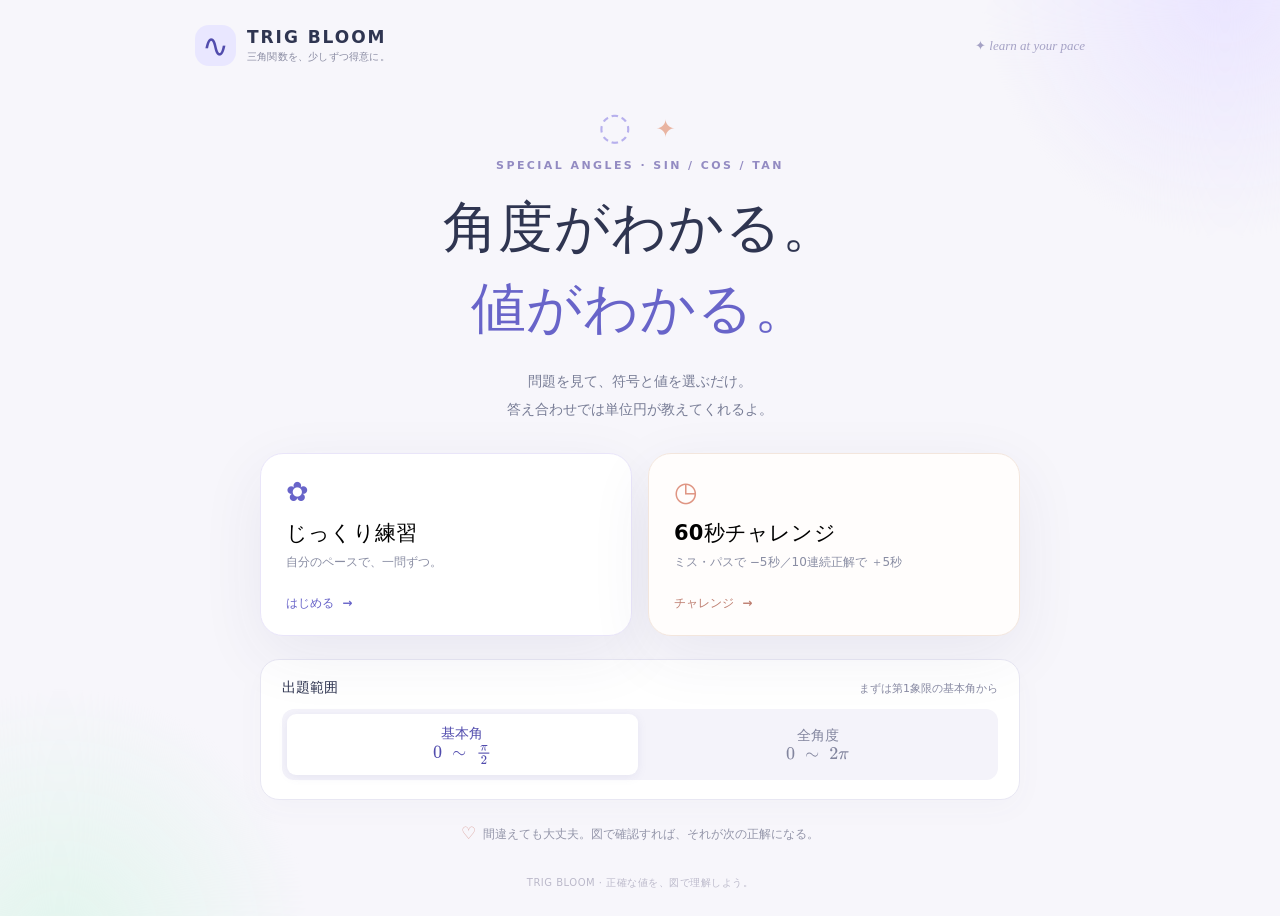
==== commit 45b9f7f4: "Use pi in numerator only for coefficient 1 in fractional radians" ====
--- a/trig-bloom/index.html
+++ b/trig-bloom/index.html
@@ -182,9 +182,9 @@
 
 
 // All expressions are pre-typeset by MathJax with TeX glyph outlines.
-// Angles use the textbook-style coefficient fraction, with pi to its right.
+// Angle convention: pi is the numerator if the coefficient is 1; otherwise use (numerator/denominator) times pi.
 // Runtime does not rely on a CDN, network access or system math fonts.
-const MATH_SVGS = {"0":"<mjx-container class=\"MathJax\" jax=\"SVG\"><svg style=\"vertical-align: -0.05ex;\" width=\"1.131ex\" height=\"1.557ex\" role=\"img\" focusable=\"false\" viewBox=\"0 -666 500 688\"><g stroke=\"currentColor\" fill=\"currentColor\" stroke-width=\"0\" transform=\"scale(1,-1)\"><g data-mml-node=\"math\"><g data-mml-node=\"mn\"><use data-c=\"30\" xlink:href=\"#MJX-TEX-N-30\"></use></g></g></g></svg></mjx-container>","1":"<mjx-container class=\"MathJax\" jax=\"SVG\"><svg style=\"vertical-align: 0;\" width=\"1.131ex\" height=\"1.507ex\" role=\"img\" focusable=\"false\" viewBox=\"0 -666 500 666\"><g stroke=\"currentColor\" fill=\"currentColor\" stroke-width=\"0\" transform=\"scale(1,-1)\"><g data-mml-node=\"math\"><g data-mml-node=\"mn\"><use data-c=\"31\" xlink:href=\"#MJX-TEX-N-31\"></use></g></g></g></svg></mjx-container>","(\\cos\\theta,\\;\\sin\\theta)":"<mjx-container class=\"MathJax\" jax=\"SVG\"><svg style=\"vertical-align: -0.566ex;\" width=\"12.077ex\" height=\"2.262ex\" role=\"img\" focusable=\"false\" viewBox=\"0 -750 5338 1000\"><g stroke=\"currentColor\" fill=\"currentColor\" stroke-width=\"0\" transform=\"scale(1,-1)\"><g data-mml-node=\"math\"><g data-mml-node=\"mo\"><use data-c=\"28\" xlink:href=\"#MJX-TEX-N-28\"></use></g><g data-mml-node=\"mi\" transform=\"translate(389,0)\"><use data-c=\"63\" xlink:href=\"#MJX-TEX-N-63\"></use><use data-c=\"6F\" xlink:href=\"#MJX-TEX-N-6F\" transform=\"translate(444,0)\"></use><use data-c=\"73\" xlink:href=\"#MJX-TEX-N-73\" transform=\"translate(944,0)\"></use></g><g data-mml-node=\"mo\" transform=\"translate(1727,0)\"><use data-c=\"2061\" xlink:href=\"#MJX-TEX-N-2061\"></use></g><g data-mml-node=\"mi\" transform=\"translate(1893.7,0)\"><use data-c=\"1D703\" xlink:href=\"#MJX-TEX-I-1D703\"></use></g><g data-mml-node=\"mo\" transform=\"translate(2362.7,0)\"><use data-c=\"2C\" xlink:href=\"#MJX-TEX-N-2C\"></use></g><g data-mml-node=\"mstyle\" transform=\"translate(2640.7,0)\"><g data-mml-node=\"mspace\"></g></g><g data-mml-node=\"mi\" transform=\"translate(3085.3,0)\"><use data-c=\"73\" xlink:href=\"#MJX-TEX-N-73\"></use><use data-c=\"69\" xlink:href=\"#MJX-TEX-N-69\" transform=\"translate(394,0)\"></use><use data-c=\"6E\" xlink:href=\"#MJX-TEX-N-6E\" transform=\"translate(672,0)\"></use></g><g data-mml-node=\"mo\" transform=\"translate(4313.3,0)\"><use data-c=\"2061\" xlink:href=\"#MJX-TEX-N-2061\"></use></g><g data-mml-node=\"mi\" transform=\"translate(4480,0)\"><use data-c=\"1D703\" xlink:href=\"#MJX-TEX-I-1D703\"></use></g><g data-mml-node=\"mo\" transform=\"translate(4949,0)\"><use data-c=\"29\" xlink:href=\"#MJX-TEX-N-29\"></use></g></g></g></svg></mjx-container>","-1":"<mjx-container class=\"MathJax\" jax=\"SVG\"><svg style=\"vertical-align: -0.186ex;\" width=\"2.891ex\" height=\"1.692ex\" role=\"img\" focusable=\"false\" viewBox=\"0 -666 1278 748\"><g stroke=\"currentColor\" fill=\"currentColor\" stroke-width=\"0\" transform=\"scale(1,-1)\"><g data-mml-node=\"math\"><g data-mml-node=\"mo\"><use data-c=\"2212\" xlink:href=\"#MJX-TEX-N-2212\"></use></g><g data-mml-node=\"mn\" transform=\"translate(778,0)\"><use data-c=\"31\" xlink:href=\"#MJX-TEX-N-31\"></use></g></g></g></svg></mjx-container>","-\\frac{1}{2}":"<mjx-container class=\"MathJax\" jax=\"SVG\"><svg style=\"vertical-align: -0.781ex;\" width=\"3.556ex\" height=\"2.737ex\" role=\"img\" focusable=\"false\" viewBox=\"0 -864.9 1571.6 1209.9\"><g stroke=\"currentColor\" fill=\"currentColor\" stroke-width=\"0\" transform=\"scale(1,-1)\"><g data-mml-node=\"math\"><g data-mml-node=\"mo\"><use data-c=\"2212\" xlink:href=\"#MJX-TEX-N-2212\"></use></g><g data-mml-node=\"mfrac\" transform=\"translate(778,0)\"><g data-mml-node=\"mn\" transform=\"translate(220,394) scale(0.707)\"><use data-c=\"31\" xlink:href=\"#MJX-TEX-N-31\"></use></g><g data-mml-node=\"mn\" transform=\"translate(220,-345) scale(0.707)\"><use data-c=\"32\" xlink:href=\"#MJX-TEX-N-32\"></use></g><rect width=\"553.6\" height=\"60\" x=\"120\" y=\"220\"></rect></g></g></g></svg></mjx-container>","-\\frac{1}{\\sqrt{2}}":"<mjx-container class=\"MathJax\" jax=\"SVG\"><svg style=\"vertical-align: -1.334ex;\" width=\"4.92ex\" height=\"3.291ex\" role=\"img\" focusable=\"false\" viewBox=\"0 -864.9 2174.7 1454.5\"><g stroke=\"currentColor\" fill=\"currentColor\" stroke-width=\"0\" transform=\"scale(1,-1)\"><g data-mml-node=\"math\"><g data-mml-node=\"mo\"><use data-c=\"2212\" xlink:href=\"#MJX-TEX-N-2212\"></use></g><g data-mml-node=\"mfrac\" transform=\"translate(778,0)\"><g data-mml-node=\"mn\" transform=\"translate(521.6,394) scale(0.707)\"><use data-c=\"31\" xlink:href=\"#MJX-TEX-N-31\"></use></g><g data-mml-node=\"msqrt\" transform=\"translate(220,-519.2) scale(0.707)\"><g transform=\"translate(853,0)\"><g data-mml-node=\"mn\"><use data-c=\"32\" xlink:href=\"#MJX-TEX-N-32\"></use></g></g><g data-mml-node=\"mo\" transform=\"translate(0,82.9)\"><use data-c=\"221A\" xlink:href=\"#MJX-TEX-N-221A\"></use></g><rect width=\"500\" height=\"42.4\" x=\"853\" y=\"840.5\"></rect></g><rect width=\"1156.7\" height=\"60\" x=\"120\" y=\"220\"></rect></g></g></g></svg></mjx-container>","-\\frac{1}{\\sqrt{3}}":"<mjx-container class=\"MathJax\" jax=\"SVG\"><svg style=\"vertical-align: -1.334ex;\" width=\"4.92ex\" height=\"3.291ex\" role=\"img\" focusable=\"false\" viewBox=\"0 -864.9 2174.7 1454.5\"><g stroke=\"currentColor\" fill=\"currentColor\" stroke-width=\"0\" transform=\"scale(1,-1)\"><g data-mml-node=\"math\"><g data-mml-node=\"mo\"><use data-c=\"2212\" xlink:href=\"#MJX-TEX-N-2212\"></use></g><g data-mml-node=\"mfrac\" transform=\"translate(778,0)\"><g data-mml-node=\"mn\" transform=\"translate(521.6,394) scale(0.707)\"><use data-c=\"31\" xlink:href=\"#MJX-TEX-N-31\"></use></g><g data-mml-node=\"msqrt\" transform=\"translate(220,-511) scale(0.707)\"><g transform=\"translate(853,0)\"><g data-mml-node=\"mn\"><use data-c=\"33\" xlink:href=\"#MJX-TEX-N-33\"></use></g></g><g data-mml-node=\"mo\" transform=\"translate(0,71.4)\"><use data-c=\"221A\" xlink:href=\"#MJX-TEX-N-221A\"></use></g><rect width=\"500\" height=\"42.4\" x=\"853\" y=\"829\"></rect></g><rect width=\"1156.7\" height=\"60\" x=\"120\" y=\"220\"></rect></g></g></g></svg></mjx-container>","-\\frac{\\sqrt{3}}{2}":"<mjx-container class=\"MathJax\" jax=\"SVG\"><svg style=\"vertical-align: -0.781ex;\" width=\"4.92ex\" height=\"3.246ex\" role=\"img\" focusable=\"false\" viewBox=\"0 -1089.5 2174.7 1434.5\"><g stroke=\"currentColor\" fill=\"currentColor\" stroke-width=\"0\" transform=\"scale(1,-1)\"><g data-mml-node=\"math\"><g data-mml-node=\"mo\"><use data-c=\"2212\" xlink:href=\"#MJX-TEX-N-2212\"></use></g><g data-mml-node=\"mfrac\" transform=\"translate(778,0)\"><g data-mml-node=\"msqrt\" transform=\"translate(220,418.5) scale(0.707)\"><g transform=\"translate(853,0)\"><g data-mml-node=\"mn\"><use data-c=\"33\" xlink:href=\"#MJX-TEX-N-33\"></use></g></g><g data-mml-node=\"mo\" transform=\"translate(0,71.4)\"><use data-c=\"221A\" xlink:href=\"#MJX-TEX-N-221A\"></use></g><rect width=\"500\" height=\"42.4\" x=\"853\" y=\"829\"></rect></g><g data-mml-node=\"mn\" transform=\"translate(521.6,-345) scale(0.707)\"><use data-c=\"32\" xlink:href=\"#MJX-TEX-N-32\"></use></g><rect width=\"1156.7\" height=\"60\" x=\"120\" y=\"220\"></rect></g></g></g></svg></mjx-container>","-\\sqrt{3}":"<mjx-container class=\"MathJax\" jax=\"SVG\"><svg style=\"vertical-align: -0.251ex;\" width=\"4.821ex\" height=\"2.398ex\" role=\"img\" focusable=\"false\" viewBox=\"0 -949 2131 1060\"><g stroke=\"currentColor\" fill=\"currentColor\" stroke-width=\"0\" transform=\"scale(1,-1)\"><g data-mml-node=\"math\"><g data-mml-node=\"mo\"><use data-c=\"2212\" xlink:href=\"#MJX-TEX-N-2212\"></use></g><g data-mml-node=\"msqrt\" transform=\"translate(778,0)\"><g transform=\"translate(853,0)\"><g data-mml-node=\"mn\"><use data-c=\"33\" xlink:href=\"#MJX-TEX-N-33\"></use></g></g><g data-mml-node=\"mo\" transform=\"translate(0,89)\"><use data-c=\"221A\" xlink:href=\"#MJX-TEX-N-221A\"></use></g><rect width=\"500\" height=\"60\" x=\"853\" y=\"829\"></rect></g></g></g></svg></mjx-container>","0\\;\\sim\\;2\\pi":"<mjx-container class=\"MathJax\" jax=\"SVG\"><svg style=\"vertical-align: -0.05ex;\" width=\"7.827ex\" height=\"1.557ex\" role=\"img\" focusable=\"false\" viewBox=\"0 -666 3459.6 688\"><g stroke=\"currentColor\" fill=\"currentColor\" stroke-width=\"0\" transform=\"scale(1,-1)\"><g data-mml-node=\"math\"><g data-mml-node=\"mn\"><use data-c=\"30\" xlink:href=\"#MJX-TEX-N-30\"></use></g><g data-mml-node=\"mstyle\" transform=\"translate(500,0)\"><g data-mml-node=\"mspace\"></g></g><g data-mml-node=\"mo\" transform=\"translate(1055.8,0)\"><use data-c=\"223C\" xlink:href=\"#MJX-TEX-N-223C\"></use></g><g data-mml-node=\"mstyle\" transform=\"translate(1833.8,0)\"><g data-mml-node=\"mspace\"></g></g><g data-mml-node=\"mn\" transform=\"translate(2389.6,0)\"><use data-c=\"32\" xlink:href=\"#MJX-TEX-N-32\"></use></g><g data-mml-node=\"mi\" transform=\"translate(2889.6,0)\"><use data-c=\"1D70B\" xlink:href=\"#MJX-TEX-I-1D70B\"></use></g></g></g></svg></mjx-container>","0\\;\\sim\\;\\frac{\\pi}{2}":"<mjx-container class=\"MathJax\" jax=\"SVG\"><svg style=\"vertical-align: -0.781ex;\" width=\"8.491ex\" height=\"2.737ex\" role=\"img\" focusable=\"false\" viewBox=\"0 -864.9 3753.1 1209.9\"><g stroke=\"currentColor\" fill=\"currentColor\" stroke-width=\"0\" transform=\"scale(1,-1)\"><g data-mml-node=\"math\"><g data-mml-node=\"mn\"><use data-c=\"30\" xlink:href=\"#MJX-TEX-N-30\"></use></g><g data-mml-node=\"mstyle\" transform=\"translate(500,0)\"><g data-mml-node=\"mspace\"></g></g><g data-mml-node=\"mo\" transform=\"translate(1055.8,0)\"><use data-c=\"223C\" xlink:href=\"#MJX-TEX-N-223C\"></use></g><g data-mml-node=\"mstyle\" transform=\"translate(1833.8,0)\"><g data-mml-node=\"mspace\"></g></g><g data-mml-node=\"mfrac\" transform=\"translate(2389.6,0)\"><g data-mml-node=\"mn\" transform=\"translate(220,394) scale(0.707)\"><use data-c=\"31\" xlink:href=\"#MJX-TEX-N-31\"></use></g><g data-mml-node=\"mn\" transform=\"translate(220,-345) scale(0.707)\"><use data-c=\"32\" xlink:href=\"#MJX-TEX-N-32\"></use></g><rect width=\"553.6\" height=\"60\" x=\"120\" y=\"220\"></rect></g><g data-mml-node=\"mi\" transform=\"translate(3183.1,0)\"><use data-c=\"1D70B\" xlink:href=\"#MJX-TEX-I-1D70B\"></use></g></g></g></svg></mjx-container>","2\\pi":"<mjx-container class=\"MathJax\" jax=\"SVG\"><svg style=\"vertical-align: -0.025ex;\" width=\"2.421ex\" height=\"1.532ex\" role=\"img\" focusable=\"false\" viewBox=\"0 -666 1070 677\"><g stroke=\"currentColor\" fill=\"currentColor\" stroke-width=\"0\" transform=\"scale(1,-1)\"><g data-mml-node=\"math\"><g data-mml-node=\"mn\"><use data-c=\"32\" xlink:href=\"#MJX-TEX-N-32\"></use></g><g data-mml-node=\"mi\" transform=\"translate(500,0)\"><use data-c=\"1D70B\" xlink:href=\"#MJX-TEX-I-1D70B\"></use></g></g></g></svg></mjx-container>","\\cos\\,0\\;=\\; 1":"<mjx-container class=\"MathJax\" jax=\"SVG\"><svg style=\"vertical-align: -0.186ex;\" width=\"10.32ex\" height=\"1.692ex\" role=\"img\" focusable=\"false\" viewBox=\"0 -666 4561.2 748\"><g stroke=\"currentColor\" fill=\"currentColor\" stroke-width=\"0\" transform=\"scale(1,-1)\"><g data-mml-node=\"math\"><g data-mml-node=\"mi\"><use data-c=\"63\" xlink:href=\"#MJX-TEX-N-63\"></use><use data-c=\"6F\" xlink:href=\"#MJX-TEX-N-6F\" transform=\"translate(444,0)\"></use><use data-c=\"73\" xlink:href=\"#MJX-TEX-N-73\" transform=\"translate(944,0)\"></use></g><g data-mml-node=\"mstyle\" transform=\"translate(1338,0)\"><g data-mml-node=\"mspace\"></g></g><g data-mml-node=\"mn\" transform=\"translate(1671.7,0)\"><use data-c=\"30\" xlink:href=\"#MJX-TEX-N-30\"></use></g><g data-mml-node=\"mstyle\" transform=\"translate(2171.7,0)\"><g data-mml-node=\"mspace\"></g></g><g data-mml-node=\"mo\" transform=\"translate(2727.4,0)\"><use data-c=\"3D\" xlink:href=\"#MJX-TEX-N-3D\"></use></g><g data-mml-node=\"mstyle\" transform=\"translate(3505.4,0)\"><g data-mml-node=\"mspace\"></g></g><g data-mml-node=\"mn\" transform=\"translate(4061.2,0)\"><use data-c=\"31\" xlink:href=\"#MJX-TEX-N-31\"></use></g></g></g></svg></mjx-container>","\\cos\\,0\\;=\\; ?":"<mjx-container class=\"MathJax\" jax=\"SVG\"><svg style=\"vertical-align: -0.186ex;\" width=\"9.628ex\" height=\"1.781ex\" role=\"img\" focusable=\"false\" viewBox=\"0 -705 4255.4 787\"><g stroke=\"currentColor\" fill=\"currentColor\" stroke-width=\"0\" transform=\"scale(1,-1)\"><g data-mml-node=\"math\"><g data-mml-node=\"mi\"><use data-c=\"63\" xlink:href=\"#MJX-TEX-N-63\"></use><use data-c=\"6F\" xlink:href=\"#MJX-TEX-N-6F\" transform=\"translate(444,0)\"></use><use data-c=\"73\" xlink:href=\"#MJX-TEX-N-73\" transform=\"translate(944,0)\"></use></g><g data-mml-node=\"mstyle\" transform=\"translate(1338,0)\"><g data-mml-node=\"mspace\"></g></g><g data-mml-node=\"mn\" transform=\"translate(1671.7,0)\"><use data-c=\"30\" xlink:href=\"#MJX-TEX-N-30\"></use></g><g data-mml-node=\"mstyle\" transform=\"translate(2171.7,0)\"><g data-mml-node=\"mspace\"></g></g><g data-mml-node=\"mo\" transform=\"translate(2727.4,0)\"><use data-c=\"3D\" xlink:href=\"#MJX-TEX-N-3D\"></use></g><g data-mml-node=\"mstyle\" transform=\"translate(3505.4,0)\"><g data-mml-node=\"mspace\"></g></g><g data-mml-node=\"mo\" transform=\"translate(3783.4,0)\"><use data-c=\"3F\" xlink:href=\"#MJX-TEX-N-3F\"></use></g></g></g></svg></mjx-container>","\\cos\\,2\\pi\\;=\\; 1":"<mjx-container class=\"MathJax\" jax=\"SVG\"><svg style=\"vertical-align: -0.186ex;\" width=\"11.609ex\" height=\"1.692ex\" role=\"img\" focusable=\"false\" viewBox=\"0 -666 5131.2 748\"><g stroke=\"currentColor\" fill=\"currentColor\" stroke-width=\"0\" transform=\"scale(1,-1)\"><g data-mml-node=\"math\"><g data-mml-node=\"mi\"><use data-c=\"63\" xlink:href=\"#MJX-TEX-N-63\"></use><use data-c=\"6F\" xlink:href=\"#MJX-TEX-N-6F\" transform=\"translate(444,0)\"></use><use data-c=\"73\" xlink:href=\"#MJX-TEX-N-73\" transform=\"translate(944,0)\"></use></g><g data-mml-node=\"mstyle\" transform=\"translate(1338,0)\"><g data-mml-node=\"mspace\"></g></g><g data-mml-node=\"mn\" transform=\"translate(1671.7,0)\"><use data-c=\"32\" xlink:href=\"#MJX-TEX-N-32\"></use></g><g data-mml-node=\"mi\" transform=\"translate(2171.7,0)\"><use data-c=\"1D70B\" xlink:href=\"#MJX-TEX-I-1D70B\"></use></g><g data-mml-node=\"mstyle\" transform=\"translate(2741.7,0)\"><g data-mml-node=\"mspace\"></g></g><g data-mml-node=\"mo\" transform=\"translate(3297.4,0)\"><use data-c=\"3D\" xlink:href=\"#MJX-TEX-N-3D\"></use></g><g data-mml-node=\"mstyle\" transform=\"translate(4075.4,0)\"><g data-mml-node=\"mspace\"></g></g><g data-mml-node=\"mn\" transform=\"translate(4631.2,0)\"><use data-c=\"31\" xlink:href=\"#MJX-TEX-N-31\"></use></g></g></g></svg></mjx-container>","\\cos\\,2\\pi\\;=\\; ?":"<mjx-container class=\"MathJax\" jax=\"SVG\"><svg style=\"vertical-align: -0.186ex;\" width=\"10.917ex\" height=\"1.781ex\" role=\"img\" focusable=\"false\" viewBox=\"0 -705 4825.4 787\"><g stroke=\"currentColor\" fill=\"currentColor\" stroke-width=\"0\" transform=\"scale(1,-1)\"><g data-mml-node=\"math\"><g data-mml-node=\"mi\"><use data-c=\"63\" xlink:href=\"#MJX-TEX-N-63\"></use><use data-c=\"6F\" xlink:href=\"#MJX-TEX-N-6F\" transform=\"translate(444,0)\"></use><use data-c=\"73\" xlink:href=\"#MJX-TEX-N-73\" transform=\"translate(944,0)\"></use></g><g data-mml-node=\"mstyle\" transform=\"translate(1338,0)\"><g data-mml-node=\"mspace\"></g></g><g data-mml-node=\"mn\" transform=\"translate(1671.7,0)\"><use data-c=\"32\" xlink:href=\"#MJX-TEX-N-32\"></use></g><g data-mml-node=\"mi\" transform=\"translate(2171.7,0)\"><use data-c=\"1D70B\" xlink:href=\"#MJX-TEX-I-1D70B\"></use></g><g data-mml-node=\"mstyle\" transform=\"translate(2741.7,0)\"><g data-mml-node=\"mspace\"></g></g><g data-mml-node=\"mo\" transform=\"translate(3297.4,0)\"><use data-c=\"3D\" xlink:href=\"#MJX-TEX-N-3D\"></use></g><g data-mml-node=\"mstyle\" transform=\"translate(4075.4,0)\"><g data-mml-node=\"mspace\"></g></g><g data-mml-node=\"mo\" transform=\"translate(4353.4,0)\"><use data-c=\"3F\" xlink:href=\"#MJX-TEX-N-3F\"></use></g></g></g></svg></mjx-container>","\\cos\\,\\frac{11\\pi}{6}\\;=\\; ?":"<mjx-container class=\"MathJax\" jax=\"SVG\"><svg style=\"vertical-align: -0.816ex;\" width=\"12.381ex\" height=\"2.773ex\" role=\"img\" focusable=\"false\" viewBox=\"0 -864.9 5472.6 1225.5\"><g stroke=\"currentColor\" fill=\"currentColor\" stroke-width=\"0\" transform=\"scale(1,-1)\"><g data-mml-node=\"math\"><g data-mml-node=\"mi\"><use data-c=\"63\" xlink:href=\"#MJX-TEX-N-63\"></use><use data-c=\"6F\" xlink:href=\"#MJX-TEX-N-6F\" transform=\"translate(444,0)\"></use><use data-c=\"73\" xlink:href=\"#MJX-TEX-N-73\" transform=\"translate(944,0)\"></use></g><g data-mml-node=\"mstyle\" transform=\"translate(1338,0)\"><g data-mml-node=\"mspace\"></g></g><g data-mml-node=\"mfrac\" transform=\"translate(1671.7,0)\"><g data-mml-node=\"mn\" transform=\"translate(220,394) scale(0.707)\"><use data-c=\"31\" xlink:href=\"#MJX-TEX-N-31\"></use><use data-c=\"31\" xlink:href=\"#MJX-TEX-N-31\" transform=\"translate(500,0)\"></use></g><g data-mml-node=\"mn\" transform=\"translate(396.8,-345) scale(0.707)\"><use data-c=\"36\" xlink:href=\"#MJX-TEX-N-36\"></use></g><rect width=\"907.1\" height=\"60\" x=\"120\" y=\"220\"></rect></g><g data-mml-node=\"mi\" transform=\"translate(2818.8,0)\"><use data-c=\"1D70B\" xlink:href=\"#MJX-TEX-I-1D70B\"></use></g><g data-mml-node=\"mstyle\" transform=\"translate(3388.8,0)\"><g data-mml-node=\"mspace\"></g></g><g data-mml-node=\"mo\" transform=\"translate(3944.6,0)\"><use data-c=\"3D\" xlink:href=\"#MJX-TEX-N-3D\"></use></g><g data-mml-node=\"mstyle\" transform=\"translate(4722.6,0)\"><g data-mml-node=\"mspace\"></g></g><g data-mml-node=\"mo\" transform=\"translate(5000.6,0)\"><use data-c=\"3F\" xlink:href=\"#MJX-TEX-N-3F\"></use></g></g></g></svg></mjx-container>","\\cos\\,\\frac{11\\pi}{6}\\;=\\; \\frac{\\sqrt{3}}{2}":"<mjx-container class=\"MathJax\" jax=\"SVG\"><svg style=\"vertical-align: -0.816ex;\" width=\"15.102ex\" height=\"3.281ex\" role=\"img\" focusable=\"false\" viewBox=\"0 -1089.5 6675 1450.1\"><g stroke=\"currentColor\" fill=\"currentColor\" stroke-width=\"0\" transform=\"scale(1,-1)\"><g data-mml-node=\"math\"><g data-mml-node=\"mi\"><use data-c=\"63\" xlink:href=\"#MJX-TEX-N-63\"></use><use data-c=\"6F\" xlink:href=\"#MJX-TEX-N-6F\" transform=\"translate(444,0)\"></use><use data-c=\"73\" xlink:href=\"#MJX-TEX-N-73\" transform=\"translate(944,0)\"></use></g><g data-mml-node=\"mstyle\" transform=\"translate(1338,0)\"><g data-mml-node=\"mspace\"></g></g><g data-mml-node=\"mfrac\" transform=\"translate(1671.7,0)\"><g data-mml-node=\"mn\" transform=\"translate(220,394) scale(0.707)\"><use data-c=\"31\" xlink:href=\"#MJX-TEX-N-31\"></use><use data-c=\"31\" xlink:href=\"#MJX-TEX-N-31\" transform=\"translate(500,0)\"></use></g><g data-mml-node=\"mn\" transform=\"translate(396.8,-345) scale(0.707)\"><use data-c=\"36\" xlink:href=\"#MJX-TEX-N-36\"></use></g><rect width=\"907.1\" height=\"60\" x=\"120\" y=\"220\"></rect></g><g data-mml-node=\"mi\" transform=\"translate(2818.8,0)\"><use data-c=\"1D70B\" xlink:href=\"#MJX-TEX-I-1D70B\"></use></g><g data-mml-node=\"mstyle\" transform=\"translate(3388.8,0)\"><g data-mml-node=\"mspace\"></g></g><g data-mml-node=\"mo\" transform=\"translate(3944.6,0)\"><use data-c=\"3D\" xlink:href=\"#MJX-TEX-N-3D\"></use></g><g data-mml-node=\"mstyle\" transform=\"translate(4722.6,0)\"><g data-mml-node=\"mspace\"></g></g><g data-mml-node=\"mfrac\" transform=\"translate(5278.3,0)\"><g data-mml-node=\"msqrt\" transform=\"translate(220,418.5) scale(0.707)\"><g transform=\"translate(853,0)\"><g data-mml-node=\"mn\"><use data-c=\"33\" xlink:href=\"#MJX-TEX-N-33\"></use></g></g><g data-mml-node=\"mo\" transform=\"translate(0,71.4)\"><use data-c=\"221A\" xlink:href=\"#MJX-TEX-N-221A\"></use></g><rect width=\"500\" height=\"42.4\" x=\"853\" y=\"829\"></rect></g><g data-mml-node=\"mn\" transform=\"translate(521.6,-345) scale(0.707)\"><use data-c=\"32\" xlink:href=\"#MJX-TEX-N-32\"></use></g><rect width=\"1156.7\" height=\"60\" x=\"120\" y=\"220\"></rect></g></g></g></svg></mjx-container>","\\cos\\,\\frac{2\\pi}{3}\\;=\\; -\\frac{1}{2}":"<mjx-container class=\"MathJax\" jax=\"SVG\"><svg style=\"vertical-align: -0.816ex;\" width=\"14.698ex\" height=\"2.773ex\" role=\"img\" focusable=\"false\" viewBox=\"0 -864.9 6496.3 1225.5\"><g stroke=\"currentColor\" fill=\"currentColor\" stroke-width=\"0\" transform=\"scale(1,-1)\"><g data-mml-node=\"math\"><g data-mml-node=\"mi\"><use data-c=\"63\" xlink:href=\"#MJX-TEX-N-63\"></use><use data-c=\"6F\" xlink:href=\"#MJX-TEX-N-6F\" transform=\"translate(444,0)\"></use><use data-c=\"73\" xlink:href=\"#MJX-TEX-N-73\" transform=\"translate(944,0)\"></use></g><g data-mml-node=\"mstyle\" transform=\"translate(1338,0)\"><g data-mml-node=\"mspace\"></g></g><g data-mml-node=\"mfrac\" transform=\"translate(1671.7,0)\"><g data-mml-node=\"mn\" transform=\"translate(220,394) scale(0.707)\"><use data-c=\"32\" xlink:href=\"#MJX-TEX-N-32\"></use></g><g data-mml-node=\"mn\" transform=\"translate(220,-345) scale(0.707)\"><use data-c=\"33\" xlink:href=\"#MJX-TEX-N-33\"></use></g><rect width=\"553.6\" height=\"60\" x=\"120\" y=\"220\"></rect></g><g data-mml-node=\"mi\" transform=\"translate(2465.2,0)\"><use data-c=\"1D70B\" xlink:href=\"#MJX-TEX-I-1D70B\"></use></g><g data-mml-node=\"mstyle\" transform=\"translate(3035.2,0)\"><g data-mml-node=\"mspace\"></g></g><g data-mml-node=\"mo\" transform=\"translate(3591,0)\"><use data-c=\"3D\" xlink:href=\"#MJX-TEX-N-3D\"></use></g><g data-mml-node=\"mstyle\" transform=\"translate(4369,0)\"><g data-mml-node=\"mspace\"></g></g><g data-mml-node=\"mo\" transform=\"translate(4924.8,0)\"><use data-c=\"2212\" xlink:href=\"#MJX-TEX-N-2212\"></use></g><g data-mml-node=\"mfrac\" transform=\"translate(5702.8,0)\"><g data-mml-node=\"mn\" transform=\"translate(220,394) scale(0.707)\"><use data-c=\"31\" xlink:href=\"#MJX-TEX-N-31\"></use></g><g data-mml-node=\"mn\" transform=\"translate(220,-345) scale(0.707)\"><use data-c=\"32\" xlink:href=\"#MJX-TEX-N-32\"></use></g><rect width=\"553.6\" height=\"60\" x=\"120\" y=\"220\"></rect></g></g></g></svg></mjx-container>","\\cos\\,\\frac{2\\pi}{3}\\;=\\; ?":"<mjx-container class=\"MathJax\" jax=\"SVG\"><svg style=\"vertical-align: -0.816ex;\" width=\"11.581ex\" height=\"2.773ex\" role=\"img\" focusable=\"false\" viewBox=\"0 -864.9 5119 1225.5\"><g stroke=\"currentColor\" fill=\"currentColor\" stroke-width=\"0\" transform=\"scale(1,-1)\"><g data-mml-node=\"math\"><g data-mml-node=\"mi\"><use data-c=\"63\" xlink:href=\"#MJX-TEX-N-63\"></use><use data-c=\"6F\" xlink:href=\"#MJX-TEX-N-6F\" transform=\"translate(444,0)\"></use><use data-c=\"73\" xlink:href=\"#MJX-TEX-N-73\" transform=\"translate(944,0)\"></use></g><g data-mml-node=\"mstyle\" transform=\"translate(1338,0)\"><g data-mml-node=\"mspace\"></g></g><g data-mml-node=\"mfrac\" transform=\"translate(1671.7,0)\"><g data-mml-node=\"mn\" transform=\"translate(220,394) scale(0.707)\"><use data-c=\"32\" xlink:href=\"#MJX-TEX-N-32\"></use></g><g data-mml-node=\"mn\" transform=\"translate(220,-345) scale(0.707)\"><use data-c=\"33\" xlink:href=\"#MJX-TEX-N-33\"></use></g><rect width=\"553.6\" height=\"60\" x=\"120\" y=\"220\"></rect></g><g data-mml-node=\"mi\" transform=\"translate(2465.2,0)\"><use data-c=\"1D70B\" xlink:href=\"#MJX-TEX-I-1D70B\"></use></g><g data-mml-node=\"mstyle\" transform=\"translate(3035.2,0)\"><g data-mml-node=\"mspace\"></g></g><g data-mml-node=\"mo\" transform=\"translate(3591,0)\"><use data-c=\"3D\" xlink:href=\"#MJX-TEX-N-3D\"></use></g><g data-mml-node=\"mstyle\" transform=\"translate(4369,0)\"><g data-mml-node=\"mspace\"></g></g><g data-mml-node=\"mo\" transform=\"translate(4647,0)\"><use data-c=\"3F\" xlink:href=\"#MJX-TEX-N-3F\"></use></g></g></g></svg></mjx-container>","\\cos\\,\\frac{3\\pi}{2}\\;=\\; 0":"<mjx-container class=\"MathJax\" jax=\"SVG\"><svg style=\"vertical-align: -0.781ex;\" width=\"12.273ex\" height=\"2.736ex\" role=\"img\" focusable=\"false\" viewBox=\"0 -864.2 5424.8 1209.2\"><g stroke=\"currentColor\" fill=\"currentColor\" stroke-width=\"0\" transform=\"scale(1,-1)\"><g data-mml-node=\"math\"><g data-mml-node=\"mi\"><use data-c=\"63\" xlink:href=\"#MJX-TEX-N-63\"></use><use data-c=\"6F\" xlink:href=\"#MJX-TEX-N-6F\" transform=\"translate(444,0)\"></use><use data-c=\"73\" xlink:href=\"#MJX-TEX-N-73\" transform=\"translate(944,0)\"></use></g><g data-mml-node=\"mstyle\" transform=\"translate(1338,0)\"><g data-mml-node=\"mspace\"></g></g><g data-mml-node=\"mfrac\" transform=\"translate(1671.7,0)\"><g data-mml-node=\"mn\" transform=\"translate(220,394) scale(0.707)\"><use data-c=\"33\" xlink:href=\"#MJX-TEX-N-33\"></use></g><g data-mml-node=\"mn\" transform=\"translate(220,-345) scale(0.707)\"><use data-c=\"32\" xlink:href=\"#MJX-TEX-N-32\"></use></g><rect width=\"553.6\" height=\"60\" x=\"120\" y=\"220\"></rect></g><g data-mml-node=\"mi\" transform=\"translate(2465.2,0)\"><use data-c=\"1D70B\" xlink:href=\"#MJX-TEX-I-1D70B\"></use></g><g data-mml-node=\"mstyle\" transform=\"translate(3035.2,0)\"><g data-mml-node=\"mspace\"></g></g><g data-mml-node=\"mo\" transform=\"translate(3591,0)\"><use data-c=\"3D\" xlink:href=\"#MJX-TEX-N-3D\"></use></g><g data-mml-node=\"mstyle\" transform=\"translate(4369,0)\"><g data-mml-node=\"mspace\"></g></g><g data-mml-node=\"mn\" transform=\"translate(4924.8,0)\"><use data-c=\"30\" xlink:href=\"#MJX-TEX-N-30\"></use></g></g></g></svg></mjx-container>","\\cos\\,\\frac{3\\pi}{2}\\;=\\; ?":"<mjx-container class=\"MathJax\" jax=\"SVG\"><svg style=\"vertical-align: -0.781ex;\" width=\"11.581ex\" height=\"2.736ex\" role=\"img\" focusable=\"false\" viewBox=\"0 -864.2 5119 1209.2\"><g stroke=\"currentColor\" fill=\"currentColor\" stroke-width=\"0\" transform=\"scale(1,-1)\"><g data-mml-node=\"math\"><g data-mml-node=\"mi\"><use data-c=\"63\" xlink:href=\"#MJX-TEX-N-63\"></use><use data-c=\"6F\" xlink:href=\"#MJX-TEX-N-6F\" transform=\"translate(444,0)\"></use><use data-c=\"73\" xlink:href=\"#MJX-TEX-N-73\" transform=\"translate(944,0)\"></use></g><g data-mml-node=\"mstyle\" transform=\"translate(1338,0)\"><g data-mml-node=\"mspace\"></g></g><g data-mml-node=\"mfrac\" transform=\"translate(1671.7,0)\"><g data-mml-node=\"mn\" transform=\"translate(220,394) scale(0.707)\"><use data-c=\"33\" xlink:href=\"#MJX-TEX-N-33\"></use></g><g data-mml-node=\"mn\" transform=\"translate(220,-345) scale(0.707)\"><use data-c=\"32\" xlink:href=\"#MJX-TEX-N-32\"></use></g><rect width=\"553.6\" height=\"60\" x=\"120\" y=\"220\"></rect></g><g data-mml-node=\"mi\" transform=\"translate(2465.2,0)\"><use data-c=\"1D70B\" xlink:href=\"#MJX-TEX-I-1D70B\"></use></g><g data-mml-node=\"mstyle\" transform=\"translate(3035.2,0)\"><g data-mml-node=\"mspace\"></g></g><g data-mml-node=\"mo\" transform=\"translate(3591,0)\"><use data-c=\"3D\" xlink:href=\"#MJX-TEX-N-3D\"></use></g><g data-mml-node=\"mstyle\" transform=\"translate(4369,0)\"><g data-mml-node=\"mspace\"></g></g><g data-mml-node=\"mo\" transform=\"translate(4647,0)\"><use data-c=\"3F\" xlink:href=\"#MJX-TEX-N-3F\"></use></g></g></g></svg></mjx-container>","\\cos\\,\\frac{3\\pi}{4}\\;=\\; -\\frac{1}{\\sqrt{2}}":"<mjx-container class=\"MathJax\" jax=\"SVG\"><svg style=\"vertical-align: -1.334ex;\" width=\"16.062ex\" height=\"3.291ex\" role=\"img\" focusable=\"false\" viewBox=\"0 -864.9 7099.5 1454.5\"><g stroke=\"currentColor\" fill=\"currentColor\" stroke-width=\"0\" transform=\"scale(1,-1)\"><g data-mml-node=\"math\"><g data-mml-node=\"mi\"><use data-c=\"63\" xlink:href=\"#MJX-TEX-N-63\"></use><use data-c=\"6F\" xlink:href=\"#MJX-TEX-N-6F\" transform=\"translate(444,0)\"></use><use data-c=\"73\" xlink:href=\"#MJX-TEX-N-73\" transform=\"translate(944,0)\"></use></g><g data-mml-node=\"mstyle\" transform=\"translate(1338,0)\"><g data-mml-node=\"mspace\"></g></g><g data-mml-node=\"mfrac\" transform=\"translate(1671.7,0)\"><g data-mml-node=\"mn\" transform=\"translate(220,394) scale(0.707)\"><use data-c=\"33\" xlink:href=\"#MJX-TEX-N-33\"></use></g><g data-mml-node=\"mn\" transform=\"translate(220,-345) scale(0.707)\"><use data-c=\"34\" xlink:href=\"#MJX-TEX-N-34\"></use></g><rect width=\"553.6\" height=\"60\" x=\"120\" y=\"220\"></rect></g><g data-mml-node=\"mi\" transform=\"translate(2465.2,0)\"><use data-c=\"1D70B\" xlink:href=\"#MJX-TEX-I-1D70B\"></use></g><g data-mml-node=\"mstyle\" transform=\"translate(3035.2,0)\"><g data-mml-node=\"mspace\"></g></g><g data-mml-node=\"mo\" transform=\"translate(3591,0)\"><use data-c=\"3D\" xlink:href=\"#MJX-TEX-N-3D\"></use></g><g data-mml-node=\"mstyle\" transform=\"translate(4369,0)\"><g data-mml-node=\"mspace\"></g></g><g data-mml-node=\"mo\" transform=\"translate(4924.8,0)\"><use data-c=\"2212\" xlink:href=\"#MJX-TEX-N-2212\"></use></g><g data-mml-node=\"mfrac\" transform=\"translate(5702.8,0)\"><g data-mml-node=\"mn\" transform=\"translate(521.6,394) scale(0.707)\"><use data-c=\"31\" xlink:href=\"#MJX-TEX-N-31\"></use></g><g data-mml-node=\"msqrt\" transform=\"translate(220,-519.2) scale(0.707)\"><g transform=\"translate(853,0)\"><g data-mml-node=\"mn\"><use data-c=\"32\" xlink:href=\"#MJX-TEX-N-32\"></use></g></g><g data-mml-node=\"mo\" transform=\"translate(0,82.9)\"><use data-c=\"221A\" xlink:href=\"#MJX-TEX-N-221A\"></use></g><rect width=\"500\" height=\"42.4\" x=\"853\" y=\"840.5\"></rect></g><rect width=\"1156.7\" height=\"60\" x=\"120\" y=\"220\"></rect></g></g></g></svg></mjx-container>","\\cos\\,\\frac{3\\pi}{4}\\;=\\; ?":"<mjx-container class=\"MathJax\" jax=\"SVG\"><svg style=\"vertical-align: -0.781ex;\" width=\"11.581ex\" height=\"2.736ex\" role=\"img\" focusable=\"false\" viewBox=\"0 -864.2 5119 1209.2\"><g stroke=\"currentColor\" fill=\"currentColor\" stroke-width=\"0\" transform=\"scale(1,-1)\"><g data-mml-node=\"math\"><g data-mml-node=\"mi\"><use data-c=\"63\" xlink:href=\"#MJX-TEX-N-63\"></use><use data-c=\"6F\" xlink:href=\"#MJX-TEX-N-6F\" transform=\"translate(444,0)\"></use><use data-c=\"73\" xlink:href=\"#MJX-TEX-N-73\" transform=\"translate(944,0)\"></use></g><g data-mml-node=\"mstyle\" transform=\"translate(1338,0)\"><g data-mml-node=\"mspace\"></g></g><g data-mml-node=\"mfrac\" transform=\"translate(1671.7,0)\"><g data-mml-node=\"mn\" transform=\"translate(220,394) scale(0.707)\"><use data-c=\"33\" xlink:href=\"#MJX-TEX-N-33\"></use></g><g data-mml-node=\"mn\" transform=\"translate(220,-345) scale(0.707)\"><use data-c=\"34\" xlink:href=\"#MJX-TEX-N-34\"></use></g><rect width=\"553.6\" height=\"60\" x=\"120\" y=\"220\"></rect></g><g data-mml-node=\"mi\" transform=\"translate(2465.2,0)\"><use data-c=\"1D70B\" xlink:href=\"#MJX-TEX-I-1D70B\"></use></g><g data-mml-node=\"mstyle\" transform=\"translate(3035.2,0)\"><g data-mml-node=\"mspace\"></g></g><g data-mml-node=\"mo\" transform=\"translate(3591,0)\"><use data-c=\"3D\" xlink:href=\"#MJX-TEX-N-3D\"></use></g><g data-mml-node=\"mstyle\" transform=\"translate(4369,0)\"><g data-mml-node=\"mspace\"></g></g><g data-mml-node=\"mo\" transform=\"translate(4647,0)\"><use data-c=\"3F\" xlink:href=\"#MJX-TEX-N-3F\"></use></g></g></g></svg></mjx-container>","\\cos\\,\\frac{4\\pi}{3}\\;=\\; -\\frac{1}{2}":"<mjx-container class=\"MathJax\" jax=\"SVG\"><svg style=\"vertical-align: -0.816ex;\" width=\"14.698ex\" height=\"2.79ex\" role=\"img\" focusable=\"false\" viewBox=\"0 -872.7 6496.3 1233.3\"><g stroke=\"currentColor\" fill=\"currentColor\" stroke-width=\"0\" transform=\"scale(1,-1)\"><g data-mml-node=\"math\"><g data-mml-node=\"mi\"><use data-c=\"63\" xlink:href=\"#MJX-TEX-N-63\"></use><use data-c=\"6F\" xlink:href=\"#MJX-TEX-N-6F\" transform=\"translate(444,0)\"></use><use data-c=\"73\" xlink:href=\"#MJX-TEX-N-73\" transform=\"translate(944,0)\"></use></g><g data-mml-node=\"mstyle\" transform=\"translate(1338,0)\"><g data-mml-node=\"mspace\"></g></g><g data-mml-node=\"mfrac\" transform=\"translate(1671.7,0)\"><g data-mml-node=\"mn\" transform=\"translate(220,394) scale(0.707)\"><use data-c=\"34\" xlink:href=\"#MJX-TEX-N-34\"></use></g><g data-mml-node=\"mn\" transform=\"translate(220,-345) scale(0.707)\"><use data-c=\"33\" xlink:href=\"#MJX-TEX-N-33\"></use></g><rect width=\"553.6\" height=\"60\" x=\"120\" y=\"220\"></rect></g><g data-mml-node=\"mi\" transform=\"translate(2465.2,0)\"><use data-c=\"1D70B\" xlink:href=\"#MJX-TEX-I-1D70B\"></use></g><g data-mml-node=\"mstyle\" transform=\"translate(3035.2,0)\"><g data-mml-node=\"mspace\"></g></g><g data-mml-node=\"mo\" transform=\"translate(3591,0)\"><use data-c=\"3D\" xlink:href=\"#MJX-TEX-N-3D\"></use></g><g data-mml-node=\"mstyle\" transform=\"translate(4369,0)\"><g data-mml-node=\"mspace\"></g></g><g data-mml-node=\"mo\" transform=\"translate(4924.8,0)\"><use data-c=\"2212\" xlink:href=\"#MJX-TEX-N-2212\"></use></g><g data-mml-node=\"mfrac\" transform=\"translate(5702.8,0)\"><g data-mml-node=\"mn\" transform=\"translate(220,394) scale(0.707)\"><use data-c=\"31\" xlink:href=\"#MJX-TEX-N-31\"></use></g><g data-mml-node=\"mn\" transform=\"translate(220,-345) scale(0.707)\"><use data-c=\"32\" xlink:href=\"#MJX-TEX-N-32\"></use></g><rect width=\"553.6\" height=\"60\" x=\"120\" y=\"220\"></rect></g></g></g></svg></mjx-container>","\\cos\\,\\frac{4\\pi}{3}\\;=\\; ?":"<mjx-container class=\"MathJax\" jax=\"SVG\"><svg style=\"vertical-align: -0.816ex;\" width=\"11.581ex\" height=\"2.79ex\" role=\"img\" focusable=\"false\" viewBox=\"0 -872.7 5119 1233.3\"><g stroke=\"currentColor\" fill=\"currentColor\" stroke-width=\"0\" transform=\"scale(1,-1)\"><g data-mml-node=\"math\"><g data-mml-node=\"mi\"><use data-c=\"63\" xlink:href=\"#MJX-TEX-N-63\"></use><use data-c=\"6F\" xlink:href=\"#MJX-TEX-N-6F\" transform=\"translate(444,0)\"></use><use data-c=\"73\" xlink:href=\"#MJX-TEX-N-73\" transform=\"translate(944,0)\"></use></g><g data-mml-node=\"mstyle\" transform=\"translate(1338,0)\"><g data-mml-node=\"mspace\"></g></g><g data-mml-node=\"mfrac\" transform=\"translate(1671.7,0)\"><g data-mml-node=\"mn\" transform=\"translate(220,394) scale(0.707)\"><use data-c=\"34\" xlink:href=\"#MJX-TEX-N-34\"></use></g><g data-mml-node=\"mn\" transform=\"translate(220,-345) scale(0.707)\"><use data-c=\"33\" xlink:href=\"#MJX-TEX-N-33\"></use></g><rect width=\"553.6\" height=\"60\" x=\"120\" y=\"220\"></rect></g><g data-mml-node=\"mi\" transform=\"translate(2465.2,0)\"><use data-c=\"1D70B\" xlink:href=\"#MJX-TEX-I-1D70B\"></use></g><g data-mml-node=\"mstyle\" transform=\"translate(3035.2,0)\"><g data-mml-node=\"mspace\"></g></g><g data-mml-node=\"mo\" transform=\"translate(3591,0)\"><use data-c=\"3D\" xlink:href=\"#MJX-TEX-N-3D\"></use></g><g data-mml-node=\"mstyle\" transform=\"translate(4369,0)\"><g data-mml-node=\"mspace\"></g></g><g data-mml-node=\"mo\" transform=\"translate(4647,0)\"><use data-c=\"3F\" xlink:href=\"#MJX-TEX-N-3F\"></use></g></g></g></svg></mjx-container>","\\cos\\,\\frac{5\\pi}{3}\\;=\\; ?":"<mjx-container class=\"MathJax\" jax=\"SVG\"><svg style=\"vertical-align: -0.816ex;\" width=\"11.581ex\" height=\"2.773ex\" role=\"img\" focusable=\"false\" viewBox=\"0 -864.9 5119 1225.5\"><g stroke=\"currentColor\" fill=\"currentColor\" stroke-width=\"0\" transform=\"scale(1,-1)\"><g data-mml-node=\"math\"><g data-mml-node=\"mi\"><use data-c=\"63\" xlink:href=\"#MJX-TEX-N-63\"></use><use data-c=\"6F\" xlink:href=\"#MJX-TEX-N-6F\" transform=\"translate(444,0)\"></use><use data-c=\"73\" xlink:href=\"#MJX-TEX-N-73\" transform=\"translate(944,0)\"></use></g><g data-mml-node=\"mstyle\" transform=\"translate(1338,0)\"><g data-mml-node=\"mspace\"></g></g><g data-mml-node=\"mfrac\" transform=\"translate(1671.7,0)\"><g data-mml-node=\"mn\" transform=\"translate(220,394) scale(0.707)\"><use data-c=\"35\" xlink:href=\"#MJX-TEX-N-35\"></use></g><g data-mml-node=\"mn\" transform=\"translate(220,-345) scale(0.707)\"><use data-c=\"33\" xlink:href=\"#MJX-TEX-N-33\"></use></g><rect width=\"553.6\" height=\"60\" x=\"120\" y=\"220\"></rect></g><g data-mml-node=\"mi\" transform=\"translate(2465.2,0)\"><use data-c=\"1D70B\" xlink:href=\"#MJX-TEX-I-1D70B\"></use></g><g data-mml-node=\"mstyle\" transform=\"translate(3035.2,0)\"><g data-mml-node=\"mspace\"></g></g><g data-mml-node=\"mo\" transform=\"translate(3591,0)\"><use data-c=\"3D\" xlink:href=\"#MJX-TEX-N-3D\"></use></g><g data-mml-node=\"mstyle\" transform=\"translate(4369,0)\"><g data-mml-node=\"mspace\"></g></g><g data-mml-node=\"mo\" transform=\"translate(4647,0)\"><use data-c=\"3F\" xlink:href=\"#MJX-TEX-N-3F\"></use></g></g></g></svg></mjx-container>","\\cos\\,\\frac{5\\pi}{3}\\;=\\; \\frac{1}{2}":"<mjx-container class=\"MathJax\" jax=\"SVG\"><svg style=\"vertical-align: -0.816ex;\" width=\"12.937ex\" height=\"2.773ex\" role=\"img\" focusable=\"false\" viewBox=\"0 -864.9 5718.3 1225.5\"><g stroke=\"currentColor\" fill=\"currentColor\" stroke-width=\"0\" transform=\"scale(1,-1)\"><g data-mml-node=\"math\"><g data-mml-node=\"mi\"><use data-c=\"63\" xlink:href=\"#MJX-TEX-N-63\"></use><use data-c=\"6F\" xlink:href=\"#MJX-TEX-N-6F\" transform=\"translate(444,0)\"></use><use data-c=\"73\" xlink:href=\"#MJX-TEX-N-73\" transform=\"translate(944,0)\"></use></g><g data-mml-node=\"mstyle\" transform=\"translate(1338,0)\"><g data-mml-node=\"mspace\"></g></g><g data-mml-node=\"mfrac\" transform=\"translate(1671.7,0)\"><g data-mml-node=\"mn\" transform=\"translate(220,394) scale(0.707)\"><use data-c=\"35\" xlink:href=\"#MJX-TEX-N-35\"></use></g><g data-mml-node=\"mn\" transform=\"translate(220,-345) scale(0.707)\"><use data-c=\"33\" xlink:href=\"#MJX-TEX-N-33\"></use></g><rect width=\"553.6\" height=\"60\" x=\"120\" y=\"220\"></rect></g><g data-mml-node=\"mi\" transform=\"translate(2465.2,0)\"><use data-c=\"1D70B\" xlink:href=\"#MJX-TEX-I-1D70B\"></use></g><g data-mml-node=\"mstyle\" transform=\"translate(3035.2,0)\"><g data-mml-node=\"mspace\"></g></g><g data-mml-node=\"mo\" transform=\"translate(3591,0)\"><use data-c=\"3D\" xlink:href=\"#MJX-TEX-N-3D\"></use></g><g data-mml-node=\"mstyle\" transform=\"translate(4369,0)\"><g data-mml-node=\"mspace\"></g></g><g data-mml-node=\"mfrac\" transform=\"translate(4924.8,0)\"><g data-mml-node=\"mn\" transform=\"translate(220,394) scale(0.707)\"><use data-c=\"31\" xlink:href=\"#MJX-TEX-N-31\"></use></g><g data-mml-node=\"mn\" transform=\"translate(220,-345) scale(0.707)\"><use data-c=\"32\" xlink:href=\"#MJX-TEX-N-32\"></use></g><rect width=\"553.6\" height=\"60\" x=\"120\" y=\"220\"></rect></g></g></g></svg></mjx-container>","\\cos\\,\\frac{5\\pi}{4}\\;=\\; -\\frac{1}{\\sqrt{2}}":"<mjx-container class=\"MathJax\" jax=\"SVG\"><svg style=\"vertical-align: -1.334ex;\" width=\"16.062ex\" height=\"3.291ex\" role=\"img\" focusable=\"false\" viewBox=\"0 -864.9 7099.5 1454.5\"><g stroke=\"currentColor\" fill=\"currentColor\" stroke-width=\"0\" transform=\"scale(1,-1)\"><g data-mml-node=\"math\"><g data-mml-node=\"mi\"><use data-c=\"63\" xlink:href=\"#MJX-TEX-N-63\"></use><use data-c=\"6F\" xlink:href=\"#MJX-TEX-N-6F\" transform=\"translate(444,0)\"></use><use data-c=\"73\" xlink:href=\"#MJX-TEX-N-73\" transform=\"translate(944,0)\"></use></g><g data-mml-node=\"mstyle\" transform=\"translate(1338,0)\"><g data-mml-node=\"mspace\"></g></g><g data-mml-node=\"mfrac\" transform=\"translate(1671.7,0)\"><g data-mml-node=\"mn\" transform=\"translate(220,394) scale(0.707)\"><use data-c=\"35\" xlink:href=\"#MJX-TEX-N-35\"></use></g><g data-mml-node=\"mn\" transform=\"translate(220,-345) scale(0.707)\"><use data-c=\"34\" xlink:href=\"#MJX-TEX-N-34\"></use></g><rect width=\"553.6\" height=\"60\" x=\"120\" y=\"220\"></rect></g><g data-mml-node=\"mi\" transform=\"translate(2465.2,0)\"><use data-c=\"1D70B\" xlink:href=\"#MJX-TEX-I-1D70B\"></use></g><g data-mml-node=\"mstyle\" transform=\"translate(3035.2,0)\"><g data-mml-node=\"mspace\"></g></g><g data-mml-node=\"mo\" transform=\"translate(3591,0)\"><use data-c=\"3D\" xlink:href=\"#MJX-TEX-N-3D\"></use></g><g data-mml-node=\"mstyle\" transform=\"translate(4369,0)\"><g data-mml-node=\"mspace\"></g></g><g data-mml-node=\"mo\" transform=\"translate(4924.8,0)\"><use data-c=\"2212\" xlink:href=\"#MJX-TEX-N-2212\"></use></g><g data-mml-node=\"mfrac\" transform=\"translate(5702.8,0)\"><g data-mml-node=\"mn\" transform=\"translate(521.6,394) scale(0.707)\"><use data-c=\"31\" xlink:href=\"#MJX-TEX-N-31\"></use></g><g data-mml-node=\"msqrt\" transform=\"translate(220,-519.2) scale(0.707)\"><g transform=\"translate(853,0)\"><g data-mml-node=\"mn\"><use data-c=\"32\" xlink:href=\"#MJX-TEX-N-32\"></use></g></g><g data-mml-node=\"mo\" transform=\"translate(0,82.9)\"><use data-c=\"221A\" xlink:href=\"#MJX-TEX-N-221A\"></use></g><rect width=\"500\" height=\"42.4\" x=\"853\" y=\"840.5\"></rect></g><rect width=\"1156.7\" height=\"60\" x=\"120\" y=\"220\"></rect></g></g></g></svg></mjx-container>","\\cos\\,\\frac{5\\pi}{4}\\;=\\; ?":"<mjx-container class=\"MathJax\" jax=\"SVG\"><svg style=\"vertical-align: -0.781ex;\" width=\"11.581ex\" height=\"2.737ex\" role=\"img\" focusable=\"false\" viewBox=\"0 -864.9 5119 1209.9\"><g stroke=\"currentColor\" fill=\"currentColor\" stroke-width=\"0\" transform=\"scale(1,-1)\"><g data-mml-node=\"math\"><g data-mml-node=\"mi\"><use data-c=\"63\" xlink:href=\"#MJX-TEX-N-63\"></use><use data-c=\"6F\" xlink:href=\"#MJX-TEX-N-6F\" transform=\"translate(444,0)\"></use><use data-c=\"73\" xlink:href=\"#MJX-TEX-N-73\" transform=\"translate(944,0)\"></use></g><g data-mml-node=\"mstyle\" transform=\"translate(1338,0)\"><g data-mml-node=\"mspace\"></g></g><g data-mml-node=\"mfrac\" transform=\"translate(1671.7,0)\"><g data-mml-node=\"mn\" transform=\"translate(220,394) scale(0.707)\"><use data-c=\"35\" xlink:href=\"#MJX-TEX-N-35\"></use></g><g data-mml-node=\"mn\" transform=\"translate(220,-345) scale(0.707)\"><use data-c=\"34\" xlink:href=\"#MJX-TEX-N-34\"></use></g><rect width=\"553.6\" height=\"60\" x=\"120\" y=\"220\"></rect></g><g data-mml-node=\"mi\" transform=\"translate(2465.2,0)\"><use data-c=\"1D70B\" xlink:href=\"#MJX-TEX-I-1D70B\"></use></g><g data-mml-node=\"mstyle\" transform=\"translate(3035.2,0)\"><g data-mml-node=\"mspace\"></g></g><g data-mml-node=\"mo\" transform=\"translate(3591,0)\"><use data-c=\"3D\" xlink:href=\"#MJX-TEX-N-3D\"></use></g><g data-mml-node=\"mstyle\" transform=\"translate(4369,0)\"><g data-mml-node=\"mspace\"></g></g><g data-mml-node=\"mo\" transform=\"translate(4647,0)\"><use data-c=\"3F\" xlink:href=\"#MJX-TEX-N-3F\"></use></g></g></g></svg></mjx-container>","\\cos\\,\\frac{5\\pi}{6}\\;=\\; -\\frac{\\sqrt{3}}{2}":"<mjx-container class=\"MathJax\" jax=\"SVG\"><svg style=\"vertical-align: -0.816ex;\" width=\"16.062ex\" height=\"3.281ex\" role=\"img\" focusable=\"false\" viewBox=\"0 -1089.5 7099.5 1450.1\"><g stroke=\"currentColor\" fill=\"currentColor\" stroke-width=\"0\" transform=\"scale(1,-1)\"><g data-mml-node=\"math\"><g data-mml-node=\"mi\"><use data-c=\"63\" xlink:href=\"#MJX-TEX-N-63\"></use><use data-c=\"6F\" xlink:href=\"#MJX-TEX-N-6F\" transform=\"translate(444,0)\"></use><use data-c=\"73\" xlink:href=\"#MJX-TEX-N-73\" transform=\"translate(944,0)\"></use></g><g data-mml-node=\"mstyle\" transform=\"translate(1338,0)\"><g data-mml-node=\"mspace\"></g></g><g data-mml-node=\"mfrac\" transform=\"translate(1671.7,0)\"><g data-mml-node=\"mn\" transform=\"translate(220,394) scale(0.707)\"><use data-c=\"35\" xlink:href=\"#MJX-TEX-N-35\"></use></g><g data-mml-node=\"mn\" transform=\"translate(220,-345) scale(0.707)\"><use data-c=\"36\" xlink:href=\"#MJX-TEX-N-36\"></use></g><rect width=\"553.6\" height=\"60\" x=\"120\" y=\"220\"></rect></g><g data-mml-node=\"mi\" transform=\"translate(2465.2,0)\"><use data-c=\"1D70B\" xlink:href=\"#MJX-TEX-I-1D70B\"></use></g><g data-mml-node=\"mstyle\" transform=\"translate(3035.2,0)\"><g data-mml-node=\"mspace\"></g></g><g data-mml-node=\"mo\" transform=\"translate(3591,0)\"><use data-c=\"3D\" xlink:href=\"#MJX-TEX-N-3D\"></use></g><g data-mml-node=\"mstyle\" transform=\"translate(4369,0)\"><g data-mml-node=\"mspace\"></g></g><g data-mml-node=\"mo\" transform=\"translate(4924.8,0)\"><use data-c=\"2212\" xlink:href=\"#MJX-TEX-N-2212\"></use></g><g data-mml-node=\"mfrac\" transform=\"translate(5702.8,0)\"><g data-mml-node=\"msqrt\" transform=\"translate(220,418.5) scale(0.707)\"><g transform=\"translate(853,0)\"><g data-mml-node=\"mn\"><use data-c=\"33\" xlink:href=\"#MJX-TEX-N-33\"></use></g></g><g data-mml-node=\"mo\" transform=\"translate(0,71.4)\"><use data-c=\"221A\" xlink:href=\"#MJX-TEX-N-221A\"></use></g><rect width=\"500\" height=\"42.4\" x=\"853\" y=\"829\"></rect></g><g data-mml-node=\"mn\" transform=\"translate(521.6,-345) scale(0.707)\"><use data-c=\"32\" xlink:href=\"#MJX-TEX-N-32\"></use></g><rect width=\"1156.7\" height=\"60\" x=\"120\" y=\"220\"></rect></g></g></g></svg></mjx-container>","\\cos\\,\\frac{5\\pi}{6}\\;=\\; ?":"<mjx-container class=\"MathJax\" jax=\"SVG\"><svg style=\"vertical-align: -0.816ex;\" width=\"11.581ex\" height=\"2.773ex\" role=\"img\" focusable=\"false\" viewBox=\"0 -864.9 5119 1225.5\"><g stroke=\"currentColor\" fill=\"currentColor\" stroke-width=\"0\" transform=\"scale(1,-1)\"><g data-mml-node=\"math\"><g data-mml-node=\"mi\"><use data-c=\"63\" xlink:href=\"#MJX-TEX-N-63\"></use><use data-c=\"6F\" xlink:href=\"#MJX-TEX-N-6F\" transform=\"translate(444,0)\"></use><use data-c=\"73\" xlink:href=\"#MJX-TEX-N-73\" transform=\"translate(944,0)\"></use></g><g data-mml-node=\"mstyle\" transform=\"translate(1338,0)\"><g data-mml-node=\"mspace\"></g></g><g data-mml-node=\"mfrac\" transform=\"translate(1671.7,0)\"><g data-mml-node=\"mn\" transform=\"translate(220,394) scale(0.707)\"><use data-c=\"35\" xlink:href=\"#MJX-TEX-N-35\"></use></g><g data-mml-node=\"mn\" transform=\"translate(220,-345) scale(0.707)\"><use data-c=\"36\" xlink:href=\"#MJX-TEX-N-36\"></use></g><rect width=\"553.6\" height=\"60\" x=\"120\" y=\"220\"></rect></g><g data-mml-node=\"mi\" transform=\"translate(2465.2,0)\"><use data-c=\"1D70B\" xlink:href=\"#MJX-TEX-I-1D70B\"></use></g><g data-mml-node=\"mstyle\" transform=\"translate(3035.2,0)\"><g data-mml-node=\"mspace\"></g></g><g data-mml-node=\"mo\" transform=\"translate(3591,0)\"><use data-c=\"3D\" xlink:href=\"#MJX-TEX-N-3D\"></use></g><g data-mml-node=\"mstyle\" transform=\"translate(4369,0)\"><g data-mml-node=\"mspace\"></g></g><g data-mml-node=\"mo\" transform=\"translate(4647,0)\"><use data-c=\"3F\" xlink:href=\"#MJX-TEX-N-3F\"></use></g></g></g></svg></mjx-container>","\\cos\\,\\frac{7\\pi}{4}\\;=\\; ?":"<mjx-container class=\"MathJax\" jax=\"SVG\"><svg style=\"vertical-align: -0.781ex;\" width=\"11.581ex\" height=\"2.753ex\" role=\"img\" focusable=\"false\" viewBox=\"0 -872 5119 1217\"><g stroke=\"currentColor\" fill=\"currentColor\" stroke-width=\"0\" transform=\"scale(1,-1)\"><g data-mml-node=\"math\"><g data-mml-node=\"mi\"><use data-c=\"63\" xlink:href=\"#MJX-TEX-N-63\"></use><use data-c=\"6F\" xlink:href=\"#MJX-TEX-N-6F\" transform=\"translate(444,0)\"></use><use data-c=\"73\" xlink:href=\"#MJX-TEX-N-73\" transform=\"translate(944,0)\"></use></g><g data-mml-node=\"mstyle\" transform=\"translate(1338,0)\"><g data-mml-node=\"mspace\"></g></g><g data-mml-node=\"mfrac\" transform=\"translate(1671.7,0)\"><g data-mml-node=\"mn\" transform=\"translate(220,394) scale(0.707)\"><use data-c=\"37\" xlink:href=\"#MJX-TEX-N-37\"></use></g><g data-mml-node=\"mn\" transform=\"translate(220,-345) scale(0.707)\"><use data-c=\"34\" xlink:href=\"#MJX-TEX-N-34\"></use></g><rect width=\"553.6\" height=\"60\" x=\"120\" y=\"220\"></rect></g><g data-mml-node=\"mi\" transform=\"translate(2465.2,0)\"><use data-c=\"1D70B\" xlink:href=\"#MJX-TEX-I-1D70B\"></use></g><g data-mml-node=\"mstyle\" transform=\"translate(3035.2,0)\"><g data-mml-node=\"mspace\"></g></g><g data-mml-node=\"mo\" transform=\"translate(3591,0)\"><use data-c=\"3D\" xlink:href=\"#MJX-TEX-N-3D\"></use></g><g data-mml-node=\"mstyle\" transform=\"translate(4369,0)\"><g data-mml-node=\"mspace\"></g></g><g data-mml-node=\"mo\" transform=\"translate(4647,0)\"><use data-c=\"3F\" xlink:href=\"#MJX-TEX-N-3F\"></use></g></g></g></svg></mjx-container>","\\cos\\,\\frac{7\\pi}{4}\\;=\\; \\frac{1}{\\sqrt{2}}":"<mjx-container class=\"MathJax\" jax=\"SVG\"><svg style=\"vertical-align: -1.334ex;\" width=\"14.302ex\" height=\"3.307ex\" role=\"img\" focusable=\"false\" viewBox=\"0 -872 6321.5 1461.5\"><g stroke=\"currentColor\" fill=\"currentColor\" stroke-width=\"0\" transform=\"scale(1,-1)\"><g data-mml-node=\"math\"><g data-mml-node=\"mi\"><use data-c=\"63\" xlink:href=\"#MJX-TEX-N-63\"></use><use data-c=\"6F\" xlink:href=\"#MJX-TEX-N-6F\" transform=\"translate(444,0)\"></use><use data-c=\"73\" xlink:href=\"#MJX-TEX-N-73\" transform=\"translate(944,0)\"></use></g><g data-mml-node=\"mstyle\" transform=\"translate(1338,0)\"><g data-mml-node=\"mspace\"></g></g><g data-mml-node=\"mfrac\" transform=\"translate(1671.7,0)\"><g data-mml-node=\"mn\" transform=\"translate(220,394) scale(0.707)\"><use data-c=\"37\" xlink:href=\"#MJX-TEX-N-37\"></use></g><g data-mml-node=\"mn\" transform=\"translate(220,-345) scale(0.707)\"><use data-c=\"34\" xlink:href=\"#MJX-TEX-N-34\"></use></g><rect width=\"553.6\" height=\"60\" x=\"120\" y=\"220\"></rect></g><g data-mml-node=\"mi\" transform=\"translate(2465.2,0)\"><use data-c=\"1D70B\" xlink:href=\"#MJX-TEX-I-1D70B\"></use></g><g data-mml-node=\"mstyle\" transform=\"translate(3035.2,0)\"><g data-mml-node=\"mspace\"></g></g><g data-mml-node=\"mo\" transform=\"translate(3591,0)\"><use data-c=\"3D\" xlink:href=\"#MJX-TEX-N-3D\"></use></g><g data-mml-node=\"mstyle\" transform=\"translate(4369,0)\"><g data-mml-node=\"mspace\"></g></g><g data-mml-node=\"mfrac\" transform=\"translate(4924.8,0)\"><g data-mml-node=\"mn\" transform=\"translate(521.6,394) scale(0.707)\"><use data-c=\"31\" xlink:href=\"#MJX-TEX-N-31\"></use></g><g data-mml-node=\"msqrt\" transform=\"translate(220,-519.2) scale(0.707)\"><g transform=\"translate(853,0)\"><g data-mml-node=\"mn\"><use data-c=\"32\" xlink:href=\"#MJX-TEX-N-32\"></use></g></g><g data-mml-node=\"mo\" transform=\"translate(0,82.9)\"><use data-c=\"221A\" xlink:href=\"#MJX-TEX-N-221A\"></use></g><rect width=\"500\" height=\"42.4\" x=\"853\" y=\"840.5\"></rect></g><rect width=\"1156.7\" height=\"60\" x=\"120\" y=\"220\"></rect></g></g></g></svg></mjx-container>","\\cos\\,\\frac{7\\pi}{6}\\;=\\; -\\frac{\\sqrt{3}}{2}":"<mjx-container class=\"MathJax\" jax=\"SVG\"><svg style=\"vertical-align: -0.816ex;\" width=\"16.062ex\" height=\"3.281ex\" role=\"img\" focusable=\"false\" viewBox=\"0 -1089.5 7099.5 1450.1\"><g stroke=\"currentColor\" fill=\"currentColor\" stroke-width=\"0\" transform=\"scale(1,-1)\"><g data-mml-node=\"math\"><g data-mml-node=\"mi\"><use data-c=\"63\" xlink:href=\"#MJX-TEX-N-63\"></use><use data-c=\"6F\" xlink:href=\"#MJX-TEX-N-6F\" transform=\"translate(444,0)\"></use><use data-c=\"73\" xlink:href=\"#MJX-TEX-N-73\" transform=\"translate(944,0)\"></use></g><g data-mml-node=\"mstyle\" transform=\"translate(1338,0)\"><g data-mml-node=\"mspace\"></g></g><g data-mml-node=\"mfrac\" transform=\"translate(1671.7,0)\"><g data-mml-node=\"mn\" transform=\"translate(220,394) scale(0.707)\"><use data-c=\"37\" xlink:href=\"#MJX-TEX-N-37\"></use></g><g data-mml-node=\"mn\" transform=\"translate(220,-345) scale(0.707)\"><use data-c=\"36\" xlink:href=\"#MJX-TEX-N-36\"></use></g><rect width=\"553.6\" height=\"60\" x=\"120\" y=\"220\"></rect></g><g data-mml-node=\"mi\" transform=\"translate(2465.2,0)\"><use data-c=\"1D70B\" xlink:href=\"#MJX-TEX-I-1D70B\"></use></g><g data-mml-node=\"mstyle\" transform=\"translate(3035.2,0)\"><g data-mml-node=\"mspace\"></g></g><g data-mml-node=\"mo\" transform=\"translate(3591,0)\"><use data-c=\"3D\" xlink:href=\"#MJX-TEX-N-3D\"></use></g><g data-mml-node=\"mstyle\" transform=\"translate(4369,0)\"><g data-mml-node=\"mspace\"></g></g><g data-mml-node=\"mo\" transform=\"translate(4924.8,0)\"><use data-c=\"2212\" xlink:href=\"#MJX-TEX-N-2212\"></use></g><g data-mml-node=\"mfrac\" transform=\"translate(5702.8,0)\"><g data-mml-node=\"msqrt\" transform=\"translate(220,418.5) scale(0.707)\"><g transform=\"translate(853,0)\"><g data-mml-node=\"mn\"><use data-c=\"33\" xlink:href=\"#MJX-TEX-N-33\"></use></g></g><g data-mml-node=\"mo\" transform=\"translate(0,71.4)\"><use data-c=\"221A\" xlink:href=\"#MJX-TEX-N-221A\"></use></g><rect width=\"500\" height=\"42.4\" x=\"853\" y=\"829\"></rect></g><g data-mml-node=\"mn\" transform=\"translate(521.6,-345) scale(0.707)\"><use data-c=\"32\" xlink:href=\"#MJX-TEX-N-32\"></use></g><rect width=\"1156.7\" height=\"60\" x=\"120\" y=\"220\"></rect></g></g></g></svg></mjx-container>","\\cos\\,\\frac{7\\pi}{6}\\;=\\; ?":"<mjx-container class=\"MathJax\" jax=\"SVG\"><svg style=\"vertical-align: -0.816ex;\" width=\"11.581ex\" height=\"2.789ex\" role=\"img\" focusable=\"false\" viewBox=\"0 -872 5119 1232.6\"><g stroke=\"currentColor\" fill=\"currentColor\" stroke-width=\"0\" transform=\"scale(1,-1)\"><g data-mml-node=\"math\"><g data-mml-node=\"mi\"><use data-c=\"63\" xlink:href=\"#MJX-TEX-N-63\"></use><use data-c=\"6F\" xlink:href=\"#MJX-TEX-N-6F\" transform=\"translate(444,0)\"></use><use data-c=\"73\" xlink:href=\"#MJX-TEX-N-73\" transform=\"translate(944,0)\"></use></g><g data-mml-node=\"mstyle\" transform=\"translate(1338,0)\"><g data-mml-node=\"mspace\"></g></g><g data-mml-node=\"mfrac\" transform=\"translate(1671.7,0)\"><g data-mml-node=\"mn\" transform=\"translate(220,394) scale(0.707)\"><use data-c=\"37\" xlink:href=\"#MJX-TEX-N-37\"></use></g><g data-mml-node=\"mn\" transform=\"translate(220,-345) scale(0.707)\"><use data-c=\"36\" xlink:href=\"#MJX-TEX-N-36\"></use></g><rect width=\"553.6\" height=\"60\" x=\"120\" y=\"220\"></rect></g><g data-mml-node=\"mi\" transform=\"translate(2465.2,0)\"><use data-c=\"1D70B\" xlink:href=\"#MJX-TEX-I-1D70B\"></use></g><g data-mml-node=\"mstyle\" transform=\"translate(3035.2,0)\"><g data-mml-node=\"mspace\"></g></g><g data-mml-node=\"mo\" transform=\"translate(3591,0)\"><use data-c=\"3D\" xlink:href=\"#MJX-TEX-N-3D\"></use></g><g data-mml-node=\"mstyle\" transform=\"translate(4369,0)\"><g data-mml-node=\"mspace\"></g></g><g data-mml-node=\"mo\" transform=\"translate(4647,0)\"><use data-c=\"3F\" xlink:href=\"#MJX-TEX-N-3F\"></use></g></g></g></svg></mjx-container>","\\cos\\,\\frac{\\pi}{2}\\;=\\; 0":"<mjx-container class=\"MathJax\" jax=\"SVG\"><svg style=\"vertical-align: -0.781ex;\" width=\"12.273ex\" height=\"2.737ex\" role=\"img\" focusable=\"false\" viewBox=\"0 -864.9 5424.8 1209.9\"><g stroke=\"currentColor\" fill=\"currentColor\" stroke-width=\"0\" transform=\"scale(1,-1)\"><g data-mml-node=\"math\"><g data-mml-node=\"mi\"><use data-c=\"63\" xlink:href=\"#MJX-TEX-N-63\"></use><use data-c=\"6F\" xlink:href=\"#MJX-TEX-N-6F\" transform=\"translate(444,0)\"></use><use data-c=\"73\" xlink:href=\"#MJX-TEX-N-73\" transform=\"translate(944,0)\"></use></g><g data-mml-node=\"mstyle\" transform=\"translate(1338,0)\"><g data-mml-node=\"mspace\"></g></g><g data-mml-node=\"mfrac\" transform=\"translate(1671.7,0)\"><g data-mml-node=\"mn\" transform=\"translate(220,394) scale(0.707)\"><use data-c=\"31\" xlink:href=\"#MJX-TEX-N-31\"></use></g><g data-mml-node=\"mn\" transform=\"translate(220,-345) scale(0.707)\"><use data-c=\"32\" xlink:href=\"#MJX-TEX-N-32\"></use></g><rect width=\"553.6\" height=\"60\" x=\"120\" y=\"220\"></rect></g><g data-mml-node=\"mi\" transform=\"translate(2465.2,0)\"><use data-c=\"1D70B\" xlink:href=\"#MJX-TEX-I-1D70B\"></use></g><g data-mml-node=\"mstyle\" transform=\"translate(3035.2,0)\"><g data-mml-node=\"mspace\"></g></g><g data-mml-node=\"mo\" transform=\"translate(3591,0)\"><use data-c=\"3D\" xlink:href=\"#MJX-TEX-N-3D\"></use></g><g data-mml-node=\"mstyle\" transform=\"translate(4369,0)\"><g data-mml-node=\"mspace\"></g></g><g data-mml-node=\"mn\" transform=\"translate(4924.8,0)\"><use data-c=\"30\" xlink:href=\"#MJX-TEX-N-30\"></use></g></g></g></svg></mjx-container>","\\cos\\,\\frac{\\pi}{2}\\;=\\; ?":"<mjx-container class=\"MathJax\" jax=\"SVG\"><svg style=\"vertical-align: -0.781ex;\" width=\"11.581ex\" height=\"2.737ex\" role=\"img\" focusable=\"false\" viewBox=\"0 -864.9 5119 1209.9\"><g stroke=\"currentColor\" fill=\"currentColor\" stroke-width=\"0\" transform=\"scale(1,-1)\"><g data-mml-node=\"math\"><g data-mml-node=\"mi\"><use data-c=\"63\" xlink:href=\"#MJX-TEX-N-63\"></use><use data-c=\"6F\" xlink:href=\"#MJX-TEX-N-6F\" transform=\"translate(444,0)\"></use><use data-c=\"73\" xlink:href=\"#MJX-TEX-N-73\" transform=\"translate(944,0)\"></use></g><g data-mml-node=\"mstyle\" transform=\"translate(1338,0)\"><g data-mml-node=\"mspace\"></g></g><g data-mml-node=\"mfrac\" transform=\"translate(1671.7,0)\"><g data-mml-node=\"mn\" transform=\"translate(220,394) scale(0.707)\"><use data-c=\"31\" xlink:href=\"#MJX-TEX-N-31\"></use></g><g data-mml-node=\"mn\" transform=\"translate(220,-345) scale(0.707)\"><use data-c=\"32\" xlink:href=\"#MJX-TEX-N-32\"></use></g><rect width=\"553.6\" height=\"60\" x=\"120\" y=\"220\"></rect></g><g data-mml-node=\"mi\" transform=\"translate(2465.2,0)\"><use data-c=\"1D70B\" xlink:href=\"#MJX-TEX-I-1D70B\"></use></g><g data-mml-node=\"mstyle\" transform=\"translate(3035.2,0)\"><g data-mml-node=\"mspace\"></g></g><g data-mml-node=\"mo\" transform=\"translate(3591,0)\"><use data-c=\"3D\" xlink:href=\"#MJX-TEX-N-3D\"></use></g><g data-mml-node=\"mstyle\" transform=\"translate(4369,0)\"><g data-mml-node=\"mspace\"></g></g><g data-mml-node=\"mo\" transform=\"translate(4647,0)\"><use data-c=\"3F\" xlink:href=\"#MJX-TEX-N-3F\"></use></g></g></g></svg></mjx-container>","\\cos\\,\\frac{\\pi}{3}\\;=\\; ?":"<mjx-container class=\"MathJax\" jax=\"SVG\"><svg style=\"vertical-align: -0.816ex;\" width=\"11.581ex\" height=\"2.773ex\" role=\"img\" focusable=\"false\" viewBox=\"0 -864.9 5119 1225.5\"><g stroke=\"currentColor\" fill=\"currentColor\" stroke-width=\"0\" transform=\"scale(1,-1)\"><g data-mml-node=\"math\"><g data-mml-node=\"mi\"><use data-c=\"63\" xlink:href=\"#MJX-TEX-N-63\"></use><use data-c=\"6F\" xlink:href=\"#MJX-TEX-N-6F\" transform=\"translate(444,0)\"></use><use data-c=\"73\" xlink:href=\"#MJX-TEX-N-73\" transform=\"translate(944,0)\"></use></g><g data-mml-node=\"mstyle\" transform=\"translate(1338,0)\"><g data-mml-node=\"mspace\"></g></g><g data-mml-node=\"mfrac\" transform=\"translate(1671.7,0)\"><g data-mml-node=\"mn\" transform=\"translate(220,394) scale(0.707)\"><use data-c=\"31\" xlink:href=\"#MJX-TEX-N-31\"></use></g><g data-mml-node=\"mn\" transform=\"translate(220,-345) scale(0.707)\"><use data-c=\"33\" xlink:href=\"#MJX-TEX-N-33\"></use></g><rect width=\"553.6\" height=\"60\" x=\"120\" y=\"220\"></rect></g><g data-mml-node=\"mi\" transform=\"translate(2465.2,0)\"><use data-c=\"1D70B\" xlink:href=\"#MJX-TEX-I-1D70B\"></use></g><g data-mml-node=\"mstyle\" transform=\"translate(3035.2,0)\"><g data-mml-node=\"mspace\"></g></g><g data-mml-node=\"mo\" transform=\"translate(3591,0)\"><use data-c=\"3D\" xlink:href=\"#MJX-TEX-N-3D\"></use></g><g data-mml-node=\"mstyle\" transform=\"translate(4369,0)\"><g data-mml-node=\"mspace\"></g></g><g data-mml-node=\"mo\" transform=\"translate(4647,0)\"><use data-c=\"3F\" xlink:href=\"#MJX-TEX-N-3F\"></use></g></g></g></svg></mjx-container>","\\cos\\,\\frac{\\pi}{3}\\;=\\; \\frac{1}{2}":"<mjx-container class=\"MathJax\" jax=\"SVG\"><svg style=\"vertical-align: -0.816ex;\" width=\"12.937ex\" height=\"2.773ex\" role=\"img\" focusable=\"false\" viewBox=\"0 -864.9 5718.3 1225.5\"><g stroke=\"currentColor\" fill=\"currentColor\" stroke-width=\"0\" transform=\"scale(1,-1)\"><g data-mml-node=\"math\"><g data-mml-node=\"mi\"><use data-c=\"63\" xlink:href=\"#MJX-TEX-N-63\"></use><use data-c=\"6F\" xlink:href=\"#MJX-TEX-N-6F\" transform=\"translate(444,0)\"></use><use data-c=\"73\" xlink:href=\"#MJX-TEX-N-73\" transform=\"translate(944,0)\"></use></g><g data-mml-node=\"mstyle\" transform=\"translate(1338,0)\"><g data-mml-node=\"mspace\"></g></g><g data-mml-node=\"mfrac\" transform=\"translate(1671.7,0)\"><g data-mml-node=\"mn\" transform=\"translate(220,394) scale(0.707)\"><use data-c=\"31\" xlink:href=\"#MJX-TEX-N-31\"></use></g><g data-mml-node=\"mn\" transform=\"translate(220,-345) scale(0.707)\"><use data-c=\"33\" xlink:href=\"#MJX-TEX-N-33\"></use></g><rect width=\"553.6\" height=\"60\" x=\"120\" y=\"220\"></rect></g><g data-mml-node=\"mi\" transform=\"translate(2465.2,0)\"><use data-c=\"1D70B\" xlink:href=\"#MJX-TEX-I-1D70B\"></use></g><g data-mml-node=\"mstyle\" transform=\"translate(3035.2,0)\"><g data-mml-node=\"mspace\"></g></g><g data-mml-node=\"mo\" transform=\"translate(3591,0)\"><use data-c=\"3D\" xlink:href=\"#MJX-TEX-N-3D\"></use></g><g data-mml-node=\"mstyle\" transform=\"translate(4369,0)\"><g data-mml-node=\"mspace\"></g></g><g data-mml-node=\"mfrac\" transform=\"translate(4924.8,0)\"><g data-mml-node=\"mn\" transform=\"translate(220,394) scale(0.707)\"><use data-c=\"31\" xlink:href=\"#MJX-TEX-N-31\"></use></g><g data-mml-node=\"mn\" transform=\"translate(220,-345) scale(0.707)\"><use data-c=\"32\" xlink:href=\"#MJX-TEX-N-32\"></use></g><rect width=\"553.6\" height=\"60\" x=\"120\" y=\"220\"></rect></g></g></g></svg></mjx-container>","\\cos\\,\\frac{\\pi}{4}\\;=\\; ?":"<mjx-container class=\"MathJax\" jax=\"SVG\"><svg style=\"vertical-align: -0.781ex;\" width=\"11.581ex\" height=\"2.737ex\" role=\"img\" focusable=\"false\" viewBox=\"0 -864.9 5119 1209.9\"><g stroke=\"currentColor\" fill=\"currentColor\" stroke-width=\"0\" transform=\"scale(1,-1)\"><g data-mml-node=\"math\"><g data-mml-node=\"mi\"><use data-c=\"63\" xlink:href=\"#MJX-TEX-N-63\"></use><use data-c=\"6F\" xlink:href=\"#MJX-TEX-N-6F\" transform=\"translate(444,0)\"></use><use data-c=\"73\" xlink:href=\"#MJX-TEX-N-73\" transform=\"translate(944,0)\"></use></g><g data-mml-node=\"mstyle\" transform=\"translate(1338,0)\"><g data-mml-node=\"mspace\"></g></g><g data-mml-node=\"mfrac\" transform=\"translate(1671.7,0)\"><g data-mml-node=\"mn\" transform=\"translate(220,394) scale(0.707)\"><use data-c=\"31\" xlink:href=\"#MJX-TEX-N-31\"></use></g><g data-mml-node=\"mn\" transform=\"translate(220,-345) scale(0.707)\"><use data-c=\"34\" xlink:href=\"#MJX-TEX-N-34\"></use></g><rect width=\"553.6\" height=\"60\" x=\"120\" y=\"220\"></rect></g><g data-mml-node=\"mi\" transform=\"translate(2465.2,0)\"><use data-c=\"1D70B\" xlink:href=\"#MJX-TEX-I-1D70B\"></use></g><g data-mml-node=\"mstyle\" transform=\"translate(3035.2,0)\"><g data-mml-node=\"mspace\"></g></g><g data-mml-node=\"mo\" transform=\"translate(3591,0)\"><use data-c=\"3D\" xlink:href=\"#MJX-TEX-N-3D\"></use></g><g data-mml-node=\"mstyle\" transform=\"translate(4369,0)\"><g data-mml-node=\"mspace\"></g></g><g data-mml-node=\"mo\" transform=\"translate(4647,0)\"><use data-c=\"3F\" xlink:href=\"#MJX-TEX-N-3F\"></use></g></g></g></svg></mjx-container>","\\cos\\,\\frac{\\pi}{4}\\;=\\; \\frac{1}{\\sqrt{2}}":"<mjx-container class=\"MathJax\" jax=\"SVG\"><svg style=\"vertical-align: -1.334ex;\" width=\"14.302ex\" height=\"3.291ex\" role=\"img\" focusable=\"false\" viewBox=\"0 -864.9 6321.5 1454.5\"><g stroke=\"currentColor\" fill=\"currentColor\" stroke-width=\"0\" transform=\"scale(1,-1)\"><g data-mml-node=\"math\"><g data-mml-node=\"mi\"><use data-c=\"63\" xlink:href=\"#MJX-TEX-N-63\"></use><use data-c=\"6F\" xlink:href=\"#MJX-TEX-N-6F\" transform=\"translate(444,0)\"></use><use data-c=\"73\" xlink:href=\"#MJX-TEX-N-73\" transform=\"translate(944,0)\"></use></g><g data-mml-node=\"mstyle\" transform=\"translate(1338,0)\"><g data-mml-node=\"mspace\"></g></g><g data-mml-node=\"mfrac\" transform=\"translate(1671.7,0)\"><g data-mml-node=\"mn\" transform=\"translate(220,394) scale(0.707)\"><use data-c=\"31\" xlink:href=\"#MJX-TEX-N-31\"></use></g><g data-mml-node=\"mn\" transform=\"translate(220,-345) scale(0.707)\"><use data-c=\"34\" xlink:href=\"#MJX-TEX-N-34\"></use></g><rect width=\"553.6\" height=\"60\" x=\"120\" y=\"220\"></rect></g><g data-mml-node=\"mi\" transform=\"translate(2465.2,0)\"><use data-c=\"1D70B\" xlink:href=\"#MJX-TEX-I-1D70B\"></use></g><g data-mml-node=\"mstyle\" transform=\"translate(3035.2,0)\"><g data-mml-node=\"mspace\"></g></g><g data-mml-node=\"mo\" transform=\"translate(3591,0)\"><use data-c=\"3D\" xlink:href=\"#MJX-TEX-N-3D\"></use></g><g data-mml-node=\"mstyle\" transform=\"translate(4369,0)\"><g data-mml-node=\"mspace\"></g></g><g data-mml-node=\"mfrac\" transform=\"translate(4924.8,0)\"><g data-mml-node=\"mn\" transform=\"translate(521.6,394) scale(0.707)\"><use data-c=\"31\" xlink:href=\"#MJX-TEX-N-31\"></use></g><g data-mml-node=\"msqrt\" transform=\"translate(220,-519.2) scale(0.707)\"><g transform=\"translate(853,0)\"><g data-mml-node=\"mn\"><use data-c=\"32\" xlink:href=\"#MJX-TEX-N-32\"></use></g></g><g data-mml-node=\"mo\" transform=\"translate(0,82.9)\"><use data-c=\"221A\" xlink:href=\"#MJX-TEX-N-221A\"></use></g><rect width=\"500\" height=\"42.4\" x=\"853\" y=\"840.5\"></rect></g><rect width=\"1156.7\" height=\"60\" x=\"120\" y=\"220\"></rect></g></g></g></svg></mjx-container>","\\cos\\,\\frac{\\pi}{6}\\;=\\; ?":"<mjx-container class=\"MathJax\" jax=\"SVG\"><svg style=\"vertical-align: -0.816ex;\" width=\"11.581ex\" height=\"2.773ex\" role=\"img\" focusable=\"false\" viewBox=\"0 -864.9 5119 1225.5\"><g stroke=\"currentColor\" fill=\"currentColor\" stroke-width=\"0\" transform=\"scale(1,-1)\"><g data-mml-node=\"math\"><g data-mml-node=\"mi\"><use data-c=\"63\" xlink:href=\"#MJX-TEX-N-63\"></use><use data-c=\"6F\" xlink:href=\"#MJX-TEX-N-6F\" transform=\"translate(444,0)\"></use><use data-c=\"73\" xlink:href=\"#MJX-TEX-N-73\" transform=\"translate(944,0)\"></use></g><g data-mml-node=\"mstyle\" transform=\"translate(1338,0)\"><g data-mml-node=\"mspace\"></g></g><g data-mml-node=\"mfrac\" transform=\"translate(1671.7,0)\"><g data-mml-node=\"mn\" transform=\"translate(220,394) scale(0.707)\"><use data-c=\"31\" xlink:href=\"#MJX-TEX-N-31\"></use></g><g data-mml-node=\"mn\" transform=\"translate(220,-345) scale(0.707)\"><use data-c=\"36\" xlink:href=\"#MJX-TEX-N-36\"></use></g><rect width=\"553.6\" height=\"60\" x=\"120\" y=\"220\"></rect></g><g data-mml-node=\"mi\" transform=\"translate(2465.2,0)\"><use data-c=\"1D70B\" xlink:href=\"#MJX-TEX-I-1D70B\"></use></g><g data-mml-node=\"mstyle\" transform=\"translate(3035.2,0)\"><g data-mml-node=\"mspace\"></g></g><g data-mml-node=\"mo\" transform=\"translate(3591,0)\"><use data-c=\"3D\" xlink:href=\"#MJX-TEX-N-3D\"></use></g><g data-mml-node=\"mstyle\" transform=\"translate(4369,0)\"><g data-mml-node=\"mspace\"></g></g><g data-mml-node=\"mo\" transform=\"translate(4647,0)\"><use data-c=\"3F\" xlink:href=\"#MJX-TEX-N-3F\"></use></g></g></g></svg></mjx-container>","\\cos\\,\\frac{\\pi}{6}\\;=\\; \\frac{\\sqrt{3}}{2}":"<mjx-container class=\"MathJax\" jax=\"SVG\"><svg style=\"vertical-align: -0.816ex;\" width=\"14.302ex\" height=\"3.281ex\" role=\"img\" focusable=\"false\" viewBox=\"0 -1089.5 6321.5 1450.1\"><g stroke=\"currentColor\" fill=\"currentColor\" stroke-width=\"0\" transform=\"scale(1,-1)\"><g data-mml-node=\"math\"><g data-mml-node=\"mi\"><use data-c=\"63\" xlink:href=\"#MJX-TEX-N-63\"></use><use data-c=\"6F\" xlink:href=\"#MJX-TEX-N-6F\" transform=\"translate(444,0)\"></use><use data-c=\"73\" xlink:href=\"#MJX-TEX-N-73\" transform=\"translate(944,0)\"></use></g><g data-mml-node=\"mstyle\" transform=\"translate(1338,0)\"><g data-mml-node=\"mspace\"></g></g><g data-mml-node=\"mfrac\" transform=\"translate(1671.7,0)\"><g data-mml-node=\"mn\" transform=\"translate(220,394) scale(0.707)\"><use data-c=\"31\" xlink:href=\"#MJX-TEX-N-31\"></use></g><g data-mml-node=\"mn\" transform=\"translate(220,-345) scale(0.707)\"><use data-c=\"36\" xlink:href=\"#MJX-TEX-N-36\"></use></g><rect width=\"553.6\" height=\"60\" x=\"120\" y=\"220\"></rect></g><g data-mml-node=\"mi\" transform=\"translate(2465.2,0)\"><use data-c=\"1D70B\" xlink:href=\"#MJX-TEX-I-1D70B\"></use></g><g data-mml-node=\"mstyle\" transform=\"translate(3035.2,0)\"><g data-mml-node=\"mspace\"></g></g><g data-mml-node=\"mo\" transform=\"translate(3591,0)\"><use data-c=\"3D\" xlink:href=\"#MJX-TEX-N-3D\"></use></g><g data-mml-node=\"mstyle\" transform=\"translate(4369,0)\"><g data-mml-node=\"mspace\"></g></g><g data-mml-node=\"mfrac\" transform=\"translate(4924.8,0)\"><g data-mml-node=\"msqrt\" transform=\"translate(220,418.5) scale(0.707)\"><g transform=\"translate(853,0)\"><g data-mml-node=\"mn\"><use data-c=\"33\" xlink:href=\"#MJX-TEX-N-33\"></use></g></g><g data-mml-node=\"mo\" transform=\"translate(0,71.4)\"><use data-c=\"221A\" xlink:href=\"#MJX-TEX-N-221A\"></use></g><rect width=\"500\" height=\"42.4\" x=\"853\" y=\"829\"></rect></g><g data-mml-node=\"mn\" transform=\"translate(521.6,-345) scale(0.707)\"><use data-c=\"32\" xlink:href=\"#MJX-TEX-N-32\"></use></g><rect width=\"1156.7\" height=\"60\" x=\"120\" y=\"220\"></rect></g></g></g></svg></mjx-container>","\\cos\\,\\pi\\;=\\; -1":"<mjx-container class=\"MathJax\" jax=\"SVG\"><svg style=\"vertical-align: -0.186ex;\" width=\"12.238ex\" height=\"1.692ex\" role=\"img\" focusable=\"false\" viewBox=\"0 -666 5409.2 748\"><g stroke=\"currentColor\" fill=\"currentColor\" stroke-width=\"0\" transform=\"scale(1,-1)\"><g data-mml-node=\"math\"><g data-mml-node=\"mi\"><use data-c=\"63\" xlink:href=\"#MJX-TEX-N-63\"></use><use data-c=\"6F\" xlink:href=\"#MJX-TEX-N-6F\" transform=\"translate(444,0)\"></use><use data-c=\"73\" xlink:href=\"#MJX-TEX-N-73\" transform=\"translate(944,0)\"></use></g><g data-mml-node=\"mstyle\" transform=\"translate(1338,0)\"><g data-mml-node=\"mspace\"></g></g><g data-mml-node=\"mi\" transform=\"translate(1671.7,0)\"><use data-c=\"1D70B\" xlink:href=\"#MJX-TEX-I-1D70B\"></use></g><g data-mml-node=\"mstyle\" transform=\"translate(2241.7,0)\"><g data-mml-node=\"mspace\"></g></g><g data-mml-node=\"mo\" transform=\"translate(2797.4,0)\"><use data-c=\"3D\" xlink:href=\"#MJX-TEX-N-3D\"></use></g><g data-mml-node=\"mstyle\" transform=\"translate(3575.4,0)\"><g data-mml-node=\"mspace\"></g></g><g data-mml-node=\"mo\" transform=\"translate(4131.2,0)\"><use data-c=\"2212\" xlink:href=\"#MJX-TEX-N-2212\"></use></g><g data-mml-node=\"mn\" transform=\"translate(4909.2,0)\"><use data-c=\"31\" xlink:href=\"#MJX-TEX-N-31\"></use></g></g></g></svg></mjx-container>","\\cos\\,\\pi\\;=\\; ?":"<mjx-container class=\"MathJax\" jax=\"SVG\"><svg style=\"vertical-align: -0.186ex;\" width=\"9.786ex\" height=\"1.781ex\" role=\"img\" focusable=\"false\" viewBox=\"0 -705 4325.4 787\"><g stroke=\"currentColor\" fill=\"currentColor\" stroke-width=\"0\" transform=\"scale(1,-1)\"><g data-mml-node=\"math\"><g data-mml-node=\"mi\"><use data-c=\"63\" xlink:href=\"#MJX-TEX-N-63\"></use><use data-c=\"6F\" xlink:href=\"#MJX-TEX-N-6F\" transform=\"translate(444,0)\"></use><use data-c=\"73\" xlink:href=\"#MJX-TEX-N-73\" transform=\"translate(944,0)\"></use></g><g data-mml-node=\"mstyle\" transform=\"translate(1338,0)\"><g data-mml-node=\"mspace\"></g></g><g data-mml-node=\"mi\" transform=\"translate(1671.7,0)\"><use data-c=\"1D70B\" xlink:href=\"#MJX-TEX-I-1D70B\"></use></g><g data-mml-node=\"mstyle\" transform=\"translate(2241.7,0)\"><g data-mml-node=\"mspace\"></g></g><g data-mml-node=\"mo\" transform=\"translate(2797.4,0)\"><use data-c=\"3D\" xlink:href=\"#MJX-TEX-N-3D\"></use></g><g data-mml-node=\"mstyle\" transform=\"translate(3575.4,0)\"><g data-mml-node=\"mspace\"></g></g><g data-mml-node=\"mo\" transform=\"translate(3853.4,0)\"><use data-c=\"3F\" xlink:href=\"#MJX-TEX-N-3F\"></use></g></g></g></svg></mjx-container>","\\frac{11\\pi}{6}":"<mjx-container class=\"MathJax\" jax=\"SVG\"><svg style=\"vertical-align: -0.816ex;\" width=\"3.885ex\" height=\"2.773ex\" role=\"img\" focusable=\"false\" viewBox=\"0 -864.9 1717.1 1225.5\"><g stroke=\"currentColor\" fill=\"currentColor\" stroke-width=\"0\" transform=\"scale(1,-1)\"><g data-mml-node=\"math\"><g data-mml-node=\"mfrac\"><g data-mml-node=\"mn\" transform=\"translate(220,394) scale(0.707)\"><use data-c=\"31\" xlink:href=\"#MJX-TEX-N-31\"></use><use data-c=\"31\" xlink:href=\"#MJX-TEX-N-31\" transform=\"translate(500,0)\"></use></g><g data-mml-node=\"mn\" transform=\"translate(396.8,-345) scale(0.707)\"><use data-c=\"36\" xlink:href=\"#MJX-TEX-N-36\"></use></g><rect width=\"907.1\" height=\"60\" x=\"120\" y=\"220\"></rect></g><g data-mml-node=\"mi\" transform=\"translate(1147.1,0)\"><use data-c=\"1D70B\" xlink:href=\"#MJX-TEX-I-1D70B\"></use></g></g></g></svg></mjx-container>","\\frac{1}{2}":"<mjx-container class=\"MathJax\" jax=\"SVG\"><svg style=\"vertical-align: -0.781ex;\" width=\"1.795ex\" height=\"2.737ex\" role=\"img\" focusable=\"false\" viewBox=\"0 -864.9 793.6 1209.9\"><g stroke=\"currentColor\" fill=\"currentColor\" stroke-width=\"0\" transform=\"scale(1,-1)\"><g data-mml-node=\"math\"><g data-mml-node=\"mfrac\"><g data-mml-node=\"mn\" transform=\"translate(220,394) scale(0.707)\"><use data-c=\"31\" xlink:href=\"#MJX-TEX-N-31\"></use></g><g data-mml-node=\"mn\" transform=\"translate(220,-345) scale(0.707)\"><use data-c=\"32\" xlink:href=\"#MJX-TEX-N-32\"></use></g><rect width=\"553.6\" height=\"60\" x=\"120\" y=\"220\"></rect></g></g></g></svg></mjx-container>","\\frac{1}{\\sqrt{2}}":"<mjx-container class=\"MathJax\" jax=\"SVG\"><svg style=\"vertical-align: -1.334ex;\" width=\"3.16ex\" height=\"3.291ex\" role=\"img\" focusable=\"false\" viewBox=\"0 -864.9 1396.7 1454.5\"><g stroke=\"currentColor\" fill=\"currentColor\" stroke-width=\"0\" transform=\"scale(1,-1)\"><g data-mml-node=\"math\"><g data-mml-node=\"mfrac\"><g data-mml-node=\"mn\" transform=\"translate(521.6,394) scale(0.707)\"><use data-c=\"31\" xlink:href=\"#MJX-TEX-N-31\"></use></g><g data-mml-node=\"msqrt\" transform=\"translate(220,-519.2) scale(0.707)\"><g transform=\"translate(853,0)\"><g data-mml-node=\"mn\"><use data-c=\"32\" xlink:href=\"#MJX-TEX-N-32\"></use></g></g><g data-mml-node=\"mo\" transform=\"translate(0,82.9)\"><use data-c=\"221A\" xlink:href=\"#MJX-TEX-N-221A\"></use></g><rect width=\"500\" height=\"42.4\" x=\"853\" y=\"840.5\"></rect></g><rect width=\"1156.7\" height=\"60\" x=\"120\" y=\"220\"></rect></g></g></g></svg></mjx-container>","\\frac{1}{\\sqrt{3}}":"<mjx-container class=\"MathJax\" jax=\"SVG\"><svg style=\"vertical-align: -1.334ex;\" width=\"3.16ex\" height=\"3.291ex\" role=\"img\" focusable=\"false\" viewBox=\"0 -864.9 1396.7 1454.5\"><g stroke=\"currentColor\" fill=\"currentColor\" stroke-width=\"0\" transform=\"scale(1,-1)\"><g data-mml-node=\"math\"><g data-mml-node=\"mfrac\"><g data-mml-node=\"mn\" transform=\"translate(521.6,394) scale(0.707)\"><use data-c=\"31\" xlink:href=\"#MJX-TEX-N-31\"></use></g><g data-mml-node=\"msqrt\" transform=\"translate(220,-511) scale(0.707)\"><g transform=\"translate(853,0)\"><g data-mml-node=\"mn\"><use data-c=\"33\" xlink:href=\"#MJX-TEX-N-33\"></use></g></g><g data-mml-node=\"mo\" transform=\"translate(0,71.4)\"><use data-c=\"221A\" xlink:href=\"#MJX-TEX-N-221A\"></use></g><rect width=\"500\" height=\"42.4\" x=\"853\" y=\"829\"></rect></g><rect width=\"1156.7\" height=\"60\" x=\"120\" y=\"220\"></rect></g></g></g></svg></mjx-container>","\\frac{2\\pi}{3}":"<mjx-container class=\"MathJax\" jax=\"SVG\"><svg style=\"vertical-align: -0.816ex;\" width=\"3.085ex\" height=\"2.773ex\" role=\"img\" focusable=\"false\" viewBox=\"0 -864.9 1363.6 1225.5\"><g stroke=\"currentColor\" fill=\"currentColor\" stroke-width=\"0\" transform=\"scale(1,-1)\"><g data-mml-node=\"math\"><g data-mml-node=\"mfrac\"><g data-mml-node=\"mn\" transform=\"translate(220,394) scale(0.707)\"><use data-c=\"32\" xlink:href=\"#MJX-TEX-N-32\"></use></g><g data-mml-node=\"mn\" transform=\"translate(220,-345) scale(0.707)\"><use data-c=\"33\" xlink:href=\"#MJX-TEX-N-33\"></use></g><rect width=\"553.6\" height=\"60\" x=\"120\" y=\"220\"></rect></g><g data-mml-node=\"mi\" transform=\"translate(793.6,0)\"><use data-c=\"1D70B\" xlink:href=\"#MJX-TEX-I-1D70B\"></use></g></g></g></svg></mjx-container>","\\frac{3\\pi}{2}":"<mjx-container class=\"MathJax\" jax=\"SVG\"><svg style=\"vertical-align: -0.781ex;\" width=\"3.085ex\" height=\"2.736ex\" role=\"img\" focusable=\"false\" viewBox=\"0 -864.2 1363.6 1209.2\"><g stroke=\"currentColor\" fill=\"currentColor\" stroke-width=\"0\" transform=\"scale(1,-1)\"><g data-mml-node=\"math\"><g data-mml-node=\"mfrac\"><g data-mml-node=\"mn\" transform=\"translate(220,394) scale(0.707)\"><use data-c=\"33\" xlink:href=\"#MJX-TEX-N-33\"></use></g><g data-mml-node=\"mn\" transform=\"translate(220,-345) scale(0.707)\"><use data-c=\"32\" xlink:href=\"#MJX-TEX-N-32\"></use></g><rect width=\"553.6\" height=\"60\" x=\"120\" y=\"220\"></rect></g><g data-mml-node=\"mi\" transform=\"translate(793.6,0)\"><use data-c=\"1D70B\" xlink:href=\"#MJX-TEX-I-1D70B\"></use></g></g></g></svg></mjx-container>","\\frac{3\\pi}{4}":"<mjx-container class=\"MathJax\" jax=\"SVG\"><svg style=\"vertical-align: -0.781ex;\" width=\"3.085ex\" height=\"2.736ex\" role=\"img\" focusable=\"false\" viewBox=\"0 -864.2 1363.6 1209.2\"><g stroke=\"currentColor\" fill=\"currentColor\" stroke-width=\"0\" transform=\"scale(1,-1)\"><g data-mml-node=\"math\"><g data-mml-node=\"mfrac\"><g data-mml-node=\"mn\" transform=\"translate(220,394) scale(0.707)\"><use data-c=\"33\" xlink:href=\"#MJX-TEX-N-33\"></use></g><g data-mml-node=\"mn\" transform=\"translate(220,-345) scale(0.707)\"><use data-c=\"34\" xlink:href=\"#MJX-TEX-N-34\"></use></g><rect width=\"553.6\" height=\"60\" x=\"120\" y=\"220\"></rect></g><g data-mml-node=\"mi\" transform=\"translate(793.6,0)\"><use data-c=\"1D70B\" xlink:href=\"#MJX-TEX-I-1D70B\"></use></g></g></g></svg></mjx-container>","\\frac{4\\pi}{3}":"<mjx-container class=\"MathJax\" jax=\"SVG\"><svg style=\"vertical-align: -0.816ex;\" width=\"3.085ex\" height=\"2.79ex\" role=\"img\" focusable=\"false\" viewBox=\"0 -872.7 1363.6 1233.3\"><g stroke=\"currentColor\" fill=\"currentColor\" stroke-width=\"0\" transform=\"scale(1,-1)\"><g data-mml-node=\"math\"><g data-mml-node=\"mfrac\"><g data-mml-node=\"mn\" transform=\"translate(220,394) scale(0.707)\"><use data-c=\"34\" xlink:href=\"#MJX-TEX-N-34\"></use></g><g data-mml-node=\"mn\" transform=\"translate(220,-345) scale(0.707)\"><use data-c=\"33\" xlink:href=\"#MJX-TEX-N-33\"></use></g><rect width=\"553.6\" height=\"60\" x=\"120\" y=\"220\"></rect></g><g data-mml-node=\"mi\" transform=\"translate(793.6,0)\"><use data-c=\"1D70B\" xlink:href=\"#MJX-TEX-I-1D70B\"></use></g></g></g></svg></mjx-container>","\\frac{5\\pi}{3}":"<mjx-container class=\"MathJax\" jax=\"SVG\"><svg style=\"vertical-align: -0.816ex;\" width=\"3.085ex\" height=\"2.773ex\" role=\"img\" focusable=\"false\" viewBox=\"0 -864.9 1363.6 1225.5\"><g stroke=\"currentColor\" fill=\"currentColor\" stroke-width=\"0\" transform=\"scale(1,-1)\"><g data-mml-node=\"math\"><g data-mml-node=\"mfrac\"><g data-mml-node=\"mn\" transform=\"translate(220,394) scale(0.707)\"><use data-c=\"35\" xlink:href=\"#MJX-TEX-N-35\"></use></g><g data-mml-node=\"mn\" transform=\"translate(220,-345) scale(0.707)\"><use data-c=\"33\" xlink:href=\"#MJX-TEX-N-33\"></use></g><rect width=\"553.6\" height=\"60\" x=\"120\" y=\"220\"></rect></g><g data-mml-node=\"mi\" transform=\"translate(793.6,0)\"><use data-c=\"1D70B\" xlink:href=\"#MJX-TEX-I-1D70B\"></use></g></g></g></svg></mjx-container>","\\frac{5\\pi}{4}":"<mjx-container class=\"MathJax\" jax=\"SVG\"><svg style=\"vertical-align: -0.781ex;\" width=\"3.085ex\" height=\"2.737ex\" role=\"img\" focusable=\"false\" viewBox=\"0 -864.9 1363.6 1209.9\"><g stroke=\"currentColor\" fill=\"currentColor\" stroke-width=\"0\" transform=\"scale(1,-1)\"><g data-mml-node=\"math\"><g data-mml-node=\"mfrac\"><g data-mml-node=\"mn\" transform=\"translate(220,394) scale(0.707)\"><use data-c=\"35\" xlink:href=\"#MJX-TEX-N-35\"></use></g><g data-mml-node=\"mn\" transform=\"translate(220,-345) scale(0.707)\"><use data-c=\"34\" xlink:href=\"#MJX-TEX-N-34\"></use></g><rect width=\"553.6\" height=\"60\" x=\"120\" y=\"220\"></rect></g><g data-mml-node=\"mi\" transform=\"translate(793.6,0)\"><use data-c=\"1D70B\" xlink:href=\"#MJX-TEX-I-1D70B\"></use></g></g></g></svg></mjx-container>","\\frac{5\\pi}{6}":"<mjx-container class=\"MathJax\" jax=\"SVG\"><svg style=\"vertical-align: -0.816ex;\" width=\"3.085ex\" height=\"2.773ex\" role=\"img\" focusable=\"false\" viewBox=\"0 -864.9 1363.6 1225.5\"><g stroke=\"currentColor\" fill=\"currentColor\" stroke-width=\"0\" transform=\"scale(1,-1)\"><g data-mml-node=\"math\"><g data-mml-node=\"mfrac\"><g data-mml-node=\"mn\" transform=\"translate(220,394) scale(0.707)\"><use data-c=\"35\" xlink:href=\"#MJX-TEX-N-35\"></use></g><g data-mml-node=\"mn\" transform=\"translate(220,-345) scale(0.707)\"><use data-c=\"36\" xlink:href=\"#MJX-TEX-N-36\"></use></g><rect width=\"553.6\" height=\"60\" x=\"120\" y=\"220\"></rect></g><g data-mml-node=\"mi\" transform=\"translate(793.6,0)\"><use data-c=\"1D70B\" xlink:href=\"#MJX-TEX-I-1D70B\"></use></g></g></g></svg></mjx-container>","\\frac{7\\pi}{4}":"<mjx-container class=\"MathJax\" jax=\"SVG\"><svg style=\"vertical-align: -0.781ex;\" width=\"3.085ex\" height=\"2.753ex\" role=\"img\" focusable=\"false\" viewBox=\"0 -872 1363.6 1217\"><g stroke=\"currentColor\" fill=\"currentColor\" stroke-width=\"0\" transform=\"scale(1,-1)\"><g data-mml-node=\"math\"><g data-mml-node=\"mfrac\"><g data-mml-node=\"mn\" transform=\"translate(220,394) scale(0.707)\"><use data-c=\"37\" xlink:href=\"#MJX-TEX-N-37\"></use></g><g data-mml-node=\"mn\" transform=\"translate(220,-345) scale(0.707)\"><use data-c=\"34\" xlink:href=\"#MJX-TEX-N-34\"></use></g><rect width=\"553.6\" height=\"60\" x=\"120\" y=\"220\"></rect></g><g data-mml-node=\"mi\" transform=\"translate(793.6,0)\"><use data-c=\"1D70B\" xlink:href=\"#MJX-TEX-I-1D70B\"></use></g></g></g></svg></mjx-container>","\\frac{7\\pi}{6}":"<mjx-container class=\"MathJax\" jax=\"SVG\"><svg style=\"vertical-align: -0.816ex;\" width=\"3.085ex\" height=\"2.789ex\" role=\"img\" focusable=\"false\" viewBox=\"0 -872 1363.6 1232.6\"><g stroke=\"currentColor\" fill=\"currentColor\" stroke-width=\"0\" transform=\"scale(1,-1)\"><g data-mml-node=\"math\"><g data-mml-node=\"mfrac\"><g data-mml-node=\"mn\" transform=\"translate(220,394) scale(0.707)\"><use data-c=\"37\" xlink:href=\"#MJX-TEX-N-37\"></use></g><g data-mml-node=\"mn\" transform=\"translate(220,-345) scale(0.707)\"><use data-c=\"36\" xlink:href=\"#MJX-TEX-N-36\"></use></g><rect width=\"553.6\" height=\"60\" x=\"120\" y=\"220\"></rect></g><g data-mml-node=\"mi\" transform=\"translate(793.6,0)\"><use data-c=\"1D70B\" xlink:href=\"#MJX-TEX-I-1D70B\"></use></g></g></g></svg></mjx-container>","\\frac{\\pi}{2}":"<mjx-container class=\"MathJax\" jax=\"SVG\"><svg style=\"vertical-align: -0.781ex;\" width=\"3.085ex\" height=\"2.737ex\" role=\"img\" focusable=\"false\" viewBox=\"0 -864.9 1363.6 1209.9\"><g stroke=\"currentColor\" fill=\"currentColor\" stroke-width=\"0\" transform=\"scale(1,-1)\"><g data-mml-node=\"math\"><g data-mml-node=\"mfrac\"><g data-mml-node=\"mn\" transform=\"translate(220,394) scale(0.707)\"><use data-c=\"31\" xlink:href=\"#MJX-TEX-N-31\"></use></g><g data-mml-node=\"mn\" transform=\"translate(220,-345) scale(0.707)\"><use data-c=\"32\" xlink:href=\"#MJX-TEX-N-32\"></use></g><rect width=\"553.6\" height=\"60\" x=\"120\" y=\"220\"></rect></g><g data-mml-node=\"mi\" transform=\"translate(793.6,0)\"><use data-c=\"1D70B\" xlink:href=\"#MJX-TEX-I-1D70B\"></use></g></g></g></svg></mjx-container>","\\frac{\\pi}{3}":"<mjx-container class=\"MathJax\" jax=\"SVG\"><svg style=\"vertical-align: -0.816ex;\" width=\"3.085ex\" height=\"2.773ex\" role=\"img\" focusable=\"false\" viewBox=\"0 -864.9 1363.6 1225.5\"><g stroke=\"currentColor\" fill=\"currentColor\" stroke-width=\"0\" transform=\"scale(1,-1)\"><g data-mml-node=\"math\"><g data-mml-node=\"mfrac\"><g data-mml-node=\"mn\" transform=\"translate(220,394) scale(0.707)\"><use data-c=\"31\" xlink:href=\"#MJX-TEX-N-31\"></use></g><g data-mml-node=\"mn\" transform=\"translate(220,-345) scale(0.707)\"><use data-c=\"33\" xlink:href=\"#MJX-TEX-N-33\"></use></g><rect width=\"553.6\" height=\"60\" x=\"120\" y=\"220\"></rect></g><g data-mml-node=\"mi\" transform=\"translate(793.6,0)\"><use data-c=\"1D70B\" xlink:href=\"#MJX-TEX-I-1D70B\"></use></g></g></g></svg></mjx-container>","\\frac{\\pi}{4}":"<mjx-container class=\"MathJax\" jax=\"SVG\"><svg style=\"vertical-align: -0.781ex;\" width=\"3.085ex\" height=\"2.737ex\" role=\"img\" focusable=\"false\" viewBox=\"0 -864.9 1363.6 1209.9\"><g stroke=\"currentColor\" fill=\"currentColor\" stroke-width=\"0\" transform=\"scale(1,-1)\"><g data-mml-node=\"math\"><g data-mml-node=\"mfrac\"><g data-mml-node=\"mn\" transform=\"translate(220,394) scale(0.707)\"><use data-c=\"31\" xlink:href=\"#MJX-TEX-N-31\"></use></g><g data-mml-node=\"mn\" transform=\"translate(220,-345) scale(0.707)\"><use data-c=\"34\" xlink:href=\"#MJX-TEX-N-34\"></use></g><rect width=\"553.6\" height=\"60\" x=\"120\" y=\"220\"></rect></g><g data-mml-node=\"mi\" transform=\"translate(793.6,0)\"><use data-c=\"1D70B\" xlink:href=\"#MJX-TEX-I-1D70B\"></use></g></g></g></svg></mjx-container>","\\frac{\\pi}{6}":"<mjx-container class=\"MathJax\" jax=\"SVG\"><svg style=\"vertical-align: -0.816ex;\" width=\"3.085ex\" height=\"2.773ex\" role=\"img\" focusable=\"false\" viewBox=\"0 -864.9 1363.6 1225.5\"><g stroke=\"currentColor\" fill=\"currentColor\" stroke-width=\"0\" transform=\"scale(1,-1)\"><g data-mml-node=\"math\"><g data-mml-node=\"mfrac\"><g data-mml-node=\"mn\" transform=\"translate(220,394) scale(0.707)\"><use data-c=\"31\" xlink:href=\"#MJX-TEX-N-31\"></use></g><g data-mml-node=\"mn\" transform=\"translate(220,-345) scale(0.707)\"><use data-c=\"36\" xlink:href=\"#MJX-TEX-N-36\"></use></g><rect width=\"553.6\" height=\"60\" x=\"120\" y=\"220\"></rect></g><g data-mml-node=\"mi\" transform=\"translate(793.6,0)\"><use data-c=\"1D70B\" xlink:href=\"#MJX-TEX-I-1D70B\"></use></g></g></g></svg></mjx-container>","\\frac{\\sqrt{3}}{2}":"<mjx-container class=\"MathJax\" jax=\"SVG\"><svg style=\"vertical-align: -0.781ex;\" width=\"3.16ex\" height=\"3.246ex\" role=\"img\" focusable=\"false\" viewBox=\"0 -1089.5 1396.7 1434.5\"><g stroke=\"currentColor\" fill=\"currentColor\" stroke-width=\"0\" transform=\"scale(1,-1)\"><g data-mml-node=\"math\"><g data-mml-node=\"mfrac\"><g data-mml-node=\"msqrt\" transform=\"translate(220,418.5) scale(0.707)\"><g transform=\"translate(853,0)\"><g data-mml-node=\"mn\"><use data-c=\"33\" xlink:href=\"#MJX-TEX-N-33\"></use></g></g><g data-mml-node=\"mo\" transform=\"translate(0,71.4)\"><use data-c=\"221A\" xlink:href=\"#MJX-TEX-N-221A\"></use></g><rect width=\"500\" height=\"42.4\" x=\"853\" y=\"829\"></rect></g><g data-mml-node=\"mn\" transform=\"translate(521.6,-345) scale(0.707)\"><use data-c=\"32\" xlink:href=\"#MJX-TEX-N-32\"></use></g><rect width=\"1156.7\" height=\"60\" x=\"120\" y=\"220\"></rect></g></g></g></svg></mjx-container>","\\pi":"<mjx-container class=\"MathJax\" jax=\"SVG\"><svg style=\"vertical-align: -0.025ex;\" width=\"1.29ex\" height=\"1ex\" role=\"img\" focusable=\"false\" viewBox=\"0 -431 570 442\"><g stroke=\"currentColor\" fill=\"currentColor\" stroke-width=\"0\" transform=\"scale(1,-1)\"><g data-mml-node=\"math\"><g data-mml-node=\"mi\"><use data-c=\"1D70B\" xlink:href=\"#MJX-TEX-I-1D70B\"></use></g></g></g></svg></mjx-container>","\\sin\\,0\\;=\\; 0":"<mjx-container class=\"MathJax\" jax=\"SVG\"><svg style=\"vertical-align: -0.186ex;\" width=\"10.071ex\" height=\"1.699ex\" role=\"img\" focusable=\"false\" viewBox=\"0 -669 4451.2 751\"><g stroke=\"currentColor\" fill=\"currentColor\" stroke-width=\"0\" transform=\"scale(1,-1)\"><g data-mml-node=\"math\"><g data-mml-node=\"mi\"><use data-c=\"73\" xlink:href=\"#MJX-TEX-N-73\"></use><use data-c=\"69\" xlink:href=\"#MJX-TEX-N-69\" transform=\"translate(394,0)\"></use><use data-c=\"6E\" xlink:href=\"#MJX-TEX-N-6E\" transform=\"translate(672,0)\"></use></g><g data-mml-node=\"mstyle\" transform=\"translate(1228,0)\"><g data-mml-node=\"mspace\"></g></g><g data-mml-node=\"mn\" transform=\"translate(1561.7,0)\"><use data-c=\"30\" xlink:href=\"#MJX-TEX-N-30\"></use></g><g data-mml-node=\"mstyle\" transform=\"translate(2061.7,0)\"><g data-mml-node=\"mspace\"></g></g><g data-mml-node=\"mo\" transform=\"translate(2617.4,0)\"><use data-c=\"3D\" xlink:href=\"#MJX-TEX-N-3D\"></use></g><g data-mml-node=\"mstyle\" transform=\"translate(3395.4,0)\"><g data-mml-node=\"mspace\"></g></g><g data-mml-node=\"mn\" transform=\"translate(3951.2,0)\"><use data-c=\"30\" xlink:href=\"#MJX-TEX-N-30\"></use></g></g></g></svg></mjx-container>","\\sin\\,0\\;=\\; ?":"<mjx-container class=\"MathJax\" jax=\"SVG\"><svg style=\"vertical-align: -0.186ex;\" width=\"9.379ex\" height=\"1.781ex\" role=\"img\" focusable=\"false\" viewBox=\"0 -705 4145.4 787\"><g stroke=\"currentColor\" fill=\"currentColor\" stroke-width=\"0\" transform=\"scale(1,-1)\"><g data-mml-node=\"math\"><g data-mml-node=\"mi\"><use data-c=\"73\" xlink:href=\"#MJX-TEX-N-73\"></use><use data-c=\"69\" xlink:href=\"#MJX-TEX-N-69\" transform=\"translate(394,0)\"></use><use data-c=\"6E\" xlink:href=\"#MJX-TEX-N-6E\" transform=\"translate(672,0)\"></use></g><g data-mml-node=\"mstyle\" transform=\"translate(1228,0)\"><g data-mml-node=\"mspace\"></g></g><g data-mml-node=\"mn\" transform=\"translate(1561.7,0)\"><use data-c=\"30\" xlink:href=\"#MJX-TEX-N-30\"></use></g><g data-mml-node=\"mstyle\" transform=\"translate(2061.7,0)\"><g data-mml-node=\"mspace\"></g></g><g data-mml-node=\"mo\" transform=\"translate(2617.4,0)\"><use data-c=\"3D\" xlink:href=\"#MJX-TEX-N-3D\"></use></g><g data-mml-node=\"mstyle\" transform=\"translate(3395.4,0)\"><g data-mml-node=\"mspace\"></g></g><g data-mml-node=\"mo\" transform=\"translate(3673.4,0)\"><use data-c=\"3F\" xlink:href=\"#MJX-TEX-N-3F\"></use></g></g></g></svg></mjx-container>","\\sin\\,2\\pi\\;=\\; 0":"<mjx-container class=\"MathJax\" jax=\"SVG\"><svg style=\"vertical-align: -0.186ex;\" width=\"11.36ex\" height=\"1.699ex\" role=\"img\" focusable=\"false\" viewBox=\"0 -669 5021.2 751\"><g stroke=\"currentColor\" fill=\"currentColor\" stroke-width=\"0\" transform=\"scale(1,-1)\"><g data-mml-node=\"math\"><g data-mml-node=\"mi\"><use data-c=\"73\" xlink:href=\"#MJX-TEX-N-73\"></use><use data-c=\"69\" xlink:href=\"#MJX-TEX-N-69\" transform=\"translate(394,0)\"></use><use data-c=\"6E\" xlink:href=\"#MJX-TEX-N-6E\" transform=\"translate(672,0)\"></use></g><g data-mml-node=\"mstyle\" transform=\"translate(1228,0)\"><g data-mml-node=\"mspace\"></g></g><g data-mml-node=\"mn\" transform=\"translate(1561.7,0)\"><use data-c=\"32\" xlink:href=\"#MJX-TEX-N-32\"></use></g><g data-mml-node=\"mi\" transform=\"translate(2061.7,0)\"><use data-c=\"1D70B\" xlink:href=\"#MJX-TEX-I-1D70B\"></use></g><g data-mml-node=\"mstyle\" transform=\"translate(2631.7,0)\"><g data-mml-node=\"mspace\"></g></g><g data-mml-node=\"mo\" transform=\"translate(3187.4,0)\"><use data-c=\"3D\" xlink:href=\"#MJX-TEX-N-3D\"></use></g><g data-mml-node=\"mstyle\" transform=\"translate(3965.4,0)\"><g data-mml-node=\"mspace\"></g></g><g data-mml-node=\"mn\" transform=\"translate(4521.2,0)\"><use data-c=\"30\" xlink:href=\"#MJX-TEX-N-30\"></use></g></g></g></svg></mjx-container>","\\sin\\,2\\pi\\;=\\; ?":"<mjx-container class=\"MathJax\" jax=\"SVG\"><svg style=\"vertical-align: -0.186ex;\" width=\"10.668ex\" height=\"1.781ex\" role=\"img\" focusable=\"false\" viewBox=\"0 -705 4715.4 787\"><g stroke=\"currentColor\" fill=\"currentColor\" stroke-width=\"0\" transform=\"scale(1,-1)\"><g data-mml-node=\"math\"><g data-mml-node=\"mi\"><use data-c=\"73\" xlink:href=\"#MJX-TEX-N-73\"></use><use data-c=\"69\" xlink:href=\"#MJX-TEX-N-69\" transform=\"translate(394,0)\"></use><use data-c=\"6E\" xlink:href=\"#MJX-TEX-N-6E\" transform=\"translate(672,0)\"></use></g><g data-mml-node=\"mstyle\" transform=\"translate(1228,0)\"><g data-mml-node=\"mspace\"></g></g><g data-mml-node=\"mn\" transform=\"translate(1561.7,0)\"><use data-c=\"32\" xlink:href=\"#MJX-TEX-N-32\"></use></g><g data-mml-node=\"mi\" transform=\"translate(2061.7,0)\"><use data-c=\"1D70B\" xlink:href=\"#MJX-TEX-I-1D70B\"></use></g><g data-mml-node=\"mstyle\" transform=\"translate(2631.7,0)\"><g data-mml-node=\"mspace\"></g></g><g data-mml-node=\"mo\" transform=\"translate(3187.4,0)\"><use data-c=\"3D\" xlink:href=\"#MJX-TEX-N-3D\"></use></g><g data-mml-node=\"mstyle\" transform=\"translate(3965.4,0)\"><g data-mml-node=\"mspace\"></g></g><g data-mml-node=\"mo\" transform=\"translate(4243.4,0)\"><use data-c=\"3F\" xlink:href=\"#MJX-TEX-N-3F\"></use></g></g></g></svg></mjx-container>","\\sin\\,\\frac{11\\pi}{6}\\;=\\; -\\frac{1}{2}":"<mjx-container class=\"MathJax\" jax=\"SVG\"><svg style=\"vertical-align: -0.816ex;\" width=\"15.249ex\" height=\"2.773ex\" role=\"img\" focusable=\"false\" viewBox=\"0 -864.9 6739.9 1225.5\"><g stroke=\"currentColor\" fill=\"currentColor\" stroke-width=\"0\" transform=\"scale(1,-1)\"><g data-mml-node=\"math\"><g data-mml-node=\"mi\"><use data-c=\"73\" xlink:href=\"#MJX-TEX-N-73\"></use><use data-c=\"69\" xlink:href=\"#MJX-TEX-N-69\" transform=\"translate(394,0)\"></use><use data-c=\"6E\" xlink:href=\"#MJX-TEX-N-6E\" transform=\"translate(672,0)\"></use></g><g data-mml-node=\"mstyle\" transform=\"translate(1228,0)\"><g data-mml-node=\"mspace\"></g></g><g data-mml-node=\"mfrac\" transform=\"translate(1561.7,0)\"><g data-mml-node=\"mn\" transform=\"translate(220,394) scale(0.707)\"><use data-c=\"31\" xlink:href=\"#MJX-TEX-N-31\"></use><use data-c=\"31\" xlink:href=\"#MJX-TEX-N-31\" transform=\"translate(500,0)\"></use></g><g data-mml-node=\"mn\" transform=\"translate(396.8,-345) scale(0.707)\"><use data-c=\"36\" xlink:href=\"#MJX-TEX-N-36\"></use></g><rect width=\"907.1\" height=\"60\" x=\"120\" y=\"220\"></rect></g><g data-mml-node=\"mi\" transform=\"translate(2708.8,0)\"><use data-c=\"1D70B\" xlink:href=\"#MJX-TEX-I-1D70B\"></use></g><g data-mml-node=\"mstyle\" transform=\"translate(3278.8,0)\"><g data-mml-node=\"mspace\"></g></g><g data-mml-node=\"mo\" transform=\"translate(3834.6,0)\"><use data-c=\"3D\" xlink:href=\"#MJX-TEX-N-3D\"></use></g><g data-mml-node=\"mstyle\" transform=\"translate(4612.6,0)\"><g data-mml-node=\"mspace\"></g></g><g data-mml-node=\"mo\" transform=\"translate(5168.3,0)\"><use data-c=\"2212\" xlink:href=\"#MJX-TEX-N-2212\"></use></g><g data-mml-node=\"mfrac\" transform=\"translate(5946.3,0)\"><g data-mml-node=\"mn\" transform=\"translate(220,394) scale(0.707)\"><use data-c=\"31\" xlink:href=\"#MJX-TEX-N-31\"></use></g><g data-mml-node=\"mn\" transform=\"translate(220,-345) scale(0.707)\"><use data-c=\"32\" xlink:href=\"#MJX-TEX-N-32\"></use></g><rect width=\"553.6\" height=\"60\" x=\"120\" y=\"220\"></rect></g></g></g></svg></mjx-container>","\\sin\\,\\frac{11\\pi}{6}\\;=\\; ?":"<mjx-container class=\"MathJax\" jax=\"SVG\"><svg style=\"vertical-align: -0.816ex;\" width=\"12.132ex\" height=\"2.773ex\" role=\"img\" focusable=\"false\" viewBox=\"0 -864.9 5362.6 1225.5\"><g stroke=\"currentColor\" fill=\"currentColor\" stroke-width=\"0\" transform=\"scale(1,-1)\"><g data-mml-node=\"math\"><g data-mml-node=\"mi\"><use data-c=\"73\" xlink:href=\"#MJX-TEX-N-73\"></use><use data-c=\"69\" xlink:href=\"#MJX-TEX-N-69\" transform=\"translate(394,0)\"></use><use data-c=\"6E\" xlink:href=\"#MJX-TEX-N-6E\" transform=\"translate(672,0)\"></use></g><g data-mml-node=\"mstyle\" transform=\"translate(1228,0)\"><g data-mml-node=\"mspace\"></g></g><g data-mml-node=\"mfrac\" transform=\"translate(1561.7,0)\"><g data-mml-node=\"mn\" transform=\"translate(220,394) scale(0.707)\"><use data-c=\"31\" xlink:href=\"#MJX-TEX-N-31\"></use><use data-c=\"31\" xlink:href=\"#MJX-TEX-N-31\" transform=\"translate(500,0)\"></use></g><g data-mml-node=\"mn\" transform=\"translate(396.8,-345) scale(0.707)\"><use data-c=\"36\" xlink:href=\"#MJX-TEX-N-36\"></use></g><rect width=\"907.1\" height=\"60\" x=\"120\" y=\"220\"></rect></g><g data-mml-node=\"mi\" transform=\"translate(2708.8,0)\"><use data-c=\"1D70B\" xlink:href=\"#MJX-TEX-I-1D70B\"></use></g><g data-mml-node=\"mstyle\" transform=\"translate(3278.8,0)\"><g data-mml-node=\"mspace\"></g></g><g data-mml-node=\"mo\" transform=\"translate(3834.6,0)\"><use data-c=\"3D\" xlink:href=\"#MJX-TEX-N-3D\"></use></g><g data-mml-node=\"mstyle\" transform=\"translate(4612.6,0)\"><g data-mml-node=\"mspace\"></g></g><g data-mml-node=\"mo\" transform=\"translate(4890.6,0)\"><use data-c=\"3F\" xlink:href=\"#MJX-TEX-N-3F\"></use></g></g></g></svg></mjx-container>","\\sin\\,\\frac{2\\pi}{3}\\;=\\; ?":"<mjx-container class=\"MathJax\" jax=\"SVG\"><svg style=\"vertical-align: -0.816ex;\" width=\"11.333ex\" height=\"2.773ex\" role=\"img\" focusable=\"false\" viewBox=\"0 -864.9 5009 1225.5\"><g stroke=\"currentColor\" fill=\"currentColor\" stroke-width=\"0\" transform=\"scale(1,-1)\"><g data-mml-node=\"math\"><g data-mml-node=\"mi\"><use data-c=\"73\" xlink:href=\"#MJX-TEX-N-73\"></use><use data-c=\"69\" xlink:href=\"#MJX-TEX-N-69\" transform=\"translate(394,0)\"></use><use data-c=\"6E\" xlink:href=\"#MJX-TEX-N-6E\" transform=\"translate(672,0)\"></use></g><g data-mml-node=\"mstyle\" transform=\"translate(1228,0)\"><g data-mml-node=\"mspace\"></g></g><g data-mml-node=\"mfrac\" transform=\"translate(1561.7,0)\"><g data-mml-node=\"mn\" transform=\"translate(220,394) scale(0.707)\"><use data-c=\"32\" xlink:href=\"#MJX-TEX-N-32\"></use></g><g data-mml-node=\"mn\" transform=\"translate(220,-345) scale(0.707)\"><use data-c=\"33\" xlink:href=\"#MJX-TEX-N-33\"></use></g><rect width=\"553.6\" height=\"60\" x=\"120\" y=\"220\"></rect></g><g data-mml-node=\"mi\" transform=\"translate(2355.2,0)\"><use data-c=\"1D70B\" xlink:href=\"#MJX-TEX-I-1D70B\"></use></g><g data-mml-node=\"mstyle\" transform=\"translate(2925.2,0)\"><g data-mml-node=\"mspace\"></g></g><g data-mml-node=\"mo\" transform=\"translate(3481,0)\"><use data-c=\"3D\" xlink:href=\"#MJX-TEX-N-3D\"></use></g><g data-mml-node=\"mstyle\" transform=\"translate(4259,0)\"><g data-mml-node=\"mspace\"></g></g><g data-mml-node=\"mo\" transform=\"translate(4537,0)\"><use data-c=\"3F\" xlink:href=\"#MJX-TEX-N-3F\"></use></g></g></g></svg></mjx-container>","\\sin\\,\\frac{2\\pi}{3}\\;=\\; \\frac{\\sqrt{3}}{2}":"<mjx-container class=\"MathJax\" jax=\"SVG\"><svg style=\"vertical-align: -0.816ex;\" width=\"14.053ex\" height=\"3.281ex\" role=\"img\" focusable=\"false\" viewBox=\"0 -1089.5 6211.5 1450.1\"><g stroke=\"currentColor\" fill=\"currentColor\" stroke-width=\"0\" transform=\"scale(1,-1)\"><g data-mml-node=\"math\"><g data-mml-node=\"mi\"><use data-c=\"73\" xlink:href=\"#MJX-TEX-N-73\"></use><use data-c=\"69\" xlink:href=\"#MJX-TEX-N-69\" transform=\"translate(394,0)\"></use><use data-c=\"6E\" xlink:href=\"#MJX-TEX-N-6E\" transform=\"translate(672,0)\"></use></g><g data-mml-node=\"mstyle\" transform=\"translate(1228,0)\"><g data-mml-node=\"mspace\"></g></g><g data-mml-node=\"mfrac\" transform=\"translate(1561.7,0)\"><g data-mml-node=\"mn\" transform=\"translate(220,394) scale(0.707)\"><use data-c=\"32\" xlink:href=\"#MJX-TEX-N-32\"></use></g><g data-mml-node=\"mn\" transform=\"translate(220,-345) scale(0.707)\"><use data-c=\"33\" xlink:href=\"#MJX-TEX-N-33\"></use></g><rect width=\"553.6\" height=\"60\" x=\"120\" y=\"220\"></rect></g><g data-mml-node=\"mi\" transform=\"translate(2355.2,0)\"><use data-c=\"1D70B\" xlink:href=\"#MJX-TEX-I-1D70B\"></use></g><g data-mml-node=\"mstyle\" transform=\"translate(2925.2,0)\"><g data-mml-node=\"mspace\"></g></g><g data-mml-node=\"mo\" transform=\"translate(3481,0)\"><use data-c=\"3D\" xlink:href=\"#MJX-TEX-N-3D\"></use></g><g data-mml-node=\"mstyle\" transform=\"translate(4259,0)\"><g data-mml-node=\"mspace\"></g></g><g data-mml-node=\"mfrac\" transform=\"translate(4814.8,0)\"><g data-mml-node=\"msqrt\" transform=\"translate(220,418.5) scale(0.707)\"><g transform=\"translate(853,0)\"><g data-mml-node=\"mn\"><use data-c=\"33\" xlink:href=\"#MJX-TEX-N-33\"></use></g></g><g data-mml-node=\"mo\" transform=\"translate(0,71.4)\"><use data-c=\"221A\" xlink:href=\"#MJX-TEX-N-221A\"></use></g><rect width=\"500\" height=\"42.4\" x=\"853\" y=\"829\"></rect></g><g data-mml-node=\"mn\" transform=\"translate(521.6,-345) scale(0.707)\"><use data-c=\"32\" xlink:href=\"#MJX-TEX-N-32\"></use></g><rect width=\"1156.7\" height=\"60\" x=\"120\" y=\"220\"></rect></g></g></g></svg></mjx-container>","\\sin\\,\\frac{3\\pi}{2}\\;=\\; -1":"<mjx-container class=\"MathJax\" jax=\"SVG\"><svg style=\"vertical-align: -0.781ex;\" width=\"13.785ex\" height=\"2.736ex\" role=\"img\" focusable=\"false\" viewBox=\"0 -864.2 6092.8 1209.2\"><g stroke=\"currentColor\" fill=\"currentColor\" stroke-width=\"0\" transform=\"scale(1,-1)\"><g data-mml-node=\"math\"><g data-mml-node=\"mi\"><use data-c=\"73\" xlink:href=\"#MJX-TEX-N-73\"></use><use data-c=\"69\" xlink:href=\"#MJX-TEX-N-69\" transform=\"translate(394,0)\"></use><use data-c=\"6E\" xlink:href=\"#MJX-TEX-N-6E\" transform=\"translate(672,0)\"></use></g><g data-mml-node=\"mstyle\" transform=\"translate(1228,0)\"><g data-mml-node=\"mspace\"></g></g><g data-mml-node=\"mfrac\" transform=\"translate(1561.7,0)\"><g data-mml-node=\"mn\" transform=\"translate(220,394) scale(0.707)\"><use data-c=\"33\" xlink:href=\"#MJX-TEX-N-33\"></use></g><g data-mml-node=\"mn\" transform=\"translate(220,-345) scale(0.707)\"><use data-c=\"32\" xlink:href=\"#MJX-TEX-N-32\"></use></g><rect width=\"553.6\" height=\"60\" x=\"120\" y=\"220\"></rect></g><g data-mml-node=\"mi\" transform=\"translate(2355.2,0)\"><use data-c=\"1D70B\" xlink:href=\"#MJX-TEX-I-1D70B\"></use></g><g data-mml-node=\"mstyle\" transform=\"translate(2925.2,0)\"><g data-mml-node=\"mspace\"></g></g><g data-mml-node=\"mo\" transform=\"translate(3481,0)\"><use data-c=\"3D\" xlink:href=\"#MJX-TEX-N-3D\"></use></g><g data-mml-node=\"mstyle\" transform=\"translate(4259,0)\"><g data-mml-node=\"mspace\"></g></g><g data-mml-node=\"mo\" transform=\"translate(4814.8,0)\"><use data-c=\"2212\" xlink:href=\"#MJX-TEX-N-2212\"></use></g><g data-mml-node=\"mn\" transform=\"translate(5592.8,0)\"><use data-c=\"31\" xlink:href=\"#MJX-TEX-N-31\"></use></g></g></g></svg></mjx-container>","\\sin\\,\\frac{3\\pi}{2}\\;=\\; ?":"<mjx-container class=\"MathJax\" jax=\"SVG\"><svg style=\"vertical-align: -0.781ex;\" width=\"11.333ex\" height=\"2.736ex\" role=\"img\" focusable=\"false\" viewBox=\"0 -864.2 5009 1209.2\"><g stroke=\"currentColor\" fill=\"currentColor\" stroke-width=\"0\" transform=\"scale(1,-1)\"><g data-mml-node=\"math\"><g data-mml-node=\"mi\"><use data-c=\"73\" xlink:href=\"#MJX-TEX-N-73\"></use><use data-c=\"69\" xlink:href=\"#MJX-TEX-N-69\" transform=\"translate(394,0)\"></use><use data-c=\"6E\" xlink:href=\"#MJX-TEX-N-6E\" transform=\"translate(672,0)\"></use></g><g data-mml-node=\"mstyle\" transform=\"translate(1228,0)\"><g data-mml-node=\"mspace\"></g></g><g data-mml-node=\"mfrac\" transform=\"translate(1561.7,0)\"><g data-mml-node=\"mn\" transform=\"translate(220,394) scale(0.707)\"><use data-c=\"33\" xlink:href=\"#MJX-TEX-N-33\"></use></g><g data-mml-node=\"mn\" transform=\"translate(220,-345) scale(0.707)\"><use data-c=\"32\" xlink:href=\"#MJX-TEX-N-32\"></use></g><rect width=\"553.6\" height=\"60\" x=\"120\" y=\"220\"></rect></g><g data-mml-node=\"mi\" transform=\"translate(2355.2,0)\"><use data-c=\"1D70B\" xlink:href=\"#MJX-TEX-I-1D70B\"></use></g><g data-mml-node=\"mstyle\" transform=\"translate(2925.2,0)\"><g data-mml-node=\"mspace\"></g></g><g data-mml-node=\"mo\" transform=\"translate(3481,0)\"><use data-c=\"3D\" xlink:href=\"#MJX-TEX-N-3D\"></use></g><g data-mml-node=\"mstyle\" transform=\"translate(4259,0)\"><g data-mml-node=\"mspace\"></g></g><g data-mml-node=\"mo\" transform=\"translate(4537,0)\"><use data-c=\"3F\" xlink:href=\"#MJX-TEX-N-3F\"></use></g></g></g></svg></mjx-container>","\\sin\\,\\frac{3\\pi}{4}\\;=\\; ?":"<mjx-container class=\"MathJax\" jax=\"SVG\"><svg style=\"vertical-align: -0.781ex;\" width=\"11.333ex\" height=\"2.736ex\" role=\"img\" focusable=\"false\" viewBox=\"0 -864.2 5009 1209.2\"><g stroke=\"currentColor\" fill=\"currentColor\" stroke-width=\"0\" transform=\"scale(1,-1)\"><g data-mml-node=\"math\"><g data-mml-node=\"mi\"><use data-c=\"73\" xlink:href=\"#MJX-TEX-N-73\"></use><use data-c=\"69\" xlink:href=\"#MJX-TEX-N-69\" transform=\"translate(394,0)\"></use><use data-c=\"6E\" xlink:href=\"#MJX-TEX-N-6E\" transform=\"translate(672,0)\"></use></g><g data-mml-node=\"mstyle\" transform=\"translate(1228,0)\"><g data-mml-node=\"mspace\"></g></g><g data-mml-node=\"mfrac\" transform=\"translate(1561.7,0)\"><g data-mml-node=\"mn\" transform=\"translate(220,394) scale(0.707)\"><use data-c=\"33\" xlink:href=\"#MJX-TEX-N-33\"></use></g><g data-mml-node=\"mn\" transform=\"translate(220,-345) scale(0.707)\"><use data-c=\"34\" xlink:href=\"#MJX-TEX-N-34\"></use></g><rect width=\"553.6\" height=\"60\" x=\"120\" y=\"220\"></rect></g><g data-mml-node=\"mi\" transform=\"translate(2355.2,0)\"><use data-c=\"1D70B\" xlink:href=\"#MJX-TEX-I-1D70B\"></use></g><g data-mml-node=\"mstyle\" transform=\"translate(2925.2,0)\"><g data-mml-node=\"mspace\"></g></g><g data-mml-node=\"mo\" transform=\"translate(3481,0)\"><use data-c=\"3D\" xlink:href=\"#MJX-TEX-N-3D\"></use></g><g data-mml-node=\"mstyle\" transform=\"translate(4259,0)\"><g data-mml-node=\"mspace\"></g></g><g data-mml-node=\"mo\" transform=\"translate(4537,0)\"><use data-c=\"3F\" xlink:href=\"#MJX-TEX-N-3F\"></use></g></g></g></svg></mjx-container>","\\sin\\,\\frac{3\\pi}{4}\\;=\\; \\frac{1}{\\sqrt{2}}":"<mjx-container class=\"MathJax\" jax=\"SVG\"><svg style=\"vertical-align: -1.334ex;\" width=\"14.053ex\" height=\"3.291ex\" role=\"img\" focusable=\"false\" viewBox=\"0 -864.9 6211.5 1454.5\"><g stroke=\"currentColor\" fill=\"currentColor\" stroke-width=\"0\" transform=\"scale(1,-1)\"><g data-mml-node=\"math\"><g data-mml-node=\"mi\"><use data-c=\"73\" xlink:href=\"#MJX-TEX-N-73\"></use><use data-c=\"69\" xlink:href=\"#MJX-TEX-N-69\" transform=\"translate(394,0)\"></use><use data-c=\"6E\" xlink:href=\"#MJX-TEX-N-6E\" transform=\"translate(672,0)\"></use></g><g data-mml-node=\"mstyle\" transform=\"translate(1228,0)\"><g data-mml-node=\"mspace\"></g></g><g data-mml-node=\"mfrac\" transform=\"translate(1561.7,0)\"><g data-mml-node=\"mn\" transform=\"translate(220,394) scale(0.707)\"><use data-c=\"33\" xlink:href=\"#MJX-TEX-N-33\"></use></g><g data-mml-node=\"mn\" transform=\"translate(220,-345) scale(0.707)\"><use data-c=\"34\" xlink:href=\"#MJX-TEX-N-34\"></use></g><rect width=\"553.6\" height=\"60\" x=\"120\" y=\"220\"></rect></g><g data-mml-node=\"mi\" transform=\"translate(2355.2,0)\"><use data-c=\"1D70B\" xlink:href=\"#MJX-TEX-I-1D70B\"></use></g><g data-mml-node=\"mstyle\" transform=\"translate(2925.2,0)\"><g data-mml-node=\"mspace\"></g></g><g data-mml-node=\"mo\" transform=\"translate(3481,0)\"><use data-c=\"3D\" xlink:href=\"#MJX-TEX-N-3D\"></use></g><g data-mml-node=\"mstyle\" transform=\"translate(4259,0)\"><g data-mml-node=\"mspace\"></g></g><g data-mml-node=\"mfrac\" transform=\"translate(4814.8,0)\"><g data-mml-node=\"mn\" transform=\"translate(521.6,394) scale(0.707)\"><use data-c=\"31\" xlink:href=\"#MJX-TEX-N-31\"></use></g><g data-mml-node=\"msqrt\" transform=\"translate(220,-519.2) scale(0.707)\"><g transform=\"translate(853,0)\"><g data-mml-node=\"mn\"><use data-c=\"32\" xlink:href=\"#MJX-TEX-N-32\"></use></g></g><g data-mml-node=\"mo\" transform=\"translate(0,82.9)\"><use data-c=\"221A\" xlink:href=\"#MJX-TEX-N-221A\"></use></g><rect width=\"500\" height=\"42.4\" x=\"853\" y=\"840.5\"></rect></g><rect width=\"1156.7\" height=\"60\" x=\"120\" y=\"220\"></rect></g></g></g></svg></mjx-container>","\\sin\\,\\frac{4\\pi}{3}\\;=\\; -\\frac{\\sqrt{3}}{2}":"<mjx-container class=\"MathJax\" jax=\"SVG\"><svg style=\"vertical-align: -0.816ex;\" width=\"15.813ex\" height=\"3.281ex\" role=\"img\" focusable=\"false\" viewBox=\"0 -1089.5 6989.5 1450.1\"><g stroke=\"currentColor\" fill=\"currentColor\" stroke-width=\"0\" transform=\"scale(1,-1)\"><g data-mml-node=\"math\"><g data-mml-node=\"mi\"><use data-c=\"73\" xlink:href=\"#MJX-TEX-N-73\"></use><use data-c=\"69\" xlink:href=\"#MJX-TEX-N-69\" transform=\"translate(394,0)\"></use><use data-c=\"6E\" xlink:href=\"#MJX-TEX-N-6E\" transform=\"translate(672,0)\"></use></g><g data-mml-node=\"mstyle\" transform=\"translate(1228,0)\"><g data-mml-node=\"mspace\"></g></g><g data-mml-node=\"mfrac\" transform=\"translate(1561.7,0)\"><g data-mml-node=\"mn\" transform=\"translate(220,394) scale(0.707)\"><use data-c=\"34\" xlink:href=\"#MJX-TEX-N-34\"></use></g><g data-mml-node=\"mn\" transform=\"translate(220,-345) scale(0.707)\"><use data-c=\"33\" xlink:href=\"#MJX-TEX-N-33\"></use></g><rect width=\"553.6\" height=\"60\" x=\"120\" y=\"220\"></rect></g><g data-mml-node=\"mi\" transform=\"translate(2355.2,0)\"><use data-c=\"1D70B\" xlink:href=\"#MJX-TEX-I-1D70B\"></use></g><g data-mml-node=\"mstyle\" transform=\"translate(2925.2,0)\"><g data-mml-node=\"mspace\"></g></g><g data-mml-node=\"mo\" transform=\"translate(3481,0)\"><use data-c=\"3D\" xlink:href=\"#MJX-TEX-N-3D\"></use></g><g data-mml-node=\"mstyle\" transform=\"translate(4259,0)\"><g data-mml-node=\"mspace\"></g></g><g data-mml-node=\"mo\" transform=\"translate(4814.8,0)\"><use data-c=\"2212\" xlink:href=\"#MJX-TEX-N-2212\"></use></g><g data-mml-node=\"mfrac\" transform=\"translate(5592.8,0)\"><g data-mml-node=\"msqrt\" transform=\"translate(220,418.5) scale(0.707)\"><g transform=\"translate(853,0)\"><g data-mml-node=\"mn\"><use data-c=\"33\" xlink:href=\"#MJX-TEX-N-33\"></use></g></g><g data-mml-node=\"mo\" transform=\"translate(0,71.4)\"><use data-c=\"221A\" xlink:href=\"#MJX-TEX-N-221A\"></use></g><rect width=\"500\" height=\"42.4\" x=\"853\" y=\"829\"></rect></g><g data-mml-node=\"mn\" transform=\"translate(521.6,-345) scale(0.707)\"><use data-c=\"32\" xlink:href=\"#MJX-TEX-N-32\"></use></g><rect width=\"1156.7\" height=\"60\" x=\"120\" y=\"220\"></rect></g></g></g></svg></mjx-container>","\\sin\\,\\frac{4\\pi}{3}\\;=\\; ?":"<mjx-container class=\"MathJax\" jax=\"SVG\"><svg style=\"vertical-align: -0.816ex;\" width=\"11.333ex\" height=\"2.79ex\" role=\"img\" focusable=\"false\" viewBox=\"0 -872.7 5009 1233.3\"><g stroke=\"currentColor\" fill=\"currentColor\" stroke-width=\"0\" transform=\"scale(1,-1)\"><g data-mml-node=\"math\"><g data-mml-node=\"mi\"><use data-c=\"73\" xlink:href=\"#MJX-TEX-N-73\"></use><use data-c=\"69\" xlink:href=\"#MJX-TEX-N-69\" transform=\"translate(394,0)\"></use><use data-c=\"6E\" xlink:href=\"#MJX-TEX-N-6E\" transform=\"translate(672,0)\"></use></g><g data-mml-node=\"mstyle\" transform=\"translate(1228,0)\"><g data-mml-node=\"mspace\"></g></g><g data-mml-node=\"mfrac\" transform=\"translate(1561.7,0)\"><g data-mml-node=\"mn\" transform=\"translate(220,394) scale(0.707)\"><use data-c=\"34\" xlink:href=\"#MJX-TEX-N-34\"></use></g><g data-mml-node=\"mn\" transform=\"translate(220,-345) scale(0.707)\"><use data-c=\"33\" xlink:href=\"#MJX-TEX-N-33\"></use></g><rect width=\"553.6\" height=\"60\" x=\"120\" y=\"220\"></rect></g><g data-mml-node=\"mi\" transform=\"translate(2355.2,0)\"><use data-c=\"1D70B\" xlink:href=\"#MJX-TEX-I-1D70B\"></use></g><g data-mml-node=\"mstyle\" transform=\"translate(2925.2,0)\"><g data-mml-node=\"mspace\"></g></g><g data-mml-node=\"mo\" transform=\"translate(3481,0)\"><use data-c=\"3D\" xlink:href=\"#MJX-TEX-N-3D\"></use></g><g data-mml-node=\"mstyle\" transform=\"translate(4259,0)\"><g data-mml-node=\"mspace\"></g></g><g data-mml-node=\"mo\" transform=\"translate(4537,0)\"><use data-c=\"3F\" xlink:href=\"#MJX-TEX-N-3F\"></use></g></g></g></svg></mjx-container>","\\sin\\,\\frac{5\\pi}{3}\\;=\\; -\\frac{\\sqrt{3}}{2}":"<mjx-container class=\"MathJax\" jax=\"SVG\"><svg style=\"vertical-align: -0.816ex;\" width=\"15.813ex\" height=\"3.281ex\" role=\"img\" focusable=\"false\" viewBox=\"0 -1089.5 6989.5 1450.1\"><g stroke=\"currentColor\" fill=\"currentColor\" stroke-width=\"0\" transform=\"scale(1,-1)\"><g data-mml-node=\"math\"><g data-mml-node=\"mi\"><use data-c=\"73\" xlink:href=\"#MJX-TEX-N-73\"></use><use data-c=\"69\" xlink:href=\"#MJX-TEX-N-69\" transform=\"translate(394,0)\"></use><use data-c=\"6E\" xlink:href=\"#MJX-TEX-N-6E\" transform=\"translate(672,0)\"></use></g><g data-mml-node=\"mstyle\" transform=\"translate(1228,0)\"><g data-mml-node=\"mspace\"></g></g><g data-mml-node=\"mfrac\" transform=\"translate(1561.7,0)\"><g data-mml-node=\"mn\" transform=\"translate(220,394) scale(0.707)\"><use data-c=\"35\" xlink:href=\"#MJX-TEX-N-35\"></use></g><g data-mml-node=\"mn\" transform=\"translate(220,-345) scale(0.707)\"><use data-c=\"33\" xlink:href=\"#MJX-TEX-N-33\"></use></g><rect width=\"553.6\" height=\"60\" x=\"120\" y=\"220\"></rect></g><g data-mml-node=\"mi\" transform=\"translate(2355.2,0)\"><use data-c=\"1D70B\" xlink:href=\"#MJX-TEX-I-1D70B\"></use></g><g data-mml-node=\"mstyle\" transform=\"translate(2925.2,0)\"><g data-mml-node=\"mspace\"></g></g><g data-mml-node=\"mo\" transform=\"translate(3481,0)\"><use data-c=\"3D\" xlink:href=\"#MJX-TEX-N-3D\"></use></g><g data-mml-node=\"mstyle\" transform=\"translate(4259,0)\"><g data-mml-node=\"mspace\"></g></g><g data-mml-node=\"mo\" transform=\"translate(4814.8,0)\"><use data-c=\"2212\" xlink:href=\"#MJX-TEX-N-2212\"></use></g><g data-mml-node=\"mfrac\" transform=\"translate(5592.8,0)\"><g data-mml-node=\"msqrt\" transform=\"translate(220,418.5) scale(0.707)\"><g transform=\"translate(853,0)\"><g data-mml-node=\"mn\"><use data-c=\"33\" xlink:href=\"#MJX-TEX-N-33\"></use></g></g><g data-mml-node=\"mo\" transform=\"translate(0,71.4)\"><use data-c=\"221A\" xlink:href=\"#MJX-TEX-N-221A\"></use></g><rect width=\"500\" height=\"42.4\" x=\"853\" y=\"829\"></rect></g><g data-mml-node=\"mn\" transform=\"translate(521.6,-345) scale(0.707)\"><use data-c=\"32\" xlink:href=\"#MJX-TEX-N-32\"></use></g><rect width=\"1156.7\" height=\"60\" x=\"120\" y=\"220\"></rect></g></g></g></svg></mjx-container>","\\sin\\,\\frac{5\\pi}{3}\\;=\\; ?":"<mjx-container class=\"MathJax\" jax=\"SVG\"><svg style=\"vertical-align: -0.816ex;\" width=\"11.333ex\" height=\"2.773ex\" role=\"img\" focusable=\"false\" viewBox=\"0 -864.9 5009 1225.5\"><g stroke=\"currentColor\" fill=\"currentColor\" stroke-width=\"0\" transform=\"scale(1,-1)\"><g data-mml-node=\"math\"><g data-mml-node=\"mi\"><use data-c=\"73\" xlink:href=\"#MJX-TEX-N-73\"></use><use data-c=\"69\" xlink:href=\"#MJX-TEX-N-69\" transform=\"translate(394,0)\"></use><use data-c=\"6E\" xlink:href=\"#MJX-TEX-N-6E\" transform=\"translate(672,0)\"></use></g><g data-mml-node=\"mstyle\" transform=\"translate(1228,0)\"><g data-mml-node=\"mspace\"></g></g><g data-mml-node=\"mfrac\" transform=\"translate(1561.7,0)\"><g data-mml-node=\"mn\" transform=\"translate(220,394) scale(0.707)\"><use data-c=\"35\" xlink:href=\"#MJX-TEX-N-35\"></use></g><g data-mml-node=\"mn\" transform=\"translate(220,-345) scale(0.707)\"><use data-c=\"33\" xlink:href=\"#MJX-TEX-N-33\"></use></g><rect width=\"553.6\" height=\"60\" x=\"120\" y=\"220\"></rect></g><g data-mml-node=\"mi\" transform=\"translate(2355.2,0)\"><use data-c=\"1D70B\" xlink:href=\"#MJX-TEX-I-1D70B\"></use></g><g data-mml-node=\"mstyle\" transform=\"translate(2925.2,0)\"><g data-mml-node=\"mspace\"></g></g><g data-mml-node=\"mo\" transform=\"translate(3481,0)\"><use data-c=\"3D\" xlink:href=\"#MJX-TEX-N-3D\"></use></g><g data-mml-node=\"mstyle\" transform=\"translate(4259,0)\"><g data-mml-node=\"mspace\"></g></g><g data-mml-node=\"mo\" transform=\"translate(4537,0)\"><use data-c=\"3F\" xlink:href=\"#MJX-TEX-N-3F\"></use></g></g></g></svg></mjx-container>","\\sin\\,\\frac{5\\pi}{4}\\;=\\; -\\frac{1}{\\sqrt{2}}":"<mjx-container class=\"MathJax\" jax=\"SVG\"><svg style=\"vertical-align: -1.334ex;\" width=\"15.813ex\" height=\"3.291ex\" role=\"img\" focusable=\"false\" viewBox=\"0 -864.9 6989.5 1454.5\"><g stroke=\"currentColor\" fill=\"currentColor\" stroke-width=\"0\" transform=\"scale(1,-1)\"><g data-mml-node=\"math\"><g data-mml-node=\"mi\"><use data-c=\"73\" xlink:href=\"#MJX-TEX-N-73\"></use><use data-c=\"69\" xlink:href=\"#MJX-TEX-N-69\" transform=\"translate(394,0)\"></use><use data-c=\"6E\" xlink:href=\"#MJX-TEX-N-6E\" transform=\"translate(672,0)\"></use></g><g data-mml-node=\"mstyle\" transform=\"translate(1228,0)\"><g data-mml-node=\"mspace\"></g></g><g data-mml-node=\"mfrac\" transform=\"translate(1561.7,0)\"><g data-mml-node=\"mn\" transform=\"translate(220,394) scale(0.707)\"><use data-c=\"35\" xlink:href=\"#MJX-TEX-N-35\"></use></g><g data-mml-node=\"mn\" transform=\"translate(220,-345) scale(0.707)\"><use data-c=\"34\" xlink:href=\"#MJX-TEX-N-34\"></use></g><rect width=\"553.6\" height=\"60\" x=\"120\" y=\"220\"></rect></g><g data-mml-node=\"mi\" transform=\"translate(2355.2,0)\"><use data-c=\"1D70B\" xlink:href=\"#MJX-TEX-I-1D70B\"></use></g><g data-mml-node=\"mstyle\" transform=\"translate(2925.2,0)\"><g data-mml-node=\"mspace\"></g></g><g data-mml-node=\"mo\" transform=\"translate(3481,0)\"><use data-c=\"3D\" xlink:href=\"#MJX-TEX-N-3D\"></use></g><g data-mml-node=\"mstyle\" transform=\"translate(4259,0)\"><g data-mml-node=\"mspace\"></g></g><g data-mml-node=\"mo\" transform=\"translate(4814.8,0)\"><use data-c=\"2212\" xlink:href=\"#MJX-TEX-N-2212\"></use></g><g data-mml-node=\"mfrac\" transform=\"translate(5592.8,0)\"><g data-mml-node=\"mn\" transform=\"translate(521.6,394) scale(0.707)\"><use data-c=\"31\" xlink:href=\"#MJX-TEX-N-31\"></use></g><g data-mml-node=\"msqrt\" transform=\"translate(220,-519.2) scale(0.707)\"><g transform=\"translate(853,0)\"><g data-mml-node=\"mn\"><use data-c=\"32\" xlink:href=\"#MJX-TEX-N-32\"></use></g></g><g data-mml-node=\"mo\" transform=\"translate(0,82.9)\"><use data-c=\"221A\" xlink:href=\"#MJX-TEX-N-221A\"></use></g><rect width=\"500\" height=\"42.4\" x=\"853\" y=\"840.5\"></rect></g><rect width=\"1156.7\" height=\"60\" x=\"120\" y=\"220\"></rect></g></g></g></svg></mjx-container>","\\sin\\,\\frac{5\\pi}{4}\\;=\\; ?":"<mjx-container class=\"MathJax\" jax=\"SVG\"><svg style=\"vertical-align: -0.781ex;\" width=\"11.333ex\" height=\"2.737ex\" role=\"img\" focusable=\"false\" viewBox=\"0 -864.9 5009 1209.9\"><g stroke=\"currentColor\" fill=\"currentColor\" stroke-width=\"0\" transform=\"scale(1,-1)\"><g data-mml-node=\"math\"><g data-mml-node=\"mi\"><use data-c=\"73\" xlink:href=\"#MJX-TEX-N-73\"></use><use data-c=\"69\" xlink:href=\"#MJX-TEX-N-69\" transform=\"translate(394,0)\"></use><use data-c=\"6E\" xlink:href=\"#MJX-TEX-N-6E\" transform=\"translate(672,0)\"></use></g><g data-mml-node=\"mstyle\" transform=\"translate(1228,0)\"><g data-mml-node=\"mspace\"></g></g><g data-mml-node=\"mfrac\" transform=\"translate(1561.7,0)\"><g data-mml-node=\"mn\" transform=\"translate(220,394) scale(0.707)\"><use data-c=\"35\" xlink:href=\"#MJX-TEX-N-35\"></use></g><g data-mml-node=\"mn\" transform=\"translate(220,-345) scale(0.707)\"><use data-c=\"34\" xlink:href=\"#MJX-TEX-N-34\"></use></g><rect width=\"553.6\" height=\"60\" x=\"120\" y=\"220\"></rect></g><g data-mml-node=\"mi\" transform=\"translate(2355.2,0)\"><use data-c=\"1D70B\" xlink:href=\"#MJX-TEX-I-1D70B\"></use></g><g data-mml-node=\"mstyle\" transform=\"translate(2925.2,0)\"><g data-mml-node=\"mspace\"></g></g><g data-mml-node=\"mo\" transform=\"translate(3481,0)\"><use data-c=\"3D\" xlink:href=\"#MJX-TEX-N-3D\"></use></g><g data-mml-node=\"mstyle\" transform=\"translate(4259,0)\"><g data-mml-node=\"mspace\"></g></g><g data-mml-node=\"mo\" transform=\"translate(4537,0)\"><use data-c=\"3F\" xlink:href=\"#MJX-TEX-N-3F\"></use></g></g></g></svg></mjx-container>","\\sin\\,\\frac{5\\pi}{6}\\;=\\; ?":"<mjx-container class=\"MathJax\" jax=\"SVG\"><svg style=\"vertical-align: -0.816ex;\" width=\"11.333ex\" height=\"2.773ex\" role=\"img\" focusable=\"false\" viewBox=\"0 -864.9 5009 1225.5\"><g stroke=\"currentColor\" fill=\"currentColor\" stroke-width=\"0\" transform=\"scale(1,-1)\"><g data-mml-node=\"math\"><g data-mml-node=\"mi\"><use data-c=\"73\" xlink:href=\"#MJX-TEX-N-73\"></use><use data-c=\"69\" xlink:href=\"#MJX-TEX-N-69\" transform=\"translate(394,0)\"></use><use data-c=\"6E\" xlink:href=\"#MJX-TEX-N-6E\" transform=\"translate(672,0)\"></use></g><g data-mml-node=\"mstyle\" transform=\"translate(1228,0)\"><g data-mml-node=\"mspace\"></g></g><g data-mml-node=\"mfrac\" transform=\"translate(1561.7,0)\"><g data-mml-node=\"mn\" transform=\"translate(220,394) scale(0.707)\"><use data-c=\"35\" xlink:href=\"#MJX-TEX-N-35\"></use></g><g data-mml-node=\"mn\" transform=\"translate(220,-345) scale(0.707)\"><use data-c=\"36\" xlink:href=\"#MJX-TEX-N-36\"></use></g><rect width=\"553.6\" height=\"60\" x=\"120\" y=\"220\"></rect></g><g data-mml-node=\"mi\" transform=\"translate(2355.2,0)\"><use data-c=\"1D70B\" xlink:href=\"#MJX-TEX-I-1D70B\"></use></g><g data-mml-node=\"mstyle\" transform=\"translate(2925.2,0)\"><g data-mml-node=\"mspace\"></g></g><g data-mml-node=\"mo\" transform=\"translate(3481,0)\"><use data-c=\"3D\" xlink:href=\"#MJX-TEX-N-3D\"></use></g><g data-mml-node=\"mstyle\" transform=\"translate(4259,0)\"><g data-mml-node=\"mspace\"></g></g><g data-mml-node=\"mo\" transform=\"translate(4537,0)\"><use data-c=\"3F\" xlink:href=\"#MJX-TEX-N-3F\"></use></g></g></g></svg></mjx-container>","\\sin\\,\\frac{5\\pi}{6}\\;=\\; \\frac{1}{2}":"<mjx-container class=\"MathJax\" jax=\"SVG\"><svg style=\"vertical-align: -0.816ex;\" width=\"12.689ex\" height=\"2.773ex\" role=\"img\" focusable=\"false\" viewBox=\"0 -864.9 5608.3 1225.5\"><g stroke=\"currentColor\" fill=\"currentColor\" stroke-width=\"0\" transform=\"scale(1,-1)\"><g data-mml-node=\"math\"><g data-mml-node=\"mi\"><use data-c=\"73\" xlink:href=\"#MJX-TEX-N-73\"></use><use data-c=\"69\" xlink:href=\"#MJX-TEX-N-69\" transform=\"translate(394,0)\"></use><use data-c=\"6E\" xlink:href=\"#MJX-TEX-N-6E\" transform=\"translate(672,0)\"></use></g><g data-mml-node=\"mstyle\" transform=\"translate(1228,0)\"><g data-mml-node=\"mspace\"></g></g><g data-mml-node=\"mfrac\" transform=\"translate(1561.7,0)\"><g data-mml-node=\"mn\" transform=\"translate(220,394) scale(0.707)\"><use data-c=\"35\" xlink:href=\"#MJX-TEX-N-35\"></use></g><g data-mml-node=\"mn\" transform=\"translate(220,-345) scale(0.707)\"><use data-c=\"36\" xlink:href=\"#MJX-TEX-N-36\"></use></g><rect width=\"553.6\" height=\"60\" x=\"120\" y=\"220\"></rect></g><g data-mml-node=\"mi\" transform=\"translate(2355.2,0)\"><use data-c=\"1D70B\" xlink:href=\"#MJX-TEX-I-1D70B\"></use></g><g data-mml-node=\"mstyle\" transform=\"translate(2925.2,0)\"><g data-mml-node=\"mspace\"></g></g><g data-mml-node=\"mo\" transform=\"translate(3481,0)\"><use data-c=\"3D\" xlink:href=\"#MJX-TEX-N-3D\"></use></g><g data-mml-node=\"mstyle\" transform=\"translate(4259,0)\"><g data-mml-node=\"mspace\"></g></g><g data-mml-node=\"mfrac\" transform=\"translate(4814.8,0)\"><g data-mml-node=\"mn\" transform=\"translate(220,394) scale(0.707)\"><use data-c=\"31\" xlink:href=\"#MJX-TEX-N-31\"></use></g><g data-mml-node=\"mn\" transform=\"translate(220,-345) scale(0.707)\"><use data-c=\"32\" xlink:href=\"#MJX-TEX-N-32\"></use></g><rect width=\"553.6\" height=\"60\" x=\"120\" y=\"220\"></rect></g></g></g></svg></mjx-container>","\\sin\\,\\frac{7\\pi}{4}\\;=\\; -\\frac{1}{\\sqrt{2}}":"<mjx-container class=\"MathJax\" jax=\"SVG\"><svg style=\"vertical-align: -1.334ex;\" width=\"15.813ex\" height=\"3.307ex\" role=\"img\" focusable=\"false\" viewBox=\"0 -872 6989.5 1461.5\"><g stroke=\"currentColor\" fill=\"currentColor\" stroke-width=\"0\" transform=\"scale(1,-1)\"><g data-mml-node=\"math\"><g data-mml-node=\"mi\"><use data-c=\"73\" xlink:href=\"#MJX-TEX-N-73\"></use><use data-c=\"69\" xlink:href=\"#MJX-TEX-N-69\" transform=\"translate(394,0)\"></use><use data-c=\"6E\" xlink:href=\"#MJX-TEX-N-6E\" transform=\"translate(672,0)\"></use></g><g data-mml-node=\"mstyle\" transform=\"translate(1228,0)\"><g data-mml-node=\"mspace\"></g></g><g data-mml-node=\"mfrac\" transform=\"translate(1561.7,0)\"><g data-mml-node=\"mn\" transform=\"translate(220,394) scale(0.707)\"><use data-c=\"37\" xlink:href=\"#MJX-TEX-N-37\"></use></g><g data-mml-node=\"mn\" transform=\"translate(220,-345) scale(0.707)\"><use data-c=\"34\" xlink:href=\"#MJX-TEX-N-34\"></use></g><rect width=\"553.6\" height=\"60\" x=\"120\" y=\"220\"></rect></g><g data-mml-node=\"mi\" transform=\"translate(2355.2,0)\"><use data-c=\"1D70B\" xlink:href=\"#MJX-TEX-I-1D70B\"></use></g><g data-mml-node=\"mstyle\" transform=\"translate(2925.2,0)\"><g data-mml-node=\"mspace\"></g></g><g data-mml-node=\"mo\" transform=\"translate(3481,0)\"><use data-c=\"3D\" xlink:href=\"#MJX-TEX-N-3D\"></use></g><g data-mml-node=\"mstyle\" transform=\"translate(4259,0)\"><g data-mml-node=\"mspace\"></g></g><g data-mml-node=\"mo\" transform=\"translate(4814.8,0)\"><use data-c=\"2212\" xlink:href=\"#MJX-TEX-N-2212\"></use></g><g data-mml-node=\"mfrac\" transform=\"translate(5592.8,0)\"><g data-mml-node=\"mn\" transform=\"translate(521.6,394) scale(0.707)\"><use data-c=\"31\" xlink:href=\"#MJX-TEX-N-31\"></use></g><g data-mml-node=\"msqrt\" transform=\"translate(220,-519.2) scale(0.707)\"><g transform=\"translate(853,0)\"><g data-mml-node=\"mn\"><use data-c=\"32\" xlink:href=\"#MJX-TEX-N-32\"></use></g></g><g data-mml-node=\"mo\" transform=\"translate(0,82.9)\"><use data-c=\"221A\" xlink:href=\"#MJX-TEX-N-221A\"></use></g><rect width=\"500\" height=\"42.4\" x=\"853\" y=\"840.5\"></rect></g><rect width=\"1156.7\" height=\"60\" x=\"120\" y=\"220\"></rect></g></g></g></svg></mjx-container>","\\sin\\,\\frac{7\\pi}{4}\\;=\\; ?":"<mjx-container class=\"MathJax\" jax=\"SVG\"><svg style=\"vertical-align: -0.781ex;\" width=\"11.333ex\" height=\"2.753ex\" role=\"img\" focusable=\"false\" viewBox=\"0 -872 5009 1217\"><g stroke=\"currentColor\" fill=\"currentColor\" stroke-width=\"0\" transform=\"scale(1,-1)\"><g data-mml-node=\"math\"><g data-mml-node=\"mi\"><use data-c=\"73\" xlink:href=\"#MJX-TEX-N-73\"></use><use data-c=\"69\" xlink:href=\"#MJX-TEX-N-69\" transform=\"translate(394,0)\"></use><use data-c=\"6E\" xlink:href=\"#MJX-TEX-N-6E\" transform=\"translate(672,0)\"></use></g><g data-mml-node=\"mstyle\" transform=\"translate(1228,0)\"><g data-mml-node=\"mspace\"></g></g><g data-mml-node=\"mfrac\" transform=\"translate(1561.7,0)\"><g data-mml-node=\"mn\" transform=\"translate(220,394) scale(0.707)\"><use data-c=\"37\" xlink:href=\"#MJX-TEX-N-37\"></use></g><g data-mml-node=\"mn\" transform=\"translate(220,-345) scale(0.707)\"><use data-c=\"34\" xlink:href=\"#MJX-TEX-N-34\"></use></g><rect width=\"553.6\" height=\"60\" x=\"120\" y=\"220\"></rect></g><g data-mml-node=\"mi\" transform=\"translate(2355.2,0)\"><use data-c=\"1D70B\" xlink:href=\"#MJX-TEX-I-1D70B\"></use></g><g data-mml-node=\"mstyle\" transform=\"translate(2925.2,0)\"><g data-mml-node=\"mspace\"></g></g><g data-mml-node=\"mo\" transform=\"translate(3481,0)\"><use data-c=\"3D\" xlink:href=\"#MJX-TEX-N-3D\"></use></g><g data-mml-node=\"mstyle\" transform=\"translate(4259,0)\"><g data-mml-node=\"mspace\"></g></g><g data-mml-node=\"mo\" transform=\"translate(4537,0)\"><use data-c=\"3F\" xlink:href=\"#MJX-TEX-N-3F\"></use></g></g></g></svg></mjx-container>","\\sin\\,\\frac{7\\pi}{6}\\;=\\; -\\frac{1}{2}":"<mjx-container class=\"MathJax\" jax=\"SVG\"><svg style=\"vertical-align: -0.816ex;\" width=\"14.449ex\" height=\"2.789ex\" role=\"img\" focusable=\"false\" viewBox=\"0 -872 6386.3 1232.6\"><g stroke=\"currentColor\" fill=\"currentColor\" stroke-width=\"0\" transform=\"scale(1,-1)\"><g data-mml-node=\"math\"><g data-mml-node=\"mi\"><use data-c=\"73\" xlink:href=\"#MJX-TEX-N-73\"></use><use data-c=\"69\" xlink:href=\"#MJX-TEX-N-69\" transform=\"translate(394,0)\"></use><use data-c=\"6E\" xlink:href=\"#MJX-TEX-N-6E\" transform=\"translate(672,0)\"></use></g><g data-mml-node=\"mstyle\" transform=\"translate(1228,0)\"><g data-mml-node=\"mspace\"></g></g><g data-mml-node=\"mfrac\" transform=\"translate(1561.7,0)\"><g data-mml-node=\"mn\" transform=\"translate(220,394) scale(0.707)\"><use data-c=\"37\" xlink:href=\"#MJX-TEX-N-37\"></use></g><g data-mml-node=\"mn\" transform=\"translate(220,-345) scale(0.707)\"><use data-c=\"36\" xlink:href=\"#MJX-TEX-N-36\"></use></g><rect width=\"553.6\" height=\"60\" x=\"120\" y=\"220\"></rect></g><g data-mml-node=\"mi\" transform=\"translate(2355.2,0)\"><use data-c=\"1D70B\" xlink:href=\"#MJX-TEX-I-1D70B\"></use></g><g data-mml-node=\"mstyle\" transform=\"translate(2925.2,0)\"><g data-mml-node=\"mspace\"></g></g><g data-mml-node=\"mo\" transform=\"translate(3481,0)\"><use data-c=\"3D\" xlink:href=\"#MJX-TEX-N-3D\"></use></g><g data-mml-node=\"mstyle\" transform=\"translate(4259,0)\"><g data-mml-node=\"mspace\"></g></g><g data-mml-node=\"mo\" transform=\"translate(4814.8,0)\"><use data-c=\"2212\" xlink:href=\"#MJX-TEX-N-2212\"></use></g><g data-mml-node=\"mfrac\" transform=\"translate(5592.8,0)\"><g data-mml-node=\"mn\" transform=\"translate(220,394) scale(0.707)\"><use data-c=\"31\" xlink:href=\"#MJX-TEX-N-31\"></use></g><g data-mml-node=\"mn\" transform=\"translate(220,-345) scale(0.707)\"><use data-c=\"32\" xlink:href=\"#MJX-TEX-N-32\"></use></g><rect width=\"553.6\" height=\"60\" x=\"120\" y=\"220\"></rect></g></g></g></svg></mjx-container>","\\sin\\,\\frac{7\\pi}{6}\\;=\\; ?":"<mjx-container class=\"MathJax\" jax=\"SVG\"><svg style=\"vertical-align: -0.816ex;\" width=\"11.333ex\" height=\"2.789ex\" role=\"img\" focusable=\"false\" viewBox=\"0 -872 5009 1232.6\"><g stroke=\"currentColor\" fill=\"currentColor\" stroke-width=\"0\" transform=\"scale(1,-1)\"><g data-mml-node=\"math\"><g data-mml-node=\"mi\"><use data-c=\"73\" xlink:href=\"#MJX-TEX-N-73\"></use><use data-c=\"69\" xlink:href=\"#MJX-TEX-N-69\" transform=\"translate(394,0)\"></use><use data-c=\"6E\" xlink:href=\"#MJX-TEX-N-6E\" transform=\"translate(672,0)\"></use></g><g data-mml-node=\"mstyle\" transform=\"translate(1228,0)\"><g data-mml-node=\"mspace\"></g></g><g data-mml-node=\"mfrac\" transform=\"translate(1561.7,0)\"><g data-mml-node=\"mn\" transform=\"translate(220,394) scale(0.707)\"><use data-c=\"37\" xlink:href=\"#MJX-TEX-N-37\"></use></g><g data-mml-node=\"mn\" transform=\"translate(220,-345) scale(0.707)\"><use data-c=\"36\" xlink:href=\"#MJX-TEX-N-36\"></use></g><rect width=\"553.6\" height=\"60\" x=\"120\" y=\"220\"></rect></g><g data-mml-node=\"mi\" transform=\"translate(2355.2,0)\"><use data-c=\"1D70B\" xlink:href=\"#MJX-TEX-I-1D70B\"></use></g><g data-mml-node=\"mstyle\" transform=\"translate(2925.2,0)\"><g data-mml-node=\"mspace\"></g></g><g data-mml-node=\"mo\" transform=\"translate(3481,0)\"><use data-c=\"3D\" xlink:href=\"#MJX-TEX-N-3D\"></use></g><g data-mml-node=\"mstyle\" transform=\"translate(4259,0)\"><g data-mml-node=\"mspace\"></g></g><g data-mml-node=\"mo\" transform=\"translate(4537,0)\"><use data-c=\"3F\" xlink:href=\"#MJX-TEX-N-3F\"></use></g></g></g></svg></mjx-container>","\\sin\\,\\frac{\\pi}{2}\\;=\\; 1":"<mjx-container class=\"MathJax\" jax=\"SVG\"><svg style=\"vertical-align: -0.781ex;\" width=\"12.024ex\" height=\"2.737ex\" role=\"img\" focusable=\"false\" viewBox=\"0 -864.9 5314.8 1209.9\"><g stroke=\"currentColor\" fill=\"currentColor\" stroke-width=\"0\" transform=\"scale(1,-1)\"><g data-mml-node=\"math\"><g data-mml-node=\"mi\"><use data-c=\"73\" xlink:href=\"#MJX-TEX-N-73\"></use><use data-c=\"69\" xlink:href=\"#MJX-TEX-N-69\" transform=\"translate(394,0)\"></use><use data-c=\"6E\" xlink:href=\"#MJX-TEX-N-6E\" transform=\"translate(672,0)\"></use></g><g data-mml-node=\"mstyle\" transform=\"translate(1228,0)\"><g data-mml-node=\"mspace\"></g></g><g data-mml-node=\"mfrac\" transform=\"translate(1561.7,0)\"><g data-mml-node=\"mn\" transform=\"translate(220,394) scale(0.707)\"><use data-c=\"31\" xlink:href=\"#MJX-TEX-N-31\"></use></g><g data-mml-node=\"mn\" transform=\"translate(220,-345) scale(0.707)\"><use data-c=\"32\" xlink:href=\"#MJX-TEX-N-32\"></use></g><rect width=\"553.6\" height=\"60\" x=\"120\" y=\"220\"></rect></g><g data-mml-node=\"mi\" transform=\"translate(2355.2,0)\"><use data-c=\"1D70B\" xlink:href=\"#MJX-TEX-I-1D70B\"></use></g><g data-mml-node=\"mstyle\" transform=\"translate(2925.2,0)\"><g data-mml-node=\"mspace\"></g></g><g data-mml-node=\"mo\" transform=\"translate(3481,0)\"><use data-c=\"3D\" xlink:href=\"#MJX-TEX-N-3D\"></use></g><g data-mml-node=\"mstyle\" transform=\"translate(4259,0)\"><g data-mml-node=\"mspace\"></g></g><g data-mml-node=\"mn\" transform=\"translate(4814.8,0)\"><use data-c=\"31\" xlink:href=\"#MJX-TEX-N-31\"></use></g></g></g></svg></mjx-container>","\\sin\\,\\frac{\\pi}{2}\\;=\\; ?":"<mjx-container class=\"MathJax\" jax=\"SVG\"><svg style=\"vertical-align: -0.781ex;\" width=\"11.333ex\" height=\"2.737ex\" role=\"img\" focusable=\"false\" viewBox=\"0 -864.9 5009 1209.9\"><g stroke=\"currentColor\" fill=\"currentColor\" stroke-width=\"0\" transform=\"scale(1,-1)\"><g data-mml-node=\"math\"><g data-mml-node=\"mi\"><use data-c=\"73\" xlink:href=\"#MJX-TEX-N-73\"></use><use data-c=\"69\" xlink:href=\"#MJX-TEX-N-69\" transform=\"translate(394,0)\"></use><use data-c=\"6E\" xlink:href=\"#MJX-TEX-N-6E\" transform=\"translate(672,0)\"></use></g><g data-mml-node=\"mstyle\" transform=\"translate(1228,0)\"><g data-mml-node=\"mspace\"></g></g><g data-mml-node=\"mfrac\" transform=\"translate(1561.7,0)\"><g data-mml-node=\"mn\" transform=\"translate(220,394) scale(0.707)\"><use data-c=\"31\" xlink:href=\"#MJX-TEX-N-31\"></use></g><g data-mml-node=\"mn\" transform=\"translate(220,-345) scale(0.707)\"><use data-c=\"32\" xlink:href=\"#MJX-TEX-N-32\"></use></g><rect width=\"553.6\" height=\"60\" x=\"120\" y=\"220\"></rect></g><g data-mml-node=\"mi\" transform=\"translate(2355.2,0)\"><use data-c=\"1D70B\" xlink:href=\"#MJX-TEX-I-1D70B\"></use></g><g data-mml-node=\"mstyle\" transform=\"translate(2925.2,0)\"><g data-mml-node=\"mspace\"></g></g><g data-mml-node=\"mo\" transform=\"translate(3481,0)\"><use data-c=\"3D\" xlink:href=\"#MJX-TEX-N-3D\"></use></g><g data-mml-node=\"mstyle\" transform=\"translate(4259,0)\"><g data-mml-node=\"mspace\"></g></g><g data-mml-node=\"mo\" transform=\"translate(4537,0)\"><use data-c=\"3F\" xlink:href=\"#MJX-TEX-N-3F\"></use></g></g></g></svg></mjx-container>","\\sin\\,\\frac{\\pi}{3}\\;=\\; ?":"<mjx-container class=\"MathJax\" jax=\"SVG\"><svg style=\"vertical-align: -0.816ex;\" width=\"11.333ex\" height=\"2.773ex\" role=\"img\" focusable=\"false\" viewBox=\"0 -864.9 5009 1225.5\"><g stroke=\"currentColor\" fill=\"currentColor\" stroke-width=\"0\" transform=\"scale(1,-1)\"><g data-mml-node=\"math\"><g data-mml-node=\"mi\"><use data-c=\"73\" xlink:href=\"#MJX-TEX-N-73\"></use><use data-c=\"69\" xlink:href=\"#MJX-TEX-N-69\" transform=\"translate(394,0)\"></use><use data-c=\"6E\" xlink:href=\"#MJX-TEX-N-6E\" transform=\"translate(672,0)\"></use></g><g data-mml-node=\"mstyle\" transform=\"translate(1228,0)\"><g data-mml-node=\"mspace\"></g></g><g data-mml-node=\"mfrac\" transform=\"translate(1561.7,0)\"><g data-mml-node=\"mn\" transform=\"translate(220,394) scale(0.707)\"><use data-c=\"31\" xlink:href=\"#MJX-TEX-N-31\"></use></g><g data-mml-node=\"mn\" transform=\"translate(220,-345) scale(0.707)\"><use data-c=\"33\" xlink:href=\"#MJX-TEX-N-33\"></use></g><rect width=\"553.6\" height=\"60\" x=\"120\" y=\"220\"></rect></g><g data-mml-node=\"mi\" transform=\"translate(2355.2,0)\"><use data-c=\"1D70B\" xlink:href=\"#MJX-TEX-I-1D70B\"></use></g><g data-mml-node=\"mstyle\" transform=\"translate(2925.2,0)\"><g data-mml-node=\"mspace\"></g></g><g data-mml-node=\"mo\" transform=\"translate(3481,0)\"><use data-c=\"3D\" xlink:href=\"#MJX-TEX-N-3D\"></use></g><g data-mml-node=\"mstyle\" transform=\"translate(4259,0)\"><g data-mml-node=\"mspace\"></g></g><g data-mml-node=\"mo\" transform=\"translate(4537,0)\"><use data-c=\"3F\" xlink:href=\"#MJX-TEX-N-3F\"></use></g></g></g></svg></mjx-container>","\\sin\\,\\frac{\\pi}{3}\\;=\\; \\frac{\\sqrt{3}}{2}":"<mjx-container class=\"MathJax\" jax=\"SVG\"><svg style=\"vertical-align: -0.816ex;\" width=\"14.053ex\" height=\"3.281ex\" role=\"img\" focusable=\"false\" viewBox=\"0 -1089.5 6211.5 1450.1\"><g stroke=\"currentColor\" fill=\"currentColor\" stroke-width=\"0\" transform=\"scale(1,-1)\"><g data-mml-node=\"math\"><g data-mml-node=\"mi\"><use data-c=\"73\" xlink:href=\"#MJX-TEX-N-73\"></use><use data-c=\"69\" xlink:href=\"#MJX-TEX-N-69\" transform=\"translate(394,0)\"></use><use data-c=\"6E\" xlink:href=\"#MJX-TEX-N-6E\" transform=\"translate(672,0)\"></use></g><g data-mml-node=\"mstyle\" transform=\"translate(1228,0)\"><g data-mml-node=\"mspace\"></g></g><g data-mml-node=\"mfrac\" transform=\"translate(1561.7,0)\"><g data-mml-node=\"mn\" transform=\"translate(220,394) scale(0.707)\"><use data-c=\"31\" xlink:href=\"#MJX-TEX-N-31\"></use></g><g data-mml-node=\"mn\" transform=\"translate(220,-345) scale(0.707)\"><use data-c=\"33\" xlink:href=\"#MJX-TEX-N-33\"></use></g><rect width=\"553.6\" height=\"60\" x=\"120\" y=\"220\"></rect></g><g data-mml-node=\"mi\" transform=\"translate(2355.2,0)\"><use data-c=\"1D70B\" xlink:href=\"#MJX-TEX-I-1D70B\"></use></g><g data-mml-node=\"mstyle\" transform=\"translate(2925.2,0)\"><g data-mml-node=\"mspace\"></g></g><g data-mml-node=\"mo\" transform=\"translate(3481,0)\"><use data-c=\"3D\" xlink:href=\"#MJX-TEX-N-3D\"></use></g><g data-mml-node=\"mstyle\" transform=\"translate(4259,0)\"><g data-mml-node=\"mspace\"></g></g><g data-mml-node=\"mfrac\" transform=\"translate(4814.8,0)\"><g data-mml-node=\"msqrt\" transform=\"translate(220,418.5) scale(0.707)\"><g transform=\"translate(853,0)\"><g data-mml-node=\"mn\"><use data-c=\"33\" xlink:href=\"#MJX-TEX-N-33\"></use></g></g><g data-mml-node=\"mo\" transform=\"translate(0,71.4)\"><use data-c=\"221A\" xlink:href=\"#MJX-TEX-N-221A\"></use></g><rect width=\"500\" height=\"42.4\" x=\"853\" y=\"829\"></rect></g><g data-mml-node=\"mn\" transform=\"translate(521.6,-345) scale(0.707)\"><use data-c=\"32\" xlink:href=\"#MJX-TEX-N-32\"></use></g><rect width=\"1156.7\" height=\"60\" x=\"120\" y=\"220\"></rect></g></g></g></svg></mjx-container>","\\sin\\,\\frac{\\pi}{4}\\;=\\; ?":"<mjx-container class=\"MathJax\" jax=\"SVG\"><svg style=\"vertical-align: -0.781ex;\" width=\"11.333ex\" height=\"2.737ex\" role=\"img\" focusable=\"false\" viewBox=\"0 -864.9 5009 1209.9\"><g stroke=\"currentColor\" fill=\"currentColor\" stroke-width=\"0\" transform=\"scale(1,-1)\"><g data-mml-node=\"math\"><g data-mml-node=\"mi\"><use data-c=\"73\" xlink:href=\"#MJX-TEX-N-73\"></use><use data-c=\"69\" xlink:href=\"#MJX-TEX-N-69\" transform=\"translate(394,0)\"></use><use data-c=\"6E\" xlink:href=\"#MJX-TEX-N-6E\" transform=\"translate(672,0)\"></use></g><g data-mml-node=\"mstyle\" transform=\"translate(1228,0)\"><g data-mml-node=\"mspace\"></g></g><g data-mml-node=\"mfrac\" transform=\"translate(1561.7,0)\"><g data-mml-node=\"mn\" transform=\"translate(220,394) scale(0.707)\"><use data-c=\"31\" xlink:href=\"#MJX-TEX-N-31\"></use></g><g data-mml-node=\"mn\" transform=\"translate(220,-345) scale(0.707)\"><use data-c=\"34\" xlink:href=\"#MJX-TEX-N-34\"></use></g><rect width=\"553.6\" height=\"60\" x=\"120\" y=\"220\"></rect></g><g data-mml-node=\"mi\" transform=\"translate(2355.2,0)\"><use data-c=\"1D70B\" xlink:href=\"#MJX-TEX-I-1D70B\"></use></g><g data-mml-node=\"mstyle\" transform=\"translate(2925.2,0)\"><g data-mml-node=\"mspace\"></g></g><g data-mml-node=\"mo\" transform=\"translate(3481,0)\"><use data-c=\"3D\" xlink:href=\"#MJX-TEX-N-3D\"></use></g><g data-mml-node=\"mstyle\" transform=\"translate(4259,0)\"><g data-mml-node=\"mspace\"></g></g><g data-mml-node=\"mo\" transform=\"translate(4537,0)\"><use data-c=\"3F\" xlink:href=\"#MJX-TEX-N-3F\"></use></g></g></g></svg></mjx-container>","\\sin\\,\\frac{\\pi}{4}\\;=\\; \\frac{1}{\\sqrt{2}}":"<mjx-container class=\"MathJax\" jax=\"SVG\"><svg style=\"vertical-align: -1.334ex;\" width=\"14.053ex\" height=\"3.291ex\" role=\"img\" focusable=\"false\" viewBox=\"0 -864.9 6211.5 1454.5\"><g stroke=\"currentColor\" fill=\"currentColor\" stroke-width=\"0\" transform=\"scale(1,-1)\"><g data-mml-node=\"math\"><g data-mml-node=\"mi\"><use data-c=\"73\" xlink:href=\"#MJX-TEX-N-73\"></use><use data-c=\"69\" xlink:href=\"#MJX-TEX-N-69\" transform=\"translate(394,0)\"></use><use data-c=\"6E\" xlink:href=\"#MJX-TEX-N-6E\" transform=\"translate(672,0)\"></use></g><g data-mml-node=\"mstyle\" transform=\"translate(1228,0)\"><g data-mml-node=\"mspace\"></g></g><g data-mml-node=\"mfrac\" transform=\"translate(1561.7,0)\"><g data-mml-node=\"mn\" transform=\"translate(220,394) scale(0.707)\"><use data-c=\"31\" xlink:href=\"#MJX-TEX-N-31\"></use></g><g data-mml-node=\"mn\" transform=\"translate(220,-345) scale(0.707)\"><use data-c=\"34\" xlink:href=\"#MJX-TEX-N-34\"></use></g><rect width=\"553.6\" height=\"60\" x=\"120\" y=\"220\"></rect></g><g data-mml-node=\"mi\" transform=\"translate(2355.2,0)\"><use data-c=\"1D70B\" xlink:href=\"#MJX-TEX-I-1D70B\"></use></g><g data-mml-node=\"mstyle\" transform=\"translate(2925.2,0)\"><g data-mml-node=\"mspace\"></g></g><g data-mml-node=\"mo\" transform=\"translate(3481,0)\"><use data-c=\"3D\" xlink:href=\"#MJX-TEX-N-3D\"></use></g><g data-mml-node=\"mstyle\" transform=\"translate(4259,0)\"><g data-mml-node=\"mspace\"></g></g><g data-mml-node=\"mfrac\" transform=\"translate(4814.8,0)\"><g data-mml-node=\"mn\" transform=\"translate(521.6,394) scale(0.707)\"><use data-c=\"31\" xlink:href=\"#MJX-TEX-N-31\"></use></g><g data-mml-node=\"msqrt\" transform=\"translate(220,-519.2) scale(0.707)\"><g transform=\"translate(853,0)\"><g data-mml-node=\"mn\"><use data-c=\"32\" xlink:href=\"#MJX-TEX-N-32\"></use></g></g><g data-mml-node=\"mo\" transform=\"translate(0,82.9)\"><use data-c=\"221A\" xlink:href=\"#MJX-TEX-N-221A\"></use></g><rect width=\"500\" height=\"42.4\" x=\"853\" y=\"840.5\"></rect></g><rect width=\"1156.7\" height=\"60\" x=\"120\" y=\"220\"></rect></g></g></g></svg></mjx-container>","\\sin\\,\\frac{\\pi}{6}\\;=\\; ?":"<mjx-container class=\"MathJax\" jax=\"SVG\"><svg style=\"vertical-align: -0.816ex;\" width=\"11.333ex\" height=\"2.773ex\" role=\"img\" focusable=\"false\" viewBox=\"0 -864.9 5009 1225.5\"><g stroke=\"currentColor\" fill=\"currentColor\" stroke-width=\"0\" transform=\"scale(1,-1)\"><g data-mml-node=\"math\"><g data-mml-node=\"mi\"><use data-c=\"73\" xlink:href=\"#MJX-TEX-N-73\"></use><use data-c=\"69\" xlink:href=\"#MJX-TEX-N-69\" transform=\"translate(394,0)\"></use><use data-c=\"6E\" xlink:href=\"#MJX-TEX-N-6E\" transform=\"translate(672,0)\"></use></g><g data-mml-node=\"mstyle\" transform=\"translate(1228,0)\"><g data-mml-node=\"mspace\"></g></g><g data-mml-node=\"mfrac\" transform=\"translate(1561.7,0)\"><g data-mml-node=\"mn\" transform=\"translate(220,394) scale(0.707)\"><use data-c=\"31\" xlink:href=\"#MJX-TEX-N-31\"></use></g><g data-mml-node=\"mn\" transform=\"translate(220,-345) scale(0.707)\"><use data-c=\"36\" xlink:href=\"#MJX-TEX-N-36\"></use></g><rect width=\"553.6\" height=\"60\" x=\"120\" y=\"220\"></rect></g><g data-mml-node=\"mi\" transform=\"translate(2355.2,0)\"><use data-c=\"1D70B\" xlink:href=\"#MJX-TEX-I-1D70B\"></use></g><g data-mml-node=\"mstyle\" transform=\"translate(2925.2,0)\"><g data-mml-node=\"mspace\"></g></g><g data-mml-node=\"mo\" transform=\"translate(3481,0)\"><use data-c=\"3D\" xlink:href=\"#MJX-TEX-N-3D\"></use></g><g data-mml-node=\"mstyle\" transform=\"translate(4259,0)\"><g data-mml-node=\"mspace\"></g></g><g data-mml-node=\"mo\" transform=\"translate(4537,0)\"><use data-c=\"3F\" xlink:href=\"#MJX-TEX-N-3F\"></use></g></g></g></svg></mjx-container>","\\sin\\,\\frac{\\pi}{6}\\;=\\; \\frac{1}{2}":"<mjx-container class=\"MathJax\" jax=\"SVG\"><svg style=\"vertical-align: -0.816ex;\" width=\"12.689ex\" height=\"2.773ex\" role=\"img\" focusable=\"false\" viewBox=\"0 -864.9 5608.3 1225.5\"><g stroke=\"currentColor\" fill=\"currentColor\" stroke-width=\"0\" transform=\"scale(1,-1)\"><g data-mml-node=\"math\"><g data-mml-node=\"mi\"><use data-c=\"73\" xlink:href=\"#MJX-TEX-N-73\"></use><use data-c=\"69\" xlink:href=\"#MJX-TEX-N-69\" transform=\"translate(394,0)\"></use><use data-c=\"6E\" xlink:href=\"#MJX-TEX-N-6E\" transform=\"translate(672,0)\"></use></g><g data-mml-node=\"mstyle\" transform=\"translate(1228,0)\"><g data-mml-node=\"mspace\"></g></g><g data-mml-node=\"mfrac\" transform=\"translate(1561.7,0)\"><g data-mml-node=\"mn\" transform=\"translate(220,394) scale(0.707)\"><use data-c=\"31\" xlink:href=\"#MJX-TEX-N-31\"></use></g><g data-mml-node=\"mn\" transform=\"translate(220,-345) scale(0.707)\"><use data-c=\"36\" xlink:href=\"#MJX-TEX-N-36\"></use></g><rect width=\"553.6\" height=\"60\" x=\"120\" y=\"220\"></rect></g><g data-mml-node=\"mi\" transform=\"translate(2355.2,0)\"><use data-c=\"1D70B\" xlink:href=\"#MJX-TEX-I-1D70B\"></use></g><g data-mml-node=\"mstyle\" transform=\"translate(2925.2,0)\"><g data-mml-node=\"mspace\"></g></g><g data-mml-node=\"mo\" transform=\"translate(3481,0)\"><use data-c=\"3D\" xlink:href=\"#MJX-TEX-N-3D\"></use></g><g data-mml-node=\"mstyle\" transform=\"translate(4259,0)\"><g data-mml-node=\"mspace\"></g></g><g data-mml-node=\"mfrac\" transform=\"translate(4814.8,0)\"><g data-mml-node=\"mn\" transform=\"translate(220,394) scale(0.707)\"><use data-c=\"31\" xlink:href=\"#MJX-TEX-N-31\"></use></g><g data-mml-node=\"mn\" transform=\"translate(220,-345) scale(0.707)\"><use data-c=\"32\" xlink:href=\"#MJX-TEX-N-32\"></use></g><rect width=\"553.6\" height=\"60\" x=\"120\" y=\"220\"></rect></g></g></g></svg></mjx-container>","\\sin\\,\\pi\\;=\\; 0":"<mjx-container class=\"MathJax\" jax=\"SVG\"><svg style=\"vertical-align: -0.186ex;\" width=\"10.229ex\" height=\"1.699ex\" role=\"img\" focusable=\"false\" viewBox=\"0 -669 4521.2 751\"><g stroke=\"currentColor\" fill=\"currentColor\" stroke-width=\"0\" transform=\"scale(1,-1)\"><g data-mml-node=\"math\"><g data-mml-node=\"mi\"><use data-c=\"73\" xlink:href=\"#MJX-TEX-N-73\"></use><use data-c=\"69\" xlink:href=\"#MJX-TEX-N-69\" transform=\"translate(394,0)\"></use><use data-c=\"6E\" xlink:href=\"#MJX-TEX-N-6E\" transform=\"translate(672,0)\"></use></g><g data-mml-node=\"mstyle\" transform=\"translate(1228,0)\"><g data-mml-node=\"mspace\"></g></g><g data-mml-node=\"mi\" transform=\"translate(1561.7,0)\"><use data-c=\"1D70B\" xlink:href=\"#MJX-TEX-I-1D70B\"></use></g><g data-mml-node=\"mstyle\" transform=\"translate(2131.7,0)\"><g data-mml-node=\"mspace\"></g></g><g data-mml-node=\"mo\" transform=\"translate(2687.4,0)\"><use data-c=\"3D\" xlink:href=\"#MJX-TEX-N-3D\"></use></g><g data-mml-node=\"mstyle\" transform=\"translate(3465.4,0)\"><g data-mml-node=\"mspace\"></g></g><g data-mml-node=\"mn\" transform=\"translate(4021.2,0)\"><use data-c=\"30\" xlink:href=\"#MJX-TEX-N-30\"></use></g></g></g></svg></mjx-container>","\\sin\\,\\pi\\;=\\; ?":"<mjx-container class=\"MathJax\" jax=\"SVG\"><svg style=\"vertical-align: -0.186ex;\" width=\"9.537ex\" height=\"1.781ex\" role=\"img\" focusable=\"false\" viewBox=\"0 -705 4215.4 787\"><g stroke=\"currentColor\" fill=\"currentColor\" stroke-width=\"0\" transform=\"scale(1,-1)\"><g data-mml-node=\"math\"><g data-mml-node=\"mi\"><use data-c=\"73\" xlink:href=\"#MJX-TEX-N-73\"></use><use data-c=\"69\" xlink:href=\"#MJX-TEX-N-69\" transform=\"translate(394,0)\"></use><use data-c=\"6E\" xlink:href=\"#MJX-TEX-N-6E\" transform=\"translate(672,0)\"></use></g><g data-mml-node=\"mstyle\" transform=\"translate(1228,0)\"><g data-mml-node=\"mspace\"></g></g><g data-mml-node=\"mi\" transform=\"translate(1561.7,0)\"><use data-c=\"1D70B\" xlink:href=\"#MJX-TEX-I-1D70B\"></use></g><g data-mml-node=\"mstyle\" transform=\"translate(2131.7,0)\"><g data-mml-node=\"mspace\"></g></g><g data-mml-node=\"mo\" transform=\"translate(2687.4,0)\"><use data-c=\"3D\" xlink:href=\"#MJX-TEX-N-3D\"></use></g><g data-mml-node=\"mstyle\" transform=\"translate(3465.4,0)\"><g data-mml-node=\"mspace\"></g></g><g data-mml-node=\"mo\" transform=\"translate(3743.4,0)\"><use data-c=\"3F\" xlink:href=\"#MJX-TEX-N-3F\"></use></g></g></g></svg></mjx-container>","\\sqrt{3}":"<mjx-container class=\"MathJax\" jax=\"SVG\"><svg style=\"vertical-align: -0.251ex;\" width=\"3.061ex\" height=\"2.398ex\" role=\"img\" focusable=\"false\" viewBox=\"0 -949 1353 1060\"><g stroke=\"currentColor\" fill=\"currentColor\" stroke-width=\"0\" transform=\"scale(1,-1)\"><g data-mml-node=\"math\"><g data-mml-node=\"msqrt\"><g transform=\"translate(853,0)\"><g data-mml-node=\"mn\"><use data-c=\"33\" xlink:href=\"#MJX-TEX-N-33\"></use></g></g><g data-mml-node=\"mo\" transform=\"translate(0,89)\"><use data-c=\"221A\" xlink:href=\"#MJX-TEX-N-221A\"></use></g><rect width=\"500\" height=\"60\" x=\"853\" y=\"829\"></rect></g></g></g></svg></mjx-container>","\\tan\\,0\\;=\\; 0":"<mjx-container class=\"MathJax\" jax=\"SVG\"><svg style=\"vertical-align: -0.186ex;\" width=\"10.562ex\" height=\"1.692ex\" role=\"img\" focusable=\"false\" viewBox=\"0 -666 4668.2 748\"><g stroke=\"currentColor\" fill=\"currentColor\" stroke-width=\"0\" transform=\"scale(1,-1)\"><g data-mml-node=\"math\"><g data-mml-node=\"mi\"><use data-c=\"74\" xlink:href=\"#MJX-TEX-N-74\"></use><use data-c=\"61\" xlink:href=\"#MJX-TEX-N-61\" transform=\"translate(389,0)\"></use><use data-c=\"6E\" xlink:href=\"#MJX-TEX-N-6E\" transform=\"translate(889,0)\"></use></g><g data-mml-node=\"mstyle\" transform=\"translate(1445,0)\"><g data-mml-node=\"mspace\"></g></g><g data-mml-node=\"mn\" transform=\"translate(1778.7,0)\"><use data-c=\"30\" xlink:href=\"#MJX-TEX-N-30\"></use></g><g data-mml-node=\"mstyle\" transform=\"translate(2278.7,0)\"><g data-mml-node=\"mspace\"></g></g><g data-mml-node=\"mo\" transform=\"translate(2834.4,0)\"><use data-c=\"3D\" xlink:href=\"#MJX-TEX-N-3D\"></use></g><g data-mml-node=\"mstyle\" transform=\"translate(3612.4,0)\"><g data-mml-node=\"mspace\"></g></g><g data-mml-node=\"mn\" transform=\"translate(4168.2,0)\"><use data-c=\"30\" xlink:href=\"#MJX-TEX-N-30\"></use></g></g></g></svg></mjx-container>","\\tan\\,0\\;=\\; ?":"<mjx-container class=\"MathJax\" jax=\"SVG\"><svg style=\"vertical-align: -0.186ex;\" width=\"9.87ex\" height=\"1.781ex\" role=\"img\" focusable=\"false\" viewBox=\"0 -705 4362.4 787\"><g stroke=\"currentColor\" fill=\"currentColor\" stroke-width=\"0\" transform=\"scale(1,-1)\"><g data-mml-node=\"math\"><g data-mml-node=\"mi\"><use data-c=\"74\" xlink:href=\"#MJX-TEX-N-74\"></use><use data-c=\"61\" xlink:href=\"#MJX-TEX-N-61\" transform=\"translate(389,0)\"></use><use data-c=\"6E\" xlink:href=\"#MJX-TEX-N-6E\" transform=\"translate(889,0)\"></use></g><g data-mml-node=\"mstyle\" transform=\"translate(1445,0)\"><g data-mml-node=\"mspace\"></g></g><g data-mml-node=\"mn\" transform=\"translate(1778.7,0)\"><use data-c=\"30\" xlink:href=\"#MJX-TEX-N-30\"></use></g><g data-mml-node=\"mstyle\" transform=\"translate(2278.7,0)\"><g data-mml-node=\"mspace\"></g></g><g data-mml-node=\"mo\" transform=\"translate(2834.4,0)\"><use data-c=\"3D\" xlink:href=\"#MJX-TEX-N-3D\"></use></g><g data-mml-node=\"mstyle\" transform=\"translate(3612.4,0)\"><g data-mml-node=\"mspace\"></g></g><g data-mml-node=\"mo\" transform=\"translate(3890.4,0)\"><use data-c=\"3F\" xlink:href=\"#MJX-TEX-N-3F\"></use></g></g></g></svg></mjx-container>","\\tan\\,2\\pi\\;=\\; 0":"<mjx-container class=\"MathJax\" jax=\"SVG\"><svg style=\"vertical-align: -0.186ex;\" width=\"11.851ex\" height=\"1.692ex\" role=\"img\" focusable=\"false\" viewBox=\"0 -666 5238.2 748\"><g stroke=\"currentColor\" fill=\"currentColor\" stroke-width=\"0\" transform=\"scale(1,-1)\"><g data-mml-node=\"math\"><g data-mml-node=\"mi\"><use data-c=\"74\" xlink:href=\"#MJX-TEX-N-74\"></use><use data-c=\"61\" xlink:href=\"#MJX-TEX-N-61\" transform=\"translate(389,0)\"></use><use data-c=\"6E\" xlink:href=\"#MJX-TEX-N-6E\" transform=\"translate(889,0)\"></use></g><g data-mml-node=\"mstyle\" transform=\"translate(1445,0)\"><g data-mml-node=\"mspace\"></g></g><g data-mml-node=\"mn\" transform=\"translate(1778.7,0)\"><use data-c=\"32\" xlink:href=\"#MJX-TEX-N-32\"></use></g><g data-mml-node=\"mi\" transform=\"translate(2278.7,0)\"><use data-c=\"1D70B\" xlink:href=\"#MJX-TEX-I-1D70B\"></use></g><g data-mml-node=\"mstyle\" transform=\"translate(2848.7,0)\"><g data-mml-node=\"mspace\"></g></g><g data-mml-node=\"mo\" transform=\"translate(3404.4,0)\"><use data-c=\"3D\" xlink:href=\"#MJX-TEX-N-3D\"></use></g><g data-mml-node=\"mstyle\" transform=\"translate(4182.4,0)\"><g data-mml-node=\"mspace\"></g></g><g data-mml-node=\"mn\" transform=\"translate(4738.2,0)\"><use data-c=\"30\" xlink:href=\"#MJX-TEX-N-30\"></use></g></g></g></svg></mjx-container>","\\tan\\,2\\pi\\;=\\; ?":"<mjx-container class=\"MathJax\" jax=\"SVG\"><svg style=\"vertical-align: -0.186ex;\" width=\"11.159ex\" height=\"1.781ex\" role=\"img\" focusable=\"false\" viewBox=\"0 -705 4932.4 787\"><g stroke=\"currentColor\" fill=\"currentColor\" stroke-width=\"0\" transform=\"scale(1,-1)\"><g data-mml-node=\"math\"><g data-mml-node=\"mi\"><use data-c=\"74\" xlink:href=\"#MJX-TEX-N-74\"></use><use data-c=\"61\" xlink:href=\"#MJX-TEX-N-61\" transform=\"translate(389,0)\"></use><use data-c=\"6E\" xlink:href=\"#MJX-TEX-N-6E\" transform=\"translate(889,0)\"></use></g><g data-mml-node=\"mstyle\" transform=\"translate(1445,0)\"><g data-mml-node=\"mspace\"></g></g><g data-mml-node=\"mn\" transform=\"translate(1778.7,0)\"><use data-c=\"32\" xlink:href=\"#MJX-TEX-N-32\"></use></g><g data-mml-node=\"mi\" transform=\"translate(2278.7,0)\"><use data-c=\"1D70B\" xlink:href=\"#MJX-TEX-I-1D70B\"></use></g><g data-mml-node=\"mstyle\" transform=\"translate(2848.7,0)\"><g data-mml-node=\"mspace\"></g></g><g data-mml-node=\"mo\" transform=\"translate(3404.4,0)\"><use data-c=\"3D\" xlink:href=\"#MJX-TEX-N-3D\"></use></g><g data-mml-node=\"mstyle\" transform=\"translate(4182.4,0)\"><g data-mml-node=\"mspace\"></g></g><g data-mml-node=\"mo\" transform=\"translate(4460.4,0)\"><use data-c=\"3F\" xlink:href=\"#MJX-TEX-N-3F\"></use></g></g></g></svg></mjx-container>","\\tan\\,\\frac{11\\pi}{6}\\;=\\; -\\frac{1}{\\sqrt{3}}":"<mjx-container class=\"MathJax\" jax=\"SVG\"><svg style=\"vertical-align: -1.334ex;\" width=\"17.104ex\" height=\"3.291ex\" role=\"img\" focusable=\"false\" viewBox=\"0 -864.9 7560 1454.5\"><g stroke=\"currentColor\" fill=\"currentColor\" stroke-width=\"0\" transform=\"scale(1,-1)\"><g data-mml-node=\"math\"><g data-mml-node=\"mi\"><use data-c=\"74\" xlink:href=\"#MJX-TEX-N-74\"></use><use data-c=\"61\" xlink:href=\"#MJX-TEX-N-61\" transform=\"translate(389,0)\"></use><use data-c=\"6E\" xlink:href=\"#MJX-TEX-N-6E\" transform=\"translate(889,0)\"></use></g><g data-mml-node=\"mstyle\" transform=\"translate(1445,0)\"><g data-mml-node=\"mspace\"></g></g><g data-mml-node=\"mfrac\" transform=\"translate(1778.7,0)\"><g data-mml-node=\"mn\" transform=\"translate(220,394) scale(0.707)\"><use data-c=\"31\" xlink:href=\"#MJX-TEX-N-31\"></use><use data-c=\"31\" xlink:href=\"#MJX-TEX-N-31\" transform=\"translate(500,0)\"></use></g><g data-mml-node=\"mn\" transform=\"translate(396.8,-345) scale(0.707)\"><use data-c=\"36\" xlink:href=\"#MJX-TEX-N-36\"></use></g><rect width=\"907.1\" height=\"60\" x=\"120\" y=\"220\"></rect></g><g data-mml-node=\"mi\" transform=\"translate(2925.8,0)\"><use data-c=\"1D70B\" xlink:href=\"#MJX-TEX-I-1D70B\"></use></g><g data-mml-node=\"mstyle\" transform=\"translate(3495.8,0)\"><g data-mml-node=\"mspace\"></g></g><g data-mml-node=\"mo\" transform=\"translate(4051.6,0)\"><use data-c=\"3D\" xlink:href=\"#MJX-TEX-N-3D\"></use></g><g data-mml-node=\"mstyle\" transform=\"translate(4829.6,0)\"><g data-mml-node=\"mspace\"></g></g><g data-mml-node=\"mo\" transform=\"translate(5385.3,0)\"><use data-c=\"2212\" xlink:href=\"#MJX-TEX-N-2212\"></use></g><g data-mml-node=\"mfrac\" transform=\"translate(6163.3,0)\"><g data-mml-node=\"mn\" transform=\"translate(521.6,394) scale(0.707)\"><use data-c=\"31\" xlink:href=\"#MJX-TEX-N-31\"></use></g><g data-mml-node=\"msqrt\" transform=\"translate(220,-511) scale(0.707)\"><g transform=\"translate(853,0)\"><g data-mml-node=\"mn\"><use data-c=\"33\" xlink:href=\"#MJX-TEX-N-33\"></use></g></g><g data-mml-node=\"mo\" transform=\"translate(0,71.4)\"><use data-c=\"221A\" xlink:href=\"#MJX-TEX-N-221A\"></use></g><rect width=\"500\" height=\"42.4\" x=\"853\" y=\"829\"></rect></g><rect width=\"1156.7\" height=\"60\" x=\"120\" y=\"220\"></rect></g></g></g></svg></mjx-container>","\\tan\\,\\frac{11\\pi}{6}\\;=\\; ?":"<mjx-container class=\"MathJax\" jax=\"SVG\"><svg style=\"vertical-align: -0.816ex;\" width=\"12.623ex\" height=\"2.773ex\" role=\"img\" focusable=\"false\" viewBox=\"0 -864.9 5579.6 1225.5\"><g stroke=\"currentColor\" fill=\"currentColor\" stroke-width=\"0\" transform=\"scale(1,-1)\"><g data-mml-node=\"math\"><g data-mml-node=\"mi\"><use data-c=\"74\" xlink:href=\"#MJX-TEX-N-74\"></use><use data-c=\"61\" xlink:href=\"#MJX-TEX-N-61\" transform=\"translate(389,0)\"></use><use data-c=\"6E\" xlink:href=\"#MJX-TEX-N-6E\" transform=\"translate(889,0)\"></use></g><g data-mml-node=\"mstyle\" transform=\"translate(1445,0)\"><g data-mml-node=\"mspace\"></g></g><g data-mml-node=\"mfrac\" transform=\"translate(1778.7,0)\"><g data-mml-node=\"mn\" transform=\"translate(220,394) scale(0.707)\"><use data-c=\"31\" xlink:href=\"#MJX-TEX-N-31\"></use><use data-c=\"31\" xlink:href=\"#MJX-TEX-N-31\" transform=\"translate(500,0)\"></use></g><g data-mml-node=\"mn\" transform=\"translate(396.8,-345) scale(0.707)\"><use data-c=\"36\" xlink:href=\"#MJX-TEX-N-36\"></use></g><rect width=\"907.1\" height=\"60\" x=\"120\" y=\"220\"></rect></g><g data-mml-node=\"mi\" transform=\"translate(2925.8,0)\"><use data-c=\"1D70B\" xlink:href=\"#MJX-TEX-I-1D70B\"></use></g><g data-mml-node=\"mstyle\" transform=\"translate(3495.8,0)\"><g data-mml-node=\"mspace\"></g></g><g data-mml-node=\"mo\" transform=\"translate(4051.6,0)\"><use data-c=\"3D\" xlink:href=\"#MJX-TEX-N-3D\"></use></g><g data-mml-node=\"mstyle\" transform=\"translate(4829.6,0)\"><g data-mml-node=\"mspace\"></g></g><g data-mml-node=\"mo\" transform=\"translate(5107.6,0)\"><use data-c=\"3F\" xlink:href=\"#MJX-TEX-N-3F\"></use></g></g></g></svg></mjx-container>","\\tan\\,\\frac{2\\pi}{3}\\;=\\; -\\sqrt{3}":"<mjx-container class=\"MathJax\" jax=\"SVG\"><svg style=\"vertical-align: -0.816ex;\" width=\"16.205ex\" height=\"2.963ex\" role=\"img\" focusable=\"false\" viewBox=\"0 -949 7162.8 1309.6\"><g stroke=\"currentColor\" fill=\"currentColor\" stroke-width=\"0\" transform=\"scale(1,-1)\"><g data-mml-node=\"math\"><g data-mml-node=\"mi\"><use data-c=\"74\" xlink:href=\"#MJX-TEX-N-74\"></use><use data-c=\"61\" xlink:href=\"#MJX-TEX-N-61\" transform=\"translate(389,0)\"></use><use data-c=\"6E\" xlink:href=\"#MJX-TEX-N-6E\" transform=\"translate(889,0)\"></use></g><g data-mml-node=\"mstyle\" transform=\"translate(1445,0)\"><g data-mml-node=\"mspace\"></g></g><g data-mml-node=\"mfrac\" transform=\"translate(1778.7,0)\"><g data-mml-node=\"mn\" transform=\"translate(220,394) scale(0.707)\"><use data-c=\"32\" xlink:href=\"#MJX-TEX-N-32\"></use></g><g data-mml-node=\"mn\" transform=\"translate(220,-345) scale(0.707)\"><use data-c=\"33\" xlink:href=\"#MJX-TEX-N-33\"></use></g><rect width=\"553.6\" height=\"60\" x=\"120\" y=\"220\"></rect></g><g data-mml-node=\"mi\" transform=\"translate(2572.2,0)\"><use data-c=\"1D70B\" xlink:href=\"#MJX-TEX-I-1D70B\"></use></g><g data-mml-node=\"mstyle\" transform=\"translate(3142.2,0)\"><g data-mml-node=\"mspace\"></g></g><g data-mml-node=\"mo\" transform=\"translate(3698,0)\"><use data-c=\"3D\" xlink:href=\"#MJX-TEX-N-3D\"></use></g><g data-mml-node=\"mstyle\" transform=\"translate(4476,0)\"><g data-mml-node=\"mspace\"></g></g><g data-mml-node=\"mo\" transform=\"translate(5031.8,0)\"><use data-c=\"2212\" xlink:href=\"#MJX-TEX-N-2212\"></use></g><g data-mml-node=\"msqrt\" transform=\"translate(5809.8,0)\"><g transform=\"translate(853,0)\"><g data-mml-node=\"mn\"><use data-c=\"33\" xlink:href=\"#MJX-TEX-N-33\"></use></g></g><g data-mml-node=\"mo\" transform=\"translate(0,89)\"><use data-c=\"221A\" xlink:href=\"#MJX-TEX-N-221A\"></use></g><rect width=\"500\" height=\"60\" x=\"853\" y=\"829\"></rect></g></g></g></svg></mjx-container>","\\tan\\,\\frac{2\\pi}{3}\\;=\\; ?":"<mjx-container class=\"MathJax\" jax=\"SVG\"><svg style=\"vertical-align: -0.816ex;\" width=\"11.824ex\" height=\"2.773ex\" role=\"img\" focusable=\"false\" viewBox=\"0 -864.9 5226 1225.5\"><g stroke=\"currentColor\" fill=\"currentColor\" stroke-width=\"0\" transform=\"scale(1,-1)\"><g data-mml-node=\"math\"><g data-mml-node=\"mi\"><use data-c=\"74\" xlink:href=\"#MJX-TEX-N-74\"></use><use data-c=\"61\" xlink:href=\"#MJX-TEX-N-61\" transform=\"translate(389,0)\"></use><use data-c=\"6E\" xlink:href=\"#MJX-TEX-N-6E\" transform=\"translate(889,0)\"></use></g><g data-mml-node=\"mstyle\" transform=\"translate(1445,0)\"><g data-mml-node=\"mspace\"></g></g><g data-mml-node=\"mfrac\" transform=\"translate(1778.7,0)\"><g data-mml-node=\"mn\" transform=\"translate(220,394) scale(0.707)\"><use data-c=\"32\" xlink:href=\"#MJX-TEX-N-32\"></use></g><g data-mml-node=\"mn\" transform=\"translate(220,-345) scale(0.707)\"><use data-c=\"33\" xlink:href=\"#MJX-TEX-N-33\"></use></g><rect width=\"553.6\" height=\"60\" x=\"120\" y=\"220\"></rect></g><g data-mml-node=\"mi\" transform=\"translate(2572.2,0)\"><use data-c=\"1D70B\" xlink:href=\"#MJX-TEX-I-1D70B\"></use></g><g data-mml-node=\"mstyle\" transform=\"translate(3142.2,0)\"><g data-mml-node=\"mspace\"></g></g><g data-mml-node=\"mo\" transform=\"translate(3698,0)\"><use data-c=\"3D\" xlink:href=\"#MJX-TEX-N-3D\"></use></g><g data-mml-node=\"mstyle\" transform=\"translate(4476,0)\"><g data-mml-node=\"mspace\"></g></g><g data-mml-node=\"mo\" transform=\"translate(4754,0)\"><use data-c=\"3F\" xlink:href=\"#MJX-TEX-N-3F\"></use></g></g></g></svg></mjx-container>","\\tan\\,\\frac{3\\pi}{2}\\;=\\;":"<mjx-container class=\"MathJax\" jax=\"SVG\"><svg style=\"vertical-align: -0.781ex;\" width=\"10.756ex\" height=\"2.736ex\" role=\"img\" focusable=\"false\" viewBox=\"0 -864.2 4754 1209.2\"><g stroke=\"currentColor\" fill=\"currentColor\" stroke-width=\"0\" transform=\"scale(1,-1)\"><g data-mml-node=\"math\"><g data-mml-node=\"mi\"><use data-c=\"74\" xlink:href=\"#MJX-TEX-N-74\"></use><use data-c=\"61\" xlink:href=\"#MJX-TEX-N-61\" transform=\"translate(389,0)\"></use><use data-c=\"6E\" xlink:href=\"#MJX-TEX-N-6E\" transform=\"translate(889,0)\"></use></g><g data-mml-node=\"mstyle\" transform=\"translate(1445,0)\"><g data-mml-node=\"mspace\"></g></g><g data-mml-node=\"mfrac\" transform=\"translate(1778.7,0)\"><g data-mml-node=\"mn\" transform=\"translate(220,394) scale(0.707)\"><use data-c=\"33\" xlink:href=\"#MJX-TEX-N-33\"></use></g><g data-mml-node=\"mn\" transform=\"translate(220,-345) scale(0.707)\"><use data-c=\"32\" xlink:href=\"#MJX-TEX-N-32\"></use></g><rect width=\"553.6\" height=\"60\" x=\"120\" y=\"220\"></rect></g><g data-mml-node=\"mi\" transform=\"translate(2572.2,0)\"><use data-c=\"1D70B\" xlink:href=\"#MJX-TEX-I-1D70B\"></use></g><g data-mml-node=\"mstyle\" transform=\"translate(3142.2,0)\"><g data-mml-node=\"mspace\"></g></g><g data-mml-node=\"mo\" transform=\"translate(3698,0)\"><use data-c=\"3D\" xlink:href=\"#MJX-TEX-N-3D\"></use></g><g data-mml-node=\"mstyle\" transform=\"translate(4476,0)\"><g data-mml-node=\"mspace\"></g></g></g></g></svg></mjx-container>","\\tan\\,\\frac{3\\pi}{2}\\;=\\; ?":"<mjx-container class=\"MathJax\" jax=\"SVG\"><svg style=\"vertical-align: -0.781ex;\" width=\"11.824ex\" height=\"2.736ex\" role=\"img\" focusable=\"false\" viewBox=\"0 -864.2 5226 1209.2\"><g stroke=\"currentColor\" fill=\"currentColor\" stroke-width=\"0\" transform=\"scale(1,-1)\"><g data-mml-node=\"math\"><g data-mml-node=\"mi\"><use data-c=\"74\" xlink:href=\"#MJX-TEX-N-74\"></use><use data-c=\"61\" xlink:href=\"#MJX-TEX-N-61\" transform=\"translate(389,0)\"></use><use data-c=\"6E\" xlink:href=\"#MJX-TEX-N-6E\" transform=\"translate(889,0)\"></use></g><g data-mml-node=\"mstyle\" transform=\"translate(1445,0)\"><g data-mml-node=\"mspace\"></g></g><g data-mml-node=\"mfrac\" transform=\"translate(1778.7,0)\"><g data-mml-node=\"mn\" transform=\"translate(220,394) scale(0.707)\"><use data-c=\"33\" xlink:href=\"#MJX-TEX-N-33\"></use></g><g data-mml-node=\"mn\" transform=\"translate(220,-345) scale(0.707)\"><use data-c=\"32\" xlink:href=\"#MJX-TEX-N-32\"></use></g><rect width=\"553.6\" height=\"60\" x=\"120\" y=\"220\"></rect></g><g data-mml-node=\"mi\" transform=\"translate(2572.2,0)\"><use data-c=\"1D70B\" xlink:href=\"#MJX-TEX-I-1D70B\"></use></g><g data-mml-node=\"mstyle\" transform=\"translate(3142.2,0)\"><g data-mml-node=\"mspace\"></g></g><g data-mml-node=\"mo\" transform=\"translate(3698,0)\"><use data-c=\"3D\" xlink:href=\"#MJX-TEX-N-3D\"></use></g><g data-mml-node=\"mstyle\" transform=\"translate(4476,0)\"><g data-mml-node=\"mspace\"></g></g><g data-mml-node=\"mo\" transform=\"translate(4754,0)\"><use data-c=\"3F\" xlink:href=\"#MJX-TEX-N-3F\"></use></g></g></g></svg></mjx-container>","\\tan\\,\\frac{3\\pi}{4}\\;=\\; -1":"<mjx-container class=\"MathJax\" jax=\"SVG\"><svg style=\"vertical-align: -0.781ex;\" width=\"14.276ex\" height=\"2.736ex\" role=\"img\" focusable=\"false\" viewBox=\"0 -864.2 6309.8 1209.2\"><g stroke=\"currentColor\" fill=\"currentColor\" stroke-width=\"0\" transform=\"scale(1,-1)\"><g data-mml-node=\"math\"><g data-mml-node=\"mi\"><use data-c=\"74\" xlink:href=\"#MJX-TEX-N-74\"></use><use data-c=\"61\" xlink:href=\"#MJX-TEX-N-61\" transform=\"translate(389,0)\"></use><use data-c=\"6E\" xlink:href=\"#MJX-TEX-N-6E\" transform=\"translate(889,0)\"></use></g><g data-mml-node=\"mstyle\" transform=\"translate(1445,0)\"><g data-mml-node=\"mspace\"></g></g><g data-mml-node=\"mfrac\" transform=\"translate(1778.7,0)\"><g data-mml-node=\"mn\" transform=\"translate(220,394) scale(0.707)\"><use data-c=\"33\" xlink:href=\"#MJX-TEX-N-33\"></use></g><g data-mml-node=\"mn\" transform=\"translate(220,-345) scale(0.707)\"><use data-c=\"34\" xlink:href=\"#MJX-TEX-N-34\"></use></g><rect width=\"553.6\" height=\"60\" x=\"120\" y=\"220\"></rect></g><g data-mml-node=\"mi\" transform=\"translate(2572.2,0)\"><use data-c=\"1D70B\" xlink:href=\"#MJX-TEX-I-1D70B\"></use></g><g data-mml-node=\"mstyle\" transform=\"translate(3142.2,0)\"><g data-mml-node=\"mspace\"></g></g><g data-mml-node=\"mo\" transform=\"translate(3698,0)\"><use data-c=\"3D\" xlink:href=\"#MJX-TEX-N-3D\"></use></g><g data-mml-node=\"mstyle\" transform=\"translate(4476,0)\"><g data-mml-node=\"mspace\"></g></g><g data-mml-node=\"mo\" transform=\"translate(5031.8,0)\"><use data-c=\"2212\" xlink:href=\"#MJX-TEX-N-2212\"></use></g><g data-mml-node=\"mn\" transform=\"translate(5809.8,0)\"><use data-c=\"31\" xlink:href=\"#MJX-TEX-N-31\"></use></g></g></g></svg></mjx-container>","\\tan\\,\\frac{3\\pi}{4}\\;=\\; ?":"<mjx-container class=\"MathJax\" jax=\"SVG\"><svg style=\"vertical-align: -0.781ex;\" width=\"11.824ex\" height=\"2.736ex\" role=\"img\" focusable=\"false\" viewBox=\"0 -864.2 5226 1209.2\"><g stroke=\"currentColor\" fill=\"currentColor\" stroke-width=\"0\" transform=\"scale(1,-1)\"><g data-mml-node=\"math\"><g data-mml-node=\"mi\"><use data-c=\"74\" xlink:href=\"#MJX-TEX-N-74\"></use><use data-c=\"61\" xlink:href=\"#MJX-TEX-N-61\" transform=\"translate(389,0)\"></use><use data-c=\"6E\" xlink:href=\"#MJX-TEX-N-6E\" transform=\"translate(889,0)\"></use></g><g data-mml-node=\"mstyle\" transform=\"translate(1445,0)\"><g data-mml-node=\"mspace\"></g></g><g data-mml-node=\"mfrac\" transform=\"translate(1778.7,0)\"><g data-mml-node=\"mn\" transform=\"translate(220,394) scale(0.707)\"><use data-c=\"33\" xlink:href=\"#MJX-TEX-N-33\"></use></g><g data-mml-node=\"mn\" transform=\"translate(220,-345) scale(0.707)\"><use data-c=\"34\" xlink:href=\"#MJX-TEX-N-34\"></use></g><rect width=\"553.6\" height=\"60\" x=\"120\" y=\"220\"></rect></g><g data-mml-node=\"mi\" transform=\"translate(2572.2,0)\"><use data-c=\"1D70B\" xlink:href=\"#MJX-TEX-I-1D70B\"></use></g><g data-mml-node=\"mstyle\" transform=\"translate(3142.2,0)\"><g data-mml-node=\"mspace\"></g></g><g data-mml-node=\"mo\" transform=\"translate(3698,0)\"><use data-c=\"3D\" xlink:href=\"#MJX-TEX-N-3D\"></use></g><g data-mml-node=\"mstyle\" transform=\"translate(4476,0)\"><g data-mml-node=\"mspace\"></g></g><g data-mml-node=\"mo\" transform=\"translate(4754,0)\"><use data-c=\"3F\" xlink:href=\"#MJX-TEX-N-3F\"></use></g></g></g></svg></mjx-container>","\\tan\\,\\frac{4\\pi}{3}\\;=\\; ?":"<mjx-container class=\"MathJax\" jax=\"SVG\"><svg style=\"vertical-align: -0.816ex;\" width=\"11.824ex\" height=\"2.79ex\" role=\"img\" focusable=\"false\" viewBox=\"0 -872.7 5226 1233.3\"><g stroke=\"currentColor\" fill=\"currentColor\" stroke-width=\"0\" transform=\"scale(1,-1)\"><g data-mml-node=\"math\"><g data-mml-node=\"mi\"><use data-c=\"74\" xlink:href=\"#MJX-TEX-N-74\"></use><use data-c=\"61\" xlink:href=\"#MJX-TEX-N-61\" transform=\"translate(389,0)\"></use><use data-c=\"6E\" xlink:href=\"#MJX-TEX-N-6E\" transform=\"translate(889,0)\"></use></g><g data-mml-node=\"mstyle\" transform=\"translate(1445,0)\"><g data-mml-node=\"mspace\"></g></g><g data-mml-node=\"mfrac\" transform=\"translate(1778.7,0)\"><g data-mml-node=\"mn\" transform=\"translate(220,394) scale(0.707)\"><use data-c=\"34\" xlink:href=\"#MJX-TEX-N-34\"></use></g><g data-mml-node=\"mn\" transform=\"translate(220,-345) scale(0.707)\"><use data-c=\"33\" xlink:href=\"#MJX-TEX-N-33\"></use></g><rect width=\"553.6\" height=\"60\" x=\"120\" y=\"220\"></rect></g><g data-mml-node=\"mi\" transform=\"translate(2572.2,0)\"><use data-c=\"1D70B\" xlink:href=\"#MJX-TEX-I-1D70B\"></use></g><g data-mml-node=\"mstyle\" transform=\"translate(3142.2,0)\"><g data-mml-node=\"mspace\"></g></g><g data-mml-node=\"mo\" transform=\"translate(3698,0)\"><use data-c=\"3D\" xlink:href=\"#MJX-TEX-N-3D\"></use></g><g data-mml-node=\"mstyle\" transform=\"translate(4476,0)\"><g data-mml-node=\"mspace\"></g></g><g data-mml-node=\"mo\" transform=\"translate(4754,0)\"><use data-c=\"3F\" xlink:href=\"#MJX-TEX-N-3F\"></use></g></g></g></svg></mjx-container>","\\tan\\,\\frac{4\\pi}{3}\\;=\\; \\sqrt{3}":"<mjx-container class=\"MathJax\" jax=\"SVG\"><svg style=\"vertical-align: -0.816ex;\" width=\"14.445ex\" height=\"2.963ex\" role=\"img\" focusable=\"false\" viewBox=\"0 -949 6384.8 1309.6\"><g stroke=\"currentColor\" fill=\"currentColor\" stroke-width=\"0\" transform=\"scale(1,-1)\"><g data-mml-node=\"math\"><g data-mml-node=\"mi\"><use data-c=\"74\" xlink:href=\"#MJX-TEX-N-74\"></use><use data-c=\"61\" xlink:href=\"#MJX-TEX-N-61\" transform=\"translate(389,0)\"></use><use data-c=\"6E\" xlink:href=\"#MJX-TEX-N-6E\" transform=\"translate(889,0)\"></use></g><g data-mml-node=\"mstyle\" transform=\"translate(1445,0)\"><g data-mml-node=\"mspace\"></g></g><g data-mml-node=\"mfrac\" transform=\"translate(1778.7,0)\"><g data-mml-node=\"mn\" transform=\"translate(220,394) scale(0.707)\"><use data-c=\"34\" xlink:href=\"#MJX-TEX-N-34\"></use></g><g data-mml-node=\"mn\" transform=\"translate(220,-345) scale(0.707)\"><use data-c=\"33\" xlink:href=\"#MJX-TEX-N-33\"></use></g><rect width=\"553.6\" height=\"60\" x=\"120\" y=\"220\"></rect></g><g data-mml-node=\"mi\" transform=\"translate(2572.2,0)\"><use data-c=\"1D70B\" xlink:href=\"#MJX-TEX-I-1D70B\"></use></g><g data-mml-node=\"mstyle\" transform=\"translate(3142.2,0)\"><g data-mml-node=\"mspace\"></g></g><g data-mml-node=\"mo\" transform=\"translate(3698,0)\"><use data-c=\"3D\" xlink:href=\"#MJX-TEX-N-3D\"></use></g><g data-mml-node=\"mstyle\" transform=\"translate(4476,0)\"><g data-mml-node=\"mspace\"></g></g><g data-mml-node=\"msqrt\" transform=\"translate(5031.8,0)\"><g transform=\"translate(853,0)\"><g data-mml-node=\"mn\"><use data-c=\"33\" xlink:href=\"#MJX-TEX-N-33\"></use></g></g><g data-mml-node=\"mo\" transform=\"translate(0,89)\"><use data-c=\"221A\" xlink:href=\"#MJX-TEX-N-221A\"></use></g><rect width=\"500\" height=\"60\" x=\"853\" y=\"829\"></rect></g></g></g></svg></mjx-container>","\\tan\\,\\frac{5\\pi}{3}\\;=\\; -\\sqrt{3}":"<mjx-container class=\"MathJax\" jax=\"SVG\"><svg style=\"vertical-align: -0.816ex;\" width=\"16.205ex\" height=\"2.963ex\" role=\"img\" focusable=\"false\" viewBox=\"0 -949 7162.8 1309.6\"><g stroke=\"currentColor\" fill=\"currentColor\" stroke-width=\"0\" transform=\"scale(1,-1)\"><g data-mml-node=\"math\"><g data-mml-node=\"mi\"><use data-c=\"74\" xlink:href=\"#MJX-TEX-N-74\"></use><use data-c=\"61\" xlink:href=\"#MJX-TEX-N-61\" transform=\"translate(389,0)\"></use><use data-c=\"6E\" xlink:href=\"#MJX-TEX-N-6E\" transform=\"translate(889,0)\"></use></g><g data-mml-node=\"mstyle\" transform=\"translate(1445,0)\"><g data-mml-node=\"mspace\"></g></g><g data-mml-node=\"mfrac\" transform=\"translate(1778.7,0)\"><g data-mml-node=\"mn\" transform=\"translate(220,394) scale(0.707)\"><use data-c=\"35\" xlink:href=\"#MJX-TEX-N-35\"></use></g><g data-mml-node=\"mn\" transform=\"translate(220,-345) scale(0.707)\"><use data-c=\"33\" xlink:href=\"#MJX-TEX-N-33\"></use></g><rect width=\"553.6\" height=\"60\" x=\"120\" y=\"220\"></rect></g><g data-mml-node=\"mi\" transform=\"translate(2572.2,0)\"><use data-c=\"1D70B\" xlink:href=\"#MJX-TEX-I-1D70B\"></use></g><g data-mml-node=\"mstyle\" transform=\"translate(3142.2,0)\"><g data-mml-node=\"mspace\"></g></g><g data-mml-node=\"mo\" transform=\"translate(3698,0)\"><use data-c=\"3D\" xlink:href=\"#MJX-TEX-N-3D\"></use></g><g data-mml-node=\"mstyle\" transform=\"translate(4476,0)\"><g data-mml-node=\"mspace\"></g></g><g data-mml-node=\"mo\" transform=\"translate(5031.8,0)\"><use data-c=\"2212\" xlink:href=\"#MJX-TEX-N-2212\"></use></g><g data-mml-node=\"msqrt\" transform=\"translate(5809.8,0)\"><g transform=\"translate(853,0)\"><g data-mml-node=\"mn\"><use data-c=\"33\" xlink:href=\"#MJX-TEX-N-33\"></use></g></g><g data-mml-node=\"mo\" transform=\"translate(0,89)\"><use data-c=\"221A\" xlink:href=\"#MJX-TEX-N-221A\"></use></g><rect width=\"500\" height=\"60\" x=\"853\" y=\"829\"></rect></g></g></g></svg></mjx-container>","\\tan\\,\\frac{5\\pi}{3}\\;=\\; ?":"<mjx-container class=\"MathJax\" jax=\"SVG\"><svg style=\"vertical-align: -0.816ex;\" width=\"11.824ex\" height=\"2.773ex\" role=\"img\" focusable=\"false\" viewBox=\"0 -864.9 5226 1225.5\"><g stroke=\"currentColor\" fill=\"currentColor\" stroke-width=\"0\" transform=\"scale(1,-1)\"><g data-mml-node=\"math\"><g data-mml-node=\"mi\"><use data-c=\"74\" xlink:href=\"#MJX-TEX-N-74\"></use><use data-c=\"61\" xlink:href=\"#MJX-TEX-N-61\" transform=\"translate(389,0)\"></use><use data-c=\"6E\" xlink:href=\"#MJX-TEX-N-6E\" transform=\"translate(889,0)\"></use></g><g data-mml-node=\"mstyle\" transform=\"translate(1445,0)\"><g data-mml-node=\"mspace\"></g></g><g data-mml-node=\"mfrac\" transform=\"translate(1778.7,0)\"><g data-mml-node=\"mn\" transform=\"translate(220,394) scale(0.707)\"><use data-c=\"35\" xlink:href=\"#MJX-TEX-N-35\"></use></g><g data-mml-node=\"mn\" transform=\"translate(220,-345) scale(0.707)\"><use data-c=\"33\" xlink:href=\"#MJX-TEX-N-33\"></use></g><rect width=\"553.6\" height=\"60\" x=\"120\" y=\"220\"></rect></g><g data-mml-node=\"mi\" transform=\"translate(2572.2,0)\"><use data-c=\"1D70B\" xlink:href=\"#MJX-TEX-I-1D70B\"></use></g><g data-mml-node=\"mstyle\" transform=\"translate(3142.2,0)\"><g data-mml-node=\"mspace\"></g></g><g data-mml-node=\"mo\" transform=\"translate(3698,0)\"><use data-c=\"3D\" xlink:href=\"#MJX-TEX-N-3D\"></use></g><g data-mml-node=\"mstyle\" transform=\"translate(4476,0)\"><g data-mml-node=\"mspace\"></g></g><g data-mml-node=\"mo\" transform=\"translate(4754,0)\"><use data-c=\"3F\" xlink:href=\"#MJX-TEX-N-3F\"></use></g></g></g></svg></mjx-container>","\\tan\\,\\frac{5\\pi}{4}\\;=\\; 1":"<mjx-container class=\"MathJax\" jax=\"SVG\"><svg style=\"vertical-align: -0.781ex;\" width=\"12.515ex\" height=\"2.737ex\" role=\"img\" focusable=\"false\" viewBox=\"0 -864.9 5531.8 1209.9\"><g stroke=\"currentColor\" fill=\"currentColor\" stroke-width=\"0\" transform=\"scale(1,-1)\"><g data-mml-node=\"math\"><g data-mml-node=\"mi\"><use data-c=\"74\" xlink:href=\"#MJX-TEX-N-74\"></use><use data-c=\"61\" xlink:href=\"#MJX-TEX-N-61\" transform=\"translate(389,0)\"></use><use data-c=\"6E\" xlink:href=\"#MJX-TEX-N-6E\" transform=\"translate(889,0)\"></use></g><g data-mml-node=\"mstyle\" transform=\"translate(1445,0)\"><g data-mml-node=\"mspace\"></g></g><g data-mml-node=\"mfrac\" transform=\"translate(1778.7,0)\"><g data-mml-node=\"mn\" transform=\"translate(220,394) scale(0.707)\"><use data-c=\"35\" xlink:href=\"#MJX-TEX-N-35\"></use></g><g data-mml-node=\"mn\" transform=\"translate(220,-345) scale(0.707)\"><use data-c=\"34\" xlink:href=\"#MJX-TEX-N-34\"></use></g><rect width=\"553.6\" height=\"60\" x=\"120\" y=\"220\"></rect></g><g data-mml-node=\"mi\" transform=\"translate(2572.2,0)\"><use data-c=\"1D70B\" xlink:href=\"#MJX-TEX-I-1D70B\"></use></g><g data-mml-node=\"mstyle\" transform=\"translate(3142.2,0)\"><g data-mml-node=\"mspace\"></g></g><g data-mml-node=\"mo\" transform=\"translate(3698,0)\"><use data-c=\"3D\" xlink:href=\"#MJX-TEX-N-3D\"></use></g><g data-mml-node=\"mstyle\" transform=\"translate(4476,0)\"><g data-mml-node=\"mspace\"></g></g><g data-mml-node=\"mn\" transform=\"translate(5031.8,0)\"><use data-c=\"31\" xlink:href=\"#MJX-TEX-N-31\"></use></g></g></g></svg></mjx-container>","\\tan\\,\\frac{5\\pi}{4}\\;=\\; ?":"<mjx-container class=\"MathJax\" jax=\"SVG\"><svg style=\"vertical-align: -0.781ex;\" width=\"11.824ex\" height=\"2.737ex\" role=\"img\" focusable=\"false\" viewBox=\"0 -864.9 5226 1209.9\"><g stroke=\"currentColor\" fill=\"currentColor\" stroke-width=\"0\" transform=\"scale(1,-1)\"><g data-mml-node=\"math\"><g data-mml-node=\"mi\"><use data-c=\"74\" xlink:href=\"#MJX-TEX-N-74\"></use><use data-c=\"61\" xlink:href=\"#MJX-TEX-N-61\" transform=\"translate(389,0)\"></use><use data-c=\"6E\" xlink:href=\"#MJX-TEX-N-6E\" transform=\"translate(889,0)\"></use></g><g data-mml-node=\"mstyle\" transform=\"translate(1445,0)\"><g data-mml-node=\"mspace\"></g></g><g data-mml-node=\"mfrac\" transform=\"translate(1778.7,0)\"><g data-mml-node=\"mn\" transform=\"translate(220,394) scale(0.707)\"><use data-c=\"35\" xlink:href=\"#MJX-TEX-N-35\"></use></g><g data-mml-node=\"mn\" transform=\"translate(220,-345) scale(0.707)\"><use data-c=\"34\" xlink:href=\"#MJX-TEX-N-34\"></use></g><rect width=\"553.6\" height=\"60\" x=\"120\" y=\"220\"></rect></g><g data-mml-node=\"mi\" transform=\"translate(2572.2,0)\"><use data-c=\"1D70B\" xlink:href=\"#MJX-TEX-I-1D70B\"></use></g><g data-mml-node=\"mstyle\" transform=\"translate(3142.2,0)\"><g data-mml-node=\"mspace\"></g></g><g data-mml-node=\"mo\" transform=\"translate(3698,0)\"><use data-c=\"3D\" xlink:href=\"#MJX-TEX-N-3D\"></use></g><g data-mml-node=\"mstyle\" transform=\"translate(4476,0)\"><g data-mml-node=\"mspace\"></g></g><g data-mml-node=\"mo\" transform=\"translate(4754,0)\"><use data-c=\"3F\" xlink:href=\"#MJX-TEX-N-3F\"></use></g></g></g></svg></mjx-container>","\\tan\\,\\frac{5\\pi}{6}\\;=\\; -\\frac{1}{\\sqrt{3}}":"<mjx-container class=\"MathJax\" jax=\"SVG\"><svg style=\"vertical-align: -1.334ex;\" width=\"16.304ex\" height=\"3.291ex\" role=\"img\" focusable=\"false\" viewBox=\"0 -864.9 7206.5 1454.5\"><g stroke=\"currentColor\" fill=\"currentColor\" stroke-width=\"0\" transform=\"scale(1,-1)\"><g data-mml-node=\"math\"><g data-mml-node=\"mi\"><use data-c=\"74\" xlink:href=\"#MJX-TEX-N-74\"></use><use data-c=\"61\" xlink:href=\"#MJX-TEX-N-61\" transform=\"translate(389,0)\"></use><use data-c=\"6E\" xlink:href=\"#MJX-TEX-N-6E\" transform=\"translate(889,0)\"></use></g><g data-mml-node=\"mstyle\" transform=\"translate(1445,0)\"><g data-mml-node=\"mspace\"></g></g><g data-mml-node=\"mfrac\" transform=\"translate(1778.7,0)\"><g data-mml-node=\"mn\" transform=\"translate(220,394) scale(0.707)\"><use data-c=\"35\" xlink:href=\"#MJX-TEX-N-35\"></use></g><g data-mml-node=\"mn\" transform=\"translate(220,-345) scale(0.707)\"><use data-c=\"36\" xlink:href=\"#MJX-TEX-N-36\"></use></g><rect width=\"553.6\" height=\"60\" x=\"120\" y=\"220\"></rect></g><g data-mml-node=\"mi\" transform=\"translate(2572.2,0)\"><use data-c=\"1D70B\" xlink:href=\"#MJX-TEX-I-1D70B\"></use></g><g data-mml-node=\"mstyle\" transform=\"translate(3142.2,0)\"><g data-mml-node=\"mspace\"></g></g><g data-mml-node=\"mo\" transform=\"translate(3698,0)\"><use data-c=\"3D\" xlink:href=\"#MJX-TEX-N-3D\"></use></g><g data-mml-node=\"mstyle\" transform=\"translate(4476,0)\"><g data-mml-node=\"mspace\"></g></g><g data-mml-node=\"mo\" transform=\"translate(5031.8,0)\"><use data-c=\"2212\" xlink:href=\"#MJX-TEX-N-2212\"></use></g><g data-mml-node=\"mfrac\" transform=\"translate(5809.8,0)\"><g data-mml-node=\"mn\" transform=\"translate(521.6,394) scale(0.707)\"><use data-c=\"31\" xlink:href=\"#MJX-TEX-N-31\"></use></g><g data-mml-node=\"msqrt\" transform=\"translate(220,-511) scale(0.707)\"><g transform=\"translate(853,0)\"><g data-mml-node=\"mn\"><use data-c=\"33\" xlink:href=\"#MJX-TEX-N-33\"></use></g></g><g data-mml-node=\"mo\" transform=\"translate(0,71.4)\"><use data-c=\"221A\" xlink:href=\"#MJX-TEX-N-221A\"></use></g><rect width=\"500\" height=\"42.4\" x=\"853\" y=\"829\"></rect></g><rect width=\"1156.7\" height=\"60\" x=\"120\" y=\"220\"></rect></g></g></g></svg></mjx-container>","\\tan\\,\\frac{5\\pi}{6}\\;=\\; ?":"<mjx-container class=\"MathJax\" jax=\"SVG\"><svg style=\"vertical-align: -0.816ex;\" width=\"11.824ex\" height=\"2.773ex\" role=\"img\" focusable=\"false\" viewBox=\"0 -864.9 5226 1225.5\"><g stroke=\"currentColor\" fill=\"currentColor\" stroke-width=\"0\" transform=\"scale(1,-1)\"><g data-mml-node=\"math\"><g data-mml-node=\"mi\"><use data-c=\"74\" xlink:href=\"#MJX-TEX-N-74\"></use><use data-c=\"61\" xlink:href=\"#MJX-TEX-N-61\" transform=\"translate(389,0)\"></use><use data-c=\"6E\" xlink:href=\"#MJX-TEX-N-6E\" transform=\"translate(889,0)\"></use></g><g data-mml-node=\"mstyle\" transform=\"translate(1445,0)\"><g data-mml-node=\"mspace\"></g></g><g data-mml-node=\"mfrac\" transform=\"translate(1778.7,0)\"><g data-mml-node=\"mn\" transform=\"translate(220,394) scale(0.707)\"><use data-c=\"35\" xlink:href=\"#MJX-TEX-N-35\"></use></g><g data-mml-node=\"mn\" transform=\"translate(220,-345) scale(0.707)\"><use data-c=\"36\" xlink:href=\"#MJX-TEX-N-36\"></use></g><rect width=\"553.6\" height=\"60\" x=\"120\" y=\"220\"></rect></g><g data-mml-node=\"mi\" transform=\"translate(2572.2,0)\"><use data-c=\"1D70B\" xlink:href=\"#MJX-TEX-I-1D70B\"></use></g><g data-mml-node=\"mstyle\" transform=\"translate(3142.2,0)\"><g data-mml-node=\"mspace\"></g></g><g data-mml-node=\"mo\" transform=\"translate(3698,0)\"><use data-c=\"3D\" xlink:href=\"#MJX-TEX-N-3D\"></use></g><g data-mml-node=\"mstyle\" transform=\"translate(4476,0)\"><g data-mml-node=\"mspace\"></g></g><g data-mml-node=\"mo\" transform=\"translate(4754,0)\"><use data-c=\"3F\" xlink:href=\"#MJX-TEX-N-3F\"></use></g></g></g></svg></mjx-container>","\\tan\\,\\frac{7\\pi}{4}\\;=\\; -1":"<mjx-container class=\"MathJax\" jax=\"SVG\"><svg style=\"vertical-align: -0.781ex;\" width=\"14.276ex\" height=\"2.753ex\" role=\"img\" focusable=\"false\" viewBox=\"0 -872 6309.8 1217\"><g stroke=\"currentColor\" fill=\"currentColor\" stroke-width=\"0\" transform=\"scale(1,-1)\"><g data-mml-node=\"math\"><g data-mml-node=\"mi\"><use data-c=\"74\" xlink:href=\"#MJX-TEX-N-74\"></use><use data-c=\"61\" xlink:href=\"#MJX-TEX-N-61\" transform=\"translate(389,0)\"></use><use data-c=\"6E\" xlink:href=\"#MJX-TEX-N-6E\" transform=\"translate(889,0)\"></use></g><g data-mml-node=\"mstyle\" transform=\"translate(1445,0)\"><g data-mml-node=\"mspace\"></g></g><g data-mml-node=\"mfrac\" transform=\"translate(1778.7,0)\"><g data-mml-node=\"mn\" transform=\"translate(220,394) scale(0.707)\"><use data-c=\"37\" xlink:href=\"#MJX-TEX-N-37\"></use></g><g data-mml-node=\"mn\" transform=\"translate(220,-345) scale(0.707)\"><use data-c=\"34\" xlink:href=\"#MJX-TEX-N-34\"></use></g><rect width=\"553.6\" height=\"60\" x=\"120\" y=\"220\"></rect></g><g data-mml-node=\"mi\" transform=\"translate(2572.2,0)\"><use data-c=\"1D70B\" xlink:href=\"#MJX-TEX-I-1D70B\"></use></g><g data-mml-node=\"mstyle\" transform=\"translate(3142.2,0)\"><g data-mml-node=\"mspace\"></g></g><g data-mml-node=\"mo\" transform=\"translate(3698,0)\"><use data-c=\"3D\" xlink:href=\"#MJX-TEX-N-3D\"></use></g><g data-mml-node=\"mstyle\" transform=\"translate(4476,0)\"><g data-mml-node=\"mspace\"></g></g><g data-mml-node=\"mo\" transform=\"translate(5031.8,0)\"><use data-c=\"2212\" xlink:href=\"#MJX-TEX-N-2212\"></use></g><g data-mml-node=\"mn\" transform=\"translate(5809.8,0)\"><use data-c=\"31\" xlink:href=\"#MJX-TEX-N-31\"></use></g></g></g></svg></mjx-container>","\\tan\\,\\frac{7\\pi}{4}\\;=\\; ?":"<mjx-container class=\"MathJax\" jax=\"SVG\"><svg style=\"vertical-align: -0.781ex;\" width=\"11.824ex\" height=\"2.753ex\" role=\"img\" focusable=\"false\" viewBox=\"0 -872 5226 1217\"><g stroke=\"currentColor\" fill=\"currentColor\" stroke-width=\"0\" transform=\"scale(1,-1)\"><g data-mml-node=\"math\"><g data-mml-node=\"mi\"><use data-c=\"74\" xlink:href=\"#MJX-TEX-N-74\"></use><use data-c=\"61\" xlink:href=\"#MJX-TEX-N-61\" transform=\"translate(389,0)\"></use><use data-c=\"6E\" xlink:href=\"#MJX-TEX-N-6E\" transform=\"translate(889,0)\"></use></g><g data-mml-node=\"mstyle\" transform=\"translate(1445,0)\"><g data-mml-node=\"mspace\"></g></g><g data-mml-node=\"mfrac\" transform=\"translate(1778.7,0)\"><g data-mml-node=\"mn\" transform=\"translate(220,394) scale(0.707)\"><use data-c=\"37\" xlink:href=\"#MJX-TEX-N-37\"></use></g><g data-mml-node=\"mn\" transform=\"translate(220,-345) scale(0.707)\"><use data-c=\"34\" xlink:href=\"#MJX-TEX-N-34\"></use></g><rect width=\"553.6\" height=\"60\" x=\"120\" y=\"220\"></rect></g><g data-mml-node=\"mi\" transform=\"translate(2572.2,0)\"><use data-c=\"1D70B\" xlink:href=\"#MJX-TEX-I-1D70B\"></use></g><g data-mml-node=\"mstyle\" transform=\"translate(3142.2,0)\"><g data-mml-node=\"mspace\"></g></g><g data-mml-node=\"mo\" transform=\"translate(3698,0)\"><use data-c=\"3D\" xlink:href=\"#MJX-TEX-N-3D\"></use></g><g data-mml-node=\"mstyle\" transform=\"translate(4476,0)\"><g data-mml-node=\"mspace\"></g></g><g data-mml-node=\"mo\" transform=\"translate(4754,0)\"><use data-c=\"3F\" xlink:href=\"#MJX-TEX-N-3F\"></use></g></g></g></svg></mjx-container>","\\tan\\,\\frac{7\\pi}{6}\\;=\\; ?":"<mjx-container class=\"MathJax\" jax=\"SVG\"><svg style=\"vertical-align: -0.816ex;\" width=\"11.824ex\" height=\"2.789ex\" role=\"img\" focusable=\"false\" viewBox=\"0 -872 5226 1232.6\"><g stroke=\"currentColor\" fill=\"currentColor\" stroke-width=\"0\" transform=\"scale(1,-1)\"><g data-mml-node=\"math\"><g data-mml-node=\"mi\"><use data-c=\"74\" xlink:href=\"#MJX-TEX-N-74\"></use><use data-c=\"61\" xlink:href=\"#MJX-TEX-N-61\" transform=\"translate(389,0)\"></use><use data-c=\"6E\" xlink:href=\"#MJX-TEX-N-6E\" transform=\"translate(889,0)\"></use></g><g data-mml-node=\"mstyle\" transform=\"translate(1445,0)\"><g data-mml-node=\"mspace\"></g></g><g data-mml-node=\"mfrac\" transform=\"translate(1778.7,0)\"><g data-mml-node=\"mn\" transform=\"translate(220,394) scale(0.707)\"><use data-c=\"37\" xlink:href=\"#MJX-TEX-N-37\"></use></g><g data-mml-node=\"mn\" transform=\"translate(220,-345) scale(0.707)\"><use data-c=\"36\" xlink:href=\"#MJX-TEX-N-36\"></use></g><rect width=\"553.6\" height=\"60\" x=\"120\" y=\"220\"></rect></g><g data-mml-node=\"mi\" transform=\"translate(2572.2,0)\"><use data-c=\"1D70B\" xlink:href=\"#MJX-TEX-I-1D70B\"></use></g><g data-mml-node=\"mstyle\" transform=\"translate(3142.2,0)\"><g data-mml-node=\"mspace\"></g></g><g data-mml-node=\"mo\" transform=\"translate(3698,0)\"><use data-c=\"3D\" xlink:href=\"#MJX-TEX-N-3D\"></use></g><g data-mml-node=\"mstyle\" transform=\"translate(4476,0)\"><g data-mml-node=\"mspace\"></g></g><g data-mml-node=\"mo\" transform=\"translate(4754,0)\"><use data-c=\"3F\" xlink:href=\"#MJX-TEX-N-3F\"></use></g></g></g></svg></mjx-container>","\\tan\\,\\frac{7\\pi}{6}\\;=\\; \\frac{1}{\\sqrt{3}}":"<mjx-container class=\"MathJax\" jax=\"SVG\"><svg style=\"vertical-align: -1.334ex;\" width=\"14.544ex\" height=\"3.307ex\" role=\"img\" focusable=\"false\" viewBox=\"0 -872 6428.5 1461.5\"><g stroke=\"currentColor\" fill=\"currentColor\" stroke-width=\"0\" transform=\"scale(1,-1)\"><g data-mml-node=\"math\"><g data-mml-node=\"mi\"><use data-c=\"74\" xlink:href=\"#MJX-TEX-N-74\"></use><use data-c=\"61\" xlink:href=\"#MJX-TEX-N-61\" transform=\"translate(389,0)\"></use><use data-c=\"6E\" xlink:href=\"#MJX-TEX-N-6E\" transform=\"translate(889,0)\"></use></g><g data-mml-node=\"mstyle\" transform=\"translate(1445,0)\"><g data-mml-node=\"mspace\"></g></g><g data-mml-node=\"mfrac\" transform=\"translate(1778.7,0)\"><g data-mml-node=\"mn\" transform=\"translate(220,394) scale(0.707)\"><use data-c=\"37\" xlink:href=\"#MJX-TEX-N-37\"></use></g><g data-mml-node=\"mn\" transform=\"translate(220,-345) scale(0.707)\"><use data-c=\"36\" xlink:href=\"#MJX-TEX-N-36\"></use></g><rect width=\"553.6\" height=\"60\" x=\"120\" y=\"220\"></rect></g><g data-mml-node=\"mi\" transform=\"translate(2572.2,0)\"><use data-c=\"1D70B\" xlink:href=\"#MJX-TEX-I-1D70B\"></use></g><g data-mml-node=\"mstyle\" transform=\"translate(3142.2,0)\"><g data-mml-node=\"mspace\"></g></g><g data-mml-node=\"mo\" transform=\"translate(3698,0)\"><use data-c=\"3D\" xlink:href=\"#MJX-TEX-N-3D\"></use></g><g data-mml-node=\"mstyle\" transform=\"translate(4476,0)\"><g data-mml-node=\"mspace\"></g></g><g data-mml-node=\"mfrac\" transform=\"translate(5031.8,0)\"><g data-mml-node=\"mn\" transform=\"translate(521.6,394) scale(0.707)\"><use data-c=\"31\" xlink:href=\"#MJX-TEX-N-31\"></use></g><g data-mml-node=\"msqrt\" transform=\"translate(220,-511) scale(0.707)\"><g transform=\"translate(853,0)\"><g data-mml-node=\"mn\"><use data-c=\"33\" xlink:href=\"#MJX-TEX-N-33\"></use></g></g><g data-mml-node=\"mo\" transform=\"translate(0,71.4)\"><use data-c=\"221A\" xlink:href=\"#MJX-TEX-N-221A\"></use></g><rect width=\"500\" height=\"42.4\" x=\"853\" y=\"829\"></rect></g><rect width=\"1156.7\" height=\"60\" x=\"120\" y=\"220\"></rect></g></g></g></svg></mjx-container>","\\tan\\,\\frac{\\pi}{2}\\;=\\;":"<mjx-container class=\"MathJax\" jax=\"SVG\"><svg style=\"vertical-align: -0.781ex;\" width=\"10.756ex\" height=\"2.737ex\" role=\"img\" focusable=\"false\" viewBox=\"0 -864.9 4754 1209.9\"><g stroke=\"currentColor\" fill=\"currentColor\" stroke-width=\"0\" transform=\"scale(1,-1)\"><g data-mml-node=\"math\"><g data-mml-node=\"mi\"><use data-c=\"74\" xlink:href=\"#MJX-TEX-N-74\"></use><use data-c=\"61\" xlink:href=\"#MJX-TEX-N-61\" transform=\"translate(389,0)\"></use><use data-c=\"6E\" xlink:href=\"#MJX-TEX-N-6E\" transform=\"translate(889,0)\"></use></g><g data-mml-node=\"mstyle\" transform=\"translate(1445,0)\"><g data-mml-node=\"mspace\"></g></g><g data-mml-node=\"mfrac\" transform=\"translate(1778.7,0)\"><g data-mml-node=\"mn\" transform=\"translate(220,394) scale(0.707)\"><use data-c=\"31\" xlink:href=\"#MJX-TEX-N-31\"></use></g><g data-mml-node=\"mn\" transform=\"translate(220,-345) scale(0.707)\"><use data-c=\"32\" xlink:href=\"#MJX-TEX-N-32\"></use></g><rect width=\"553.6\" height=\"60\" x=\"120\" y=\"220\"></rect></g><g data-mml-node=\"mi\" transform=\"translate(2572.2,0)\"><use data-c=\"1D70B\" xlink:href=\"#MJX-TEX-I-1D70B\"></use></g><g data-mml-node=\"mstyle\" transform=\"translate(3142.2,0)\"><g data-mml-node=\"mspace\"></g></g><g data-mml-node=\"mo\" transform=\"translate(3698,0)\"><use data-c=\"3D\" xlink:href=\"#MJX-TEX-N-3D\"></use></g><g data-mml-node=\"mstyle\" transform=\"translate(4476,0)\"><g data-mml-node=\"mspace\"></g></g></g></g></svg></mjx-container>","\\tan\\,\\frac{\\pi}{2}\\;=\\; ?":"<mjx-container class=\"MathJax\" jax=\"SVG\"><svg style=\"vertical-align: -0.781ex;\" width=\"11.824ex\" height=\"2.737ex\" role=\"img\" focusable=\"false\" viewBox=\"0 -864.9 5226 1209.9\"><g stroke=\"currentColor\" fill=\"currentColor\" stroke-width=\"0\" transform=\"scale(1,-1)\"><g data-mml-node=\"math\"><g data-mml-node=\"mi\"><use data-c=\"74\" xlink:href=\"#MJX-TEX-N-74\"></use><use data-c=\"61\" xlink:href=\"#MJX-TEX-N-61\" transform=\"translate(389,0)\"></use><use data-c=\"6E\" xlink:href=\"#MJX-TEX-N-6E\" transform=\"translate(889,0)\"></use></g><g data-mml-node=\"mstyle\" transform=\"translate(1445,0)\"><g data-mml-node=\"mspace\"></g></g><g data-mml-node=\"mfrac\" transform=\"translate(1778.7,0)\"><g data-mml-node=\"mn\" transform=\"translate(220,394) scale(0.707)\"><use data-c=\"31\" xlink:href=\"#MJX-TEX-N-31\"></use></g><g data-mml-node=\"mn\" transform=\"translate(220,-345) scale(0.707)\"><use data-c=\"32\" xlink:href=\"#MJX-TEX-N-32\"></use></g><rect width=\"553.6\" height=\"60\" x=\"120\" y=\"220\"></rect></g><g data-mml-node=\"mi\" transform=\"translate(2572.2,0)\"><use data-c=\"1D70B\" xlink:href=\"#MJX-TEX-I-1D70B\"></use></g><g data-mml-node=\"mstyle\" transform=\"translate(3142.2,0)\"><g data-mml-node=\"mspace\"></g></g><g data-mml-node=\"mo\" transform=\"translate(3698,0)\"><use data-c=\"3D\" xlink:href=\"#MJX-TEX-N-3D\"></use></g><g data-mml-node=\"mstyle\" transform=\"translate(4476,0)\"><g data-mml-node=\"mspace\"></g></g><g data-mml-node=\"mo\" transform=\"translate(4754,0)\"><use data-c=\"3F\" xlink:href=\"#MJX-TEX-N-3F\"></use></g></g></g></svg></mjx-container>","\\tan\\,\\frac{\\pi}{3}\\;=\\; ?":"<mjx-container class=\"MathJax\" jax=\"SVG\"><svg style=\"vertical-align: -0.816ex;\" width=\"11.824ex\" height=\"2.773ex\" role=\"img\" focusable=\"false\" viewBox=\"0 -864.9 5226 1225.5\"><g stroke=\"currentColor\" fill=\"currentColor\" stroke-width=\"0\" transform=\"scale(1,-1)\"><g data-mml-node=\"math\"><g data-mml-node=\"mi\"><use data-c=\"74\" xlink:href=\"#MJX-TEX-N-74\"></use><use data-c=\"61\" xlink:href=\"#MJX-TEX-N-61\" transform=\"translate(389,0)\"></use><use data-c=\"6E\" xlink:href=\"#MJX-TEX-N-6E\" transform=\"translate(889,0)\"></use></g><g data-mml-node=\"mstyle\" transform=\"translate(1445,0)\"><g data-mml-node=\"mspace\"></g></g><g data-mml-node=\"mfrac\" transform=\"translate(1778.7,0)\"><g data-mml-node=\"mn\" transform=\"translate(220,394) scale(0.707)\"><use data-c=\"31\" xlink:href=\"#MJX-TEX-N-31\"></use></g><g data-mml-node=\"mn\" transform=\"translate(220,-345) scale(0.707)\"><use data-c=\"33\" xlink:href=\"#MJX-TEX-N-33\"></use></g><rect width=\"553.6\" height=\"60\" x=\"120\" y=\"220\"></rect></g><g data-mml-node=\"mi\" transform=\"translate(2572.2,0)\"><use data-c=\"1D70B\" xlink:href=\"#MJX-TEX-I-1D70B\"></use></g><g data-mml-node=\"mstyle\" transform=\"translate(3142.2,0)\"><g data-mml-node=\"mspace\"></g></g><g data-mml-node=\"mo\" transform=\"translate(3698,0)\"><use data-c=\"3D\" xlink:href=\"#MJX-TEX-N-3D\"></use></g><g data-mml-node=\"mstyle\" transform=\"translate(4476,0)\"><g data-mml-node=\"mspace\"></g></g><g data-mml-node=\"mo\" transform=\"translate(4754,0)\"><use data-c=\"3F\" xlink:href=\"#MJX-TEX-N-3F\"></use></g></g></g></svg></mjx-container>","\\tan\\,\\frac{\\pi}{3}\\;=\\; \\sqrt{3}":"<mjx-container class=\"MathJax\" jax=\"SVG\"><svg style=\"vertical-align: -0.816ex;\" width=\"14.445ex\" height=\"2.963ex\" role=\"img\" focusable=\"false\" viewBox=\"0 -949 6384.8 1309.6\"><g stroke=\"currentColor\" fill=\"currentColor\" stroke-width=\"0\" transform=\"scale(1,-1)\"><g data-mml-node=\"math\"><g data-mml-node=\"mi\"><use data-c=\"74\" xlink:href=\"#MJX-TEX-N-74\"></use><use data-c=\"61\" xlink:href=\"#MJX-TEX-N-61\" transform=\"translate(389,0)\"></use><use data-c=\"6E\" xlink:href=\"#MJX-TEX-N-6E\" transform=\"translate(889,0)\"></use></g><g data-mml-node=\"mstyle\" transform=\"translate(1445,0)\"><g data-mml-node=\"mspace\"></g></g><g data-mml-node=\"mfrac\" transform=\"translate(1778.7,0)\"><g data-mml-node=\"mn\" transform=\"translate(220,394) scale(0.707)\"><use data-c=\"31\" xlink:href=\"#MJX-TEX-N-31\"></use></g><g data-mml-node=\"mn\" transform=\"translate(220,-345) scale(0.707)\"><use data-c=\"33\" xlink:href=\"#MJX-TEX-N-33\"></use></g><rect width=\"553.6\" height=\"60\" x=\"120\" y=\"220\"></rect></g><g data-mml-node=\"mi\" transform=\"translate(2572.2,0)\"><use data-c=\"1D70B\" xlink:href=\"#MJX-TEX-I-1D70B\"></use></g><g data-mml-node=\"mstyle\" transform=\"translate(3142.2,0)\"><g data-mml-node=\"mspace\"></g></g><g data-mml-node=\"mo\" transform=\"translate(3698,0)\"><use data-c=\"3D\" xlink:href=\"#MJX-TEX-N-3D\"></use></g><g data-mml-node=\"mstyle\" transform=\"translate(4476,0)\"><g data-mml-node=\"mspace\"></g></g><g data-mml-node=\"msqrt\" transform=\"translate(5031.8,0)\"><g transform=\"translate(853,0)\"><g data-mml-node=\"mn\"><use data-c=\"33\" xlink:href=\"#MJX-TEX-N-33\"></use></g></g><g data-mml-node=\"mo\" transform=\"translate(0,89)\"><use data-c=\"221A\" xlink:href=\"#MJX-TEX-N-221A\"></use></g><rect width=\"500\" height=\"60\" x=\"853\" y=\"829\"></rect></g></g></g></svg></mjx-container>","\\tan\\,\\frac{\\pi}{4}\\;=\\; 1":"<mjx-container class=\"MathJax\" jax=\"SVG\"><svg style=\"vertical-align: -0.781ex;\" width=\"12.515ex\" height=\"2.737ex\" role=\"img\" focusable=\"false\" viewBox=\"0 -864.9 5531.8 1209.9\"><g stroke=\"currentColor\" fill=\"currentColor\" stroke-width=\"0\" transform=\"scale(1,-1)\"><g data-mml-node=\"math\"><g data-mml-node=\"mi\"><use data-c=\"74\" xlink:href=\"#MJX-TEX-N-74\"></use><use data-c=\"61\" xlink:href=\"#MJX-TEX-N-61\" transform=\"translate(389,0)\"></use><use data-c=\"6E\" xlink:href=\"#MJX-TEX-N-6E\" transform=\"translate(889,0)\"></use></g><g data-mml-node=\"mstyle\" transform=\"translate(1445,0)\"><g data-mml-node=\"mspace\"></g></g><g data-mml-node=\"mfrac\" transform=\"translate(1778.7,0)\"><g data-mml-node=\"mn\" transform=\"translate(220,394) scale(0.707)\"><use data-c=\"31\" xlink:href=\"#MJX-TEX-N-31\"></use></g><g data-mml-node=\"mn\" transform=\"translate(220,-345) scale(0.707)\"><use data-c=\"34\" xlink:href=\"#MJX-TEX-N-34\"></use></g><rect width=\"553.6\" height=\"60\" x=\"120\" y=\"220\"></rect></g><g data-mml-node=\"mi\" transform=\"translate(2572.2,0)\"><use data-c=\"1D70B\" xlink:href=\"#MJX-TEX-I-1D70B\"></use></g><g data-mml-node=\"mstyle\" transform=\"translate(3142.2,0)\"><g data-mml-node=\"mspace\"></g></g><g data-mml-node=\"mo\" transform=\"translate(3698,0)\"><use data-c=\"3D\" xlink:href=\"#MJX-TEX-N-3D\"></use></g><g data-mml-node=\"mstyle\" transform=\"translate(4476,0)\"><g data-mml-node=\"mspace\"></g></g><g data-mml-node=\"mn\" transform=\"translate(5031.8,0)\"><use data-c=\"31\" xlink:href=\"#MJX-TEX-N-31\"></use></g></g></g></svg></mjx-container>","\\tan\\,\\frac{\\pi}{4}\\;=\\; ?":"<mjx-container class=\"MathJax\" jax=\"SVG\"><svg style=\"vertical-align: -0.781ex;\" width=\"11.824ex\" height=\"2.737ex\" role=\"img\" focusable=\"false\" viewBox=\"0 -864.9 5226 1209.9\"><g stroke=\"currentColor\" fill=\"currentColor\" stroke-width=\"0\" transform=\"scale(1,-1)\"><g data-mml-node=\"math\"><g data-mml-node=\"mi\"><use data-c=\"74\" xlink:href=\"#MJX-TEX-N-74\"></use><use data-c=\"61\" xlink:href=\"#MJX-TEX-N-61\" transform=\"translate(389,0)\"></use><use data-c=\"6E\" xlink:href=\"#MJX-TEX-N-6E\" transform=\"translate(889,0)\"></use></g><g data-mml-node=\"mstyle\" transform=\"translate(1445,0)\"><g data-mml-node=\"mspace\"></g></g><g data-mml-node=\"mfrac\" transform=\"translate(1778.7,0)\"><g data-mml-node=\"mn\" transform=\"translate(220,394) scale(0.707)\"><use data-c=\"31\" xlink:href=\"#MJX-TEX-N-31\"></use></g><g data-mml-node=\"mn\" transform=\"translate(220,-345) scale(0.707)\"><use data-c=\"34\" xlink:href=\"#MJX-TEX-N-34\"></use></g><rect width=\"553.6\" height=\"60\" x=\"120\" y=\"220\"></rect></g><g data-mml-node=\"mi\" transform=\"translate(2572.2,0)\"><use data-c=\"1D70B\" xlink:href=\"#MJX-TEX-I-1D70B\"></use></g><g data-mml-node=\"mstyle\" transform=\"translate(3142.2,0)\"><g data-mml-node=\"mspace\"></g></g><g data-mml-node=\"mo\" transform=\"translate(3698,0)\"><use data-c=\"3D\" xlink:href=\"#MJX-TEX-N-3D\"></use></g><g data-mml-node=\"mstyle\" transform=\"translate(4476,0)\"><g data-mml-node=\"mspace\"></g></g><g data-mml-node=\"mo\" transform=\"translate(4754,0)\"><use data-c=\"3F\" xlink:href=\"#MJX-TEX-N-3F\"></use></g></g></g></svg></mjx-container>","\\tan\\,\\frac{\\pi}{6}\\;=\\; ?":"<mjx-container class=\"MathJax\" jax=\"SVG\"><svg style=\"vertical-align: -0.816ex;\" width=\"11.824ex\" height=\"2.773ex\" role=\"img\" focusable=\"false\" viewBox=\"0 -864.9 5226 1225.5\"><g stroke=\"currentColor\" fill=\"currentColor\" stroke-width=\"0\" transform=\"scale(1,-1)\"><g data-mml-node=\"math\"><g data-mml-node=\"mi\"><use data-c=\"74\" xlink:href=\"#MJX-TEX-N-74\"></use><use data-c=\"61\" xlink:href=\"#MJX-TEX-N-61\" transform=\"translate(389,0)\"></use><use data-c=\"6E\" xlink:href=\"#MJX-TEX-N-6E\" transform=\"translate(889,0)\"></use></g><g data-mml-node=\"mstyle\" transform=\"translate(1445,0)\"><g data-mml-node=\"mspace\"></g></g><g data-mml-node=\"mfrac\" transform=\"translate(1778.7,0)\"><g data-mml-node=\"mn\" transform=\"translate(220,394) scale(0.707)\"><use data-c=\"31\" xlink:href=\"#MJX-TEX-N-31\"></use></g><g data-mml-node=\"mn\" transform=\"translate(220,-345) scale(0.707)\"><use data-c=\"36\" xlink:href=\"#MJX-TEX-N-36\"></use></g><rect width=\"553.6\" height=\"60\" x=\"120\" y=\"220\"></rect></g><g data-mml-node=\"mi\" transform=\"translate(2572.2,0)\"><use data-c=\"1D70B\" xlink:href=\"#MJX-TEX-I-1D70B\"></use></g><g data-mml-node=\"mstyle\" transform=\"translate(3142.2,0)\"><g data-mml-node=\"mspace\"></g></g><g data-mml-node=\"mo\" transform=\"translate(3698,0)\"><use data-c=\"3D\" xlink:href=\"#MJX-TEX-N-3D\"></use></g><g data-mml-node=\"mstyle\" transform=\"translate(4476,0)\"><g data-mml-node=\"mspace\"></g></g><g data-mml-node=\"mo\" transform=\"translate(4754,0)\"><use data-c=\"3F\" xlink:href=\"#MJX-TEX-N-3F\"></use></g></g></g></svg></mjx-container>","\\tan\\,\\frac{\\pi}{6}\\;=\\; \\frac{1}{\\sqrt{3}}":"<mjx-container class=\"MathJax\" jax=\"SVG\"><svg style=\"vertical-align: -1.334ex;\" width=\"14.544ex\" height=\"3.291ex\" role=\"img\" focusable=\"false\" viewBox=\"0 -864.9 6428.5 1454.5\"><g stroke=\"currentColor\" fill=\"currentColor\" stroke-width=\"0\" transform=\"scale(1,-1)\"><g data-mml-node=\"math\"><g data-mml-node=\"mi\"><use data-c=\"74\" xlink:href=\"#MJX-TEX-N-74\"></use><use data-c=\"61\" xlink:href=\"#MJX-TEX-N-61\" transform=\"translate(389,0)\"></use><use data-c=\"6E\" xlink:href=\"#MJX-TEX-N-6E\" transform=\"translate(889,0)\"></use></g><g data-mml-node=\"mstyle\" transform=\"translate(1445,0)\"><g data-mml-node=\"mspace\"></g></g><g data-mml-node=\"mfrac\" transform=\"translate(1778.7,0)\"><g data-mml-node=\"mn\" transform=\"translate(220,394) scale(0.707)\"><use data-c=\"31\" xlink:href=\"#MJX-TEX-N-31\"></use></g><g data-mml-node=\"mn\" transform=\"translate(220,-345) scale(0.707)\"><use data-c=\"36\" xlink:href=\"#MJX-TEX-N-36\"></use></g><rect width=\"553.6\" height=\"60\" x=\"120\" y=\"220\"></rect></g><g data-mml-node=\"mi\" transform=\"translate(2572.2,0)\"><use data-c=\"1D70B\" xlink:href=\"#MJX-TEX-I-1D70B\"></use></g><g data-mml-node=\"mstyle\" transform=\"translate(3142.2,0)\"><g data-mml-node=\"mspace\"></g></g><g data-mml-node=\"mo\" transform=\"translate(3698,0)\"><use data-c=\"3D\" xlink:href=\"#MJX-TEX-N-3D\"></use></g><g data-mml-node=\"mstyle\" transform=\"translate(4476,0)\"><g data-mml-node=\"mspace\"></g></g><g data-mml-node=\"mfrac\" transform=\"translate(5031.8,0)\"><g data-mml-node=\"mn\" transform=\"translate(521.6,394) scale(0.707)\"><use data-c=\"31\" xlink:href=\"#MJX-TEX-N-31\"></use></g><g data-mml-node=\"msqrt\" transform=\"translate(220,-511) scale(0.707)\"><g transform=\"translate(853,0)\"><g data-mml-node=\"mn\"><use data-c=\"33\" xlink:href=\"#MJX-TEX-N-33\"></use></g></g><g data-mml-node=\"mo\" transform=\"translate(0,71.4)\"><use data-c=\"221A\" xlink:href=\"#MJX-TEX-N-221A\"></use></g><rect width=\"500\" height=\"42.4\" x=\"853\" y=\"829\"></rect></g><rect width=\"1156.7\" height=\"60\" x=\"120\" y=\"220\"></rect></g></g></g></svg></mjx-container>","\\tan\\,\\pi\\;=\\; 0":"<mjx-container class=\"MathJax\" jax=\"SVG\"><svg style=\"vertical-align: -0.186ex;\" width=\"10.72ex\" height=\"1.692ex\" role=\"img\" focusable=\"false\" viewBox=\"0 -666 4738.2 748\"><g stroke=\"currentColor\" fill=\"currentColor\" stroke-width=\"0\" transform=\"scale(1,-1)\"><g data-mml-node=\"math\"><g data-mml-node=\"mi\"><use data-c=\"74\" xlink:href=\"#MJX-TEX-N-74\"></use><use data-c=\"61\" xlink:href=\"#MJX-TEX-N-61\" transform=\"translate(389,0)\"></use><use data-c=\"6E\" xlink:href=\"#MJX-TEX-N-6E\" transform=\"translate(889,0)\"></use></g><g data-mml-node=\"mstyle\" transform=\"translate(1445,0)\"><g data-mml-node=\"mspace\"></g></g><g data-mml-node=\"mi\" transform=\"translate(1778.7,0)\"><use data-c=\"1D70B\" xlink:href=\"#MJX-TEX-I-1D70B\"></use></g><g data-mml-node=\"mstyle\" transform=\"translate(2348.7,0)\"><g data-mml-node=\"mspace\"></g></g><g data-mml-node=\"mo\" transform=\"translate(2904.4,0)\"><use data-c=\"3D\" xlink:href=\"#MJX-TEX-N-3D\"></use></g><g data-mml-node=\"mstyle\" transform=\"translate(3682.4,0)\"><g data-mml-node=\"mspace\"></g></g><g data-mml-node=\"mn\" transform=\"translate(4238.2,0)\"><use data-c=\"30\" xlink:href=\"#MJX-TEX-N-30\"></use></g></g></g></svg></mjx-container>","\\tan\\,\\pi\\;=\\; ?":"<mjx-container class=\"MathJax\" jax=\"SVG\"><svg style=\"vertical-align: -0.186ex;\" width=\"10.028ex\" height=\"1.781ex\" role=\"img\" focusable=\"false\" viewBox=\"0 -705 4432.4 787\"><g stroke=\"currentColor\" fill=\"currentColor\" stroke-width=\"0\" transform=\"scale(1,-1)\"><g data-mml-node=\"math\"><g data-mml-node=\"mi\"><use data-c=\"74\" xlink:href=\"#MJX-TEX-N-74\"></use><use data-c=\"61\" xlink:href=\"#MJX-TEX-N-61\" transform=\"translate(389,0)\"></use><use data-c=\"6E\" xlink:href=\"#MJX-TEX-N-6E\" transform=\"translate(889,0)\"></use></g><g data-mml-node=\"mstyle\" transform=\"translate(1445,0)\"><g data-mml-node=\"mspace\"></g></g><g data-mml-node=\"mi\" transform=\"translate(1778.7,0)\"><use data-c=\"1D70B\" xlink:href=\"#MJX-TEX-I-1D70B\"></use></g><g data-mml-node=\"mstyle\" transform=\"translate(2348.7,0)\"><g data-mml-node=\"mspace\"></g></g><g data-mml-node=\"mo\" transform=\"translate(2904.4,0)\"><use data-c=\"3D\" xlink:href=\"#MJX-TEX-N-3D\"></use></g><g data-mml-node=\"mstyle\" transform=\"translate(3682.4,0)\"><g data-mml-node=\"mspace\"></g></g><g data-mml-node=\"mo\" transform=\"translate(3960.4,0)\"><use data-c=\"3F\" xlink:href=\"#MJX-TEX-N-3F\"></use></g></g></g></svg></mjx-container>","x\\;=\\;\\cos\\theta\\;=\\;-1":"<mjx-container class=\"MathJax\" jax=\"SVG\"><svg style=\"vertical-align: -0.186ex;\" width=\"17.201ex\" height=\"1.781ex\" role=\"img\" focusable=\"false\" viewBox=\"0 -705 7602.8 787\"><g stroke=\"currentColor\" fill=\"currentColor\" stroke-width=\"0\" transform=\"scale(1,-1)\"><g data-mml-node=\"math\"><g data-mml-node=\"mi\"><use data-c=\"1D465\" xlink:href=\"#MJX-TEX-I-1D465\"></use></g><g data-mml-node=\"mstyle\" transform=\"translate(572,0)\"><g data-mml-node=\"mspace\"></g></g><g data-mml-node=\"mo\" transform=\"translate(1127.8,0)\"><use data-c=\"3D\" xlink:href=\"#MJX-TEX-N-3D\"></use></g><g data-mml-node=\"mstyle\" transform=\"translate(1905.8,0)\"><g data-mml-node=\"mspace\"></g></g><g data-mml-node=\"mi\" transform=\"translate(2461.6,0)\"><use data-c=\"63\" xlink:href=\"#MJX-TEX-N-63\"></use><use data-c=\"6F\" xlink:href=\"#MJX-TEX-N-6F\" transform=\"translate(444,0)\"></use><use data-c=\"73\" xlink:href=\"#MJX-TEX-N-73\" transform=\"translate(944,0)\"></use></g><g data-mml-node=\"mo\" transform=\"translate(3799.6,0)\"><use data-c=\"2061\" xlink:href=\"#MJX-TEX-N-2061\"></use></g><g data-mml-node=\"mi\" transform=\"translate(3966.2,0)\"><use data-c=\"1D703\" xlink:href=\"#MJX-TEX-I-1D703\"></use></g><g data-mml-node=\"mstyle\" transform=\"translate(4435.2,0)\"><g data-mml-node=\"mspace\"></g></g><g data-mml-node=\"mo\" transform=\"translate(4991,0)\"><use data-c=\"3D\" xlink:href=\"#MJX-TEX-N-3D\"></use></g><g data-mml-node=\"mstyle\" transform=\"translate(5769,0)\"><g data-mml-node=\"mspace\"></g></g><g data-mml-node=\"mo\" transform=\"translate(6324.8,0)\"><use data-c=\"2212\" xlink:href=\"#MJX-TEX-N-2212\"></use></g><g data-mml-node=\"mn\" transform=\"translate(7102.8,0)\"><use data-c=\"31\" xlink:href=\"#MJX-TEX-N-31\"></use></g></g></g></svg></mjx-container>","x\\;=\\;\\cos\\theta\\;=\\;-\\frac{1}{2}":"<mjx-container class=\"MathJax\" jax=\"SVG\"><svg style=\"vertical-align: -0.781ex;\" width=\"17.865ex\" height=\"2.737ex\" role=\"img\" focusable=\"false\" viewBox=\"0 -864.9 7896.3 1209.9\"><g stroke=\"currentColor\" fill=\"currentColor\" stroke-width=\"0\" transform=\"scale(1,-1)\"><g data-mml-node=\"math\"><g data-mml-node=\"mi\"><use data-c=\"1D465\" xlink:href=\"#MJX-TEX-I-1D465\"></use></g><g data-mml-node=\"mstyle\" transform=\"translate(572,0)\"><g data-mml-node=\"mspace\"></g></g><g data-mml-node=\"mo\" transform=\"translate(1127.8,0)\"><use data-c=\"3D\" xlink:href=\"#MJX-TEX-N-3D\"></use></g><g data-mml-node=\"mstyle\" transform=\"translate(1905.8,0)\"><g data-mml-node=\"mspace\"></g></g><g data-mml-node=\"mi\" transform=\"translate(2461.6,0)\"><use data-c=\"63\" xlink:href=\"#MJX-TEX-N-63\"></use><use data-c=\"6F\" xlink:href=\"#MJX-TEX-N-6F\" transform=\"translate(444,0)\"></use><use data-c=\"73\" xlink:href=\"#MJX-TEX-N-73\" transform=\"translate(944,0)\"></use></g><g data-mml-node=\"mo\" transform=\"translate(3799.6,0)\"><use data-c=\"2061\" xlink:href=\"#MJX-TEX-N-2061\"></use></g><g data-mml-node=\"mi\" transform=\"translate(3966.2,0)\"><use data-c=\"1D703\" xlink:href=\"#MJX-TEX-I-1D703\"></use></g><g data-mml-node=\"mstyle\" transform=\"translate(4435.2,0)\"><g data-mml-node=\"mspace\"></g></g><g data-mml-node=\"mo\" transform=\"translate(4991,0)\"><use data-c=\"3D\" xlink:href=\"#MJX-TEX-N-3D\"></use></g><g data-mml-node=\"mstyle\" transform=\"translate(5769,0)\"><g data-mml-node=\"mspace\"></g></g><g data-mml-node=\"mo\" transform=\"translate(6324.8,0)\"><use data-c=\"2212\" xlink:href=\"#MJX-TEX-N-2212\"></use></g><g data-mml-node=\"mfrac\" transform=\"translate(7102.8,0)\"><g data-mml-node=\"mn\" transform=\"translate(220,394) scale(0.707)\"><use data-c=\"31\" xlink:href=\"#MJX-TEX-N-31\"></use></g><g data-mml-node=\"mn\" transform=\"translate(220,-345) scale(0.707)\"><use data-c=\"32\" xlink:href=\"#MJX-TEX-N-32\"></use></g><rect width=\"553.6\" height=\"60\" x=\"120\" y=\"220\"></rect></g></g></g></svg></mjx-container>","x\\;=\\;\\cos\\theta\\;=\\;-\\frac{1}{\\sqrt{2}}":"<mjx-container class=\"MathJax\" jax=\"SVG\"><svg style=\"vertical-align: -1.334ex;\" width=\"19.23ex\" height=\"3.291ex\" role=\"img\" focusable=\"false\" viewBox=\"0 -864.9 8499.5 1454.5\"><g stroke=\"currentColor\" fill=\"currentColor\" stroke-width=\"0\" transform=\"scale(1,-1)\"><g data-mml-node=\"math\"><g data-mml-node=\"mi\"><use data-c=\"1D465\" xlink:href=\"#MJX-TEX-I-1D465\"></use></g><g data-mml-node=\"mstyle\" transform=\"translate(572,0)\"><g data-mml-node=\"mspace\"></g></g><g data-mml-node=\"mo\" transform=\"translate(1127.8,0)\"><use data-c=\"3D\" xlink:href=\"#MJX-TEX-N-3D\"></use></g><g data-mml-node=\"mstyle\" transform=\"translate(1905.8,0)\"><g data-mml-node=\"mspace\"></g></g><g data-mml-node=\"mi\" transform=\"translate(2461.6,0)\"><use data-c=\"63\" xlink:href=\"#MJX-TEX-N-63\"></use><use data-c=\"6F\" xlink:href=\"#MJX-TEX-N-6F\" transform=\"translate(444,0)\"></use><use data-c=\"73\" xlink:href=\"#MJX-TEX-N-73\" transform=\"translate(944,0)\"></use></g><g data-mml-node=\"mo\" transform=\"translate(3799.6,0)\"><use data-c=\"2061\" xlink:href=\"#MJX-TEX-N-2061\"></use></g><g data-mml-node=\"mi\" transform=\"translate(3966.2,0)\"><use data-c=\"1D703\" xlink:href=\"#MJX-TEX-I-1D703\"></use></g><g data-mml-node=\"mstyle\" transform=\"translate(4435.2,0)\"><g data-mml-node=\"mspace\"></g></g><g data-mml-node=\"mo\" transform=\"translate(4991,0)\"><use data-c=\"3D\" xlink:href=\"#MJX-TEX-N-3D\"></use></g><g data-mml-node=\"mstyle\" transform=\"translate(5769,0)\"><g data-mml-node=\"mspace\"></g></g><g data-mml-node=\"mo\" transform=\"translate(6324.8,0)\"><use data-c=\"2212\" xlink:href=\"#MJX-TEX-N-2212\"></use></g><g data-mml-node=\"mfrac\" transform=\"translate(7102.8,0)\"><g data-mml-node=\"mn\" transform=\"translate(521.6,394) scale(0.707)\"><use data-c=\"31\" xlink:href=\"#MJX-TEX-N-31\"></use></g><g data-mml-node=\"msqrt\" transform=\"translate(220,-519.2) scale(0.707)\"><g transform=\"translate(853,0)\"><g data-mml-node=\"mn\"><use data-c=\"32\" xlink:href=\"#MJX-TEX-N-32\"></use></g></g><g data-mml-node=\"mo\" transform=\"translate(0,82.9)\"><use data-c=\"221A\" xlink:href=\"#MJX-TEX-N-221A\"></use></g><rect width=\"500\" height=\"42.4\" x=\"853\" y=\"840.5\"></rect></g><rect width=\"1156.7\" height=\"60\" x=\"120\" y=\"220\"></rect></g></g></g></svg></mjx-container>","x\\;=\\;\\cos\\theta\\;=\\;-\\frac{\\sqrt{3}}{2}":"<mjx-container class=\"MathJax\" jax=\"SVG\"><svg style=\"vertical-align: -0.781ex;\" width=\"19.23ex\" height=\"3.246ex\" role=\"img\" focusable=\"false\" viewBox=\"0 -1089.5 8499.5 1434.5\"><g stroke=\"currentColor\" fill=\"currentColor\" stroke-width=\"0\" transform=\"scale(1,-1)\"><g data-mml-node=\"math\"><g data-mml-node=\"mi\"><use data-c=\"1D465\" xlink:href=\"#MJX-TEX-I-1D465\"></use></g><g data-mml-node=\"mstyle\" transform=\"translate(572,0)\"><g data-mml-node=\"mspace\"></g></g><g data-mml-node=\"mo\" transform=\"translate(1127.8,0)\"><use data-c=\"3D\" xlink:href=\"#MJX-TEX-N-3D\"></use></g><g data-mml-node=\"mstyle\" transform=\"translate(1905.8,0)\"><g data-mml-node=\"mspace\"></g></g><g data-mml-node=\"mi\" transform=\"translate(2461.6,0)\"><use data-c=\"63\" xlink:href=\"#MJX-TEX-N-63\"></use><use data-c=\"6F\" xlink:href=\"#MJX-TEX-N-6F\" transform=\"translate(444,0)\"></use><use data-c=\"73\" xlink:href=\"#MJX-TEX-N-73\" transform=\"translate(944,0)\"></use></g><g data-mml-node=\"mo\" transform=\"translate(3799.6,0)\"><use data-c=\"2061\" xlink:href=\"#MJX-TEX-N-2061\"></use></g><g data-mml-node=\"mi\" transform=\"translate(3966.2,0)\"><use data-c=\"1D703\" xlink:href=\"#MJX-TEX-I-1D703\"></use></g><g data-mml-node=\"mstyle\" transform=\"translate(4435.2,0)\"><g data-mml-node=\"mspace\"></g></g><g data-mml-node=\"mo\" transform=\"translate(4991,0)\"><use data-c=\"3D\" xlink:href=\"#MJX-TEX-N-3D\"></use></g><g data-mml-node=\"mstyle\" transform=\"translate(5769,0)\"><g data-mml-node=\"mspace\"></g></g><g data-mml-node=\"mo\" transform=\"translate(6324.8,0)\"><use data-c=\"2212\" xlink:href=\"#MJX-TEX-N-2212\"></use></g><g data-mml-node=\"mfrac\" transform=\"translate(7102.8,0)\"><g data-mml-node=\"msqrt\" transform=\"translate(220,418.5) scale(0.707)\"><g transform=\"translate(853,0)\"><g data-mml-node=\"mn\"><use data-c=\"33\" xlink:href=\"#MJX-TEX-N-33\"></use></g></g><g data-mml-node=\"mo\" transform=\"translate(0,71.4)\"><use data-c=\"221A\" xlink:href=\"#MJX-TEX-N-221A\"></use></g><rect width=\"500\" height=\"42.4\" x=\"853\" y=\"829\"></rect></g><g data-mml-node=\"mn\" transform=\"translate(521.6,-345) scale(0.707)\"><use data-c=\"32\" xlink:href=\"#MJX-TEX-N-32\"></use></g><rect width=\"1156.7\" height=\"60\" x=\"120\" y=\"220\"></rect></g></g></g></svg></mjx-container>","x\\;=\\;\\cos\\theta\\;=\\;0":"<mjx-container class=\"MathJax\" jax=\"SVG\"><svg style=\"vertical-align: -0.186ex;\" width=\"15.441ex\" height=\"1.781ex\" role=\"img\" focusable=\"false\" viewBox=\"0 -705 6824.8 787\"><g stroke=\"currentColor\" fill=\"currentColor\" stroke-width=\"0\" transform=\"scale(1,-1)\"><g data-mml-node=\"math\"><g data-mml-node=\"mi\"><use data-c=\"1D465\" xlink:href=\"#MJX-TEX-I-1D465\"></use></g><g data-mml-node=\"mstyle\" transform=\"translate(572,0)\"><g data-mml-node=\"mspace\"></g></g><g data-mml-node=\"mo\" transform=\"translate(1127.8,0)\"><use data-c=\"3D\" xlink:href=\"#MJX-TEX-N-3D\"></use></g><g data-mml-node=\"mstyle\" transform=\"translate(1905.8,0)\"><g data-mml-node=\"mspace\"></g></g><g data-mml-node=\"mi\" transform=\"translate(2461.6,0)\"><use data-c=\"63\" xlink:href=\"#MJX-TEX-N-63\"></use><use data-c=\"6F\" xlink:href=\"#MJX-TEX-N-6F\" transform=\"translate(444,0)\"></use><use data-c=\"73\" xlink:href=\"#MJX-TEX-N-73\" transform=\"translate(944,0)\"></use></g><g data-mml-node=\"mo\" transform=\"translate(3799.6,0)\"><use data-c=\"2061\" xlink:href=\"#MJX-TEX-N-2061\"></use></g><g data-mml-node=\"mi\" transform=\"translate(3966.2,0)\"><use data-c=\"1D703\" xlink:href=\"#MJX-TEX-I-1D703\"></use></g><g data-mml-node=\"mstyle\" transform=\"translate(4435.2,0)\"><g data-mml-node=\"mspace\"></g></g><g data-mml-node=\"mo\" transform=\"translate(4991,0)\"><use data-c=\"3D\" xlink:href=\"#MJX-TEX-N-3D\"></use></g><g data-mml-node=\"mstyle\" transform=\"translate(5769,0)\"><g data-mml-node=\"mspace\"></g></g><g data-mml-node=\"mn\" transform=\"translate(6324.8,0)\"><use data-c=\"30\" xlink:href=\"#MJX-TEX-N-30\"></use></g></g></g></svg></mjx-container>","x\\;=\\;\\cos\\theta\\;=\\;1":"<mjx-container class=\"MathJax\" jax=\"SVG\"><svg style=\"vertical-align: -0.186ex;\" width=\"15.441ex\" height=\"1.781ex\" role=\"img\" focusable=\"false\" viewBox=\"0 -705 6824.8 787\"><g stroke=\"currentColor\" fill=\"currentColor\" stroke-width=\"0\" transform=\"scale(1,-1)\"><g data-mml-node=\"math\"><g data-mml-node=\"mi\"><use data-c=\"1D465\" xlink:href=\"#MJX-TEX-I-1D465\"></use></g><g data-mml-node=\"mstyle\" transform=\"translate(572,0)\"><g data-mml-node=\"mspace\"></g></g><g data-mml-node=\"mo\" transform=\"translate(1127.8,0)\"><use data-c=\"3D\" xlink:href=\"#MJX-TEX-N-3D\"></use></g><g data-mml-node=\"mstyle\" transform=\"translate(1905.8,0)\"><g data-mml-node=\"mspace\"></g></g><g data-mml-node=\"mi\" transform=\"translate(2461.6,0)\"><use data-c=\"63\" xlink:href=\"#MJX-TEX-N-63\"></use><use data-c=\"6F\" xlink:href=\"#MJX-TEX-N-6F\" transform=\"translate(444,0)\"></use><use data-c=\"73\" xlink:href=\"#MJX-TEX-N-73\" transform=\"translate(944,0)\"></use></g><g data-mml-node=\"mo\" transform=\"translate(3799.6,0)\"><use data-c=\"2061\" xlink:href=\"#MJX-TEX-N-2061\"></use></g><g data-mml-node=\"mi\" transform=\"translate(3966.2,0)\"><use data-c=\"1D703\" xlink:href=\"#MJX-TEX-I-1D703\"></use></g><g data-mml-node=\"mstyle\" transform=\"translate(4435.2,0)\"><g data-mml-node=\"mspace\"></g></g><g data-mml-node=\"mo\" transform=\"translate(4991,0)\"><use data-c=\"3D\" xlink:href=\"#MJX-TEX-N-3D\"></use></g><g data-mml-node=\"mstyle\" transform=\"translate(5769,0)\"><g data-mml-node=\"mspace\"></g></g><g data-mml-node=\"mn\" transform=\"translate(6324.8,0)\"><use data-c=\"31\" xlink:href=\"#MJX-TEX-N-31\"></use></g></g></g></svg></mjx-container>","x\\;=\\;\\cos\\theta\\;=\\;\\frac{1}{2}":"<mjx-container class=\"MathJax\" jax=\"SVG\"><svg style=\"vertical-align: -0.781ex;\" width=\"16.105ex\" height=\"2.737ex\" role=\"img\" focusable=\"false\" viewBox=\"0 -864.9 7118.3 1209.9\"><g stroke=\"currentColor\" fill=\"currentColor\" stroke-width=\"0\" transform=\"scale(1,-1)\"><g data-mml-node=\"math\"><g data-mml-node=\"mi\"><use data-c=\"1D465\" xlink:href=\"#MJX-TEX-I-1D465\"></use></g><g data-mml-node=\"mstyle\" transform=\"translate(572,0)\"><g data-mml-node=\"mspace\"></g></g><g data-mml-node=\"mo\" transform=\"translate(1127.8,0)\"><use data-c=\"3D\" xlink:href=\"#MJX-TEX-N-3D\"></use></g><g data-mml-node=\"mstyle\" transform=\"translate(1905.8,0)\"><g data-mml-node=\"mspace\"></g></g><g data-mml-node=\"mi\" transform=\"translate(2461.6,0)\"><use data-c=\"63\" xlink:href=\"#MJX-TEX-N-63\"></use><use data-c=\"6F\" xlink:href=\"#MJX-TEX-N-6F\" transform=\"translate(444,0)\"></use><use data-c=\"73\" xlink:href=\"#MJX-TEX-N-73\" transform=\"translate(944,0)\"></use></g><g data-mml-node=\"mo\" transform=\"translate(3799.6,0)\"><use data-c=\"2061\" xlink:href=\"#MJX-TEX-N-2061\"></use></g><g data-mml-node=\"mi\" transform=\"translate(3966.2,0)\"><use data-c=\"1D703\" xlink:href=\"#MJX-TEX-I-1D703\"></use></g><g data-mml-node=\"mstyle\" transform=\"translate(4435.2,0)\"><g data-mml-node=\"mspace\"></g></g><g data-mml-node=\"mo\" transform=\"translate(4991,0)\"><use data-c=\"3D\" xlink:href=\"#MJX-TEX-N-3D\"></use></g><g data-mml-node=\"mstyle\" transform=\"translate(5769,0)\"><g data-mml-node=\"mspace\"></g></g><g data-mml-node=\"mfrac\" transform=\"translate(6324.8,0)\"><g data-mml-node=\"mn\" transform=\"translate(220,394) scale(0.707)\"><use data-c=\"31\" xlink:href=\"#MJX-TEX-N-31\"></use></g><g data-mml-node=\"mn\" transform=\"translate(220,-345) scale(0.707)\"><use data-c=\"32\" xlink:href=\"#MJX-TEX-N-32\"></use></g><rect width=\"553.6\" height=\"60\" x=\"120\" y=\"220\"></rect></g></g></g></svg></mjx-container>","x\\;=\\;\\cos\\theta\\;=\\;\\frac{1}{\\sqrt{2}}":"<mjx-container class=\"MathJax\" jax=\"SVG\"><svg style=\"vertical-align: -1.334ex;\" width=\"17.469ex\" height=\"3.291ex\" role=\"img\" focusable=\"false\" viewBox=\"0 -864.9 7721.5 1454.5\"><g stroke=\"currentColor\" fill=\"currentColor\" stroke-width=\"0\" transform=\"scale(1,-1)\"><g data-mml-node=\"math\"><g data-mml-node=\"mi\"><use data-c=\"1D465\" xlink:href=\"#MJX-TEX-I-1D465\"></use></g><g data-mml-node=\"mstyle\" transform=\"translate(572,0)\"><g data-mml-node=\"mspace\"></g></g><g data-mml-node=\"mo\" transform=\"translate(1127.8,0)\"><use data-c=\"3D\" xlink:href=\"#MJX-TEX-N-3D\"></use></g><g data-mml-node=\"mstyle\" transform=\"translate(1905.8,0)\"><g data-mml-node=\"mspace\"></g></g><g data-mml-node=\"mi\" transform=\"translate(2461.6,0)\"><use data-c=\"63\" xlink:href=\"#MJX-TEX-N-63\"></use><use data-c=\"6F\" xlink:href=\"#MJX-TEX-N-6F\" transform=\"translate(444,0)\"></use><use data-c=\"73\" xlink:href=\"#MJX-TEX-N-73\" transform=\"translate(944,0)\"></use></g><g data-mml-node=\"mo\" transform=\"translate(3799.6,0)\"><use data-c=\"2061\" xlink:href=\"#MJX-TEX-N-2061\"></use></g><g data-mml-node=\"mi\" transform=\"translate(3966.2,0)\"><use data-c=\"1D703\" xlink:href=\"#MJX-TEX-I-1D703\"></use></g><g data-mml-node=\"mstyle\" transform=\"translate(4435.2,0)\"><g data-mml-node=\"mspace\"></g></g><g data-mml-node=\"mo\" transform=\"translate(4991,0)\"><use data-c=\"3D\" xlink:href=\"#MJX-TEX-N-3D\"></use></g><g data-mml-node=\"mstyle\" transform=\"translate(5769,0)\"><g data-mml-node=\"mspace\"></g></g><g data-mml-node=\"mfrac\" transform=\"translate(6324.8,0)\"><g data-mml-node=\"mn\" transform=\"translate(521.6,394) scale(0.707)\"><use data-c=\"31\" xlink:href=\"#MJX-TEX-N-31\"></use></g><g data-mml-node=\"msqrt\" transform=\"translate(220,-519.2) scale(0.707)\"><g transform=\"translate(853,0)\"><g data-mml-node=\"mn\"><use data-c=\"32\" xlink:href=\"#MJX-TEX-N-32\"></use></g></g><g data-mml-node=\"mo\" transform=\"translate(0,82.9)\"><use data-c=\"221A\" xlink:href=\"#MJX-TEX-N-221A\"></use></g><rect width=\"500\" height=\"42.4\" x=\"853\" y=\"840.5\"></rect></g><rect width=\"1156.7\" height=\"60\" x=\"120\" y=\"220\"></rect></g></g></g></svg></mjx-container>","x\\;=\\;\\cos\\theta\\;=\\;\\frac{\\sqrt{3}}{2}":"<mjx-container class=\"MathJax\" jax=\"SVG\"><svg style=\"vertical-align: -0.781ex;\" width=\"17.469ex\" height=\"3.246ex\" role=\"img\" focusable=\"false\" viewBox=\"0 -1089.5 7721.5 1434.5\"><g stroke=\"currentColor\" fill=\"currentColor\" stroke-width=\"0\" transform=\"scale(1,-1)\"><g data-mml-node=\"math\"><g data-mml-node=\"mi\"><use data-c=\"1D465\" xlink:href=\"#MJX-TEX-I-1D465\"></use></g><g data-mml-node=\"mstyle\" transform=\"translate(572,0)\"><g data-mml-node=\"mspace\"></g></g><g data-mml-node=\"mo\" transform=\"translate(1127.8,0)\"><use data-c=\"3D\" xlink:href=\"#MJX-TEX-N-3D\"></use></g><g data-mml-node=\"mstyle\" transform=\"translate(1905.8,0)\"><g data-mml-node=\"mspace\"></g></g><g data-mml-node=\"mi\" transform=\"translate(2461.6,0)\"><use data-c=\"63\" xlink:href=\"#MJX-TEX-N-63\"></use><use data-c=\"6F\" xlink:href=\"#MJX-TEX-N-6F\" transform=\"translate(444,0)\"></use><use data-c=\"73\" xlink:href=\"#MJX-TEX-N-73\" transform=\"translate(944,0)\"></use></g><g data-mml-node=\"mo\" transform=\"translate(3799.6,0)\"><use data-c=\"2061\" xlink:href=\"#MJX-TEX-N-2061\"></use></g><g data-mml-node=\"mi\" transform=\"translate(3966.2,0)\"><use data-c=\"1D703\" xlink:href=\"#MJX-TEX-I-1D703\"></use></g><g data-mml-node=\"mstyle\" transform=\"translate(4435.2,0)\"><g data-mml-node=\"mspace\"></g></g><g data-mml-node=\"mo\" transform=\"translate(4991,0)\"><use data-c=\"3D\" xlink:href=\"#MJX-TEX-N-3D\"></use></g><g data-mml-node=\"mstyle\" transform=\"translate(5769,0)\"><g data-mml-node=\"mspace\"></g></g><g data-mml-node=\"mfrac\" transform=\"translate(6324.8,0)\"><g data-mml-node=\"msqrt\" transform=\"translate(220,418.5) scale(0.707)\"><g transform=\"translate(853,0)\"><g data-mml-node=\"mn\"><use data-c=\"33\" xlink:href=\"#MJX-TEX-N-33\"></use></g></g><g data-mml-node=\"mo\" transform=\"translate(0,71.4)\"><use data-c=\"221A\" xlink:href=\"#MJX-TEX-N-221A\"></use></g><rect width=\"500\" height=\"42.4\" x=\"853\" y=\"829\"></rect></g><g data-mml-node=\"mn\" transform=\"translate(521.6,-345) scale(0.707)\"><use data-c=\"32\" xlink:href=\"#MJX-TEX-N-32\"></use></g><rect width=\"1156.7\" height=\"60\" x=\"120\" y=\"220\"></rect></g></g></g></svg></mjx-container>","y\\;=\\;\\sin\\theta\\;=\\;-1":"<mjx-container class=\"MathJax\" jax=\"SVG\"><svg style=\"vertical-align: -0.464ex;\" width=\"16.766ex\" height=\"2.059ex\" role=\"img\" focusable=\"false\" viewBox=\"0 -705 7410.8 910\"><g stroke=\"currentColor\" fill=\"currentColor\" stroke-width=\"0\" transform=\"scale(1,-1)\"><g data-mml-node=\"math\"><g data-mml-node=\"mi\"><use data-c=\"1D466\" xlink:href=\"#MJX-TEX-I-1D466\"></use></g><g data-mml-node=\"mstyle\" transform=\"translate(490,0)\"><g data-mml-node=\"mspace\"></g></g><g data-mml-node=\"mo\" transform=\"translate(1045.8,0)\"><use data-c=\"3D\" xlink:href=\"#MJX-TEX-N-3D\"></use></g><g data-mml-node=\"mstyle\" transform=\"translate(1823.8,0)\"><g data-mml-node=\"mspace\"></g></g><g data-mml-node=\"mi\" transform=\"translate(2379.6,0)\"><use data-c=\"73\" xlink:href=\"#MJX-TEX-N-73\"></use><use data-c=\"69\" xlink:href=\"#MJX-TEX-N-69\" transform=\"translate(394,0)\"></use><use data-c=\"6E\" xlink:href=\"#MJX-TEX-N-6E\" transform=\"translate(672,0)\"></use></g><g data-mml-node=\"mo\" transform=\"translate(3607.6,0)\"><use data-c=\"2061\" xlink:href=\"#MJX-TEX-N-2061\"></use></g><g data-mml-node=\"mi\" transform=\"translate(3774.2,0)\"><use data-c=\"1D703\" xlink:href=\"#MJX-TEX-I-1D703\"></use></g><g data-mml-node=\"mstyle\" transform=\"translate(4243.2,0)\"><g data-mml-node=\"mspace\"></g></g><g data-mml-node=\"mo\" transform=\"translate(4799,0)\"><use data-c=\"3D\" xlink:href=\"#MJX-TEX-N-3D\"></use></g><g data-mml-node=\"mstyle\" transform=\"translate(5577,0)\"><g data-mml-node=\"mspace\"></g></g><g data-mml-node=\"mo\" transform=\"translate(6132.8,0)\"><use data-c=\"2212\" xlink:href=\"#MJX-TEX-N-2212\"></use></g><g data-mml-node=\"mn\" transform=\"translate(6910.8,0)\"><use data-c=\"31\" xlink:href=\"#MJX-TEX-N-31\"></use></g></g></g></svg></mjx-container>","y\\;=\\;\\sin\\theta\\;=\\;-\\frac{1}{2}":"<mjx-container class=\"MathJax\" jax=\"SVG\"><svg style=\"vertical-align: -0.781ex;\" width=\"17.431ex\" height=\"2.737ex\" role=\"img\" focusable=\"false\" viewBox=\"0 -864.9 7704.3 1209.9\"><g stroke=\"currentColor\" fill=\"currentColor\" stroke-width=\"0\" transform=\"scale(1,-1)\"><g data-mml-node=\"math\"><g data-mml-node=\"mi\"><use data-c=\"1D466\" xlink:href=\"#MJX-TEX-I-1D466\"></use></g><g data-mml-node=\"mstyle\" transform=\"translate(490,0)\"><g data-mml-node=\"mspace\"></g></g><g data-mml-node=\"mo\" transform=\"translate(1045.8,0)\"><use data-c=\"3D\" xlink:href=\"#MJX-TEX-N-3D\"></use></g><g data-mml-node=\"mstyle\" transform=\"translate(1823.8,0)\"><g data-mml-node=\"mspace\"></g></g><g data-mml-node=\"mi\" transform=\"translate(2379.6,0)\"><use data-c=\"73\" xlink:href=\"#MJX-TEX-N-73\"></use><use data-c=\"69\" xlink:href=\"#MJX-TEX-N-69\" transform=\"translate(394,0)\"></use><use data-c=\"6E\" xlink:href=\"#MJX-TEX-N-6E\" transform=\"translate(672,0)\"></use></g><g data-mml-node=\"mo\" transform=\"translate(3607.6,0)\"><use data-c=\"2061\" xlink:href=\"#MJX-TEX-N-2061\"></use></g><g data-mml-node=\"mi\" transform=\"translate(3774.2,0)\"><use data-c=\"1D703\" xlink:href=\"#MJX-TEX-I-1D703\"></use></g><g data-mml-node=\"mstyle\" transform=\"translate(4243.2,0)\"><g data-mml-node=\"mspace\"></g></g><g data-mml-node=\"mo\" transform=\"translate(4799,0)\"><use data-c=\"3D\" xlink:href=\"#MJX-TEX-N-3D\"></use></g><g data-mml-node=\"mstyle\" transform=\"translate(5577,0)\"><g data-mml-node=\"mspace\"></g></g><g data-mml-node=\"mo\" transform=\"translate(6132.8,0)\"><use data-c=\"2212\" xlink:href=\"#MJX-TEX-N-2212\"></use></g><g data-mml-node=\"mfrac\" transform=\"translate(6910.8,0)\"><g data-mml-node=\"mn\" transform=\"translate(220,394) scale(0.707)\"><use data-c=\"31\" xlink:href=\"#MJX-TEX-N-31\"></use></g><g data-mml-node=\"mn\" transform=\"translate(220,-345) scale(0.707)\"><use data-c=\"32\" xlink:href=\"#MJX-TEX-N-32\"></use></g><rect width=\"553.6\" height=\"60\" x=\"120\" y=\"220\"></rect></g></g></g></svg></mjx-container>","y\\;=\\;\\sin\\theta\\;=\\;-\\frac{1}{\\sqrt{2}}":"<mjx-container class=\"MathJax\" jax=\"SVG\"><svg style=\"vertical-align: -1.334ex;\" width=\"18.795ex\" height=\"3.291ex\" role=\"img\" focusable=\"false\" viewBox=\"0 -864.9 8307.5 1454.5\"><g stroke=\"currentColor\" fill=\"currentColor\" stroke-width=\"0\" transform=\"scale(1,-1)\"><g data-mml-node=\"math\"><g data-mml-node=\"mi\"><use data-c=\"1D466\" xlink:href=\"#MJX-TEX-I-1D466\"></use></g><g data-mml-node=\"mstyle\" transform=\"translate(490,0)\"><g data-mml-node=\"mspace\"></g></g><g data-mml-node=\"mo\" transform=\"translate(1045.8,0)\"><use data-c=\"3D\" xlink:href=\"#MJX-TEX-N-3D\"></use></g><g data-mml-node=\"mstyle\" transform=\"translate(1823.8,0)\"><g data-mml-node=\"mspace\"></g></g><g data-mml-node=\"mi\" transform=\"translate(2379.6,0)\"><use data-c=\"73\" xlink:href=\"#MJX-TEX-N-73\"></use><use data-c=\"69\" xlink:href=\"#MJX-TEX-N-69\" transform=\"translate(394,0)\"></use><use data-c=\"6E\" xlink:href=\"#MJX-TEX-N-6E\" transform=\"translate(672,0)\"></use></g><g data-mml-node=\"mo\" transform=\"translate(3607.6,0)\"><use data-c=\"2061\" xlink:href=\"#MJX-TEX-N-2061\"></use></g><g data-mml-node=\"mi\" transform=\"translate(3774.2,0)\"><use data-c=\"1D703\" xlink:href=\"#MJX-TEX-I-1D703\"></use></g><g data-mml-node=\"mstyle\" transform=\"translate(4243.2,0)\"><g data-mml-node=\"mspace\"></g></g><g data-mml-node=\"mo\" transform=\"translate(4799,0)\"><use data-c=\"3D\" xlink:href=\"#MJX-TEX-N-3D\"></use></g><g data-mml-node=\"mstyle\" transform=\"translate(5577,0)\"><g data-mml-node=\"mspace\"></g></g><g data-mml-node=\"mo\" transform=\"translate(6132.8,0)\"><use data-c=\"2212\" xlink:href=\"#MJX-TEX-N-2212\"></use></g><g data-mml-node=\"mfrac\" transform=\"translate(6910.8,0)\"><g data-mml-node=\"mn\" transform=\"translate(521.6,394) scale(0.707)\"><use data-c=\"31\" xlink:href=\"#MJX-TEX-N-31\"></use></g><g data-mml-node=\"msqrt\" transform=\"translate(220,-519.2) scale(0.707)\"><g transform=\"translate(853,0)\"><g data-mml-node=\"mn\"><use data-c=\"32\" xlink:href=\"#MJX-TEX-N-32\"></use></g></g><g data-mml-node=\"mo\" transform=\"translate(0,82.9)\"><use data-c=\"221A\" xlink:href=\"#MJX-TEX-N-221A\"></use></g><rect width=\"500\" height=\"42.4\" x=\"853\" y=\"840.5\"></rect></g><rect width=\"1156.7\" height=\"60\" x=\"120\" y=\"220\"></rect></g></g></g></svg></mjx-container>","y\\;=\\;\\sin\\theta\\;=\\;-\\frac{\\sqrt{3}}{2}":"<mjx-container class=\"MathJax\" jax=\"SVG\"><svg style=\"vertical-align: -0.781ex;\" width=\"18.795ex\" height=\"3.246ex\" role=\"img\" focusable=\"false\" viewBox=\"0 -1089.5 8307.5 1434.5\"><g stroke=\"currentColor\" fill=\"currentColor\" stroke-width=\"0\" transform=\"scale(1,-1)\"><g data-mml-node=\"math\"><g data-mml-node=\"mi\"><use data-c=\"1D466\" xlink:href=\"#MJX-TEX-I-1D466\"></use></g><g data-mml-node=\"mstyle\" transform=\"translate(490,0)\"><g data-mml-node=\"mspace\"></g></g><g data-mml-node=\"mo\" transform=\"translate(1045.8,0)\"><use data-c=\"3D\" xlink:href=\"#MJX-TEX-N-3D\"></use></g><g data-mml-node=\"mstyle\" transform=\"translate(1823.8,0)\"><g data-mml-node=\"mspace\"></g></g><g data-mml-node=\"mi\" transform=\"translate(2379.6,0)\"><use data-c=\"73\" xlink:href=\"#MJX-TEX-N-73\"></use><use data-c=\"69\" xlink:href=\"#MJX-TEX-N-69\" transform=\"translate(394,0)\"></use><use data-c=\"6E\" xlink:href=\"#MJX-TEX-N-6E\" transform=\"translate(672,0)\"></use></g><g data-mml-node=\"mo\" transform=\"translate(3607.6,0)\"><use data-c=\"2061\" xlink:href=\"#MJX-TEX-N-2061\"></use></g><g data-mml-node=\"mi\" transform=\"translate(3774.2,0)\"><use data-c=\"1D703\" xlink:href=\"#MJX-TEX-I-1D703\"></use></g><g data-mml-node=\"mstyle\" transform=\"translate(4243.2,0)\"><g data-mml-node=\"mspace\"></g></g><g data-mml-node=\"mo\" transform=\"translate(4799,0)\"><use data-c=\"3D\" xlink:href=\"#MJX-TEX-N-3D\"></use></g><g data-mml-node=\"mstyle\" transform=\"translate(5577,0)\"><g data-mml-node=\"mspace\"></g></g><g data-mml-node=\"mo\" transform=\"translate(6132.8,0)\"><use data-c=\"2212\" xlink:href=\"#MJX-TEX-N-2212\"></use></g><g data-mml-node=\"mfrac\" transform=\"translate(6910.8,0)\"><g data-mml-node=\"msqrt\" transform=\"translate(220,418.5) scale(0.707)\"><g transform=\"translate(853,0)\"><g data-mml-node=\"mn\"><use data-c=\"33\" xlink:href=\"#MJX-TEX-N-33\"></use></g></g><g data-mml-node=\"mo\" transform=\"translate(0,71.4)\"><use data-c=\"221A\" xlink:href=\"#MJX-TEX-N-221A\"></use></g><rect width=\"500\" height=\"42.4\" x=\"853\" y=\"829\"></rect></g><g data-mml-node=\"mn\" transform=\"translate(521.6,-345) scale(0.707)\"><use data-c=\"32\" xlink:href=\"#MJX-TEX-N-32\"></use></g><rect width=\"1156.7\" height=\"60\" x=\"120\" y=\"220\"></rect></g></g></g></svg></mjx-container>","y\\;=\\;\\sin\\theta\\;=\\;0":"<mjx-container class=\"MathJax\" jax=\"SVG\"><svg style=\"vertical-align: -0.464ex;\" width=\"15.006ex\" height=\"2.059ex\" role=\"img\" focusable=\"false\" viewBox=\"0 -705 6632.8 910\"><g stroke=\"currentColor\" fill=\"currentColor\" stroke-width=\"0\" transform=\"scale(1,-1)\"><g data-mml-node=\"math\"><g data-mml-node=\"mi\"><use data-c=\"1D466\" xlink:href=\"#MJX-TEX-I-1D466\"></use></g><g data-mml-node=\"mstyle\" transform=\"translate(490,0)\"><g data-mml-node=\"mspace\"></g></g><g data-mml-node=\"mo\" transform=\"translate(1045.8,0)\"><use data-c=\"3D\" xlink:href=\"#MJX-TEX-N-3D\"></use></g><g data-mml-node=\"mstyle\" transform=\"translate(1823.8,0)\"><g data-mml-node=\"mspace\"></g></g><g data-mml-node=\"mi\" transform=\"translate(2379.6,0)\"><use data-c=\"73\" xlink:href=\"#MJX-TEX-N-73\"></use><use data-c=\"69\" xlink:href=\"#MJX-TEX-N-69\" transform=\"translate(394,0)\"></use><use data-c=\"6E\" xlink:href=\"#MJX-TEX-N-6E\" transform=\"translate(672,0)\"></use></g><g data-mml-node=\"mo\" transform=\"translate(3607.6,0)\"><use data-c=\"2061\" xlink:href=\"#MJX-TEX-N-2061\"></use></g><g data-mml-node=\"mi\" transform=\"translate(3774.2,0)\"><use data-c=\"1D703\" xlink:href=\"#MJX-TEX-I-1D703\"></use></g><g data-mml-node=\"mstyle\" transform=\"translate(4243.2,0)\"><g data-mml-node=\"mspace\"></g></g><g data-mml-node=\"mo\" transform=\"translate(4799,0)\"><use data-c=\"3D\" xlink:href=\"#MJX-TEX-N-3D\"></use></g><g data-mml-node=\"mstyle\" transform=\"translate(5577,0)\"><g data-mml-node=\"mspace\"></g></g><g data-mml-node=\"mn\" transform=\"translate(6132.8,0)\"><use data-c=\"30\" xlink:href=\"#MJX-TEX-N-30\"></use></g></g></g></svg></mjx-container>","y\\;=\\;\\sin\\theta\\;=\\;1":"<mjx-container class=\"MathJax\" jax=\"SVG\"><svg style=\"vertical-align: -0.464ex;\" width=\"15.006ex\" height=\"2.059ex\" role=\"img\" focusable=\"false\" viewBox=\"0 -705 6632.8 910\"><g stroke=\"currentColor\" fill=\"currentColor\" stroke-width=\"0\" transform=\"scale(1,-1)\"><g data-mml-node=\"math\"><g data-mml-node=\"mi\"><use data-c=\"1D466\" xlink:href=\"#MJX-TEX-I-1D466\"></use></g><g data-mml-node=\"mstyle\" transform=\"translate(490,0)\"><g data-mml-node=\"mspace\"></g></g><g data-mml-node=\"mo\" transform=\"translate(1045.8,0)\"><use data-c=\"3D\" xlink:href=\"#MJX-TEX-N-3D\"></use></g><g data-mml-node=\"mstyle\" transform=\"translate(1823.8,0)\"><g data-mml-node=\"mspace\"></g></g><g data-mml-node=\"mi\" transform=\"translate(2379.6,0)\"><use data-c=\"73\" xlink:href=\"#MJX-TEX-N-73\"></use><use data-c=\"69\" xlink:href=\"#MJX-TEX-N-69\" transform=\"translate(394,0)\"></use><use data-c=\"6E\" xlink:href=\"#MJX-TEX-N-6E\" transform=\"translate(672,0)\"></use></g><g data-mml-node=\"mo\" transform=\"translate(3607.6,0)\"><use data-c=\"2061\" xlink:href=\"#MJX-TEX-N-2061\"></use></g><g data-mml-node=\"mi\" transform=\"translate(3774.2,0)\"><use data-c=\"1D703\" xlink:href=\"#MJX-TEX-I-1D703\"></use></g><g data-mml-node=\"mstyle\" transform=\"translate(4243.2,0)\"><g data-mml-node=\"mspace\"></g></g><g data-mml-node=\"mo\" transform=\"translate(4799,0)\"><use data-c=\"3D\" xlink:href=\"#MJX-TEX-N-3D\"></use></g><g data-mml-node=\"mstyle\" transform=\"translate(5577,0)\"><g data-mml-node=\"mspace\"></g></g><g data-mml-node=\"mn\" transform=\"translate(6132.8,0)\"><use data-c=\"31\" xlink:href=\"#MJX-TEX-N-31\"></use></g></g></g></svg></mjx-container>","y\\;=\\;\\sin\\theta\\;=\\;\\frac{1}{2}":"<mjx-container class=\"MathJax\" jax=\"SVG\"><svg style=\"vertical-align: -0.781ex;\" width=\"15.67ex\" height=\"2.737ex\" role=\"img\" focusable=\"false\" viewBox=\"0 -864.9 6926.3 1209.9\"><g stroke=\"currentColor\" fill=\"currentColor\" stroke-width=\"0\" transform=\"scale(1,-1)\"><g data-mml-node=\"math\"><g data-mml-node=\"mi\"><use data-c=\"1D466\" xlink:href=\"#MJX-TEX-I-1D466\"></use></g><g data-mml-node=\"mstyle\" transform=\"translate(490,0)\"><g data-mml-node=\"mspace\"></g></g><g data-mml-node=\"mo\" transform=\"translate(1045.8,0)\"><use data-c=\"3D\" xlink:href=\"#MJX-TEX-N-3D\"></use></g><g data-mml-node=\"mstyle\" transform=\"translate(1823.8,0)\"><g data-mml-node=\"mspace\"></g></g><g data-mml-node=\"mi\" transform=\"translate(2379.6,0)\"><use data-c=\"73\" xlink:href=\"#MJX-TEX-N-73\"></use><use data-c=\"69\" xlink:href=\"#MJX-TEX-N-69\" transform=\"translate(394,0)\"></use><use data-c=\"6E\" xlink:href=\"#MJX-TEX-N-6E\" transform=\"translate(672,0)\"></use></g><g data-mml-node=\"mo\" transform=\"translate(3607.6,0)\"><use data-c=\"2061\" xlink:href=\"#MJX-TEX-N-2061\"></use></g><g data-mml-node=\"mi\" transform=\"translate(3774.2,0)\"><use data-c=\"1D703\" xlink:href=\"#MJX-TEX-I-1D703\"></use></g><g data-mml-node=\"mstyle\" transform=\"translate(4243.2,0)\"><g data-mml-node=\"mspace\"></g></g><g data-mml-node=\"mo\" transform=\"translate(4799,0)\"><use data-c=\"3D\" xlink:href=\"#MJX-TEX-N-3D\"></use></g><g data-mml-node=\"mstyle\" transform=\"translate(5577,0)\"><g data-mml-node=\"mspace\"></g></g><g data-mml-node=\"mfrac\" transform=\"translate(6132.8,0)\"><g data-mml-node=\"mn\" transform=\"translate(220,394) scale(0.707)\"><use data-c=\"31\" xlink:href=\"#MJX-TEX-N-31\"></use></g><g data-mml-node=\"mn\" transform=\"translate(220,-345) scale(0.707)\"><use data-c=\"32\" xlink:href=\"#MJX-TEX-N-32\"></use></g><rect width=\"553.6\" height=\"60\" x=\"120\" y=\"220\"></rect></g></g></g></svg></mjx-container>","y\\;=\\;\\sin\\theta\\;=\\;\\frac{1}{\\sqrt{2}}":"<mjx-container class=\"MathJax\" jax=\"SVG\"><svg style=\"vertical-align: -1.334ex;\" width=\"17.035ex\" height=\"3.291ex\" role=\"img\" focusable=\"false\" viewBox=\"0 -864.9 7529.5 1454.5\"><g stroke=\"currentColor\" fill=\"currentColor\" stroke-width=\"0\" transform=\"scale(1,-1)\"><g data-mml-node=\"math\"><g data-mml-node=\"mi\"><use data-c=\"1D466\" xlink:href=\"#MJX-TEX-I-1D466\"></use></g><g data-mml-node=\"mstyle\" transform=\"translate(490,0)\"><g data-mml-node=\"mspace\"></g></g><g data-mml-node=\"mo\" transform=\"translate(1045.8,0)\"><use data-c=\"3D\" xlink:href=\"#MJX-TEX-N-3D\"></use></g><g data-mml-node=\"mstyle\" transform=\"translate(1823.8,0)\"><g data-mml-node=\"mspace\"></g></g><g data-mml-node=\"mi\" transform=\"translate(2379.6,0)\"><use data-c=\"73\" xlink:href=\"#MJX-TEX-N-73\"></use><use data-c=\"69\" xlink:href=\"#MJX-TEX-N-69\" transform=\"translate(394,0)\"></use><use data-c=\"6E\" xlink:href=\"#MJX-TEX-N-6E\" transform=\"translate(672,0)\"></use></g><g data-mml-node=\"mo\" transform=\"translate(3607.6,0)\"><use data-c=\"2061\" xlink:href=\"#MJX-TEX-N-2061\"></use></g><g data-mml-node=\"mi\" transform=\"translate(3774.2,0)\"><use data-c=\"1D703\" xlink:href=\"#MJX-TEX-I-1D703\"></use></g><g data-mml-node=\"mstyle\" transform=\"translate(4243.2,0)\"><g data-mml-node=\"mspace\"></g></g><g data-mml-node=\"mo\" transform=\"translate(4799,0)\"><use data-c=\"3D\" xlink:href=\"#MJX-TEX-N-3D\"></use></g><g data-mml-node=\"mstyle\" transform=\"translate(5577,0)\"><g data-mml-node=\"mspace\"></g></g><g data-mml-node=\"mfrac\" transform=\"translate(6132.8,0)\"><g data-mml-node=\"mn\" transform=\"translate(521.6,394) scale(0.707)\"><use data-c=\"31\" xlink:href=\"#MJX-TEX-N-31\"></use></g><g data-mml-node=\"msqrt\" transform=\"translate(220,-519.2) scale(0.707)\"><g transform=\"translate(853,0)\"><g data-mml-node=\"mn\"><use data-c=\"32\" xlink:href=\"#MJX-TEX-N-32\"></use></g></g><g data-mml-node=\"mo\" transform=\"translate(0,82.9)\"><use data-c=\"221A\" xlink:href=\"#MJX-TEX-N-221A\"></use></g><rect width=\"500\" height=\"42.4\" x=\"853\" y=\"840.5\"></rect></g><rect width=\"1156.7\" height=\"60\" x=\"120\" y=\"220\"></rect></g></g></g></svg></mjx-container>","y\\;=\\;\\sin\\theta\\;=\\;\\frac{\\sqrt{3}}{2}":"<mjx-container class=\"MathJax\" jax=\"SVG\"><svg style=\"vertical-align: -0.781ex;\" width=\"17.035ex\" height=\"3.246ex\" role=\"img\" focusable=\"false\" viewBox=\"0 -1089.5 7529.5 1434.5\"><g stroke=\"currentColor\" fill=\"currentColor\" stroke-width=\"0\" transform=\"scale(1,-1)\"><g data-mml-node=\"math\"><g data-mml-node=\"mi\"><use data-c=\"1D466\" xlink:href=\"#MJX-TEX-I-1D466\"></use></g><g data-mml-node=\"mstyle\" transform=\"translate(490,0)\"><g data-mml-node=\"mspace\"></g></g><g data-mml-node=\"mo\" transform=\"translate(1045.8,0)\"><use data-c=\"3D\" xlink:href=\"#MJX-TEX-N-3D\"></use></g><g data-mml-node=\"mstyle\" transform=\"translate(1823.8,0)\"><g data-mml-node=\"mspace\"></g></g><g data-mml-node=\"mi\" transform=\"translate(2379.6,0)\"><use data-c=\"73\" xlink:href=\"#MJX-TEX-N-73\"></use><use data-c=\"69\" xlink:href=\"#MJX-TEX-N-69\" transform=\"translate(394,0)\"></use><use data-c=\"6E\" xlink:href=\"#MJX-TEX-N-6E\" transform=\"translate(672,0)\"></use></g><g data-mml-node=\"mo\" transform=\"translate(3607.6,0)\"><use data-c=\"2061\" xlink:href=\"#MJX-TEX-N-2061\"></use></g><g data-mml-node=\"mi\" transform=\"translate(3774.2,0)\"><use data-c=\"1D703\" xlink:href=\"#MJX-TEX-I-1D703\"></use></g><g data-mml-node=\"mstyle\" transform=\"translate(4243.2,0)\"><g data-mml-node=\"mspace\"></g></g><g data-mml-node=\"mo\" transform=\"translate(4799,0)\"><use data-c=\"3D\" xlink:href=\"#MJX-TEX-N-3D\"></use></g><g data-mml-node=\"mstyle\" transform=\"translate(5577,0)\"><g data-mml-node=\"mspace\"></g></g><g data-mml-node=\"mfrac\" transform=\"translate(6132.8,0)\"><g data-mml-node=\"msqrt\" transform=\"translate(220,418.5) scale(0.707)\"><g transform=\"translate(853,0)\"><g data-mml-node=\"mn\"><use data-c=\"33\" xlink:href=\"#MJX-TEX-N-33\"></use></g></g><g data-mml-node=\"mo\" transform=\"translate(0,71.4)\"><use data-c=\"221A\" xlink:href=\"#MJX-TEX-N-221A\"></use></g><rect width=\"500\" height=\"42.4\" x=\"853\" y=\"829\"></rect></g><g data-mml-node=\"mn\" transform=\"translate(521.6,-345) scale(0.707)\"><use data-c=\"32\" xlink:href=\"#MJX-TEX-N-32\"></use></g><rect width=\"1156.7\" height=\"60\" x=\"120\" y=\"220\"></rect></g></g></g></svg></mjx-container>"};
+const MATH_SVGS = {"0":"<mjx-container class=\"MathJax\" jax=\"SVG\"><svg style=\"vertical-align: -0.05ex;\" width=\"1.131ex\" height=\"1.557ex\" role=\"img\" focusable=\"false\" viewBox=\"0 -666 500 688\"><g stroke=\"currentColor\" fill=\"currentColor\" stroke-width=\"0\" transform=\"scale(1,-1)\"><g data-mml-node=\"math\"><g data-mml-node=\"mn\"><use data-c=\"30\" xlink:href=\"#MJX-TEX-N-30\"></use></g></g></g></svg></mjx-container>","1":"<mjx-container class=\"MathJax\" jax=\"SVG\"><svg style=\"vertical-align: 0;\" width=\"1.131ex\" height=\"1.507ex\" role=\"img\" focusable=\"false\" viewBox=\"0 -666 500 666\"><g stroke=\"currentColor\" fill=\"currentColor\" stroke-width=\"0\" transform=\"scale(1,-1)\"><g data-mml-node=\"math\"><g data-mml-node=\"mn\"><use data-c=\"31\" xlink:href=\"#MJX-TEX-N-31\"></use></g></g></g></svg></mjx-container>","(\\cos\\theta,\\;\\sin\\theta)":"<mjx-container class=\"MathJax\" jax=\"SVG\"><svg style=\"vertical-align: -0.566ex;\" width=\"12.077ex\" height=\"2.262ex\" role=\"img\" focusable=\"false\" viewBox=\"0 -750 5338 1000\"><g stroke=\"currentColor\" fill=\"currentColor\" stroke-width=\"0\" transform=\"scale(1,-1)\"><g data-mml-node=\"math\"><g data-mml-node=\"mo\"><use data-c=\"28\" xlink:href=\"#MJX-TEX-N-28\"></use></g><g data-mml-node=\"mi\" transform=\"translate(389,0)\"><use data-c=\"63\" xlink:href=\"#MJX-TEX-N-63\"></use><use data-c=\"6F\" xlink:href=\"#MJX-TEX-N-6F\" transform=\"translate(444,0)\"></use><use data-c=\"73\" xlink:href=\"#MJX-TEX-N-73\" transform=\"translate(944,0)\"></use></g><g data-mml-node=\"mo\" transform=\"translate(1727,0)\"><use data-c=\"2061\" xlink:href=\"#MJX-TEX-N-2061\"></use></g><g data-mml-node=\"mi\" transform=\"translate(1893.7,0)\"><use data-c=\"1D703\" xlink:href=\"#MJX-TEX-I-1D703\"></use></g><g data-mml-node=\"mo\" transform=\"translate(2362.7,0)\"><use data-c=\"2C\" xlink:href=\"#MJX-TEX-N-2C\"></use></g><g data-mml-node=\"mstyle\" transform=\"translate(2640.7,0)\"><g data-mml-node=\"mspace\"></g></g><g data-mml-node=\"mi\" transform=\"translate(3085.3,0)\"><use data-c=\"73\" xlink:href=\"#MJX-TEX-N-73\"></use><use data-c=\"69\" xlink:href=\"#MJX-TEX-N-69\" transform=\"translate(394,0)\"></use><use data-c=\"6E\" xlink:href=\"#MJX-TEX-N-6E\" transform=\"translate(672,0)\"></use></g><g data-mml-node=\"mo\" transform=\"translate(4313.3,0)\"><use data-c=\"2061\" xlink:href=\"#MJX-TEX-N-2061\"></use></g><g data-mml-node=\"mi\" transform=\"translate(4480,0)\"><use data-c=\"1D703\" xlink:href=\"#MJX-TEX-I-1D703\"></use></g><g data-mml-node=\"mo\" transform=\"translate(4949,0)\"><use data-c=\"29\" xlink:href=\"#MJX-TEX-N-29\"></use></g></g></g></svg></mjx-container>","-1":"<mjx-container class=\"MathJax\" jax=\"SVG\"><svg style=\"vertical-align: -0.186ex;\" width=\"2.891ex\" height=\"1.692ex\" role=\"img\" focusable=\"false\" viewBox=\"0 -666 1278 748\"><g stroke=\"currentColor\" fill=\"currentColor\" stroke-width=\"0\" transform=\"scale(1,-1)\"><g data-mml-node=\"math\"><g data-mml-node=\"mo\"><use data-c=\"2212\" xlink:href=\"#MJX-TEX-N-2212\"></use></g><g data-mml-node=\"mn\" transform=\"translate(778,0)\"><use data-c=\"31\" xlink:href=\"#MJX-TEX-N-31\"></use></g></g></g></svg></mjx-container>","-\\frac{1}{2}":"<mjx-container class=\"MathJax\" jax=\"SVG\"><svg style=\"vertical-align: -0.781ex;\" width=\"3.556ex\" height=\"2.737ex\" role=\"img\" focusable=\"false\" viewBox=\"0 -864.9 1571.6 1209.9\"><g stroke=\"currentColor\" fill=\"currentColor\" stroke-width=\"0\" transform=\"scale(1,-1)\"><g data-mml-node=\"math\"><g data-mml-node=\"mo\"><use data-c=\"2212\" xlink:href=\"#MJX-TEX-N-2212\"></use></g><g data-mml-node=\"mfrac\" transform=\"translate(778,0)\"><g data-mml-node=\"mn\" transform=\"translate(220,394) scale(0.707)\"><use data-c=\"31\" xlink:href=\"#MJX-TEX-N-31\"></use></g><g data-mml-node=\"mn\" transform=\"translate(220,-345) scale(0.707)\"><use data-c=\"32\" xlink:href=\"#MJX-TEX-N-32\"></use></g><rect width=\"553.6\" height=\"60\" x=\"120\" y=\"220\"></rect></g></g></g></svg></mjx-container>","-\\frac{1}{\\sqrt{2}}":"<mjx-container class=\"MathJax\" jax=\"SVG\"><svg style=\"vertical-align: -1.334ex;\" width=\"4.92ex\" height=\"3.291ex\" role=\"img\" focusable=\"false\" viewBox=\"0 -864.9 2174.7 1454.5\"><g stroke=\"currentColor\" fill=\"currentColor\" stroke-width=\"0\" transform=\"scale(1,-1)\"><g data-mml-node=\"math\"><g data-mml-node=\"mo\"><use data-c=\"2212\" xlink:href=\"#MJX-TEX-N-2212\"></use></g><g data-mml-node=\"mfrac\" transform=\"translate(778,0)\"><g data-mml-node=\"mn\" transform=\"translate(521.6,394) scale(0.707)\"><use data-c=\"31\" xlink:href=\"#MJX-TEX-N-31\"></use></g><g data-mml-node=\"msqrt\" transform=\"translate(220,-519.2) scale(0.707)\"><g transform=\"translate(853,0)\"><g data-mml-node=\"mn\"><use data-c=\"32\" xlink:href=\"#MJX-TEX-N-32\"></use></g></g><g data-mml-node=\"mo\" transform=\"translate(0,82.9)\"><use data-c=\"221A\" xlink:href=\"#MJX-TEX-N-221A\"></use></g><rect width=\"500\" height=\"42.4\" x=\"853\" y=\"840.5\"></rect></g><rect width=\"1156.7\" height=\"60\" x=\"120\" y=\"220\"></rect></g></g></g></svg></mjx-container>","-\\frac{1}{\\sqrt{3}}":"<mjx-container class=\"MathJax\" jax=\"SVG\"><svg style=\"vertical-align: -1.334ex;\" width=\"4.92ex\" height=\"3.291ex\" role=\"img\" focusable=\"false\" viewBox=\"0 -864.9 2174.7 1454.5\"><g stroke=\"currentColor\" fill=\"currentColor\" stroke-width=\"0\" transform=\"scale(1,-1)\"><g data-mml-node=\"math\"><g data-mml-node=\"mo\"><use data-c=\"2212\" xlink:href=\"#MJX-TEX-N-2212\"></use></g><g data-mml-node=\"mfrac\" transform=\"translate(778,0)\"><g data-mml-node=\"mn\" transform=\"translate(521.6,394) scale(0.707)\"><use data-c=\"31\" xlink:href=\"#MJX-TEX-N-31\"></use></g><g data-mml-node=\"msqrt\" transform=\"translate(220,-511) scale(0.707)\"><g transform=\"translate(853,0)\"><g data-mml-node=\"mn\"><use data-c=\"33\" xlink:href=\"#MJX-TEX-N-33\"></use></g></g><g data-mml-node=\"mo\" transform=\"translate(0,71.4)\"><use data-c=\"221A\" xlink:href=\"#MJX-TEX-N-221A\"></use></g><rect width=\"500\" height=\"42.4\" x=\"853\" y=\"829\"></rect></g><rect width=\"1156.7\" height=\"60\" x=\"120\" y=\"220\"></rect></g></g></g></svg></mjx-container>","-\\frac{\\sqrt{3}}{2}":"<mjx-container class=\"MathJax\" jax=\"SVG\"><svg style=\"vertical-align: -0.781ex;\" width=\"4.92ex\" height=\"3.246ex\" role=\"img\" focusable=\"false\" viewBox=\"0 -1089.5 2174.7 1434.5\"><g stroke=\"currentColor\" fill=\"currentColor\" stroke-width=\"0\" transform=\"scale(1,-1)\"><g data-mml-node=\"math\"><g data-mml-node=\"mo\"><use data-c=\"2212\" xlink:href=\"#MJX-TEX-N-2212\"></use></g><g data-mml-node=\"mfrac\" transform=\"translate(778,0)\"><g data-mml-node=\"msqrt\" transform=\"translate(220,418.5) scale(0.707)\"><g transform=\"translate(853,0)\"><g data-mml-node=\"mn\"><use data-c=\"33\" xlink:href=\"#MJX-TEX-N-33\"></use></g></g><g data-mml-node=\"mo\" transform=\"translate(0,71.4)\"><use data-c=\"221A\" xlink:href=\"#MJX-TEX-N-221A\"></use></g><rect width=\"500\" height=\"42.4\" x=\"853\" y=\"829\"></rect></g><g data-mml-node=\"mn\" transform=\"translate(521.6,-345) scale(0.707)\"><use data-c=\"32\" xlink:href=\"#MJX-TEX-N-32\"></use></g><rect width=\"1156.7\" height=\"60\" x=\"120\" y=\"220\"></rect></g></g></g></svg></mjx-container>","-\\sqrt{3}":"<mjx-container class=\"MathJax\" jax=\"SVG\"><svg style=\"vertical-align: -0.251ex;\" width=\"4.821ex\" height=\"2.398ex\" role=\"img\" focusable=\"false\" viewBox=\"0 -949 2131 1060\"><g stroke=\"currentColor\" fill=\"currentColor\" stroke-width=\"0\" transform=\"scale(1,-1)\"><g data-mml-node=\"math\"><g data-mml-node=\"mo\"><use data-c=\"2212\" xlink:href=\"#MJX-TEX-N-2212\"></use></g><g data-mml-node=\"msqrt\" transform=\"translate(778,0)\"><g transform=\"translate(853,0)\"><g data-mml-node=\"mn\"><use data-c=\"33\" xlink:href=\"#MJX-TEX-N-33\"></use></g></g><g data-mml-node=\"mo\" transform=\"translate(0,89)\"><use data-c=\"221A\" xlink:href=\"#MJX-TEX-N-221A\"></use></g><rect width=\"500\" height=\"60\" x=\"853\" y=\"829\"></rect></g></g></g></svg></mjx-container>","0\\;\\sim\\;2\\pi":"<mjx-container class=\"MathJax\" jax=\"SVG\"><svg style=\"vertical-align: -0.05ex;\" width=\"7.827ex\" height=\"1.557ex\" role=\"img\" focusable=\"false\" viewBox=\"0 -666 3459.6 688\"><g stroke=\"currentColor\" fill=\"currentColor\" stroke-width=\"0\" transform=\"scale(1,-1)\"><g data-mml-node=\"math\"><g data-mml-node=\"mn\"><use data-c=\"30\" xlink:href=\"#MJX-TEX-N-30\"></use></g><g data-mml-node=\"mstyle\" transform=\"translate(500,0)\"><g data-mml-node=\"mspace\"></g></g><g data-mml-node=\"mo\" transform=\"translate(1055.8,0)\"><use data-c=\"223C\" xlink:href=\"#MJX-TEX-N-223C\"></use></g><g data-mml-node=\"mstyle\" transform=\"translate(1833.8,0)\"><g data-mml-node=\"mspace\"></g></g><g data-mml-node=\"mn\" transform=\"translate(2389.6,0)\"><use data-c=\"32\" xlink:href=\"#MJX-TEX-N-32\"></use></g><g data-mml-node=\"mi\" transform=\"translate(2889.6,0)\"><use data-c=\"1D70B\" xlink:href=\"#MJX-TEX-I-1D70B\"></use></g></g></g></svg></mjx-container>","0\\;\\sim\\;\\frac{\\pi}{2}":"<mjx-container class=\"MathJax\" jax=\"SVG\"><svg style=\"vertical-align: -0.781ex;\" width=\"7.314ex\" height=\"2.361ex\" role=\"img\" focusable=\"false\" viewBox=\"0 -698.8 3232.6 1043.8\"><g stroke=\"currentColor\" fill=\"currentColor\" stroke-width=\"0\" transform=\"scale(1,-1)\"><g data-mml-node=\"math\"><g data-mml-node=\"mn\"><use data-c=\"30\" xlink:href=\"#MJX-TEX-N-30\"></use></g><g data-mml-node=\"mstyle\" transform=\"translate(500,0)\"><g data-mml-node=\"mspace\"></g></g><g data-mml-node=\"mo\" transform=\"translate(1055.8,0)\"><use data-c=\"223C\" xlink:href=\"#MJX-TEX-N-223C\"></use></g><g data-mml-node=\"mstyle\" transform=\"translate(1833.8,0)\"><g data-mml-node=\"mspace\"></g></g><g data-mml-node=\"mfrac\" transform=\"translate(2389.6,0)\"><g data-mml-node=\"mi\" transform=\"translate(220,394) scale(0.707)\"><use data-c=\"1D70B\" xlink:href=\"#MJX-TEX-I-1D70B\"></use></g><g data-mml-node=\"mn\" transform=\"translate(244.7,-345) scale(0.707)\"><use data-c=\"32\" xlink:href=\"#MJX-TEX-N-32\"></use></g><rect width=\"603.1\" height=\"60\" x=\"120\" y=\"220\"></rect></g></g></g></svg></mjx-container>","2\\pi":"<mjx-container class=\"MathJax\" jax=\"SVG\"><svg style=\"vertical-align: -0.025ex;\" width=\"2.421ex\" height=\"1.532ex\" role=\"img\" focusable=\"false\" viewBox=\"0 -666 1070 677\"><g stroke=\"currentColor\" fill=\"currentColor\" stroke-width=\"0\" transform=\"scale(1,-1)\"><g data-mml-node=\"math\"><g data-mml-node=\"mn\"><use data-c=\"32\" xlink:href=\"#MJX-TEX-N-32\"></use></g><g data-mml-node=\"mi\" transform=\"translate(500,0)\"><use data-c=\"1D70B\" xlink:href=\"#MJX-TEX-I-1D70B\"></use></g></g></g></svg></mjx-container>","\\cos\\,0\\;=\\; 1":"<mjx-container class=\"MathJax\" jax=\"SVG\"><svg style=\"vertical-align: -0.186ex;\" width=\"10.32ex\" height=\"1.692ex\" role=\"img\" focusable=\"false\" viewBox=\"0 -666 4561.2 748\"><g stroke=\"currentColor\" fill=\"currentColor\" stroke-width=\"0\" transform=\"scale(1,-1)\"><g data-mml-node=\"math\"><g data-mml-node=\"mi\"><use data-c=\"63\" xlink:href=\"#MJX-TEX-N-63\"></use><use data-c=\"6F\" xlink:href=\"#MJX-TEX-N-6F\" transform=\"translate(444,0)\"></use><use data-c=\"73\" xlink:href=\"#MJX-TEX-N-73\" transform=\"translate(944,0)\"></use></g><g data-mml-node=\"mstyle\" transform=\"translate(1338,0)\"><g data-mml-node=\"mspace\"></g></g><g data-mml-node=\"mn\" transform=\"translate(1671.7,0)\"><use data-c=\"30\" xlink:href=\"#MJX-TEX-N-30\"></use></g><g data-mml-node=\"mstyle\" transform=\"translate(2171.7,0)\"><g data-mml-node=\"mspace\"></g></g><g data-mml-node=\"mo\" transform=\"translate(2727.4,0)\"><use data-c=\"3D\" xlink:href=\"#MJX-TEX-N-3D\"></use></g><g data-mml-node=\"mstyle\" transform=\"translate(3505.4,0)\"><g data-mml-node=\"mspace\"></g></g><g data-mml-node=\"mn\" transform=\"translate(4061.2,0)\"><use data-c=\"31\" xlink:href=\"#MJX-TEX-N-31\"></use></g></g></g></svg></mjx-container>","\\cos\\,0\\;=\\; ?":"<mjx-container class=\"MathJax\" jax=\"SVG\"><svg style=\"vertical-align: -0.186ex;\" width=\"9.628ex\" height=\"1.781ex\" role=\"img\" focusable=\"false\" viewBox=\"0 -705 4255.4 787\"><g stroke=\"currentColor\" fill=\"currentColor\" stroke-width=\"0\" transform=\"scale(1,-1)\"><g data-mml-node=\"math\"><g data-mml-node=\"mi\"><use data-c=\"63\" xlink:href=\"#MJX-TEX-N-63\"></use><use data-c=\"6F\" xlink:href=\"#MJX-TEX-N-6F\" transform=\"translate(444,0)\"></use><use data-c=\"73\" xlink:href=\"#MJX-TEX-N-73\" transform=\"translate(944,0)\"></use></g><g data-mml-node=\"mstyle\" transform=\"translate(1338,0)\"><g data-mml-node=\"mspace\"></g></g><g data-mml-node=\"mn\" transform=\"translate(1671.7,0)\"><use data-c=\"30\" xlink:href=\"#MJX-TEX-N-30\"></use></g><g data-mml-node=\"mstyle\" transform=\"translate(2171.7,0)\"><g data-mml-node=\"mspace\"></g></g><g data-mml-node=\"mo\" transform=\"translate(2727.4,0)\"><use data-c=\"3D\" xlink:href=\"#MJX-TEX-N-3D\"></use></g><g data-mml-node=\"mstyle\" transform=\"translate(3505.4,0)\"><g data-mml-node=\"mspace\"></g></g><g data-mml-node=\"mo\" transform=\"translate(3783.4,0)\"><use data-c=\"3F\" xlink:href=\"#MJX-TEX-N-3F\"></use></g></g></g></svg></mjx-container>","\\cos\\,2\\pi\\;=\\; 1":"<mjx-container class=\"MathJax\" jax=\"SVG\"><svg style=\"vertical-align: -0.186ex;\" width=\"11.609ex\" height=\"1.692ex\" role=\"img\" focusable=\"false\" viewBox=\"0 -666 5131.2 748\"><g stroke=\"currentColor\" fill=\"currentColor\" stroke-width=\"0\" transform=\"scale(1,-1)\"><g data-mml-node=\"math\"><g data-mml-node=\"mi\"><use data-c=\"63\" xlink:href=\"#MJX-TEX-N-63\"></use><use data-c=\"6F\" xlink:href=\"#MJX-TEX-N-6F\" transform=\"translate(444,0)\"></use><use data-c=\"73\" xlink:href=\"#MJX-TEX-N-73\" transform=\"translate(944,0)\"></use></g><g data-mml-node=\"mstyle\" transform=\"translate(1338,0)\"><g data-mml-node=\"mspace\"></g></g><g data-mml-node=\"mn\" transform=\"translate(1671.7,0)\"><use data-c=\"32\" xlink:href=\"#MJX-TEX-N-32\"></use></g><g data-mml-node=\"mi\" transform=\"translate(2171.7,0)\"><use data-c=\"1D70B\" xlink:href=\"#MJX-TEX-I-1D70B\"></use></g><g data-mml-node=\"mstyle\" transform=\"translate(2741.7,0)\"><g data-mml-node=\"mspace\"></g></g><g data-mml-node=\"mo\" transform=\"translate(3297.4,0)\"><use data-c=\"3D\" xlink:href=\"#MJX-TEX-N-3D\"></use></g><g data-mml-node=\"mstyle\" transform=\"translate(4075.4,0)\"><g data-mml-node=\"mspace\"></g></g><g data-mml-node=\"mn\" transform=\"translate(4631.2,0)\"><use data-c=\"31\" xlink:href=\"#MJX-TEX-N-31\"></use></g></g></g></svg></mjx-container>","\\cos\\,2\\pi\\;=\\; ?":"<mjx-container class=\"MathJax\" jax=\"SVG\"><svg style=\"vertical-align: -0.186ex;\" width=\"10.917ex\" height=\"1.781ex\" role=\"img\" focusable=\"false\" viewBox=\"0 -705 4825.4 787\"><g stroke=\"currentColor\" fill=\"currentColor\" stroke-width=\"0\" transform=\"scale(1,-1)\"><g data-mml-node=\"math\"><g data-mml-node=\"mi\"><use data-c=\"63\" xlink:href=\"#MJX-TEX-N-63\"></use><use data-c=\"6F\" xlink:href=\"#MJX-TEX-N-6F\" transform=\"translate(444,0)\"></use><use data-c=\"73\" xlink:href=\"#MJX-TEX-N-73\" transform=\"translate(944,0)\"></use></g><g data-mml-node=\"mstyle\" transform=\"translate(1338,0)\"><g data-mml-node=\"mspace\"></g></g><g data-mml-node=\"mn\" transform=\"translate(1671.7,0)\"><use data-c=\"32\" xlink:href=\"#MJX-TEX-N-32\"></use></g><g data-mml-node=\"mi\" transform=\"translate(2171.7,0)\"><use data-c=\"1D70B\" xlink:href=\"#MJX-TEX-I-1D70B\"></use></g><g data-mml-node=\"mstyle\" transform=\"translate(2741.7,0)\"><g data-mml-node=\"mspace\"></g></g><g data-mml-node=\"mo\" transform=\"translate(3297.4,0)\"><use data-c=\"3D\" xlink:href=\"#MJX-TEX-N-3D\"></use></g><g data-mml-node=\"mstyle\" transform=\"translate(4075.4,0)\"><g data-mml-node=\"mspace\"></g></g><g data-mml-node=\"mo\" transform=\"translate(4353.4,0)\"><use data-c=\"3F\" xlink:href=\"#MJX-TEX-N-3F\"></use></g></g></g></svg></mjx-container>","\\cos\\,\\frac{11}{6}\\pi\\;=\\; ?":"<mjx-container class=\"MathJax\" jax=\"SVG\"><svg style=\"vertical-align: -0.816ex;\" width=\"12.381ex\" height=\"2.773ex\" role=\"img\" focusable=\"false\" viewBox=\"0 -864.9 5472.6 1225.5\"><g stroke=\"currentColor\" fill=\"currentColor\" stroke-width=\"0\" transform=\"scale(1,-1)\"><g data-mml-node=\"math\"><g data-mml-node=\"mi\"><use data-c=\"63\" xlink:href=\"#MJX-TEX-N-63\"></use><use data-c=\"6F\" xlink:href=\"#MJX-TEX-N-6F\" transform=\"translate(444,0)\"></use><use data-c=\"73\" xlink:href=\"#MJX-TEX-N-73\" transform=\"translate(944,0)\"></use></g><g data-mml-node=\"mstyle\" transform=\"translate(1338,0)\"><g data-mml-node=\"mspace\"></g></g><g data-mml-node=\"mfrac\" transform=\"translate(1671.7,0)\"><g data-mml-node=\"mn\" transform=\"translate(220,394) scale(0.707)\"><use data-c=\"31\" xlink:href=\"#MJX-TEX-N-31\"></use><use data-c=\"31\" xlink:href=\"#MJX-TEX-N-31\" transform=\"translate(500,0)\"></use></g><g data-mml-node=\"mn\" transform=\"translate(396.8,-345) scale(0.707)\"><use data-c=\"36\" xlink:href=\"#MJX-TEX-N-36\"></use></g><rect width=\"907.1\" height=\"60\" x=\"120\" y=\"220\"></rect></g><g data-mml-node=\"mi\" transform=\"translate(2818.8,0)\"><use data-c=\"1D70B\" xlink:href=\"#MJX-TEX-I-1D70B\"></use></g><g data-mml-node=\"mstyle\" transform=\"translate(3388.8,0)\"><g data-mml-node=\"mspace\"></g></g><g data-mml-node=\"mo\" transform=\"translate(3944.6,0)\"><use data-c=\"3D\" xlink:href=\"#MJX-TEX-N-3D\"></use></g><g data-mml-node=\"mstyle\" transform=\"translate(4722.6,0)\"><g data-mml-node=\"mspace\"></g></g><g data-mml-node=\"mo\" transform=\"translate(5000.6,0)\"><use data-c=\"3F\" xlink:href=\"#MJX-TEX-N-3F\"></use></g></g></g></svg></mjx-container>","\\cos\\,\\frac{11}{6}\\pi\\;=\\; \\frac{\\sqrt{3}}{2}":"<mjx-container class=\"MathJax\" jax=\"SVG\"><svg style=\"vertical-align: -0.816ex;\" width=\"15.102ex\" height=\"3.281ex\" role=\"img\" focusable=\"false\" viewBox=\"0 -1089.5 6675 1450.1\"><g stroke=\"currentColor\" fill=\"currentColor\" stroke-width=\"0\" transform=\"scale(1,-1)\"><g data-mml-node=\"math\"><g data-mml-node=\"mi\"><use data-c=\"63\" xlink:href=\"#MJX-TEX-N-63\"></use><use data-c=\"6F\" xlink:href=\"#MJX-TEX-N-6F\" transform=\"translate(444,0)\"></use><use data-c=\"73\" xlink:href=\"#MJX-TEX-N-73\" transform=\"translate(944,0)\"></use></g><g data-mml-node=\"mstyle\" transform=\"translate(1338,0)\"><g data-mml-node=\"mspace\"></g></g><g data-mml-node=\"mfrac\" transform=\"translate(1671.7,0)\"><g data-mml-node=\"mn\" transform=\"translate(220,394) scale(0.707)\"><use data-c=\"31\" xlink:href=\"#MJX-TEX-N-31\"></use><use data-c=\"31\" xlink:href=\"#MJX-TEX-N-31\" transform=\"translate(500,0)\"></use></g><g data-mml-node=\"mn\" transform=\"translate(396.8,-345) scale(0.707)\"><use data-c=\"36\" xlink:href=\"#MJX-TEX-N-36\"></use></g><rect width=\"907.1\" height=\"60\" x=\"120\" y=\"220\"></rect></g><g data-mml-node=\"mi\" transform=\"translate(2818.8,0)\"><use data-c=\"1D70B\" xlink:href=\"#MJX-TEX-I-1D70B\"></use></g><g data-mml-node=\"mstyle\" transform=\"translate(3388.8,0)\"><g data-mml-node=\"mspace\"></g></g><g data-mml-node=\"mo\" transform=\"translate(3944.6,0)\"><use data-c=\"3D\" xlink:href=\"#MJX-TEX-N-3D\"></use></g><g data-mml-node=\"mstyle\" transform=\"translate(4722.6,0)\"><g data-mml-node=\"mspace\"></g></g><g data-mml-node=\"mfrac\" transform=\"translate(5278.3,0)\"><g data-mml-node=\"msqrt\" transform=\"translate(220,418.5) scale(0.707)\"><g transform=\"translate(853,0)\"><g data-mml-node=\"mn\"><use data-c=\"33\" xlink:href=\"#MJX-TEX-N-33\"></use></g></g><g data-mml-node=\"mo\" transform=\"translate(0,71.4)\"><use data-c=\"221A\" xlink:href=\"#MJX-TEX-N-221A\"></use></g><rect width=\"500\" height=\"42.4\" x=\"853\" y=\"829\"></rect></g><g data-mml-node=\"mn\" transform=\"translate(521.6,-345) scale(0.707)\"><use data-c=\"32\" xlink:href=\"#MJX-TEX-N-32\"></use></g><rect width=\"1156.7\" height=\"60\" x=\"120\" y=\"220\"></rect></g></g></g></svg></mjx-container>","\\cos\\,\\frac{2}{3}\\pi\\;=\\; -\\frac{1}{2}":"<mjx-container class=\"MathJax\" jax=\"SVG\"><svg style=\"vertical-align: -0.816ex;\" width=\"14.698ex\" height=\"2.773ex\" role=\"img\" focusable=\"false\" viewBox=\"0 -864.9 6496.3 1225.5\"><g stroke=\"currentColor\" fill=\"currentColor\" stroke-width=\"0\" transform=\"scale(1,-1)\"><g data-mml-node=\"math\"><g data-mml-node=\"mi\"><use data-c=\"63\" xlink:href=\"#MJX-TEX-N-63\"></use><use data-c=\"6F\" xlink:href=\"#MJX-TEX-N-6F\" transform=\"translate(444,0)\"></use><use data-c=\"73\" xlink:href=\"#MJX-TEX-N-73\" transform=\"translate(944,0)\"></use></g><g data-mml-node=\"mstyle\" transform=\"translate(1338,0)\"><g data-mml-node=\"mspace\"></g></g><g data-mml-node=\"mfrac\" transform=\"translate(1671.7,0)\"><g data-mml-node=\"mn\" transform=\"translate(220,394) scale(0.707)\"><use data-c=\"32\" xlink:href=\"#MJX-TEX-N-32\"></use></g><g data-mml-node=\"mn\" transform=\"translate(220,-345) scale(0.707)\"><use data-c=\"33\" xlink:href=\"#MJX-TEX-N-33\"></use></g><rect width=\"553.6\" height=\"60\" x=\"120\" y=\"220\"></rect></g><g data-mml-node=\"mi\" transform=\"translate(2465.2,0)\"><use data-c=\"1D70B\" xlink:href=\"#MJX-TEX-I-1D70B\"></use></g><g data-mml-node=\"mstyle\" transform=\"translate(3035.2,0)\"><g data-mml-node=\"mspace\"></g></g><g data-mml-node=\"mo\" transform=\"translate(3591,0)\"><use data-c=\"3D\" xlink:href=\"#MJX-TEX-N-3D\"></use></g><g data-mml-node=\"mstyle\" transform=\"translate(4369,0)\"><g data-mml-node=\"mspace\"></g></g><g data-mml-node=\"mo\" transform=\"translate(4924.8,0)\"><use data-c=\"2212\" xlink:href=\"#MJX-TEX-N-2212\"></use></g><g data-mml-node=\"mfrac\" transform=\"translate(5702.8,0)\"><g data-mml-node=\"mn\" transform=\"translate(220,394) scale(0.707)\"><use data-c=\"31\" xlink:href=\"#MJX-TEX-N-31\"></use></g><g data-mml-node=\"mn\" transform=\"translate(220,-345) scale(0.707)\"><use data-c=\"32\" xlink:href=\"#MJX-TEX-N-32\"></use></g><rect width=\"553.6\" height=\"60\" x=\"120\" y=\"220\"></rect></g></g></g></svg></mjx-container>","\\cos\\,\\frac{2}{3}\\pi\\;=\\; ?":"<mjx-container class=\"MathJax\" jax=\"SVG\"><svg style=\"vertical-align: -0.816ex;\" width=\"11.581ex\" height=\"2.773ex\" role=\"img\" focusable=\"false\" viewBox=\"0 -864.9 5119 1225.5\"><g stroke=\"currentColor\" fill=\"currentColor\" stroke-width=\"0\" transform=\"scale(1,-1)\"><g data-mml-node=\"math\"><g data-mml-node=\"mi\"><use data-c=\"63\" xlink:href=\"#MJX-TEX-N-63\"></use><use data-c=\"6F\" xlink:href=\"#MJX-TEX-N-6F\" transform=\"translate(444,0)\"></use><use data-c=\"73\" xlink:href=\"#MJX-TEX-N-73\" transform=\"translate(944,0)\"></use></g><g data-mml-node=\"mstyle\" transform=\"translate(1338,0)\"><g data-mml-node=\"mspace\"></g></g><g data-mml-node=\"mfrac\" transform=\"translate(1671.7,0)\"><g data-mml-node=\"mn\" transform=\"translate(220,394) scale(0.707)\"><use data-c=\"32\" xlink:href=\"#MJX-TEX-N-32\"></use></g><g data-mml-node=\"mn\" transform=\"translate(220,-345) scale(0.707)\"><use data-c=\"33\" xlink:href=\"#MJX-TEX-N-33\"></use></g><rect width=\"553.6\" height=\"60\" x=\"120\" y=\"220\"></rect></g><g data-mml-node=\"mi\" transform=\"translate(2465.2,0)\"><use data-c=\"1D70B\" xlink:href=\"#MJX-TEX-I-1D70B\"></use></g><g data-mml-node=\"mstyle\" transform=\"translate(3035.2,0)\"><g data-mml-node=\"mspace\"></g></g><g data-mml-node=\"mo\" transform=\"translate(3591,0)\"><use data-c=\"3D\" xlink:href=\"#MJX-TEX-N-3D\"></use></g><g data-mml-node=\"mstyle\" transform=\"translate(4369,0)\"><g data-mml-node=\"mspace\"></g></g><g data-mml-node=\"mo\" transform=\"translate(4647,0)\"><use data-c=\"3F\" xlink:href=\"#MJX-TEX-N-3F\"></use></g></g></g></svg></mjx-container>","\\cos\\,\\frac{3}{2}\\pi\\;=\\; 0":"<mjx-container class=\"MathJax\" jax=\"SVG\"><svg style=\"vertical-align: -0.781ex;\" width=\"12.273ex\" height=\"2.736ex\" role=\"img\" focusable=\"false\" viewBox=\"0 -864.2 5424.8 1209.2\"><g stroke=\"currentColor\" fill=\"currentColor\" stroke-width=\"0\" transform=\"scale(1,-1)\"><g data-mml-node=\"math\"><g data-mml-node=\"mi\"><use data-c=\"63\" xlink:href=\"#MJX-TEX-N-63\"></use><use data-c=\"6F\" xlink:href=\"#MJX-TEX-N-6F\" transform=\"translate(444,0)\"></use><use data-c=\"73\" xlink:href=\"#MJX-TEX-N-73\" transform=\"translate(944,0)\"></use></g><g data-mml-node=\"mstyle\" transform=\"translate(1338,0)\"><g data-mml-node=\"mspace\"></g></g><g data-mml-node=\"mfrac\" transform=\"translate(1671.7,0)\"><g data-mml-node=\"mn\" transform=\"translate(220,394) scale(0.707)\"><use data-c=\"33\" xlink:href=\"#MJX-TEX-N-33\"></use></g><g data-mml-node=\"mn\" transform=\"translate(220,-345) scale(0.707)\"><use data-c=\"32\" xlink:href=\"#MJX-TEX-N-32\"></use></g><rect width=\"553.6\" height=\"60\" x=\"120\" y=\"220\"></rect></g><g data-mml-node=\"mi\" transform=\"translate(2465.2,0)\"><use data-c=\"1D70B\" xlink:href=\"#MJX-TEX-I-1D70B\"></use></g><g data-mml-node=\"mstyle\" transform=\"translate(3035.2,0)\"><g data-mml-node=\"mspace\"></g></g><g data-mml-node=\"mo\" transform=\"translate(3591,0)\"><use data-c=\"3D\" xlink:href=\"#MJX-TEX-N-3D\"></use></g><g data-mml-node=\"mstyle\" transform=\"translate(4369,0)\"><g data-mml-node=\"mspace\"></g></g><g data-mml-node=\"mn\" transform=\"translate(4924.8,0)\"><use data-c=\"30\" xlink:href=\"#MJX-TEX-N-30\"></use></g></g></g></svg></mjx-container>","\\cos\\,\\frac{3}{2}\\pi\\;=\\; ?":"<mjx-container class=\"MathJax\" jax=\"SVG\"><svg style=\"vertical-align: -0.781ex;\" width=\"11.581ex\" height=\"2.736ex\" role=\"img\" focusable=\"false\" viewBox=\"0 -864.2 5119 1209.2\"><g stroke=\"currentColor\" fill=\"currentColor\" stroke-width=\"0\" transform=\"scale(1,-1)\"><g data-mml-node=\"math\"><g data-mml-node=\"mi\"><use data-c=\"63\" xlink:href=\"#MJX-TEX-N-63\"></use><use data-c=\"6F\" xlink:href=\"#MJX-TEX-N-6F\" transform=\"translate(444,0)\"></use><use data-c=\"73\" xlink:href=\"#MJX-TEX-N-73\" transform=\"translate(944,0)\"></use></g><g data-mml-node=\"mstyle\" transform=\"translate(1338,0)\"><g data-mml-node=\"mspace\"></g></g><g data-mml-node=\"mfrac\" transform=\"translate(1671.7,0)\"><g data-mml-node=\"mn\" transform=\"translate(220,394) scale(0.707)\"><use data-c=\"33\" xlink:href=\"#MJX-TEX-N-33\"></use></g><g data-mml-node=\"mn\" transform=\"translate(220,-345) scale(0.707)\"><use data-c=\"32\" xlink:href=\"#MJX-TEX-N-32\"></use></g><rect width=\"553.6\" height=\"60\" x=\"120\" y=\"220\"></rect></g><g data-mml-node=\"mi\" transform=\"translate(2465.2,0)\"><use data-c=\"1D70B\" xlink:href=\"#MJX-TEX-I-1D70B\"></use></g><g data-mml-node=\"mstyle\" transform=\"translate(3035.2,0)\"><g data-mml-node=\"mspace\"></g></g><g data-mml-node=\"mo\" transform=\"translate(3591,0)\"><use data-c=\"3D\" xlink:href=\"#MJX-TEX-N-3D\"></use></g><g data-mml-node=\"mstyle\" transform=\"translate(4369,0)\"><g data-mml-node=\"mspace\"></g></g><g data-mml-node=\"mo\" transform=\"translate(4647,0)\"><use data-c=\"3F\" xlink:href=\"#MJX-TEX-N-3F\"></use></g></g></g></svg></mjx-container>","\\cos\\,\\frac{3}{4}\\pi\\;=\\; -\\frac{1}{\\sqrt{2}}":"<mjx-container class=\"MathJax\" jax=\"SVG\"><svg style=\"vertical-align: -1.334ex;\" width=\"16.062ex\" height=\"3.291ex\" role=\"img\" focusable=\"false\" viewBox=\"0 -864.9 7099.5 1454.5\"><g stroke=\"currentColor\" fill=\"currentColor\" stroke-width=\"0\" transform=\"scale(1,-1)\"><g data-mml-node=\"math\"><g data-mml-node=\"mi\"><use data-c=\"63\" xlink:href=\"#MJX-TEX-N-63\"></use><use data-c=\"6F\" xlink:href=\"#MJX-TEX-N-6F\" transform=\"translate(444,0)\"></use><use data-c=\"73\" xlink:href=\"#MJX-TEX-N-73\" transform=\"translate(944,0)\"></use></g><g data-mml-node=\"mstyle\" transform=\"translate(1338,0)\"><g data-mml-node=\"mspace\"></g></g><g data-mml-node=\"mfrac\" transform=\"translate(1671.7,0)\"><g data-mml-node=\"mn\" transform=\"translate(220,394) scale(0.707)\"><use data-c=\"33\" xlink:href=\"#MJX-TEX-N-33\"></use></g><g data-mml-node=\"mn\" transform=\"translate(220,-345) scale(0.707)\"><use data-c=\"34\" xlink:href=\"#MJX-TEX-N-34\"></use></g><rect width=\"553.6\" height=\"60\" x=\"120\" y=\"220\"></rect></g><g data-mml-node=\"mi\" transform=\"translate(2465.2,0)\"><use data-c=\"1D70B\" xlink:href=\"#MJX-TEX-I-1D70B\"></use></g><g data-mml-node=\"mstyle\" transform=\"translate(3035.2,0)\"><g data-mml-node=\"mspace\"></g></g><g data-mml-node=\"mo\" transform=\"translate(3591,0)\"><use data-c=\"3D\" xlink:href=\"#MJX-TEX-N-3D\"></use></g><g data-mml-node=\"mstyle\" transform=\"translate(4369,0)\"><g data-mml-node=\"mspace\"></g></g><g data-mml-node=\"mo\" transform=\"translate(4924.8,0)\"><use data-c=\"2212\" xlink:href=\"#MJX-TEX-N-2212\"></use></g><g data-mml-node=\"mfrac\" transform=\"translate(5702.8,0)\"><g data-mml-node=\"mn\" transform=\"translate(521.6,394) scale(0.707)\"><use data-c=\"31\" xlink:href=\"#MJX-TEX-N-31\"></use></g><g data-mml-node=\"msqrt\" transform=\"translate(220,-519.2) scale(0.707)\"><g transform=\"translate(853,0)\"><g data-mml-node=\"mn\"><use data-c=\"32\" xlink:href=\"#MJX-TEX-N-32\"></use></g></g><g data-mml-node=\"mo\" transform=\"translate(0,82.9)\"><use data-c=\"221A\" xlink:href=\"#MJX-TEX-N-221A\"></use></g><rect width=\"500\" height=\"42.4\" x=\"853\" y=\"840.5\"></rect></g><rect width=\"1156.7\" height=\"60\" x=\"120\" y=\"220\"></rect></g></g></g></svg></mjx-container>","\\cos\\,\\frac{3}{4}\\pi\\;=\\; ?":"<mjx-container class=\"MathJax\" jax=\"SVG\"><svg style=\"vertical-align: -0.781ex;\" width=\"11.581ex\" height=\"2.736ex\" role=\"img\" focusable=\"false\" viewBox=\"0 -864.2 5119 1209.2\"><g stroke=\"currentColor\" fill=\"currentColor\" stroke-width=\"0\" transform=\"scale(1,-1)\"><g data-mml-node=\"math\"><g data-mml-node=\"mi\"><use data-c=\"63\" xlink:href=\"#MJX-TEX-N-63\"></use><use data-c=\"6F\" xlink:href=\"#MJX-TEX-N-6F\" transform=\"translate(444,0)\"></use><use data-c=\"73\" xlink:href=\"#MJX-TEX-N-73\" transform=\"translate(944,0)\"></use></g><g data-mml-node=\"mstyle\" transform=\"translate(1338,0)\"><g data-mml-node=\"mspace\"></g></g><g data-mml-node=\"mfrac\" transform=\"translate(1671.7,0)\"><g data-mml-node=\"mn\" transform=\"translate(220,394) scale(0.707)\"><use data-c=\"33\" xlink:href=\"#MJX-TEX-N-33\"></use></g><g data-mml-node=\"mn\" transform=\"translate(220,-345) scale(0.707)\"><use data-c=\"34\" xlink:href=\"#MJX-TEX-N-34\"></use></g><rect width=\"553.6\" height=\"60\" x=\"120\" y=\"220\"></rect></g><g data-mml-node=\"mi\" transform=\"translate(2465.2,0)\"><use data-c=\"1D70B\" xlink:href=\"#MJX-TEX-I-1D70B\"></use></g><g data-mml-node=\"mstyle\" transform=\"translate(3035.2,0)\"><g data-mml-node=\"mspace\"></g></g><g data-mml-node=\"mo\" transform=\"translate(3591,0)\"><use data-c=\"3D\" xlink:href=\"#MJX-TEX-N-3D\"></use></g><g data-mml-node=\"mstyle\" transform=\"translate(4369,0)\"><g data-mml-node=\"mspace\"></g></g><g data-mml-node=\"mo\" transform=\"translate(4647,0)\"><use data-c=\"3F\" xlink:href=\"#MJX-TEX-N-3F\"></use></g></g></g></svg></mjx-container>","\\cos\\,\\frac{4}{3}\\pi\\;=\\; -\\frac{1}{2}":"<mjx-container class=\"MathJax\" jax=\"SVG\"><svg style=\"vertical-align: -0.816ex;\" width=\"14.698ex\" height=\"2.79ex\" role=\"img\" focusable=\"false\" viewBox=\"0 -872.7 6496.3 1233.3\"><g stroke=\"currentColor\" fill=\"currentColor\" stroke-width=\"0\" transform=\"scale(1,-1)\"><g data-mml-node=\"math\"><g data-mml-node=\"mi\"><use data-c=\"63\" xlink:href=\"#MJX-TEX-N-63\"></use><use data-c=\"6F\" xlink:href=\"#MJX-TEX-N-6F\" transform=\"translate(444,0)\"></use><use data-c=\"73\" xlink:href=\"#MJX-TEX-N-73\" transform=\"translate(944,0)\"></use></g><g data-mml-node=\"mstyle\" transform=\"translate(1338,0)\"><g data-mml-node=\"mspace\"></g></g><g data-mml-node=\"mfrac\" transform=\"translate(1671.7,0)\"><g data-mml-node=\"mn\" transform=\"translate(220,394) scale(0.707)\"><use data-c=\"34\" xlink:href=\"#MJX-TEX-N-34\"></use></g><g data-mml-node=\"mn\" transform=\"translate(220,-345) scale(0.707)\"><use data-c=\"33\" xlink:href=\"#MJX-TEX-N-33\"></use></g><rect width=\"553.6\" height=\"60\" x=\"120\" y=\"220\"></rect></g><g data-mml-node=\"mi\" transform=\"translate(2465.2,0)\"><use data-c=\"1D70B\" xlink:href=\"#MJX-TEX-I-1D70B\"></use></g><g data-mml-node=\"mstyle\" transform=\"translate(3035.2,0)\"><g data-mml-node=\"mspace\"></g></g><g data-mml-node=\"mo\" transform=\"translate(3591,0)\"><use data-c=\"3D\" xlink:href=\"#MJX-TEX-N-3D\"></use></g><g data-mml-node=\"mstyle\" transform=\"translate(4369,0)\"><g data-mml-node=\"mspace\"></g></g><g data-mml-node=\"mo\" transform=\"translate(4924.8,0)\"><use data-c=\"2212\" xlink:href=\"#MJX-TEX-N-2212\"></use></g><g data-mml-node=\"mfrac\" transform=\"translate(5702.8,0)\"><g data-mml-node=\"mn\" transform=\"translate(220,394) scale(0.707)\"><use data-c=\"31\" xlink:href=\"#MJX-TEX-N-31\"></use></g><g data-mml-node=\"mn\" transform=\"translate(220,-345) scale(0.707)\"><use data-c=\"32\" xlink:href=\"#MJX-TEX-N-32\"></use></g><rect width=\"553.6\" height=\"60\" x=\"120\" y=\"220\"></rect></g></g></g></svg></mjx-container>","\\cos\\,\\frac{4}{3}\\pi\\;=\\; ?":"<mjx-container class=\"MathJax\" jax=\"SVG\"><svg style=\"vertical-align: -0.816ex;\" width=\"11.581ex\" height=\"2.79ex\" role=\"img\" focusable=\"false\" viewBox=\"0 -872.7 5119 1233.3\"><g stroke=\"currentColor\" fill=\"currentColor\" stroke-width=\"0\" transform=\"scale(1,-1)\"><g data-mml-node=\"math\"><g data-mml-node=\"mi\"><use data-c=\"63\" xlink:href=\"#MJX-TEX-N-63\"></use><use data-c=\"6F\" xlink:href=\"#MJX-TEX-N-6F\" transform=\"translate(444,0)\"></use><use data-c=\"73\" xlink:href=\"#MJX-TEX-N-73\" transform=\"translate(944,0)\"></use></g><g data-mml-node=\"mstyle\" transform=\"translate(1338,0)\"><g data-mml-node=\"mspace\"></g></g><g data-mml-node=\"mfrac\" transform=\"translate(1671.7,0)\"><g data-mml-node=\"mn\" transform=\"translate(220,394) scale(0.707)\"><use data-c=\"34\" xlink:href=\"#MJX-TEX-N-34\"></use></g><g data-mml-node=\"mn\" transform=\"translate(220,-345) scale(0.707)\"><use data-c=\"33\" xlink:href=\"#MJX-TEX-N-33\"></use></g><rect width=\"553.6\" height=\"60\" x=\"120\" y=\"220\"></rect></g><g data-mml-node=\"mi\" transform=\"translate(2465.2,0)\"><use data-c=\"1D70B\" xlink:href=\"#MJX-TEX-I-1D70B\"></use></g><g data-mml-node=\"mstyle\" transform=\"translate(3035.2,0)\"><g data-mml-node=\"mspace\"></g></g><g data-mml-node=\"mo\" transform=\"translate(3591,0)\"><use data-c=\"3D\" xlink:href=\"#MJX-TEX-N-3D\"></use></g><g data-mml-node=\"mstyle\" transform=\"translate(4369,0)\"><g data-mml-node=\"mspace\"></g></g><g data-mml-node=\"mo\" transform=\"translate(4647,0)\"><use data-c=\"3F\" xlink:href=\"#MJX-TEX-N-3F\"></use></g></g></g></svg></mjx-container>","\\cos\\,\\frac{5}{3}\\pi\\;=\\; ?":"<mjx-container class=\"MathJax\" jax=\"SVG\"><svg style=\"vertical-align: -0.816ex;\" width=\"11.581ex\" height=\"2.773ex\" role=\"img\" focusable=\"false\" viewBox=\"0 -864.9 5119 1225.5\"><g stroke=\"currentColor\" fill=\"currentColor\" stroke-width=\"0\" transform=\"scale(1,-1)\"><g data-mml-node=\"math\"><g data-mml-node=\"mi\"><use data-c=\"63\" xlink:href=\"#MJX-TEX-N-63\"></use><use data-c=\"6F\" xlink:href=\"#MJX-TEX-N-6F\" transform=\"translate(444,0)\"></use><use data-c=\"73\" xlink:href=\"#MJX-TEX-N-73\" transform=\"translate(944,0)\"></use></g><g data-mml-node=\"mstyle\" transform=\"translate(1338,0)\"><g data-mml-node=\"mspace\"></g></g><g data-mml-node=\"mfrac\" transform=\"translate(1671.7,0)\"><g data-mml-node=\"mn\" transform=\"translate(220,394) scale(0.707)\"><use data-c=\"35\" xlink:href=\"#MJX-TEX-N-35\"></use></g><g data-mml-node=\"mn\" transform=\"translate(220,-345) scale(0.707)\"><use data-c=\"33\" xlink:href=\"#MJX-TEX-N-33\"></use></g><rect width=\"553.6\" height=\"60\" x=\"120\" y=\"220\"></rect></g><g data-mml-node=\"mi\" transform=\"translate(2465.2,0)\"><use data-c=\"1D70B\" xlink:href=\"#MJX-TEX-I-1D70B\"></use></g><g data-mml-node=\"mstyle\" transform=\"translate(3035.2,0)\"><g data-mml-node=\"mspace\"></g></g><g data-mml-node=\"mo\" transform=\"translate(3591,0)\"><use data-c=\"3D\" xlink:href=\"#MJX-TEX-N-3D\"></use></g><g data-mml-node=\"mstyle\" transform=\"translate(4369,0)\"><g data-mml-node=\"mspace\"></g></g><g data-mml-node=\"mo\" transform=\"translate(4647,0)\"><use data-c=\"3F\" xlink:href=\"#MJX-TEX-N-3F\"></use></g></g></g></svg></mjx-container>","\\cos\\,\\frac{5}{3}\\pi\\;=\\; \\frac{1}{2}":"<mjx-container class=\"MathJax\" jax=\"SVG\"><svg style=\"vertical-align: -0.816ex;\" width=\"12.937ex\" height=\"2.773ex\" role=\"img\" focusable=\"false\" viewBox=\"0 -864.9 5718.3 1225.5\"><g stroke=\"currentColor\" fill=\"currentColor\" stroke-width=\"0\" transform=\"scale(1,-1)\"><g data-mml-node=\"math\"><g data-mml-node=\"mi\"><use data-c=\"63\" xlink:href=\"#MJX-TEX-N-63\"></use><use data-c=\"6F\" xlink:href=\"#MJX-TEX-N-6F\" transform=\"translate(444,0)\"></use><use data-c=\"73\" xlink:href=\"#MJX-TEX-N-73\" transform=\"translate(944,0)\"></use></g><g data-mml-node=\"mstyle\" transform=\"translate(1338,0)\"><g data-mml-node=\"mspace\"></g></g><g data-mml-node=\"mfrac\" transform=\"translate(1671.7,0)\"><g data-mml-node=\"mn\" transform=\"translate(220,394) scale(0.707)\"><use data-c=\"35\" xlink:href=\"#MJX-TEX-N-35\"></use></g><g data-mml-node=\"mn\" transform=\"translate(220,-345) scale(0.707)\"><use data-c=\"33\" xlink:href=\"#MJX-TEX-N-33\"></use></g><rect width=\"553.6\" height=\"60\" x=\"120\" y=\"220\"></rect></g><g data-mml-node=\"mi\" transform=\"translate(2465.2,0)\"><use data-c=\"1D70B\" xlink:href=\"#MJX-TEX-I-1D70B\"></use></g><g data-mml-node=\"mstyle\" transform=\"translate(3035.2,0)\"><g data-mml-node=\"mspace\"></g></g><g data-mml-node=\"mo\" transform=\"translate(3591,0)\"><use data-c=\"3D\" xlink:href=\"#MJX-TEX-N-3D\"></use></g><g data-mml-node=\"mstyle\" transform=\"translate(4369,0)\"><g data-mml-node=\"mspace\"></g></g><g data-mml-node=\"mfrac\" transform=\"translate(4924.8,0)\"><g data-mml-node=\"mn\" transform=\"translate(220,394) scale(0.707)\"><use data-c=\"31\" xlink:href=\"#MJX-TEX-N-31\"></use></g><g data-mml-node=\"mn\" transform=\"translate(220,-345) scale(0.707)\"><use data-c=\"32\" xlink:href=\"#MJX-TEX-N-32\"></use></g><rect width=\"553.6\" height=\"60\" x=\"120\" y=\"220\"></rect></g></g></g></svg></mjx-container>","\\cos\\,\\frac{5}{4}\\pi\\;=\\; -\\frac{1}{\\sqrt{2}}":"<mjx-container class=\"MathJax\" jax=\"SVG\"><svg style=\"vertical-align: -1.334ex;\" width=\"16.062ex\" height=\"3.291ex\" role=\"img\" focusable=\"false\" viewBox=\"0 -864.9 7099.5 1454.5\"><g stroke=\"currentColor\" fill=\"currentColor\" stroke-width=\"0\" transform=\"scale(1,-1)\"><g data-mml-node=\"math\"><g data-mml-node=\"mi\"><use data-c=\"63\" xlink:href=\"#MJX-TEX-N-63\"></use><use data-c=\"6F\" xlink:href=\"#MJX-TEX-N-6F\" transform=\"translate(444,0)\"></use><use data-c=\"73\" xlink:href=\"#MJX-TEX-N-73\" transform=\"translate(944,0)\"></use></g><g data-mml-node=\"mstyle\" transform=\"translate(1338,0)\"><g data-mml-node=\"mspace\"></g></g><g data-mml-node=\"mfrac\" transform=\"translate(1671.7,0)\"><g data-mml-node=\"mn\" transform=\"translate(220,394) scale(0.707)\"><use data-c=\"35\" xlink:href=\"#MJX-TEX-N-35\"></use></g><g data-mml-node=\"mn\" transform=\"translate(220,-345) scale(0.707)\"><use data-c=\"34\" xlink:href=\"#MJX-TEX-N-34\"></use></g><rect width=\"553.6\" height=\"60\" x=\"120\" y=\"220\"></rect></g><g data-mml-node=\"mi\" transform=\"translate(2465.2,0)\"><use data-c=\"1D70B\" xlink:href=\"#MJX-TEX-I-1D70B\"></use></g><g data-mml-node=\"mstyle\" transform=\"translate(3035.2,0)\"><g data-mml-node=\"mspace\"></g></g><g data-mml-node=\"mo\" transform=\"translate(3591,0)\"><use data-c=\"3D\" xlink:href=\"#MJX-TEX-N-3D\"></use></g><g data-mml-node=\"mstyle\" transform=\"translate(4369,0)\"><g data-mml-node=\"mspace\"></g></g><g data-mml-node=\"mo\" transform=\"translate(4924.8,0)\"><use data-c=\"2212\" xlink:href=\"#MJX-TEX-N-2212\"></use></g><g data-mml-node=\"mfrac\" transform=\"translate(5702.8,0)\"><g data-mml-node=\"mn\" transform=\"translate(521.6,394) scale(0.707)\"><use data-c=\"31\" xlink:href=\"#MJX-TEX-N-31\"></use></g><g data-mml-node=\"msqrt\" transform=\"translate(220,-519.2) scale(0.707)\"><g transform=\"translate(853,0)\"><g data-mml-node=\"mn\"><use data-c=\"32\" xlink:href=\"#MJX-TEX-N-32\"></use></g></g><g data-mml-node=\"mo\" transform=\"translate(0,82.9)\"><use data-c=\"221A\" xlink:href=\"#MJX-TEX-N-221A\"></use></g><rect width=\"500\" height=\"42.4\" x=\"853\" y=\"840.5\"></rect></g><rect width=\"1156.7\" height=\"60\" x=\"120\" y=\"220\"></rect></g></g></g></svg></mjx-container>","\\cos\\,\\frac{5}{4}\\pi\\;=\\; ?":"<mjx-container class=\"MathJax\" jax=\"SVG\"><svg style=\"vertical-align: -0.781ex;\" width=\"11.581ex\" height=\"2.737ex\" role=\"img\" focusable=\"false\" viewBox=\"0 -864.9 5119 1209.9\"><g stroke=\"currentColor\" fill=\"currentColor\" stroke-width=\"0\" transform=\"scale(1,-1)\"><g data-mml-node=\"math\"><g data-mml-node=\"mi\"><use data-c=\"63\" xlink:href=\"#MJX-TEX-N-63\"></use><use data-c=\"6F\" xlink:href=\"#MJX-TEX-N-6F\" transform=\"translate(444,0)\"></use><use data-c=\"73\" xlink:href=\"#MJX-TEX-N-73\" transform=\"translate(944,0)\"></use></g><g data-mml-node=\"mstyle\" transform=\"translate(1338,0)\"><g data-mml-node=\"mspace\"></g></g><g data-mml-node=\"mfrac\" transform=\"translate(1671.7,0)\"><g data-mml-node=\"mn\" transform=\"translate(220,394) scale(0.707)\"><use data-c=\"35\" xlink:href=\"#MJX-TEX-N-35\"></use></g><g data-mml-node=\"mn\" transform=\"translate(220,-345) scale(0.707)\"><use data-c=\"34\" xlink:href=\"#MJX-TEX-N-34\"></use></g><rect width=\"553.6\" height=\"60\" x=\"120\" y=\"220\"></rect></g><g data-mml-node=\"mi\" transform=\"translate(2465.2,0)\"><use data-c=\"1D70B\" xlink:href=\"#MJX-TEX-I-1D70B\"></use></g><g data-mml-node=\"mstyle\" transform=\"translate(3035.2,0)\"><g data-mml-node=\"mspace\"></g></g><g data-mml-node=\"mo\" transform=\"translate(3591,0)\"><use data-c=\"3D\" xlink:href=\"#MJX-TEX-N-3D\"></use></g><g data-mml-node=\"mstyle\" transform=\"translate(4369,0)\"><g data-mml-node=\"mspace\"></g></g><g data-mml-node=\"mo\" transform=\"translate(4647,0)\"><use data-c=\"3F\" xlink:href=\"#MJX-TEX-N-3F\"></use></g></g></g></svg></mjx-container>","\\cos\\,\\frac{5}{6}\\pi\\;=\\; -\\frac{\\sqrt{3}}{2}":"<mjx-container class=\"MathJax\" jax=\"SVG\"><svg style=\"vertical-align: -0.816ex;\" width=\"16.062ex\" height=\"3.281ex\" role=\"img\" focusable=\"false\" viewBox=\"0 -1089.5 7099.5 1450.1\"><g stroke=\"currentColor\" fill=\"currentColor\" stroke-width=\"0\" transform=\"scale(1,-1)\"><g data-mml-node=\"math\"><g data-mml-node=\"mi\"><use data-c=\"63\" xlink:href=\"#MJX-TEX-N-63\"></use><use data-c=\"6F\" xlink:href=\"#MJX-TEX-N-6F\" transform=\"translate(444,0)\"></use><use data-c=\"73\" xlink:href=\"#MJX-TEX-N-73\" transform=\"translate(944,0)\"></use></g><g data-mml-node=\"mstyle\" transform=\"translate(1338,0)\"><g data-mml-node=\"mspace\"></g></g><g data-mml-node=\"mfrac\" transform=\"translate(1671.7,0)\"><g data-mml-node=\"mn\" transform=\"translate(220,394) scale(0.707)\"><use data-c=\"35\" xlink:href=\"#MJX-TEX-N-35\"></use></g><g data-mml-node=\"mn\" transform=\"translate(220,-345) scale(0.707)\"><use data-c=\"36\" xlink:href=\"#MJX-TEX-N-36\"></use></g><rect width=\"553.6\" height=\"60\" x=\"120\" y=\"220\"></rect></g><g data-mml-node=\"mi\" transform=\"translate(2465.2,0)\"><use data-c=\"1D70B\" xlink:href=\"#MJX-TEX-I-1D70B\"></use></g><g data-mml-node=\"mstyle\" transform=\"translate(3035.2,0)\"><g data-mml-node=\"mspace\"></g></g><g data-mml-node=\"mo\" transform=\"translate(3591,0)\"><use data-c=\"3D\" xlink:href=\"#MJX-TEX-N-3D\"></use></g><g data-mml-node=\"mstyle\" transform=\"translate(4369,0)\"><g data-mml-node=\"mspace\"></g></g><g data-mml-node=\"mo\" transform=\"translate(4924.8,0)\"><use data-c=\"2212\" xlink:href=\"#MJX-TEX-N-2212\"></use></g><g data-mml-node=\"mfrac\" transform=\"translate(5702.8,0)\"><g data-mml-node=\"msqrt\" transform=\"translate(220,418.5) scale(0.707)\"><g transform=\"translate(853,0)\"><g data-mml-node=\"mn\"><use data-c=\"33\" xlink:href=\"#MJX-TEX-N-33\"></use></g></g><g data-mml-node=\"mo\" transform=\"translate(0,71.4)\"><use data-c=\"221A\" xlink:href=\"#MJX-TEX-N-221A\"></use></g><rect width=\"500\" height=\"42.4\" x=\"853\" y=\"829\"></rect></g><g data-mml-node=\"mn\" transform=\"translate(521.6,-345) scale(0.707)\"><use data-c=\"32\" xlink:href=\"#MJX-TEX-N-32\"></use></g><rect width=\"1156.7\" height=\"60\" x=\"120\" y=\"220\"></rect></g></g></g></svg></mjx-container>","\\cos\\,\\frac{5}{6}\\pi\\;=\\; ?":"<mjx-container class=\"MathJax\" jax=\"SVG\"><svg style=\"vertical-align: -0.816ex;\" width=\"11.581ex\" height=\"2.773ex\" role=\"img\" focusable=\"false\" viewBox=\"0 -864.9 5119 1225.5\"><g stroke=\"currentColor\" fill=\"currentColor\" stroke-width=\"0\" transform=\"scale(1,-1)\"><g data-mml-node=\"math\"><g data-mml-node=\"mi\"><use data-c=\"63\" xlink:href=\"#MJX-TEX-N-63\"></use><use data-c=\"6F\" xlink:href=\"#MJX-TEX-N-6F\" transform=\"translate(444,0)\"></use><use data-c=\"73\" xlink:href=\"#MJX-TEX-N-73\" transform=\"translate(944,0)\"></use></g><g data-mml-node=\"mstyle\" transform=\"translate(1338,0)\"><g data-mml-node=\"mspace\"></g></g><g data-mml-node=\"mfrac\" transform=\"translate(1671.7,0)\"><g data-mml-node=\"mn\" transform=\"translate(220,394) scale(0.707)\"><use data-c=\"35\" xlink:href=\"#MJX-TEX-N-35\"></use></g><g data-mml-node=\"mn\" transform=\"translate(220,-345) scale(0.707)\"><use data-c=\"36\" xlink:href=\"#MJX-TEX-N-36\"></use></g><rect width=\"553.6\" height=\"60\" x=\"120\" y=\"220\"></rect></g><g data-mml-node=\"mi\" transform=\"translate(2465.2,0)\"><use data-c=\"1D70B\" xlink:href=\"#MJX-TEX-I-1D70B\"></use></g><g data-mml-node=\"mstyle\" transform=\"translate(3035.2,0)\"><g data-mml-node=\"mspace\"></g></g><g data-mml-node=\"mo\" transform=\"translate(3591,0)\"><use data-c=\"3D\" xlink:href=\"#MJX-TEX-N-3D\"></use></g><g data-mml-node=\"mstyle\" transform=\"translate(4369,0)\"><g data-mml-node=\"mspace\"></g></g><g data-mml-node=\"mo\" transform=\"translate(4647,0)\"><use data-c=\"3F\" xlink:href=\"#MJX-TEX-N-3F\"></use></g></g></g></svg></mjx-container>","\\cos\\,\\frac{7}{4}\\pi\\;=\\; ?":"<mjx-container class=\"MathJax\" jax=\"SVG\"><svg style=\"vertical-align: -0.781ex;\" width=\"11.581ex\" height=\"2.753ex\" role=\"img\" focusable=\"false\" viewBox=\"0 -872 5119 1217\"><g stroke=\"currentColor\" fill=\"currentColor\" stroke-width=\"0\" transform=\"scale(1,-1)\"><g data-mml-node=\"math\"><g data-mml-node=\"mi\"><use data-c=\"63\" xlink:href=\"#MJX-TEX-N-63\"></use><use data-c=\"6F\" xlink:href=\"#MJX-TEX-N-6F\" transform=\"translate(444,0)\"></use><use data-c=\"73\" xlink:href=\"#MJX-TEX-N-73\" transform=\"translate(944,0)\"></use></g><g data-mml-node=\"mstyle\" transform=\"translate(1338,0)\"><g data-mml-node=\"mspace\"></g></g><g data-mml-node=\"mfrac\" transform=\"translate(1671.7,0)\"><g data-mml-node=\"mn\" transform=\"translate(220,394) scale(0.707)\"><use data-c=\"37\" xlink:href=\"#MJX-TEX-N-37\"></use></g><g data-mml-node=\"mn\" transform=\"translate(220,-345) scale(0.707)\"><use data-c=\"34\" xlink:href=\"#MJX-TEX-N-34\"></use></g><rect width=\"553.6\" height=\"60\" x=\"120\" y=\"220\"></rect></g><g data-mml-node=\"mi\" transform=\"translate(2465.2,0)\"><use data-c=\"1D70B\" xlink:href=\"#MJX-TEX-I-1D70B\"></use></g><g data-mml-node=\"mstyle\" transform=\"translate(3035.2,0)\"><g data-mml-node=\"mspace\"></g></g><g data-mml-node=\"mo\" transform=\"translate(3591,0)\"><use data-c=\"3D\" xlink:href=\"#MJX-TEX-N-3D\"></use></g><g data-mml-node=\"mstyle\" transform=\"translate(4369,0)\"><g data-mml-node=\"mspace\"></g></g><g data-mml-node=\"mo\" transform=\"translate(4647,0)\"><use data-c=\"3F\" xlink:href=\"#MJX-TEX-N-3F\"></use></g></g></g></svg></mjx-container>","\\cos\\,\\frac{7}{4}\\pi\\;=\\; \\frac{1}{\\sqrt{2}}":"<mjx-container class=\"MathJax\" jax=\"SVG\"><svg style=\"vertical-align: -1.334ex;\" width=\"14.302ex\" height=\"3.307ex\" role=\"img\" focusable=\"false\" viewBox=\"0 -872 6321.5 1461.5\"><g stroke=\"currentColor\" fill=\"currentColor\" stroke-width=\"0\" transform=\"scale(1,-1)\"><g data-mml-node=\"math\"><g data-mml-node=\"mi\"><use data-c=\"63\" xlink:href=\"#MJX-TEX-N-63\"></use><use data-c=\"6F\" xlink:href=\"#MJX-TEX-N-6F\" transform=\"translate(444,0)\"></use><use data-c=\"73\" xlink:href=\"#MJX-TEX-N-73\" transform=\"translate(944,0)\"></use></g><g data-mml-node=\"mstyle\" transform=\"translate(1338,0)\"><g data-mml-node=\"mspace\"></g></g><g data-mml-node=\"mfrac\" transform=\"translate(1671.7,0)\"><g data-mml-node=\"mn\" transform=\"translate(220,394) scale(0.707)\"><use data-c=\"37\" xlink:href=\"#MJX-TEX-N-37\"></use></g><g data-mml-node=\"mn\" transform=\"translate(220,-345) scale(0.707)\"><use data-c=\"34\" xlink:href=\"#MJX-TEX-N-34\"></use></g><rect width=\"553.6\" height=\"60\" x=\"120\" y=\"220\"></rect></g><g data-mml-node=\"mi\" transform=\"translate(2465.2,0)\"><use data-c=\"1D70B\" xlink:href=\"#MJX-TEX-I-1D70B\"></use></g><g data-mml-node=\"mstyle\" transform=\"translate(3035.2,0)\"><g data-mml-node=\"mspace\"></g></g><g data-mml-node=\"mo\" transform=\"translate(3591,0)\"><use data-c=\"3D\" xlink:href=\"#MJX-TEX-N-3D\"></use></g><g data-mml-node=\"mstyle\" transform=\"translate(4369,0)\"><g data-mml-node=\"mspace\"></g></g><g data-mml-node=\"mfrac\" transform=\"translate(4924.8,0)\"><g data-mml-node=\"mn\" transform=\"translate(521.6,394) scale(0.707)\"><use data-c=\"31\" xlink:href=\"#MJX-TEX-N-31\"></use></g><g data-mml-node=\"msqrt\" transform=\"translate(220,-519.2) scale(0.707)\"><g transform=\"translate(853,0)\"><g data-mml-node=\"mn\"><use data-c=\"32\" xlink:href=\"#MJX-TEX-N-32\"></use></g></g><g data-mml-node=\"mo\" transform=\"translate(0,82.9)\"><use data-c=\"221A\" xlink:href=\"#MJX-TEX-N-221A\"></use></g><rect width=\"500\" height=\"42.4\" x=\"853\" y=\"840.5\"></rect></g><rect width=\"1156.7\" height=\"60\" x=\"120\" y=\"220\"></rect></g></g></g></svg></mjx-container>","\\cos\\,\\frac{7}{6}\\pi\\;=\\; -\\frac{\\sqrt{3}}{2}":"<mjx-container class=\"MathJax\" jax=\"SVG\"><svg style=\"vertical-align: -0.816ex;\" width=\"16.062ex\" height=\"3.281ex\" role=\"img\" focusable=\"false\" viewBox=\"0 -1089.5 7099.5 1450.1\"><g stroke=\"currentColor\" fill=\"currentColor\" stroke-width=\"0\" transform=\"scale(1,-1)\"><g data-mml-node=\"math\"><g data-mml-node=\"mi\"><use data-c=\"63\" xlink:href=\"#MJX-TEX-N-63\"></use><use data-c=\"6F\" xlink:href=\"#MJX-TEX-N-6F\" transform=\"translate(444,0)\"></use><use data-c=\"73\" xlink:href=\"#MJX-TEX-N-73\" transform=\"translate(944,0)\"></use></g><g data-mml-node=\"mstyle\" transform=\"translate(1338,0)\"><g data-mml-node=\"mspace\"></g></g><g data-mml-node=\"mfrac\" transform=\"translate(1671.7,0)\"><g data-mml-node=\"mn\" transform=\"translate(220,394) scale(0.707)\"><use data-c=\"37\" xlink:href=\"#MJX-TEX-N-37\"></use></g><g data-mml-node=\"mn\" transform=\"translate(220,-345) scale(0.707)\"><use data-c=\"36\" xlink:href=\"#MJX-TEX-N-36\"></use></g><rect width=\"553.6\" height=\"60\" x=\"120\" y=\"220\"></rect></g><g data-mml-node=\"mi\" transform=\"translate(2465.2,0)\"><use data-c=\"1D70B\" xlink:href=\"#MJX-TEX-I-1D70B\"></use></g><g data-mml-node=\"mstyle\" transform=\"translate(3035.2,0)\"><g data-mml-node=\"mspace\"></g></g><g data-mml-node=\"mo\" transform=\"translate(3591,0)\"><use data-c=\"3D\" xlink:href=\"#MJX-TEX-N-3D\"></use></g><g data-mml-node=\"mstyle\" transform=\"translate(4369,0)\"><g data-mml-node=\"mspace\"></g></g><g data-mml-node=\"mo\" transform=\"translate(4924.8,0)\"><use data-c=\"2212\" xlink:href=\"#MJX-TEX-N-2212\"></use></g><g data-mml-node=\"mfrac\" transform=\"translate(5702.8,0)\"><g data-mml-node=\"msqrt\" transform=\"translate(220,418.5) scale(0.707)\"><g transform=\"translate(853,0)\"><g data-mml-node=\"mn\"><use data-c=\"33\" xlink:href=\"#MJX-TEX-N-33\"></use></g></g><g data-mml-node=\"mo\" transform=\"translate(0,71.4)\"><use data-c=\"221A\" xlink:href=\"#MJX-TEX-N-221A\"></use></g><rect width=\"500\" height=\"42.4\" x=\"853\" y=\"829\"></rect></g><g data-mml-node=\"mn\" transform=\"translate(521.6,-345) scale(0.707)\"><use data-c=\"32\" xlink:href=\"#MJX-TEX-N-32\"></use></g><rect width=\"1156.7\" height=\"60\" x=\"120\" y=\"220\"></rect></g></g></g></svg></mjx-container>","\\cos\\,\\frac{7}{6}\\pi\\;=\\; ?":"<mjx-container class=\"MathJax\" jax=\"SVG\"><svg style=\"vertical-align: -0.816ex;\" width=\"11.581ex\" height=\"2.789ex\" role=\"img\" focusable=\"false\" viewBox=\"0 -872 5119 1232.6\"><g stroke=\"currentColor\" fill=\"currentColor\" stroke-width=\"0\" transform=\"scale(1,-1)\"><g data-mml-node=\"math\"><g data-mml-node=\"mi\"><use data-c=\"63\" xlink:href=\"#MJX-TEX-N-63\"></use><use data-c=\"6F\" xlink:href=\"#MJX-TEX-N-6F\" transform=\"translate(444,0)\"></use><use data-c=\"73\" xlink:href=\"#MJX-TEX-N-73\" transform=\"translate(944,0)\"></use></g><g data-mml-node=\"mstyle\" transform=\"translate(1338,0)\"><g data-mml-node=\"mspace\"></g></g><g data-mml-node=\"mfrac\" transform=\"translate(1671.7,0)\"><g data-mml-node=\"mn\" transform=\"translate(220,394) scale(0.707)\"><use data-c=\"37\" xlink:href=\"#MJX-TEX-N-37\"></use></g><g data-mml-node=\"mn\" transform=\"translate(220,-345) scale(0.707)\"><use data-c=\"36\" xlink:href=\"#MJX-TEX-N-36\"></use></g><rect width=\"553.6\" height=\"60\" x=\"120\" y=\"220\"></rect></g><g data-mml-node=\"mi\" transform=\"translate(2465.2,0)\"><use data-c=\"1D70B\" xlink:href=\"#MJX-TEX-I-1D70B\"></use></g><g data-mml-node=\"mstyle\" transform=\"translate(3035.2,0)\"><g data-mml-node=\"mspace\"></g></g><g data-mml-node=\"mo\" transform=\"translate(3591,0)\"><use data-c=\"3D\" xlink:href=\"#MJX-TEX-N-3D\"></use></g><g data-mml-node=\"mstyle\" transform=\"translate(4369,0)\"><g data-mml-node=\"mspace\"></g></g><g data-mml-node=\"mo\" transform=\"translate(4647,0)\"><use data-c=\"3F\" xlink:href=\"#MJX-TEX-N-3F\"></use></g></g></g></svg></mjx-container>","\\cos\\,\\frac{\\pi}{2}\\;=\\; 0":"<mjx-container class=\"MathJax\" jax=\"SVG\"><svg style=\"vertical-align: -0.781ex;\" width=\"11.096ex\" height=\"2.361ex\" role=\"img\" focusable=\"false\" viewBox=\"0 -698.8 4904.3 1043.8\"><g stroke=\"currentColor\" fill=\"currentColor\" stroke-width=\"0\" transform=\"scale(1,-1)\"><g data-mml-node=\"math\"><g data-mml-node=\"mi\"><use data-c=\"63\" xlink:href=\"#MJX-TEX-N-63\"></use><use data-c=\"6F\" xlink:href=\"#MJX-TEX-N-6F\" transform=\"translate(444,0)\"></use><use data-c=\"73\" xlink:href=\"#MJX-TEX-N-73\" transform=\"translate(944,0)\"></use></g><g data-mml-node=\"mstyle\" transform=\"translate(1338,0)\"><g data-mml-node=\"mspace\"></g></g><g data-mml-node=\"mfrac\" transform=\"translate(1671.7,0)\"><g data-mml-node=\"mi\" transform=\"translate(220,394) scale(0.707)\"><use data-c=\"1D70B\" xlink:href=\"#MJX-TEX-I-1D70B\"></use></g><g data-mml-node=\"mn\" transform=\"translate(244.7,-345) scale(0.707)\"><use data-c=\"32\" xlink:href=\"#MJ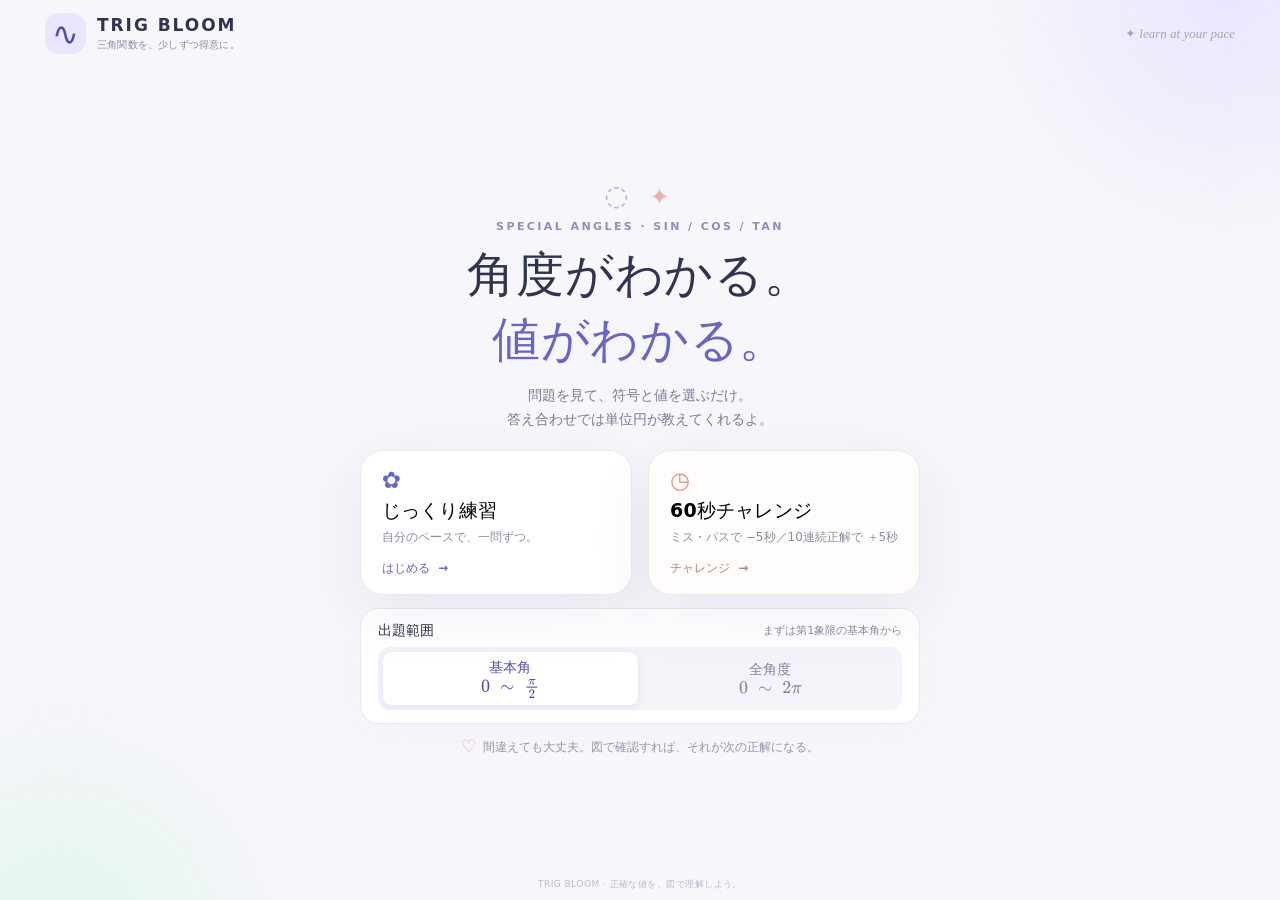
==== commit feb64953: "Optimize TRIG BLOOM for one-screen learning on phones and laptops" ====
--- a/trig-bloom/index.html
+++ b/trig-bloom/index.html
@@ -98,6 +98,357 @@
  .circle-holder{width:218px}
  .circle-holder #circleDrawing,.circle-holder svg{max-width:210px}
 }
+
+/* v6 — Desktop one-screen workspace. Mobile keeps the original vertical flow. */
+@media (min-width: 850px) {
+  html,body {min-height:100%;}
+  .app {
+    max-width:1240px;
+    height:100vh; height:100dvh;
+    min-height:0;
+    display:flex;
+    flex-direction:column;
+    padding:13px 25px 9px;
+  }
+  .site-header {margin-bottom:10px; flex:none;}
+  .site-footer {margin:7px 0 0; flex:none; font-size:9px;}
+  .play-screen {
+    max-width:none;
+    width:100%;
+    flex:1;
+    min-height:0;
+    display:grid;
+    grid-template-columns:minmax(0, .78fr) minmax(0,1.22fr);
+    grid-template-rows:auto auto auto minmax(0,1fr);
+    grid-template-areas:
+      'top top'
+      'stats stats'
+      'timer timer'
+      'question panel';
+    gap:10px 20px;
+    align-items:stretch;
+  }
+  .play-top {grid-area:top; margin:0; min-height:31px;}
+  .status-grid {grid-area:stats; gap:11px; margin:0;}
+  .status-cell {padding:9px 18px; min-height:57px;}
+  .status-cell strong {font-size:24px;}
+  .timer-track {grid-area:timer; margin:0; height:6px;}
+  .question-card {
+    grid-area:question;
+    min-height:0;
+    height:100%;
+    padding:23px 17px;
+    border-radius:23px;
+    box-shadow:0 12px 36px #4b4c8410;
+  }
+  .question-small {font-size:12px;}
+  .question-formula {font-size:clamp(41px,4.1vw,64px);min-height:97px; max-width:100%;}
+  .question-guide {font-size:13px;}
+  .answer-panel, .feedback-panel {
+    grid-area:panel;
+    margin:0;
+    min-width:0;
+    min-height:0;
+    padding:19px 24px 16px;
+    border-radius:23px;
+    box-shadow:0 12px 36px #4b4c8410;
+  }
+  .answer-panel {display:flex;flex-direction:column;justify-content:center;}
+  .answer-heading h2 {font-size:18px;}
+  .sign-line {margin-top:16px;}
+  .divider-line {margin:14px 0;}
+  .value-button {height:59px; font-size:24px;}
+  .value-grid {gap:8px;}
+  .values-title {margin-bottom:10px;}
+  .action-line {margin-top:16px;}
+  .primary-button {height:48px;}
+  .keyboard-tip {margin-top:10px;}
+  .feedback-panel {display:flex;flex-direction:column;justify-content:center;}
+  .feedback-lead h2 {font-size:19px;}
+  .feedback-emblem {width:41px;height:41px; font-size:20px;}
+  .feedback-lead p {font-size:12px;}
+  .correct-answer {margin:10px 0 12px; padding:11px 13px 13px;gap:5px;}
+  .correct-answer span {font-size:11px;}
+  .correct-answer strong {min-height:36px;font-size:clamp(23px,2.55vw,31px);}
+  .explanation-layout {grid-template-columns:minmax(0,207px) minmax(0,1fr);gap:13px;align-items:center;}
+  .circle-holder {padding:4px 3px 7px;}
+  .circle-holder #circleDrawing, .circle-holder svg {max-width:199px;}
+  .circle-angle-heading {height:29px;font-size:11px;gap:5px;}
+  .circle-angle-heading span {font-size:17px;}
+  .circle-angle-heading small {font-size:10px;}
+  .circle-legend {font-size:10px;gap:10px;}
+  .explanation-copy {padding:2px 0;}
+  .explanation-copy h3 {font-size:15px;margin:5px 0 7px;}
+  .coordinate-box {font-size:16px;gap:7px;}
+  .coordinate-box > div {min-height:35px;padding:6px 8px;}
+  .explanation-copy p {font-size:12px;line-height:1.5;margin-top:8px;}
+  .explanation-copy .circle-footnote {font-size:10px;margin-top:7px;}
+  .next-button {margin:12px auto 0;min-width:210px;}
+  body.timed-mode .site-header {margin-bottom:10px;}
+  body.timed-mode .feedback-panel {max-width:none;margin:0;}
+  body.timed-mode .correct-answer {margin:11px 0 9px;}
+  body.timed-mode .timed-note {margin:5px 0 0;}
+  .time-adjustment {padding:8px 10px; font-size:12px;}
+  .start-screen {display:flex;flex-direction:column;justify-content:center;flex:1;min-height:0;}
+  .start-screen h1 {font-size:clamp(30px,4vw,48px);line-height:1.35;}
+  .welcome-mark {height:41px;font-size:28px;}
+  .lead {margin:12px 0 18px;line-height:1.7;}
+  .eyebrow {margin-bottom:9px;}
+  .mode-card {min-height:145px;padding:17px 21px;}
+  .mode-symbol {font-size:23px;margin-bottom:5px;}
+  .mode-name {font-size:19px;}
+  .mode-desc {margin-top:5px;}
+  .mode-cta {padding-top:8px;}
+  .level-card {margin-top:13px;padding:13px 17px;}
+  .level-top {margin-bottom:7px;}
+  .level-button {padding:7px 5px;}
+  .bottom-tip {margin:12px 0 0;}
+  .result-screen {display:flex;flex-direction:column;justify-content:center;max-width:720px;margin:auto;flex:1;min-height:0;}
+  .result-sparkle {font-size:25px;margin:0 0 5px;}
+  .result-screen h1 {font-size:31px;}
+  .result-lead {margin:7px 0;}
+  .result-feature {margin:12px 0 9px;padding:14px;}
+  .result-feature strong {font-size:61px;}
+  .result-details > div {padding:12px 7px;}
+  .result-details strong {font-size:19px;margin-top:3px;}
+  .result-actions {margin:14px 0 0;}
+}
+@media (min-width:850px) and (max-height:730px) {
+  .app {padding-top:8px;padding-bottom:5px;}
+  .site-header {margin-bottom:6px;}
+  .play-screen {gap:7px 15px;}
+  .status-cell {min-height:49px;padding:6px 16px;}
+  .question-formula {font-size:clamp(40px,3.8vw,60px);min-height:79px;}
+  .answer-panel,.feedback-panel {padding:12px 18px;}
+  .value-button {height:52px;}
+  .sign-line {margin-top:10px;}
+  .divider-line {margin:11px 0;}
+  .action-line {margin-top:11px;}
+  .keyboard-tip {margin-top:6px;}
+  .feedback-lead h2 {font-size:18px;}
+  .correct-answer {margin:8px 0 9px;padding:8px 10px 10px;}
+  .correct-answer strong {min-height:33px;font-size:24px;}
+  .explanation-layout {grid-template-columns:minmax(0,181px) minmax(0,1fr);gap:10px;}
+  .circle-holder #circleDrawing,.circle-holder svg {max-width:176px;}
+  .circle-angle-heading {height:25px;}
+  .circle-angle-heading span {font-size:15px;}
+  .explanation-copy h3 {margin:4px 0 5px;}
+  .coordinate-box {font-size:15px;}
+  .coordinate-box > div {min-height:32px;padding:4px 7px;}
+  .explanation-copy p {font-size:11px;margin-top:6px;}
+  .explanation-copy .circle-footnote {display:none;}
+  .next-button {margin-top:9px;}
+  .site-footer {margin-top:4px;}
+  .welcome-mark {height:32px;font-size:24px;}
+  .mode-card {min-height:130px;}
+  .level-card {padding:10px 15px;margin-top:11px;}
+  .bottom-tip {margin-top:10px;}
+}
+
+
+/* v7: Full-viewport learning on phones and desktops.  No nested scrolling.
+   Touch targets stay >=40px on standard phones and mathematical SVG stays sharp. */
+@media (max-width:849px){
+ html,body{width:100%;height:100%;max-height:100%;overflow:hidden;overscroll-behavior:none;}
+ body{min-height:0;}
+ .app{height:100vh;height:100dvh;min-height:0;max-width:640px;display:flex;flex-direction:column;overflow:hidden;
+      padding:clamp(4px,1.1dvh,12px) clamp(8px,3vw,18px) clamp(3px,.7dvh,8px);}
+ .site-header{flex:0 0 auto;margin:0 0 clamp(3px,.6dvh,8px);min-height:30px;gap:4px;}
+ .brand{gap:7px}.brand-icon{width:28px;height:28px;border-radius:9px;font-size:22px}
+ .brand strong{font-size:14px;line-height:1.1}.brand small{font-size:8px;margin-top:1px}
+ .site-footer{display:none}
+ .start-screen,.play-screen,.result-screen{width:100%;max-width:100%;min-height:0;flex:1;margin:0;overflow:hidden;}
+ .play-screen{display:grid;grid-template-areas:'top' 'stats' 'timer' 'question' 'panel';grid-template-rows:auto auto auto minmax(0,.23fr) minmax(0,.77fr);align-content:stretch;gap:clamp(3px,.7dvh,7px);}
+ .play-top{grid-area:top}.status-grid{grid-area:stats}.timer-track{grid-area:timer}.question-card{grid-area:question}.answer-panel,.feedback-panel{grid-area:panel}
+ .play-top{margin:0;min-height:22px}.plain-button{padding:3px 1px;font-size:11px}
+ .mode-pill{font-size:10px;padding:5px 10px}
+ .status-grid{display:grid;grid-template-columns:repeat(3,minmax(0,1fr));gap:5px;margin:0;}
+ .status-cell{min-height:39px;padding:5px 6px;border-radius:11px;gap:2px;flex-direction:row;justify-content:center;}
+ .status-label{font-size:9px;white-space:nowrap}.status-cell strong{font-size:19px;white-space:nowrap}
+ .status-cell .unit{font-size:9px}
+ .timer-track{height:4px;margin:0}
+ .question-card{height:100%;min-height:0;max-height:none;padding:6px 8px;border-radius:17px;}
+ .question-small{font-size:9px;letter-spacing:.12em;line-height:1.1}
+ .question-formula{margin:2px 0 0;min-height:0;font-size:clamp(27px,8.3vw,45px);line-height:1;}
+ .question-guide{margin:3px 0 0;font-size:10px;line-height:1.25}
+ .answer-panel,.feedback-panel{height:100%;min-height:0;margin:0;padding:clamp(8px,1.3dvh,15px) clamp(9px,3vw,19px);border-radius:18px;overflow:hidden;}
+ .answer-panel{display:flex;flex-direction:column;justify-content:center;}
+ .answer-heading h2{font-size:13px}.selected-preview{font-size:9px;gap:5px}
+ .selected-preview strong{min-height:33px;min-width:47px;padding:2px 6px;font-size:17px}
+ .sign-line{gap:9px;margin-top:clamp(6px,1.3dvh,11px);}
+ .sign-button{width:48px;height:40px;border-radius:10px;font-size:23px}
+ .group-name,.values-title{font-size:11px}
+ .input-hint{font-size:9px}
+ .divider-line{margin:clamp(6px,1.1dvh,11px) 0}
+ .values-title{margin-bottom:clamp(5px,.7dvh,8px)}.values-title span{font-size:9px}
+ .value-grid{grid-template-columns:repeat(4,minmax(0,1fr));gap:clamp(4px,.8dvh,8px);}
+ .value-button{height:clamp(42px,6dvh,59px);font-size:clamp(17px,4.8vw,23px);padding:3px 1px;border-radius:10px}
+ .value-button.undefined{font-size:11px}
+ .action-line{margin-top:clamp(8px,1.3dvh,13px);gap:6px}
+ .primary-button{height:clamp(40px,6dvh,50px);border-radius:11px;font-size:13px;padding:0 7px;min-width:0}
+ .skip-button{font-size:11px;padding:9px 5px;white-space:nowrap}.keyboard-tip{display:none}
+ .feedback-panel{display:flex;flex-direction:column;justify-content:center;}
+ .feedback-lead{gap:8px;flex-shrink:0}.feedback-emblem{width:34px;height:34px;font-size:18px}
+ .feedback-lead h2{font-size:clamp(15px,4vw,19px)}.feedback-lead p{font-size:10px;margin:1px 0 0}
+ .correct-answer{flex-shrink:0;padding:clamp(5px,.8dvh,9px) clamp(6px,2vw,10px);margin:clamp(5px,1dvh,10px) 0;gap:5px;min-height:46px;border-radius:11px}
+ .correct-answer span{font-size:10px;white-space:nowrap}
+ .correct-answer strong{min-height:30px;min-width:0;font-size:clamp(17px,5.4vw,25px);max-width:83%;line-height:1.1}
+ .correct-answer strong mjx-container.MathJax{max-width:100%}
+ .explanation-layout{display:grid;grid-template-columns:minmax(0,47%) minmax(0,53%);align-items:center;gap:3px;min-width:0;min-height:0;}
+ .circle-holder{margin:0;min-width:0;width:100%;border:1px solid #edeafa;padding:3px 2px 5px;}
+ .circle-holder #circleDrawing{width:100%;max-width:none;min-width:0;}
+ .circle-holder svg{display:block;width:100%;height:auto;max-width:none}
+ .circle-angle-heading{height:22px;font-size:9px;gap:3px;white-space:nowrap;}
+ .circle-angle-heading span{font-size:14px;min-width:0}.circle-angle-heading small{font-size:8px}
+ .circle-legend{font-size:8px;gap:7px}.circle-legend span{gap:3px}.circle-legend i{width:7px;height:7px}
+ .explanation-copy{min-width:0;padding:0 0 0 5px}
+ .explanation-copy .tiny-label{display:none}.explanation-copy h3{font-size:12px;margin:0 0 5px;text-align:left}
+ .coordinate-box{display:flex;flex-direction:column;flex-wrap:nowrap;gap:5px;justify-content:start;font-size:clamp(10px,3.3vw,15px);}
+ .coordinate-box>div{width:100%;min-height:29px;padding:5px 3px;border-radius:7px;}
+ .coordinate-box mjx-container.MathJax{max-width:100%;}
+ .explanation-copy p{font-size:10px;line-height:1.45;text-align:left;margin:6px 0 0}
+ .explanation-copy .circle-footnote{display:none}
+ .next-button{flex:0 0 auto;min-width:0;width:100%;max-width:300px;margin:clamp(5px,1dvh,10px) auto 0;}
+ .time-adjustment{flex-shrink:0;font-size:12px;padding:6px;margin:4px 0}
+ body.timed-mode .site-header{margin-bottom:3px}
+ body.timed-mode .feedback-panel{max-width:none;margin:0;padding:12px;}
+ body.timed-mode .correct-answer{margin:8px 0}
+ body.timed-mode .timed-note{margin:4px 0;font-size:10px}
+ .start-screen{display:flex;flex-direction:column;justify-content:center;}
+ .welcome-mark{font-size:22px;letter-spacing:2px;height:26px;flex:none}
+ .welcome-mark span{font-size:16px}.eyebrow{font-size:9px;margin:0 0 7px}
+ .start-screen h1{font-size:clamp(26px,8vw,36px);line-height:1.32}
+ .lead{font-size:11px;line-height:1.6;margin:8px 0 11px}
+ .mode-grid{gap:7px;grid-template-columns:1fr 1fr;flex-shrink:0}
+ .mode-card{min-height:116px;padding:11px 10px;border-radius:14px}
+ .mode-symbol{font-size:19px;margin-bottom:5px}
+ .mode-name{font-size:clamp(12px,3.6vw,16px)}
+ .mode-desc{font-size:10px;line-height:1.4;margin-top:4px}
+ .mode-cta{font-size:10px;padding-top:5px}
+ .level-card{margin-top:9px;padding:10px 12px;border-radius:14px;flex-shrink:0}
+ .level-top{margin-bottom:6px;align-items:center}
+ .level-heading{font-size:12px}.level-note{font-size:9px}
+ .level-switch{gap:3px;padding:3px;border-radius:10px}
+ .level-button{font-size:12px;padding:7px 3px;border-radius:8px}
+ .level-button small{font-size:9px;margin-top:1px}
+ .level-button small mjx-container{font-size:12px}
+ .bottom-tip{font-size:10px;margin:10px 0 0;line-height:1.3}
+ .result-screen{display:flex;flex-direction:column;justify-content:center;text-align:center;}
+ .result-sparkle{font-size:21px;margin:0 0 8px}
+ .result-screen h1{font-size:clamp(22px,5.7vw,30px)}
+ .result-lead{font-size:11px;line-height:1.5;margin:6px 0 10px}
+ .result-feature{margin:7px 0;padding:10px 8px;border-radius:17px}
+ .result-feature strong{font-size:clamp(46px,12vw,68px)}
+ .result-details{gap:5px}.result-details>div{padding:8px 3px;border-radius:10px}
+ .result-details span{font-size:9px}.result-details strong{font-size:16px;margin-top:4px}
+ .result-actions{flex-direction:row;gap:6px;margin:12px 0 0}
+ .result-actions .primary-button{flex:1;width:auto;min-width:0}
+ .result-actions .secondary-button{padding:7px;font-size:11px;white-space:nowrap}
+}
+@media (max-width:849px) and (max-height:690px){
+ .play-screen{grid-template-rows:22px 36px auto minmax(0,.21fr) minmax(0,.79fr);gap:4px}
+ .question-formula{font-size:clamp(27px,7.9vw,39px)}
+ .question-card{padding:4px 6px}
+ .question-guide{font-size:9px;margin-top:2px}
+ .answer-panel,.feedback-panel{padding:7px 9px}
+ .value-button{height:43px}
+ .answer-heading h2{font-size:12px}
+ .selected-preview strong{min-height:29px}
+ .sign-line{margin-top:5px}.sign-button{height:38px}
+ .divider-line{margin:6px 0}
+ .values-title{margin-bottom:4px}
+ .action-line{margin-top:6px}.primary-button{height:42px}
+ .correct-answer{margin:5px 0;padding:5px 7px}
+ .circle-angle-heading{height:19px}
+ .feedback-lead h2{font-size:15px}.feedback-lead p{font-size:9px}
+ .explanation-copy h3{font-size:11px;margin-bottom:3px}
+ .coordinate-box{gap:4px;font-size:11px}.coordinate-box>div{min-height:25px;padding:4px 3px}
+ .explanation-copy p{font-size:9px;margin-top:4px}
+ .next-button{height:40px;margin-top:5px}
+ .start-screen .welcome-mark{height:20px;font-size:18px}
+ .start-screen h1{font-size:28px}
+ .start-screen .lead{font-size:10px;margin:5px 0 8px}
+ .start-screen .mode-card{min-height:103px;padding:9px 8px}
+ .start-screen .mode-symbol{font-size:17px;margin-bottom:2px}
+ .start-screen .level-card{margin-top:7px;padding:8px 10px}
+ .bottom-tip{margin-top:6px}
+}
+@media (max-width:849px) and (max-height:550px){
+ .brand small,.question-guide,.input-hint,.feedback-lead p,.bottom-tip{display:none}
+ .question-formula{font-size:clamp(26px,7vw,36px)}
+ .correct-answer{min-height:39px}
+ .correct-answer strong{font-size:16px}
+ .circle-holder svg{max-height:135px}
+ .sign-button{height:34px}.value-button{height:39px}.primary-button{height:37px}
+ .result-feature{padding:7px}.result-feature strong{font-size:40px}
+}
+
+
+/* Feedback is a separate step, not a second long screen. */
+@media (max-width:849px){
+ body.is-reveal .play-screen{grid-template-rows:auto auto auto 0 minmax(0,1fr);}
+ body.is-reveal .question-card{display:none}
+ body.is-reveal .feedback-panel{justify-content:center;}
+ body.is-reveal .correct-answer{font-size:1em;}
+}
+@media (max-width:849px) and (min-height:640px){
+ body.is-reveal .feedback-panel{gap:clamp(2px,.55dvh,7px);}
+ body.is-reveal:not(.timed-mode) .explanation-layout{grid-template-columns:1fr;justify-items:center;gap:6px;}
+ body.is-reveal:not(.timed-mode) .circle-holder{width:100%;max-width:clamp(198px,27dvh,245px);margin:0 auto;}
+ body.is-reveal:not(.timed-mode) .circle-angle-heading{height:25px;font-size:11px;}
+ body.is-reveal:not(.timed-mode) .circle-angle-heading span{font-size:17px;}
+ body.is-reveal:not(.timed-mode) .circle-legend{font-size:9px;}
+ body.is-reveal:not(.timed-mode) .explanation-copy{width:100%;max-width:440px;padding:0;text-align:center;}
+ body.is-reveal:not(.timed-mode) .explanation-copy h3{font-size:13px;text-align:center;margin:0 0 5px;}
+ body.is-reveal:not(.timed-mode) .coordinate-box{display:flex;flex-direction:row;gap:8px;justify-content:center;font-size:clamp(13px,3.6vw,17px);}
+ body.is-reveal:not(.timed-mode) .coordinate-box > div{width:auto;min-width:0;max-width:50%;padding:7px 9px;}
+ body.is-reveal:not(.timed-mode) .explanation-copy p{text-align:center;font-size:11px;margin:5px 0 0;}
+}
+@media (max-width:849px) and (max-height:600px){
+ body.is-reveal .feedback-panel{padding:8px}
+ body.is-reveal .circle-holder svg{max-height:155px;}
+ body.is-reveal .correct-answer{min-height:41px}
+}
+
+
+/* Small landscape phones: prevent the lower controls from being covered. */
+@media (max-width:849px) and (max-height:450px){
+ .start-screen .welcome-mark,.start-screen .lead,.start-screen .bottom-tip{display:none}
+ .start-screen h1{font-size:24px;line-height:1.18}
+ .start-screen .eyebrow{font-size:8px;margin-bottom:5px}
+ .start-screen .mode-card{min-height:84px;padding:7px 10px}
+ .start-screen .mode-symbol{display:none}
+ .start-screen .level-card{padding:6px 10px;margin-top:6px}
+ .start-screen .level-top{margin-bottom:2px}
+ .start-screen .level-button{padding:4px 2px}
+ .app{padding-top:3px;padding-bottom:2px}
+ .site-header{min-height:25px;margin-bottom:2px}
+ .brand-icon{width:23px;height:23px;font-size:18px}
+ .play-screen{gap:2px;grid-template-rows:21px 32px auto minmax(0,.20fr) minmax(0,.80fr)}
+ .status-cell{min-height:32px;padding:2px 3px}
+ .question-card{padding:2px 4px}
+ .question-formula{font-size:clamp(23px,6vw,33px)}
+ .question-small{font-size:8px}
+ .answer-panel{padding:4px 8px}
+ .answer-heading h2{font-size:11px}
+ .selected-preview strong{min-height:23px;font-size:14px}
+ .sign-line{margin-top:3px}
+ .sign-button{height:29px;font-size:19px}
+ .divider-line{margin:4px 0}
+ .values-title{margin-bottom:2px}
+ .value-grid{gap:3px}
+ .value-button{height:34px;font-size:17px}
+ .action-line{margin-top:3px}
+ .primary-button{height:35px;font-size:12px}
+ .feedback-panel{padding:5px 9px}
+ .feedback-lead .feedback-emblem{width:27px;height:27px}
+ .feedback-lead h2{font-size:13px}
+ .correct-answer{min-height:33px;padding:3px 5px;margin:3px 0}
+ .correct-answer strong{min-height:26px;font-size:17px}
+ .circle-holder svg{max-height:125px}
+ .next-button{height:35px;margin-top:3px}
+}
+
 </style>
   
 </head>
@@ -314,6 +665,7 @@
   writeRecord('trig-bloom-level',level==='all'?1:0);
 }
 function start(nextMode) {
+  document.body.classList.remove('is-reveal');
   clearInterval(timerId); clearTimeout(autoNextId); timerId=null; autoNextId=null;
   mode=nextMode; current=null; queue=[]; correct=0; attempts=0; streak=0; maxStreak=0; questionCount=0;
   $('currentMode').textContent=mode==='timed'?'◷ 60秒チャレンジ':'✿ じっくり練習';
@@ -335,6 +687,7 @@
 }
 function nextQuestion() {
   if (state!=='play') return;
+  document.body.classList.remove('is-reveal');
   clearTimeout(autoNextId); autoNextId=null;
   if (mode==='timed' && performance.now()>=deadline) { finish(); return; }
   if (!queue.length) rebuildQueue();
@@ -369,6 +722,7 @@
   }
 }
 function reveal(result) {
+  document.body.classList.add('is-reveal');
   const {isCorrect,skipped,expected,timeDelta=0}=result;
   const timed=mode==='timed';
   $('answerPanel').hidden=true; $('feedbackPanel').hidden=false;
@@ -443,6 +797,7 @@
 }
 function finish() {
   if(state!=='play')return;
+  document.body.classList.remove('is-reveal');
   clearInterval(timerId);clearTimeout(autoNextId);timerId=null;autoNextId=null;
   const key='trig-bloom-record-'+level;
   const old=readRecord(key),isNew=correct>old;
@@ -454,7 +809,7 @@
   $('resultMessage').textContent=isNew?'自己ベスト更新！少しずつできることが増えているね。':(correct?'今日の挑戦が、次の正解につながるよ。':'まずは挑戦できたことがスタート！次もいこう。');
   showScreen('result');
 }
-function goHome() { clearInterval(timerId);clearTimeout(autoNextId);timerId=null;autoNextId=null;document.body.classList.remove('timed-mode');showScreen('home'); }
+function goHome() { document.body.classList.remove('is-reveal'); clearInterval(timerId);clearTimeout(autoNextId);timerId=null;autoNextId=null;document.body.classList.remove('timed-mode');showScreen('home'); }
 function handleKey(e) {
   if (state!=='play'||e.altKey||e.ctrlKey||e.metaKey||e.repeat) return;
   if(e.key==='Enter') { e.preventDefault(); if($('feedbackPanel').hidden)submit();else nextQuestion(); return; }
